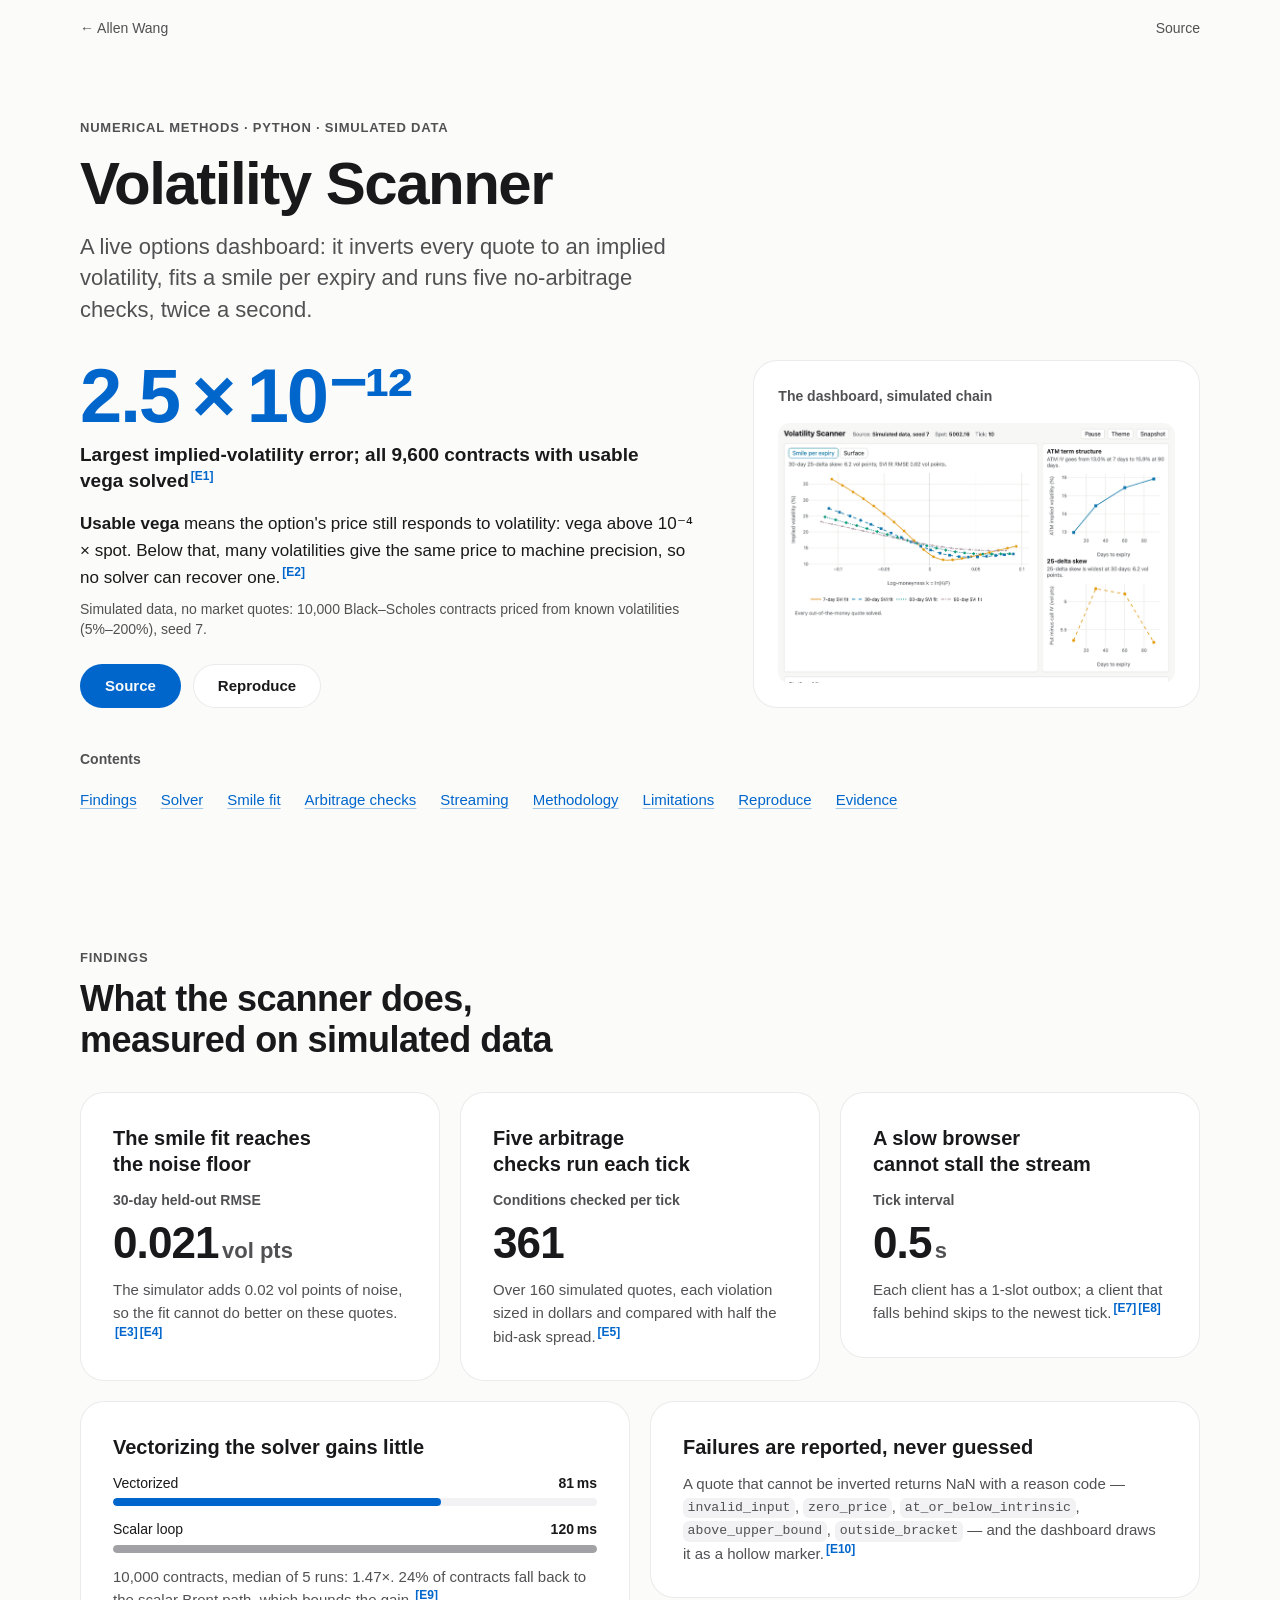
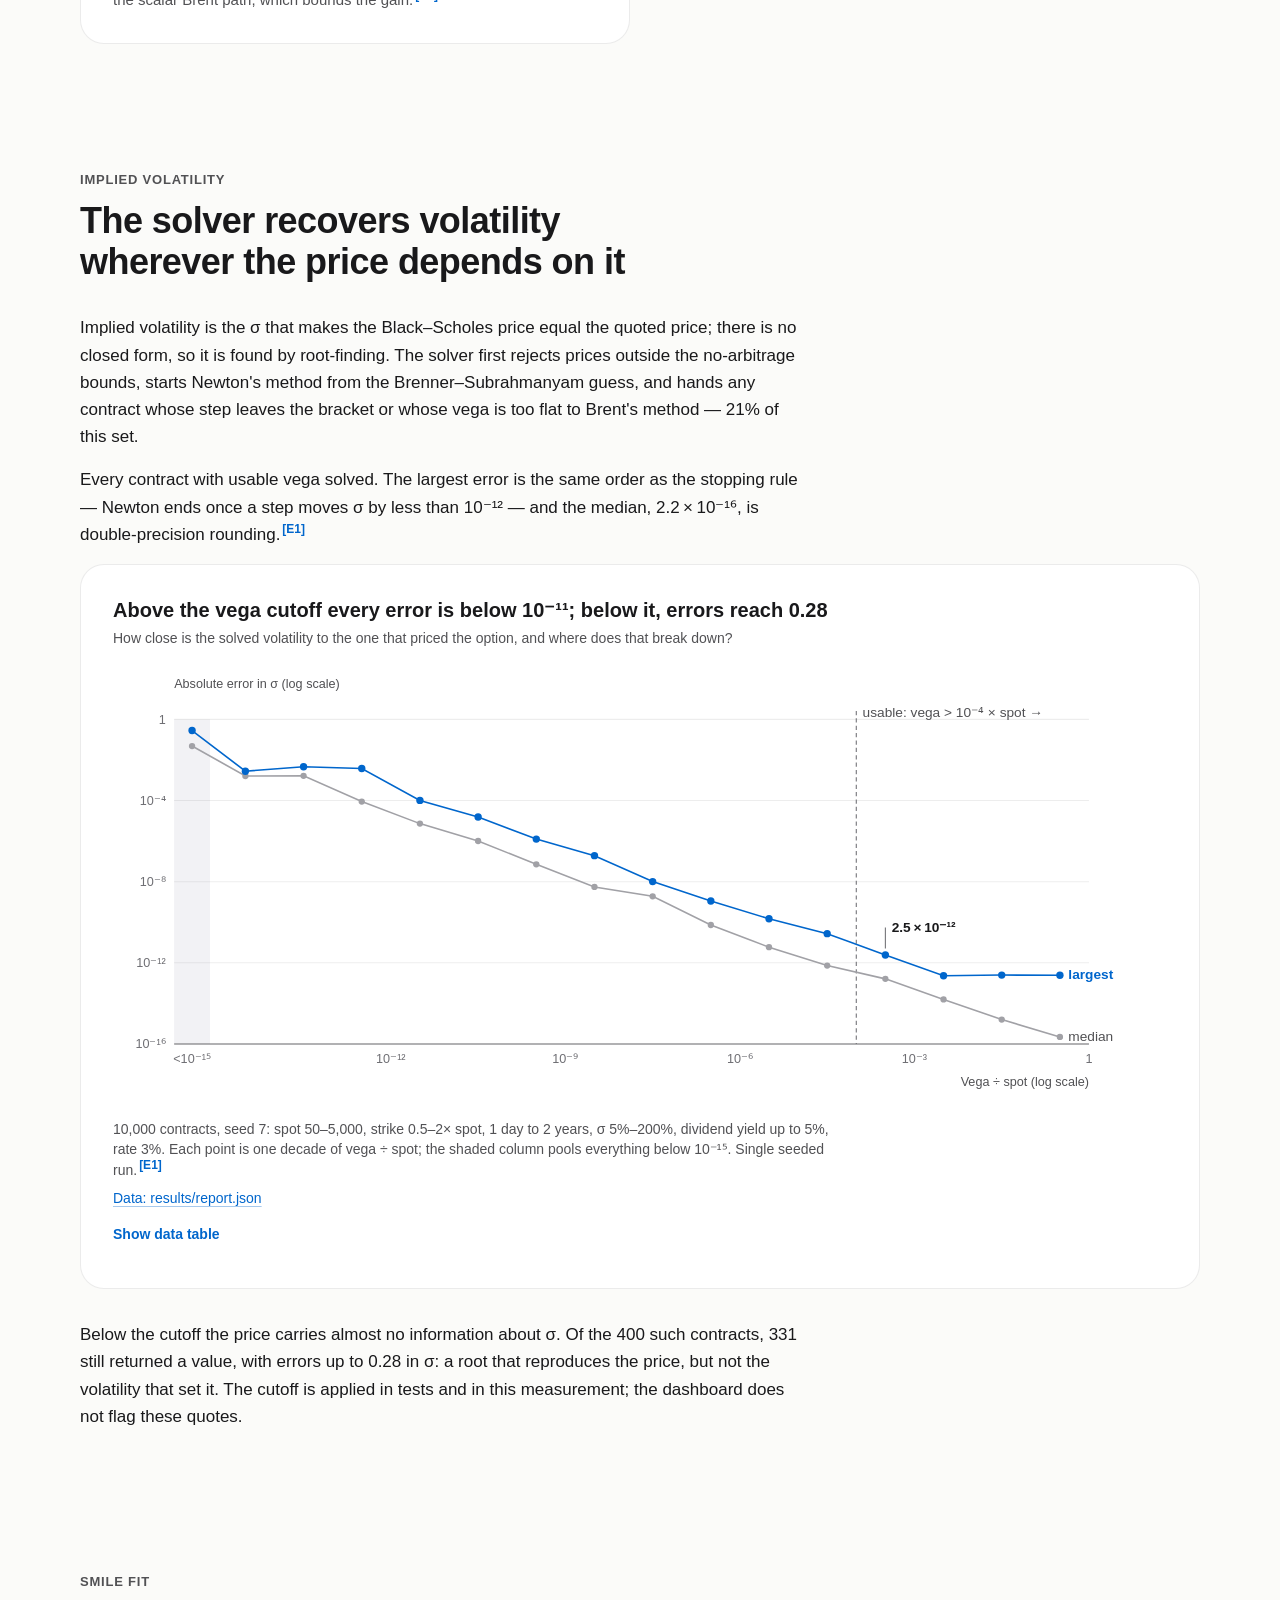
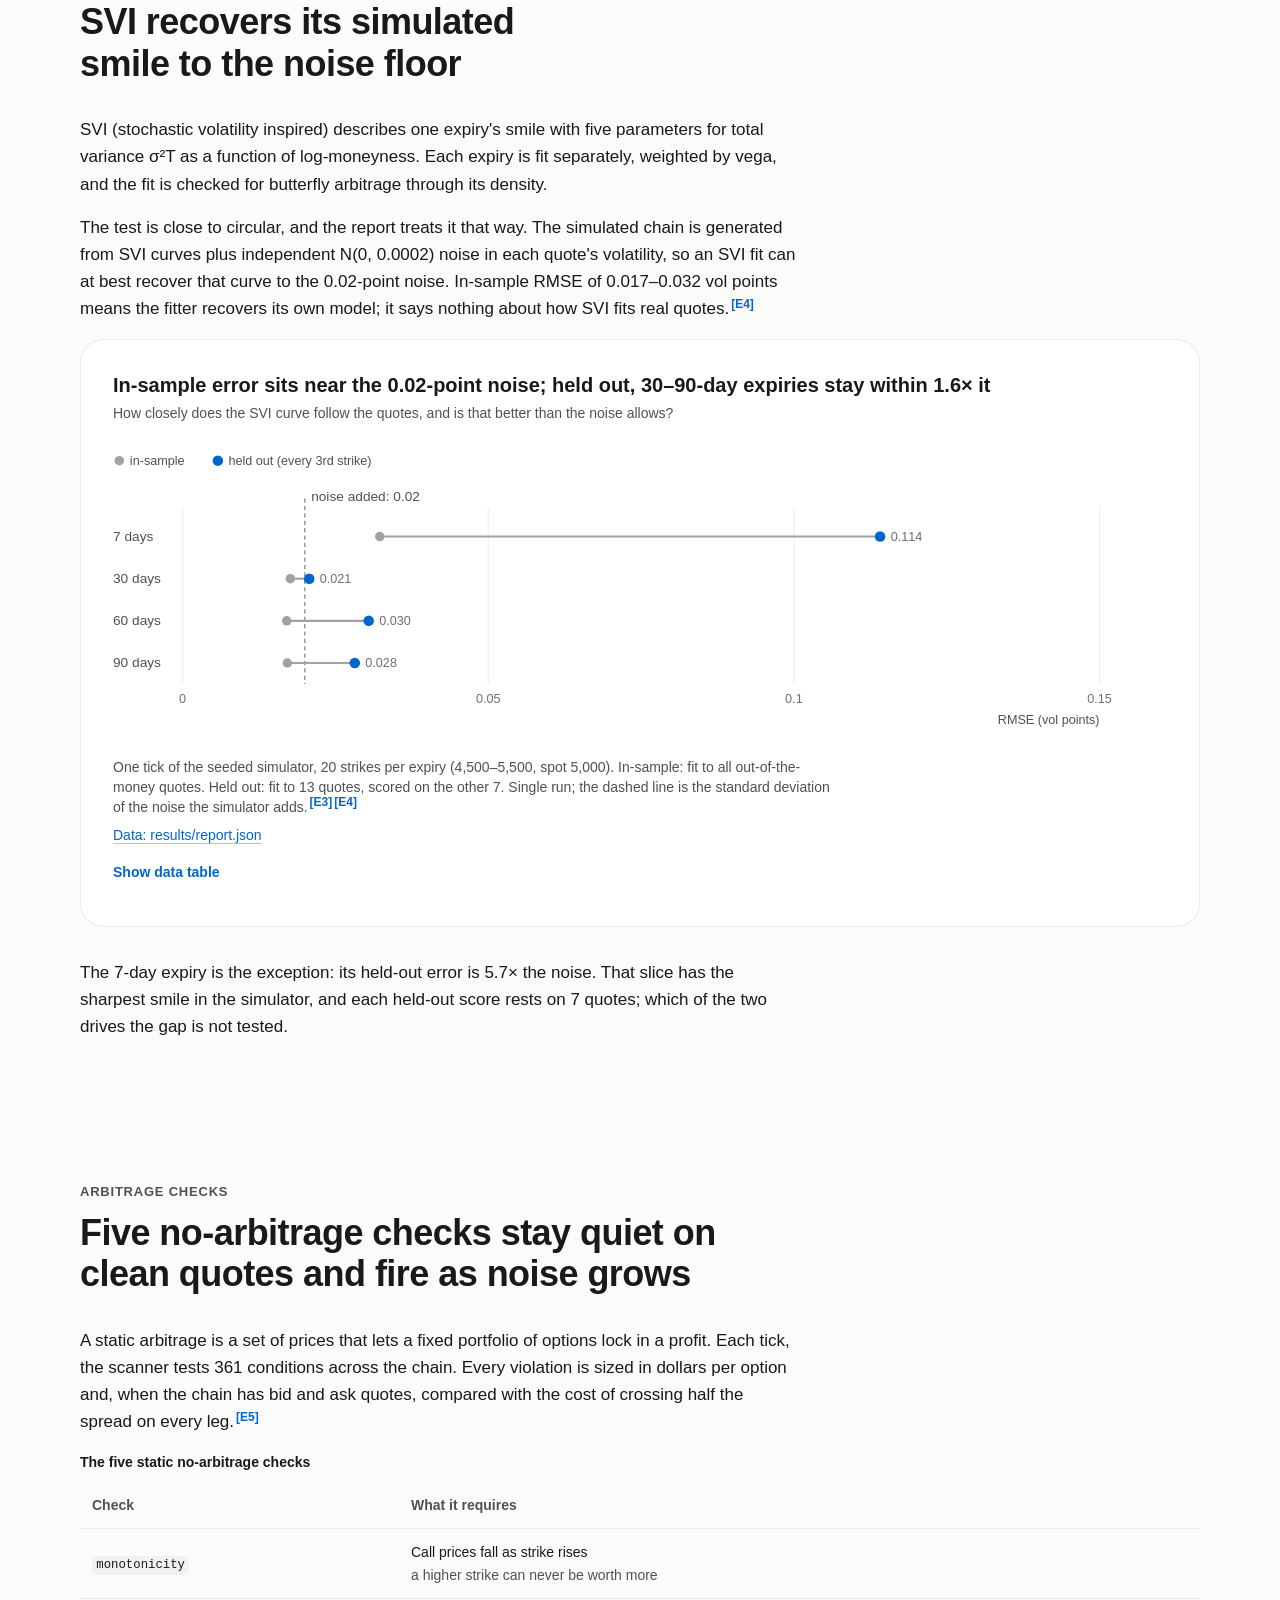
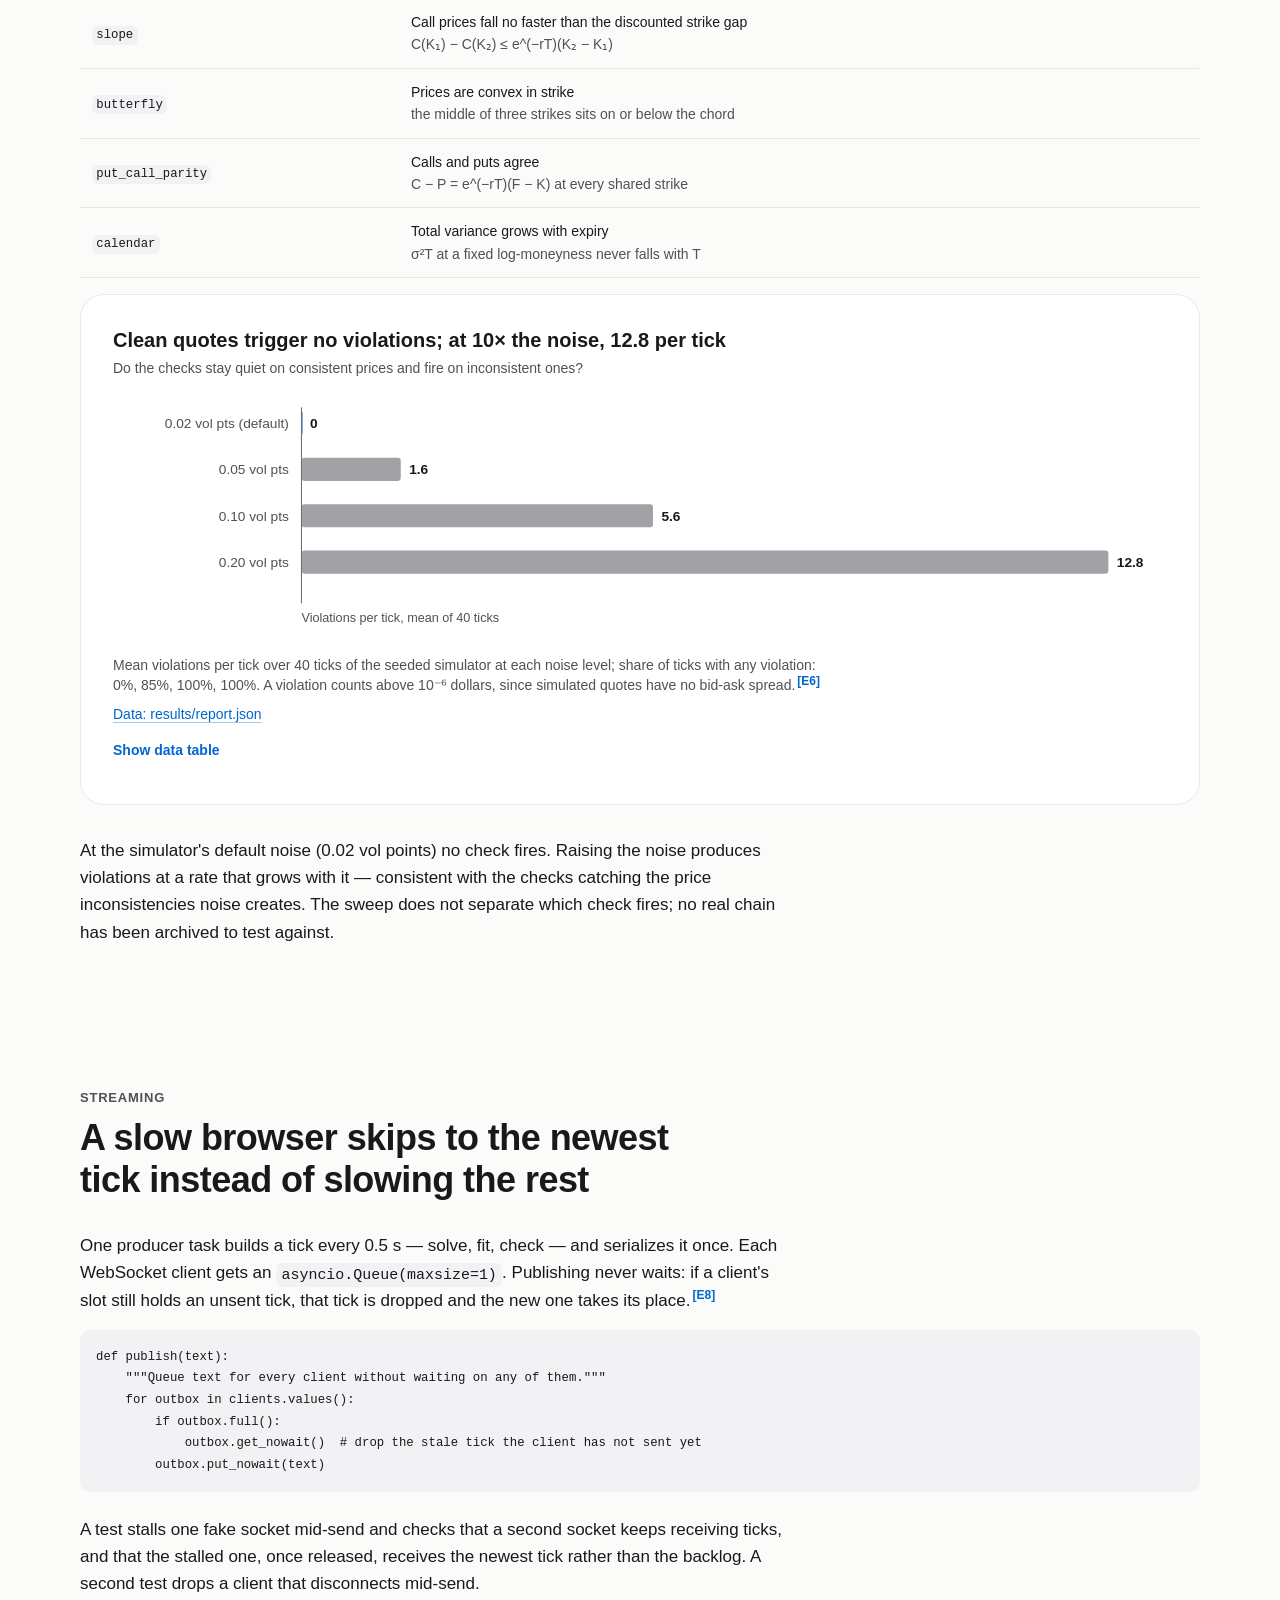
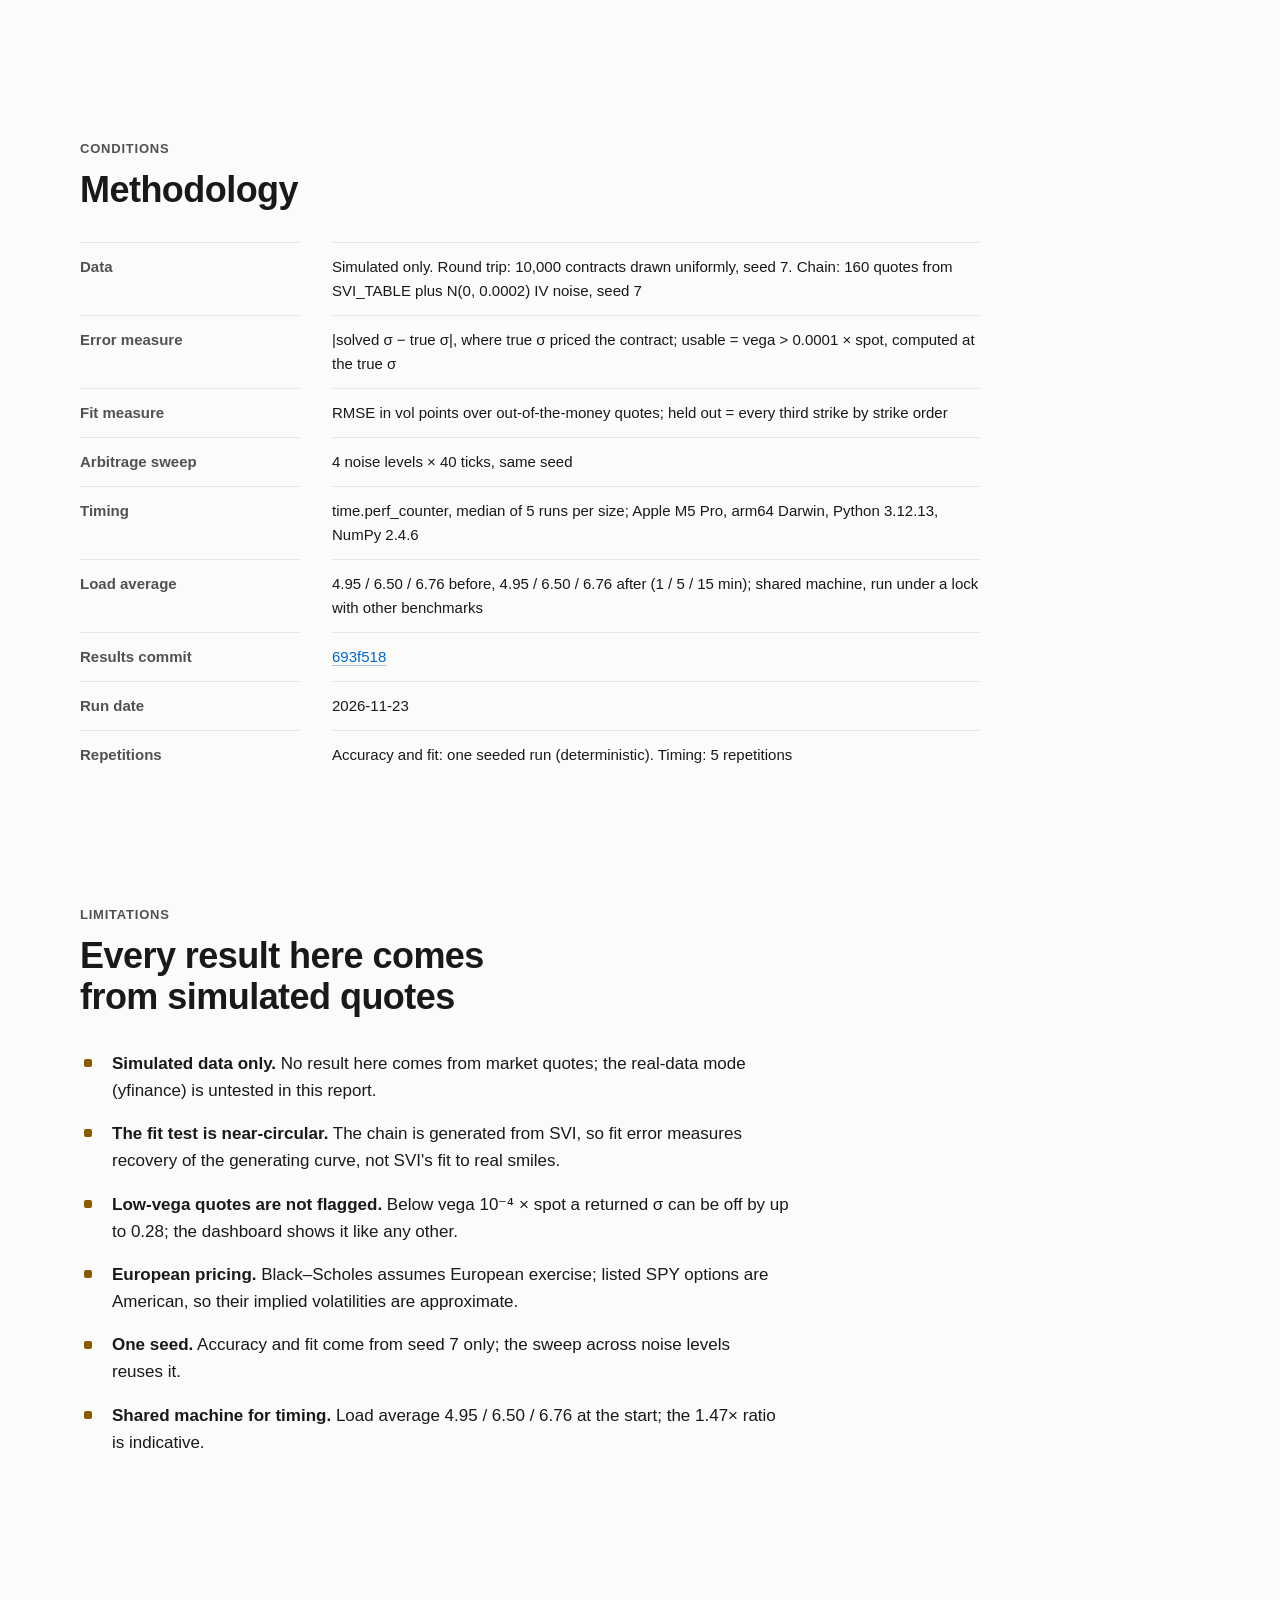
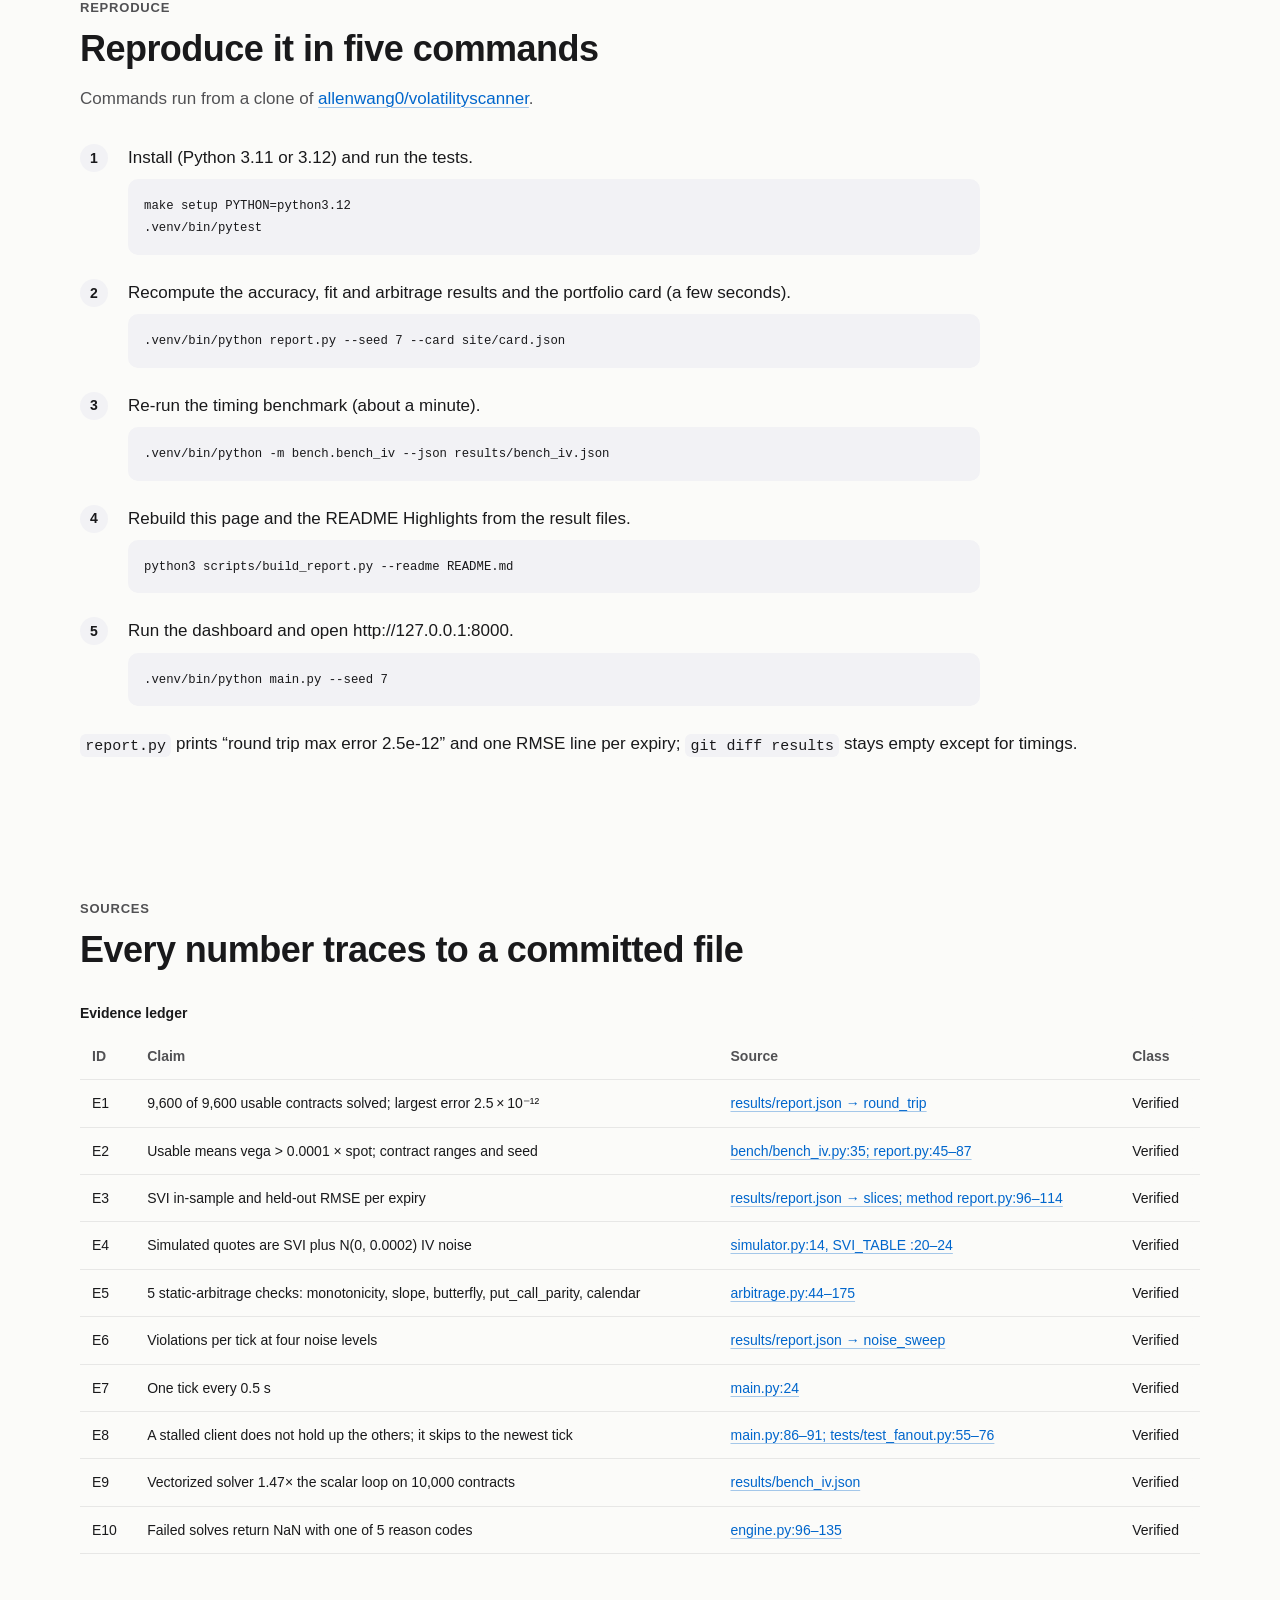
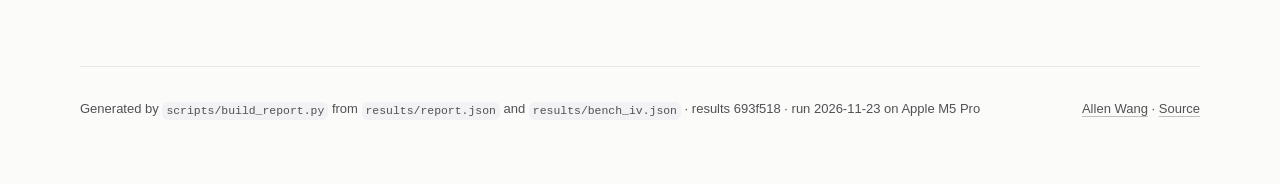
==== docs/index.html @ d030a3c9 "report: rebuild the report on report-kit from committed results scripts/build_report.py renders docs" ====
<!doctype html>
<html lang="en">
<head>
<meta charset="utf-8">
<meta name="viewport" content="width=device-width, initial-scale=1">
<title>Volatility Scanner · Allen Wang</title>
<meta name="description" content="An options dashboard whose implied-volatility solver recovers σ to 2.5 × 10⁻¹² on all 9,600 simulated contracts with usable vega; SVI fits and 5 no-arbitrage checks.">
<link rel="canonical" href="https://allenwang0.github.io/volatilityscanner/">
<meta name="color-scheme" content="light dark">
<meta property="og:type" content="article">
<meta property="og:title" content="Volatility Scanner · Allen Wang">
<meta property="og:description" content="An options dashboard whose implied-volatility solver recovers σ to 2.5 × 10⁻¹² on all 9,600 simulated contracts with usable vega; SVI fits and 5 no-arbitrage checks.">
<meta property="og:url" content="https://allenwang0.github.io/volatilityscanner/">
<meta property="og:site_name" content="Allen Wang">
<script>try{var t=localStorage.getItem("theme");if(t==="light"||t==="dark")document.documentElement.setAttribute("data-theme",t)}catch(e){}addEventListener("beforeprint",function(){document.querySelectorAll("details").forEach(function(d){d.open=true})});</script>
<style>
/* report-kit v1 — shared tokens and components for project reports. Inlined by report_kit.py. */
:root {
  --space-1: 4px; --space-2: 8px; --space-3: 12px; --space-4: 16px; --space-5: 24px;
  --space-6: 32px; --space-7: 48px; --space-8: 64px; --space-9: 96px; --space-10: 128px;
  --page-max: 1120px; --measure: 720px; --gutter: 48px; --section-gap: 112px;
  --card-gap: 20px; --card-pad: 32px; --radius-card: 24px; --radius-sm: 10px; --nav-h: 44px;
  --font: -apple-system, BlinkMacSystemFont, "SF Pro Text", "Inter", "Segoe UI", Roboto, sans-serif;
  --mono: ui-monospace, "SF Mono", "JetBrains Mono", Menlo, Consolas, monospace;
  --fs-eyebrow: 13px; --fs-hero: clamp(36px, 5.2vw, 60px); --fs-hero-metric: clamp(44px, 7vw, 76px);
  --fs-h2: clamp(26px, 3.2vw, 36px); --fs-h3: 21px; --fs-card-h: clamp(17px, 1.6vw, 20px);
  --fs-card-metric: clamp(32px, 4vw, 44px); --fs-body: 17px; --fs-small: 14px; --fs-chart: 13px; --fs-code: 14px;
  --ease: cubic-bezier(.2, 0, 0, 1); --ease-out: cubic-bezier(.16, 1, .3, 1);
  --t-fast: 150ms; --t-mid: 220ms; --t-reveal: 320ms;
  --canvas: #FBFBF9; --surface: #FFFFFF; --surface-sunk: #F2F2F5;
  --text: #19191B; --text-2: #515154; --text-3: #6E6E73;
  --border: rgba(0, 0, 0, .08); --grid: rgba(0, 0, 0, .07);
  --accent: #0066CC; --focus-ring: 0 0 0 3px rgba(0, 102, 204, .45); --data-muted: #A1A1A6;
  --data-1: #0066CC; --data-2: #E07A00; --data-3: #2A9D8F; --data-4: #8E5BD0; --data-5: #C2410C; --data-6: #5F6B7A;
  --good: #1F7A4D; --bad: #B3261E; --caution: #8A5A00;
  color-scheme: light;
}
@media (prefers-color-scheme: dark) {
  :root:not([data-theme="light"]) {
    --canvas: #0B0B0B; --surface: #161618; --surface-sunk: #1F1F22;
    --text: #F5F5F7; --text-2: #A1A1A6; --text-3: #8A8A8E;
    --border: rgba(255, 255, 255, .10); --grid: rgba(255, 255, 255, .08);
    --accent: #3D9BFF; --focus-ring: 0 0 0 3px rgba(61, 155, 255, .55); --data-muted: #636366;
    --data-1: #3D9BFF; --data-2: #FF9A2E; --data-3: #45C2B3; --data-4: #AC82E6; --data-5: #EE6A33; --data-6: #8896A8;
    --good: #4CC38A; --bad: #F2726A; --caution: #E0B04A;
    color-scheme: dark;
  }
}
:root[data-theme="dark"] {
  --canvas: #0B0B0B; --surface: #161618; --surface-sunk: #1F1F22;
  --text: #F5F5F7; --text-2: #A1A1A6; --text-3: #8A8A8E;
  --border: rgba(255, 255, 255, .10); --grid: rgba(255, 255, 255, .08);
  --accent: #3D9BFF; --focus-ring: 0 0 0 3px rgba(61, 155, 255, .55); --data-muted: #636366;
  --data-1: #3D9BFF; --data-2: #FF9A2E; --data-3: #45C2B3; --data-4: #AC82E6; --data-5: #EE6A33; --data-6: #8896A8;
  --good: #4CC38A; --bad: #F2726A; --caution: #E0B04A;
  color-scheme: dark;
}
@media (max-width: 1067px) {
  :root { --measure: 680px; --gutter: 32px; --section-gap: 88px; --card-gap: 16px; --card-pad: 28px; }
}
@media (max-width: 734px) {
  :root { --measure: 100%; --gutter: 20px; --section-gap: 64px; --card-gap: 12px; --card-pad: 20px;
    --radius-card: 20px; --radius-sm: 8px; --fs-body: 16px; --fs-chart: 12px; }
}

/* Base */
*, *::before, *::after { box-sizing: border-box; }
html { scroll-behavior: smooth; -webkit-text-size-adjust: 100%; }
body { margin: 0; background: var(--canvas); color: var(--text); font: 400 var(--fs-body)/1.6 var(--font);
  -webkit-font-smoothing: antialiased; text-rendering: optimizeLegibility; }
h1, h2, h3, h4 { margin: 0; text-wrap: balance; }
p, li { text-wrap: pretty; }
p { margin: 0 0 var(--space-4); }
a { color: var(--accent); text-decoration: underline; text-decoration-thickness: 1px; text-underline-offset: 3px;
  text-decoration-color: color-mix(in srgb, currentColor 35%, transparent); transition: text-decoration-color var(--t-fast) var(--ease); }
a:hover { text-decoration-color: currentColor; }
:focus-visible { outline: 2px solid var(--accent); outline-offset: 2px; box-shadow: var(--focus-ring); border-radius: 4px; }
[id] { scroll-margin-top: calc(var(--nav-h) + var(--space-5)); }
code, pre, kbd { font-family: var(--mono); font-size: .88em; }
.num, table, .tabular, svg text { font-variant-numeric: tabular-nums; }
.sr-only { position: absolute; width: 1px; height: 1px; overflow: hidden; clip: rect(0 0 0 0); white-space: nowrap; }
.skip { position: absolute; left: var(--space-4); top: -60px; padding: var(--space-3) var(--space-4); background: var(--surface);
  border-radius: var(--radius-sm); z-index: 10; }
.skip:focus { top: var(--space-3); }
.wrap { max-width: calc(var(--page-max) + 2 * var(--gutter)); margin: 0 auto; padding: 0 var(--gutter); }
.prose { max-width: var(--measure); }
.muted { color: var(--text-2); }

/* Report header (identity row) */
.report-header { display: flex; justify-content: space-between; align-items: center; gap: var(--space-4);
  min-height: 56px; font-size: var(--fs-small); }
.report-header a { color: var(--text-2); text-decoration: none; padding: var(--space-3) 0; }
.report-header a:hover { color: var(--text); }

/* Hero */
.hero { padding-block: var(--space-8); }
.hero-grid { display: grid; grid-template-columns: 7fr 5fr; gap: var(--space-7); align-items: end; }
.eyebrow { font-size: var(--fs-eyebrow); font-weight: 600; line-height: 1.2; letter-spacing: .06em; text-transform: uppercase;
  color: var(--text-2); margin: 0 0 var(--space-4); }
.hero-title { font-size: var(--fs-hero); font-weight: 700; line-height: 1.05; letter-spacing: -.025em; }
.hero-sub { font-size: clamp(19px, 1.9vw, 22px); line-height: 1.45; color: var(--text-2); margin: var(--space-4) 0 var(--space-6); max-width: 34em; }
.hero-metric { margin: 0 0 var(--space-4); }
.hero-metric .value { display: block; font-size: var(--fs-hero-metric); font-weight: 700; line-height: 1; letter-spacing: -.03em;
  color: var(--accent); font-variant-numeric: tabular-nums; }
.hero-metric .label { display: block; margin-top: var(--space-2); font-size: 19px; font-weight: 600; line-height: 1.35; }
.hero-support { font-size: var(--fs-body); margin: 0 0 var(--space-2); }
.hero-context { font-size: var(--fs-small); line-height: 1.45; color: var(--text-2); margin: 0 0 var(--space-5); }
.actions { display: flex; flex-wrap: wrap; gap: var(--space-3); }
.btn { display: inline-flex; align-items: center; min-height: 44px; padding: 0 var(--space-5); border-radius: 999px;
  font-size: 15px; font-weight: 600; text-decoration: none; border: 1px solid var(--border); color: var(--text); background: var(--surface);
  transition: background var(--t-fast) var(--ease), transform var(--t-fast) var(--ease); }
.btn:hover { background: var(--surface-sunk); }
.btn:active { transform: scale(.98); }
.btn-primary { background: var(--accent); border-color: transparent; color: var(--canvas); }
.btn-primary:hover { background: color-mix(in srgb, var(--accent) 88%, #000); }
.hero-figure { margin: 0; background: var(--surface); border: 1px solid var(--border); border-radius: var(--radius-card); padding: var(--space-5); }
.hero-figure .card-label { margin-bottom: var(--space-4); }

/* Sticky section nav */
.report-nav { position: sticky; top: 0; z-index: 5; background: color-mix(in srgb, var(--canvas) 86%, transparent);
  -webkit-backdrop-filter: saturate(1.8) blur(16px); backdrop-filter: saturate(1.8) blur(16px); border-bottom: 1px solid var(--border); }
.report-nav ul { display: flex; gap: var(--space-5); margin: 0 auto; padding: 0 var(--gutter); max-width: calc(var(--page-max) + 2 * var(--gutter));
  list-style: none; overflow-x: auto; scrollbar-width: none; }
.report-nav a { display: flex; align-items: center; min-height: var(--nav-h); white-space: nowrap; font-size: var(--fs-small);
  color: var(--text-2); text-decoration: none; }
.report-nav a:hover { color: var(--text); }

/* Sections */
.section { padding-top: var(--section-gap); }
.section-head { margin: 0 0 var(--space-6); max-width: var(--measure); }
.section-head h2 { font-size: var(--fs-h2); font-weight: 650; line-height: 1.15; letter-spacing: -.015em; }
.section-head .eyebrow { margin-bottom: var(--space-3); }
.section-head p { margin: var(--space-4) 0 0; color: var(--text-2); }
h3.sub { font-size: var(--fs-h3); font-weight: 600; line-height: 1.25; letter-spacing: -.01em; margin: var(--space-6) 0 var(--space-3); }
.anchor { margin-left: .3em; color: var(--text-3); text-decoration: none; opacity: 0; transition: opacity var(--t-fast) var(--ease); }
h2:hover .anchor, .anchor:focus-visible { opacity: 1; }

/* Bento grid: 12 / 6 / 1 columns */
.bento { display: grid; grid-template-columns: repeat(12, minmax(0, 1fr)); gap: var(--card-gap); align-items: start; }
.span-12 { grid-column: span 12; } .span-8 { grid-column: span 8; } .span-6 { grid-column: span 6; } .span-4 { grid-column: span 4; }
@media (max-width: 1067px) {
  .bento { grid-template-columns: repeat(6, minmax(0, 1fr)); }
  .span-12, .span-8, .span-4 { grid-column: span 6; } .span-6 { grid-column: span 3; }
  .hero-grid { grid-template-columns: 1fr; gap: var(--space-6); }
}
@media (max-width: 734px) {
  .bento { grid-template-columns: minmax(0, 1fr); }
  .bento > * { grid-column: 1 / -1; order: var(--p, 0); }
  .hero { padding-block: var(--space-6) var(--space-7); }
}

/* Cards */
.card { background: var(--surface); border: 1px solid var(--border); border-radius: var(--radius-card); padding: var(--card-pad); min-width: 0; }
a.card { display: block; color: inherit; text-decoration: none; transition: box-shadow var(--t-fast) var(--ease), transform var(--t-fast) var(--ease); }
a.card:hover { box-shadow: 0 6px 24px rgba(0, 0, 0, .06); transform: translateY(-2px); }
.card-heading { font-size: var(--fs-card-h); font-weight: 600; line-height: 1.3; margin: 0 0 var(--space-3); }
.card p { font-size: 15px; line-height: 1.55; color: var(--text-2); margin: 0 0 var(--space-3); }
.card p:last-child { margin-bottom: 0; }
.card-label { font-size: var(--fs-small); font-weight: 600; color: var(--text-2); margin: 0 0 var(--space-2); }
.metric { margin: 0 0 var(--space-3); }
.metric dt { font-size: var(--fs-small); font-weight: 600; color: var(--text-2); margin-bottom: var(--space-2); }
.metric dd { margin: 0; font-size: var(--fs-card-metric); font-weight: 650; line-height: 1.05; letter-spacing: -.02em; font-variant-numeric: tabular-nums; }
.metric .unit { font-size: .5em; font-weight: 600; letter-spacing: 0; color: var(--text-2); margin-left: .15em; }
.reported { display: inline-block; font-size: 12px; font-weight: 600; color: var(--caution); margin-left: var(--space-2); }

/* Comparison bars (HTML, inside cards) */
.cmp { display: grid; gap: var(--space-3); margin: var(--space-3) 0; }
.cmp-row { display: grid; grid-template-columns: minmax(0, 1fr); gap: var(--space-1); font-size: var(--fs-small); }
.cmp-head { display: flex; justify-content: space-between; gap: var(--space-3); }
.cmp-head b { font-weight: 600; font-variant-numeric: tabular-nums; }
.cmp-track { height: 8px; border-radius: 4px; background: var(--surface-sunk); overflow: hidden; }
.cmp-fill { display: block; height: 100%; border-radius: 4px; background: var(--data-muted); }
.cmp-fill.is-accent { background: var(--accent); }

/* Figure panel */
.figure { margin: 0; background: var(--surface); border: 1px solid var(--border); border-radius: var(--radius-card); padding: var(--card-pad); }
.figure + .figure, .figure + p, p + .figure, .note + .figure, .figure + .note { margin-top: var(--space-6); }
.fig-takeaway { font-size: var(--fs-card-h); font-weight: 600; line-height: 1.3; margin: 0 0 var(--space-1); }
.fig-question { font-size: var(--fs-small); color: var(--text-2); margin: 0 0 var(--space-5); }
svg[role=img] { max-width: 100%; height: auto; }
.fig-chart svg { display: block; width: 100%; overflow: visible; }
.v-t, .v-p { display: none; }
@media (max-width: 1067px) { .v-d { display: none; } .v-t { display: block; } }
@media (max-width: 734px) { .v-t { display: none; } .v-p { display: block; } }
.figure figcaption { font-size: var(--fs-small); line-height: 1.45; color: var(--text-2); margin-top: var(--space-5); max-width: var(--measure); }
.figure figcaption p { margin: 0 0 var(--space-2); }
details.data { margin-top: var(--space-1); font-size: var(--fs-small); }
details.data summary { cursor: pointer; color: var(--accent); font-weight: 600; min-height: 44px; display: inline-flex; align-items: center; }
details.data summary::marker { color: var(--text-3); }

/* SVG chart grammar */
.c-axis { stroke: var(--text-3); stroke-width: 1; fill: none; }
.c-grid { stroke: var(--grid); stroke-width: 1; fill: none; }
.c-floor { stroke: var(--text-3); stroke-width: 1; stroke-dasharray: 4 3; fill: none; }
.c-band { fill: var(--surface-sunk); }
.c-muted { fill: var(--data-muted); } .c-accent { fill: var(--accent); }
.c-stroke-muted { stroke: var(--data-muted); fill: none; } .c-stroke-accent { stroke: var(--accent); fill: none; }
.c-whisker { stroke: var(--text); stroke-width: 1.5; fill: none; }
.c-label { fill: var(--text-2); font: 500 var(--fs-chart)/1.3 var(--font); }
.c-value { fill: var(--text); font: 600 var(--fs-chart)/1.3 var(--font); }
.c-tick { fill: var(--text-3); font: 500 12px/1 var(--font); }
.c-title { fill: var(--text-2); font: 500 12px/1 var(--font); }
.c-hi { fill: var(--accent); font-weight: 600; }
.c-node { fill: var(--surface); stroke: var(--text-3); stroke-width: 1; }
.c-node-sunk { fill: var(--surface-sunk); stroke: none; }
.c-free { fill: none; stroke: var(--text-3); stroke-width: 1; stroke-dasharray: 3 2; }
.c-line { stroke: var(--text-3); stroke-width: 1; fill: none; }
.c-line-accent { stroke: var(--accent); stroke-width: 1.5; fill: none; }

/* Technical note, code */
.note { background: var(--surface-sunk); border-radius: var(--radius-card); padding: var(--space-5); }
.note > h3 { font-size: var(--fs-card-h); font-weight: 600; margin: 0 0 var(--space-3); }
.note p:last-child { margin-bottom: 0; }
pre.code { margin: 0 0 var(--space-4); padding: var(--space-4); background: var(--surface-sunk); border-radius: var(--radius-sm);
  overflow-x: auto; font-size: var(--fs-code); line-height: 1.55; tab-size: 4; }
.note pre.code { background: var(--surface); }
:not(pre) > code { padding: .1em .35em; border-radius: 6px; background: var(--surface-sunk); }
/* short inline code never breaks inside a token; a pathological long one is clipped, never overflows */
:not(pre) > code, .nowrap { white-space: nowrap; }
:not(pre) > code { display: inline-block; max-width: 100%; overflow: hidden; text-overflow: ellipsis; vertical-align: bottom; line-height: 1.35; }
.note :not(pre) > code { background: var(--surface); }

/* Benchmark table */
.table-wrap { overflow-x: auto; margin: 0 0 var(--space-4);
  background: linear-gradient(to right, var(--tw-bg, var(--canvas)) 30%, transparent) left / 24px 100% no-repeat local,
    linear-gradient(to left, var(--tw-bg, var(--canvas)) 30%, transparent) right / 24px 100% no-repeat local,
    linear-gradient(to right, var(--grid), transparent) left / 8px 100% no-repeat scroll,
    linear-gradient(to left, var(--grid), transparent) right / 8px 100% no-repeat scroll; }
.card, .figure { --tw-bg: var(--surface); }
table.bench { border-collapse: collapse; width: 100%; font-size: var(--fs-small); }
table.bench caption { text-align: left; font-weight: 600; color: var(--text); padding: 0 0 var(--space-2); }
table.bench th, table.bench td { padding: var(--space-3) var(--space-3); height: 44px; text-align: left; border-bottom: 1px solid var(--border); white-space: nowrap; }
table.bench thead th { font-weight: 600; color: var(--text-2); }
table.bench tbody th { font-weight: 500; }
table.bench .num { text-align: right; }

/* Methodology */
dl.method { display: grid; grid-template-columns: minmax(140px, 220px) minmax(0, 1fr); gap: 0 var(--space-6); margin: 0; max-width: 900px; font-size: 15px; }
dl.method dt, dl.method dd { padding: var(--space-3) 0; border-top: 1px solid var(--border); margin: 0; }
dl.method dt { font-weight: 600; color: var(--text-2); }
@media (max-width: 734px) { dl.method { grid-template-columns: minmax(0, 1fr); } dl.method dd { border-top: 0; padding-top: 0; } }

/* Lists: limitations, reproduce, sources */
ul.limits { list-style: none; padding: 0; margin: 0; max-width: var(--measure); }
ul.limits li { position: relative; padding: 0 0 var(--space-4) var(--space-6); }
ul.limits li::before { content: ""; position: absolute; left: 4px; top: .55em; width: 8px; height: 8px; border-radius: 2px; background: var(--caution); }
ul.limits b { font-weight: 600; }
ol.steps { padding: 0; margin: 0; max-width: 900px; list-style: none; counter-reset: step; }
ol.steps > li { counter-increment: step; position: relative; padding-left: var(--space-7); margin-bottom: var(--space-5); }
ol.steps > li::before { content: counter(step); position: absolute; left: 0; top: 0; width: 28px; height: 28px; border-radius: 50%;
  background: var(--surface-sunk); font-size: var(--fs-small); font-weight: 600; display: grid; place-items: center; }
ol.steps p { margin: 0 0 var(--space-2); }
.ref { font-size: 12px; font-weight: 600; text-decoration: none; vertical-align: super; line-height: 0; margin-left: 2px; white-space: nowrap; }
.ref:hover { text-decoration: underline; }
table.bench td.wrap-ok { white-space: normal; min-width: 220px; }

/* Footer */
.report-footer { margin-top: var(--section-gap); padding: var(--space-6) 0 var(--space-8); border-top: 1px solid var(--border);
  font-size: 13px; color: var(--text-2); display: flex; flex-wrap: wrap; justify-content: space-between; gap: var(--space-3); }
.report-footer a { color: var(--text-2); }

@media (prefers-reduced-motion: reduce) {
  html { scroll-behavior: auto; }
  *, *::before, *::after { transition-duration: 0ms !important; animation-duration: 0ms !important; }
}
@media print {
  :root:not(#print) { --canvas: #fff; --surface: #fff; --surface-sunk: #F2F2F5; --text: #19191B; --text-2: #515154; --text-3: #6E6E73;
    --accent: #0066CC; --data-muted: #A1A1A6; --border: rgba(0, 0, 0, .15); --grid: rgba(0, 0, 0, .1);
    --caution: #8A5A00; color-scheme: light; }
  .report-nav, .skip, .actions, .anchor { display: none !important; }
  .section { padding-top: var(--space-7); }
  .figure, .card, .note, pre, table { break-inside: avoid; }
  .v-d { display: block !important; } .v-t, .v-p { display: none !important; }
  a.src[href^="http"]::after { content: " (" attr(href) ")"; font-size: 11px; color: var(--text-2); word-break: break-all; }
  details.data > *:not(summary) { display: block; }
}
</style>
</head>
<body>
<a class="skip" href="#main">Skip to content</a>
<header class="wrap"><nav class="report-header" aria-label="Site"><a href="https://allenwang0.github.io/">← Allen Wang</a><span><a href="https://github.com/allenwang0/volatilityscanner">Source</a></span></nav></header>
<main id="main">
<section class="hero wrap" aria-labelledby="title"><div class="hero-grid"><div><p class="eyebrow">Numerical methods · Python · Simulated data</p><h1 class="hero-title" id="title">Volatility Scanner</h1><p class="hero-sub">A live options dashboard: it inverts every quote to an implied volatility, fits a smile per expiry and runs five no-arbitrage checks, twice a second.</p><p class="hero-metric"><span class="value">2.5 × 10⁻¹²</span><span class="label">Largest implied-volatility error; all 9,600 contracts with usable vega solved<a class="ref" href="#evidence-e1" aria-label="Evidence E1">[E1]</a></span></p><p class="hero-support"><b>Usable vega</b> means the option's price still responds to volatility: vega above 10⁻⁴ × spot. Below that, many volatilities give the same price to machine precision, so no solver can recover one.<a class="ref" href="#evidence-e2" aria-label="Evidence E2">[E2]</a></p><p class="hero-context">Simulated data, no market quotes: 10,000 Black–Scholes contracts priced from known volatilities (5%–200%), seed 7.</p><div class="actions"><a href="https://github.com/allenwang0/volatilityscanner" class="btn btn-primary">Source</a><a href="#reproduce" class="btn">Reproduce</a></div></div><div class="hero-figure"><p class="card-label">The dashboard, simulated chain</p><a href="assets/live.gif" aria-label="Open the dashboard recording full size" style="display:block;border-radius:12px;overflow:hidden"><picture><source srcset="assets/live-still.png" media="(prefers-reduced-motion: reduce)"><img src="assets/live.gif" width="825" height="540" style="display:block;width:100%;height:auto" alt="Recording of the dashboard on simulated data: four implied-volatility smiles with SVI fits, the at-the-money term structure and 25-delta skew, updating each tick."></picture></a></div></div></section><nav class="wrap" aria-label="Contents" style="margin-top:-24px"><p class="card-label">Contents</p><ol style="display:flex;flex-wrap:wrap;gap:4px 24px;margin:0;padding:0;list-style:none;font-size:15px"><li><a href="#findings" style="display:inline-block;padding:10px 0">Findings</a></li><li><a href="#solver" style="display:inline-block;padding:10px 0">Solver</a></li><li><a href="#smile" style="display:inline-block;padding:10px 0">Smile fit</a></li><li><a href="#arbitrage" style="display:inline-block;padding:10px 0">Arbitrage checks</a></li><li><a href="#streaming" style="display:inline-block;padding:10px 0">Streaming</a></li><li><a href="#methodology" style="display:inline-block;padding:10px 0">Methodology</a></li><li><a href="#limitations" style="display:inline-block;padding:10px 0">Limitations</a></li><li><a href="#reproduce" style="display:inline-block;padding:10px 0">Reproduce</a></li><li><a href="#evidence" style="display:inline-block;padding:10px 0">Evidence</a></li></ol></nav><section class="section wrap" aria-labelledby="findings"><div class="section-head"><p class="eyebrow">Findings</p><h2 id="findings">What the scanner does, measured on simulated data<a class="anchor" href="#findings" aria-label="Link to this section">#</a></h2></div><div class="bento"><div class="card span-4" style="--p:1"><h3 class="card-heading">The smile fit reaches the noise floor</h3><dl class="metric"><dt>30-day held-out RMSE</dt><dd>0.021<span class="unit">vol pts</span></dd></dl><p>The simulator adds 0.02 vol points of noise, so the fit cannot do better on these quotes.<a class="ref" href="#evidence-e3" aria-label="Evidence E3">[E3]</a><a class="ref" href="#evidence-e4" aria-label="Evidence E4">[E4]</a></p></div><div class="card span-4" style="--p:2"><h3 class="card-heading">Five arbitrage checks run each tick</h3><dl class="metric"><dt>Conditions checked per tick</dt><dd>361</dd></dl><p>Over 160 simulated quotes, each violation sized in dollars and compared with half the bid-ask spread.<a class="ref" href="#evidence-e5" aria-label="Evidence E5">[E5]</a></p></div><div class="card span-4" style="--p:3"><h3 class="card-heading">A slow browser cannot stall the stream</h3><dl class="metric"><dt>Tick interval</dt><dd>0.5<span class="unit">s</span></dd></dl><p>Each client has a 1-slot outbox; a client that falls behind skips to the newest tick.<a class="ref" href="#evidence-e7" aria-label="Evidence E7">[E7]</a><a class="ref" href="#evidence-e8" aria-label="Evidence E8">[E8]</a></p></div><div class="card span-6" style="--p:4"><h3 class="card-heading">Vectorizing the solver gains little</h3><div class="cmp"><div class="cmp-row"><div class="cmp-head"><span>Vectorized</span><b>81 ms</b></div><div class="cmp-track" aria-hidden="true"><span class="cmp-fill is-accent" style="width:67.8%"></span></div></div><div class="cmp-row"><div class="cmp-head"><span>Scalar loop</span><b>120 ms</b></div><div class="cmp-track" aria-hidden="true"><span class="cmp-fill" style="width:100.0%"></span></div></div></div><p>10,000 contracts, median of 5 runs: 1.47×. 24% of contracts fall back to the scalar Brent path, which bounds the gain.<a class="ref" href="#evidence-e9" aria-label="Evidence E9">[E9]</a></p></div><div class="card span-6" style="--p:5"><h3 class="card-heading">Failures are reported, never guessed</h3><p>A quote that cannot be inverted returns NaN with a reason code — <code>invalid_input</code>, <code>zero_price</code>, <code>at_or_below_intrinsic</code>, <code>above_upper_bound</code>, <code>outside_bracket</code> — and the dashboard draws it as a hollow marker.<a class="ref" href="#evidence-e10" aria-label="Evidence E10">[E10]</a></p></div></div></section><section class="section wrap" aria-labelledby="solver"><div class="section-head"><p class="eyebrow">Implied volatility</p><h2 id="solver">The solver recovers volatility wherever the price depends on it<a class="anchor" href="#solver" aria-label="Link to this section">#</a></h2></div><div class="prose"><p>Implied volatility is the σ that makes the Black–Scholes price equal the quoted price; there is no closed form, so it is found by root-finding. The solver first rejects prices outside the no-arbitrage bounds, starts Newton's method from the Brenner–Subrahmanyam guess, and hands any contract whose step leaves the bracket or whose vega is too flat to Brent's method — 21% of this set.</p><p>Every contract with usable vega solved. The largest error is the same order as the stopping rule — Newton ends once a step moves σ by less than 10⁻¹² — and the median, 2.2 × 10⁻¹⁶, is double-precision rounding.<a class="ref" href="#evidence-e1" aria-label="Evidence E1">[E1]</a></p></div><figure class="figure" id="fig-iv-error" aria-labelledby="fig-iv-error-t"><h3 class="fig-takeaway" id="fig-iv-error-t">Above the vega cutoff every error is below 10⁻¹¹; below it, errors reach 0.28</h3><p class="fig-question">How close is the solved volatility to the one that priced the option, and where does that break down?</p><div class="fig-chart"><div class="v-d"><svg xmlns="http://www.w3.org/2000/svg" viewBox="0 0 1000 400" width="1000" height="400" role="img" aria-labelledby="err-d-title err-d-desc"><title id="err-d-title">IV error stays near machine precision wherever vega is usable</title><desc id="err-d-desc">Largest and median absolute implied-volatility error per decade of vega divided by spot, 10,000 contracts. Above the cutoff of 0.0001 the largest error is 2.5e-12; below it errors rise to 0.28.</desc><rect class="c-band" x="58" y="44" width="34" height="308"/><path class="c-grid" d="M58 352H926"/><text x="50" y="356" class="c-tick" text-anchor="end">10⁻¹⁶</text><path class="c-grid" d="M58 275H926"/><text x="50" y="279" class="c-tick" text-anchor="end">10⁻¹²</text><path class="c-grid" d="M58 198H926"/><text x="50" y="202" class="c-tick" text-anchor="end">10⁻⁸</text><path class="c-grid" d="M58 121H926"/><text x="50" y="125" class="c-tick" text-anchor="end">10⁻⁴</text><path class="c-grid" d="M58 44H926"/><text x="50" y="48" class="c-tick" text-anchor="end">1</text><text x="263.6" y="370" class="c-tick" text-anchor="middle">10⁻¹²</text><text x="429.2" y="370" class="c-tick" text-anchor="middle">10⁻⁹</text><text x="594.8" y="370" class="c-tick" text-anchor="middle">10⁻⁶</text><text x="760.4" y="370" class="c-tick" text-anchor="middle">10⁻³</text><text x="926" y="370" class="c-tick" text-anchor="middle">1</text><text x="75" y="370" class="c-tick" text-anchor="middle">&lt;10⁻¹⁵</text><path class="c-axis" d="M58 352H926"/><path class="c-floor" d="M705.2 36V352"/><text x="711.2" y="42" class="c-label">usable: vega &gt; 10⁻⁴ × spot →</text><path class="c-stroke-muted" stroke-width="1.5" fill="none" d="M75 69.3L125.6 97.7L180.8 97.6L236 122L291.2 142.9L346.4 159.4L401.6 181.5L456.8 203L512 211.9L567.2 239.1L622.4 260.1L677.6 277.6L732.8 290.2L788 309.7L843.2 328.8L898.4 345.3"/><circle cx="75" cy="69.3" r="3" class="c-muted"/><circle cx="125.6" cy="97.7" r="3" class="c-muted"/><circle cx="180.8" cy="97.6" r="3" class="c-muted"/><circle cx="236" cy="122" r="3" class="c-muted"/><circle cx="291.2" cy="142.9" r="3" class="c-muted"/><circle cx="346.4" cy="159.4" r="3" class="c-muted"/><circle cx="401.6" cy="181.5" r="3" class="c-muted"/><circle cx="456.8" cy="203" r="3" class="c-muted"/><circle cx="512" cy="211.9" r="3" class="c-muted"/><circle cx="567.2" cy="239.1" r="3" class="c-muted"/><circle cx="622.4" cy="260.1" r="3" class="c-muted"/><circle cx="677.6" cy="277.6" r="3" class="c-muted"/><circle cx="732.8" cy="290.2" r="3" class="c-muted"/><circle cx="788" cy="309.7" r="3" class="c-muted"/><circle cx="843.2" cy="328.8" r="3" class="c-muted"/><circle cx="898.4" cy="345.3" r="3" class="c-muted"/><text x="906.4" y="349.3" class="c-label">median</text><path class="c-line-accent" stroke-width="2" fill="none" d="M75 54.6L125.6 93.2L180.8 88.9L236 90.6L291.2 120.9L346.4 136.6L401.6 157.6L456.8 173.3L512 197.9L567.2 216.3L622.4 233.2L677.6 247.3L732.8 267.5L788 287.2L843.2 286.6L898.4 286.8"/><circle cx="75" cy="54.6" r="3.5" class="c-accent"/><circle cx="125.6" cy="93.2" r="3.5" class="c-accent"/><circle cx="180.8" cy="88.9" r="3.5" class="c-accent"/><circle cx="236" cy="90.6" r="3.5" class="c-accent"/><circle cx="291.2" cy="120.9" r="3.5" class="c-accent"/><circle cx="346.4" cy="136.6" r="3.5" class="c-accent"/><circle cx="401.6" cy="157.6" r="3.5" class="c-accent"/><circle cx="456.8" cy="173.3" r="3.5" class="c-accent"/><circle cx="512" cy="197.9" r="3.5" class="c-accent"/><circle cx="567.2" cy="216.3" r="3.5" class="c-accent"/><circle cx="622.4" cy="233.2" r="3.5" class="c-accent"/><circle cx="677.6" cy="247.3" r="3.5" class="c-accent"/><circle cx="732.8" cy="267.5" r="3.5" class="c-accent"/><circle cx="788" cy="287.2" r="3.5" class="c-accent"/><circle cx="843.2" cy="286.6" r="3.5" class="c-accent"/><circle cx="898.4" cy="286.8" r="3.5" class="c-accent"/><text x="906.4" y="290.8" class="c-label c-hi">largest</text><path class="c-axis" d="M732.8 261.5V241.5"/><text x="738.8" y="245.5" class="c-value">2.5 × 10⁻¹²</text><text x="58" y="14" class="c-title">Absolute error in σ (log scale)</text><text x="926" y="392" class="c-title" text-anchor="end">Vega ÷ spot (log scale)</text></svg></div><div class="v-t"><svg xmlns="http://www.w3.org/2000/svg" viewBox="0 0 640 360" width="640" height="360" role="img" aria-labelledby="err-t-title err-t-desc"><title id="err-t-title">IV error stays near machine precision wherever vega is usable</title><desc id="err-t-desc">Largest and median absolute implied-volatility error per decade of vega divided by spot, 10,000 contracts. Above the cutoff of 0.0001 the largest error is 2.5e-12; below it errors rise to 0.28.</desc><rect class="c-band" x="58" y="44" width="34" height="268"/><path class="c-grid" d="M58 312H566"/><text x="50" y="316" class="c-tick" text-anchor="end">10⁻¹⁶</text><path class="c-grid" d="M58 245H566"/><text x="50" y="249" class="c-tick" text-anchor="end">10⁻¹²</text><path class="c-grid" d="M58 178H566"/><text x="50" y="182" class="c-tick" text-anchor="end">10⁻⁸</text><path class="c-grid" d="M58 111H566"/><text x="50" y="115" class="c-tick" text-anchor="end">10⁻⁴</text><path class="c-grid" d="M58 44H566"/><text x="50" y="48" class="c-tick" text-anchor="end">1</text><text x="191.6" y="330" class="c-tick" text-anchor="middle">10⁻¹²</text><text x="285.2" y="330" class="c-tick" text-anchor="middle">10⁻⁹</text><text x="378.8" y="330" class="c-tick" text-anchor="middle">10⁻⁶</text><text x="472.4" y="330" class="c-tick" text-anchor="middle">10⁻³</text><text x="566" y="330" class="c-tick" text-anchor="middle">1</text><text x="75" y="330" class="c-tick" text-anchor="middle">&lt;10⁻¹⁵</text><path class="c-axis" d="M58 312H566"/><path class="c-floor" d="M441.2 36V312"/><text x="435.2" y="42" class="c-label" text-anchor="end">usable: vega &gt; 10⁻⁴ × spot →</text><path class="c-stroke-muted" stroke-width="1.5" fill="none" d="M75 66L113.6 90.7L144.8 90.6L176 111.9L207.2 130L238.4 144.4L269.6 163.6L300.8 182.4L332 190.1L363.2 213.8L394.4 232.1L425.6 247.3L456.8 258.2L488 275.2L519.2 291.8L550.4 306.2"/><circle cx="75" cy="66" r="3" class="c-muted"/><circle cx="113.6" cy="90.7" r="3" class="c-muted"/><circle cx="144.8" cy="90.6" r="3" class="c-muted"/><circle cx="176" cy="111.9" r="3" class="c-muted"/><circle cx="207.2" cy="130" r="3" class="c-muted"/><circle cx="238.4" cy="144.4" r="3" class="c-muted"/><circle cx="269.6" cy="163.6" r="3" class="c-muted"/><circle cx="300.8" cy="182.4" r="3" class="c-muted"/><circle cx="332" cy="190.1" r="3" class="c-muted"/><circle cx="363.2" cy="213.8" r="3" class="c-muted"/><circle cx="394.4" cy="232.1" r="3" class="c-muted"/><circle cx="425.6" cy="247.3" r="3" class="c-muted"/><circle cx="456.8" cy="258.2" r="3" class="c-muted"/><circle cx="488" cy="275.2" r="3" class="c-muted"/><circle cx="519.2" cy="291.8" r="3" class="c-muted"/><circle cx="550.4" cy="306.2" r="3" class="c-muted"/><text x="558.4" y="310.2" class="c-label">median</text><path class="c-line-accent" stroke-width="2" fill="none" d="M75 53.2L113.6 86.8L144.8 83.1L176 84.5L207.2 111L238.4 124.6L269.6 142.8L300.8 156.5L332 177.9L363.2 193.9L394.4 208.6L425.6 220.9L456.8 238.5L488 255.6L519.2 255.1L550.4 255.3"/><circle cx="75" cy="53.2" r="3.5" class="c-accent"/><circle cx="113.6" cy="86.8" r="3.5" class="c-accent"/><circle cx="144.8" cy="83.1" r="3.5" class="c-accent"/><circle cx="176" cy="84.5" r="3.5" class="c-accent"/><circle cx="207.2" cy="111" r="3.5" class="c-accent"/><circle cx="238.4" cy="124.6" r="3.5" class="c-accent"/><circle cx="269.6" cy="142.8" r="3.5" class="c-accent"/><circle cx="300.8" cy="156.5" r="3.5" class="c-accent"/><circle cx="332" cy="177.9" r="3.5" class="c-accent"/><circle cx="363.2" cy="193.9" r="3.5" class="c-accent"/><circle cx="394.4" cy="208.6" r="3.5" class="c-accent"/><circle cx="425.6" cy="220.9" r="3.5" class="c-accent"/><circle cx="456.8" cy="238.5" r="3.5" class="c-accent"/><circle cx="488" cy="255.6" r="3.5" class="c-accent"/><circle cx="519.2" cy="255.1" r="3.5" class="c-accent"/><circle cx="550.4" cy="255.3" r="3.5" class="c-accent"/><text x="558.4" y="259.3" class="c-label c-hi">largest</text><path class="c-axis" d="M456.8 232.5V212.5"/><text x="462.8" y="216.5" class="c-value">2.5 × 10⁻¹²</text><text x="58" y="14" class="c-title">Absolute error in σ (log scale)</text><text x="566" y="352" class="c-title" text-anchor="end">Vega ÷ spot (log scale)</text></svg></div><div class="v-p"><svg xmlns="http://www.w3.org/2000/svg" viewBox="0 0 320 300" width="320" height="300" role="img" aria-labelledby="err-p-title err-p-desc"><title id="err-p-title">IV error stays near machine precision wherever vega is usable</title><desc id="err-p-desc">Largest and median absolute implied-volatility error per decade of vega divided by spot, 10,000 contracts. Above the cutoff of 0.0001 the largest error is 2.5e-12; below it errors rise to 0.28.</desc><rect class="c-band" x="46" y="44" width="24" height="208"/><path class="c-grid" d="M46 252H262"/><text x="38" y="256" class="c-tick" text-anchor="end">10⁻¹⁶</text><path class="c-grid" d="M46 200H262"/><text x="38" y="204" class="c-tick" text-anchor="end">10⁻¹²</text><path class="c-grid" d="M46 148H262"/><text x="38" y="152" class="c-tick" text-anchor="end">10⁻⁸</text><path class="c-grid" d="M46 96H262"/><text x="38" y="100" class="c-tick" text-anchor="end">10⁻⁴</text><path class="c-grid" d="M46 44H262"/><text x="38" y="48" class="c-tick" text-anchor="end">1</text><text x="138" y="270" class="c-tick" text-anchor="middle">10⁻¹⁰</text><text x="200" y="270" class="c-tick" text-anchor="middle">10⁻⁵</text><text x="262" y="270" class="c-tick" text-anchor="middle">1</text><text x="58" y="270" class="c-tick" text-anchor="middle">&lt;10⁻¹⁵</text><path class="c-axis" d="M46 252H262"/><path class="c-floor" d="M212.4 36V252"/><text x="206.4" y="42" class="c-label" text-anchor="end">usable vega →</text><path class="c-stroke-muted" stroke-width="1.5" fill="none" d="M58 61.1L82.2 80.3L94.6 80.2L107 96.7L119.4 110.8L131.8 121.9L144.2 136.9L156.6 151.4L169 157.4L181.4 175.8L193.8 190L206.2 201.8L218.6 210.2L231 223.4L243.4 236.3L255.8 247.5"/><circle cx="58" cy="61.1" r="3" class="c-muted"/><circle cx="82.2" cy="80.3" r="3" class="c-muted"/><circle cx="94.6" cy="80.2" r="3" class="c-muted"/><circle cx="107" cy="96.7" r="3" class="c-muted"/><circle cx="119.4" cy="110.8" r="3" class="c-muted"/><circle cx="131.8" cy="121.9" r="3" class="c-muted"/><circle cx="144.2" cy="136.9" r="3" class="c-muted"/><circle cx="156.6" cy="151.4" r="3" class="c-muted"/><circle cx="169" cy="157.4" r="3" class="c-muted"/><circle cx="181.4" cy="175.8" r="3" class="c-muted"/><circle cx="193.8" cy="190" r="3" class="c-muted"/><circle cx="206.2" cy="201.8" r="3" class="c-muted"/><circle cx="218.6" cy="210.2" r="3" class="c-muted"/><circle cx="231" cy="223.4" r="3" class="c-muted"/><circle cx="243.4" cy="236.3" r="3" class="c-muted"/><circle cx="255.8" cy="247.5" r="3" class="c-muted"/><text x="263.8" y="251.5" class="c-label">median</text><path class="c-line-accent" stroke-width="2" fill="none" d="M58 51.2L82.2 77.2L94.6 74.3L107 75.5L119.4 96L131.8 106.6L144.2 120.7L156.6 131.3L169 147.9L181.4 160.4L193.8 171.8L206.2 181.3L218.6 194.9L231 208.3L243.4 207.9L255.8 208"/><circle cx="58" cy="51.2" r="3.5" class="c-accent"/><circle cx="82.2" cy="77.2" r="3.5" class="c-accent"/><circle cx="94.6" cy="74.3" r="3.5" class="c-accent"/><circle cx="107" cy="75.5" r="3.5" class="c-accent"/><circle cx="119.4" cy="96" r="3.5" class="c-accent"/><circle cx="131.8" cy="106.6" r="3.5" class="c-accent"/><circle cx="144.2" cy="120.7" r="3.5" class="c-accent"/><circle cx="156.6" cy="131.3" r="3.5" class="c-accent"/><circle cx="169" cy="147.9" r="3.5" class="c-accent"/><circle cx="181.4" cy="160.4" r="3.5" class="c-accent"/><circle cx="193.8" cy="171.8" r="3.5" class="c-accent"/><circle cx="206.2" cy="181.3" r="3.5" class="c-accent"/><circle cx="218.6" cy="194.9" r="3.5" class="c-accent"/><circle cx="231" cy="208.3" r="3.5" class="c-accent"/><circle cx="243.4" cy="207.9" r="3.5" class="c-accent"/><circle cx="255.8" cy="208" r="3.5" class="c-accent"/><text x="263.8" y="212" class="c-label c-hi">largest</text><path class="c-axis" d="M218.6 188.9V168.9"/><text x="224.6" y="172.9" class="c-value">2.5 × 10⁻¹²</text><text x="46" y="14" class="c-title">Absolute error in σ (log scale)</text><text x="262" y="292" class="c-title" text-anchor="end">Vega ÷ spot (log scale)</text></svg></div></div><figcaption><p>10,000 contracts, seed 7: spot 50–5,000, strike 0.5–2× spot, 1 day to 2 years, σ 5%–200%, dividend yield up to 5%, rate 3%. Each point is one decade of vega ÷ spot; the shaded column pools everything below 10⁻¹⁵. Single seeded run.<a class="ref" href="#evidence-e1" aria-label="Evidence E1">[E1]</a></p> <a class="src" href="https://github.com/allenwang0/volatilityscanner/blob/693f51896b24d31c83b6c70354c13865424b729c/results/report.json">Data: results/report.json</a></figcaption><details class="data"><summary>Show data table</summary><div class="table-wrap" tabindex="0" role="region" aria-label="IV error by vega decade"><table class="bench"><caption>IV error by vega decade</caption><thead><tr><th scope="col">Vega ÷ spot</th><th scope="col" class="num">Contracts</th><th scope="col" class="num">Returned a value</th><th scope="col" class="num">Largest error</th><th scope="col" class="num">Median error</th></tr></thead><tbody><tr><th scope="row">below 10⁻¹⁵</th><td class="num">113</td><td class="num">50</td><td class="num">2.8e-01</td><td class="num">4.9e-02</td></tr><tr><th scope="row">10⁻¹⁵–10⁻¹⁴</th><td class="num">9</td><td class="num">6</td><td class="num">2.8e-03</td><td class="num">1.6e-03</td></tr><tr><th scope="row">10⁻¹⁴–10⁻¹³</th><td class="num">13</td><td class="num">10</td><td class="num">4.7e-03</td><td class="num">1.6e-03</td></tr><tr><th scope="row">10⁻¹³–10⁻¹²</th><td class="num">13</td><td class="num">13</td><td class="num">3.8e-03</td><td class="num">8.9e-05</td></tr><tr><th scope="row">10⁻¹²–10⁻¹¹</th><td class="num">12</td><td class="num">12</td><td class="num">1.0e-04</td><td class="num">7.3e-06</td></tr><tr><th scope="row">10⁻¹¹–10⁻¹⁰</th><td class="num">25</td><td class="num">25</td><td class="num">1.5e-05</td><td class="num">1.0e-06</td></tr><tr><th scope="row">10⁻¹⁰–10⁻⁹</th><td class="num">17</td><td class="num">17</td><td class="num">1.3e-06</td><td class="num">7.2e-08</td></tr><tr><th scope="row">10⁻⁹–10⁻⁸</th><td class="num">19</td><td class="num">19</td><td class="num">1.9e-07</td><td class="num">5.5e-09</td></tr><tr><th scope="row">10⁻⁸–10⁻⁷</th><td class="num">23</td><td class="num">23</td><td class="num">1.0e-08</td><td class="num">1.9e-09</td></tr><tr><th scope="row">10⁻⁷–10⁻⁶</th><td class="num">30</td><td class="num">30</td><td class="num">1.1e-09</td><td class="num">7.3e-11</td></tr><tr><th scope="row">10⁻⁶–10⁻⁵</th><td class="num">50</td><td class="num">50</td><td class="num">1.5e-10</td><td class="num">5.9e-12</td></tr><tr><th scope="row">10⁻⁵–10⁻⁴</th><td class="num">76</td><td class="num">76</td><td class="num">2.8e-11</td><td class="num">7.3e-13</td></tr><tr><th scope="row">10⁻⁴–10⁻³</th><td class="num">113</td><td class="num">113</td><td class="num">2.5e-12</td><td class="num">1.6e-13</td></tr><tr><th scope="row">10⁻³–10⁻²</th><td class="num">219</td><td class="num">219</td><td class="num">2.3e-13</td><td class="num">1.6e-14</td></tr><tr><th scope="row">10⁻²–10⁻¹</th><td class="num">853</td><td class="num">853</td><td class="num">2.5e-13</td><td class="num">1.6e-15</td></tr><tr><th scope="row">10⁻¹–1</th><td class="num">8,415</td><td class="num">8,415</td><td class="num">2.4e-13</td><td class="num">2.2e-16</td></tr></tbody></table></div></details></figure><div class="prose" style="margin-top:32px"><p>Below the cutoff the price carries almost no information about σ. Of the 400 such contracts, 331 still returned a value, with errors up to 0.28 in σ: a root that reproduces the price, but not the volatility that set it. The cutoff is applied in tests and in this measurement; the dashboard does not flag these quotes.</p></div></section><section class="section wrap" aria-labelledby="smile"><div class="section-head"><p class="eyebrow">Smile fit</p><h2 id="smile">SVI recovers its simulated smile to the noise floor<a class="anchor" href="#smile" aria-label="Link to this section">#</a></h2></div><div class="prose"><p>SVI (stochastic volatility inspired) describes one expiry's smile with five parameters for total variance σ²T as a function of log-moneyness. Each expiry is fit separately, weighted by vega, and the fit is checked for butterfly arbitrage through its density.</p><p>The test is close to circular, and the report treats it that way. The simulated chain is generated from SVI curves plus independent N(0, 0.0002) noise in each quote's volatility, so an SVI fit can at best recover that curve to the 0.02-point noise. In-sample RMSE of 0.017–0.032 vol points means the fitter recovers its own model; it says nothing about how SVI fits real quotes.<a class="ref" href="#evidence-e4" aria-label="Evidence E4">[E4]</a></p></div><figure class="figure" id="fig-svi" aria-labelledby="fig-svi-t"><h3 class="fig-takeaway" id="fig-svi-t">In-sample error sits near the 0.02-point noise; held out, 30–90-day expiries stay within 1.6× it</h3><p class="fig-question">How closely does the SVI curve follow the quotes, and is that better than the noise allows?</p><div class="fig-chart"><div class="v-d"><svg xmlns="http://www.w3.org/2000/svg" viewBox="0 0 1000 270" width="1000" height="270" role="img" aria-labelledby="fit-d-title fit-d-desc"><title id="fit-d-title">SVI error sits at the simulated noise level</title><desc id="fit-d-desc">7 days: in-sample 0.032, held out 0.114; 30 days: in-sample 0.018, held out 0.021; 60 days: in-sample 0.017, held out 0.030; 90 days: in-sample 0.017, held out 0.028 vol points. Noise added to the simulated quotes: 0.02 vol points.</desc><path class="c-grid" d="M66 56V224"/><text x="66" y="242" class="c-tick" text-anchor="middle">0</text><path class="c-grid" d="M356 56V224"/><text x="356" y="242" class="c-tick" text-anchor="middle">0.05</text><path class="c-grid" d="M646 56V224"/><text x="646" y="242" class="c-tick" text-anchor="middle">0.1</text><path class="c-grid" d="M936 56V224"/><text x="936" y="242" class="c-tick" text-anchor="middle">0.15</text><path class="c-floor" d="M182 48V224"/><text x="188" y="50" class="c-label">noise added: 0.02</text><circle cx="6" cy="12" r="4.5" class="c-muted"/><text x="16" y="16" class="c-title">in-sample</text><circle cx="99.5" cy="12" r="5" class="c-accent"/><text x="109.5" y="16" class="c-title">held out (every 3rd strike)</text><text x="0" y="88" class="c-label">7 days</text><path class="c-stroke-muted" stroke-width="2" d="M253.1 84H727.8"/><circle cx="253.1" cy="84" r="4.5" class="c-muted"/><circle cx="727.8" cy="84" r="5" class="c-accent"/><text x="737.8" y="88" class="c-tick">0.114</text><text x="0" y="128" class="c-label">30 days</text><path class="c-stroke-muted" stroke-width="2" d="M168.3 124H186.2"/><circle cx="168.3" cy="124" r="4.5" class="c-muted"/><circle cx="186.2" cy="124" r="5" class="c-accent"/><text x="196.2" y="128" class="c-tick">0.021</text><text x="0" y="168" class="c-label">60 days</text><path class="c-stroke-muted" stroke-width="2" d="M164.8 164H242.6"/><circle cx="164.8" cy="164" r="4.5" class="c-muted"/><circle cx="242.6" cy="164" r="5" class="c-accent"/><text x="252.6" y="168" class="c-tick">0.030</text><text x="0" y="208" class="c-label">90 days</text><path class="c-stroke-muted" stroke-width="2" d="M165.4 204H229.4"/><circle cx="165.4" cy="204" r="4.5" class="c-muted"/><circle cx="229.4" cy="204" r="5" class="c-accent"/><text x="239.4" y="208" class="c-tick">0.028</text><text x="936" y="262" class="c-title" text-anchor="end">RMSE (vol points)</text></svg></div><div class="v-t"><svg xmlns="http://www.w3.org/2000/svg" viewBox="0 0 640 270" width="640" height="270" role="img" aria-labelledby="fit-t-title fit-t-desc"><title id="fit-t-title">SVI error sits at the simulated noise level</title><desc id="fit-t-desc">7 days: in-sample 0.032, held out 0.114; 30 days: in-sample 0.018, held out 0.021; 60 days: in-sample 0.017, held out 0.030; 90 days: in-sample 0.017, held out 0.028 vol points. Noise added to the simulated quotes: 0.02 vol points.</desc><path class="c-grid" d="M66 56V224"/><text x="66" y="242" class="c-tick" text-anchor="middle">0</text><path class="c-grid" d="M236 56V224"/><text x="236" y="242" class="c-tick" text-anchor="middle">0.05</text><path class="c-grid" d="M406 56V224"/><text x="406" y="242" class="c-tick" text-anchor="middle">0.1</text><path class="c-grid" d="M576 56V224"/><text x="576" y="242" class="c-tick" text-anchor="middle">0.15</text><path class="c-floor" d="M134 48V224"/><text x="140" y="50" class="c-label">noise added: 0.02</text><circle cx="6" cy="12" r="4.5" class="c-muted"/><text x="16" y="16" class="c-title">in-sample</text><circle cx="99.5" cy="12" r="5" class="c-accent"/><text x="109.5" y="16" class="c-title">held out (every 3rd strike)</text><text x="0" y="88" class="c-label">7 days</text><path class="c-stroke-muted" stroke-width="2" d="M175.7 84H453.9"/><circle cx="175.7" cy="84" r="4.5" class="c-muted"/><circle cx="453.9" cy="84" r="5" class="c-accent"/><text x="463.9" y="88" class="c-tick">0.114</text><text x="0" y="128" class="c-label">30 days</text><path class="c-stroke-muted" stroke-width="2" d="M126 124H136.5"/><circle cx="126" cy="124" r="4.5" class="c-muted"/><circle cx="136.5" cy="124" r="5" class="c-accent"/><text x="146.5" y="128" class="c-tick">0.021</text><text x="0" y="168" class="c-label">60 days</text><path class="c-stroke-muted" stroke-width="2" d="M123.9 164H169.5"/><circle cx="123.9" cy="164" r="4.5" class="c-muted"/><circle cx="169.5" cy="164" r="5" class="c-accent"/><text x="179.5" y="168" class="c-tick">0.030</text><text x="0" y="208" class="c-label">90 days</text><path class="c-stroke-muted" stroke-width="2" d="M124.3 204H161.8"/><circle cx="124.3" cy="204" r="4.5" class="c-muted"/><circle cx="161.8" cy="204" r="5" class="c-accent"/><text x="171.8" y="208" class="c-tick">0.028</text><text x="576" y="262" class="c-title" text-anchor="end">RMSE (vol points)</text></svg></div><div class="v-p"><svg xmlns="http://www.w3.org/2000/svg" viewBox="0 0 320 270" width="320" height="270" role="img" aria-labelledby="fit-p-title fit-p-desc"><title id="fit-p-title">SVI error sits at the simulated noise level</title><desc id="fit-p-desc">7 days: in-sample 0.032, held out 0.114; 30 days: in-sample 0.018, held out 0.021; 60 days: in-sample 0.017, held out 0.030; 90 days: in-sample 0.017, held out 0.028 vol points. Noise added to the simulated quotes: 0.02 vol points.</desc><path class="c-grid" d="M66 56V224"/><text x="66" y="242" class="c-tick" text-anchor="middle">0</text><path class="c-grid" d="M132.7 56V224"/><text x="132.7" y="242" class="c-tick" text-anchor="middle">0.05</text><path class="c-grid" d="M199.3 56V224"/><text x="199.3" y="242" class="c-tick" text-anchor="middle">0.1</text><path class="c-grid" d="M266 56V224"/><text x="266" y="242" class="c-tick" text-anchor="middle">0.15</text><path class="c-floor" d="M92.7 48V224"/><text x="98.7" y="50" class="c-label">noise added: 0.02</text><circle cx="6" cy="12" r="4.5" class="c-muted"/><text x="16" y="16" class="c-title">in-sample</text><circle cx="99.5" cy="12" r="5" class="c-accent"/><text x="109.5" y="16" class="c-title">held out</text><text x="0" y="88" class="c-label">7 days</text><path class="c-stroke-muted" stroke-width="2" d="M109 84H218.1"/><circle cx="109" cy="84" r="4.5" class="c-muted"/><circle cx="218.1" cy="84" r="5" class="c-accent"/><text x="228.1" y="88" class="c-tick">0.114</text><text x="0" y="128" class="c-label">30 days</text><path class="c-stroke-muted" stroke-width="2" d="M89.5 124H93.6"/><circle cx="89.5" cy="124" r="4.5" class="c-muted"/><circle cx="93.6" cy="124" r="5" class="c-accent"/><text x="103.6" y="128" class="c-tick">0.021</text><text x="0" y="168" class="c-label">60 days</text><path class="c-stroke-muted" stroke-width="2" d="M88.7 164H106.6"/><circle cx="88.7" cy="164" r="4.5" class="c-muted"/><circle cx="106.6" cy="164" r="5" class="c-accent"/><text x="116.6" y="168" class="c-tick">0.030</text><text x="0" y="208" class="c-label">90 days</text><path class="c-stroke-muted" stroke-width="2" d="M88.9 204H103.6"/><circle cx="88.9" cy="204" r="4.5" class="c-muted"/><circle cx="103.6" cy="204" r="5" class="c-accent"/><text x="113.6" y="208" class="c-tick">0.028</text><text x="266" y="262" class="c-title" text-anchor="end">RMSE (vol points)</text></svg></div></div><figcaption><p>One tick of the seeded simulator, 20 strikes per expiry (4,500–5,500, spot 5,000). In-sample: fit to all out-of-the-money quotes. Held out: fit to 13 quotes, scored on the other 7. Single run; the dashed line is the standard deviation of the noise the simulator adds.<a class="ref" href="#evidence-e3" aria-label="Evidence E3">[E3]</a><a class="ref" href="#evidence-e4" aria-label="Evidence E4">[E4]</a></p> <a class="src" href="https://github.com/allenwang0/volatilityscanner/blob/693f51896b24d31c83b6c70354c13865424b729c/results/report.json">Data: results/report.json</a></figcaption><details class="data"><summary>Show data table</summary><div class="table-wrap" tabindex="0" role="region" aria-label="SVI fit per expiry"><table class="bench"><caption>SVI fit per expiry</caption><thead><tr><th scope="col">Expiry</th><th scope="col" class="num">ATM IV</th><th scope="col" class="num">25-delta skew</th><th scope="col" class="num">In-sample RMSE</th><th scope="col" class="num">Held-out RMSE</th><th scope="col" class="num">Held-out quotes</th></tr></thead><tbody><tr><th scope="row">7 days</th><td class="num">13.0%</td><td class="num">5.36 vol pts</td><td class="num">0.032</td><td class="num">0.114</td><td class="num">7</td></tr><tr><th scope="row">30 days</th><td class="num">14.5%</td><td class="num">6.26 vol pts</td><td class="num">0.018</td><td class="num">0.021</td><td class="num">7</td></tr><tr><th scope="row">60 days</th><td class="num">15.5%</td><td class="num">6.20 vol pts</td><td class="num">0.017</td><td class="num">0.030</td><td class="num">7</td></tr><tr><th scope="row">90 days</th><td class="num">16.0%</td><td class="num">5.30 vol pts</td><td class="num">0.017</td><td class="num">0.028</td><td class="num">7</td></tr></tbody></table></div></details></figure><div class="prose" style="margin-top:32px"><p>The 7-day expiry is the exception: its held-out error is 5.7× the noise. That slice has the sharpest smile in the simulator, and each held-out score rests on 7 quotes; which of the two drives the gap is not tested.</p></div></section><section class="section wrap" aria-labelledby="arbitrage"><div class="section-head"><p class="eyebrow">Arbitrage checks</p><h2 id="arbitrage">Five no-arbitrage checks stay quiet on clean quotes and fire as noise grows<a class="anchor" href="#arbitrage" aria-label="Link to this section">#</a></h2></div><div class="prose"><p>A static arbitrage is a set of prices that lets a fixed portfolio of options lock in a profit. Each tick, the scanner tests 361 conditions across the chain. Every violation is sized in dollars per option and, when the chain has bid and ask quotes, compared with the cost of crossing half the spread on every leg.<a class="ref" href="#evidence-e5" aria-label="Evidence E5">[E5]</a></p></div><div class="table-wrap" tabindex="0" role="region" aria-label="The five static no-arbitrage checks"><table class="bench"><caption>The five static no-arbitrage checks</caption><thead><tr><th scope="col">Check</th><th scope="col">What it requires</th></tr></thead><tbody><tr><th scope="row"><code>monotonicity</code></th><td class="wrap-ok">Call prices fall as strike rises<br><span class="muted">a higher strike can never be worth more</span></td></tr><tr><th scope="row"><code>slope</code></th><td class="wrap-ok">Call prices fall no faster than the discounted strike gap<br><span class="muted">C(K₁) − C(K₂) ≤ e^(−rT)(K₂ − K₁)</span></td></tr><tr><th scope="row"><code>butterfly</code></th><td class="wrap-ok">Prices are convex in strike<br><span class="muted">the middle of three strikes sits on or below the chord</span></td></tr><tr><th scope="row"><code>put_call_parity</code></th><td class="wrap-ok">Calls and puts agree<br><span class="muted">C − P = e^(−rT)(F − K) at every shared strike</span></td></tr><tr><th scope="row"><code>calendar</code></th><td class="wrap-ok">Total variance grows with expiry<br><span class="muted">σ²T at a fixed log-moneyness never falls with T</span></td></tr></tbody></table></div><figure class="figure" id="fig-noise" aria-labelledby="fig-noise-t"><h3 class="fig-takeaway" id="fig-noise-t">Clean quotes trigger no violations; at 10× the noise, 12.8 per tick</h3><p class="fig-question">Do the checks stay quiet on consistent prices and fire on inconsistent ones?</p><div class="fig-chart"><div class="v-d"><svg xmlns="http://www.w3.org/2000/svg" viewBox="0 0 1000 216" width="1000" height="216" role="img" aria-labelledby="nz-d-title nz-d-desc"><title id="nz-d-title">Violations rise with quote noise</title><desc id="nz-d-desc">Mean static-arbitrage violations per tick by IV noise level: 0.02 vol pts (default): 0.00; 0.05 vol pts: 1.57; 0.10 vol pts: 5.58; 0.20 vol pts: 12.80.</desc><text x="166.8" y="23.5" class="c-label" text-anchor="end">0.02 vol pts (default)</text><rect x="178.8" y="8" width="1" height="22" rx="3" class="c-accent"/><text x="186.8" y="23.5" class="c-value">0</text><text x="166.8" y="67.5" class="c-label" text-anchor="end">0.05 vol pts</text><rect x="178.8" y="52" width="94.2" height="22" rx="3" class="c-muted"/><text x="281" y="67.5" class="c-value">1.6</text><text x="166.8" y="111.5" class="c-label" text-anchor="end">0.10 vol pts</text><rect x="178.8" y="96" width="333.5" height="22" rx="3" class="c-muted"/><text x="520.3" y="111.5" class="c-value">5.6</text><text x="166.8" y="155.5" class="c-label" text-anchor="end">0.20 vol pts</text><rect x="178.8" y="140" width="765.6" height="22" rx="3" class="c-muted"/><text x="952.4" y="155.5" class="c-value">12.8</text><path class="c-axis" d="M178.8 4V190"/><text x="178.8" y="208" class="c-title">Violations per tick, mean of 40 ticks</text></svg></div><div class="v-t"><svg xmlns="http://www.w3.org/2000/svg" viewBox="0 0 640 216" width="640" height="216" role="img" aria-labelledby="nz-t-title nz-t-desc"><title id="nz-t-title">Violations rise with quote noise</title><desc id="nz-t-desc">Mean static-arbitrage violations per tick by IV noise level: 0.02 vol pts (default): 0.00; 0.05 vol pts: 1.57; 0.10 vol pts: 5.58; 0.20 vol pts: 12.80.</desc><text x="166.8" y="23.5" class="c-label" text-anchor="end">0.02 vol pts (default)</text><rect x="178.8" y="8" width="1" height="22" rx="3" class="c-accent"/><text x="186.8" y="23.5" class="c-value">0</text><text x="166.8" y="67.5" class="c-label" text-anchor="end">0.05 vol pts</text><rect x="178.8" y="52" width="49.9" height="22" rx="3" class="c-muted"/><text x="236.7" y="67.5" class="c-value">1.6</text><text x="166.8" y="111.5" class="c-label" text-anchor="end">0.10 vol pts</text><rect x="178.8" y="96" width="176.7" height="22" rx="3" class="c-muted"/><text x="363.5" y="111.5" class="c-value">5.6</text><text x="166.8" y="155.5" class="c-label" text-anchor="end">0.20 vol pts</text><rect x="178.8" y="140" width="405.6" height="22" rx="3" class="c-muted"/><text x="592.4" y="155.5" class="c-value">12.8</text><path class="c-axis" d="M178.8 4V190"/><text x="178.8" y="208" class="c-title">Violations per tick, mean of 40 ticks</text></svg></div><div class="v-p"><svg xmlns="http://www.w3.org/2000/svg" viewBox="0 0 320 290" width="320" height="290" role="img" aria-labelledby="nz-p-title nz-p-desc"><title id="nz-p-title">Violations rise with quote noise</title><desc id="nz-p-desc">Mean static-arbitrage violations per tick by IV noise level: 0.02 vol pts (default): 0.00; 0.05 vol pts: 1.57; 0.10 vol pts: 5.58; 0.20 vol pts: 12.80.</desc><text x="0" y="21" class="c-label c-hi">0.02 vol pts (default)</text><rect x="0" y="28" width="1" height="22" rx="3" class="c-accent"/><text x="8" y="43.5" class="c-value">0</text><text x="0" y="83" class="c-label">0.05 vol pts</text><rect x="0" y="90" width="32.5" height="22" rx="3" class="c-muted"/><text x="40.5" y="105.5" class="c-value">1.6</text><text x="0" y="145" class="c-label">0.10 vol pts</text><rect x="0" y="152" width="115.2" height="22" rx="3" class="c-muted"/><text x="123.2" y="167.5" class="c-value">5.6</text><text x="0" y="207" class="c-label">0.20 vol pts</text><rect x="0" y="214" width="264.4" height="22" rx="3" class="c-muted"/><text x="272.4" y="229.5" class="c-value">12.8</text><path class="c-axis" d="M0 4V264"/><text x="0" y="282" class="c-title">Violations per tick, mean of 40 ticks</text></svg></div></div><figcaption><p>Mean violations per tick over 40 ticks of the seeded simulator at each noise level; share of ticks with any violation: 0%, 85%, 100%, 100%. A violation counts above 10⁻⁶ dollars, since simulated quotes have no bid-ask spread.<a class="ref" href="#evidence-e6" aria-label="Evidence E6">[E6]</a></p> <a class="src" href="https://github.com/allenwang0/volatilityscanner/blob/693f51896b24d31c83b6c70354c13865424b729c/results/report.json">Data: results/report.json</a></figcaption><details class="data"><summary>Show data table</summary><div class="table-wrap" tabindex="0" role="region" aria-label="Violations by noise level"><table class="bench"><caption>Violations by noise level</caption><thead><tr><th scope="col" class="num">IV noise (vol pts)</th><th scope="col" class="num">Violations per tick</th><th scope="col" class="num">Ticks with a violation</th></tr></thead><tbody><tr><th scope="row" class="num">0.02</th><td class="num">0.00</td><td class="num">0%</td></tr><tr><th scope="row" class="num">0.05</th><td class="num">1.57</td><td class="num">85%</td></tr><tr><th scope="row" class="num">0.10</th><td class="num">5.58</td><td class="num">100%</td></tr><tr><th scope="row" class="num">0.20</th><td class="num">12.80</td><td class="num">100%</td></tr></tbody></table></div></details></figure><div class="prose" style="margin-top:32px"><p>At the simulator's default noise (0.02 vol points) no check fires. Raising the noise produces violations at a rate that grows with it — consistent with the checks catching the price inconsistencies noise creates. The sweep does not separate which check fires; no real chain has been archived to test against.</p></div></section><section class="section wrap" aria-labelledby="streaming"><div class="section-head"><p class="eyebrow">Streaming</p><h2 id="streaming">A slow browser skips to the newest tick instead of slowing the rest<a class="anchor" href="#streaming" aria-label="Link to this section">#</a></h2></div><div class="prose"><p>One producer task builds a tick every 0.5 s — solve, fit, check — and serializes it once. Each WebSocket client gets an <code>asyncio.Queue(maxsize=1)</code>. Publishing never waits: if a client's slot still holds an unsent tick, that tick is dropped and the new one takes its place.<a class="ref" href="#evidence-e8" aria-label="Evidence E8">[E8]</a></p></div><pre class="code" tabindex="0" aria-label="main.py publish()"><code>def publish(text):
    &quot;&quot;&quot;Queue text for every client without waiting on any of them.&quot;&quot;&quot;
    for outbox in clients.values():
        if outbox.full():
            outbox.get_nowait()  # drop the stale tick the client has not sent yet
        outbox.put_nowait(text)</code></pre><div class="prose" style="margin-top:24px"><p>A test stalls one fake socket mid-send and checks that a second socket keeps receiving ticks, and that the stalled one, once released, receives the newest tick rather than the backlog. A second test drops a client that disconnects mid-send.</p></div></section><section class="section wrap" aria-labelledby="methodology"><div class="section-head"><p class="eyebrow">Conditions</p><h2 id="methodology">Methodology<a class="anchor" href="#methodology" aria-label="Link to this section">#</a></h2></div><dl class="method"><dt>Data</dt><dd>Simulated only. Round trip: 10,000 contracts drawn uniformly, seed 7. Chain: 160 quotes from SVI_TABLE plus N(0, 0.0002) IV noise, seed 7</dd><dt>Error measure</dt><dd>|solved σ − true σ|, where true σ priced the contract; usable = vega &gt; 0.0001 × spot, computed at the true σ</dd><dt>Fit measure</dt><dd>RMSE in vol points over out-of-the-money quotes; held out = every third strike by strike order</dd><dt>Arbitrage sweep</dt><dd>4 noise levels × 40 ticks, same seed</dd><dt>Timing</dt><dd>time.perf_counter, median of 5 runs per size; Apple M5 Pro, arm64 Darwin, Python 3.12.13, NumPy 2.4.6</dd><dt>Load average</dt><dd>4.95 / 6.50 / 6.76 before, 4.95 / 6.50 / 6.76 after (1 / 5 / 15 min); shared machine, run under a lock with other benchmarks</dd><dt>Results commit</dt><dd><a class="src" href="https://github.com/allenwang0/volatilityscanner/tree/693f51896b24d31c83b6c70354c13865424b729c">693f518</a></dd><dt>Run date</dt><dd>2026-11-23</dd><dt>Repetitions</dt><dd>Accuracy and fit: one seeded run (deterministic). Timing: 5 repetitions</dd></dl></section><section class="section wrap" aria-labelledby="limitations"><div class="section-head"><p class="eyebrow">Limitations</p><h2 id="limitations">Every result here comes from simulated quotes<a class="anchor" href="#limitations" aria-label="Link to this section">#</a></h2></div><ul class="limits"><li><b>Simulated data only.</b> No result here comes from market quotes; the real-data mode (yfinance) is untested in this report.</li><li><b>The fit test is near-circular.</b> The chain is generated from SVI, so fit error measures recovery of the generating curve, not SVI&#x27;s fit to real smiles.</li><li><b>Low-vega quotes are not flagged.</b> Below vega 10⁻⁴ × spot a returned σ can be off by up to 0.28; the dashboard shows it like any other.</li><li><b>European pricing.</b> Black–Scholes assumes European exercise; listed SPY options are American, so their implied volatilities are approximate.</li><li><b>One seed.</b> Accuracy and fit come from seed 7 only; the sweep across noise levels reuses it.</li><li><b>Shared machine for timing.</b> Load average 4.95 / 6.50 / 6.76 at the start; the 1.47× ratio is indicative.</li></ul></section><section class="section wrap" aria-labelledby="reproduce"><div class="section-head"><p class="eyebrow">Reproduce</p><h2 id="reproduce">Reproduce it in five commands<a class="anchor" href="#reproduce" aria-label="Link to this section">#</a></h2><p>Commands run from a clone of <a class="src" href="https://github.com/allenwang0/volatilityscanner">allenwang0/volatilityscanner</a>.</p></div><ol class="steps"><li><p>Install (Python 3.11 or 3.12) and run the tests.</p><pre class="code" tabindex="0"><code>make setup PYTHON=python3.12
.venv/bin/pytest</code></pre></li><li><p>Recompute the accuracy, fit and arbitrage results and the portfolio card (a few seconds).</p><pre class="code" tabindex="0"><code>.venv/bin/python report.py --seed 7 --card site/card.json</code></pre></li><li><p>Re-run the timing benchmark (about a minute).</p><pre class="code" tabindex="0"><code>.venv/bin/python -m bench.bench_iv --json results/bench_iv.json</code></pre></li><li><p>Rebuild this page and the README Highlights from the result files.</p><pre class="code" tabindex="0"><code>python3 scripts/build_report.py --readme README.md</code></pre></li><li><p>Run the dashboard and open http://127.0.0.1:8000.</p><pre class="code" tabindex="0"><code>.venv/bin/python main.py --seed 7</code></pre></li></ol><p><code>report.py</code> prints “round trip max error 2.5e-12” and one RMSE line per expiry; <code>git diff results</code> stays empty except for timings.</p></section><section class="section wrap" aria-labelledby="evidence"><div class="section-head"><p class="eyebrow">Sources</p><h2 id="evidence">Every number traces to a committed file<a class="anchor" href="#evidence" aria-label="Link to this section">#</a></h2></div><div class="table-wrap" tabindex="0" role="region" aria-label="Evidence ledger"><table class="bench"><caption>Evidence ledger</caption><thead><tr><th scope="col">ID</th><th scope="col">Claim</th><th scope="col">Source</th><th scope="col">Class</th></tr></thead><tbody><tr><th scope="row"><span id="evidence-e1">E1</span></th><td class="wrap-ok">9,600 of 9,600 usable contracts solved; largest error 2.5 × 10⁻¹²</td><td class="wrap-ok"><a class="src" href="https://github.com/allenwang0/volatilityscanner/blob/693f51896b24d31c83b6c70354c13865424b729c/results/report.json">results/report.json → round_trip</a></td><td>Verified</td></tr><tr><th scope="row"><span id="evidence-e2">E2</span></th><td class="wrap-ok">Usable means vega &gt; 0.0001 × spot; contract ranges and seed</td><td class="wrap-ok"><a class="src" href="https://github.com/allenwang0/volatilityscanner/blob/693f51896b24d31c83b6c70354c13865424b729c/report.py#L45-L87">bench/bench_iv.py:35; report.py:45–87</a></td><td>Verified</td></tr><tr><th scope="row"><span id="evidence-e3">E3</span></th><td class="wrap-ok">SVI in-sample and held-out RMSE per expiry</td><td class="wrap-ok"><a class="src" href="https://github.com/allenwang0/volatilityscanner/blob/693f51896b24d31c83b6c70354c13865424b729c/results/report.json">results/report.json → slices; method report.py:96–114</a></td><td>Verified</td></tr><tr><th scope="row"><span id="evidence-e4">E4</span></th><td class="wrap-ok">Simulated quotes are SVI plus N(0, 0.0002) IV noise</td><td class="wrap-ok"><a class="src" href="https://github.com/allenwang0/volatilityscanner/blob/45d7e4e6ada57669526e81fdd4490fd5c39aabe7/simulator.py#L14-L24">simulator.py:14, SVI_TABLE :20–24</a></td><td>Verified</td></tr><tr><th scope="row"><span id="evidence-e5">E5</span></th><td class="wrap-ok">5 static-arbitrage checks: monotonicity, slope, butterfly, put_call_parity, calendar</td><td class="wrap-ok"><a class="src" href="https://github.com/allenwang0/volatilityscanner/blob/45d7e4e6ada57669526e81fdd4490fd5c39aabe7/arbitrage.py#L44-L175">arbitrage.py:44–175</a></td><td>Verified</td></tr><tr><th scope="row"><span id="evidence-e6">E6</span></th><td class="wrap-ok">Violations per tick at four noise levels</td><td class="wrap-ok"><a class="src" href="https://github.com/allenwang0/volatilityscanner/blob/693f51896b24d31c83b6c70354c13865424b729c/results/report.json">results/report.json → noise_sweep</a></td><td>Verified</td></tr><tr><th scope="row"><span id="evidence-e7">E7</span></th><td class="wrap-ok">One tick every 0.5 s</td><td class="wrap-ok"><a class="src" href="https://github.com/allenwang0/volatilityscanner/blob/9422fc4b7fc3d168b6cc0fba4bc12d385a47d5a1/main.py#L24">main.py:24</a></td><td>Verified</td></tr><tr><th scope="row"><span id="evidence-e8">E8</span></th><td class="wrap-ok">A stalled client does not hold up the others; it skips to the newest tick</td><td class="wrap-ok"><a class="src" href="https://github.com/allenwang0/volatilityscanner/blob/45d7e4e6ada57669526e81fdd4490fd5c39aabe7/tests/test_fanout.py#L55-L76">main.py:86–91; tests/test_fanout.py:55–76</a></td><td>Verified</td></tr><tr><th scope="row"><span id="evidence-e9">E9</span></th><td class="wrap-ok">Vectorized solver 1.47× the scalar loop on 10,000 contracts</td><td class="wrap-ok"><a class="src" href="https://github.com/allenwang0/volatilityscanner/blob/693f51896b24d31c83b6c70354c13865424b729c/results/bench_iv.json">results/bench_iv.json</a></td><td>Verified</td></tr><tr><th scope="row"><span id="evidence-e10">E10</span></th><td class="wrap-ok">Failed solves return NaN with one of 5 reason codes</td><td class="wrap-ok"><a class="src" href="https://github.com/allenwang0/volatilityscanner/blob/45d7e4e6ada57669526e81fdd4490fd5c39aabe7/engine.py#L96-L135">engine.py:96–135</a></td><td>Verified</td></tr></tbody></table></div></section>
</main>
<footer class="wrap"><div class="report-footer"><span>Generated by <code>scripts/build_report.py</code> from <code>results/report.json</code> and <code>results/bench_iv.json</code> · results 693f518 · run 2026-11-23 on Apple M5 Pro</span><span><a href="https://allenwang0.github.io/">Allen Wang</a> · <a href="https://github.com/allenwang0/volatilityscanner">Source</a></span></div></footer>
</body>
</html>
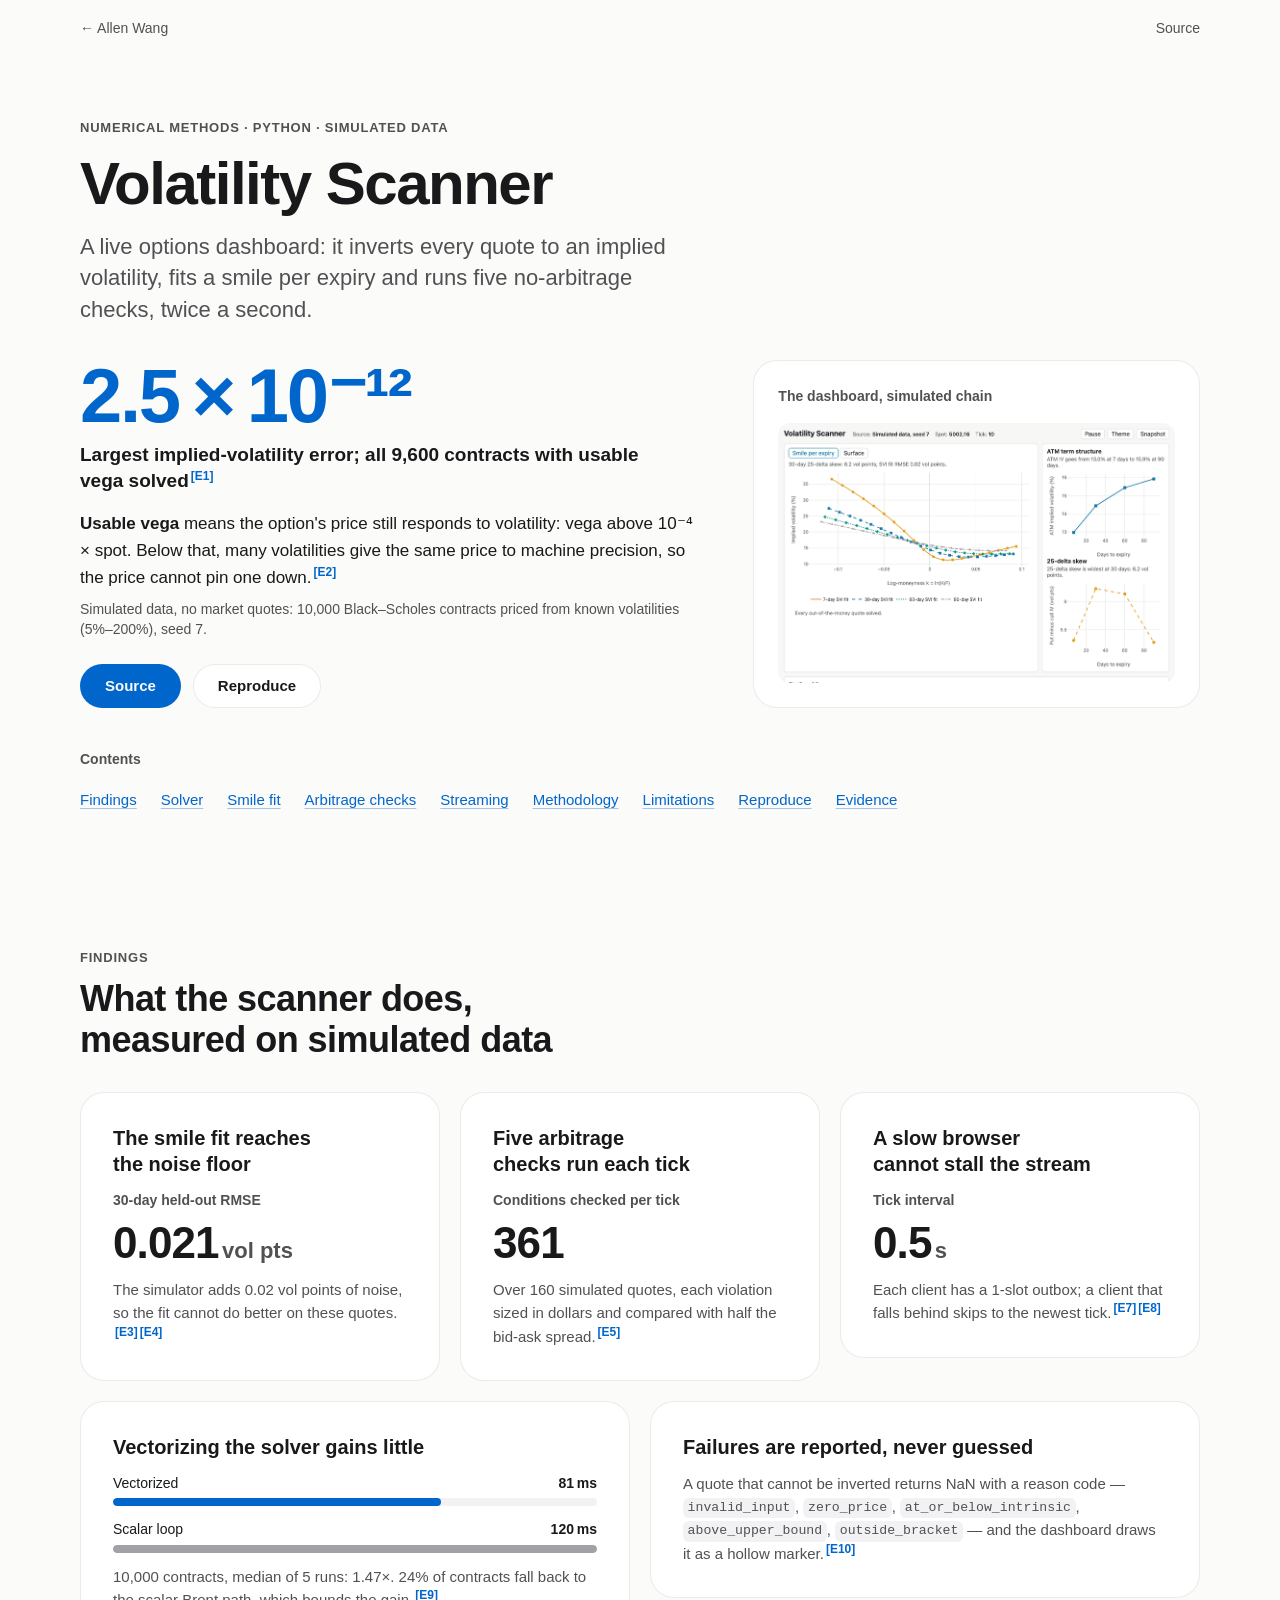
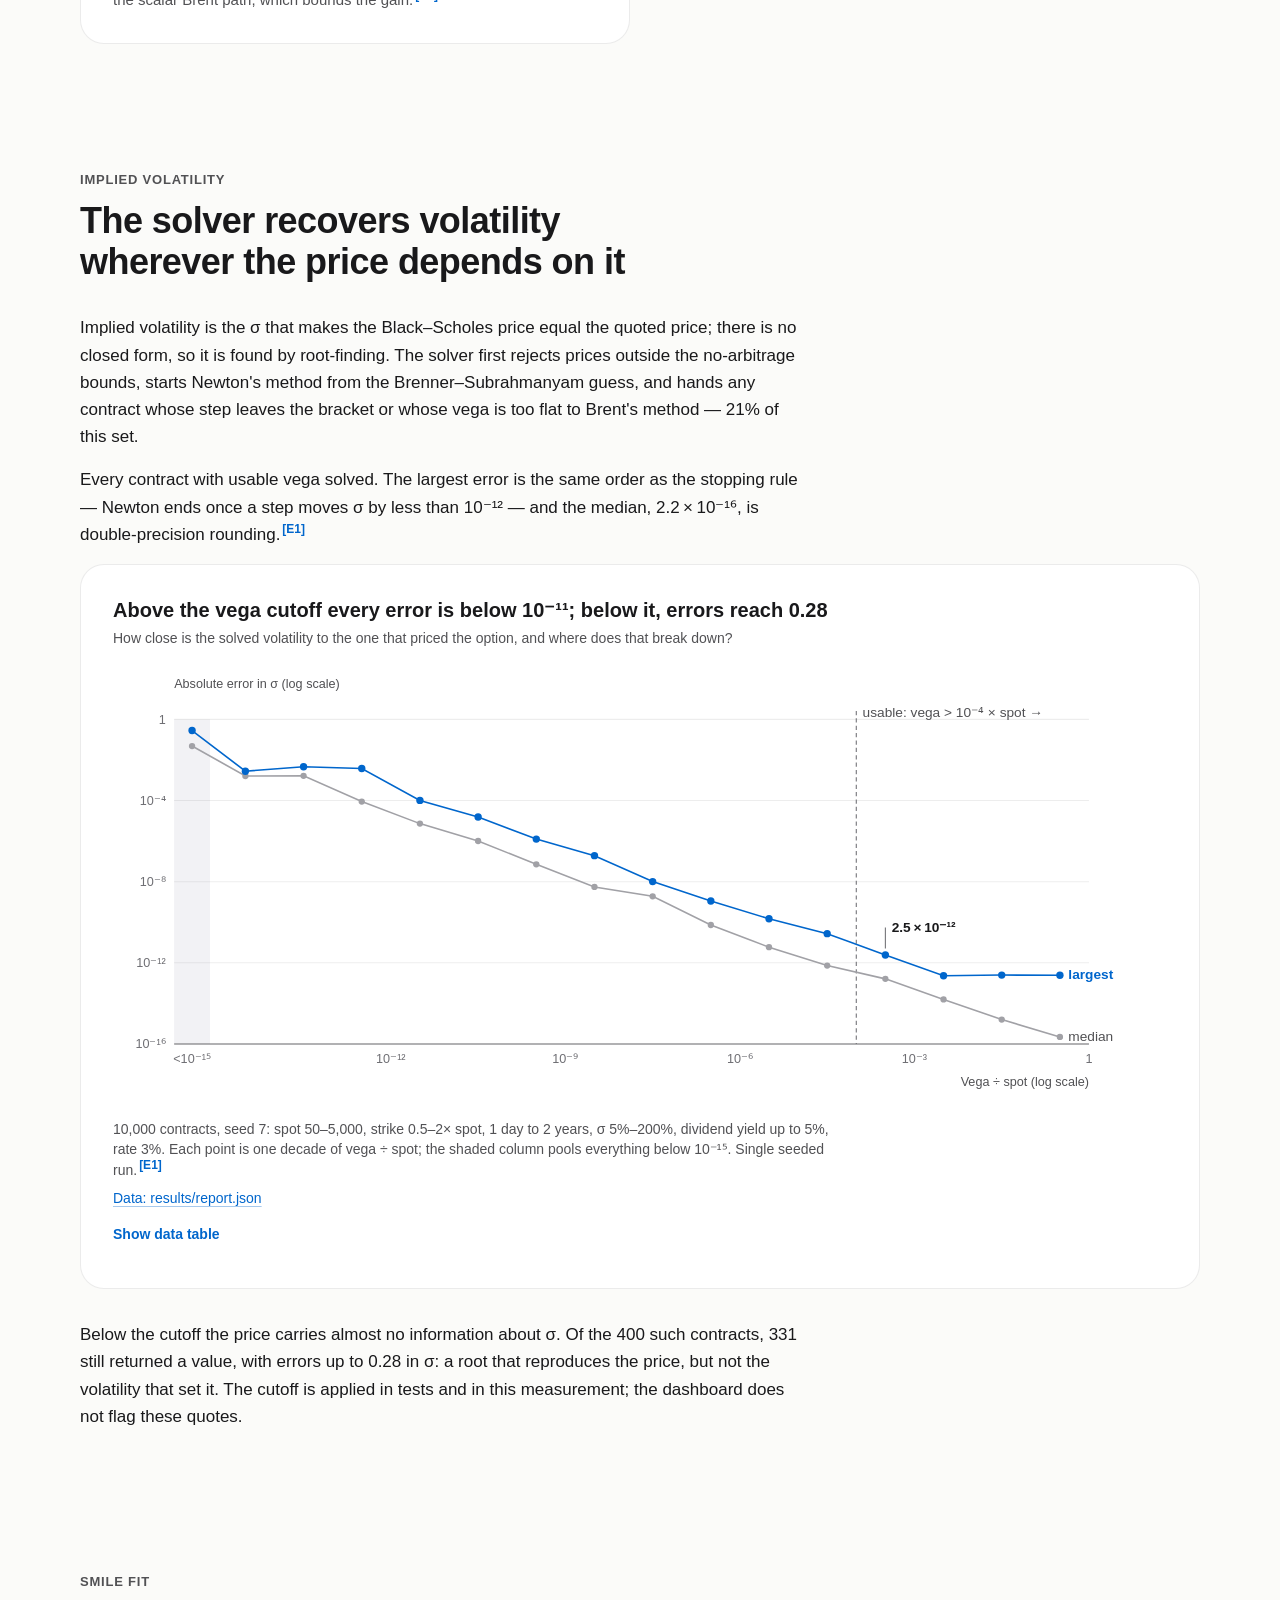
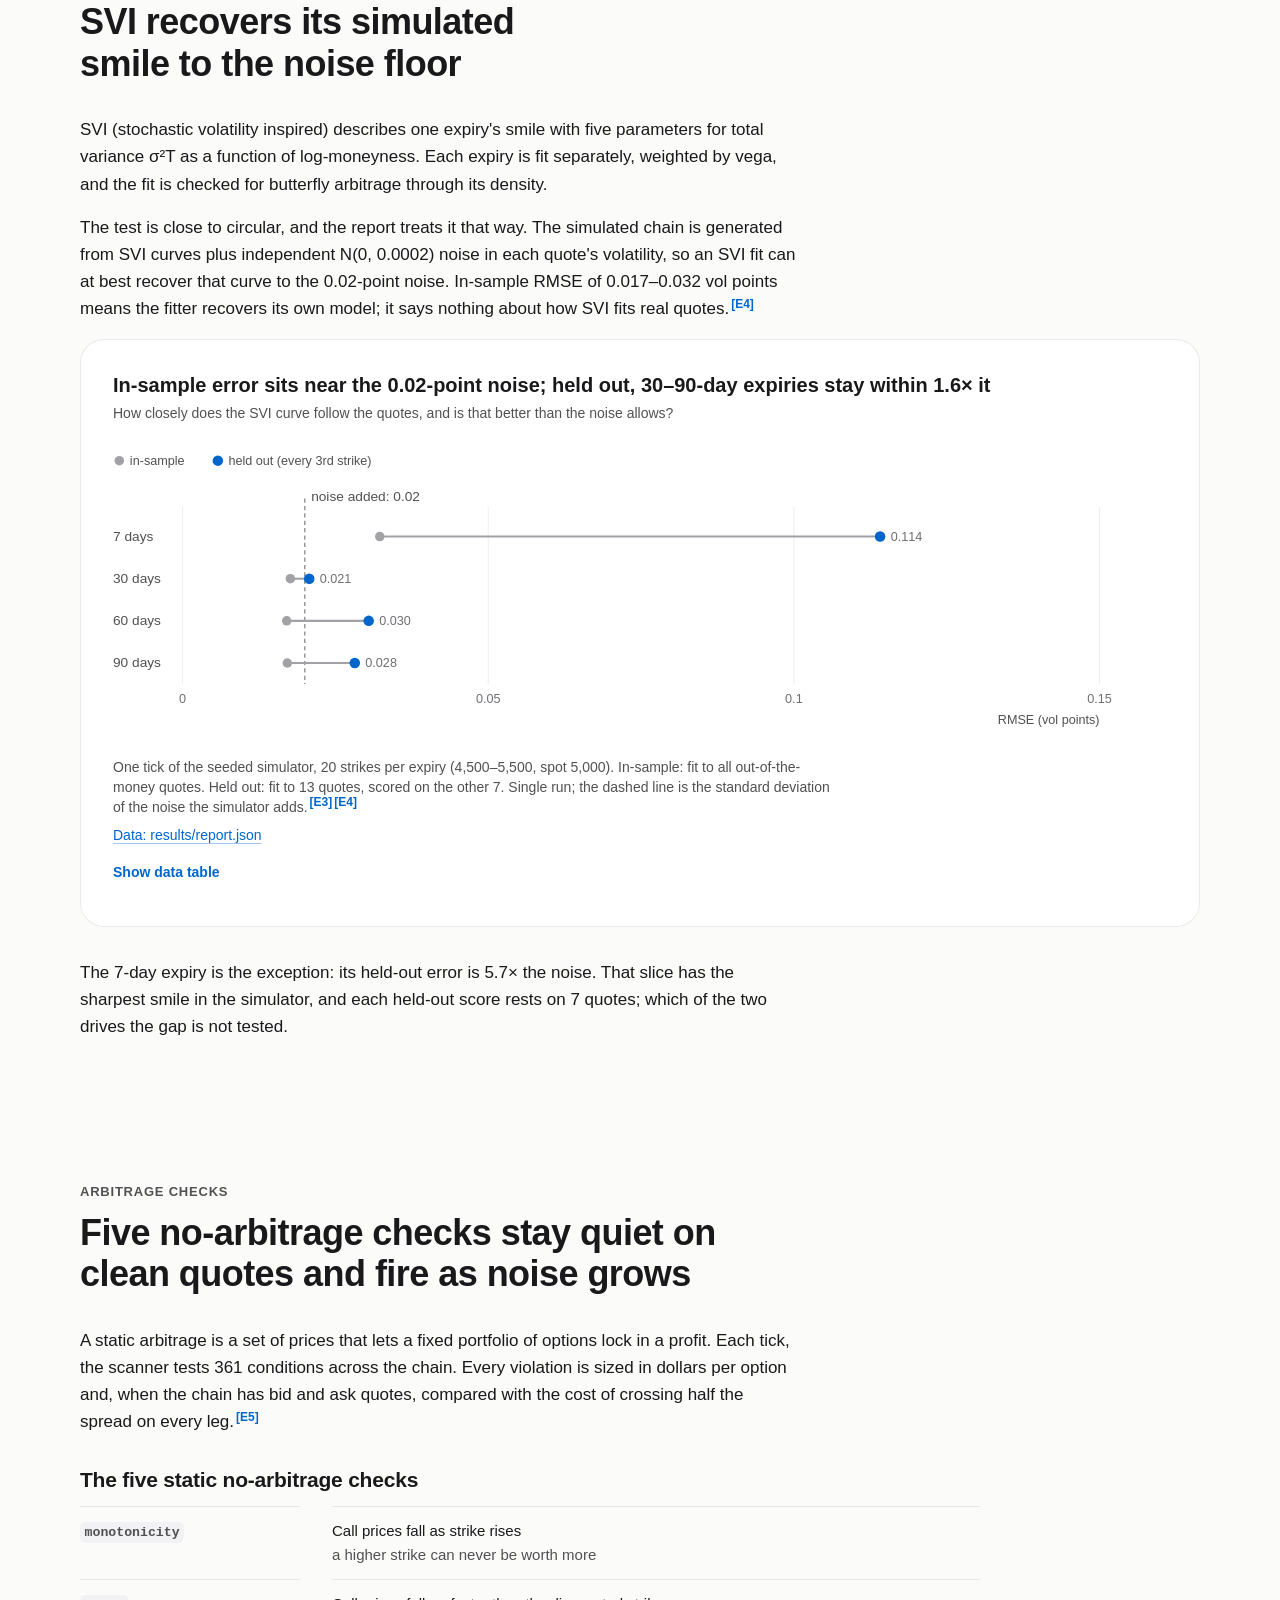
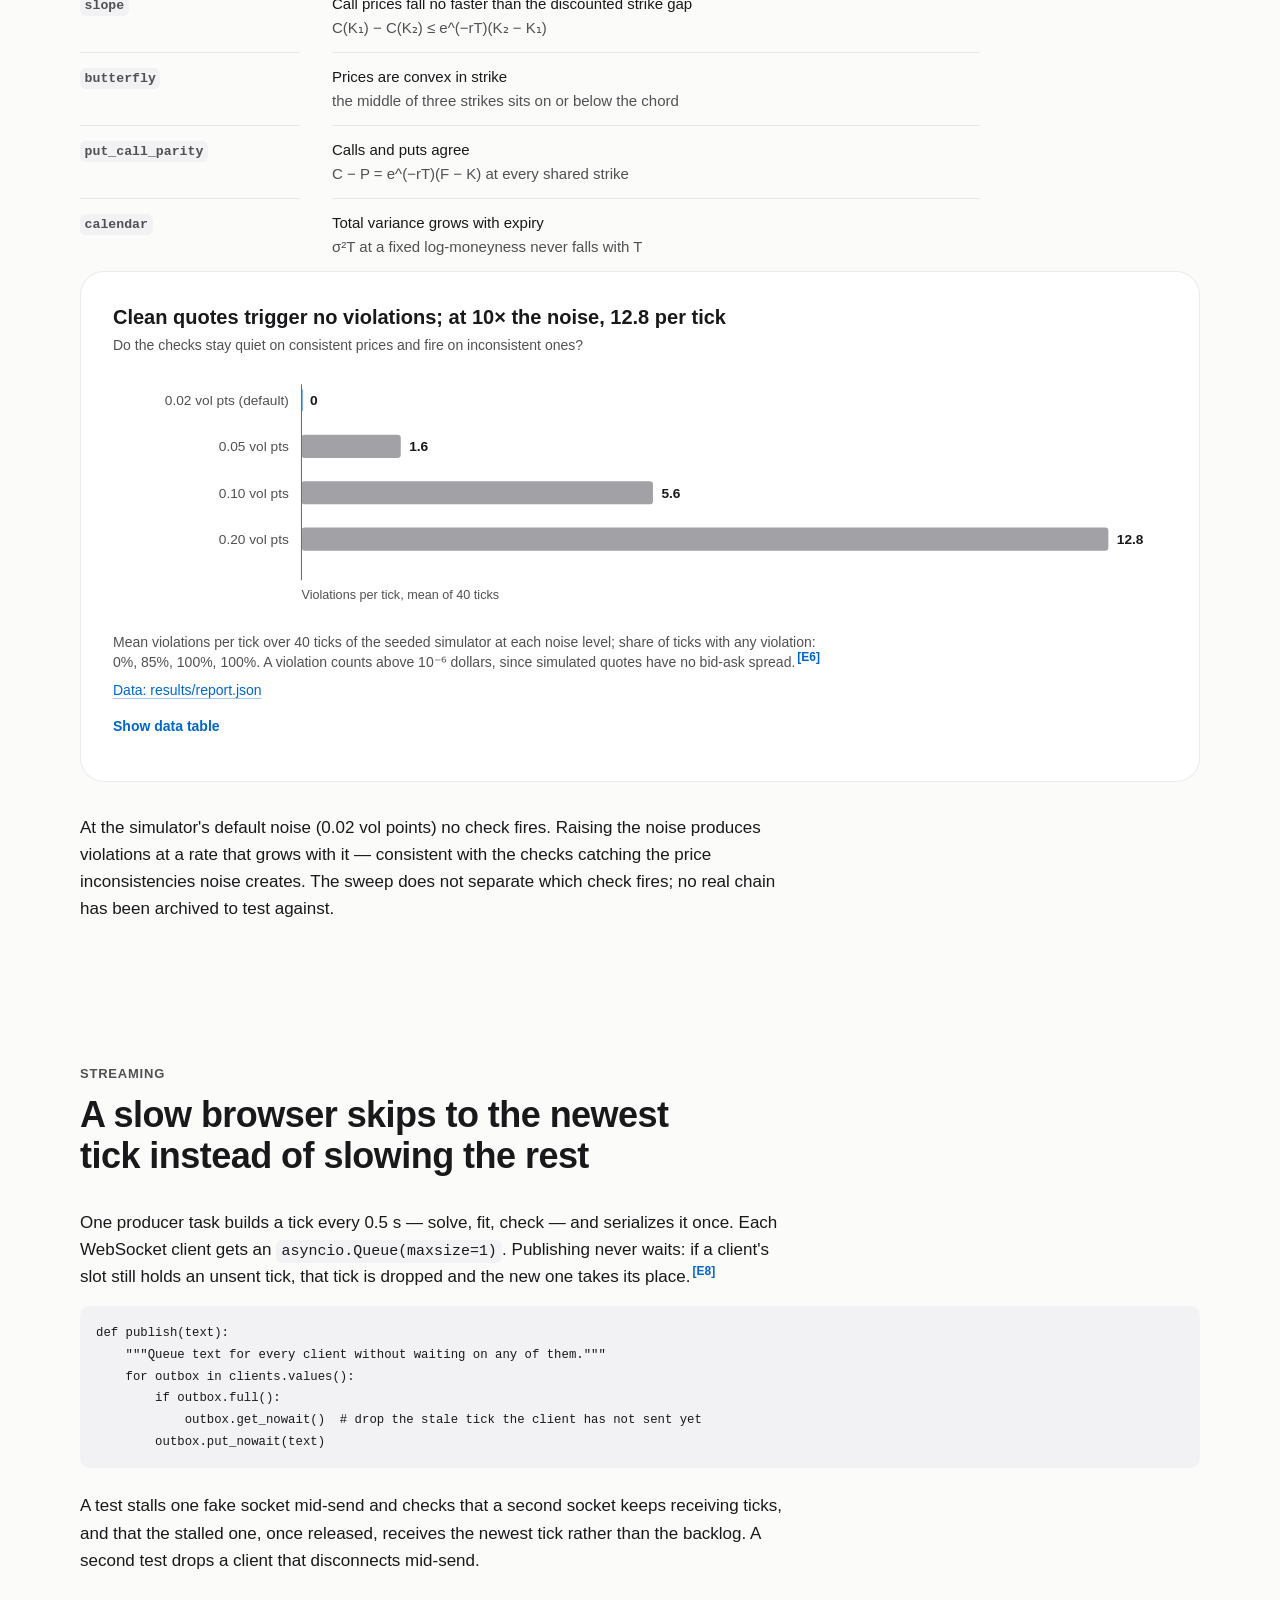
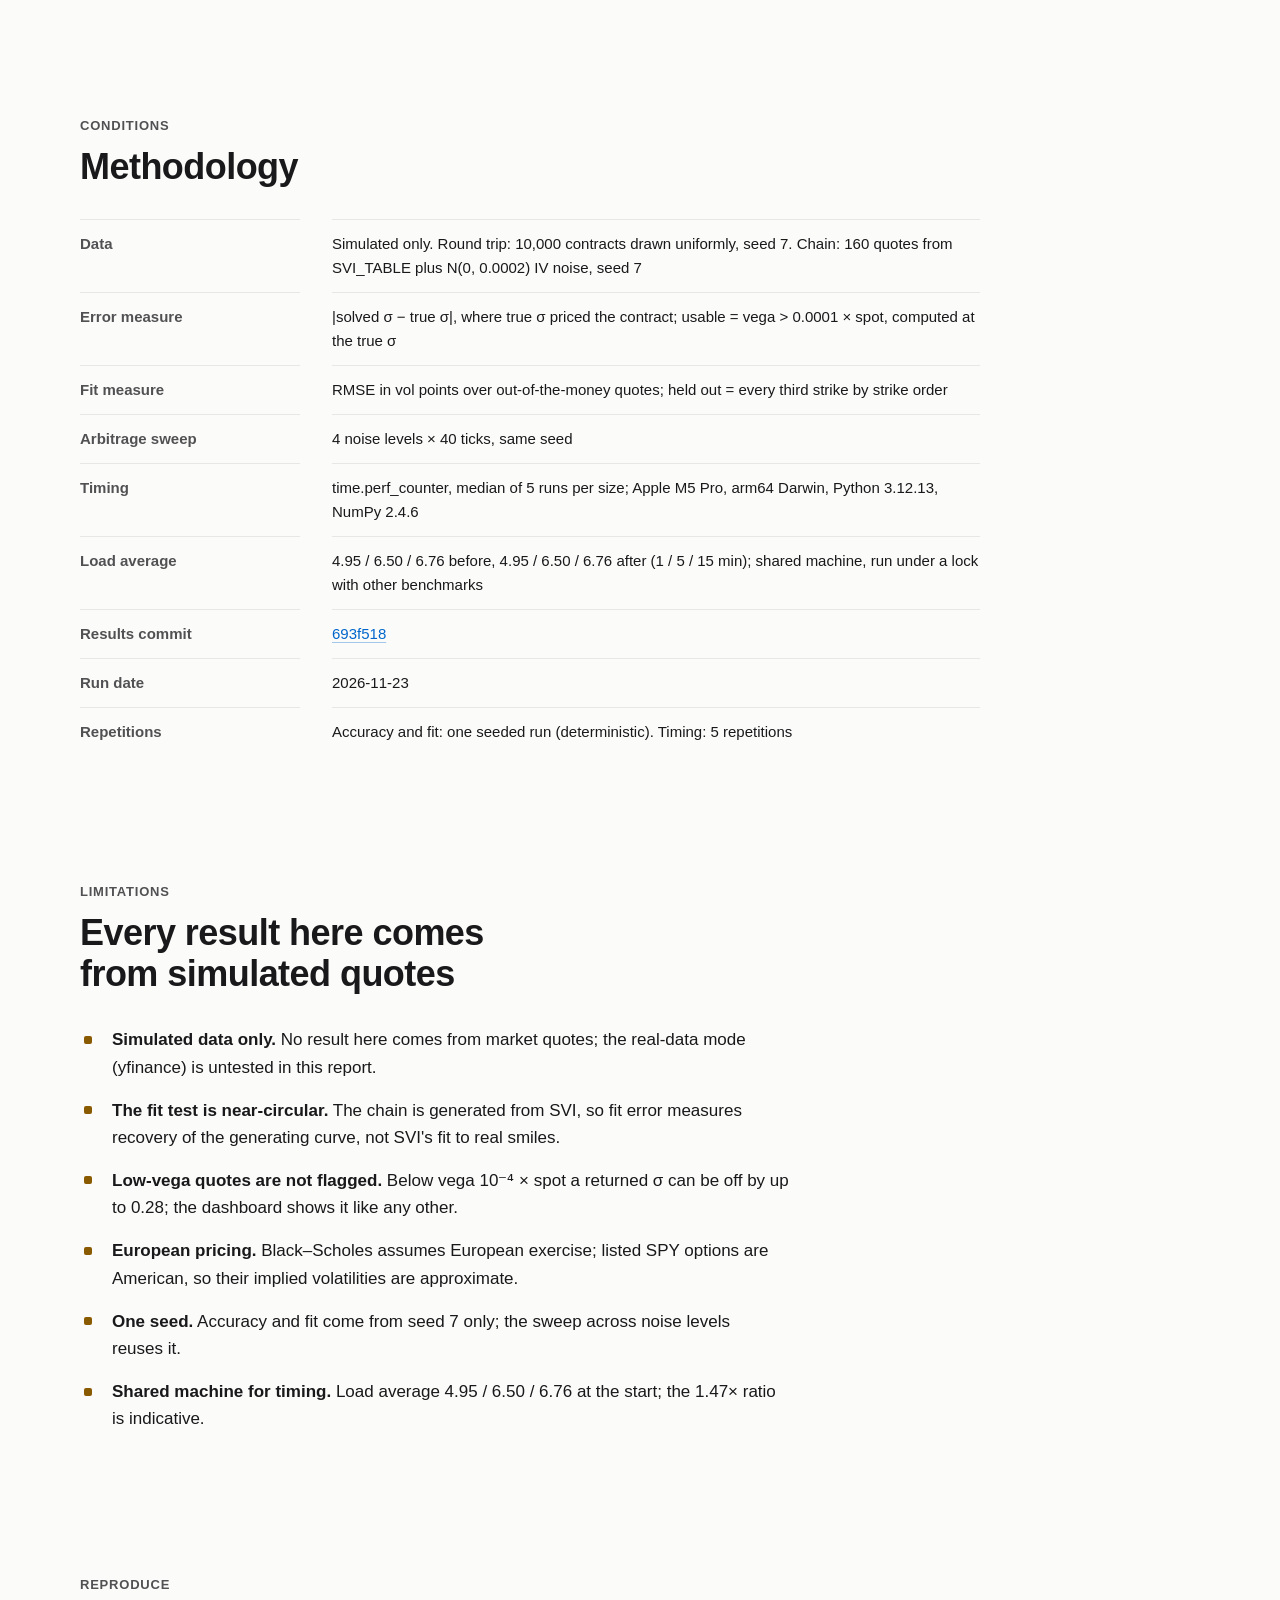
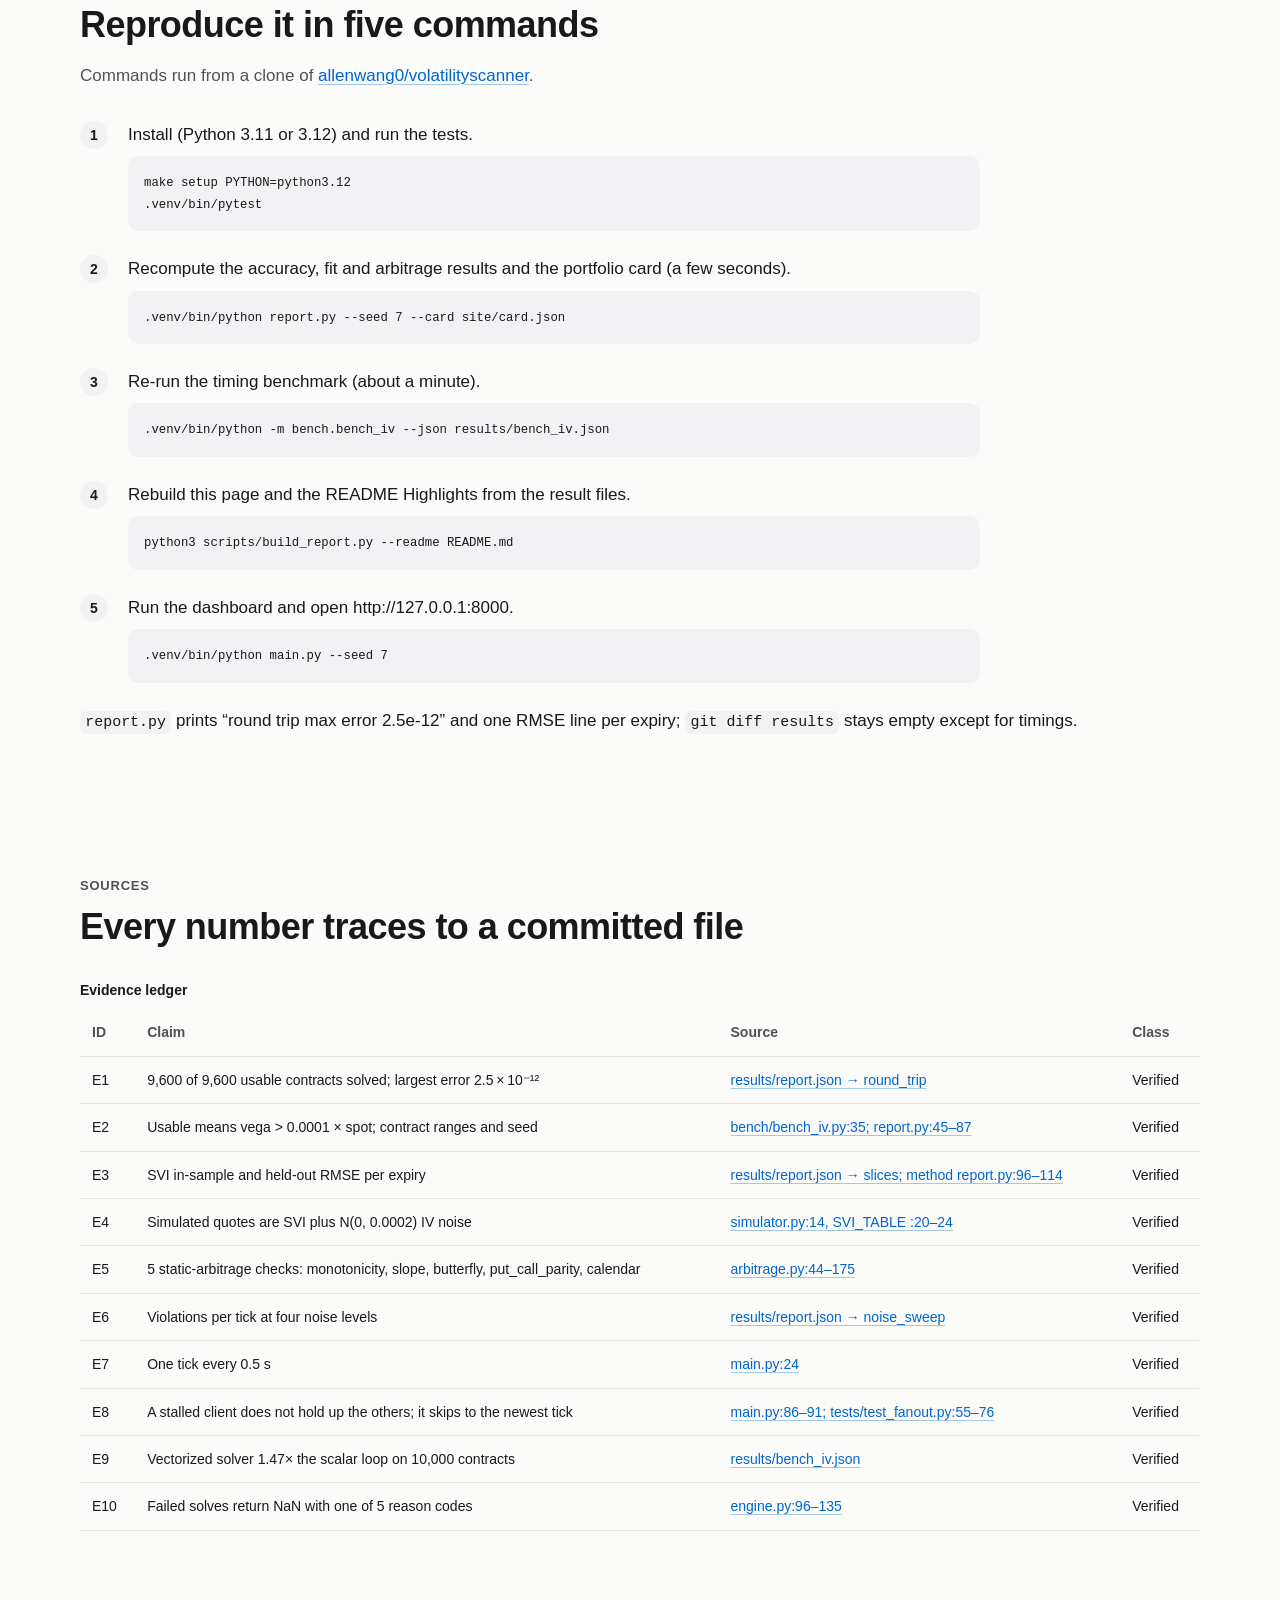
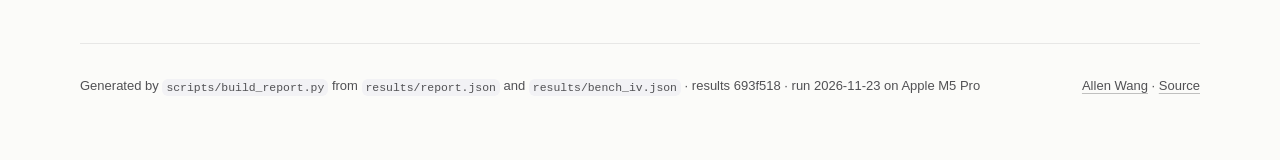
==== commit a582d160: "fix(report): QA fixes for phone layout, chart labels and sourced constants" ====
--- a/docs/index.html
+++ b/docs/index.html
@@ -280,7 +280,7 @@
 <a class="skip" href="#main">Skip to content</a>
 <header class="wrap"><nav class="report-header" aria-label="Site"><a href="https://allenwang0.github.io/">← Allen Wang</a><span><a href="https://github.com/allenwang0/volatilityscanner">Source</a></span></nav></header>
 <main id="main">
-<section class="hero wrap" aria-labelledby="title"><div class="hero-grid"><div><p class="eyebrow">Numerical methods · Python · Simulated data</p><h1 class="hero-title" id="title">Volatility Scanner</h1><p class="hero-sub">A live options dashboard: it inverts every quote to an implied volatility, fits a smile per expiry and runs five no-arbitrage checks, twice a second.</p><p class="hero-metric"><span class="value">2.5 × 10⁻¹²</span><span class="label">Largest implied-volatility error; all 9,600 contracts with usable vega solved<a class="ref" href="#evidence-e1" aria-label="Evidence E1">[E1]</a></span></p><p class="hero-support"><b>Usable vega</b> means the option's price still responds to volatility: vega above 10⁻⁴ × spot. Below that, many volatilities give the same price to machine precision, so no solver can recover one.<a class="ref" href="#evidence-e2" aria-label="Evidence E2">[E2]</a></p><p class="hero-context">Simulated data, no market quotes: 10,000 Black–Scholes contracts priced from known volatilities (5%–200%), seed 7.</p><div class="actions"><a href="https://github.com/allenwang0/volatilityscanner" class="btn btn-primary">Source</a><a href="#reproduce" class="btn">Reproduce</a></div></div><div class="hero-figure"><p class="card-label">The dashboard, simulated chain</p><a href="assets/live.gif" aria-label="Open the dashboard recording full size" style="display:block;border-radius:12px;overflow:hidden"><picture><source srcset="assets/live-still.png" media="(prefers-reduced-motion: reduce)"><img src="assets/live.gif" width="825" height="540" style="display:block;width:100%;height:auto" alt="Recording of the dashboard on simulated data: four implied-volatility smiles with SVI fits, the at-the-money term structure and 25-delta skew, updating each tick."></picture></a></div></div></section><nav class="wrap" aria-label="Contents" style="margin-top:-24px"><p class="card-label">Contents</p><ol style="display:flex;flex-wrap:wrap;gap:4px 24px;margin:0;padding:0;list-style:none;font-size:15px"><li><a href="#findings" style="display:inline-block;padding:10px 0">Findings</a></li><li><a href="#solver" style="display:inline-block;padding:10px 0">Solver</a></li><li><a href="#smile" style="display:inline-block;padding:10px 0">Smile fit</a></li><li><a href="#arbitrage" style="display:inline-block;padding:10px 0">Arbitrage checks</a></li><li><a href="#streaming" style="display:inline-block;padding:10px 0">Streaming</a></li><li><a href="#methodology" style="display:inline-block;padding:10px 0">Methodology</a></li><li><a href="#limitations" style="display:inline-block;padding:10px 0">Limitations</a></li><li><a href="#reproduce" style="display:inline-block;padding:10px 0">Reproduce</a></li><li><a href="#evidence" style="display:inline-block;padding:10px 0">Evidence</a></li></ol></nav><section class="section wrap" aria-labelledby="findings"><div class="section-head"><p class="eyebrow">Findings</p><h2 id="findings">What the scanner does, measured on simulated data<a class="anchor" href="#findings" aria-label="Link to this section">#</a></h2></div><div class="bento"><div class="card span-4" style="--p:1"><h3 class="card-heading">The smile fit reaches the noise floor</h3><dl class="metric"><dt>30-day held-out RMSE</dt><dd>0.021<span class="unit">vol pts</span></dd></dl><p>The simulator adds 0.02 vol points of noise, so the fit cannot do better on these quotes.<a class="ref" href="#evidence-e3" aria-label="Evidence E3">[E3]</a><a class="ref" href="#evidence-e4" aria-label="Evidence E4">[E4]</a></p></div><div class="card span-4" style="--p:2"><h3 class="card-heading">Five arbitrage checks run each tick</h3><dl class="metric"><dt>Conditions checked per tick</dt><dd>361</dd></dl><p>Over 160 simulated quotes, each violation sized in dollars and compared with half the bid-ask spread.<a class="ref" href="#evidence-e5" aria-label="Evidence E5">[E5]</a></p></div><div class="card span-4" style="--p:3"><h3 class="card-heading">A slow browser cannot stall the stream</h3><dl class="metric"><dt>Tick interval</dt><dd>0.5<span class="unit">s</span></dd></dl><p>Each client has a 1-slot outbox; a client that falls behind skips to the newest tick.<a class="ref" href="#evidence-e7" aria-label="Evidence E7">[E7]</a><a class="ref" href="#evidence-e8" aria-label="Evidence E8">[E8]</a></p></div><div class="card span-6" style="--p:4"><h3 class="card-heading">Vectorizing the solver gains little</h3><div class="cmp"><div class="cmp-row"><div class="cmp-head"><span>Vectorized</span><b>81 ms</b></div><div class="cmp-track" aria-hidden="true"><span class="cmp-fill is-accent" style="width:67.8%"></span></div></div><div class="cmp-row"><div class="cmp-head"><span>Scalar loop</span><b>120 ms</b></div><div class="cmp-track" aria-hidden="true"><span class="cmp-fill" style="width:100.0%"></span></div></div></div><p>10,000 contracts, median of 5 runs: 1.47×. 24% of contracts fall back to the scalar Brent path, which bounds the gain.<a class="ref" href="#evidence-e9" aria-label="Evidence E9">[E9]</a></p></div><div class="card span-6" style="--p:5"><h3 class="card-heading">Failures are reported, never guessed</h3><p>A quote that cannot be inverted returns NaN with a reason code — <code>invalid_input</code>, <code>zero_price</code>, <code>at_or_below_intrinsic</code>, <code>above_upper_bound</code>, <code>outside_bracket</code> — and the dashboard draws it as a hollow marker.<a class="ref" href="#evidence-e10" aria-label="Evidence E10">[E10]</a></p></div></div></section><section class="section wrap" aria-labelledby="solver"><div class="section-head"><p class="eyebrow">Implied volatility</p><h2 id="solver">The solver recovers volatility wherever the price depends on it<a class="anchor" href="#solver" aria-label="Link to this section">#</a></h2></div><div class="prose"><p>Implied volatility is the σ that makes the Black–Scholes price equal the quoted price; there is no closed form, so it is found by root-finding. The solver first rejects prices outside the no-arbitrage bounds, starts Newton's method from the Brenner–Subrahmanyam guess, and hands any contract whose step leaves the bracket or whose vega is too flat to Brent's method — 21% of this set.</p><p>Every contract with usable vega solved. The largest error is the same order as the stopping rule — Newton ends once a step moves σ by less than 10⁻¹² — and the median, 2.2 × 10⁻¹⁶, is double-precision rounding.<a class="ref" href="#evidence-e1" aria-label="Evidence E1">[E1]</a></p></div><figure class="figure" id="fig-iv-error" aria-labelledby="fig-iv-error-t"><h3 class="fig-takeaway" id="fig-iv-error-t">Above the vega cutoff every error is below 10⁻¹¹; below it, errors reach 0.28</h3><p class="fig-question">How close is the solved volatility to the one that priced the option, and where does that break down?</p><div class="fig-chart"><div class="v-d"><svg xmlns="http://www.w3.org/2000/svg" viewBox="0 0 1000 400" width="1000" height="400" role="img" aria-labelledby="err-d-title err-d-desc"><title id="err-d-title">IV error stays near machine precision wherever vega is usable</title><desc id="err-d-desc">Largest and median absolute implied-volatility error per decade of vega divided by spot, 10,000 contracts. Above the cutoff of 0.0001 the largest error is 2.5e-12; below it errors rise to 0.28.</desc><rect class="c-band" x="58" y="44" width="34" height="308"/><path class="c-grid" d="M58 352H926"/><text x="50" y="356" class="c-tick" text-anchor="end">10⁻¹⁶</text><path class="c-grid" d="M58 275H926"/><text x="50" y="279" class="c-tick" text-anchor="end">10⁻¹²</text><path class="c-grid" d="M58 198H926"/><text x="50" y="202" class="c-tick" text-anchor="end">10⁻⁸</text><path class="c-grid" d="M58 121H926"/><text x="50" y="125" class="c-tick" text-anchor="end">10⁻⁴</text><path class="c-grid" d="M58 44H926"/><text x="50" y="48" class="c-tick" text-anchor="end">1</text><text x="263.6" y="370" class="c-tick" text-anchor="middle">10⁻¹²</text><text x="429.2" y="370" class="c-tick" text-anchor="middle">10⁻⁹</text><text x="594.8" y="370" class="c-tick" text-anchor="middle">10⁻⁶</text><text x="760.4" y="370" class="c-tick" text-anchor="middle">10⁻³</text><text x="926" y="370" class="c-tick" text-anchor="middle">1</text><text x="75" y="370" class="c-tick" text-anchor="middle">&lt;10⁻¹⁵</text><path class="c-axis" d="M58 352H926"/><path class="c-floor" d="M705.2 36V352"/><text x="711.2" y="42" class="c-label">usable: vega &gt; 10⁻⁴ × spot →</text><path class="c-stroke-muted" stroke-width="1.5" fill="none" d="M75 69.3L125.6 97.7L180.8 97.6L236 122L291.2 142.9L346.4 159.4L401.6 181.5L456.8 203L512 211.9L567.2 239.1L622.4 260.1L677.6 277.6L732.8 290.2L788 309.7L843.2 328.8L898.4 345.3"/><circle cx="75" cy="69.3" r="3" class="c-muted"/><circle cx="125.6" cy="97.7" r="3" class="c-muted"/><circle cx="180.8" cy="97.6" r="3" class="c-muted"/><circle cx="236" cy="122" r="3" class="c-muted"/><circle cx="291.2" cy="142.9" r="3" class="c-muted"/><circle cx="346.4" cy="159.4" r="3" class="c-muted"/><circle cx="401.6" cy="181.5" r="3" class="c-muted"/><circle cx="456.8" cy="203" r="3" class="c-muted"/><circle cx="512" cy="211.9" r="3" class="c-muted"/><circle cx="567.2" cy="239.1" r="3" class="c-muted"/><circle cx="622.4" cy="260.1" r="3" class="c-muted"/><circle cx="677.6" cy="277.6" r="3" class="c-muted"/><circle cx="732.8" cy="290.2" r="3" class="c-muted"/><circle cx="788" cy="309.7" r="3" class="c-muted"/><circle cx="843.2" cy="328.8" r="3" class="c-muted"/><circle cx="898.4" cy="345.3" r="3" class="c-muted"/><text x="906.4" y="349.3" class="c-label">median</text><path class="c-line-accent" stroke-width="2" fill="none" d="M75 54.6L125.6 93.2L180.8 88.9L236 90.6L291.2 120.9L346.4 136.6L401.6 157.6L456.8 173.3L512 197.9L567.2 216.3L622.4 233.2L677.6 247.3L732.8 267.5L788 287.2L843.2 286.6L898.4 286.8"/><circle cx="75" cy="54.6" r="3.5" class="c-accent"/><circle cx="125.6" cy="93.2" r="3.5" class="c-accent"/><circle cx="180.8" cy="88.9" r="3.5" class="c-accent"/><circle cx="236" cy="90.6" r="3.5" class="c-accent"/><circle cx="291.2" cy="120.9" r="3.5" class="c-accent"/><circle cx="346.4" cy="136.6" r="3.5" class="c-accent"/><circle cx="401.6" cy="157.6" r="3.5" class="c-accent"/><circle cx="456.8" cy="173.3" r="3.5" class="c-accent"/><circle cx="512" cy="197.9" r="3.5" class="c-accent"/><circle cx="567.2" cy="216.3" r="3.5" class="c-accent"/><circle cx="622.4" cy="233.2" r="3.5" class="c-accent"/><circle cx="677.6" cy="247.3" r="3.5" class="c-accent"/><circle cx="732.8" cy="267.5" r="3.5" class="c-accent"/><circle cx="788" cy="287.2" r="3.5" class="c-accent"/><circle cx="843.2" cy="286.6" r="3.5" class="c-accent"/><circle cx="898.4" cy="286.8" r="3.5" class="c-accent"/><text x="906.4" y="290.8" class="c-label c-hi">largest</text><path class="c-axis" d="M732.8 261.5V241.5"/><text x="738.8" y="245.5" class="c-value">2.5 × 10⁻¹²</text><text x="58" y="14" class="c-title">Absolute error in σ (log scale)</text><text x="926" y="392" class="c-title" text-anchor="end">Vega ÷ spot (log scale)</text></svg></div><div class="v-t"><svg xmlns="http://www.w3.org/2000/svg" viewBox="0 0 640 360" width="640" height="360" role="img" aria-labelledby="err-t-title err-t-desc"><title id="err-t-title">IV error stays near machine precision wherever vega is usable</title><desc id="err-t-desc">Largest and median absolute implied-volatility error per decade of vega divided by spot, 10,000 contracts. Above the cutoff of 0.0001 the largest error is 2.5e-12; below it errors rise to 0.28.</desc><rect class="c-band" x="58" y="44" width="34" height="268"/><path class="c-grid" d="M58 312H566"/><text x="50" y="316" class="c-tick" text-anchor="end">10⁻¹⁶</text><path class="c-grid" d="M58 245H566"/><text x="50" y="249" class="c-tick" text-anchor="end">10⁻¹²</text><path class="c-grid" d="M58 178H566"/><text x="50" y="182" class="c-tick" text-anchor="end">10⁻⁸</text><path class="c-grid" d="M58 111H566"/><text x="50" y="115" class="c-tick" text-anchor="end">10⁻⁴</text><path class="c-grid" d="M58 44H566"/><text x="50" y="48" class="c-tick" text-anchor="end">1</text><text x="191.6" y="330" class="c-tick" text-anchor="middle">10⁻¹²</text><text x="285.2" y="330" class="c-tick" text-anchor="middle">10⁻⁹</text><text x="378.8" y="330" class="c-tick" text-anchor="middle">10⁻⁶</text><text x="472.4" y="330" class="c-tick" text-anchor="middle">10⁻³</text><text x="566" y="330" class="c-tick" text-anchor="middle">1</text><text x="75" y="330" class="c-tick" text-anchor="middle">&lt;10⁻¹⁵</text><path class="c-axis" d="M58 312H566"/><path class="c-floor" d="M441.2 36V312"/><text x="435.2" y="42" class="c-label" text-anchor="end">usable: vega &gt; 10⁻⁴ × spot →</text><path class="c-stroke-muted" stroke-width="1.5" fill="none" d="M75 66L113.6 90.7L144.8 90.6L176 111.9L207.2 130L238.4 144.4L269.6 163.6L300.8 182.4L332 190.1L363.2 213.8L394.4 232.1L425.6 247.3L456.8 258.2L488 275.2L519.2 291.8L550.4 306.2"/><circle cx="75" cy="66" r="3" class="c-muted"/><circle cx="113.6" cy="90.7" r="3" class="c-muted"/><circle cx="144.8" cy="90.6" r="3" class="c-muted"/><circle cx="176" cy="111.9" r="3" class="c-muted"/><circle cx="207.2" cy="130" r="3" class="c-muted"/><circle cx="238.4" cy="144.4" r="3" class="c-muted"/><circle cx="269.6" cy="163.6" r="3" class="c-muted"/><circle cx="300.8" cy="182.4" r="3" class="c-muted"/><circle cx="332" cy="190.1" r="3" class="c-muted"/><circle cx="363.2" cy="213.8" r="3" class="c-muted"/><circle cx="394.4" cy="232.1" r="3" class="c-muted"/><circle cx="425.6" cy="247.3" r="3" class="c-muted"/><circle cx="456.8" cy="258.2" r="3" class="c-muted"/><circle cx="488" cy="275.2" r="3" class="c-muted"/><circle cx="519.2" cy="291.8" r="3" class="c-muted"/><circle cx="550.4" cy="306.2" r="3" class="c-muted"/><text x="558.4" y="310.2" class="c-label">median</text><path class="c-line-accent" stroke-width="2" fill="none" d="M75 53.2L113.6 86.8L144.8 83.1L176 84.5L207.2 111L238.4 124.6L269.6 142.8L300.8 156.5L332 177.9L363.2 193.9L394.4 208.6L425.6 220.9L456.8 238.5L488 255.6L519.2 255.1L550.4 255.3"/><circle cx="75" cy="53.2" r="3.5" class="c-accent"/><circle cx="113.6" cy="86.8" r="3.5" class="c-accent"/><circle cx="144.8" cy="83.1" r="3.5" class="c-accent"/><circle cx="176" cy="84.5" r="3.5" class="c-accent"/><circle cx="207.2" cy="111" r="3.5" class="c-accent"/><circle cx="238.4" cy="124.6" r="3.5" class="c-accent"/><circle cx="269.6" cy="142.8" r="3.5" class="c-accent"/><circle cx="300.8" cy="156.5" r="3.5" class="c-accent"/><circle cx="332" cy="177.9" r="3.5" class="c-accent"/><circle cx="363.2" cy="193.9" r="3.5" class="c-accent"/><circle cx="394.4" cy="208.6" r="3.5" class="c-accent"/><circle cx="425.6" cy="220.9" r="3.5" class="c-accent"/><circle cx="456.8" cy="238.5" r="3.5" class="c-accent"/><circle cx="488" cy="255.6" r="3.5" class="c-accent"/><circle cx="519.2" cy="255.1" r="3.5" class="c-accent"/><circle cx="550.4" cy="255.3" r="3.5" class="c-accent"/><text x="558.4" y="259.3" class="c-label c-hi">largest</text><path class="c-axis" d="M456.8 232.5V212.5"/><text x="462.8" y="216.5" class="c-value">2.5 × 10⁻¹²</text><text x="58" y="14" class="c-title">Absolute error in σ (log scale)</text><text x="566" y="352" class="c-title" text-anchor="end">Vega ÷ spot (log scale)</text></svg></div><div class="v-p"><svg xmlns="http://www.w3.org/2000/svg" viewBox="0 0 320 300" width="320" height="300" role="img" aria-labelledby="err-p-title err-p-desc"><title id="err-p-title">IV error stays near machine precision wherever vega is usable</title><desc id="err-p-desc">Largest and median absolute implied-volatility error per decade of vega divided by spot, 10,000 contracts. Above the cutoff of 0.0001 the largest error is 2.5e-12; below it errors rise to 0.28.</desc><rect class="c-band" x="46" y="44" width="24" height="208"/><path class="c-grid" d="M46 252H262"/><text x="38" y="256" class="c-tick" text-anchor="end">10⁻¹⁶</text><path class="c-grid" d="M46 200H262"/><text x="38" y="204" class="c-tick" text-anchor="end">10⁻¹²</text><path class="c-grid" d="M46 148H262"/><text x="38" y="152" class="c-tick" text-anchor="end">10⁻⁸</text><path class="c-grid" d="M46 96H262"/><text x="38" y="100" class="c-tick" text-anchor="end">10⁻⁴</text><path class="c-grid" d="M46 44H262"/><text x="38" y="48" class="c-tick" text-anchor="end">1</text><text x="138" y="270" class="c-tick" text-anchor="middle">10⁻¹⁰</text><text x="200" y="270" class="c-tick" text-anchor="middle">10⁻⁵</text><text x="262" y="270" class="c-tick" text-anchor="middle">1</text><text x="58" y="270" class="c-tick" text-anchor="middle">&lt;10⁻¹⁵</text><path class="c-axis" d="M46 252H262"/><path class="c-floor" d="M212.4 36V252"/><text x="206.4" y="42" class="c-label" text-anchor="end">usable vega →</text><path class="c-stroke-muted" stroke-width="1.5" fill="none" d="M58 61.1L82.2 80.3L94.6 80.2L107 96.7L119.4 110.8L131.8 121.9L144.2 136.9L156.6 151.4L169 157.4L181.4 175.8L193.8 190L206.2 201.8L218.6 210.2L231 223.4L243.4 236.3L255.8 247.5"/><circle cx="58" cy="61.1" r="3" class="c-muted"/><circle cx="82.2" cy="80.3" r="3" class="c-muted"/><circle cx="94.6" cy="80.2" r="3" class="c-muted"/><circle cx="107" cy="96.7" r="3" class="c-muted"/><circle cx="119.4" cy="110.8" r="3" class="c-muted"/><circle cx="131.8" cy="121.9" r="3" class="c-muted"/><circle cx="144.2" cy="136.9" r="3" class="c-muted"/><circle cx="156.6" cy="151.4" r="3" class="c-muted"/><circle cx="169" cy="157.4" r="3" class="c-muted"/><circle cx="181.4" cy="175.8" r="3" class="c-muted"/><circle cx="193.8" cy="190" r="3" class="c-muted"/><circle cx="206.2" cy="201.8" r="3" class="c-muted"/><circle cx="218.6" cy="210.2" r="3" class="c-muted"/><circle cx="231" cy="223.4" r="3" class="c-muted"/><circle cx="243.4" cy="236.3" r="3" class="c-muted"/><circle cx="255.8" cy="247.5" r="3" class="c-muted"/><text x="263.8" y="251.5" class="c-label">median</text><path class="c-line-accent" stroke-width="2" fill="none" d="M58 51.2L82.2 77.2L94.6 74.3L107 75.5L119.4 96L131.8 106.6L144.2 120.7L156.6 131.3L169 147.9L181.4 160.4L193.8 171.8L206.2 181.3L218.6 194.9L231 208.3L243.4 207.9L255.8 208"/><circle cx="58" cy="51.2" r="3.5" class="c-accent"/><circle cx="82.2" cy="77.2" r="3.5" class="c-accent"/><circle cx="94.6" cy="74.3" r="3.5" class="c-accent"/><circle cx="107" cy="75.5" r="3.5" class="c-accent"/><circle cx="119.4" cy="96" r="3.5" class="c-accent"/><circle cx="131.8" cy="106.6" r="3.5" class="c-accent"/><circle cx="144.2" cy="120.7" r="3.5" class="c-accent"/><circle cx="156.6" cy="131.3" r="3.5" class="c-accent"/><circle cx="169" cy="147.9" r="3.5" class="c-accent"/><circle cx="181.4" cy="160.4" r="3.5" class="c-accent"/><circle cx="193.8" cy="171.8" r="3.5" class="c-accent"/><circle cx="206.2" cy="181.3" r="3.5" class="c-accent"/><circle cx="218.6" cy="194.9" r="3.5" class="c-accent"/><circle cx="231" cy="208.3" r="3.5" class="c-accent"/><circle cx="243.4" cy="207.9" r="3.5" class="c-accent"/><circle cx="255.8" cy="208" r="3.5" class="c-accent"/><text x="263.8" y="212" class="c-label c-hi">largest</text><path class="c-axis" d="M218.6 188.9V168.9"/><text x="224.6" y="172.9" class="c-value">2.5 × 10⁻¹²</text><text x="46" y="14" class="c-title">Absolute error in σ (log scale)</text><text x="262" y="292" class="c-title" text-anchor="end">Vega ÷ spot (log scale)</text></svg></div></div><figcaption><p>10,000 contracts, seed 7: spot 50–5,000, strike 0.5–2× spot, 1 day to 2 years, σ 5%–200%, dividend yield up to 5%, rate 3%. Each point is one decade of vega ÷ spot; the shaded column pools everything below 10⁻¹⁵. Single seeded run.<a class="ref" href="#evidence-e1" aria-label="Evidence E1">[E1]</a></p> <a class="src" href="https://github.com/allenwang0/volatilityscanner/blob/693f51896b24d31c83b6c70354c13865424b729c/results/report.json">Data: results/report.json</a></figcaption><details class="data"><summary>Show data table</summary><div class="table-wrap" tabindex="0" role="region" aria-label="IV error by vega decade"><table class="bench"><caption>IV error by vega decade</caption><thead><tr><th scope="col">Vega ÷ spot</th><th scope="col" class="num">Contracts</th><th scope="col" class="num">Returned a value</th><th scope="col" class="num">Largest error</th><th scope="col" class="num">Median error</th></tr></thead><tbody><tr><th scope="row">below 10⁻¹⁵</th><td class="num">113</td><td class="num">50</td><td class="num">2.8e-01</td><td class="num">4.9e-02</td></tr><tr><th scope="row">10⁻¹⁵–10⁻¹⁴</th><td class="num">9</td><td class="num">6</td><td class="num">2.8e-03</td><td class="num">1.6e-03</td></tr><tr><th scope="row">10⁻¹⁴–10⁻¹³</th><td class="num">13</td><td class="num">10</td><td class="num">4.7e-03</td><td class="num">1.6e-03</td></tr><tr><th scope="row">10⁻¹³–10⁻¹²</th><td class="num">13</td><td class="num">13</td><td class="num">3.8e-03</td><td class="num">8.9e-05</td></tr><tr><th scope="row">10⁻¹²–10⁻¹¹</th><td class="num">12</td><td class="num">12</td><td class="num">1.0e-04</td><td class="num">7.3e-06</td></tr><tr><th scope="row">10⁻¹¹–10⁻¹⁰</th><td class="num">25</td><td class="num">25</td><td class="num">1.5e-05</td><td class="num">1.0e-06</td></tr><tr><th scope="row">10⁻¹⁰–10⁻⁹</th><td class="num">17</td><td class="num">17</td><td class="num">1.3e-06</td><td class="num">7.2e-08</td></tr><tr><th scope="row">10⁻⁹–10⁻⁸</th><td class="num">19</td><td class="num">19</td><td class="num">1.9e-07</td><td class="num">5.5e-09</td></tr><tr><th scope="row">10⁻⁸–10⁻⁷</th><td class="num">23</td><td class="num">23</td><td class="num">1.0e-08</td><td class="num">1.9e-09</td></tr><tr><th scope="row">10⁻⁷–10⁻⁶</th><td class="num">30</td><td class="num">30</td><td class="num">1.1e-09</td><td class="num">7.3e-11</td></tr><tr><th scope="row">10⁻⁶–10⁻⁵</th><td class="num">50</td><td class="num">50</td><td class="num">1.5e-10</td><td class="num">5.9e-12</td></tr><tr><th scope="row">10⁻⁵–10⁻⁴</th><td class="num">76</td><td class="num">76</td><td class="num">2.8e-11</td><td class="num">7.3e-13</td></tr><tr><th scope="row">10⁻⁴–10⁻³</th><td class="num">113</td><td class="num">113</td><td class="num">2.5e-12</td><td class="num">1.6e-13</td></tr><tr><th scope="row">10⁻³–10⁻²</th><td class="num">219</td><td class="num">219</td><td class="num">2.3e-13</td><td class="num">1.6e-14</td></tr><tr><th scope="row">10⁻²–10⁻¹</th><td class="num">853</td><td class="num">853</td><td class="num">2.5e-13</td><td class="num">1.6e-15</td></tr><tr><th scope="row">10⁻¹–1</th><td class="num">8,415</td><td class="num">8,415</td><td class="num">2.4e-13</td><td class="num">2.2e-16</td></tr></tbody></table></div></details></figure><div class="prose" style="margin-top:32px"><p>Below the cutoff the price carries almost no information about σ. Of the 400 such contracts, 331 still returned a value, with errors up to 0.28 in σ: a root that reproduces the price, but not the volatility that set it. The cutoff is applied in tests and in this measurement; the dashboard does not flag these quotes.</p></div></section><section class="section wrap" aria-labelledby="smile"><div class="section-head"><p class="eyebrow">Smile fit</p><h2 id="smile">SVI recovers its simulated smile to the noise floor<a class="anchor" href="#smile" aria-label="Link to this section">#</a></h2></div><div class="prose"><p>SVI (stochastic volatility inspired) describes one expiry's smile with five parameters for total variance σ²T as a function of log-moneyness. Each expiry is fit separately, weighted by vega, and the fit is checked for butterfly arbitrage through its density.</p><p>The test is close to circular, and the report treats it that way. The simulated chain is generated from SVI curves plus independent N(0, 0.0002) noise in each quote's volatility, so an SVI fit can at best recover that curve to the 0.02-point noise. In-sample RMSE of 0.017–0.032 vol points means the fitter recovers its own model; it says nothing about how SVI fits real quotes.<a class="ref" href="#evidence-e4" aria-label="Evidence E4">[E4]</a></p></div><figure class="figure" id="fig-svi" aria-labelledby="fig-svi-t"><h3 class="fig-takeaway" id="fig-svi-t">In-sample error sits near the 0.02-point noise; held out, 30–90-day expiries stay within 1.6× it</h3><p class="fig-question">How closely does the SVI curve follow the quotes, and is that better than the noise allows?</p><div class="fig-chart"><div class="v-d"><svg xmlns="http://www.w3.org/2000/svg" viewBox="0 0 1000 270" width="1000" height="270" role="img" aria-labelledby="fit-d-title fit-d-desc"><title id="fit-d-title">SVI error sits at the simulated noise level</title><desc id="fit-d-desc">7 days: in-sample 0.032, held out 0.114; 30 days: in-sample 0.018, held out 0.021; 60 days: in-sample 0.017, held out 0.030; 90 days: in-sample 0.017, held out 0.028 vol points. Noise added to the simulated quotes: 0.02 vol points.</desc><path class="c-grid" d="M66 56V224"/><text x="66" y="242" class="c-tick" text-anchor="middle">0</text><path class="c-grid" d="M356 56V224"/><text x="356" y="242" class="c-tick" text-anchor="middle">0.05</text><path class="c-grid" d="M646 56V224"/><text x="646" y="242" class="c-tick" text-anchor="middle">0.1</text><path class="c-grid" d="M936 56V224"/><text x="936" y="242" class="c-tick" text-anchor="middle">0.15</text><path class="c-floor" d="M182 48V224"/><text x="188" y="50" class="c-label">noise added: 0.02</text><circle cx="6" cy="12" r="4.5" class="c-muted"/><text x="16" y="16" class="c-title">in-sample</text><circle cx="99.5" cy="12" r="5" class="c-accent"/><text x="109.5" y="16" class="c-title">held out (every 3rd strike)</text><text x="0" y="88" class="c-label">7 days</text><path class="c-stroke-muted" stroke-width="2" d="M253.1 84H727.8"/><circle cx="253.1" cy="84" r="4.5" class="c-muted"/><circle cx="727.8" cy="84" r="5" class="c-accent"/><text x="737.8" y="88" class="c-tick">0.114</text><text x="0" y="128" class="c-label">30 days</text><path class="c-stroke-muted" stroke-width="2" d="M168.3 124H186.2"/><circle cx="168.3" cy="124" r="4.5" class="c-muted"/><circle cx="186.2" cy="124" r="5" class="c-accent"/><text x="196.2" y="128" class="c-tick">0.021</text><text x="0" y="168" class="c-label">60 days</text><path class="c-stroke-muted" stroke-width="2" d="M164.8 164H242.6"/><circle cx="164.8" cy="164" r="4.5" class="c-muted"/><circle cx="242.6" cy="164" r="5" class="c-accent"/><text x="252.6" y="168" class="c-tick">0.030</text><text x="0" y="208" class="c-label">90 days</text><path class="c-stroke-muted" stroke-width="2" d="M165.4 204H229.4"/><circle cx="165.4" cy="204" r="4.5" class="c-muted"/><circle cx="229.4" cy="204" r="5" class="c-accent"/><text x="239.4" y="208" class="c-tick">0.028</text><text x="936" y="262" class="c-title" text-anchor="end">RMSE (vol points)</text></svg></div><div class="v-t"><svg xmlns="http://www.w3.org/2000/svg" viewBox="0 0 640 270" width="640" height="270" role="img" aria-labelledby="fit-t-title fit-t-desc"><title id="fit-t-title">SVI error sits at the simulated noise level</title><desc id="fit-t-desc">7 days: in-sample 0.032, held out 0.114; 30 days: in-sample 0.018, held out 0.021; 60 days: in-sample 0.017, held out 0.030; 90 days: in-sample 0.017, held out 0.028 vol points. Noise added to the simulated quotes: 0.02 vol points.</desc><path class="c-grid" d="M66 56V224"/><text x="66" y="242" class="c-tick" text-anchor="middle">0</text><path class="c-grid" d="M236 56V224"/><text x="236" y="242" class="c-tick" text-anchor="middle">0.05</text><path class="c-grid" d="M406 56V224"/><text x="406" y="242" class="c-tick" text-anchor="middle">0.1</text><path class="c-grid" d="M576 56V224"/><text x="576" y="242" class="c-tick" text-anchor="middle">0.15</text><path class="c-floor" d="M134 48V224"/><text x="140" y="50" class="c-label">noise added: 0.02</text><circle cx="6" cy="12" r="4.5" class="c-muted"/><text x="16" y="16" class="c-title">in-sample</text><circle cx="99.5" cy="12" r="5" class="c-accent"/><text x="109.5" y="16" class="c-title">held out (every 3rd strike)</text><text x="0" y="88" class="c-label">7 days</text><path class="c-stroke-muted" stroke-width="2" d="M175.7 84H453.9"/><circle cx="175.7" cy="84" r="4.5" class="c-muted"/><circle cx="453.9" cy="84" r="5" class="c-accent"/><text x="463.9" y="88" class="c-tick">0.114</text><text x="0" y="128" class="c-label">30 days</text><path class="c-stroke-muted" stroke-width="2" d="M126 124H136.5"/><circle cx="126" cy="124" r="4.5" class="c-muted"/><circle cx="136.5" cy="124" r="5" class="c-accent"/><text x="146.5" y="128" class="c-tick">0.021</text><text x="0" y="168" class="c-label">60 days</text><path class="c-stroke-muted" stroke-width="2" d="M123.9 164H169.5"/><circle cx="123.9" cy="164" r="4.5" class="c-muted"/><circle cx="169.5" cy="164" r="5" class="c-accent"/><text x="179.5" y="168" class="c-tick">0.030</text><text x="0" y="208" class="c-label">90 days</text><path class="c-stroke-muted" stroke-width="2" d="M124.3 204H161.8"/><circle cx="124.3" cy="204" r="4.5" class="c-muted"/><circle cx="161.8" cy="204" r="5" class="c-accent"/><text x="171.8" y="208" class="c-tick">0.028</text><text x="576" y="262" class="c-title" text-anchor="end">RMSE (vol points)</text></svg></div><div class="v-p"><svg xmlns="http://www.w3.org/2000/svg" viewBox="0 0 320 270" width="320" height="270" role="img" aria-labelledby="fit-p-title fit-p-desc"><title id="fit-p-title">SVI error sits at the simulated noise level</title><desc id="fit-p-desc">7 days: in-sample 0.032, held out 0.114; 30 days: in-sample 0.018, held out 0.021; 60 days: in-sample 0.017, held out 0.030; 90 days: in-sample 0.017, held out 0.028 vol points. Noise added to the simulated quotes: 0.02 vol points.</desc><path class="c-grid" d="M66 56V224"/><text x="66" y="242" class="c-tick" text-anchor="middle">0</text><path class="c-grid" d="M132.7 56V224"/><text x="132.7" y="242" class="c-tick" text-anchor="middle">0.05</text><path class="c-grid" d="M199.3 56V224"/><text x="199.3" y="242" class="c-tick" text-anchor="middle">0.1</text><path class="c-grid" d="M266 56V224"/><text x="266" y="242" class="c-tick" text-anchor="middle">0.15</text><path class="c-floor" d="M92.7 48V224"/><text x="98.7" y="50" class="c-label">noise added: 0.02</text><circle cx="6" cy="12" r="4.5" class="c-muted"/><text x="16" y="16" class="c-title">in-sample</text><circle cx="99.5" cy="12" r="5" class="c-accent"/><text x="109.5" y="16" class="c-title">held out</text><text x="0" y="88" class="c-label">7 days</text><path class="c-stroke-muted" stroke-width="2" d="M109 84H218.1"/><circle cx="109" cy="84" r="4.5" class="c-muted"/><circle cx="218.1" cy="84" r="5" class="c-accent"/><text x="228.1" y="88" class="c-tick">0.114</text><text x="0" y="128" class="c-label">30 days</text><path class="c-stroke-muted" stroke-width="2" d="M89.5 124H93.6"/><circle cx="89.5" cy="124" r="4.5" class="c-muted"/><circle cx="93.6" cy="124" r="5" class="c-accent"/><text x="103.6" y="128" class="c-tick">0.021</text><text x="0" y="168" class="c-label">60 days</text><path class="c-stroke-muted" stroke-width="2" d="M88.7 164H106.6"/><circle cx="88.7" cy="164" r="4.5" class="c-muted"/><circle cx="106.6" cy="164" r="5" class="c-accent"/><text x="116.6" y="168" class="c-tick">0.030</text><text x="0" y="208" class="c-label">90 days</text><path class="c-stroke-muted" stroke-width="2" d="M88.9 204H103.6"/><circle cx="88.9" cy="204" r="4.5" class="c-muted"/><circle cx="103.6" cy="204" r="5" class="c-accent"/><text x="113.6" y="208" class="c-tick">0.028</text><text x="266" y="262" class="c-title" text-anchor="end">RMSE (vol points)</text></svg></div></div><figcaption><p>One tick of the seeded simulator, 20 strikes per expiry (4,500–5,500, spot 5,000). In-sample: fit to all out-of-the-money quotes. Held out: fit to 13 quotes, scored on the other 7. Single run; the dashed line is the standard deviation of the noise the simulator adds.<a class="ref" href="#evidence-e3" aria-label="Evidence E3">[E3]</a><a class="ref" href="#evidence-e4" aria-label="Evidence E4">[E4]</a></p> <a class="src" href="https://github.com/allenwang0/volatilityscanner/blob/693f51896b24d31c83b6c70354c13865424b729c/results/report.json">Data: results/report.json</a></figcaption><details class="data"><summary>Show data table</summary><div class="table-wrap" tabindex="0" role="region" aria-label="SVI fit per expiry"><table class="bench"><caption>SVI fit per expiry</caption><thead><tr><th scope="col">Expiry</th><th scope="col" class="num">ATM IV</th><th scope="col" class="num">25-delta skew</th><th scope="col" class="num">In-sample RMSE</th><th scope="col" class="num">Held-out RMSE</th><th scope="col" class="num">Held-out quotes</th></tr></thead><tbody><tr><th scope="row">7 days</th><td class="num">13.0%</td><td class="num">5.36 vol pts</td><td class="num">0.032</td><td class="num">0.114</td><td class="num">7</td></tr><tr><th scope="row">30 days</th><td class="num">14.5%</td><td class="num">6.26 vol pts</td><td class="num">0.018</td><td class="num">0.021</td><td class="num">7</td></tr><tr><th scope="row">60 days</th><td class="num">15.5%</td><td class="num">6.20 vol pts</td><td class="num">0.017</td><td class="num">0.030</td><td class="num">7</td></tr><tr><th scope="row">90 days</th><td class="num">16.0%</td><td class="num">5.30 vol pts</td><td class="num">0.017</td><td class="num">0.028</td><td class="num">7</td></tr></tbody></table></div></details></figure><div class="prose" style="margin-top:32px"><p>The 7-day expiry is the exception: its held-out error is 5.7× the noise. That slice has the sharpest smile in the simulator, and each held-out score rests on 7 quotes; which of the two drives the gap is not tested.</p></div></section><section class="section wrap" aria-labelledby="arbitrage"><div class="section-head"><p class="eyebrow">Arbitrage checks</p><h2 id="arbitrage">Five no-arbitrage checks stay quiet on clean quotes and fire as noise grows<a class="anchor" href="#arbitrage" aria-label="Link to this section">#</a></h2></div><div class="prose"><p>A static arbitrage is a set of prices that lets a fixed portfolio of options lock in a profit. Each tick, the scanner tests 361 conditions across the chain. Every violation is sized in dollars per option and, when the chain has bid and ask quotes, compared with the cost of crossing half the spread on every leg.<a class="ref" href="#evidence-e5" aria-label="Evidence E5">[E5]</a></p></div><div class="table-wrap" tabindex="0" role="region" aria-label="The five static no-arbitrage checks"><table class="bench"><caption>The five static no-arbitrage checks</caption><thead><tr><th scope="col">Check</th><th scope="col">What it requires</th></tr></thead><tbody><tr><th scope="row"><code>monotonicity</code></th><td class="wrap-ok">Call prices fall as strike rises<br><span class="muted">a higher strike can never be worth more</span></td></tr><tr><th scope="row"><code>slope</code></th><td class="wrap-ok">Call prices fall no faster than the discounted strike gap<br><span class="muted">C(K₁) − C(K₂) ≤ e^(−rT)(K₂ − K₁)</span></td></tr><tr><th scope="row"><code>butterfly</code></th><td class="wrap-ok">Prices are convex in strike<br><span class="muted">the middle of three strikes sits on or below the chord</span></td></tr><tr><th scope="row"><code>put_call_parity</code></th><td class="wrap-ok">Calls and puts agree<br><span class="muted">C − P = e^(−rT)(F − K) at every shared strike</span></td></tr><tr><th scope="row"><code>calendar</code></th><td class="wrap-ok">Total variance grows with expiry<br><span class="muted">σ²T at a fixed log-moneyness never falls with T</span></td></tr></tbody></table></div><figure class="figure" id="fig-noise" aria-labelledby="fig-noise-t"><h3 class="fig-takeaway" id="fig-noise-t">Clean quotes trigger no violations; at 10× the noise, 12.8 per tick</h3><p class="fig-question">Do the checks stay quiet on consistent prices and fire on inconsistent ones?</p><div class="fig-chart"><div class="v-d"><svg xmlns="http://www.w3.org/2000/svg" viewBox="0 0 1000 216" width="1000" height="216" role="img" aria-labelledby="nz-d-title nz-d-desc"><title id="nz-d-title">Violations rise with quote noise</title><desc id="nz-d-desc">Mean static-arbitrage violations per tick by IV noise level: 0.02 vol pts (default): 0.00; 0.05 vol pts: 1.57; 0.10 vol pts: 5.58; 0.20 vol pts: 12.80.</desc><text x="166.8" y="23.5" class="c-label" text-anchor="end">0.02 vol pts (default)</text><rect x="178.8" y="8" width="1" height="22" rx="3" class="c-accent"/><text x="186.8" y="23.5" class="c-value">0</text><text x="166.8" y="67.5" class="c-label" text-anchor="end">0.05 vol pts</text><rect x="178.8" y="52" width="94.2" height="22" rx="3" class="c-muted"/><text x="281" y="67.5" class="c-value">1.6</text><text x="166.8" y="111.5" class="c-label" text-anchor="end">0.10 vol pts</text><rect x="178.8" y="96" width="333.5" height="22" rx="3" class="c-muted"/><text x="520.3" y="111.5" class="c-value">5.6</text><text x="166.8" y="155.5" class="c-label" text-anchor="end">0.20 vol pts</text><rect x="178.8" y="140" width="765.6" height="22" rx="3" class="c-muted"/><text x="952.4" y="155.5" class="c-value">12.8</text><path class="c-axis" d="M178.8 4V190"/><text x="178.8" y="208" class="c-title">Violations per tick, mean of 40 ticks</text></svg></div><div class="v-t"><svg xmlns="http://www.w3.org/2000/svg" viewBox="0 0 640 216" width="640" height="216" role="img" aria-labelledby="nz-t-title nz-t-desc"><title id="nz-t-title">Violations rise with quote noise</title><desc id="nz-t-desc">Mean static-arbitrage violations per tick by IV noise level: 0.02 vol pts (default): 0.00; 0.05 vol pts: 1.57; 0.10 vol pts: 5.58; 0.20 vol pts: 12.80.</desc><text x="166.8" y="23.5" class="c-label" text-anchor="end">0.02 vol pts (default)</text><rect x="178.8" y="8" width="1" height="22" rx="3" class="c-accent"/><text x="186.8" y="23.5" class="c-value">0</text><text x="166.8" y="67.5" class="c-label" text-anchor="end">0.05 vol pts</text><rect x="178.8" y="52" width="49.9" height="22" rx="3" class="c-muted"/><text x="236.7" y="67.5" class="c-value">1.6</text><text x="166.8" y="111.5" class="c-label" text-anchor="end">0.10 vol pts</text><rect x="178.8" y="96" width="176.7" height="22" rx="3" class="c-muted"/><text x="363.5" y="111.5" class="c-value">5.6</text><text x="166.8" y="155.5" class="c-label" text-anchor="end">0.20 vol pts</text><rect x="178.8" y="140" width="405.6" height="22" rx="3" class="c-muted"/><text x="592.4" y="155.5" class="c-value">12.8</text><path class="c-axis" d="M178.8 4V190"/><text x="178.8" y="208" class="c-title">Violations per tick, mean of 40 ticks</text></svg></div><div class="v-p"><svg xmlns="http://www.w3.org/2000/svg" viewBox="0 0 320 290" width="320" height="290" role="img" aria-labelledby="nz-p-title nz-p-desc"><title id="nz-p-title">Violations rise with quote noise</title><desc id="nz-p-desc">Mean static-arbitrage violations per tick by IV noise level: 0.02 vol pts (default): 0.00; 0.05 vol pts: 1.57; 0.10 vol pts: 5.58; 0.20 vol pts: 12.80.</desc><text x="0" y="21" class="c-label c-hi">0.02 vol pts (default)</text><rect x="0" y="28" width="1" height="22" rx="3" class="c-accent"/><text x="8" y="43.5" class="c-value">0</text><text x="0" y="83" class="c-label">0.05 vol pts</text><rect x="0" y="90" width="32.5" height="22" rx="3" class="c-muted"/><text x="40.5" y="105.5" class="c-value">1.6</text><text x="0" y="145" class="c-label">0.10 vol pts</text><rect x="0" y="152" width="115.2" height="22" rx="3" class="c-muted"/><text x="123.2" y="167.5" class="c-value">5.6</text><text x="0" y="207" class="c-label">0.20 vol pts</text><rect x="0" y="214" width="264.4" height="22" rx="3" class="c-muted"/><text x="272.4" y="229.5" class="c-value">12.8</text><path class="c-axis" d="M0 4V264"/><text x="0" y="282" class="c-title">Violations per tick, mean of 40 ticks</text></svg></div></div><figcaption><p>Mean violations per tick over 40 ticks of the seeded simulator at each noise level; share of ticks with any violation: 0%, 85%, 100%, 100%. A violation counts above 10⁻⁶ dollars, since simulated quotes have no bid-ask spread.<a class="ref" href="#evidence-e6" aria-label="Evidence E6">[E6]</a></p> <a class="src" href="https://github.com/allenwang0/volatilityscanner/blob/693f51896b24d31c83b6c70354c13865424b729c/results/report.json">Data: results/report.json</a></figcaption><details class="data"><summary>Show data table</summary><div class="table-wrap" tabindex="0" role="region" aria-label="Violations by noise level"><table class="bench"><caption>Violations by noise level</caption><thead><tr><th scope="col" class="num">IV noise (vol pts)</th><th scope="col" class="num">Violations per tick</th><th scope="col" class="num">Ticks with a violation</th></tr></thead><tbody><tr><th scope="row" class="num">0.02</th><td class="num">0.00</td><td class="num">0%</td></tr><tr><th scope="row" class="num">0.05</th><td class="num">1.57</td><td class="num">85%</td></tr><tr><th scope="row" class="num">0.10</th><td class="num">5.58</td><td class="num">100%</td></tr><tr><th scope="row" class="num">0.20</th><td class="num">12.80</td><td class="num">100%</td></tr></tbody></table></div></details></figure><div class="prose" style="margin-top:32px"><p>At the simulator's default noise (0.02 vol points) no check fires. Raising the noise produces violations at a rate that grows with it — consistent with the checks catching the price inconsistencies noise creates. The sweep does not separate which check fires; no real chain has been archived to test against.</p></div></section><section class="section wrap" aria-labelledby="streaming"><div class="section-head"><p class="eyebrow">Streaming</p><h2 id="streaming">A slow browser skips to the newest tick instead of slowing the rest<a class="anchor" href="#streaming" aria-label="Link to this section">#</a></h2></div><div class="prose"><p>One producer task builds a tick every 0.5 s — solve, fit, check — and serializes it once. Each WebSocket client gets an <code>asyncio.Queue(maxsize=1)</code>. Publishing never waits: if a client's slot still holds an unsent tick, that tick is dropped and the new one takes its place.<a class="ref" href="#evidence-e8" aria-label="Evidence E8">[E8]</a></p></div><pre class="code" tabindex="0" aria-label="main.py publish()"><code>def publish(text):
+<section class="hero wrap" aria-labelledby="title"><div class="hero-grid"><div><p class="eyebrow">Numerical methods · Python · Simulated data</p><h1 class="hero-title" id="title">Volatility Scanner</h1><p class="hero-sub">A live options dashboard: it inverts every quote to an implied volatility, fits a smile per expiry and runs five no-arbitrage checks, twice a second.</p><p class="hero-metric"><span class="value">2.5 × 10⁻¹²</span><span class="label">Largest implied-volatility error; all 9,600 contracts with usable vega solved<a class="ref" href="#evidence-e1" aria-label="Evidence E1">[E1]</a></span></p><p class="hero-support"><b>Usable vega</b> means the option's price still responds to volatility: vega above 10⁻⁴ × spot. Below that, many volatilities give the same price to machine precision, so the price cannot pin one down.<a class="ref" href="#evidence-e2" aria-label="Evidence E2">[E2]</a></p><p class="hero-context">Simulated data, no market quotes: 10,000 Black–Scholes contracts priced from known volatilities (5%–200%), seed 7.</p><div class="actions"><a href="https://github.com/allenwang0/volatilityscanner" class="btn btn-primary">Source</a><a href="#reproduce" class="btn">Reproduce</a></div></div><div class="hero-figure"><p class="card-label">The dashboard, simulated chain</p><a href="assets/live.gif" aria-label="Open the dashboard recording full size" style="display:block;border-radius:12px;overflow:hidden"><picture><source srcset="assets/live-still.png" media="(prefers-reduced-motion: reduce)"><img src="assets/live.gif" width="825" height="540" style="display:block;width:100%;height:auto" alt="Recording of the dashboard on simulated data: four implied-volatility smiles with SVI fits, the at-the-money term structure and 25-delta skew, updating each tick."></picture></a></div></div></section><nav class="wrap" aria-label="Contents" style="margin-top:-24px"><p class="card-label">Contents</p><ol style="display:flex;flex-wrap:wrap;gap:4px 24px;margin:0;padding:0;list-style:none;font-size:15px"><li><a href="#findings" style="display:inline-block;padding:10px 0">Findings</a></li><li><a href="#solver" style="display:inline-block;padding:10px 0">Solver</a></li><li><a href="#smile" style="display:inline-block;padding:10px 0">Smile fit</a></li><li><a href="#arbitrage" style="display:inline-block;padding:10px 0">Arbitrage checks</a></li><li><a href="#streaming" style="display:inline-block;padding:10px 0">Streaming</a></li><li><a href="#methodology" style="display:inline-block;padding:10px 0">Methodology</a></li><li><a href="#limitations" style="display:inline-block;padding:10px 0">Limitations</a></li><li><a href="#reproduce" style="display:inline-block;padding:10px 0">Reproduce</a></li><li><a href="#evidence" style="display:inline-block;padding:10px 0">Evidence</a></li></ol></nav><section class="section wrap" aria-labelledby="findings"><div class="section-head"><p class="eyebrow">Findings</p><h2 id="findings">What the scanner does, measured on simulated data<a class="anchor" href="#findings" aria-label="Link to this section">#</a></h2></div><div class="bento"><div class="card span-4" style="--p:1"><h3 class="card-heading">The smile fit reaches the noise floor</h3><dl class="metric"><dt>30-day held-out RMSE</dt><dd>0.021<span class="unit">vol pts</span></dd></dl><p>The simulator adds 0.02 vol points of noise, so the fit cannot do better on these quotes.<a class="ref" href="#evidence-e3" aria-label="Evidence E3">[E3]</a><a class="ref" href="#evidence-e4" aria-label="Evidence E4">[E4]</a></p></div><div class="card span-4" style="--p:2"><h3 class="card-heading">Five arbitrage checks run each tick</h3><dl class="metric"><dt>Conditions checked per tick</dt><dd>361</dd></dl><p>Over 160 simulated quotes, each violation sized in dollars and compared with half the bid-ask spread.<a class="ref" href="#evidence-e5" aria-label="Evidence E5">[E5]</a></p></div><div class="card span-4" style="--p:3"><h3 class="card-heading">A slow browser cannot stall the stream</h3><dl class="metric"><dt>Tick interval</dt><dd>0.5<span class="unit">s</span></dd></dl><p>Each client has a 1-slot outbox; a client that falls behind skips to the newest tick.<a class="ref" href="#evidence-e7" aria-label="Evidence E7">[E7]</a><a class="ref" href="#evidence-e8" aria-label="Evidence E8">[E8]</a></p></div><div class="card span-6" style="--p:4"><h3 class="card-heading">Vectorizing the solver gains little</h3><div class="cmp"><div class="cmp-row"><div class="cmp-head"><span>Vectorized</span><b>81 ms</b></div><div class="cmp-track" aria-hidden="true"><span class="cmp-fill is-accent" style="width:67.8%"></span></div></div><div class="cmp-row"><div class="cmp-head"><span>Scalar loop</span><b>120 ms</b></div><div class="cmp-track" aria-hidden="true"><span class="cmp-fill" style="width:100.0%"></span></div></div></div><p>10,000 contracts, median of 5 runs: 1.47×. 24% of contracts fall back to the scalar Brent path, which bounds the gain.<a class="ref" href="#evidence-e9" aria-label="Evidence E9">[E9]</a></p></div><div class="card span-6" style="--p:5"><h3 class="card-heading">Failures are reported, never guessed</h3><p>A quote that cannot be inverted returns NaN with a reason code — <code>invalid_input</code>, <code>zero_price</code>, <code>at_or_below_intrinsic</code>, <code>above_upper_bound</code>, <code>outside_bracket</code> — and the dashboard draws it as a hollow marker.<a class="ref" href="#evidence-e10" aria-label="Evidence E10">[E10]</a></p></div></div></section><section class="section wrap" aria-labelledby="solver"><div class="section-head"><p class="eyebrow">Implied volatility</p><h2 id="solver">The solver recovers volatility wherever the price depends on it<a class="anchor" href="#solver" aria-label="Link to this section">#</a></h2></div><div class="prose"><p>Implied volatility is the σ that makes the Black–Scholes price equal the quoted price; there is no closed form, so it is found by root-finding. The solver first rejects prices outside the no-arbitrage bounds, starts Newton's method from the Brenner–Subrahmanyam guess, and hands any contract whose step leaves the bracket or whose vega is too flat to Brent's method — 21% of this set.</p><p>Every contract with usable vega solved. The largest error is the same order as the stopping rule — Newton ends once a step moves σ by less than 10⁻¹² — and the median, 2.2 × 10⁻¹⁶, is double-precision rounding.<a class="ref" href="#evidence-e1" aria-label="Evidence E1">[E1]</a></p></div><figure class="figure" id="fig-iv-error" aria-labelledby="fig-iv-error-t"><h3 class="fig-takeaway" id="fig-iv-error-t">Above the vega cutoff every error is below 10⁻¹¹; below it, errors reach 0.28</h3><p class="fig-question">How close is the solved volatility to the one that priced the option, and where does that break down?</p><div class="fig-chart"><div class="v-d"><svg xmlns="http://www.w3.org/2000/svg" viewBox="0 0 1000 400" width="1000" height="400" role="img" aria-labelledby="err-d-title err-d-desc"><title id="err-d-title">IV error stays near machine precision wherever vega is usable</title><desc id="err-d-desc">Largest and median absolute implied-volatility error per decade of vega divided by spot, 10,000 contracts. Above the cutoff of 0.0001 the largest error is 2.5e-12; below it errors rise to 0.28.</desc><rect class="c-band" x="58" y="44" width="34" height="308"/><path class="c-grid" d="M58 352H926"/><text x="50" y="356" class="c-tick" text-anchor="end">10⁻¹⁶</text><path class="c-grid" d="M58 275H926"/><text x="50" y="279" class="c-tick" text-anchor="end">10⁻¹²</text><path class="c-grid" d="M58 198H926"/><text x="50" y="202" class="c-tick" text-anchor="end">10⁻⁸</text><path class="c-grid" d="M58 121H926"/><text x="50" y="125" class="c-tick" text-anchor="end">10⁻⁴</text><path class="c-grid" d="M58 44H926"/><text x="50" y="48" class="c-tick" text-anchor="end">1</text><text x="263.6" y="370" class="c-tick" text-anchor="middle">10⁻¹²</text><text x="429.2" y="370" class="c-tick" text-anchor="middle">10⁻⁹</text><text x="594.8" y="370" class="c-tick" text-anchor="middle">10⁻⁶</text><text x="760.4" y="370" class="c-tick" text-anchor="middle">10⁻³</text><text x="926" y="370" class="c-tick" text-anchor="middle">1</text><text x="75" y="370" class="c-tick" text-anchor="middle">&lt;10⁻¹⁵</text><path class="c-axis" d="M58 352H926"/><path class="c-floor" d="M705.2 36V352"/><text x="711.2" y="42" class="c-label">usable: vega &gt; 10⁻⁴ × spot →</text><path class="c-stroke-muted" stroke-width="1.5" fill="none" d="M75 69.3L125.6 97.7L180.8 97.6L236 122L291.2 142.9L346.4 159.4L401.6 181.5L456.8 203L512 211.9L567.2 239.1L622.4 260.1L677.6 277.6L732.8 290.2L788 309.7L843.2 328.8L898.4 345.3"/><circle cx="75" cy="69.3" r="3" class="c-muted"/><circle cx="125.6" cy="97.7" r="3" class="c-muted"/><circle cx="180.8" cy="97.6" r="3" class="c-muted"/><circle cx="236" cy="122" r="3" class="c-muted"/><circle cx="291.2" cy="142.9" r="3" class="c-muted"/><circle cx="346.4" cy="159.4" r="3" class="c-muted"/><circle cx="401.6" cy="181.5" r="3" class="c-muted"/><circle cx="456.8" cy="203" r="3" class="c-muted"/><circle cx="512" cy="211.9" r="3" class="c-muted"/><circle cx="567.2" cy="239.1" r="3" class="c-muted"/><circle cx="622.4" cy="260.1" r="3" class="c-muted"/><circle cx="677.6" cy="277.6" r="3" class="c-muted"/><circle cx="732.8" cy="290.2" r="3" class="c-muted"/><circle cx="788" cy="309.7" r="3" class="c-muted"/><circle cx="843.2" cy="328.8" r="3" class="c-muted"/><circle cx="898.4" cy="345.3" r="3" class="c-muted"/><text x="906.4" y="349.3" class="c-label">median</text><path class="c-line-accent" stroke-width="2" fill="none" d="M75 54.6L125.6 93.2L180.8 88.9L236 90.6L291.2 120.9L346.4 136.6L401.6 157.6L456.8 173.3L512 197.9L567.2 216.3L622.4 233.2L677.6 247.3L732.8 267.5L788 287.2L843.2 286.6L898.4 286.8"/><circle cx="75" cy="54.6" r="3.5" class="c-accent"/><circle cx="125.6" cy="93.2" r="3.5" class="c-accent"/><circle cx="180.8" cy="88.9" r="3.5" class="c-accent"/><circle cx="236" cy="90.6" r="3.5" class="c-accent"/><circle cx="291.2" cy="120.9" r="3.5" class="c-accent"/><circle cx="346.4" cy="136.6" r="3.5" class="c-accent"/><circle cx="401.6" cy="157.6" r="3.5" class="c-accent"/><circle cx="456.8" cy="173.3" r="3.5" class="c-accent"/><circle cx="512" cy="197.9" r="3.5" class="c-accent"/><circle cx="567.2" cy="216.3" r="3.5" class="c-accent"/><circle cx="622.4" cy="233.2" r="3.5" class="c-accent"/><circle cx="677.6" cy="247.3" r="3.5" class="c-accent"/><circle cx="732.8" cy="267.5" r="3.5" class="c-accent"/><circle cx="788" cy="287.2" r="3.5" class="c-accent"/><circle cx="843.2" cy="286.6" r="3.5" class="c-accent"/><circle cx="898.4" cy="286.8" r="3.5" class="c-accent"/><text x="906.4" y="290.8" class="c-label c-hi">largest</text><path class="c-axis" d="M732.8 261.5V241.5"/><text x="738.8" y="245.5" class="c-value">2.5 × 10⁻¹²</text><text x="58" y="14" class="c-title">Absolute error in σ (log scale)</text><text x="926" y="392" class="c-title" text-anchor="end">Vega ÷ spot (log scale)</text></svg></div><div class="v-t"><svg xmlns="http://www.w3.org/2000/svg" viewBox="0 0 640 360" width="640" height="360" role="img" aria-labelledby="err-t-title err-t-desc"><title id="err-t-title">IV error stays near machine precision wherever vega is usable</title><desc id="err-t-desc">Largest and median absolute implied-volatility error per decade of vega divided by spot, 10,000 contracts. Above the cutoff of 0.0001 the largest error is 2.5e-12; below it errors rise to 0.28.</desc><rect class="c-band" x="58" y="44" width="34" height="268"/><path class="c-grid" d="M58 312H566"/><text x="50" y="316" class="c-tick" text-anchor="end">10⁻¹⁶</text><path class="c-grid" d="M58 245H566"/><text x="50" y="249" class="c-tick" text-anchor="end">10⁻¹²</text><path class="c-grid" d="M58 178H566"/><text x="50" y="182" class="c-tick" text-anchor="end">10⁻⁸</text><path class="c-grid" d="M58 111H566"/><text x="50" y="115" class="c-tick" text-anchor="end">10⁻⁴</text><path class="c-grid" d="M58 44H566"/><text x="50" y="48" class="c-tick" text-anchor="end">1</text><text x="191.6" y="330" class="c-tick" text-anchor="middle">10⁻¹²</text><text x="285.2" y="330" class="c-tick" text-anchor="middle">10⁻⁹</text><text x="378.8" y="330" class="c-tick" text-anchor="middle">10⁻⁶</text><text x="472.4" y="330" class="c-tick" text-anchor="middle">10⁻³</text><text x="566" y="330" class="c-tick" text-anchor="middle">1</text><text x="75" y="330" class="c-tick" text-anchor="middle">&lt;10⁻¹⁵</text><path class="c-axis" d="M58 312H566"/><path class="c-floor" d="M441.2 36V312"/><text x="435.2" y="42" class="c-label" text-anchor="end">usable: vega &gt; 10⁻⁴ × spot →</text><path class="c-stroke-muted" stroke-width="1.5" fill="none" d="M75 66L113.6 90.7L144.8 90.6L176 111.9L207.2 130L238.4 144.4L269.6 163.6L300.8 182.4L332 190.1L363.2 213.8L394.4 232.1L425.6 247.3L456.8 258.2L488 275.2L519.2 291.8L550.4 306.2"/><circle cx="75" cy="66" r="3" class="c-muted"/><circle cx="113.6" cy="90.7" r="3" class="c-muted"/><circle cx="144.8" cy="90.6" r="3" class="c-muted"/><circle cx="176" cy="111.9" r="3" class="c-muted"/><circle cx="207.2" cy="130" r="3" class="c-muted"/><circle cx="238.4" cy="144.4" r="3" class="c-muted"/><circle cx="269.6" cy="163.6" r="3" class="c-muted"/><circle cx="300.8" cy="182.4" r="3" class="c-muted"/><circle cx="332" cy="190.1" r="3" class="c-muted"/><circle cx="363.2" cy="213.8" r="3" class="c-muted"/><circle cx="394.4" cy="232.1" r="3" class="c-muted"/><circle cx="425.6" cy="247.3" r="3" class="c-muted"/><circle cx="456.8" cy="258.2" r="3" class="c-muted"/><circle cx="488" cy="275.2" r="3" class="c-muted"/><circle cx="519.2" cy="291.8" r="3" class="c-muted"/><circle cx="550.4" cy="306.2" r="3" class="c-muted"/><text x="558.4" y="310.2" class="c-label">median</text><path class="c-line-accent" stroke-width="2" fill="none" d="M75 53.2L113.6 86.8L144.8 83.1L176 84.5L207.2 111L238.4 124.6L269.6 142.8L300.8 156.5L332 177.9L363.2 193.9L394.4 208.6L425.6 220.9L456.8 238.5L488 255.6L519.2 255.1L550.4 255.3"/><circle cx="75" cy="53.2" r="3.5" class="c-accent"/><circle cx="113.6" cy="86.8" r="3.5" class="c-accent"/><circle cx="144.8" cy="83.1" r="3.5" class="c-accent"/><circle cx="176" cy="84.5" r="3.5" class="c-accent"/><circle cx="207.2" cy="111" r="3.5" class="c-accent"/><circle cx="238.4" cy="124.6" r="3.5" class="c-accent"/><circle cx="269.6" cy="142.8" r="3.5" class="c-accent"/><circle cx="300.8" cy="156.5" r="3.5" class="c-accent"/><circle cx="332" cy="177.9" r="3.5" class="c-accent"/><circle cx="363.2" cy="193.9" r="3.5" class="c-accent"/><circle cx="394.4" cy="208.6" r="3.5" class="c-accent"/><circle cx="425.6" cy="220.9" r="3.5" class="c-accent"/><circle cx="456.8" cy="238.5" r="3.5" class="c-accent"/><circle cx="488" cy="255.6" r="3.5" class="c-accent"/><circle cx="519.2" cy="255.1" r="3.5" class="c-accent"/><circle cx="550.4" cy="255.3" r="3.5" class="c-accent"/><text x="558.4" y="259.3" class="c-label c-hi">largest</text><path class="c-axis" d="M456.8 232.5V212.5"/><text x="462.8" y="216.5" class="c-value">2.5 × 10⁻¹²</text><text x="58" y="14" class="c-title">Absolute error in σ (log scale)</text><text x="566" y="352" class="c-title" text-anchor="end">Vega ÷ spot (log scale)</text></svg></div><div class="v-p"><svg xmlns="http://www.w3.org/2000/svg" viewBox="0 0 320 300" width="320" height="300" role="img" aria-labelledby="err-p-title err-p-desc"><title id="err-p-title">IV error stays near machine precision wherever vega is usable</title><desc id="err-p-desc">Largest and median absolute implied-volatility error per decade of vega divided by spot, 10,000 contracts. Above the cutoff of 0.0001 the largest error is 2.5e-12; below it errors rise to 0.28.</desc><rect class="c-band" x="46" y="44" width="24" height="208"/><path class="c-grid" d="M46 252H262"/><text x="38" y="256" class="c-tick" text-anchor="end">10⁻¹⁶</text><path class="c-grid" d="M46 200H262"/><text x="38" y="204" class="c-tick" text-anchor="end">10⁻¹²</text><path class="c-grid" d="M46 148H262"/><text x="38" y="152" class="c-tick" text-anchor="end">10⁻⁸</text><path class="c-grid" d="M46 96H262"/><text x="38" y="100" class="c-tick" text-anchor="end">10⁻⁴</text><path class="c-grid" d="M46 44H262"/><text x="38" y="48" class="c-tick" text-anchor="end">1</text><text x="138" y="270" class="c-tick" text-anchor="middle">10⁻¹⁰</text><text x="200" y="270" class="c-tick" text-anchor="middle">10⁻⁵</text><text x="262" y="270" class="c-tick" text-anchor="middle">1</text><text x="58" y="270" class="c-tick" text-anchor="middle">&lt;10⁻¹⁵</text><path class="c-axis" d="M46 252H262"/><path class="c-floor" d="M212.4 36V252"/><text x="206.4" y="42" class="c-label" text-anchor="end">usable vega →</text><path class="c-stroke-muted" stroke-width="1.5" fill="none" d="M58 61.1L82.2 80.3L94.6 80.2L107 96.7L119.4 110.8L131.8 121.9L144.2 136.9L156.6 151.4L169 157.4L181.4 175.8L193.8 190L206.2 201.8L218.6 210.2L231 223.4L243.4 236.3L255.8 247.5"/><circle cx="58" cy="61.1" r="3" class="c-muted"/><circle cx="82.2" cy="80.3" r="3" class="c-muted"/><circle cx="94.6" cy="80.2" r="3" class="c-muted"/><circle cx="107" cy="96.7" r="3" class="c-muted"/><circle cx="119.4" cy="110.8" r="3" class="c-muted"/><circle cx="131.8" cy="121.9" r="3" class="c-muted"/><circle cx="144.2" cy="136.9" r="3" class="c-muted"/><circle cx="156.6" cy="151.4" r="3" class="c-muted"/><circle cx="169" cy="157.4" r="3" class="c-muted"/><circle cx="181.4" cy="175.8" r="3" class="c-muted"/><circle cx="193.8" cy="190" r="3" class="c-muted"/><circle cx="206.2" cy="201.8" r="3" class="c-muted"/><circle cx="218.6" cy="210.2" r="3" class="c-muted"/><circle cx="231" cy="223.4" r="3" class="c-muted"/><circle cx="243.4" cy="236.3" r="3" class="c-muted"/><circle cx="255.8" cy="247.5" r="3" class="c-muted"/><text x="263.8" y="251.5" class="c-label">median</text><path class="c-line-accent" stroke-width="2" fill="none" d="M58 51.2L82.2 77.2L94.6 74.3L107 75.5L119.4 96L131.8 106.6L144.2 120.7L156.6 131.3L169 147.9L181.4 160.4L193.8 171.8L206.2 181.3L218.6 194.9L231 208.3L243.4 207.9L255.8 208"/><circle cx="58" cy="51.2" r="3.5" class="c-accent"/><circle cx="82.2" cy="77.2" r="3.5" class="c-accent"/><circle cx="94.6" cy="74.3" r="3.5" class="c-accent"/><circle cx="107" cy="75.5" r="3.5" class="c-accent"/><circle cx="119.4" cy="96" r="3.5" class="c-accent"/><circle cx="131.8" cy="106.6" r="3.5" class="c-accent"/><circle cx="144.2" cy="120.7" r="3.5" class="c-accent"/><circle cx="156.6" cy="131.3" r="3.5" class="c-accent"/><circle cx="169" cy="147.9" r="3.5" class="c-accent"/><circle cx="181.4" cy="160.4" r="3.5" class="c-accent"/><circle cx="193.8" cy="171.8" r="3.5" class="c-accent"/><circle cx="206.2" cy="181.3" r="3.5" class="c-accent"/><circle cx="218.6" cy="194.9" r="3.5" class="c-accent"/><circle cx="231" cy="208.3" r="3.5" class="c-accent"/><circle cx="243.4" cy="207.9" r="3.5" class="c-accent"/><circle cx="255.8" cy="208" r="3.5" class="c-accent"/><text x="263.8" y="212" class="c-label c-hi">largest</text><path class="c-axis" d="M218.6 188.9V168.9"/><text x="224.6" y="172.9" class="c-value">2.5 × 10⁻¹²</text><text x="46" y="14" class="c-title">Absolute error in σ (log scale)</text><text x="262" y="292" class="c-title" text-anchor="end">Vega ÷ spot (log scale)</text></svg></div></div><figcaption><p>10,000 contracts, seed 7: spot 50–5,000, strike 0.5–2× spot, 1 day to 2 years, σ 5%–200%, dividend yield up to 5%, rate 3%. Each point is one decade of vega ÷ spot; the shaded column pools everything below 10⁻¹⁵. Single seeded run.<a class="ref" href="#evidence-e1" aria-label="Evidence E1">[E1]</a></p> <a class="src" href="https://github.com/allenwang0/volatilityscanner/blob/693f51896b24d31c83b6c70354c13865424b729c/results/report.json">Data: results/report.json</a></figcaption><details class="data"><summary>Show data table</summary><div class="table-wrap" tabindex="0" role="region" aria-label="IV error by vega decade"><table class="bench"><caption>IV error by vega decade</caption><thead><tr><th scope="col">Vega ÷ spot</th><th scope="col" class="num">Contracts</th><th scope="col" class="num">Returned a value</th><th scope="col" class="num">Largest error</th><th scope="col" class="num">Median error</th></tr></thead><tbody><tr><th scope="row">below 10⁻¹⁵</th><td class="num">113</td><td class="num">50</td><td class="num">2.8e-01</td><td class="num">4.9e-02</td></tr><tr><th scope="row">10⁻¹⁵–10⁻¹⁴</th><td class="num">9</td><td class="num">6</td><td class="num">2.8e-03</td><td class="num">1.6e-03</td></tr><tr><th scope="row">10⁻¹⁴–10⁻¹³</th><td class="num">13</td><td class="num">10</td><td class="num">4.7e-03</td><td class="num">1.6e-03</td></tr><tr><th scope="row">10⁻¹³–10⁻¹²</th><td class="num">13</td><td class="num">13</td><td class="num">3.8e-03</td><td class="num">8.9e-05</td></tr><tr><th scope="row">10⁻¹²–10⁻¹¹</th><td class="num">12</td><td class="num">12</td><td class="num">1.0e-04</td><td class="num">7.3e-06</td></tr><tr><th scope="row">10⁻¹¹–10⁻¹⁰</th><td class="num">25</td><td class="num">25</td><td class="num">1.5e-05</td><td class="num">1.0e-06</td></tr><tr><th scope="row">10⁻¹⁰–10⁻⁹</th><td class="num">17</td><td class="num">17</td><td class="num">1.3e-06</td><td class="num">7.2e-08</td></tr><tr><th scope="row">10⁻⁹–10⁻⁸</th><td class="num">19</td><td class="num">19</td><td class="num">1.9e-07</td><td class="num">5.5e-09</td></tr><tr><th scope="row">10⁻⁸–10⁻⁷</th><td class="num">23</td><td class="num">23</td><td class="num">1.0e-08</td><td class="num">1.9e-09</td></tr><tr><th scope="row">10⁻⁷–10⁻⁶</th><td class="num">30</td><td class="num">30</td><td class="num">1.1e-09</td><td class="num">7.3e-11</td></tr><tr><th scope="row">10⁻⁶–10⁻⁵</th><td class="num">50</td><td class="num">50</td><td class="num">1.5e-10</td><td class="num">5.9e-12</td></tr><tr><th scope="row">10⁻⁵–10⁻⁴</th><td class="num">76</td><td class="num">76</td><td class="num">2.8e-11</td><td class="num">7.3e-13</td></tr><tr><th scope="row">10⁻⁴–10⁻³</th><td class="num">113</td><td class="num">113</td><td class="num">2.5e-12</td><td class="num">1.6e-13</td></tr><tr><th scope="row">10⁻³–10⁻²</th><td class="num">219</td><td class="num">219</td><td class="num">2.3e-13</td><td class="num">1.6e-14</td></tr><tr><th scope="row">10⁻²–10⁻¹</th><td class="num">853</td><td class="num">853</td><td class="num">2.5e-13</td><td class="num">1.6e-15</td></tr><tr><th scope="row">10⁻¹–1</th><td class="num">8,415</td><td class="num">8,415</td><td class="num">2.4e-13</td><td class="num">2.2e-16</td></tr></tbody></table></div></details></figure><div class="prose" style="margin-top:32px"><p>Below the cutoff the price carries almost no information about σ. Of the 400 such contracts, 331 still returned a value, with errors up to 0.28 in σ: a root that reproduces the price, but not the volatility that set it. The cutoff is applied in tests and in this measurement; the dashboard does not flag these quotes.</p></div></section><section class="section wrap" aria-labelledby="smile"><div class="section-head"><p class="eyebrow">Smile fit</p><h2 id="smile">SVI recovers its simulated smile to the noise floor<a class="anchor" href="#smile" aria-label="Link to this section">#</a></h2></div><div class="prose"><p>SVI (stochastic volatility inspired) describes one expiry's smile with five parameters for total variance σ²T as a function of log-moneyness. Each expiry is fit separately, weighted by vega, and the fit is checked for butterfly arbitrage through its density.</p><p>The test is close to circular, and the report treats it that way. The simulated chain is generated from SVI curves plus independent N(0, 0.0002) noise in each quote's volatility, so an SVI fit can at best recover that curve to the 0.02-point noise. In-sample RMSE of 0.017–0.032 vol points means the fitter recovers its own model; it says nothing about how SVI fits real quotes.<a class="ref" href="#evidence-e4" aria-label="Evidence E4">[E4]</a></p></div><figure class="figure" id="fig-svi" aria-labelledby="fig-svi-t"><h3 class="fig-takeaway" id="fig-svi-t">In-sample error sits near the 0.02-point noise; held out, 30–90-day expiries stay within 1.6× it</h3><p class="fig-question">How closely does the SVI curve follow the quotes, and is that better than the noise allows?</p><div class="fig-chart"><div class="v-d"><svg xmlns="http://www.w3.org/2000/svg" viewBox="0 0 1000 270" width="1000" height="270" role="img" aria-labelledby="fit-d-title fit-d-desc"><title id="fit-d-title">SVI error sits at the simulated noise level</title><desc id="fit-d-desc">7 days: in-sample 0.032, held out 0.114; 30 days: in-sample 0.018, held out 0.021; 60 days: in-sample 0.017, held out 0.030; 90 days: in-sample 0.017, held out 0.028 vol points. Noise added to the simulated quotes: 0.02 vol points.</desc><path class="c-grid" d="M66 56V224"/><text x="66" y="242" class="c-tick" text-anchor="middle">0</text><path class="c-grid" d="M356 56V224"/><text x="356" y="242" class="c-tick" text-anchor="middle">0.05</text><path class="c-grid" d="M646 56V224"/><text x="646" y="242" class="c-tick" text-anchor="middle">0.1</text><path class="c-grid" d="M936 56V224"/><text x="936" y="242" class="c-tick" text-anchor="middle">0.15</text><path class="c-floor" d="M182 48V224"/><text x="188" y="50" class="c-label">noise added: 0.02</text><circle cx="6" cy="12" r="4.5" class="c-muted"/><text x="16" y="16" class="c-title">in-sample</text><circle cx="99.5" cy="12" r="5" class="c-accent"/><text x="109.5" y="16" class="c-title">held out (every 3rd strike)</text><text x="0" y="88" class="c-label">7 days</text><path class="c-stroke-muted" stroke-width="2" d="M253.1 84H727.8"/><circle cx="253.1" cy="84" r="4.5" class="c-muted"/><circle cx="727.8" cy="84" r="5" class="c-accent"/><text x="737.8" y="88" class="c-tick">0.114</text><text x="0" y="128" class="c-label">30 days</text><path class="c-stroke-muted" stroke-width="2" d="M168.3 124H186.2"/><circle cx="168.3" cy="124" r="4.5" class="c-muted"/><circle cx="186.2" cy="124" r="5" class="c-accent"/><text x="196.2" y="128" class="c-tick">0.021</text><text x="0" y="168" class="c-label">60 days</text><path class="c-stroke-muted" stroke-width="2" d="M164.8 164H242.6"/><circle cx="164.8" cy="164" r="4.5" class="c-muted"/><circle cx="242.6" cy="164" r="5" class="c-accent"/><text x="252.6" y="168" class="c-tick">0.030</text><text x="0" y="208" class="c-label">90 days</text><path class="c-stroke-muted" stroke-width="2" d="M165.4 204H229.4"/><circle cx="165.4" cy="204" r="4.5" class="c-muted"/><circle cx="229.4" cy="204" r="5" class="c-accent"/><text x="239.4" y="208" class="c-tick">0.028</text><text x="936" y="262" class="c-title" text-anchor="end">RMSE (vol points)</text></svg></div><div class="v-t"><svg xmlns="http://www.w3.org/2000/svg" viewBox="0 0 640 270" width="640" height="270" role="img" aria-labelledby="fit-t-title fit-t-desc"><title id="fit-t-title">SVI error sits at the simulated noise level</title><desc id="fit-t-desc">7 days: in-sample 0.032, held out 0.114; 30 days: in-sample 0.018, held out 0.021; 60 days: in-sample 0.017, held out 0.030; 90 days: in-sample 0.017, held out 0.028 vol points. Noise added to the simulated quotes: 0.02 vol points.</desc><path class="c-grid" d="M66 56V224"/><text x="66" y="242" class="c-tick" text-anchor="middle">0</text><path class="c-grid" d="M236 56V224"/><text x="236" y="242" class="c-tick" text-anchor="middle">0.05</text><path class="c-grid" d="M406 56V224"/><text x="406" y="242" class="c-tick" text-anchor="middle">0.1</text><path class="c-grid" d="M576 56V224"/><text x="576" y="242" class="c-tick" text-anchor="middle">0.15</text><path class="c-floor" d="M134 48V224"/><text x="140" y="50" class="c-label">noise added: 0.02</text><circle cx="6" cy="12" r="4.5" class="c-muted"/><text x="16" y="16" class="c-title">in-sample</text><circle cx="99.5" cy="12" r="5" class="c-accent"/><text x="109.5" y="16" class="c-title">held out (every 3rd strike)</text><text x="0" y="88" class="c-label">7 days</text><path class="c-stroke-muted" stroke-width="2" d="M175.7 84H453.9"/><circle cx="175.7" cy="84" r="4.5" class="c-muted"/><circle cx="453.9" cy="84" r="5" class="c-accent"/><text x="463.9" y="88" class="c-tick">0.114</text><text x="0" y="128" class="c-label">30 days</text><path class="c-stroke-muted" stroke-width="2" d="M126 124H136.5"/><circle cx="126" cy="124" r="4.5" class="c-muted"/><circle cx="136.5" cy="124" r="5" class="c-accent"/><text x="146.5" y="128" class="c-tick">0.021</text><text x="0" y="168" class="c-label">60 days</text><path class="c-stroke-muted" stroke-width="2" d="M123.9 164H169.5"/><circle cx="123.9" cy="164" r="4.5" class="c-muted"/><circle cx="169.5" cy="164" r="5" class="c-accent"/><text x="179.5" y="168" class="c-tick">0.030</text><text x="0" y="208" class="c-label">90 days</text><path class="c-stroke-muted" stroke-width="2" d="M124.3 204H161.8"/><circle cx="124.3" cy="204" r="4.5" class="c-muted"/><circle cx="161.8" cy="204" r="5" class="c-accent"/><text x="171.8" y="208" class="c-tick">0.028</text><text x="576" y="262" class="c-title" text-anchor="end">RMSE (vol points)</text></svg></div><div class="v-p"><svg xmlns="http://www.w3.org/2000/svg" viewBox="0 0 320 270" width="320" height="270" role="img" aria-labelledby="fit-p-title fit-p-desc"><title id="fit-p-title">SVI error sits at the simulated noise level</title><desc id="fit-p-desc">7 days: in-sample 0.032, held out 0.114; 30 days: in-sample 0.018, held out 0.021; 60 days: in-sample 0.017, held out 0.030; 90 days: in-sample 0.017, held out 0.028 vol points. Noise added to the simulated quotes: 0.02 vol points.</desc><path class="c-grid" d="M66 56V224"/><text x="66" y="242" class="c-tick" text-anchor="middle">0</text><path class="c-grid" d="M132.7 56V224"/><text x="132.7" y="242" class="c-tick" text-anchor="middle">0.05</text><path class="c-grid" d="M199.3 56V224"/><text x="199.3" y="242" class="c-tick" text-anchor="middle">0.1</text><path class="c-grid" d="M266 56V224"/><text x="266" y="242" class="c-tick" text-anchor="middle">0.15</text><path class="c-floor" d="M92.7 48V224"/><text x="98.7" y="50" class="c-label">noise added: 0.02</text><circle cx="6" cy="12" r="4.5" class="c-muted"/><text x="16" y="16" class="c-title">in-sample</text><circle cx="99.5" cy="12" r="5" class="c-accent"/><text x="109.5" y="16" class="c-title">held out</text><text x="0" y="88" class="c-label">7 days</text><path class="c-stroke-muted" stroke-width="2" d="M109 84H218.1"/><circle cx="109" cy="84" r="4.5" class="c-muted"/><circle cx="218.1" cy="84" r="5" class="c-accent"/><text x="228.1" y="88" class="c-tick">0.114</text><text x="0" y="128" class="c-label">30 days</text><path class="c-stroke-muted" stroke-width="2" d="M89.5 124H93.6"/><circle cx="89.5" cy="124" r="4.5" class="c-muted"/><circle cx="93.6" cy="124" r="5" class="c-accent"/><text x="103.6" y="128" class="c-tick">0.021</text><text x="0" y="168" class="c-label">60 days</text><path class="c-stroke-muted" stroke-width="2" d="M88.7 164H106.6"/><circle cx="88.7" cy="164" r="4.5" class="c-muted"/><circle cx="106.6" cy="164" r="5" class="c-accent"/><text x="116.6" y="168" class="c-tick">0.030</text><text x="0" y="208" class="c-label">90 days</text><path class="c-stroke-muted" stroke-width="2" d="M88.9 204H103.6"/><circle cx="88.9" cy="204" r="4.5" class="c-muted"/><circle cx="103.6" cy="204" r="5" class="c-accent"/><text x="113.6" y="208" class="c-tick">0.028</text><text x="266" y="262" class="c-title" text-anchor="end">RMSE (vol points)</text></svg></div></div><figcaption><p>One tick of the seeded simulator, 20 strikes per expiry (4,500–5,500, spot 5,000). In-sample: fit to all out-of-the-money quotes. Held out: fit to 13 quotes, scored on the other 7. Single run; the dashed line is the standard deviation of the noise the simulator adds.<a class="ref" href="#evidence-e3" aria-label="Evidence E3">[E3]</a><a class="ref" href="#evidence-e4" aria-label="Evidence E4">[E4]</a></p> <a class="src" href="https://github.com/allenwang0/volatilityscanner/blob/693f51896b24d31c83b6c70354c13865424b729c/results/report.json">Data: results/report.json</a></figcaption><details class="data"><summary>Show data table</summary><div class="table-wrap" tabindex="0" role="region" aria-label="SVI fit per expiry"><table class="bench"><caption>SVI fit per expiry</caption><thead><tr><th scope="col">Expiry</th><th scope="col" class="num">ATM IV</th><th scope="col" class="num">25-delta skew</th><th scope="col" class="num">In-sample RMSE</th><th scope="col" class="num">Held-out RMSE</th><th scope="col" class="num">Held-out quotes</th></tr></thead><tbody><tr><th scope="row">7 days</th><td class="num">13.0%</td><td class="num">5.36 vol pts</td><td class="num">0.032</td><td class="num">0.114</td><td class="num">7</td></tr><tr><th scope="row">30 days</th><td class="num">14.5%</td><td class="num">6.26 vol pts</td><td class="num">0.018</td><td class="num">0.021</td><td class="num">7</td></tr><tr><th scope="row">60 days</th><td class="num">15.5%</td><td class="num">6.20 vol pts</td><td class="num">0.017</td><td class="num">0.030</td><td class="num">7</td></tr><tr><th scope="row">90 days</th><td class="num">16.0%</td><td class="num">5.30 vol pts</td><td class="num">0.017</td><td class="num">0.028</td><td class="num">7</td></tr></tbody></table></div></details></figure><div class="prose" style="margin-top:32px"><p>The 7-day expiry is the exception: its held-out error is 5.7× the noise. That slice has the sharpest smile in the simulator, and each held-out score rests on 7 quotes; which of the two drives the gap is not tested.</p></div></section><section class="section wrap" aria-labelledby="arbitrage"><div class="section-head"><p class="eyebrow">Arbitrage checks</p><h2 id="arbitrage">Five no-arbitrage checks stay quiet on clean quotes and fire as noise grows<a class="anchor" href="#arbitrage" aria-label="Link to this section">#</a></h2></div><div class="prose"><p>A static arbitrage is a set of prices that lets a fixed portfolio of options lock in a profit. Each tick, the scanner tests 361 conditions across the chain. Every violation is sized in dollars per option and, when the chain has bid and ask quotes, compared with the cost of crossing half the spread on every leg.<a class="ref" href="#evidence-e5" aria-label="Evidence E5">[E5]</a></p></div><h3 class="sub">The five static no-arbitrage checks</h3><dl class="method"><dt><code>monotonicity</code></dt><dd>Call prices fall as strike rises<br><span class="muted">a higher strike can never be worth more</span></dd><dt><code>slope</code></dt><dd>Call prices fall no faster than the discounted strike gap<br><span class="muted">C(K₁) − C(K₂) ≤ e^(−rT)(K₂ − K₁)</span></dd><dt><code>butterfly</code></dt><dd>Prices are convex in strike<br><span class="muted">the middle of three strikes sits on or below the chord</span></dd><dt><code>put_call_parity</code></dt><dd>Calls and puts agree<br><span class="muted">C − P = e^(−rT)(F − K) at every shared strike</span></dd><dt><code>calendar</code></dt><dd>Total variance grows with expiry<br><span class="muted">σ²T at a fixed log-moneyness never falls with T</span></dd></dl><figure class="figure" id="fig-noise" aria-labelledby="fig-noise-t"><h3 class="fig-takeaway" id="fig-noise-t">Clean quotes trigger no violations; at 10× the noise, 12.8 per tick</h3><p class="fig-question">Do the checks stay quiet on consistent prices and fire on inconsistent ones?</p><div class="fig-chart"><div class="v-d"><svg xmlns="http://www.w3.org/2000/svg" viewBox="0 0 1000 216" width="1000" height="216" role="img" aria-labelledby="nz-d-title nz-d-desc"><title id="nz-d-title">Violations rise with quote noise</title><desc id="nz-d-desc">Mean static-arbitrage violations per tick by IV noise level: 0.02 vol pts (default): 0.00; 0.05 vol pts: 1.57; 0.10 vol pts: 5.58; 0.20 vol pts: 12.80.</desc><text x="166.8" y="23.5" class="c-label" text-anchor="end">0.02 vol pts (default)</text><rect x="178.8" y="8" width="1" height="22" rx="3" class="c-accent"/><text x="186.8" y="23.5" class="c-value">0</text><text x="166.8" y="67.5" class="c-label" text-anchor="end">0.05 vol pts</text><rect x="178.8" y="52" width="94.2" height="22" rx="3" class="c-muted"/><text x="281" y="67.5" class="c-value">1.6</text><text x="166.8" y="111.5" class="c-label" text-anchor="end">0.10 vol pts</text><rect x="178.8" y="96" width="333.5" height="22" rx="3" class="c-muted"/><text x="520.3" y="111.5" class="c-value">5.6</text><text x="166.8" y="155.5" class="c-label" text-anchor="end">0.20 vol pts</text><rect x="178.8" y="140" width="765.6" height="22" rx="3" class="c-muted"/><text x="952.4" y="155.5" class="c-value">12.8</text><path class="c-axis" d="M178.8 4V190"/><text x="178.8" y="208" class="c-title">Violations per tick, mean of 40 ticks</text></svg></div><div class="v-t"><svg xmlns="http://www.w3.org/2000/svg" viewBox="0 0 640 216" width="640" height="216" role="img" aria-labelledby="nz-t-title nz-t-desc"><title id="nz-t-title">Violations rise with quote noise</title><desc id="nz-t-desc">Mean static-arbitrage violations per tick by IV noise level: 0.02 vol pts (default): 0.00; 0.05 vol pts: 1.57; 0.10 vol pts: 5.58; 0.20 vol pts: 12.80.</desc><text x="166.8" y="23.5" class="c-label" text-anchor="end">0.02 vol pts (default)</text><rect x="178.8" y="8" width="1" height="22" rx="3" class="c-accent"/><text x="186.8" y="23.5" class="c-value">0</text><text x="166.8" y="67.5" class="c-label" text-anchor="end">0.05 vol pts</text><rect x="178.8" y="52" width="49.9" height="22" rx="3" class="c-muted"/><text x="236.7" y="67.5" class="c-value">1.6</text><text x="166.8" y="111.5" class="c-label" text-anchor="end">0.10 vol pts</text><rect x="178.8" y="96" width="176.7" height="22" rx="3" class="c-muted"/><text x="363.5" y="111.5" class="c-value">5.6</text><text x="166.8" y="155.5" class="c-label" text-anchor="end">0.20 vol pts</text><rect x="178.8" y="140" width="405.6" height="22" rx="3" class="c-muted"/><text x="592.4" y="155.5" class="c-value">12.8</text><path class="c-axis" d="M178.8 4V190"/><text x="178.8" y="208" class="c-title">Violations per tick, mean of 40 ticks</text></svg></div><div class="v-p"><svg xmlns="http://www.w3.org/2000/svg" viewBox="0 0 320 290" width="320" height="290" role="img" aria-labelledby="nz-p-title nz-p-desc"><title id="nz-p-title">Violations rise with quote noise</title><desc id="nz-p-desc">Mean static-arbitrage violations per tick by IV noise level: 0.02 vol pts (default): 0.00; 0.05 vol pts: 1.57; 0.10 vol pts: 5.58; 0.20 vol pts: 12.80.</desc><text x="0" y="21" class="c-label c-hi">0.02 vol pts (default)</text><rect x="0" y="28" width="1" height="22" rx="3" class="c-accent"/><text x="8" y="43.5" class="c-value">0</text><text x="0" y="83" class="c-label">0.05 vol pts</text><rect x="0" y="90" width="32.5" height="22" rx="3" class="c-muted"/><text x="40.5" y="105.5" class="c-value">1.6</text><text x="0" y="145" class="c-label">0.10 vol pts</text><rect x="0" y="152" width="115.2" height="22" rx="3" class="c-muted"/><text x="123.2" y="167.5" class="c-value">5.6</text><text x="0" y="207" class="c-label">0.20 vol pts</text><rect x="0" y="214" width="264.4" height="22" rx="3" class="c-muted"/><text x="272.4" y="229.5" class="c-value">12.8</text><path class="c-axis" d="M0 4V264"/><text x="0" y="282" class="c-title">Violations per tick, mean of 40 ticks</text></svg></div></div><figcaption><p>Mean violations per tick over 40 ticks of the seeded simulator at each noise level; share of ticks with any violation: 0%, 85%, 100%, 100%. A violation counts above 10⁻⁶ dollars, since simulated quotes have no bid-ask spread.<a class="ref" href="#evidence-e6" aria-label="Evidence E6">[E6]</a></p> <a class="src" href="https://github.com/allenwang0/volatilityscanner/blob/693f51896b24d31c83b6c70354c13865424b729c/results/report.json">Data: results/report.json</a></figcaption><details class="data"><summary>Show data table</summary><div class="table-wrap" tabindex="0" role="region" aria-label="Violations by noise level"><table class="bench"><caption>Violations by noise level</caption><thead><tr><th scope="col" class="num">IV noise (vol pts)</th><th scope="col" class="num">Violations per tick</th><th scope="col" class="num">Ticks with a violation</th></tr></thead><tbody><tr><th scope="row" class="num">0.02</th><td class="num">0.00</td><td class="num">0%</td></tr><tr><th scope="row" class="num">0.05</th><td class="num">1.57</td><td class="num">85%</td></tr><tr><th scope="row" class="num">0.10</th><td class="num">5.58</td><td class="num">100%</td></tr><tr><th scope="row" class="num">0.20</th><td class="num">12.80</td><td class="num">100%</td></tr></tbody></table></div></details></figure><div class="prose" style="margin-top:32px"><p>At the simulator's default noise (0.02 vol points) no check fires. Raising the noise produces violations at a rate that grows with it — consistent with the checks catching the price inconsistencies noise creates. The sweep does not separate which check fires; no real chain has been archived to test against.</p></div></section><section class="section wrap" aria-labelledby="streaming"><div class="section-head"><p class="eyebrow">Streaming</p><h2 id="streaming">A slow browser skips to the newest tick instead of slowing the rest<a class="anchor" href="#streaming" aria-label="Link to this section">#</a></h2></div><div class="prose"><p>One producer task builds a tick every 0.5 s — solve, fit, check — and serializes it once. Each WebSocket client gets an <code>asyncio.Queue(maxsize=1)</code>. Publishing never waits: if a client's slot still holds an unsent tick, that tick is dropped and the new one takes its place.<a class="ref" href="#evidence-e8" aria-label="Evidence E8">[E8]</a></p></div><pre class="code" tabindex="0" aria-label="main.py publish()"><code>def publish(text):
     &quot;&quot;&quot;Queue text for every client without waiting on any of them.&quot;&quot;&quot;
     for outbox in clients.values():
         if outbox.full():
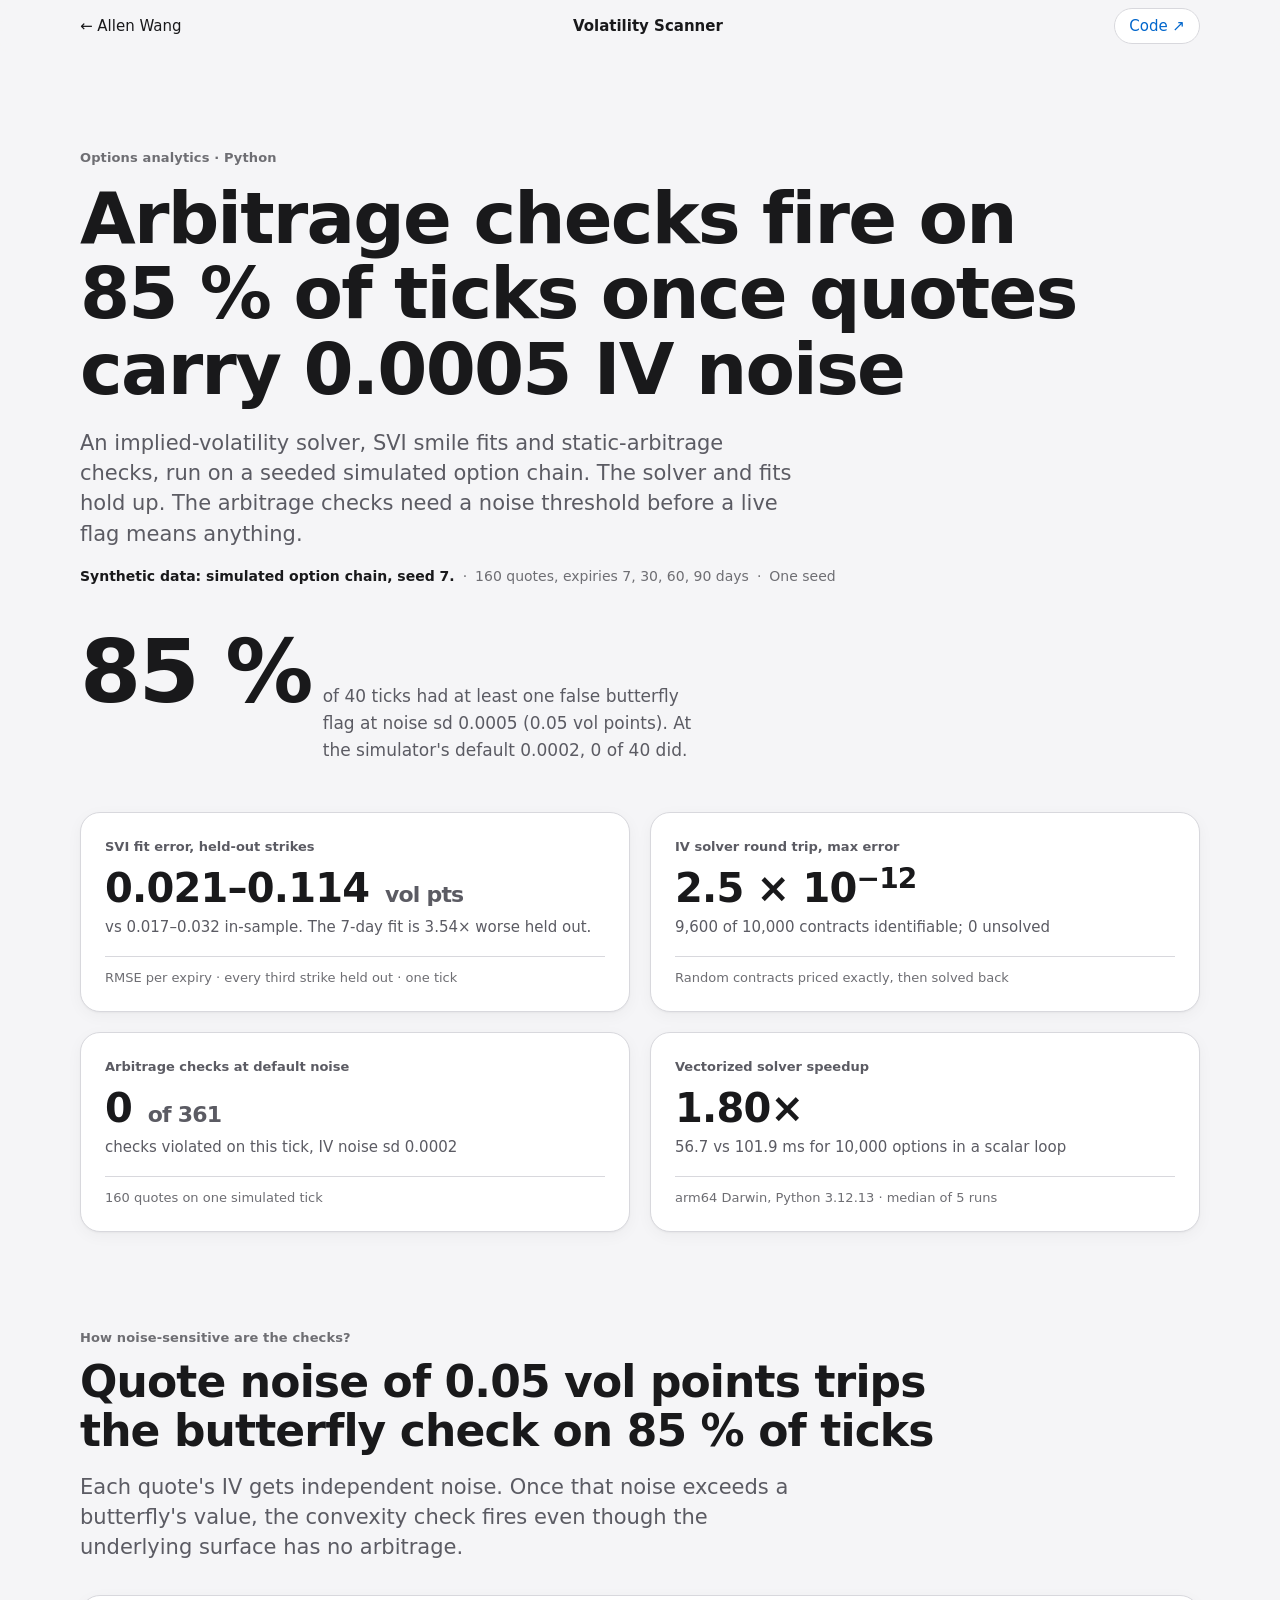
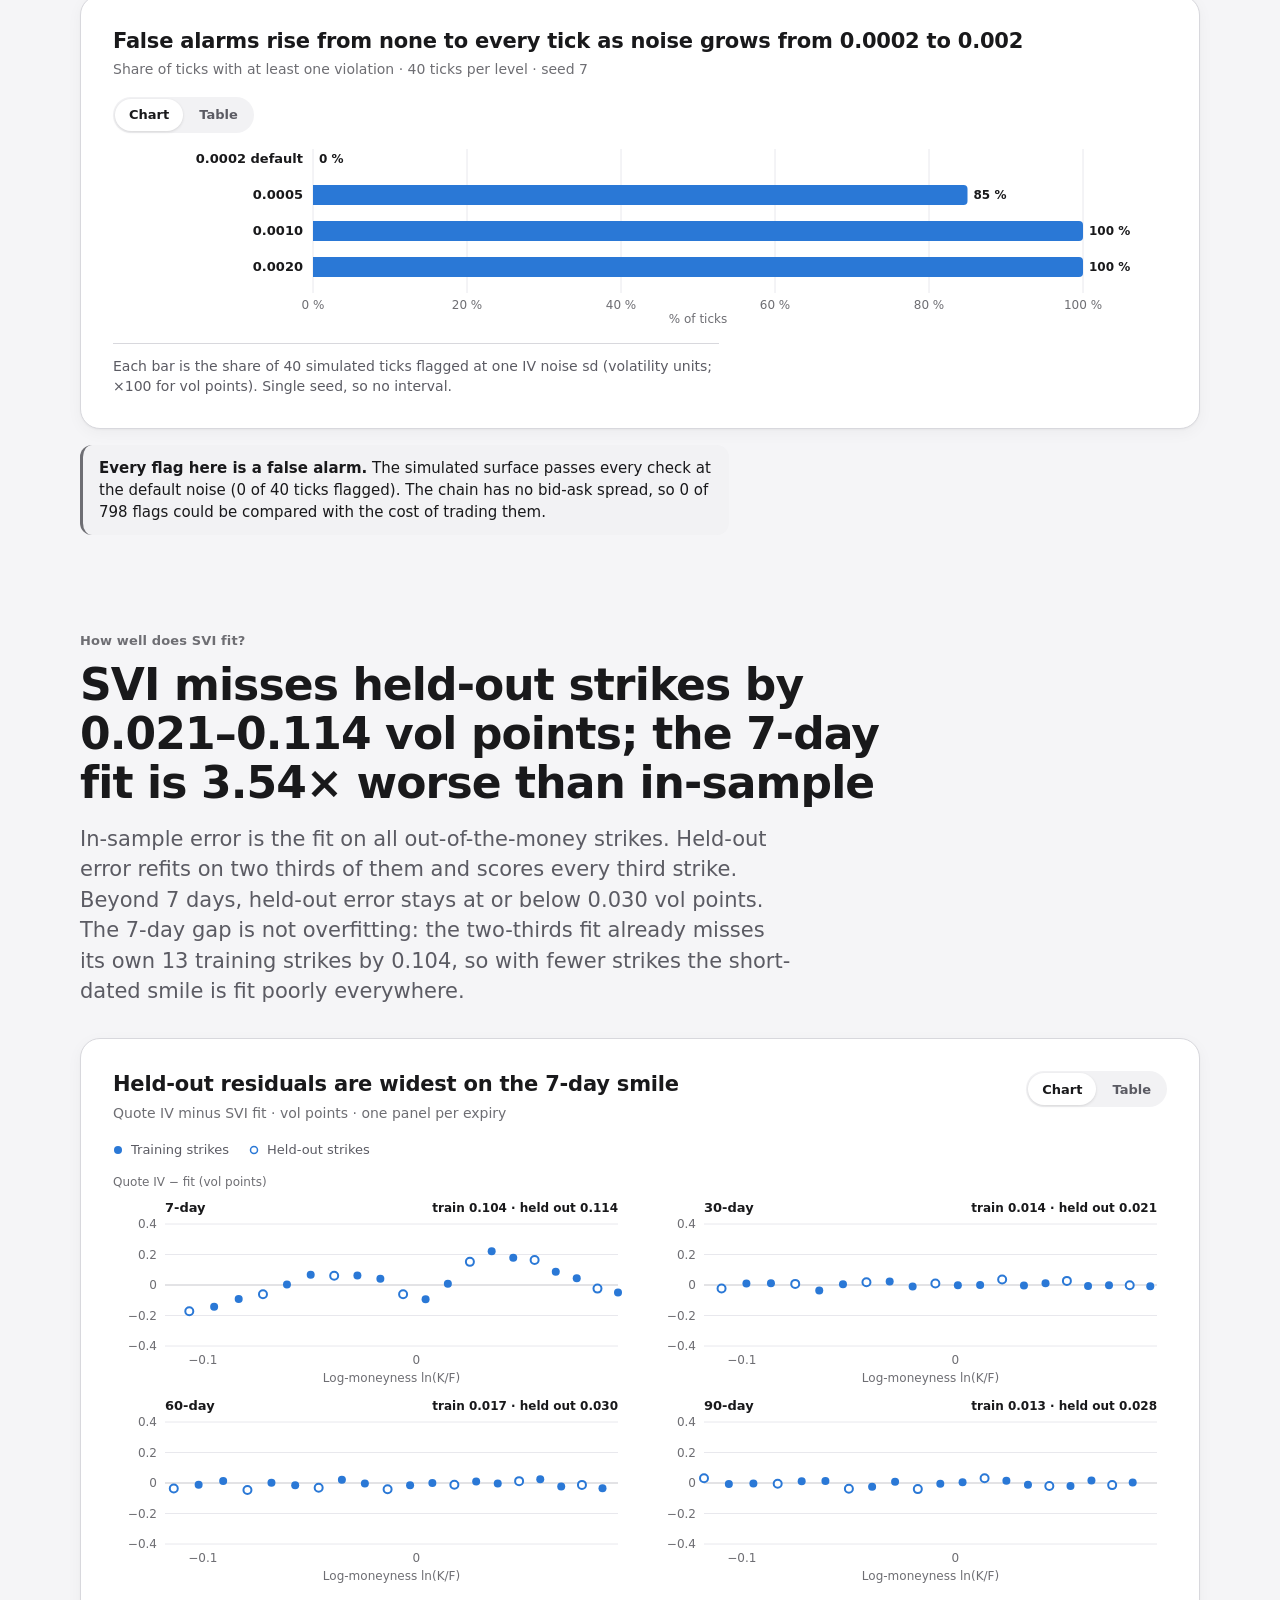
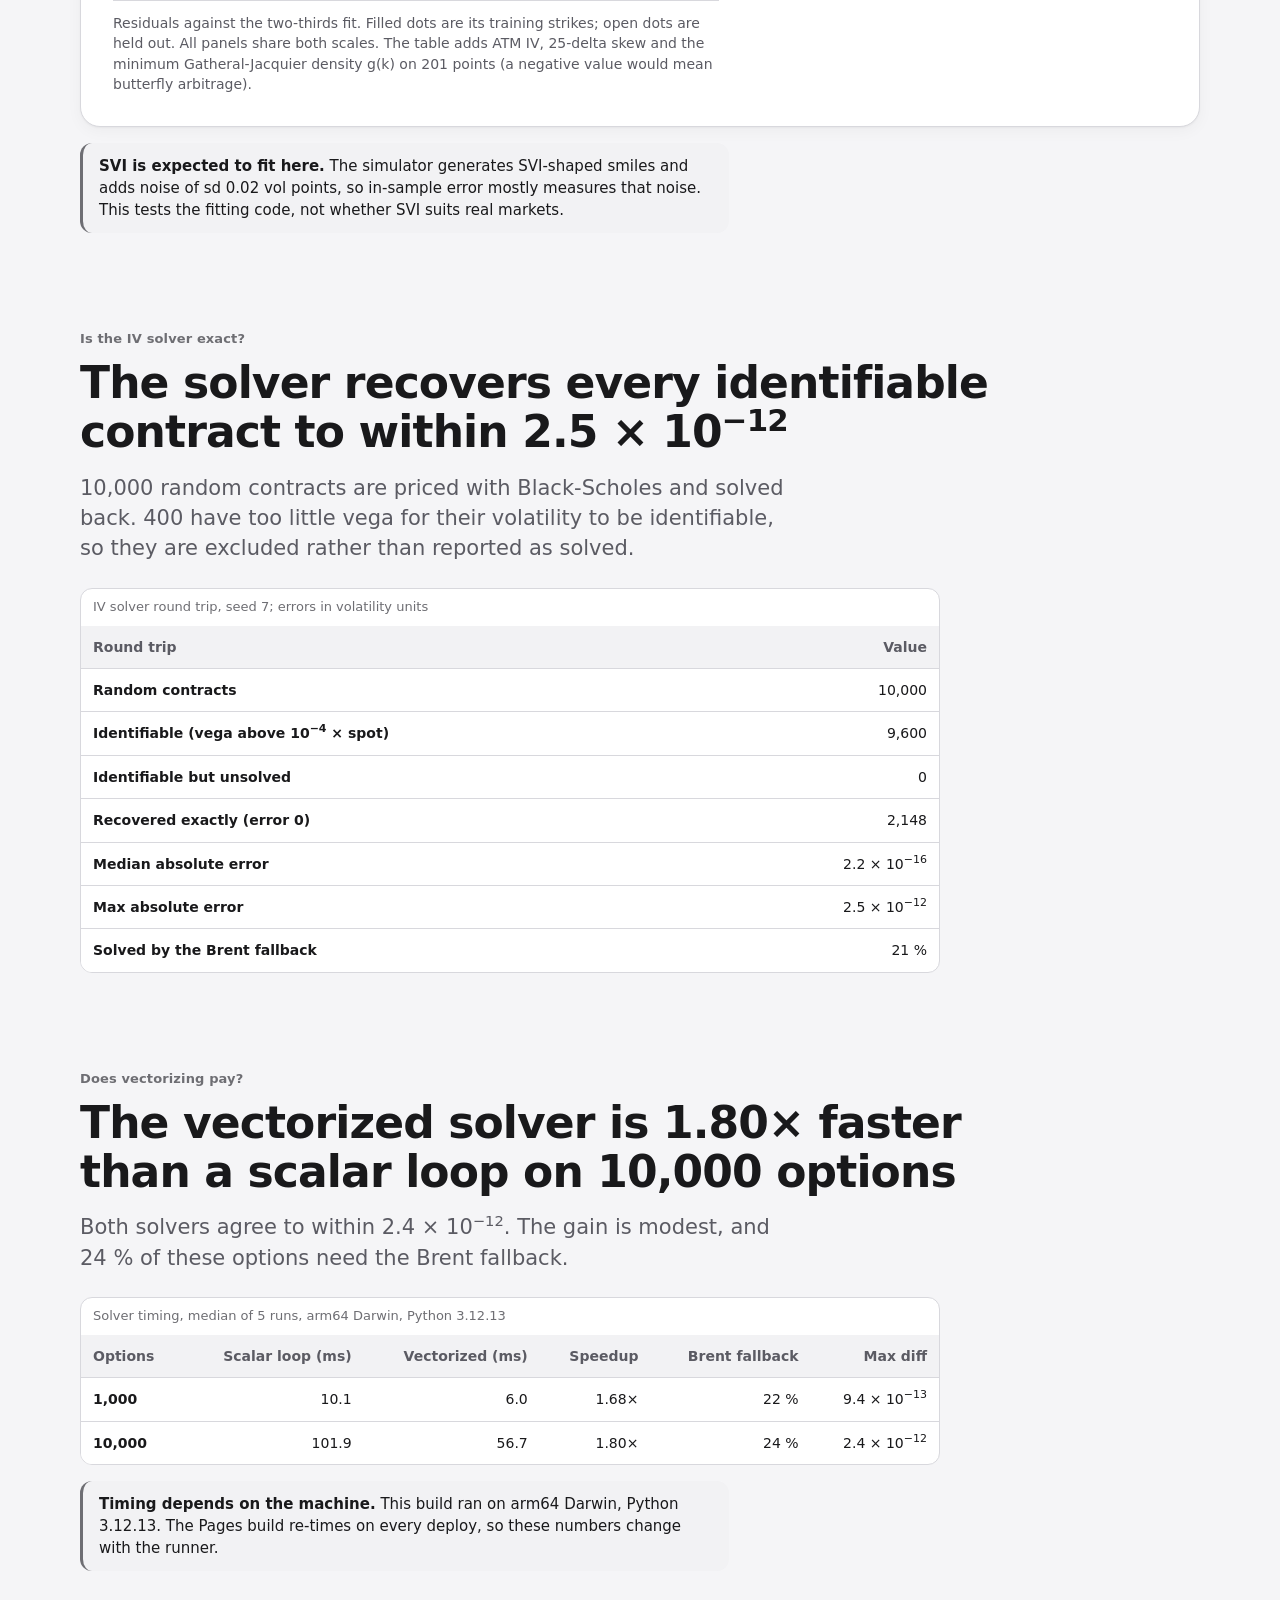
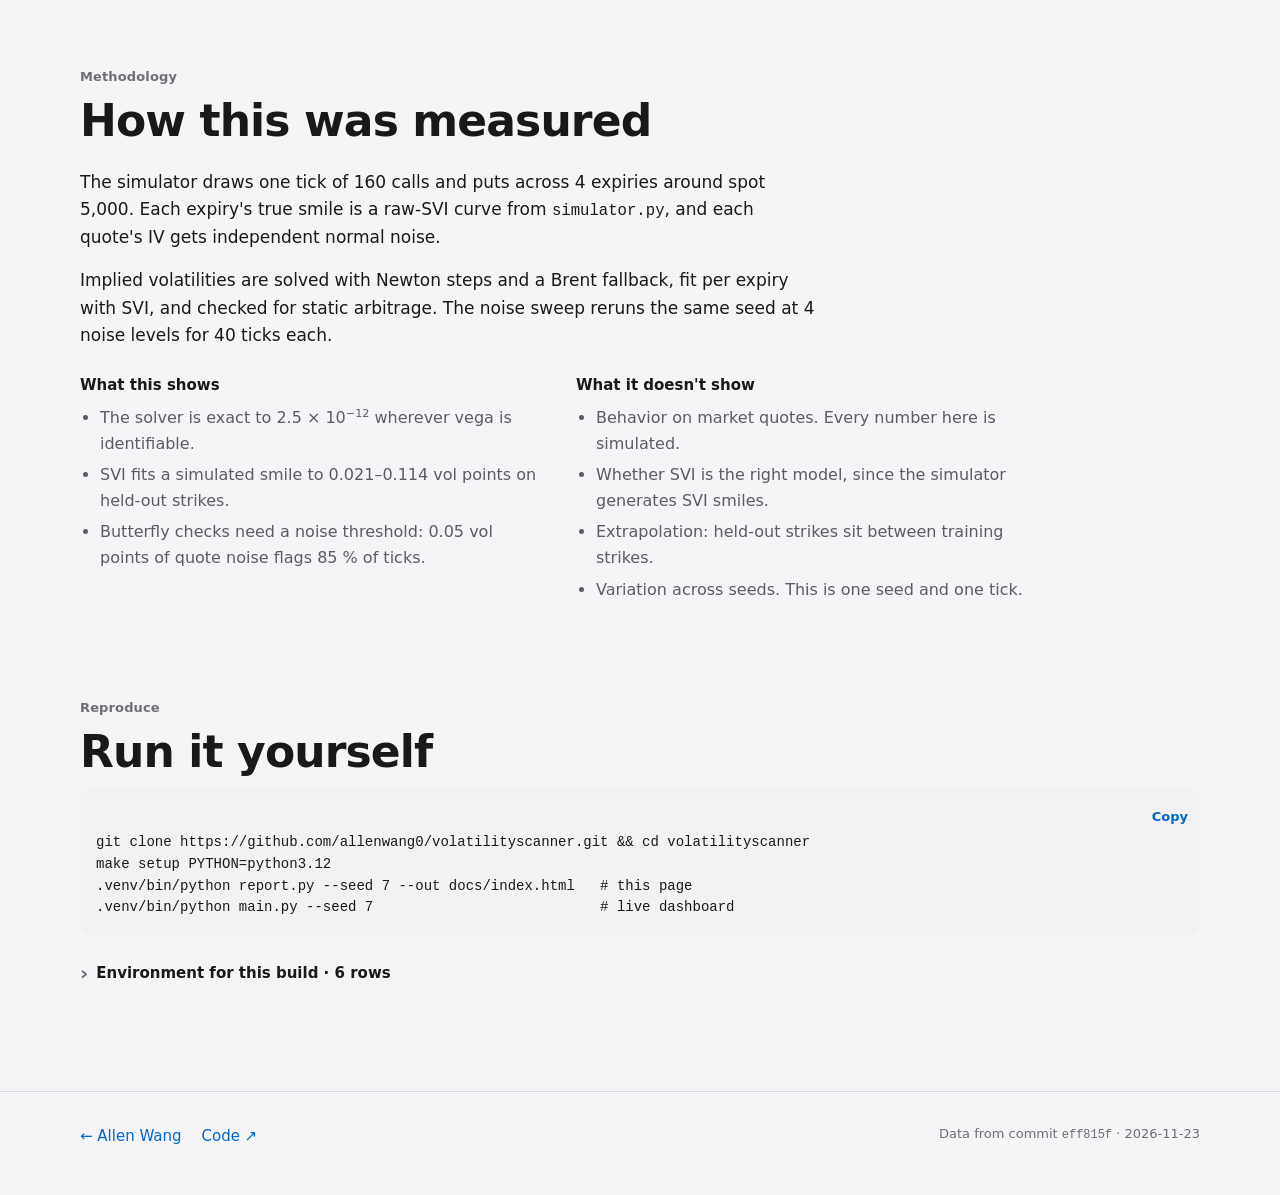
==== commit 7a113379: "Report: sync report-kit v1.0.6 and consistency pass" ====
--- a/docs/index.html
+++ b/docs/index.html
@@ -2,292 +2,143 @@
 <html lang="en">
 <head>
 <meta charset="utf-8">
-<meta name="viewport" content="width=device-width, initial-scale=1">
+<meta name="viewport" content="width=device-width, initial-scale=1, viewport-fit=cover">
 <title>Volatility Scanner · Allen Wang</title>
-<meta name="description" content="An options dashboard whose implied-volatility solver recovers σ to 2.5 × 10⁻¹² on all 9,600 simulated contracts with usable vega; SVI fits and 5 no-arbitrage checks.">
-<link rel="canonical" href="https://allenwang0.github.io/volatilityscanner/">
-<meta name="color-scheme" content="light dark">
-<meta property="og:type" content="article">
-<meta property="og:title" content="Volatility Scanner · Allen Wang">
-<meta property="og:description" content="An options dashboard whose implied-volatility solver recovers σ to 2.5 × 10⁻¹² on all 9,600 simulated contracts with usable vega; SVI fits and 5 no-arbitrage checks.">
-<meta property="og:url" content="https://allenwang0.github.io/volatilityscanner/">
-<meta property="og:site_name" content="Allen Wang">
-<script>try{var t=localStorage.getItem("theme");if(t==="light"||t==="dark")document.documentElement.setAttribute("data-theme",t)}catch(e){}addEventListener("beforeprint",function(){document.querySelectorAll("details").forEach(function(d){d.open=true})});</script>
-<style>
-/* report-kit v1 — shared tokens and components for project reports. Inlined by report_kit.py. */
-:root {
-  --space-1: 4px; --space-2: 8px; --space-3: 12px; --space-4: 16px; --space-5: 24px;
-  --space-6: 32px; --space-7: 48px; --space-8: 64px; --space-9: 96px; --space-10: 128px;
-  --page-max: 1120px; --measure: 720px; --gutter: 48px; --section-gap: 112px;
-  --card-gap: 20px; --card-pad: 32px; --radius-card: 24px; --radius-sm: 10px; --nav-h: 44px;
-  --font: -apple-system, BlinkMacSystemFont, "SF Pro Text", "Inter", "Segoe UI", Roboto, sans-serif;
-  --mono: ui-monospace, "SF Mono", "JetBrains Mono", Menlo, Consolas, monospace;
-  --fs-eyebrow: 13px; --fs-hero: clamp(36px, 5.2vw, 60px); --fs-hero-metric: clamp(44px, 7vw, 76px);
-  --fs-h2: clamp(26px, 3.2vw, 36px); --fs-h3: 21px; --fs-card-h: clamp(17px, 1.6vw, 20px);
-  --fs-card-metric: clamp(32px, 4vw, 44px); --fs-body: 17px; --fs-small: 14px; --fs-chart: 13px; --fs-code: 14px;
-  --ease: cubic-bezier(.2, 0, 0, 1); --ease-out: cubic-bezier(.16, 1, .3, 1);
-  --t-fast: 150ms; --t-mid: 220ms; --t-reveal: 320ms;
-  --canvas: #FBFBF9; --surface: #FFFFFF; --surface-sunk: #F2F2F5;
-  --text: #19191B; --text-2: #515154; --text-3: #6E6E73;
-  --border: rgba(0, 0, 0, .08); --grid: rgba(0, 0, 0, .07);
-  --accent: #0066CC; --focus-ring: 0 0 0 3px rgba(0, 102, 204, .45); --data-muted: #A1A1A6;
-  --data-1: #0066CC; --data-2: #E07A00; --data-3: #2A9D8F; --data-4: #8E5BD0; --data-5: #C2410C; --data-6: #5F6B7A;
-  --good: #1F7A4D; --bad: #B3261E; --caution: #8A5A00;
-  color-scheme: light;
-}
-@media (prefers-color-scheme: dark) {
-  :root:not([data-theme="light"]) {
-    --canvas: #0B0B0B; --surface: #161618; --surface-sunk: #1F1F22;
-    --text: #F5F5F7; --text-2: #A1A1A6; --text-3: #8A8A8E;
-    --border: rgba(255, 255, 255, .10); --grid: rgba(255, 255, 255, .08);
-    --accent: #3D9BFF; --focus-ring: 0 0 0 3px rgba(61, 155, 255, .55); --data-muted: #636366;
-    --data-1: #3D9BFF; --data-2: #FF9A2E; --data-3: #45C2B3; --data-4: #AC82E6; --data-5: #EE6A33; --data-6: #8896A8;
-    --good: #4CC38A; --bad: #F2726A; --caution: #E0B04A;
-    color-scheme: dark;
-  }
-}
-:root[data-theme="dark"] {
-  --canvas: #0B0B0B; --surface: #161618; --surface-sunk: #1F1F22;
-  --text: #F5F5F7; --text-2: #A1A1A6; --text-3: #8A8A8E;
-  --border: rgba(255, 255, 255, .10); --grid: rgba(255, 255, 255, .08);
-  --accent: #3D9BFF; --focus-ring: 0 0 0 3px rgba(61, 155, 255, .55); --data-muted: #636366;
-  --data-1: #3D9BFF; --data-2: #FF9A2E; --data-3: #45C2B3; --data-4: #AC82E6; --data-5: #EE6A33; --data-6: #8896A8;
-  --good: #4CC38A; --bad: #F2726A; --caution: #E0B04A;
-  color-scheme: dark;
-}
-@media (max-width: 1067px) {
-  :root { --measure: 680px; --gutter: 32px; --section-gap: 88px; --card-gap: 16px; --card-pad: 28px; }
-}
-@media (max-width: 734px) {
-  :root { --measure: 100%; --gutter: 20px; --section-gap: 64px; --card-gap: 12px; --card-pad: 20px;
-    --radius-card: 20px; --radius-sm: 8px; --fs-body: 16px; --fs-chart: 12px; }
-}
-
-/* Base */
-*, *::before, *::after { box-sizing: border-box; }
-html { scroll-behavior: smooth; -webkit-text-size-adjust: 100%; }
-body { margin: 0; background: var(--canvas); color: var(--text); font: 400 var(--fs-body)/1.6 var(--font);
-  -webkit-font-smoothing: antialiased; text-rendering: optimizeLegibility; }
-h1, h2, h3, h4 { margin: 0; text-wrap: balance; }
-p, li { text-wrap: pretty; }
-p { margin: 0 0 var(--space-4); }
-a { color: var(--accent); text-decoration: underline; text-decoration-thickness: 1px; text-underline-offset: 3px;
-  text-decoration-color: color-mix(in srgb, currentColor 35%, transparent); transition: text-decoration-color var(--t-fast) var(--ease); }
-a:hover { text-decoration-color: currentColor; }
-:focus-visible { outline: 2px solid var(--accent); outline-offset: 2px; box-shadow: var(--focus-ring); border-radius: 4px; }
-[id] { scroll-margin-top: calc(var(--nav-h) + var(--space-5)); }
-code, pre, kbd { font-family: var(--mono); font-size: .88em; }
-.num, table, .tabular, svg text { font-variant-numeric: tabular-nums; }
-.sr-only { position: absolute; width: 1px; height: 1px; overflow: hidden; clip: rect(0 0 0 0); white-space: nowrap; }
-.skip { position: absolute; left: var(--space-4); top: -60px; padding: var(--space-3) var(--space-4); background: var(--surface);
-  border-radius: var(--radius-sm); z-index: 10; }
-.skip:focus { top: var(--space-3); }
-.wrap { max-width: calc(var(--page-max) + 2 * var(--gutter)); margin: 0 auto; padding: 0 var(--gutter); }
-.prose { max-width: var(--measure); }
-.muted { color: var(--text-2); }
-
-/* Report header (identity row) */
-.report-header { display: flex; justify-content: space-between; align-items: center; gap: var(--space-4);
-  min-height: 56px; font-size: var(--fs-small); }
-.report-header a { color: var(--text-2); text-decoration: none; padding: var(--space-3) 0; }
-.report-header a:hover { color: var(--text); }
-
-/* Hero */
-.hero { padding-block: var(--space-8); }
-.hero-grid { display: grid; grid-template-columns: 7fr 5fr; gap: var(--space-7); align-items: end; }
-.eyebrow { font-size: var(--fs-eyebrow); font-weight: 600; line-height: 1.2; letter-spacing: .06em; text-transform: uppercase;
-  color: var(--text-2); margin: 0 0 var(--space-4); }
-.hero-title { font-size: var(--fs-hero); font-weight: 700; line-height: 1.05; letter-spacing: -.025em; }
-.hero-sub { font-size: clamp(19px, 1.9vw, 22px); line-height: 1.45; color: var(--text-2); margin: var(--space-4) 0 var(--space-6); max-width: 34em; }
-.hero-metric { margin: 0 0 var(--space-4); }
-.hero-metric .value { display: block; font-size: var(--fs-hero-metric); font-weight: 700; line-height: 1; letter-spacing: -.03em;
-  color: var(--accent); font-variant-numeric: tabular-nums; }
-.hero-metric .label { display: block; margin-top: var(--space-2); font-size: 19px; font-weight: 600; line-height: 1.35; }
-.hero-support { font-size: var(--fs-body); margin: 0 0 var(--space-2); }
-.hero-context { font-size: var(--fs-small); line-height: 1.45; color: var(--text-2); margin: 0 0 var(--space-5); }
-.actions { display: flex; flex-wrap: wrap; gap: var(--space-3); }
-.btn { display: inline-flex; align-items: center; min-height: 44px; padding: 0 var(--space-5); border-radius: 999px;
-  font-size: 15px; font-weight: 600; text-decoration: none; border: 1px solid var(--border); color: var(--text); background: var(--surface);
-  transition: background var(--t-fast) var(--ease), transform var(--t-fast) var(--ease); }
-.btn:hover { background: var(--surface-sunk); }
-.btn:active { transform: scale(.98); }
-.btn-primary { background: var(--accent); border-color: transparent; color: var(--canvas); }
-.btn-primary:hover { background: color-mix(in srgb, var(--accent) 88%, #000); }
-.hero-figure { margin: 0; background: var(--surface); border: 1px solid var(--border); border-radius: var(--radius-card); padding: var(--space-5); }
-.hero-figure .card-label { margin-bottom: var(--space-4); }
-
-/* Sticky section nav */
-.report-nav { position: sticky; top: 0; z-index: 5; background: color-mix(in srgb, var(--canvas) 86%, transparent);
-  -webkit-backdrop-filter: saturate(1.8) blur(16px); backdrop-filter: saturate(1.8) blur(16px); border-bottom: 1px solid var(--border); }
-.report-nav ul { display: flex; gap: var(--space-5); margin: 0 auto; padding: 0 var(--gutter); max-width: calc(var(--page-max) + 2 * var(--gutter));
-  list-style: none; overflow-x: auto; scrollbar-width: none; }
-.report-nav a { display: flex; align-items: center; min-height: var(--nav-h); white-space: nowrap; font-size: var(--fs-small);
-  color: var(--text-2); text-decoration: none; }
-.report-nav a:hover { color: var(--text); }
-
-/* Sections */
-.section { padding-top: var(--section-gap); }
-.section-head { margin: 0 0 var(--space-6); max-width: var(--measure); }
-.section-head h2 { font-size: var(--fs-h2); font-weight: 650; line-height: 1.15; letter-spacing: -.015em; }
-.section-head .eyebrow { margin-bottom: var(--space-3); }
-.section-head p { margin: var(--space-4) 0 0; color: var(--text-2); }
-h3.sub { font-size: var(--fs-h3); font-weight: 600; line-height: 1.25; letter-spacing: -.01em; margin: var(--space-6) 0 var(--space-3); }
-.anchor { margin-left: .3em; color: var(--text-3); text-decoration: none; opacity: 0; transition: opacity var(--t-fast) var(--ease); }
-h2:hover .anchor, .anchor:focus-visible { opacity: 1; }
-
-/* Bento grid: 12 / 6 / 1 columns */
-.bento { display: grid; grid-template-columns: repeat(12, minmax(0, 1fr)); gap: var(--card-gap); align-items: start; }
-.span-12 { grid-column: span 12; } .span-8 { grid-column: span 8; } .span-6 { grid-column: span 6; } .span-4 { grid-column: span 4; }
-@media (max-width: 1067px) {
-  .bento { grid-template-columns: repeat(6, minmax(0, 1fr)); }
-  .span-12, .span-8, .span-4 { grid-column: span 6; } .span-6 { grid-column: span 3; }
-  .hero-grid { grid-template-columns: 1fr; gap: var(--space-6); }
-}
-@media (max-width: 734px) {
-  .bento { grid-template-columns: minmax(0, 1fr); }
-  .bento > * { grid-column: 1 / -1; order: var(--p, 0); }
-  .hero { padding-block: var(--space-6) var(--space-7); }
-}
-
-/* Cards */
-.card { background: var(--surface); border: 1px solid var(--border); border-radius: var(--radius-card); padding: var(--card-pad); min-width: 0; }
-a.card { display: block; color: inherit; text-decoration: none; transition: box-shadow var(--t-fast) var(--ease), transform var(--t-fast) var(--ease); }
-a.card:hover { box-shadow: 0 6px 24px rgba(0, 0, 0, .06); transform: translateY(-2px); }
-.card-heading { font-size: var(--fs-card-h); font-weight: 600; line-height: 1.3; margin: 0 0 var(--space-3); }
-.card p { font-size: 15px; line-height: 1.55; color: var(--text-2); margin: 0 0 var(--space-3); }
-.card p:last-child { margin-bottom: 0; }
-.card-label { font-size: var(--fs-small); font-weight: 600; color: var(--text-2); margin: 0 0 var(--space-2); }
-.metric { margin: 0 0 var(--space-3); }
-.metric dt { font-size: var(--fs-small); font-weight: 600; color: var(--text-2); margin-bottom: var(--space-2); }
-.metric dd { margin: 0; font-size: var(--fs-card-metric); font-weight: 650; line-height: 1.05; letter-spacing: -.02em; font-variant-numeric: tabular-nums; }
-.metric .unit { font-size: .5em; font-weight: 600; letter-spacing: 0; color: var(--text-2); margin-left: .15em; }
-.reported { display: inline-block; font-size: 12px; font-weight: 600; color: var(--caution); margin-left: var(--space-2); }
-
-/* Comparison bars (HTML, inside cards) */
-.cmp { display: grid; gap: var(--space-3); margin: var(--space-3) 0; }
-.cmp-row { display: grid; grid-template-columns: minmax(0, 1fr); gap: var(--space-1); font-size: var(--fs-small); }
-.cmp-head { display: flex; justify-content: space-between; gap: var(--space-3); }
-.cmp-head b { font-weight: 600; font-variant-numeric: tabular-nums; }
-.cmp-track { height: 8px; border-radius: 4px; background: var(--surface-sunk); overflow: hidden; }
-.cmp-fill { display: block; height: 100%; border-radius: 4px; background: var(--data-muted); }
-.cmp-fill.is-accent { background: var(--accent); }
-
-/* Figure panel */
-.figure { margin: 0; background: var(--surface); border: 1px solid var(--border); border-radius: var(--radius-card); padding: var(--card-pad); }
-.figure + .figure, .figure + p, p + .figure, .note + .figure, .figure + .note { margin-top: var(--space-6); }
-.fig-takeaway { font-size: var(--fs-card-h); font-weight: 600; line-height: 1.3; margin: 0 0 var(--space-1); }
-.fig-question { font-size: var(--fs-small); color: var(--text-2); margin: 0 0 var(--space-5); }
-svg[role=img] { max-width: 100%; height: auto; }
-.fig-chart svg { display: block; width: 100%; overflow: visible; }
-.v-t, .v-p { display: none; }
-@media (max-width: 1067px) { .v-d { display: none; } .v-t { display: block; } }
-@media (max-width: 734px) { .v-t { display: none; } .v-p { display: block; } }
-.figure figcaption { font-size: var(--fs-small); line-height: 1.45; color: var(--text-2); margin-top: var(--space-5); max-width: var(--measure); }
-.figure figcaption p { margin: 0 0 var(--space-2); }
-details.data { margin-top: var(--space-1); font-size: var(--fs-small); }
-details.data summary { cursor: pointer; color: var(--accent); font-weight: 600; min-height: 44px; display: inline-flex; align-items: center; }
-details.data summary::marker { color: var(--text-3); }
-
-/* SVG chart grammar */
-.c-axis { stroke: var(--text-3); stroke-width: 1; fill: none; }
-.c-grid { stroke: var(--grid); stroke-width: 1; fill: none; }
-.c-floor { stroke: var(--text-3); stroke-width: 1; stroke-dasharray: 4 3; fill: none; }
-.c-band { fill: var(--surface-sunk); }
-.c-muted { fill: var(--data-muted); } .c-accent { fill: var(--accent); }
-.c-stroke-muted { stroke: var(--data-muted); fill: none; } .c-stroke-accent { stroke: var(--accent); fill: none; }
-.c-whisker { stroke: var(--text); stroke-width: 1.5; fill: none; }
-.c-label { fill: var(--text-2); font: 500 var(--fs-chart)/1.3 var(--font); }
-.c-value { fill: var(--text); font: 600 var(--fs-chart)/1.3 var(--font); }
-.c-tick { fill: var(--text-3); font: 500 12px/1 var(--font); }
-.c-title { fill: var(--text-2); font: 500 12px/1 var(--font); }
-.c-hi { fill: var(--accent); font-weight: 600; }
-.c-node { fill: var(--surface); stroke: var(--text-3); stroke-width: 1; }
-.c-node-sunk { fill: var(--surface-sunk); stroke: none; }
-.c-free { fill: none; stroke: var(--text-3); stroke-width: 1; stroke-dasharray: 3 2; }
-.c-line { stroke: var(--text-3); stroke-width: 1; fill: none; }
-.c-line-accent { stroke: var(--accent); stroke-width: 1.5; fill: none; }
-
-/* Technical note, code */
-.note { background: var(--surface-sunk); border-radius: var(--radius-card); padding: var(--space-5); }
-.note > h3 { font-size: var(--fs-card-h); font-weight: 600; margin: 0 0 var(--space-3); }
-.note p:last-child { margin-bottom: 0; }
-pre.code { margin: 0 0 var(--space-4); padding: var(--space-4); background: var(--surface-sunk); border-radius: var(--radius-sm);
-  overflow-x: auto; font-size: var(--fs-code); line-height: 1.55; tab-size: 4; }
-.note pre.code { background: var(--surface); }
-:not(pre) > code { padding: .1em .35em; border-radius: 6px; background: var(--surface-sunk); }
-/* short inline code never breaks inside a token; a pathological long one is clipped, never overflows */
-:not(pre) > code, .nowrap { white-space: nowrap; }
-:not(pre) > code { display: inline-block; max-width: 100%; overflow: hidden; text-overflow: ellipsis; vertical-align: bottom; line-height: 1.35; }
-.note :not(pre) > code { background: var(--surface); }
-
-/* Benchmark table */
-.table-wrap { overflow-x: auto; margin: 0 0 var(--space-4);
-  background: linear-gradient(to right, var(--tw-bg, var(--canvas)) 30%, transparent) left / 24px 100% no-repeat local,
-    linear-gradient(to left, var(--tw-bg, var(--canvas)) 30%, transparent) right / 24px 100% no-repeat local,
-    linear-gradient(to right, var(--grid), transparent) left / 8px 100% no-repeat scroll,
-    linear-gradient(to left, var(--grid), transparent) right / 8px 100% no-repeat scroll; }
-.card, .figure { --tw-bg: var(--surface); }
-table.bench { border-collapse: collapse; width: 100%; font-size: var(--fs-small); }
-table.bench caption { text-align: left; font-weight: 600; color: var(--text); padding: 0 0 var(--space-2); }
-table.bench th, table.bench td { padding: var(--space-3) var(--space-3); height: 44px; text-align: left; border-bottom: 1px solid var(--border); white-space: nowrap; }
-table.bench thead th { font-weight: 600; color: var(--text-2); }
-table.bench tbody th { font-weight: 500; }
-table.bench .num { text-align: right; }
-
-/* Methodology */
-dl.method { display: grid; grid-template-columns: minmax(140px, 220px) minmax(0, 1fr); gap: 0 var(--space-6); margin: 0; max-width: 900px; font-size: 15px; }
-dl.method dt, dl.method dd { padding: var(--space-3) 0; border-top: 1px solid var(--border); margin: 0; }
-dl.method dt { font-weight: 600; color: var(--text-2); }
-@media (max-width: 734px) { dl.method { grid-template-columns: minmax(0, 1fr); } dl.method dd { border-top: 0; padding-top: 0; } }
-
-/* Lists: limitations, reproduce, sources */
-ul.limits { list-style: none; padding: 0; margin: 0; max-width: var(--measure); }
-ul.limits li { position: relative; padding: 0 0 var(--space-4) var(--space-6); }
-ul.limits li::before { content: ""; position: absolute; left: 4px; top: .55em; width: 8px; height: 8px; border-radius: 2px; background: var(--caution); }
-ul.limits b { font-weight: 600; }
-ol.steps { padding: 0; margin: 0; max-width: 900px; list-style: none; counter-reset: step; }
-ol.steps > li { counter-increment: step; position: relative; padding-left: var(--space-7); margin-bottom: var(--space-5); }
-ol.steps > li::before { content: counter(step); position: absolute; left: 0; top: 0; width: 28px; height: 28px; border-radius: 50%;
-  background: var(--surface-sunk); font-size: var(--fs-small); font-weight: 600; display: grid; place-items: center; }
-ol.steps p { margin: 0 0 var(--space-2); }
-.ref { font-size: 12px; font-weight: 600; text-decoration: none; vertical-align: super; line-height: 0; margin-left: 2px; white-space: nowrap; }
-.ref:hover { text-decoration: underline; }
-table.bench td.wrap-ok { white-space: normal; min-width: 220px; }
-
-/* Footer */
-.report-footer { margin-top: var(--section-gap); padding: var(--space-6) 0 var(--space-8); border-top: 1px solid var(--border);
-  font-size: 13px; color: var(--text-2); display: flex; flex-wrap: wrap; justify-content: space-between; gap: var(--space-3); }
-.report-footer a { color: var(--text-2); }
-
-@media (prefers-reduced-motion: reduce) {
-  html { scroll-behavior: auto; }
-  *, *::before, *::after { transition-duration: 0ms !important; animation-duration: 0ms !important; }
-}
-@media print {
-  :root:not(#print) { --canvas: #fff; --surface: #fff; --surface-sunk: #F2F2F5; --text: #19191B; --text-2: #515154; --text-3: #6E6E73;
-    --accent: #0066CC; --data-muted: #A1A1A6; --border: rgba(0, 0, 0, .15); --grid: rgba(0, 0, 0, .1);
-    --caution: #8A5A00; color-scheme: light; }
-  .report-nav, .skip, .actions, .anchor { display: none !important; }
-  .section { padding-top: var(--space-7); }
-  .figure, .card, .note, pre, table { break-inside: avoid; }
-  .v-d { display: block !important; } .v-t, .v-p { display: none !important; }
-  a.src[href^="http"]::after { content: " (" attr(href) ")"; font-size: 11px; color: var(--text-2); word-break: break-all; }
-  details.data > *:not(summary) { display: block; }
-}
-</style>
+<meta name="description" content="An implied-volatility solver, SVI smile fits and static-arbitrage checks, run on a seeded simulated option chain (seed 7).">
+<meta name="theme-color" content="#f5f5f7" media="(prefers-color-scheme: light)">
+<meta name="theme-color" content="#0b0b0b" media="(prefers-color-scheme: dark)">
+<script>try{var t=localStorage.getItem("theme");if(t==="light"||t==="dark")document.documentElement.setAttribute("data-theme",t)}catch(e){}</script>
+<link rel="icon" href="data:,">
+<link rel="stylesheet" href="kit/report.css">
+<link rel="stylesheet" href="report.local.css">
+<script src="kit/report.js" defer></script>
+<script src="kit/charts.js" defer></script>
+<script src="report.local.js" defer></script>
 </head>
 <body>
 <a class="skip" href="#main">Skip to content</a>
-<header class="wrap"><nav class="report-header" aria-label="Site"><a href="https://allenwang0.github.io/">← Allen Wang</a><span><a href="https://github.com/allenwang0/volatilityscanner">Source</a></span></nav></header>
+<header class="bar">
+  <div class="wrap">
+    <a class="back" href="https://allenwang0.github.io/">← Allen Wang</a>
+    <span class="title" aria-hidden="true">Volatility Scanner</span>
+    <a class="pill" href="https://github.com/allenwang0/volatilityscanner">Code ↗</a>
+  </div>
+</header>
 <main id="main">
-<section class="hero wrap" aria-labelledby="title"><div class="hero-grid"><div><p class="eyebrow">Numerical methods · Python · Simulated data</p><h1 class="hero-title" id="title">Volatility Scanner</h1><p class="hero-sub">A live options dashboard: it inverts every quote to an implied volatility, fits a smile per expiry and runs five no-arbitrage checks, twice a second.</p><p class="hero-metric"><span class="value">2.5 × 10⁻¹²</span><span class="label">Largest implied-volatility error; all 9,600 contracts with usable vega solved<a class="ref" href="#evidence-e1" aria-label="Evidence E1">[E1]</a></span></p><p class="hero-support"><b>Usable vega</b> means the option's price still responds to volatility: vega above 10⁻⁴ × spot. Below that, many volatilities give the same price to machine precision, so the price cannot pin one down.<a class="ref" href="#evidence-e2" aria-label="Evidence E2">[E2]</a></p><p class="hero-context">Simulated data, no market quotes: 10,000 Black–Scholes contracts priced from known volatilities (5%–200%), seed 7.</p><div class="actions"><a href="https://github.com/allenwang0/volatilityscanner" class="btn btn-primary">Source</a><a href="#reproduce" class="btn">Reproduce</a></div></div><div class="hero-figure"><p class="card-label">The dashboard, simulated chain</p><a href="assets/live.gif" aria-label="Open the dashboard recording full size" style="display:block;border-radius:12px;overflow:hidden"><picture><source srcset="assets/live-still.png" media="(prefers-reduced-motion: reduce)"><img src="assets/live.gif" width="825" height="540" style="display:block;width:100%;height:auto" alt="Recording of the dashboard on simulated data: four implied-volatility smiles with SVI fits, the at-the-money term structure and 25-delta skew, updating each tick."></picture></a></div></div></section><nav class="wrap" aria-label="Contents" style="margin-top:-24px"><p class="card-label">Contents</p><ol style="display:flex;flex-wrap:wrap;gap:4px 24px;margin:0;padding:0;list-style:none;font-size:15px"><li><a href="#findings" style="display:inline-block;padding:10px 0">Findings</a></li><li><a href="#solver" style="display:inline-block;padding:10px 0">Solver</a></li><li><a href="#smile" style="display:inline-block;padding:10px 0">Smile fit</a></li><li><a href="#arbitrage" style="display:inline-block;padding:10px 0">Arbitrage checks</a></li><li><a href="#streaming" style="display:inline-block;padding:10px 0">Streaming</a></li><li><a href="#methodology" style="display:inline-block;padding:10px 0">Methodology</a></li><li><a href="#limitations" style="display:inline-block;padding:10px 0">Limitations</a></li><li><a href="#reproduce" style="display:inline-block;padding:10px 0">Reproduce</a></li><li><a href="#evidence" style="display:inline-block;padding:10px 0">Evidence</a></li></ol></nav><section class="section wrap" aria-labelledby="findings"><div class="section-head"><p class="eyebrow">Findings</p><h2 id="findings">What the scanner does, measured on simulated data<a class="anchor" href="#findings" aria-label="Link to this section">#</a></h2></div><div class="bento"><div class="card span-4" style="--p:1"><h3 class="card-heading">The smile fit reaches the noise floor</h3><dl class="metric"><dt>30-day held-out RMSE</dt><dd>0.021<span class="unit">vol pts</span></dd></dl><p>The simulator adds 0.02 vol points of noise, so the fit cannot do better on these quotes.<a class="ref" href="#evidence-e3" aria-label="Evidence E3">[E3]</a><a class="ref" href="#evidence-e4" aria-label="Evidence E4">[E4]</a></p></div><div class="card span-4" style="--p:2"><h3 class="card-heading">Five arbitrage checks run each tick</h3><dl class="metric"><dt>Conditions checked per tick</dt><dd>361</dd></dl><p>Over 160 simulated quotes, each violation sized in dollars and compared with half the bid-ask spread.<a class="ref" href="#evidence-e5" aria-label="Evidence E5">[E5]</a></p></div><div class="card span-4" style="--p:3"><h3 class="card-heading">A slow browser cannot stall the stream</h3><dl class="metric"><dt>Tick interval</dt><dd>0.5<span class="unit">s</span></dd></dl><p>Each client has a 1-slot outbox; a client that falls behind skips to the newest tick.<a class="ref" href="#evidence-e7" aria-label="Evidence E7">[E7]</a><a class="ref" href="#evidence-e8" aria-label="Evidence E8">[E8]</a></p></div><div class="card span-6" style="--p:4"><h3 class="card-heading">Vectorizing the solver gains little</h3><div class="cmp"><div class="cmp-row"><div class="cmp-head"><span>Vectorized</span><b>81 ms</b></div><div class="cmp-track" aria-hidden="true"><span class="cmp-fill is-accent" style="width:67.8%"></span></div></div><div class="cmp-row"><div class="cmp-head"><span>Scalar loop</span><b>120 ms</b></div><div class="cmp-track" aria-hidden="true"><span class="cmp-fill" style="width:100.0%"></span></div></div></div><p>10,000 contracts, median of 5 runs: 1.47×. 24% of contracts fall back to the scalar Brent path, which bounds the gain.<a class="ref" href="#evidence-e9" aria-label="Evidence E9">[E9]</a></p></div><div class="card span-6" style="--p:5"><h3 class="card-heading">Failures are reported, never guessed</h3><p>A quote that cannot be inverted returns NaN with a reason code — <code>invalid_input</code>, <code>zero_price</code>, <code>at_or_below_intrinsic</code>, <code>above_upper_bound</code>, <code>outside_bracket</code> — and the dashboard draws it as a hollow marker.<a class="ref" href="#evidence-e10" aria-label="Evidence E10">[E10]</a></p></div></div></section><section class="section wrap" aria-labelledby="solver"><div class="section-head"><p class="eyebrow">Implied volatility</p><h2 id="solver">The solver recovers volatility wherever the price depends on it<a class="anchor" href="#solver" aria-label="Link to this section">#</a></h2></div><div class="prose"><p>Implied volatility is the σ that makes the Black–Scholes price equal the quoted price; there is no closed form, so it is found by root-finding. The solver first rejects prices outside the no-arbitrage bounds, starts Newton's method from the Brenner–Subrahmanyam guess, and hands any contract whose step leaves the bracket or whose vega is too flat to Brent's method — 21% of this set.</p><p>Every contract with usable vega solved. The largest error is the same order as the stopping rule — Newton ends once a step moves σ by less than 10⁻¹² — and the median, 2.2 × 10⁻¹⁶, is double-precision rounding.<a class="ref" href="#evidence-e1" aria-label="Evidence E1">[E1]</a></p></div><figure class="figure" id="fig-iv-error" aria-labelledby="fig-iv-error-t"><h3 class="fig-takeaway" id="fig-iv-error-t">Above the vega cutoff every error is below 10⁻¹¹; below it, errors reach 0.28</h3><p class="fig-question">How close is the solved volatility to the one that priced the option, and where does that break down?</p><div class="fig-chart"><div class="v-d"><svg xmlns="http://www.w3.org/2000/svg" viewBox="0 0 1000 400" width="1000" height="400" role="img" aria-labelledby="err-d-title err-d-desc"><title id="err-d-title">IV error stays near machine precision wherever vega is usable</title><desc id="err-d-desc">Largest and median absolute implied-volatility error per decade of vega divided by spot, 10,000 contracts. Above the cutoff of 0.0001 the largest error is 2.5e-12; below it errors rise to 0.28.</desc><rect class="c-band" x="58" y="44" width="34" height="308"/><path class="c-grid" d="M58 352H926"/><text x="50" y="356" class="c-tick" text-anchor="end">10⁻¹⁶</text><path class="c-grid" d="M58 275H926"/><text x="50" y="279" class="c-tick" text-anchor="end">10⁻¹²</text><path class="c-grid" d="M58 198H926"/><text x="50" y="202" class="c-tick" text-anchor="end">10⁻⁸</text><path class="c-grid" d="M58 121H926"/><text x="50" y="125" class="c-tick" text-anchor="end">10⁻⁴</text><path class="c-grid" d="M58 44H926"/><text x="50" y="48" class="c-tick" text-anchor="end">1</text><text x="263.6" y="370" class="c-tick" text-anchor="middle">10⁻¹²</text><text x="429.2" y="370" class="c-tick" text-anchor="middle">10⁻⁹</text><text x="594.8" y="370" class="c-tick" text-anchor="middle">10⁻⁶</text><text x="760.4" y="370" class="c-tick" text-anchor="middle">10⁻³</text><text x="926" y="370" class="c-tick" text-anchor="middle">1</text><text x="75" y="370" class="c-tick" text-anchor="middle">&lt;10⁻¹⁵</text><path class="c-axis" d="M58 352H926"/><path class="c-floor" d="M705.2 36V352"/><text x="711.2" y="42" class="c-label">usable: vega &gt; 10⁻⁴ × spot →</text><path class="c-stroke-muted" stroke-width="1.5" fill="none" d="M75 69.3L125.6 97.7L180.8 97.6L236 122L291.2 142.9L346.4 159.4L401.6 181.5L456.8 203L512 211.9L567.2 239.1L622.4 260.1L677.6 277.6L732.8 290.2L788 309.7L843.2 328.8L898.4 345.3"/><circle cx="75" cy="69.3" r="3" class="c-muted"/><circle cx="125.6" cy="97.7" r="3" class="c-muted"/><circle cx="180.8" cy="97.6" r="3" class="c-muted"/><circle cx="236" cy="122" r="3" class="c-muted"/><circle cx="291.2" cy="142.9" r="3" class="c-muted"/><circle cx="346.4" cy="159.4" r="3" class="c-muted"/><circle cx="401.6" cy="181.5" r="3" class="c-muted"/><circle cx="456.8" cy="203" r="3" class="c-muted"/><circle cx="512" cy="211.9" r="3" class="c-muted"/><circle cx="567.2" cy="239.1" r="3" class="c-muted"/><circle cx="622.4" cy="260.1" r="3" class="c-muted"/><circle cx="677.6" cy="277.6" r="3" class="c-muted"/><circle cx="732.8" cy="290.2" r="3" class="c-muted"/><circle cx="788" cy="309.7" r="3" class="c-muted"/><circle cx="843.2" cy="328.8" r="3" class="c-muted"/><circle cx="898.4" cy="345.3" r="3" class="c-muted"/><text x="906.4" y="349.3" class="c-label">median</text><path class="c-line-accent" stroke-width="2" fill="none" d="M75 54.6L125.6 93.2L180.8 88.9L236 90.6L291.2 120.9L346.4 136.6L401.6 157.6L456.8 173.3L512 197.9L567.2 216.3L622.4 233.2L677.6 247.3L732.8 267.5L788 287.2L843.2 286.6L898.4 286.8"/><circle cx="75" cy="54.6" r="3.5" class="c-accent"/><circle cx="125.6" cy="93.2" r="3.5" class="c-accent"/><circle cx="180.8" cy="88.9" r="3.5" class="c-accent"/><circle cx="236" cy="90.6" r="3.5" class="c-accent"/><circle cx="291.2" cy="120.9" r="3.5" class="c-accent"/><circle cx="346.4" cy="136.6" r="3.5" class="c-accent"/><circle cx="401.6" cy="157.6" r="3.5" class="c-accent"/><circle cx="456.8" cy="173.3" r="3.5" class="c-accent"/><circle cx="512" cy="197.9" r="3.5" class="c-accent"/><circle cx="567.2" cy="216.3" r="3.5" class="c-accent"/><circle cx="622.4" cy="233.2" r="3.5" class="c-accent"/><circle cx="677.6" cy="247.3" r="3.5" class="c-accent"/><circle cx="732.8" cy="267.5" r="3.5" class="c-accent"/><circle cx="788" cy="287.2" r="3.5" class="c-accent"/><circle cx="843.2" cy="286.6" r="3.5" class="c-accent"/><circle cx="898.4" cy="286.8" r="3.5" class="c-accent"/><text x="906.4" y="290.8" class="c-label c-hi">largest</text><path class="c-axis" d="M732.8 261.5V241.5"/><text x="738.8" y="245.5" class="c-value">2.5 × 10⁻¹²</text><text x="58" y="14" class="c-title">Absolute error in σ (log scale)</text><text x="926" y="392" class="c-title" text-anchor="end">Vega ÷ spot (log scale)</text></svg></div><div class="v-t"><svg xmlns="http://www.w3.org/2000/svg" viewBox="0 0 640 360" width="640" height="360" role="img" aria-labelledby="err-t-title err-t-desc"><title id="err-t-title">IV error stays near machine precision wherever vega is usable</title><desc id="err-t-desc">Largest and median absolute implied-volatility error per decade of vega divided by spot, 10,000 contracts. Above the cutoff of 0.0001 the largest error is 2.5e-12; below it errors rise to 0.28.</desc><rect class="c-band" x="58" y="44" width="34" height="268"/><path class="c-grid" d="M58 312H566"/><text x="50" y="316" class="c-tick" text-anchor="end">10⁻¹⁶</text><path class="c-grid" d="M58 245H566"/><text x="50" y="249" class="c-tick" text-anchor="end">10⁻¹²</text><path class="c-grid" d="M58 178H566"/><text x="50" y="182" class="c-tick" text-anchor="end">10⁻⁸</text><path class="c-grid" d="M58 111H566"/><text x="50" y="115" class="c-tick" text-anchor="end">10⁻⁴</text><path class="c-grid" d="M58 44H566"/><text x="50" y="48" class="c-tick" text-anchor="end">1</text><text x="191.6" y="330" class="c-tick" text-anchor="middle">10⁻¹²</text><text x="285.2" y="330" class="c-tick" text-anchor="middle">10⁻⁹</text><text x="378.8" y="330" class="c-tick" text-anchor="middle">10⁻⁶</text><text x="472.4" y="330" class="c-tick" text-anchor="middle">10⁻³</text><text x="566" y="330" class="c-tick" text-anchor="middle">1</text><text x="75" y="330" class="c-tick" text-anchor="middle">&lt;10⁻¹⁵</text><path class="c-axis" d="M58 312H566"/><path class="c-floor" d="M441.2 36V312"/><text x="435.2" y="42" class="c-label" text-anchor="end">usable: vega &gt; 10⁻⁴ × spot →</text><path class="c-stroke-muted" stroke-width="1.5" fill="none" d="M75 66L113.6 90.7L144.8 90.6L176 111.9L207.2 130L238.4 144.4L269.6 163.6L300.8 182.4L332 190.1L363.2 213.8L394.4 232.1L425.6 247.3L456.8 258.2L488 275.2L519.2 291.8L550.4 306.2"/><circle cx="75" cy="66" r="3" class="c-muted"/><circle cx="113.6" cy="90.7" r="3" class="c-muted"/><circle cx="144.8" cy="90.6" r="3" class="c-muted"/><circle cx="176" cy="111.9" r="3" class="c-muted"/><circle cx="207.2" cy="130" r="3" class="c-muted"/><circle cx="238.4" cy="144.4" r="3" class="c-muted"/><circle cx="269.6" cy="163.6" r="3" class="c-muted"/><circle cx="300.8" cy="182.4" r="3" class="c-muted"/><circle cx="332" cy="190.1" r="3" class="c-muted"/><circle cx="363.2" cy="213.8" r="3" class="c-muted"/><circle cx="394.4" cy="232.1" r="3" class="c-muted"/><circle cx="425.6" cy="247.3" r="3" class="c-muted"/><circle cx="456.8" cy="258.2" r="3" class="c-muted"/><circle cx="488" cy="275.2" r="3" class="c-muted"/><circle cx="519.2" cy="291.8" r="3" class="c-muted"/><circle cx="550.4" cy="306.2" r="3" class="c-muted"/><text x="558.4" y="310.2" class="c-label">median</text><path class="c-line-accent" stroke-width="2" fill="none" d="M75 53.2L113.6 86.8L144.8 83.1L176 84.5L207.2 111L238.4 124.6L269.6 142.8L300.8 156.5L332 177.9L363.2 193.9L394.4 208.6L425.6 220.9L456.8 238.5L488 255.6L519.2 255.1L550.4 255.3"/><circle cx="75" cy="53.2" r="3.5" class="c-accent"/><circle cx="113.6" cy="86.8" r="3.5" class="c-accent"/><circle cx="144.8" cy="83.1" r="3.5" class="c-accent"/><circle cx="176" cy="84.5" r="3.5" class="c-accent"/><circle cx="207.2" cy="111" r="3.5" class="c-accent"/><circle cx="238.4" cy="124.6" r="3.5" class="c-accent"/><circle cx="269.6" cy="142.8" r="3.5" class="c-accent"/><circle cx="300.8" cy="156.5" r="3.5" class="c-accent"/><circle cx="332" cy="177.9" r="3.5" class="c-accent"/><circle cx="363.2" cy="193.9" r="3.5" class="c-accent"/><circle cx="394.4" cy="208.6" r="3.5" class="c-accent"/><circle cx="425.6" cy="220.9" r="3.5" class="c-accent"/><circle cx="456.8" cy="238.5" r="3.5" class="c-accent"/><circle cx="488" cy="255.6" r="3.5" class="c-accent"/><circle cx="519.2" cy="255.1" r="3.5" class="c-accent"/><circle cx="550.4" cy="255.3" r="3.5" class="c-accent"/><text x="558.4" y="259.3" class="c-label c-hi">largest</text><path class="c-axis" d="M456.8 232.5V212.5"/><text x="462.8" y="216.5" class="c-value">2.5 × 10⁻¹²</text><text x="58" y="14" class="c-title">Absolute error in σ (log scale)</text><text x="566" y="352" class="c-title" text-anchor="end">Vega ÷ spot (log scale)</text></svg></div><div class="v-p"><svg xmlns="http://www.w3.org/2000/svg" viewBox="0 0 320 300" width="320" height="300" role="img" aria-labelledby="err-p-title err-p-desc"><title id="err-p-title">IV error stays near machine precision wherever vega is usable</title><desc id="err-p-desc">Largest and median absolute implied-volatility error per decade of vega divided by spot, 10,000 contracts. Above the cutoff of 0.0001 the largest error is 2.5e-12; below it errors rise to 0.28.</desc><rect class="c-band" x="46" y="44" width="24" height="208"/><path class="c-grid" d="M46 252H262"/><text x="38" y="256" class="c-tick" text-anchor="end">10⁻¹⁶</text><path class="c-grid" d="M46 200H262"/><text x="38" y="204" class="c-tick" text-anchor="end">10⁻¹²</text><path class="c-grid" d="M46 148H262"/><text x="38" y="152" class="c-tick" text-anchor="end">10⁻⁸</text><path class="c-grid" d="M46 96H262"/><text x="38" y="100" class="c-tick" text-anchor="end">10⁻⁴</text><path class="c-grid" d="M46 44H262"/><text x="38" y="48" class="c-tick" text-anchor="end">1</text><text x="138" y="270" class="c-tick" text-anchor="middle">10⁻¹⁰</text><text x="200" y="270" class="c-tick" text-anchor="middle">10⁻⁵</text><text x="262" y="270" class="c-tick" text-anchor="middle">1</text><text x="58" y="270" class="c-tick" text-anchor="middle">&lt;10⁻¹⁵</text><path class="c-axis" d="M46 252H262"/><path class="c-floor" d="M212.4 36V252"/><text x="206.4" y="42" class="c-label" text-anchor="end">usable vega →</text><path class="c-stroke-muted" stroke-width="1.5" fill="none" d="M58 61.1L82.2 80.3L94.6 80.2L107 96.7L119.4 110.8L131.8 121.9L144.2 136.9L156.6 151.4L169 157.4L181.4 175.8L193.8 190L206.2 201.8L218.6 210.2L231 223.4L243.4 236.3L255.8 247.5"/><circle cx="58" cy="61.1" r="3" class="c-muted"/><circle cx="82.2" cy="80.3" r="3" class="c-muted"/><circle cx="94.6" cy="80.2" r="3" class="c-muted"/><circle cx="107" cy="96.7" r="3" class="c-muted"/><circle cx="119.4" cy="110.8" r="3" class="c-muted"/><circle cx="131.8" cy="121.9" r="3" class="c-muted"/><circle cx="144.2" cy="136.9" r="3" class="c-muted"/><circle cx="156.6" cy="151.4" r="3" class="c-muted"/><circle cx="169" cy="157.4" r="3" class="c-muted"/><circle cx="181.4" cy="175.8" r="3" class="c-muted"/><circle cx="193.8" cy="190" r="3" class="c-muted"/><circle cx="206.2" cy="201.8" r="3" class="c-muted"/><circle cx="218.6" cy="210.2" r="3" class="c-muted"/><circle cx="231" cy="223.4" r="3" class="c-muted"/><circle cx="243.4" cy="236.3" r="3" class="c-muted"/><circle cx="255.8" cy="247.5" r="3" class="c-muted"/><text x="263.8" y="251.5" class="c-label">median</text><path class="c-line-accent" stroke-width="2" fill="none" d="M58 51.2L82.2 77.2L94.6 74.3L107 75.5L119.4 96L131.8 106.6L144.2 120.7L156.6 131.3L169 147.9L181.4 160.4L193.8 171.8L206.2 181.3L218.6 194.9L231 208.3L243.4 207.9L255.8 208"/><circle cx="58" cy="51.2" r="3.5" class="c-accent"/><circle cx="82.2" cy="77.2" r="3.5" class="c-accent"/><circle cx="94.6" cy="74.3" r="3.5" class="c-accent"/><circle cx="107" cy="75.5" r="3.5" class="c-accent"/><circle cx="119.4" cy="96" r="3.5" class="c-accent"/><circle cx="131.8" cy="106.6" r="3.5" class="c-accent"/><circle cx="144.2" cy="120.7" r="3.5" class="c-accent"/><circle cx="156.6" cy="131.3" r="3.5" class="c-accent"/><circle cx="169" cy="147.9" r="3.5" class="c-accent"/><circle cx="181.4" cy="160.4" r="3.5" class="c-accent"/><circle cx="193.8" cy="171.8" r="3.5" class="c-accent"/><circle cx="206.2" cy="181.3" r="3.5" class="c-accent"/><circle cx="218.6" cy="194.9" r="3.5" class="c-accent"/><circle cx="231" cy="208.3" r="3.5" class="c-accent"/><circle cx="243.4" cy="207.9" r="3.5" class="c-accent"/><circle cx="255.8" cy="208" r="3.5" class="c-accent"/><text x="263.8" y="212" class="c-label c-hi">largest</text><path class="c-axis" d="M218.6 188.9V168.9"/><text x="224.6" y="172.9" class="c-value">2.5 × 10⁻¹²</text><text x="46" y="14" class="c-title">Absolute error in σ (log scale)</text><text x="262" y="292" class="c-title" text-anchor="end">Vega ÷ spot (log scale)</text></svg></div></div><figcaption><p>10,000 contracts, seed 7: spot 50–5,000, strike 0.5–2× spot, 1 day to 2 years, σ 5%–200%, dividend yield up to 5%, rate 3%. Each point is one decade of vega ÷ spot; the shaded column pools everything below 10⁻¹⁵. Single seeded run.<a class="ref" href="#evidence-e1" aria-label="Evidence E1">[E1]</a></p> <a class="src" href="https://github.com/allenwang0/volatilityscanner/blob/693f51896b24d31c83b6c70354c13865424b729c/results/report.json">Data: results/report.json</a></figcaption><details class="data"><summary>Show data table</summary><div class="table-wrap" tabindex="0" role="region" aria-label="IV error by vega decade"><table class="bench"><caption>IV error by vega decade</caption><thead><tr><th scope="col">Vega ÷ spot</th><th scope="col" class="num">Contracts</th><th scope="col" class="num">Returned a value</th><th scope="col" class="num">Largest error</th><th scope="col" class="num">Median error</th></tr></thead><tbody><tr><th scope="row">below 10⁻¹⁵</th><td class="num">113</td><td class="num">50</td><td class="num">2.8e-01</td><td class="num">4.9e-02</td></tr><tr><th scope="row">10⁻¹⁵–10⁻¹⁴</th><td class="num">9</td><td class="num">6</td><td class="num">2.8e-03</td><td class="num">1.6e-03</td></tr><tr><th scope="row">10⁻¹⁴–10⁻¹³</th><td class="num">13</td><td class="num">10</td><td class="num">4.7e-03</td><td class="num">1.6e-03</td></tr><tr><th scope="row">10⁻¹³–10⁻¹²</th><td class="num">13</td><td class="num">13</td><td class="num">3.8e-03</td><td class="num">8.9e-05</td></tr><tr><th scope="row">10⁻¹²–10⁻¹¹</th><td class="num">12</td><td class="num">12</td><td class="num">1.0e-04</td><td class="num">7.3e-06</td></tr><tr><th scope="row">10⁻¹¹–10⁻¹⁰</th><td class="num">25</td><td class="num">25</td><td class="num">1.5e-05</td><td class="num">1.0e-06</td></tr><tr><th scope="row">10⁻¹⁰–10⁻⁹</th><td class="num">17</td><td class="num">17</td><td class="num">1.3e-06</td><td class="num">7.2e-08</td></tr><tr><th scope="row">10⁻⁹–10⁻⁸</th><td class="num">19</td><td class="num">19</td><td class="num">1.9e-07</td><td class="num">5.5e-09</td></tr><tr><th scope="row">10⁻⁸–10⁻⁷</th><td class="num">23</td><td class="num">23</td><td class="num">1.0e-08</td><td class="num">1.9e-09</td></tr><tr><th scope="row">10⁻⁷–10⁻⁶</th><td class="num">30</td><td class="num">30</td><td class="num">1.1e-09</td><td class="num">7.3e-11</td></tr><tr><th scope="row">10⁻⁶–10⁻⁵</th><td class="num">50</td><td class="num">50</td><td class="num">1.5e-10</td><td class="num">5.9e-12</td></tr><tr><th scope="row">10⁻⁵–10⁻⁴</th><td class="num">76</td><td class="num">76</td><td class="num">2.8e-11</td><td class="num">7.3e-13</td></tr><tr><th scope="row">10⁻⁴–10⁻³</th><td class="num">113</td><td class="num">113</td><td class="num">2.5e-12</td><td class="num">1.6e-13</td></tr><tr><th scope="row">10⁻³–10⁻²</th><td class="num">219</td><td class="num">219</td><td class="num">2.3e-13</td><td class="num">1.6e-14</td></tr><tr><th scope="row">10⁻²–10⁻¹</th><td class="num">853</td><td class="num">853</td><td class="num">2.5e-13</td><td class="num">1.6e-15</td></tr><tr><th scope="row">10⁻¹–1</th><td class="num">8,415</td><td class="num">8,415</td><td class="num">2.4e-13</td><td class="num">2.2e-16</td></tr></tbody></table></div></details></figure><div class="prose" style="margin-top:32px"><p>Below the cutoff the price carries almost no information about σ. Of the 400 such contracts, 331 still returned a value, with errors up to 0.28 in σ: a root that reproduces the price, but not the volatility that set it. The cutoff is applied in tests and in this measurement; the dashboard does not flag these quotes.</p></div></section><section class="section wrap" aria-labelledby="smile"><div class="section-head"><p class="eyebrow">Smile fit</p><h2 id="smile">SVI recovers its simulated smile to the noise floor<a class="anchor" href="#smile" aria-label="Link to this section">#</a></h2></div><div class="prose"><p>SVI (stochastic volatility inspired) describes one expiry's smile with five parameters for total variance σ²T as a function of log-moneyness. Each expiry is fit separately, weighted by vega, and the fit is checked for butterfly arbitrage through its density.</p><p>The test is close to circular, and the report treats it that way. The simulated chain is generated from SVI curves plus independent N(0, 0.0002) noise in each quote's volatility, so an SVI fit can at best recover that curve to the 0.02-point noise. In-sample RMSE of 0.017–0.032 vol points means the fitter recovers its own model; it says nothing about how SVI fits real quotes.<a class="ref" href="#evidence-e4" aria-label="Evidence E4">[E4]</a></p></div><figure class="figure" id="fig-svi" aria-labelledby="fig-svi-t"><h3 class="fig-takeaway" id="fig-svi-t">In-sample error sits near the 0.02-point noise; held out, 30–90-day expiries stay within 1.6× it</h3><p class="fig-question">How closely does the SVI curve follow the quotes, and is that better than the noise allows?</p><div class="fig-chart"><div class="v-d"><svg xmlns="http://www.w3.org/2000/svg" viewBox="0 0 1000 270" width="1000" height="270" role="img" aria-labelledby="fit-d-title fit-d-desc"><title id="fit-d-title">SVI error sits at the simulated noise level</title><desc id="fit-d-desc">7 days: in-sample 0.032, held out 0.114; 30 days: in-sample 0.018, held out 0.021; 60 days: in-sample 0.017, held out 0.030; 90 days: in-sample 0.017, held out 0.028 vol points. Noise added to the simulated quotes: 0.02 vol points.</desc><path class="c-grid" d="M66 56V224"/><text x="66" y="242" class="c-tick" text-anchor="middle">0</text><path class="c-grid" d="M356 56V224"/><text x="356" y="242" class="c-tick" text-anchor="middle">0.05</text><path class="c-grid" d="M646 56V224"/><text x="646" y="242" class="c-tick" text-anchor="middle">0.1</text><path class="c-grid" d="M936 56V224"/><text x="936" y="242" class="c-tick" text-anchor="middle">0.15</text><path class="c-floor" d="M182 48V224"/><text x="188" y="50" class="c-label">noise added: 0.02</text><circle cx="6" cy="12" r="4.5" class="c-muted"/><text x="16" y="16" class="c-title">in-sample</text><circle cx="99.5" cy="12" r="5" class="c-accent"/><text x="109.5" y="16" class="c-title">held out (every 3rd strike)</text><text x="0" y="88" class="c-label">7 days</text><path class="c-stroke-muted" stroke-width="2" d="M253.1 84H727.8"/><circle cx="253.1" cy="84" r="4.5" class="c-muted"/><circle cx="727.8" cy="84" r="5" class="c-accent"/><text x="737.8" y="88" class="c-tick">0.114</text><text x="0" y="128" class="c-label">30 days</text><path class="c-stroke-muted" stroke-width="2" d="M168.3 124H186.2"/><circle cx="168.3" cy="124" r="4.5" class="c-muted"/><circle cx="186.2" cy="124" r="5" class="c-accent"/><text x="196.2" y="128" class="c-tick">0.021</text><text x="0" y="168" class="c-label">60 days</text><path class="c-stroke-muted" stroke-width="2" d="M164.8 164H242.6"/><circle cx="164.8" cy="164" r="4.5" class="c-muted"/><circle cx="242.6" cy="164" r="5" class="c-accent"/><text x="252.6" y="168" class="c-tick">0.030</text><text x="0" y="208" class="c-label">90 days</text><path class="c-stroke-muted" stroke-width="2" d="M165.4 204H229.4"/><circle cx="165.4" cy="204" r="4.5" class="c-muted"/><circle cx="229.4" cy="204" r="5" class="c-accent"/><text x="239.4" y="208" class="c-tick">0.028</text><text x="936" y="262" class="c-title" text-anchor="end">RMSE (vol points)</text></svg></div><div class="v-t"><svg xmlns="http://www.w3.org/2000/svg" viewBox="0 0 640 270" width="640" height="270" role="img" aria-labelledby="fit-t-title fit-t-desc"><title id="fit-t-title">SVI error sits at the simulated noise level</title><desc id="fit-t-desc">7 days: in-sample 0.032, held out 0.114; 30 days: in-sample 0.018, held out 0.021; 60 days: in-sample 0.017, held out 0.030; 90 days: in-sample 0.017, held out 0.028 vol points. Noise added to the simulated quotes: 0.02 vol points.</desc><path class="c-grid" d="M66 56V224"/><text x="66" y="242" class="c-tick" text-anchor="middle">0</text><path class="c-grid" d="M236 56V224"/><text x="236" y="242" class="c-tick" text-anchor="middle">0.05</text><path class="c-grid" d="M406 56V224"/><text x="406" y="242" class="c-tick" text-anchor="middle">0.1</text><path class="c-grid" d="M576 56V224"/><text x="576" y="242" class="c-tick" text-anchor="middle">0.15</text><path class="c-floor" d="M134 48V224"/><text x="140" y="50" class="c-label">noise added: 0.02</text><circle cx="6" cy="12" r="4.5" class="c-muted"/><text x="16" y="16" class="c-title">in-sample</text><circle cx="99.5" cy="12" r="5" class="c-accent"/><text x="109.5" y="16" class="c-title">held out (every 3rd strike)</text><text x="0" y="88" class="c-label">7 days</text><path class="c-stroke-muted" stroke-width="2" d="M175.7 84H453.9"/><circle cx="175.7" cy="84" r="4.5" class="c-muted"/><circle cx="453.9" cy="84" r="5" class="c-accent"/><text x="463.9" y="88" class="c-tick">0.114</text><text x="0" y="128" class="c-label">30 days</text><path class="c-stroke-muted" stroke-width="2" d="M126 124H136.5"/><circle cx="126" cy="124" r="4.5" class="c-muted"/><circle cx="136.5" cy="124" r="5" class="c-accent"/><text x="146.5" y="128" class="c-tick">0.021</text><text x="0" y="168" class="c-label">60 days</text><path class="c-stroke-muted" stroke-width="2" d="M123.9 164H169.5"/><circle cx="123.9" cy="164" r="4.5" class="c-muted"/><circle cx="169.5" cy="164" r="5" class="c-accent"/><text x="179.5" y="168" class="c-tick">0.030</text><text x="0" y="208" class="c-label">90 days</text><path class="c-stroke-muted" stroke-width="2" d="M124.3 204H161.8"/><circle cx="124.3" cy="204" r="4.5" class="c-muted"/><circle cx="161.8" cy="204" r="5" class="c-accent"/><text x="171.8" y="208" class="c-tick">0.028</text><text x="576" y="262" class="c-title" text-anchor="end">RMSE (vol points)</text></svg></div><div class="v-p"><svg xmlns="http://www.w3.org/2000/svg" viewBox="0 0 320 270" width="320" height="270" role="img" aria-labelledby="fit-p-title fit-p-desc"><title id="fit-p-title">SVI error sits at the simulated noise level</title><desc id="fit-p-desc">7 days: in-sample 0.032, held out 0.114; 30 days: in-sample 0.018, held out 0.021; 60 days: in-sample 0.017, held out 0.030; 90 days: in-sample 0.017, held out 0.028 vol points. Noise added to the simulated quotes: 0.02 vol points.</desc><path class="c-grid" d="M66 56V224"/><text x="66" y="242" class="c-tick" text-anchor="middle">0</text><path class="c-grid" d="M132.7 56V224"/><text x="132.7" y="242" class="c-tick" text-anchor="middle">0.05</text><path class="c-grid" d="M199.3 56V224"/><text x="199.3" y="242" class="c-tick" text-anchor="middle">0.1</text><path class="c-grid" d="M266 56V224"/><text x="266" y="242" class="c-tick" text-anchor="middle">0.15</text><path class="c-floor" d="M92.7 48V224"/><text x="98.7" y="50" class="c-label">noise added: 0.02</text><circle cx="6" cy="12" r="4.5" class="c-muted"/><text x="16" y="16" class="c-title">in-sample</text><circle cx="99.5" cy="12" r="5" class="c-accent"/><text x="109.5" y="16" class="c-title">held out</text><text x="0" y="88" class="c-label">7 days</text><path class="c-stroke-muted" stroke-width="2" d="M109 84H218.1"/><circle cx="109" cy="84" r="4.5" class="c-muted"/><circle cx="218.1" cy="84" r="5" class="c-accent"/><text x="228.1" y="88" class="c-tick">0.114</text><text x="0" y="128" class="c-label">30 days</text><path class="c-stroke-muted" stroke-width="2" d="M89.5 124H93.6"/><circle cx="89.5" cy="124" r="4.5" class="c-muted"/><circle cx="93.6" cy="124" r="5" class="c-accent"/><text x="103.6" y="128" class="c-tick">0.021</text><text x="0" y="168" class="c-label">60 days</text><path class="c-stroke-muted" stroke-width="2" d="M88.7 164H106.6"/><circle cx="88.7" cy="164" r="4.5" class="c-muted"/><circle cx="106.6" cy="164" r="5" class="c-accent"/><text x="116.6" y="168" class="c-tick">0.030</text><text x="0" y="208" class="c-label">90 days</text><path class="c-stroke-muted" stroke-width="2" d="M88.9 204H103.6"/><circle cx="88.9" cy="204" r="4.5" class="c-muted"/><circle cx="103.6" cy="204" r="5" class="c-accent"/><text x="113.6" y="208" class="c-tick">0.028</text><text x="266" y="262" class="c-title" text-anchor="end">RMSE (vol points)</text></svg></div></div><figcaption><p>One tick of the seeded simulator, 20 strikes per expiry (4,500–5,500, spot 5,000). In-sample: fit to all out-of-the-money quotes. Held out: fit to 13 quotes, scored on the other 7. Single run; the dashed line is the standard deviation of the noise the simulator adds.<a class="ref" href="#evidence-e3" aria-label="Evidence E3">[E3]</a><a class="ref" href="#evidence-e4" aria-label="Evidence E4">[E4]</a></p> <a class="src" href="https://github.com/allenwang0/volatilityscanner/blob/693f51896b24d31c83b6c70354c13865424b729c/results/report.json">Data: results/report.json</a></figcaption><details class="data"><summary>Show data table</summary><div class="table-wrap" tabindex="0" role="region" aria-label="SVI fit per expiry"><table class="bench"><caption>SVI fit per expiry</caption><thead><tr><th scope="col">Expiry</th><th scope="col" class="num">ATM IV</th><th scope="col" class="num">25-delta skew</th><th scope="col" class="num">In-sample RMSE</th><th scope="col" class="num">Held-out RMSE</th><th scope="col" class="num">Held-out quotes</th></tr></thead><tbody><tr><th scope="row">7 days</th><td class="num">13.0%</td><td class="num">5.36 vol pts</td><td class="num">0.032</td><td class="num">0.114</td><td class="num">7</td></tr><tr><th scope="row">30 days</th><td class="num">14.5%</td><td class="num">6.26 vol pts</td><td class="num">0.018</td><td class="num">0.021</td><td class="num">7</td></tr><tr><th scope="row">60 days</th><td class="num">15.5%</td><td class="num">6.20 vol pts</td><td class="num">0.017</td><td class="num">0.030</td><td class="num">7</td></tr><tr><th scope="row">90 days</th><td class="num">16.0%</td><td class="num">5.30 vol pts</td><td class="num">0.017</td><td class="num">0.028</td><td class="num">7</td></tr></tbody></table></div></details></figure><div class="prose" style="margin-top:32px"><p>The 7-day expiry is the exception: its held-out error is 5.7× the noise. That slice has the sharpest smile in the simulator, and each held-out score rests on 7 quotes; which of the two drives the gap is not tested.</p></div></section><section class="section wrap" aria-labelledby="arbitrage"><div class="section-head"><p class="eyebrow">Arbitrage checks</p><h2 id="arbitrage">Five no-arbitrage checks stay quiet on clean quotes and fire as noise grows<a class="anchor" href="#arbitrage" aria-label="Link to this section">#</a></h2></div><div class="prose"><p>A static arbitrage is a set of prices that lets a fixed portfolio of options lock in a profit. Each tick, the scanner tests 361 conditions across the chain. Every violation is sized in dollars per option and, when the chain has bid and ask quotes, compared with the cost of crossing half the spread on every leg.<a class="ref" href="#evidence-e5" aria-label="Evidence E5">[E5]</a></p></div><h3 class="sub">The five static no-arbitrage checks</h3><dl class="method"><dt><code>monotonicity</code></dt><dd>Call prices fall as strike rises<br><span class="muted">a higher strike can never be worth more</span></dd><dt><code>slope</code></dt><dd>Call prices fall no faster than the discounted strike gap<br><span class="muted">C(K₁) − C(K₂) ≤ e^(−rT)(K₂ − K₁)</span></dd><dt><code>butterfly</code></dt><dd>Prices are convex in strike<br><span class="muted">the middle of three strikes sits on or below the chord</span></dd><dt><code>put_call_parity</code></dt><dd>Calls and puts agree<br><span class="muted">C − P = e^(−rT)(F − K) at every shared strike</span></dd><dt><code>calendar</code></dt><dd>Total variance grows with expiry<br><span class="muted">σ²T at a fixed log-moneyness never falls with T</span></dd></dl><figure class="figure" id="fig-noise" aria-labelledby="fig-noise-t"><h3 class="fig-takeaway" id="fig-noise-t">Clean quotes trigger no violations; at 10× the noise, 12.8 per tick</h3><p class="fig-question">Do the checks stay quiet on consistent prices and fire on inconsistent ones?</p><div class="fig-chart"><div class="v-d"><svg xmlns="http://www.w3.org/2000/svg" viewBox="0 0 1000 216" width="1000" height="216" role="img" aria-labelledby="nz-d-title nz-d-desc"><title id="nz-d-title">Violations rise with quote noise</title><desc id="nz-d-desc">Mean static-arbitrage violations per tick by IV noise level: 0.02 vol pts (default): 0.00; 0.05 vol pts: 1.57; 0.10 vol pts: 5.58; 0.20 vol pts: 12.80.</desc><text x="166.8" y="23.5" class="c-label" text-anchor="end">0.02 vol pts (default)</text><rect x="178.8" y="8" width="1" height="22" rx="3" class="c-accent"/><text x="186.8" y="23.5" class="c-value">0</text><text x="166.8" y="67.5" class="c-label" text-anchor="end">0.05 vol pts</text><rect x="178.8" y="52" width="94.2" height="22" rx="3" class="c-muted"/><text x="281" y="67.5" class="c-value">1.6</text><text x="166.8" y="111.5" class="c-label" text-anchor="end">0.10 vol pts</text><rect x="178.8" y="96" width="333.5" height="22" rx="3" class="c-muted"/><text x="520.3" y="111.5" class="c-value">5.6</text><text x="166.8" y="155.5" class="c-label" text-anchor="end">0.20 vol pts</text><rect x="178.8" y="140" width="765.6" height="22" rx="3" class="c-muted"/><text x="952.4" y="155.5" class="c-value">12.8</text><path class="c-axis" d="M178.8 4V190"/><text x="178.8" y="208" class="c-title">Violations per tick, mean of 40 ticks</text></svg></div><div class="v-t"><svg xmlns="http://www.w3.org/2000/svg" viewBox="0 0 640 216" width="640" height="216" role="img" aria-labelledby="nz-t-title nz-t-desc"><title id="nz-t-title">Violations rise with quote noise</title><desc id="nz-t-desc">Mean static-arbitrage violations per tick by IV noise level: 0.02 vol pts (default): 0.00; 0.05 vol pts: 1.57; 0.10 vol pts: 5.58; 0.20 vol pts: 12.80.</desc><text x="166.8" y="23.5" class="c-label" text-anchor="end">0.02 vol pts (default)</text><rect x="178.8" y="8" width="1" height="22" rx="3" class="c-accent"/><text x="186.8" y="23.5" class="c-value">0</text><text x="166.8" y="67.5" class="c-label" text-anchor="end">0.05 vol pts</text><rect x="178.8" y="52" width="49.9" height="22" rx="3" class="c-muted"/><text x="236.7" y="67.5" class="c-value">1.6</text><text x="166.8" y="111.5" class="c-label" text-anchor="end">0.10 vol pts</text><rect x="178.8" y="96" width="176.7" height="22" rx="3" class="c-muted"/><text x="363.5" y="111.5" class="c-value">5.6</text><text x="166.8" y="155.5" class="c-label" text-anchor="end">0.20 vol pts</text><rect x="178.8" y="140" width="405.6" height="22" rx="3" class="c-muted"/><text x="592.4" y="155.5" class="c-value">12.8</text><path class="c-axis" d="M178.8 4V190"/><text x="178.8" y="208" class="c-title">Violations per tick, mean of 40 ticks</text></svg></div><div class="v-p"><svg xmlns="http://www.w3.org/2000/svg" viewBox="0 0 320 290" width="320" height="290" role="img" aria-labelledby="nz-p-title nz-p-desc"><title id="nz-p-title">Violations rise with quote noise</title><desc id="nz-p-desc">Mean static-arbitrage violations per tick by IV noise level: 0.02 vol pts (default): 0.00; 0.05 vol pts: 1.57; 0.10 vol pts: 5.58; 0.20 vol pts: 12.80.</desc><text x="0" y="21" class="c-label c-hi">0.02 vol pts (default)</text><rect x="0" y="28" width="1" height="22" rx="3" class="c-accent"/><text x="8" y="43.5" class="c-value">0</text><text x="0" y="83" class="c-label">0.05 vol pts</text><rect x="0" y="90" width="32.5" height="22" rx="3" class="c-muted"/><text x="40.5" y="105.5" class="c-value">1.6</text><text x="0" y="145" class="c-label">0.10 vol pts</text><rect x="0" y="152" width="115.2" height="22" rx="3" class="c-muted"/><text x="123.2" y="167.5" class="c-value">5.6</text><text x="0" y="207" class="c-label">0.20 vol pts</text><rect x="0" y="214" width="264.4" height="22" rx="3" class="c-muted"/><text x="272.4" y="229.5" class="c-value">12.8</text><path class="c-axis" d="M0 4V264"/><text x="0" y="282" class="c-title">Violations per tick, mean of 40 ticks</text></svg></div></div><figcaption><p>Mean violations per tick over 40 ticks of the seeded simulator at each noise level; share of ticks with any violation: 0%, 85%, 100%, 100%. A violation counts above 10⁻⁶ dollars, since simulated quotes have no bid-ask spread.<a class="ref" href="#evidence-e6" aria-label="Evidence E6">[E6]</a></p> <a class="src" href="https://github.com/allenwang0/volatilityscanner/blob/693f51896b24d31c83b6c70354c13865424b729c/results/report.json">Data: results/report.json</a></figcaption><details class="data"><summary>Show data table</summary><div class="table-wrap" tabindex="0" role="region" aria-label="Violations by noise level"><table class="bench"><caption>Violations by noise level</caption><thead><tr><th scope="col" class="num">IV noise (vol pts)</th><th scope="col" class="num">Violations per tick</th><th scope="col" class="num">Ticks with a violation</th></tr></thead><tbody><tr><th scope="row" class="num">0.02</th><td class="num">0.00</td><td class="num">0%</td></tr><tr><th scope="row" class="num">0.05</th><td class="num">1.57</td><td class="num">85%</td></tr><tr><th scope="row" class="num">0.10</th><td class="num">5.58</td><td class="num">100%</td></tr><tr><th scope="row" class="num">0.20</th><td class="num">12.80</td><td class="num">100%</td></tr></tbody></table></div></details></figure><div class="prose" style="margin-top:32px"><p>At the simulator's default noise (0.02 vol points) no check fires. Raising the noise produces violations at a rate that grows with it — consistent with the checks catching the price inconsistencies noise creates. The sweep does not separate which check fires; no real chain has been archived to test against.</p></div></section><section class="section wrap" aria-labelledby="streaming"><div class="section-head"><p class="eyebrow">Streaming</p><h2 id="streaming">A slow browser skips to the newest tick instead of slowing the rest<a class="anchor" href="#streaming" aria-label="Link to this section">#</a></h2></div><div class="prose"><p>One producer task builds a tick every 0.5 s — solve, fit, check — and serializes it once. Each WebSocket client gets an <code>asyncio.Queue(maxsize=1)</code>. Publishing never waits: if a client's slot still holds an unsent tick, that tick is dropped and the new one takes its place.<a class="ref" href="#evidence-e8" aria-label="Evidence E8">[E8]</a></p></div><pre class="code" tabindex="0" aria-label="main.py publish()"><code>def publish(text):
-    &quot;&quot;&quot;Queue text for every client without waiting on any of them.&quot;&quot;&quot;
-    for outbox in clients.values():
-        if outbox.full():
-            outbox.get_nowait()  # drop the stale tick the client has not sent yet
-        outbox.put_nowait(text)</code></pre><div class="prose" style="margin-top:24px"><p>A test stalls one fake socket mid-send and checks that a second socket keeps receiving ticks, and that the stalled one, once released, receives the newest tick rather than the backlog. A second test drops a client that disconnects mid-send.</p></div></section><section class="section wrap" aria-labelledby="methodology"><div class="section-head"><p class="eyebrow">Conditions</p><h2 id="methodology">Methodology<a class="anchor" href="#methodology" aria-label="Link to this section">#</a></h2></div><dl class="method"><dt>Data</dt><dd>Simulated only. Round trip: 10,000 contracts drawn uniformly, seed 7. Chain: 160 quotes from SVI_TABLE plus N(0, 0.0002) IV noise, seed 7</dd><dt>Error measure</dt><dd>|solved σ − true σ|, where true σ priced the contract; usable = vega &gt; 0.0001 × spot, computed at the true σ</dd><dt>Fit measure</dt><dd>RMSE in vol points over out-of-the-money quotes; held out = every third strike by strike order</dd><dt>Arbitrage sweep</dt><dd>4 noise levels × 40 ticks, same seed</dd><dt>Timing</dt><dd>time.perf_counter, median of 5 runs per size; Apple M5 Pro, arm64 Darwin, Python 3.12.13, NumPy 2.4.6</dd><dt>Load average</dt><dd>4.95 / 6.50 / 6.76 before, 4.95 / 6.50 / 6.76 after (1 / 5 / 15 min); shared machine, run under a lock with other benchmarks</dd><dt>Results commit</dt><dd><a class="src" href="https://github.com/allenwang0/volatilityscanner/tree/693f51896b24d31c83b6c70354c13865424b729c">693f518</a></dd><dt>Run date</dt><dd>2026-11-23</dd><dt>Repetitions</dt><dd>Accuracy and fit: one seeded run (deterministic). Timing: 5 repetitions</dd></dl></section><section class="section wrap" aria-labelledby="limitations"><div class="section-head"><p class="eyebrow">Limitations</p><h2 id="limitations">Every result here comes from simulated quotes<a class="anchor" href="#limitations" aria-label="Link to this section">#</a></h2></div><ul class="limits"><li><b>Simulated data only.</b> No result here comes from market quotes; the real-data mode (yfinance) is untested in this report.</li><li><b>The fit test is near-circular.</b> The chain is generated from SVI, so fit error measures recovery of the generating curve, not SVI&#x27;s fit to real smiles.</li><li><b>Low-vega quotes are not flagged.</b> Below vega 10⁻⁴ × spot a returned σ can be off by up to 0.28; the dashboard shows it like any other.</li><li><b>European pricing.</b> Black–Scholes assumes European exercise; listed SPY options are American, so their implied volatilities are approximate.</li><li><b>One seed.</b> Accuracy and fit come from seed 7 only; the sweep across noise levels reuses it.</li><li><b>Shared machine for timing.</b> Load average 4.95 / 6.50 / 6.76 at the start; the 1.47× ratio is indicative.</li></ul></section><section class="section wrap" aria-labelledby="reproduce"><div class="section-head"><p class="eyebrow">Reproduce</p><h2 id="reproduce">Reproduce it in five commands<a class="anchor" href="#reproduce" aria-label="Link to this section">#</a></h2><p>Commands run from a clone of <a class="src" href="https://github.com/allenwang0/volatilityscanner">allenwang0/volatilityscanner</a>.</p></div><ol class="steps"><li><p>Install (Python 3.11 or 3.12) and run the tests.</p><pre class="code" tabindex="0"><code>make setup PYTHON=python3.12
-.venv/bin/pytest</code></pre></li><li><p>Recompute the accuracy, fit and arbitrage results and the portfolio card (a few seconds).</p><pre class="code" tabindex="0"><code>.venv/bin/python report.py --seed 7 --card site/card.json</code></pre></li><li><p>Re-run the timing benchmark (about a minute).</p><pre class="code" tabindex="0"><code>.venv/bin/python -m bench.bench_iv --json results/bench_iv.json</code></pre></li><li><p>Rebuild this page and the README Highlights from the result files.</p><pre class="code" tabindex="0"><code>python3 scripts/build_report.py --readme README.md</code></pre></li><li><p>Run the dashboard and open http://127.0.0.1:8000.</p><pre class="code" tabindex="0"><code>.venv/bin/python main.py --seed 7</code></pre></li></ol><p><code>report.py</code> prints “round trip max error 2.5e-12” and one RMSE line per expiry; <code>git diff results</code> stays empty except for timings.</p></section><section class="section wrap" aria-labelledby="evidence"><div class="section-head"><p class="eyebrow">Sources</p><h2 id="evidence">Every number traces to a committed file<a class="anchor" href="#evidence" aria-label="Link to this section">#</a></h2></div><div class="table-wrap" tabindex="0" role="region" aria-label="Evidence ledger"><table class="bench"><caption>Evidence ledger</caption><thead><tr><th scope="col">ID</th><th scope="col">Claim</th><th scope="col">Source</th><th scope="col">Class</th></tr></thead><tbody><tr><th scope="row"><span id="evidence-e1">E1</span></th><td class="wrap-ok">9,600 of 9,600 usable contracts solved; largest error 2.5 × 10⁻¹²</td><td class="wrap-ok"><a class="src" href="https://github.com/allenwang0/volatilityscanner/blob/693f51896b24d31c83b6c70354c13865424b729c/results/report.json">results/report.json → round_trip</a></td><td>Verified</td></tr><tr><th scope="row"><span id="evidence-e2">E2</span></th><td class="wrap-ok">Usable means vega &gt; 0.0001 × spot; contract ranges and seed</td><td class="wrap-ok"><a class="src" href="https://github.com/allenwang0/volatilityscanner/blob/693f51896b24d31c83b6c70354c13865424b729c/report.py#L45-L87">bench/bench_iv.py:35; report.py:45–87</a></td><td>Verified</td></tr><tr><th scope="row"><span id="evidence-e3">E3</span></th><td class="wrap-ok">SVI in-sample and held-out RMSE per expiry</td><td class="wrap-ok"><a class="src" href="https://github.com/allenwang0/volatilityscanner/blob/693f51896b24d31c83b6c70354c13865424b729c/results/report.json">results/report.json → slices; method report.py:96–114</a></td><td>Verified</td></tr><tr><th scope="row"><span id="evidence-e4">E4</span></th><td class="wrap-ok">Simulated quotes are SVI plus N(0, 0.0002) IV noise</td><td class="wrap-ok"><a class="src" href="https://github.com/allenwang0/volatilityscanner/blob/45d7e4e6ada57669526e81fdd4490fd5c39aabe7/simulator.py#L14-L24">simulator.py:14, SVI_TABLE :20–24</a></td><td>Verified</td></tr><tr><th scope="row"><span id="evidence-e5">E5</span></th><td class="wrap-ok">5 static-arbitrage checks: monotonicity, slope, butterfly, put_call_parity, calendar</td><td class="wrap-ok"><a class="src" href="https://github.com/allenwang0/volatilityscanner/blob/45d7e4e6ada57669526e81fdd4490fd5c39aabe7/arbitrage.py#L44-L175">arbitrage.py:44–175</a></td><td>Verified</td></tr><tr><th scope="row"><span id="evidence-e6">E6</span></th><td class="wrap-ok">Violations per tick at four noise levels</td><td class="wrap-ok"><a class="src" href="https://github.com/allenwang0/volatilityscanner/blob/693f51896b24d31c83b6c70354c13865424b729c/results/report.json">results/report.json → noise_sweep</a></td><td>Verified</td></tr><tr><th scope="row"><span id="evidence-e7">E7</span></th><td class="wrap-ok">One tick every 0.5 s</td><td class="wrap-ok"><a class="src" href="https://github.com/allenwang0/volatilityscanner/blob/9422fc4b7fc3d168b6cc0fba4bc12d385a47d5a1/main.py#L24">main.py:24</a></td><td>Verified</td></tr><tr><th scope="row"><span id="evidence-e8">E8</span></th><td class="wrap-ok">A stalled client does not hold up the others; it skips to the newest tick</td><td class="wrap-ok"><a class="src" href="https://github.com/allenwang0/volatilityscanner/blob/45d7e4e6ada57669526e81fdd4490fd5c39aabe7/tests/test_fanout.py#L55-L76">main.py:86–91; tests/test_fanout.py:55–76</a></td><td>Verified</td></tr><tr><th scope="row"><span id="evidence-e9">E9</span></th><td class="wrap-ok">Vectorized solver 1.47× the scalar loop on 10,000 contracts</td><td class="wrap-ok"><a class="src" href="https://github.com/allenwang0/volatilityscanner/blob/693f51896b24d31c83b6c70354c13865424b729c/results/bench_iv.json">results/bench_iv.json</a></td><td>Verified</td></tr><tr><th scope="row"><span id="evidence-e10">E10</span></th><td class="wrap-ok">Failed solves return NaN with one of 5 reason codes</td><td class="wrap-ok"><a class="src" href="https://github.com/allenwang0/volatilityscanner/blob/45d7e4e6ada57669526e81fdd4490fd5c39aabe7/engine.py#L96-L135">engine.py:96–135</a></td><td>Verified</td></tr></tbody></table></div></section>
+  <section class="hero wrap" aria-labelledby="h1">
+    <p class="eyebrow">Options analytics · Python</p>
+    <h1 id="h1">Arbitrage checks fire on 85 % of ticks once quotes carry 0.0005 IV noise</h1>
+    <p class="lede">An implied-volatility solver, SVI smile fits and static-arbitrage checks, run
+    on a seeded simulated option chain. The solver and fits hold up. The arbitrage checks need a
+    noise threshold before a live flag means anything.</p>
+    <p class="conditions" id="data-label"><span class="key">Synthetic data: simulated option chain, seed 7.</span><span>160 quotes, expiries 7, 30, 60, 90 days</span><span>One seed</span></p>
+    <div class="ratio"><span class="fig">85 %</span><span class="cap">of 40 ticks
+    had at least one false butterfly flag at noise sd 0.0005
+    (0.05 vol points). At the simulator's default 0.0002,
+    0 of 40 did.</span></div>
+  </section>
+
+  <section class="wrap" aria-label="Key results">
+    <div class="bento">
+      <div class="card span-6"><span class="label">SVI fit error, held-out strikes</span><span class="metric">0.021–0.114 <span class="unit">vol pts</span></span><span class="cmp">vs 0.017–0.032 in-sample. The 7-day fit is 3.54× worse held out.</span><span class="foot">RMSE per expiry · every third strike held out · one tick</span></div>
+      <div class="card span-6"><span class="label">IV solver round trip, max error</span><span class="metric">2.5 × 10<sup>−12</sup></span><span class="cmp">9,600 of 10,000 contracts identifiable; 0 unsolved</span><span class="foot">Random contracts priced exactly, then solved back</span></div>
+      <div class="card span-6"><span class="label">Arbitrage checks at default noise</span><span class="metric">0 <span class="unit">of 361</span></span><span class="cmp">checks violated on this tick, IV noise sd 0.0002</span><span class="foot">160 quotes on one simulated tick</span></div>
+      <div class="card span-6"><span class="label">Vectorized solver speedup</span><span class="metric">1.80×</span><span class="cmp">56.7 vs 101.9 ms for 10,000 options in a scalar loop</span><span class="foot">arm64 Darwin, Python 3.12.13 · median of 5 runs</span></div>
+    </div>
+  </section>
+
+  <section class="s wrap" id="noise" aria-labelledby="h-noise">
+    <p class="eyebrow">How noise-sensitive are the checks?</p>
+    <h2 id="h-noise">Quote noise of 0.05 vol points trips the butterfly check on 85 % of ticks</h2>
+    <p class="lede">Each quote's IV gets independent noise. Once that noise exceeds a butterfly's
+    value, the convexity check fires even though the underlying surface has no arbitrage.</p>
+    <figure class="figure" aria-labelledby="f-noise">
+      <div class="fig-head"><div><h3 id="f-noise">False alarms rise from none to every tick as noise grows from 0.0002 to 0.002</h3><p class="sub">Share of ticks with at least one violation · 40 ticks per level · seed 7</p></div>
+        <div class="seg" role="radiogroup" aria-label="View" data-view-toggle><button role="radio" aria-checked="true" data-value="chart">Chart</button><button role="radio" aria-checked="false" data-value="table">Table</button></div></div>
+      <div id="c-noise"></div><div id="t-noise" class="rk-table"><div class='tablewrap' tabindex='0' role='region' aria-label='Static-arbitrage violations by quote noise, 40 ticks per level, seed 7'><table><caption>Static-arbitrage violations by quote noise, 40 ticks per level, seed 7</caption><thead><tr><th scope='col'>IV noise sd</th><th scope='col'>Vol points</th><th scope='col'>Ticks flagged</th><th scope='col'>Share</th><th scope='col'>Violations per tick</th><th scope='col'>Butterfly</th></tr></thead><tbody><tr><th scope='row'>0.0002 (default)</th><td>0.02</td><td>0 of 40</td><td>0 %</td><td>0.00</td><td>0 of 0</td></tr><tr><th scope='row'>0.0005</th><td>0.05</td><td>34 of 40</td><td>85 %</td><td>1.57</td><td>63 of 63</td></tr><tr><th scope='row'>0.0010</th><td>0.1</td><td>40 of 40</td><td>100 %</td><td>5.58</td><td>223 of 223</td></tr><tr><th scope='row'>0.0020</th><td>0.2</td><td>40 of 40</td><td>100 %</td><td>12.80</td><td>512 of 512</td></tr></tbody></table></div></div>
+      <figcaption>Each bar is the share of 40 simulated ticks flagged at one IV noise
+      sd (volatility units; ×100 for vol points). Single seed, so no interval.</figcaption>
+    </figure>
+    <p class="caveat"><b>Every flag here is a false alarm.</b> The simulated surface passes every
+    check at the default noise (0 of 40 ticks flagged). The
+    chain has no bid-ask spread, so 0 of 798 flags could be compared with
+    the cost of trading them.</p>
+  </section>
+
+  <section class="s wrap" id="fits" aria-labelledby="h-fits">
+    <p class="eyebrow">How well does SVI fit?</p>
+    <h2 id="h-fits">SVI misses held-out strikes by 0.021–0.114 vol points; the 7-day fit is 3.54× worse than in-sample</h2>
+    <p class="lede">In-sample error is the fit on all out-of-the-money strikes. Held-out error
+    refits on two thirds of them and scores every third strike. Beyond 7 days,
+    held-out error stays at or below 0.030 vol points. The 7-day gap is
+    not overfitting: the two-thirds fit already misses its own 13 training strikes by
+    0.104, so with fewer strikes the short-dated smile is
+    fit poorly everywhere.</p>
+    <figure class="figure" aria-labelledby="f-fits">
+      <div class="fig-head"><div><h3 id="f-fits">Held-out residuals are widest on the 7-day smile</h3><p class="sub">Quote IV minus SVI fit · vol points · one panel per expiry</p></div>
+        <div class="seg" role="radiogroup" aria-label="View" data-view-toggle><button role="radio" aria-checked="true" data-value="chart">Chart</button><button role="radio" aria-checked="false" data-value="table">Table</button></div></div>
+      <div id="c-fits" role="img" aria-label="Residuals per expiry. Held-out RMSE in vol points: 7 days 0.114, 30 days 0.021, 60 days 0.030, 90 days 0.028."></div><div id="t-fits" class="rk-table"><div class='tablewrap' tabindex='0' role='region' aria-label='SVI fit quality per expiry; RMSE and skew in vol points'><table><caption>SVI fit quality per expiry; RMSE and skew in vol points</caption><thead><tr><th scope='col'>Expiry</th><th scope='col'>In-sample RMSE</th><th scope='col'>⅔-fit train RMSE</th><th scope='col'>Held-out RMSE</th><th scope='col'>Held-out ÷ in-sample</th><th scope='col'>ATM IV</th><th scope='col'>25-delta skew</th><th scope='col'>min g(k)</th></tr></thead><tbody><tr><th scope='row'>7 days</th><td>0.032</td><td>0.104</td><td>0.114</td><td>3.54×</td><td>13.0 %</td><td>5.36</td><td>0.215</td></tr><tr><th scope='row'>30 days</th><td>0.018</td><td>0.014</td><td>0.021</td><td>1.17×</td><td>14.5 %</td><td>6.26</td><td>0.280</td></tr><tr><th scope='row'>60 days</th><td>0.017</td><td>0.017</td><td>0.030</td><td>1.79×</td><td>15.5 %</td><td>6.20</td><td>0.360</td></tr><tr><th scope='row'>90 days</th><td>0.017</td><td>0.013</td><td>0.028</td><td>1.64×</td><td>16.0 %</td><td>5.30</td><td>0.422</td></tr></tbody></table></div></div>
+      <figcaption>Residuals against the two-thirds fit. Filled dots are its training strikes; open
+      dots are held out. All panels share both scales. The table adds ATM IV, 25-delta skew and the minimum
+      Gatheral-Jacquier density g(k) on 201 points (a negative value would mean butterfly
+      arbitrage).</figcaption>
+    </figure>
+    <p class="caveat"><b>SVI is expected to fit here.</b> The simulator generates SVI-shaped smiles
+    and adds noise of sd 0.02 vol points, so in-sample error mostly measures that
+    noise. This tests the fitting code, not whether SVI suits real markets.</p>
+  </section>
+
+  <section class="s wrap" id="solver" aria-labelledby="h-solver">
+    <p class="eyebrow">Is the IV solver exact?</p>
+    <h2 id="h-solver">The solver recovers every identifiable contract to within 2.5 × 10<sup>−12</sup></h2>
+    <p class="lede">10,000 random contracts are priced with Black-Scholes and solved
+    back. 400 have too little vega for their volatility to be
+    identifiable, so they are excluded rather than reported as solved.</p>
+    <div class='tablewrap' tabindex='0' role='region' aria-label='IV solver round trip, seed 7; errors in volatility units'><table><caption>IV solver round trip, seed 7; errors in volatility units</caption><thead><tr><th scope='col'>Round trip</th><th scope='col'>Value</th></tr></thead><tbody><tr><th scope='row'>Random contracts</th><td>10,000</td></tr><tr><th scope='row'>Identifiable (vega above 10<sup>−4</sup> × spot)</th><td>9,600</td></tr><tr><th scope='row'>Identifiable but unsolved</th><td>0</td></tr><tr><th scope='row'>Recovered exactly (error 0)</th><td>2,148</td></tr><tr><th scope='row'>Median absolute error</th><td>2.2 × 10<sup>−16</sup></td></tr><tr><th scope='row'>Max absolute error</th><td>2.5 × 10<sup>−12</sup></td></tr><tr><th scope='row'>Solved by the Brent fallback</th><td>21 %</td></tr></tbody></table></div>
+  </section>
+
+  <section class="s wrap" id="speed" aria-labelledby="h-speed">
+    <p class="eyebrow">Does vectorizing pay?</p>
+    <h2 id="h-speed">The vectorized solver is 1.80× faster than a scalar loop on 10,000 options</h2>
+    <p class="lede">Both solvers agree to within 2.4 × 10<sup>−12</sup>. The gain is modest, and
+    24 % of these options need the Brent fallback.</p>
+    <div class='tablewrap' tabindex='0' role='region' aria-label='Solver timing, median of 5 runs, arm64 Darwin, Python 3.12.13'><table><caption>Solver timing, median of 5 runs, arm64 Darwin, Python 3.12.13</caption><thead><tr><th scope='col'>Options</th><th scope='col'>Scalar loop (ms)</th><th scope='col'>Vectorized (ms)</th><th scope='col'>Speedup</th><th scope='col'>Brent fallback</th><th scope='col'>Max diff</th></tr></thead><tbody><tr><th scope='row'>1,000</th><td>10.1</td><td>6.0</td><td>1.68×</td><td>22 %</td><td>9.4 × 10<sup>−13</sup></td></tr><tr><th scope='row'>10,000</th><td>101.9</td><td>56.7</td><td>1.80×</td><td>24 %</td><td>2.4 × 10<sup>−12</sup></td></tr></tbody></table></div>
+    <p class="caveat"><b>Timing depends on the machine.</b> This build ran on arm64 Darwin, Python 3.12.13. The
+    Pages build re-times on every deploy, so these numbers change with the runner.</p>
+  </section>
+
+  <section class="s wrap" id="method" aria-labelledby="h-method">
+    <p class="eyebrow">Methodology</p>
+    <h2 id="h-method">How this was measured</h2>
+    <div class="prose" style="margin-top:24px">
+      <p>The simulator draws one tick of 160 calls and puts across 4
+      expiries around spot 5,000. Each expiry's true smile is a raw-SVI curve from
+      <span class="mono">simulator.py</span>, and each quote's IV gets independent normal noise.</p>
+      <p>Implied volatilities are solved with Newton steps and a Brent fallback, fit per expiry
+      with SVI, and checked for static arbitrage. The noise sweep reruns the same seed at
+      4 noise levels for 40 ticks each.</p>
+    </div>
+    <div class="two">
+      <div><h3>What this shows</h3><ul><li>The solver is exact to 2.5 × 10<sup>−12</sup> wherever vega is identifiable.</li><li>SVI fits a simulated smile to 0.021–0.114 vol points on held-out strikes.</li><li>Butterfly checks need a noise threshold: 0.05 vol points of quote noise flags 85 % of ticks.</li></ul></div>
+      <div><h3>What it doesn't show</h3><ul><li>Behavior on market quotes. Every number here is simulated.</li><li>Whether SVI is the right model, since the simulator generates SVI smiles.</li><li>Extrapolation: held-out strikes sit between training strikes.</li><li>Variation across seeds. This is one seed and one tick.</li></ul></div>
+    </div>
+  </section>
+
+  <section class="s wrap" id="reproduce" aria-labelledby="h-repro">
+    <p class="eyebrow">Reproduce</p>
+    <h2 id="h-repro">Run it yourself</h2>
+    <div class="codewrap"><pre><code>git clone https://github.com/allenwang0/volatilityscanner.git && cd volatilityscanner
+make setup PYTHON=python3.12
+.venv/bin/python report.py --seed 7 --out docs/index.html   # this page
+.venv/bin/python main.py --seed 7                           # live dashboard</code></pre></div>
+    <details>
+      <summary>Environment for this build · 6 rows</summary>
+      <div class='tablewrap' tabindex='0' role='region' aria-label='Build environment'><table><caption>Build environment</caption><thead><tr><th scope='col'>Field</th><th scope='col'>Value</th></tr></thead><tbody><tr><th scope='row'>Machine</th><td>arm64 Darwin, Python 3.12.13</td></tr><tr><th scope='row'>NumPy</th><td>2.4.6</td></tr><tr><th scope='row'>SciPy</th><td>1.17.1</td></tr><tr><th scope='row'>Seed</th><td>7</td></tr><tr><th scope='row'>Commit</th><td><span class='mono'>eff815f</span></td></tr><tr><th scope='row'>Built</th><td>2026-11-23</td></tr></tbody></table></div>
+    </details>
+  </section>
 </main>
-<footer class="wrap"><div class="report-footer"><span>Generated by <code>scripts/build_report.py</code> from <code>results/report.json</code> and <code>results/bench_iv.json</code> · results 693f518 · run 2026-11-23 on Apple M5 Pro</span><span><a href="https://allenwang0.github.io/">Allen Wang</a> · <a href="https://github.com/allenwang0/volatilityscanner">Source</a></span></div></footer>
+<footer><div class="wrap"><span><a href="https://allenwang0.github.io/">← Allen Wang</a><a href="https://github.com/allenwang0/volatilityscanner">Code ↗</a></span><span>Data from commit <span class="mono">eff815f</span> · 2026-11-23</span></div></footer>
+<script type="application/json" id="report-data">{"seed": 7, "sha": "eff815fa14bafbff6663fb4748d1119406cb38f7", "date": "2026-11-23", "default_noise_sd": 0.0002, "repeats": 5, "versions": {"numpy": "2.4.6", "scipy": "1.17.1"}, "label": "Simulated data, seed 7", "payload": {"tick": 1, "source": "Simulated data, seed 7", "spot": 5000.0030753833935, "k": [-0.10632003484390493, -0.09469234366965512, -0.08319830313757147, -0.0718348757224051, -0.060597003383210654, -0.04948611809188638, -0.038497329215532304, -0.02762798248447944, -0.016875509251479345, -0.0062374228481272345, 0.004290674396049387, 0.014707115692901515, 0.025016172345366145, 0.03522003586857605, 0.04532083136779654, 0.055320620194855535, 0.06522327439433691, 0.0750269731575257, 0.0847354917738348, 0.09435066061824635, -0.10632003484390493, -0.09469234366965512, -0.08319830313757147, -0.0718348757224051, -0.060597003383210654, -0.04948611809188638, -0.038497329215532304, -0.02762798248447944, -0.016875509251479345, -0.0062374228481272345, 0.004290674396049387, 0.014707115692901515, 0.025016172345366145, 0.03522003586857605, 0.04532083136779654, 0.055320620194855535, 0.06522327439433691, 0.0750269731575257, 0.0847354917738348, 0.09435066061824635, -0.10947071977541163, -0.09784302860116185, -0.08634898806907824, -0.0749855606539119, -0.06374768831471742, -0.05263680302339317, -0.041648014147039, -0.030778667415986175, -0.020026194182986106, -0.009388107779633914, 0.0011399894645425274, 0.011556430761394846, 0.021865487413859446, 0.03206935093706932, 0.04217014643628979, 0.05216993526334875, 0.062072589462830174, 0.07187628822601892, 0.081584806842328, 0.09119997568673953, -0.10947071977541163, -0.09784302860116185, -0.08634898806907824, -0.0749855606539119, -0.06374768831471742, -0.05263680302339317, -0.041648014147039, -0.030778667415986175, -0.020026194182986106, -0.009388107779633914, 0.0011399894645425274, 0.011556430761394846, 0.021865487413859446, 0.03206935093706932, 0.04217014643628979, 0.05216993526334875, 0.062072589462830174, 0.07187628822601892, 0.081584806842328, 0.09119997568673953, -0.11358030881650778, -0.10195261764225802, -0.0904585771101743, -0.07909514969500799, -0.06785727735581343, -0.05674639206448933, -0.04575760318813518, -0.034888256457082364, -0.0241357832240822, -0.013497696820730027, -0.00296959957655353, 0.007446841720298661, 0.017755898372763354, 0.027959761895973108, 0.038060557395193664, 0.04806034622225271, 0.05796300042173387, 0.06776669918492292, 0.07747521780123187, 0.08709038664564349, -0.11358030881650778, -0.10195261764225802, -0.0904585771101743, -0.07909514969500799, -0.06785727735581343, -0.05674639206448933, -0.04575760318813518, -0.034888256457082364, -0.0241357832240822, -0.013497696820730027, -0.00296959957655353, 0.007446841720298661, 0.017755898372763354, 0.027959761895973108, 0.038060557395193664, 0.04806034622225271, 0.05796300042173387, 0.06776669918492292, 0.07747521780123187, 0.08709038664564349, -0.1176898978576034, -0.10606220668335362, -0.09456816615126996, -0.08320473873610362, -0.07196686639690908, -0.06085598110558493, -0.04986719222923074, -0.038997845498178, -0.0282453722651778, -0.017607285861825705, -0.0070791886176492114, 0.003337252679203017, 0.013646309331667748, 0.023850172854877536, 0.033950968354098124, 0.043950757181157, 0.05385341138063826, 0.06365711014382734, 0.07336562876013633, 0.08298079760454777, -0.1176898978576034, -0.10606220668335362, -0.09456816615126996, -0.08320473873610362, -0.07196686639690908, -0.06085598110558493, -0.04986719222923074, -0.038997845498178, -0.0282453722651778, -0.017607285861825705, -0.0070791886176492114, 0.003337252679203017, 0.013646309331667748, 0.023850172854877536, 0.033950968354098124, 0.043950757181157, 0.05385341138063826, 0.06365711014382734, 0.07336562876013633, 0.08298079760454777], "strike": [4500.0, 4552.63, 4605.26, 4657.89, 4710.53, 4763.16, 4815.79, 4868.42, 4921.05, 4973.68, 5026.32, 5078.95, 5131.58, 5184.21, 5236.84, 5289.47, 5342.11, 5394.74, 5447.37, 5500.0, 4500.0, 4552.63, 4605.26, 4657.89, 4710.53, 4763.16, 4815.79, 4868.42, 4921.05, 4973.68, 5026.32, 5078.95, 5131.58, 5184.21, 5236.84, 5289.47, 5342.11, 5394.74, 5447.37, 5500.0, 4500.0, 4552.63, 4605.26, 4657.89, 4710.53, 4763.16, 4815.79, 4868.42, 4921.05, 4973.68, 5026.32, 5078.95, 5131.58, 5184.21, 5236.84, 5289.47, 5342.11, 5394.74, 5447.37, 5500.0, 4500.0, 4552.63, 4605.26, 4657.89, 4710.53, 4763.16, 4815.79, 4868.42, 4921.05, 4973.68, 5026.32, 5078.95, 5131.58, 5184.21, 5236.84, 5289.47, 5342.11, 5394.74, 5447.37, 5500.0, 4500.0, 4552.63, 4605.26, 4657.89, 4710.53, 4763.16, 4815.79, 4868.42, 4921.05, 4973.68, 5026.32, 5078.95, 5131.58, 5184.21, 5236.84, 5289.47, 5342.11, 5394.74, 5447.37, 5500.0, 4500.0, 4552.63, 4605.26, 4657.89, 4710.53, 4763.16, 4815.79, 4868.42, 4921.05, 4973.68, 5026.32, 5078.95, 5131.58, 5184.21, 5236.84, 5289.47, 5342.11, 5394.74, 5447.37, 5500.0, 4500.0, 4552.63, 4605.26, 4657.89, 4710.53, 4763.16, 4815.79, 4868.42, 4921.05, 4973.68, 5026.32, 5078.95, 5131.58, 5184.21, 5236.84, 5289.47, 5342.11, 5394.74, 5447.37, 5500.0, 4500.0, 4552.63, 4605.26, 4657.89, 4710.53, 4763.16, 4815.79, 4868.42, 4921.05, 4973.68, 5026.32, 5078.95, 5131.58, 5184.21, 5236.84, 5289.47, 5342.11, 5394.74, 5447.37, 5500.0], "expiry_days": [7.0, 7.0, 7.0, 7.0, 7.0, 7.0, 7.0, 7.0, 7.0, 7.0, 7.0, 7.0, 7.0, 7.0, 7.0, 7.0, 7.0, 7.0, 7.0, 7.0, 7.0, 7.0, 7.0, 7.0, 7.0, 7.0, 7.0, 7.0, 7.0, 7.0, 7.0, 7.0, 7.0, 7.0, 7.0, 7.0, 7.0, 7.0, 7.0, 7.0, 30.0, 30.0, 30.0, 30.0, 30.0, 30.0, 30.0, 30.0, 30.0, 30.0, 30.0, 30.0, 30.0, 30.0, 30.0, 30.0, 30.0, 30.0, 30.0, 30.0, 30.0, 30.0, 30.0, 30.0, 30.0, 30.0, 30.0, 30.0, 30.0, 30.0, 30.0, 30.0, 30.0, 30.0, 30.0, 30.0, 30.0, 30.0, 30.0, 30.0, 60.0, 60.0, 60.0, 60.0, 60.0, 60.0, 60.0, 60.0, 60.0, 60.0, 60.0, 60.0, 60.0, 60.0, 60.0, 60.0, 60.0, 60.0, 60.0, 60.0, 60.0, 60.0, 60.0, 60.0, 60.0, 60.0, 60.0, 60.0, 60.0, 60.0, 60.0, 60.0, 60.0, 60.0, 60.0, 60.0, 60.0, 60.0, 60.0, 60.0, 90.0, 90.0, 90.0, 90.0, 90.0, 90.0, 90.0, 90.0, 90.0, 90.0, 90.0, 90.0, 90.0, 90.0, 90.0, 90.0, 90.0, 90.0, 90.0, 90.0, 90.0, 90.0, 90.0, 90.0, 90.0, 90.0, 90.0, 90.0, 90.0, 90.0, 90.0, 90.0, 90.0, 90.0, 90.0, 90.0, 90.0, 90.0, 90.0, 90.0], "type": ["call", "call", "call", "call", "call", "call", "call", "call", "call", "call", "call", "call", "call", "call", "call", "call", "call", "call", "call", "call", "put", "put", "put", "put", "put", "put", "put", "put", "put", "put", "put", "put", "put", "put", "put", "put", "put", "put", "put", "put", "call", "call", "call", "call", "call", "call", "call", "call", "call", "call", "call", "call", "call", "call", "call", "call", "call", "call", "call", "call", "put", "put", "put", "put", "put", "put", "put", "put", "put", "put", "put", "put", "put", "put", "put", "put", "put", "put", "put", "put", "call", "call", "call", "call", "call", "call", "call", "call", "call", "call", "call", "call", "call", "call", "call", "call", "call", "call", "call", "call", "put", "put", "put", "put", "put", "put", "put", "put", "put", "put", "put", "put", "put", "put", "put", "put", "put", "put", "put", "put", "call", "call", "call", "call", "call", "call", "call", "call", "call", "call", "call", "call", "call", "call", "call", "call", "call", "call", "call", "call", "put", "put", "put", "put", "put", "put", "put", "put", "put", "put", "put", "put", "put", "put", "put", "put", "put", "put", "put", "put"], "price": [505.8978592587646, 453.82911588414026, 401.9338994452619, 350.25006746982035, 298.87714749010047, 247.94102707490674, 197.5363386984427, 148.1122525913829, 100.52484477605913, 57.161172471782265, 24.319554914121454, 7.473909478844007, 1.9105744086299978, 0.4638670385331096, 0.10966248835635284, 0.027902804586419805, 0.007036937248394937, 0.001913464717058888, 0.0005217119634340628, 0.000154823973288927, 1.581783589552856, 2.092597280474095, 2.7769379071427807, 3.672662997247926, 4.889290498628384, 6.532727148978836, 8.707595838062389, 11.863066796548878, 16.855216046771147, 26.07110080803909, 45.81903073147987, 81.55294236174814, 128.5691643570808, 179.7020140525301, 231.9273665679002, 284.42516394967606, 336.9938455634374, 389.5682791564532, 442.1464444692456, 494.72563464680206, 532.3772664855983, 482.4036545068734, 432.78565326090984, 383.67315304580416, 335.06289557513855, 287.5866350811575, 241.1291124857371, 196.18848974286902, 153.2878733268003, 113.97584276379939, 79.37400432001505, 51.478306733333284, 31.353396630359157, 17.920677912782025, 10.036289711330028, 5.570106992185799, 3.0367816220631028, 1.6925236191907942, 0.9515189466679317, 0.5396106586027045, 13.918988041124464, 16.35953220970964, 19.155687111056864, 22.457343043261176, 26.271200708342008, 31.209096361671072, 37.16572991356111, 44.63926331800303, 54.15280304924454, 67.25492863355385, 85.07720532551684, 109.59566388614485, 141.88490993048208, 180.86634736021324, 225.39611530607272, 273.34408873423763, 323.23487849986213, 374.30477664430146, 425.9779281190886, 477.9801759783322, 567.3662602310387, 519.28840701952, 471.80090645404744, 424.5741045389518, 378.7099265159941, 333.50791669876617, 289.52615662899507, 247.5715070410347, 207.05931048462799, 168.94773361822854, 134.54230730134532, 103.96400994518672, 77.76094958215253, 56.722557809941236, 40.24450563883033, 28.204495923549075, 19.58814416868836, 13.345663560008916, 9.235797889438857, 6.348709424293759, 30.52846639660129, 34.649810689065475, 39.36150762757529, 44.33390321646266, 50.67884084255684, 57.676028529311, 65.89346596352289, 76.13801387954527, 87.82501482712132, 101.91263546470464, 119.71632479687378, 141.33722494469748, 167.33336208564697, 198.49416781741775, 234.21531315028915, 274.3745009389904, 317.9672648331825, 363.92398172848516, 412.01331356189803, 461.3254226007357, 598.9131807590743, 551.8395747601503, 505.6412260924226, 460.1862101234842, 415.73730629978263, 372.2580412831453, 329.61543729602, 289.0081711291432, 250.44921703430919, 213.36804254076105, 179.72259533079387, 148.92033070923935, 121.71812768333712, 97.76437978263289, 77.40875092331157, 60.761093423546754, 47.339177231957365, 36.92112561589306, 28.316725570537756, 21.86848538737968, 43.77124879882615, 48.68276323953728, 54.4695350114456, 60.999639482143266, 68.54573356728383, 77.05158899028243, 86.39410544279235, 97.77195971555193, 111.19812606035362, 126.1020720064405, 144.4516227053159, 165.63447852339823, 190.41739593713055, 218.44876847606247, 250.07826005637617, 285.41572299624795, 323.9888047135005, 365.5558735370719, 408.93659393135204, 454.473474187831], "iv": [0.3666061640596832, 0.34668754597156926, 0.3260938957040955, 0.3042623663343138, 0.2815040361304943, 0.25731460294274416, 0.23075111939860718, 0.20257958953594493, 0.17304602504365862, 0.14414591271618188, 0.12279445835942841, 0.11366472477849493, 0.11380222532654294, 0.11809936918359232, 0.12356389121409396, 0.1302456469449683, 0.13661842083591613, 0.14334377243256702, 0.14968392752804496, 0.1562633356364699, 0.36660616405969504, 0.34668754597182, 0.32609389570412767, 0.30426236633415693, 0.2815040361304988, 0.25731460294273356, 0.23075111939859436, 0.20257958953595892, 0.1730460250436583, 0.14414591271618105, 0.1227944583594313, 0.11366472477849142, 0.11380222532655507, 0.11809936918359039, 0.12356389121419051, 0.13024564694496502, 0.13661842083520678, 0.1433437724348574, 0.14968392752961798, 0.1562633356582199, 0.274476540682992, 0.2627502583301879, 0.2503616812994988, 0.237571323655459, 0.22400850362669847, 0.21093828893002278, 0.19723906361006915, 0.18326069711863127, 0.16897262923415385, 0.15578406364889785, 0.14365783598526097, 0.1340103357781632, 0.1277018862955522, 0.12361706281333262, 0.12247007277450121, 0.12306872049201524, 0.1243313419561594, 0.126711718304587, 0.12949812940570882, 0.13250781173835927, 0.27447654068299326, 0.2627502583301892, 0.2503616812995017, 0.23757132365546152, 0.22400850362670172, 0.2109382889300239, 0.19723906361006804, 0.1832606971186311, 0.16897262923415368, 0.1557840636488982, 0.14365783598526075, 0.13401033577816274, 0.12770188629555182, 0.12361706281346717, 0.12247007277449681, 0.12306872049201523, 0.12433134195615446, 0.1267117183044035, 0.1294981294057279, 0.13250781173832685, 0.2475592734783592, 0.2389437498081309, 0.23019267132584312, 0.22047734285751433, 0.21171017671264097, 0.20223028703011078, 0.19270906239037025, 0.18390969788634, 0.1744971222986285, 0.16527946077534672, 0.1572837040207462, 0.14999200123164946, 0.14357872845075456, 0.13882227805152725, 0.135132209216116, 0.13304863716315138, 0.13210478579608798, 0.13150242512452967, 0.13221123047535088, 0.13314796947319985, 0.24755927347835902, 0.23894374980813185, 0.2301926713258438, 0.2204773428575135, 0.21171017671263936, 0.2022302870301105, 0.19270906239037067, 0.18390969788633912, 0.1744971222986291, 0.16527946077534722, 0.15728370402074657, 0.1499920012316487, 0.14357872845075512, 0.13882227805152683, 0.1351322092161172, 0.13304863716315343, 0.1321047857960386, 0.13150242512464594, 0.1322112304753474, 0.13314796947320243, 0.2327195611159218, 0.2252709428362756, 0.2181752780535577, 0.2110200121649197, 0.20401575605244557, 0.19688813740190925, 0.1893106375126522, 0.1824903201809703, 0.17609335319860026, 0.16922312023786965, 0.16364560461123645, 0.1584190796977959, 0.15408448792249033, 0.15014221172978826, 0.14692506499973593, 0.14470689688341468, 0.14327061583962825, 0.14283340787716206, 0.14222324423954374, 0.14250432872785568, 0.23271956111592026, 0.22527094283618623, 0.2181752780536275, 0.211020012164919, 0.20401575605244576, 0.19688813740190883, 0.18931063751265298, 0.1824903201809703, 0.1760933531986006, 0.16922312023787006, 0.16364560461123615, 0.15841907969779623, 0.15408448792248988, 0.15014221172978823, 0.1469250649997359, 0.1447068968834146, 0.14327061583962775, 0.14283340787716192, 0.14222324423976862, 0.14250432872785745], "reason": ["ok", "ok", "ok", "ok", "ok", "ok", "ok", "ok", "ok", "ok", "ok", "ok", "ok", "ok", "ok", "ok", "ok", "ok", "ok", "ok", "ok", "ok", "ok", "ok", "ok", "ok", "ok", "ok", "ok", "ok", "ok", "ok", "ok", "ok", "ok", "ok", "ok", "ok", "ok", "ok", "ok", "ok", "ok", "ok", "ok", "ok", "ok", "ok", "ok", "ok", "ok", "ok", "ok", "ok", "ok", "ok", "ok", "ok", "ok", "ok", "ok", "ok", "ok", "ok", "ok", "ok", "ok", "ok", "ok", "ok", "ok", "ok", "ok", "ok", "ok", "ok", "ok", "ok", "ok", "ok", "ok", "ok", "ok", "ok", "ok", "ok", "ok", "ok", "ok", "ok", "ok", "ok", "ok", "ok", "ok", "ok", "ok", "ok", "ok", "ok", "ok", "ok", "ok", "ok", "ok", "ok", "ok", "ok", "ok", "ok", "ok", "ok", "ok", "ok", "ok", "ok", "ok", "ok", "ok", "ok", "ok", "ok", "ok", "ok", "ok", "ok", "ok", "ok", "ok", "ok", "ok", "ok", "ok", "ok", "ok", "ok", "ok", "ok", "ok", "ok", "ok", "ok", "ok", "ok", "ok", "ok", "ok", "ok", "ok", "ok", "ok", "ok", "ok", "ok", "ok", "ok", "ok", "ok", "ok", "ok"], "iterations": [9, 8, 8, 7, 7, 7, 6, 6, 5, 4, 4, 13, 20, 21, 21, 22, 22, 20, 26, 20, 16, 16, 18, 17, 17, 18, 16, 13, 6, 4, 4, 6, 7, 9, 10, 12, 13, 14, 15, 18, 7, 7, 6, 6, 6, 6, 5, 5, 5, 4, 3, 4, 6, 12, 16, 20, 19, 20, 21, 20, 18, 17, 16, 15, 13, 11, 6, 6, 5, 4, 3, 4, 5, 6, 6, 7, 8, 8, 9, 9, 6, 6, 6, 6, 5, 5, 5, 5, 4, 4, 3, 4, 4, 5, 6, 12, 14, 17, 20, 20, 15, 14, 13, 11, 8, 6, 6, 5, 5, 4, 3, 4, 4, 5, 5, 6, 6, 6, 7, 7, 6, 6, 6, 5, 5, 5, 5, 5, 4, 4, 3, 3, 4, 4, 5, 6, 6, 11, 13, 15, 13, 12, 11, 11, 6, 6, 5, 5, 5, 4, 4, 3, 4, 4, 5, 5, 5, 6, 6, 6], "violations": [], "conditions_checked": 361, "quotes_checked": 160, "slices": [{"days": 7.0, "forward": 5004.799898359413, "svi": {"a": 3.216946443631736e-05, "b": 0.0139893097455358, "rho": -0.691725867679088, "m": 0.00014835226296771854, "s": 0.02087536437087828}, "rmse_vol_points": 0.03225711537281659, "min_density_g": 0.21534515339902868, "atm_iv": 0.13030743139384185, "skew_25d": 5.356066288197342, "curve_k": [-0.10632003484390493, -0.10431332788928341, -0.1023066209346619, -0.10029991398004039, -0.09829320702541888, -0.09628650007079737, -0.09427979311617585, -0.09227308616155434, -0.09026637920693283, -0.08825967225231132, -0.0862529652976898, -0.08424625834306829, -0.08223955138844677, -0.08023284443382526, -0.07822613747920375, -0.07621943052458224, -0.07421272356996073, -0.07220601661533921, -0.0701993096607177, -0.06819260270609619, -0.06618589575147468, -0.06417918879685316, -0.06217248184223165, -0.060165774887610136, -0.058159067932988626, -0.056152360978367115, -0.054145654023745604, -0.052138947069124086, -0.050132240114502576, -0.048125533159881065, -0.04611882620525955, -0.044112119250638036, -0.042105412296016526, -0.04009870534139501, -0.038091998386773504, -0.036085291432151986, -0.03407858447753048, -0.032071877522908965, -0.030065170568287447, -0.028058463613665943, -0.026051756659044426, -0.024045049704422908, -0.022038342749801404, -0.020031635795179886, -0.01802492884055837, -0.016018221885936865, -0.014011514931315347, -0.012004807976693843, -0.009998101022072325, -0.007991394067450808, -0.005984687112829304, -0.003977980158207786, -0.0019712732035862823, 3.5433751035235383e-05, 0.002042140705656753, 0.004048847660278257, 0.006055554614899775, 0.008062261569521292, 0.010068968524142796, 0.012075675478764314, 0.014082382433385832, 0.016089089388007335, 0.018095796342628853, 0.020102503297250357, 0.022109210251871875, 0.024115917206493392, 0.02612262416111491, 0.0281293311157364, 0.030136038070357918, 0.032142745024979436, 0.03414945197960095, 0.03615615893422247, 0.03816286588884396, 0.04016957284346548, 0.042176279798086996, 0.044182986752708514, 0.04618969370733003, 0.04819640066195155, 0.05020310761657304, 0.05220981457119456, 0.054216521525816075, 0.05622322848043759, 0.05822993543505911, 0.0602366423896806, 0.06224334934430212, 0.06425005629892364, 0.06625676325354515, 0.06826347020816667, 0.07027017716278819, 0.07227688411740968, 0.0742835910720312, 0.07629029802665271, 0.07829700498127423, 0.08030371193589575, 0.08231041889051724, 0.08431712584513876, 0.08632383279976028, 0.08833053975438179, 0.09033724670900331, 0.0923439536636248, 0.09435066061824635], "curve_iv": [0.36679686542427203, 0.3634439312087938, 0.3600612462039295, 0.3566480492981213, 0.3532035488505644, 0.3497269211571999, 0.34621730884107305, 0.3426738191666865, 0.3390955222791394, 0.33548144937038366, 0.33183059077696275, 0.32814189401626465, 0.32441426177179006, 0.32064654984243796, 0.3168375650766291, 0.3129860633196002, 0.3090907474118755, 0.3051502652893852, 0.301163208251744, 0.29712810948585994, 0.29304344295866447, 0.28890762282707444, 0.28471900355761093, 0.2804758810053614, 0.276176494776093, 0.27181903229136783, 0.2674016351011479, 0.26292240815028495, 0.25837943291580484, 0.253770785605726, 0.24909456196626648, 0.2443489107068986, 0.2395320781522216, 0.23464246750328696, 0.22967871708267834, 0.22463980319544666, 0.2195251748078152, 0.2143349291565301, 0.2090700396370956, 0.20373264976192804, 0.19832644931666332, 0.19285715040598952, 0.18733308059963769, 0.18176590565438838, 0.17617148177323702, 0.17057081203325483, 0.16499103745768368, 0.15946632553100448, 0.15403842983966656, 0.14875660210781505, 0.14367648644861677, 0.13885768553483652, 0.13435992810589265, 0.13023818937995968, 0.12653759121748695, 0.12328919044410426, 0.12050763462625927, 0.1181911275504495, 0.1163234616446249, 0.11487737505384465, 0.11381835201937167, 0.1131081540997865, 0.1127076730425256, 0.11257897809693496, 0.11268661730944471, 0.11299832025369956, 0.11348526777950187, 0.11412207534639907, 0.11488660402103817, 0.11575968052186589, 0.11672478046030463, 0.11776770848931688, 0.11887629476891559, 0.1200401176814331, 0.1212502567526716, 0.12249907616236103, 0.123780037237268, 0.1250875373335414, 0.1264167721398079, 0.12776361841296502, 0.12912453433179796, 0.13049647491908248, 0.1318768202808903, 0.1332633147083664, 0.13465401496430382, 0.136047246326118, 0.13744156517574083, 0.13883572711609096, 0.14022865975536383, 0.14161943943736016, 0.14300727131155347, 0.14439147223360718, 0.14577145606834901, 0.14714672103524323, 0.14851683879329683, 0.14988144500991407, 0.15124023119801305, 0.15259293763903403, 0.153939347237384, 0.15527928017528278, 0.15661258925664637], "held_out_rmse_vol_points": 0.1140979855233276, "held_out_train_rmse_vol_points": 0.10416783463368078, "residuals": [[-0.10632, -0.172, 1], [-0.09469, -0.14342, 0], [-0.0832, -0.09251, 0], [-0.07183, -0.06028, 1], [-0.0606, 0.00323, 0], [-0.04949, 0.06788, 0], [-0.0385, 0.06031, 1], [-0.02763, 0.06264, 0], [-0.01688, 0.04038, 0], [-0.00624, -0.06067, 1], [0.00429, -0.09408, 0], [0.01471, 0.00835, 0], [0.02502, 0.15176, 1], [0.03522, 0.22083, 0], [0.04532, 0.17896, 0], [0.05532, 0.16432, 1], [0.06522, 0.08748, 0], [0.07503, 0.04478, 0], [0.08474, -0.02361, 1], [0.09435, -0.04888, 0]]}, {"days": 30.0, "forward": 5020.593312956217, "svi": {"a": 0.00033241505667593746, "b": 0.02891815077159058, "rho": -0.6416518702792032, "m": 0.01007859290518722, "s": 0.04053675628174231}, "rmse_vol_points": 0.017645069045790385, "min_density_g": 0.2800046587462963, "atm_iv": 0.14496986241494914, "skew_25d": 6.256329716902445, "curve_k": [-0.10947071977541163, -0.10746401282079011, -0.10545730586616861, -0.10345059891154709, -0.10144389195692559, -0.09943718500230407, -0.09743047804768257, -0.09542377109306105, -0.09341706413843953, -0.09141035718381803, -0.08940365022919652, -0.087396943274575, -0.08539023631995349, -0.08338352936533198, -0.08137682241071047, -0.07937011545608896, -0.07736340850146745, -0.07535670154684593, -0.07334999459222442, -0.07134328763760292, -0.0693365806829814, -0.06732987372835988, -0.06532316677373837, -0.06331645981911686, -0.06130975286449535, -0.05930304590987384, -0.05729633895525233, -0.05528963200063082, -0.0532829250460093, -0.05127621809138779, -0.04926951113676628, -0.04726280418214477, -0.04525609722752326, -0.04324939027290174, -0.04124268331828024, -0.03923597636365872, -0.037229269409037216, -0.0352225624544157, -0.033215855499794195, -0.031209148545172677, -0.029202441590551173, -0.027195734635929655, -0.025189027681308138, -0.023182320726686634, -0.021175613772065116, -0.019168906817443612, -0.017162199862822095, -0.01515549290820059, -0.013148785953579073, -0.011142078998957555, -0.009135372044336051, -0.007128665089714534, -0.00512195813509303, -0.003115251180471512, -0.0011085442258500083, 0.0008981627287715094, 0.002904869683393027, 0.004911576638014531, 0.006918283592636049, 0.008924990547257552, 0.01093169750187907, 0.012938404456500574, 0.014945111411122092, 0.016951818365743596, 0.018958525320365113, 0.02096523227498663, 0.02297193922960815, 0.02497864618422964, 0.026985353138851156, 0.028992060093472674, 0.030998767048094192, 0.03300547400271568, 0.0350121809573372, 0.03701888791195872, 0.039025594866580235, 0.04103230182120175, 0.04303900877582324, 0.04504571573044476, 0.04705242268506628, 0.049059129639687796, 0.051065836594309286, 0.0530725435489308, 0.05507925050355232, 0.05708595745817384, 0.05909266441279536, 0.061099371367416846, 0.06310607832203836, 0.06511278527665988, 0.0671194922312814, 0.06912619918590292, 0.07113290614052441, 0.07313961309514593, 0.07514632004976744, 0.07715302700438896, 0.07915973395901045, 0.08116644091363197, 0.08317314786825349, 0.085179854822875, 0.08718656177749652, 0.08919326873211801, 0.09119997568673953], "curve_iv": [0.2746774386854528, 0.2726290750436666, 0.27056744310285347, 0.26849234363102664, 0.2664035757944364, 0.2643009374963836, 0.26218422577443007, 0.26005323726414825, 0.2579077687386742, 0.2557476177346061, 0.25357258327624643, 0.2513824667118478, 0.24917707267741165, 0.24695621020574235, 0.2447196940009074, 0.2424673459010402, 0.24019899655557742, 0.23791448734660686, 0.23561367258804827, 0.23329642204095746, 0.23096262378837984, 0.2286121875189289, 0.22624504827467468, 0.2238611707260216, 0.22146055404405213, 0.2190432374492906, 0.216609306524944, 0.2141589003922784, 0.21169221985568484, 0.20920953663484113, 0.2067112038106941, 0.20419766762005237, 0.2016694807393836, 0.1991273172005748, 0.196571989078075, 0.19400446507554786, 0.1914258911177516, 0.1888376130158251, 0.1862412012165722, 0.18363847756279797, 0.181031543875517, 0.1784228120125766, 0.17581503485462158, 0.17321133741213413, 0.17061524693302751, 0.1680307205205825, 0.16546216835633287, 0.16291447018393887, 0.1603929822864937, 0.15790353183915196, 0.1554523953204641, 0.1530462577163865, 0.150692149656132, 0.14839736047491267, 0.1461693265652948, 0.14401549624838483, 0.14194317466208983, 0.13995935460449455, 0.1380705415575568, 0.13628258285835518, 0.13460051180461555, 0.13302841710995542, 0.13156934648820282, 0.13022525040902325, 0.12899696861128948, 0.12788425830579989, 0.12688585968263164, 0.1259995917970711, 0.12522247039488507, 0.1245508387970066, 0.12398050345986243, 0.1235068670091444, 0.12312505311860049, 0.12283001929883751, 0.12261665526174283, 0.12247986589668669, 0.12241463896911378, 0.12241609842064423, 0.12247954464001551, 0.12260048333379377, 0.12277464470899153, 0.12299799463835628, 0.12326673935761512, 0.12357732507759438, 0.12392643370890113, 0.12431097571069061, 0.12472808089934244, 0.12517508789408033, 0.12564953273761628, 0.12614913711134357, 0.12667179646552051, 0.12721556830354058, 0.12777866079363473, 0.12835942182898916, 0.128956328616139, 0.12956797783967489, 0.1301930764270496, 0.13083043291912141, 0.13147894943877161, 0.1321376142404556, 0.13280549481704385], "held_out_rmse_vol_points": 0.020722724990666262, "held_out_train_rmse_vol_points": 0.013674122406184047, "residuals": [[-0.10947, -0.02322, 1], [-0.09784, 0.01047, 0], [-0.08635, 0.01113, 0], [-0.07499, 0.0072, 1], [-0.06375, -0.03653, 0], [-0.05264, 0.00569, 0], [-0.04165, 0.01774, 1], [-0.03078, 0.02252, 0], [-0.02003, -0.00987, 0], [-0.00939, 0.01032, 1], [0.00114, -0.00165, 0], [0.01156, -0.00035, 0], [0.02187, 0.0356, 1], [0.03207, -0.00283, 0], [0.04217, 0.01112, 0], [0.05217, 0.02692, 1], [0.06207, -0.00599, 0], [0.07188, -0.00088, 0], [0.08158, -0.0013, 1], [0.0912, -0.00739, 0]]}, {"days": 60.0, "forward": 5041.26834205355, "svi": {"a": 0.0011148014203838557, "b": 0.03927231264657603, "rho": -0.6341940083164114, "m": 0.018955418133601392, "s": 0.0571888446444049}, "rmse_vol_points": 0.01703668624785084, "min_density_g": 0.36021766169118874, "atm_iv": 0.1550723888976614, "skew_25d": 6.202834193892001, "curve_k": [-0.11358030881650778, -0.11157360186188627, -0.10956689490726476, -0.10756018795264324, -0.10555348099802173, -0.10354677404340022, -0.1015400670887787, -0.0995333601341572, -0.09752665317953568, -0.09551994622491417, -0.09351323927029266, -0.09150653231567114, -0.08949982536104964, -0.08749311840642812, -0.0854864114518066, -0.08347970449718509, -0.08147299754256358, -0.07946629058794208, -0.07745958363332056, -0.07545287667869904, -0.07344616972407753, -0.07143946276945602, -0.0694327558148345, -0.067426048860213, -0.06541934190559148, -0.06341263495096996, -0.06140592799634846, -0.05939922104172694, -0.05739251408710543, -0.05538580713248392, -0.053379100177862404, -0.05137239322324089, -0.04936568626861938, -0.047358979313997865, -0.04535227235937636, -0.04334556540475484, -0.04133885845013334, -0.03933215149551182, -0.037325444540890304, -0.0353187375862688, -0.03331203063164728, -0.031305323677025765, -0.02929861672240426, -0.027291909767782743, -0.025285202813161226, -0.02327849585853972, -0.021271788903918204, -0.0192650819492967, -0.017258374994675182, -0.015251668040053665, -0.013244961085432161, -0.011238254130810643, -0.00923154717618914, -0.007224840221567622, -0.005218133266946104, -0.0032114263123246, -0.0012047193577030824, 0.0008019875969184354, 0.002808694551539939, 0.004815401506161457, 0.006822108460782975, 0.008828815415404478, 0.010835522370025996, 0.0128422293246475, 0.014848936279269018, 0.016855643233890535, 0.018862350188512053, 0.020869057143133543, 0.02287576409775506, 0.02488247105237658, 0.026889178006998096, 0.028895884961619614, 0.030902591916241104, 0.03290929887086262, 0.03491600582548414, 0.03692271278010566, 0.038929419734727175, 0.04093612668934869, 0.04294283364397018, 0.0449495405985917, 0.04695624755321322, 0.048962954507834736, 0.05096966146245625, 0.05297636841707774, 0.05498307537169926, 0.05698978232632078, 0.058996489280942296, 0.061003196235563814, 0.06300990319018533, 0.06501661014480682, 0.06702331709942834, 0.06903002405404986, 0.07103673100867137, 0.07304343796329289, 0.07505014491791438, 0.0770568518725359, 0.07906355882715742, 0.08107026578177894, 0.08307697273640045, 0.08508367969102194, 0.08709038664564349], "curve_iv": [0.24768577524206803, 0.24617990579926863, 0.24466699030228614, 0.24314698591745224, 0.2416198526464266, 0.240085553679414, 0.23854405578195298, 0.23699532971837362, 0.2354393507152964, 0.23387609896884923, 0.23230556019959916, 0.23072772625954646, 0.22914259579589996, 0.22755017497674979, 0.22595047828417458, 0.22434352938076563, 0.22272936205601487, 0.2211080212594974, 0.21947956422827689, 0.217844061716464, 0.21620159933536157, 0.21455227901311721, 0.21289622058326368, 0.2112335635119394, 0.2095644687739189, 0.20788912088781994, 0.20620773012094537, 0.20452053487412522, 0.20282780425658092, 0.20112984086017988, 0.19942698374139423, 0.19771961161773066, 0.19600814628324129, 0.1942930562448304, 0.19257486057728465, 0.1908541329901134, 0.18913150609320326, 0.18740767584077664, 0.1856834061239959, 0.1839595334715811, 0.1822369718048364, 0.1805167171783776, 0.17879985242055635, 0.17708755156813374, 0.1753810839683482, 0.17368181789854722, 0.17199122352964308, 0.17031087503576958, 0.16864245162997293, 0.16698773728629468, 0.1653486188943386, 0.16372708258589347, 0.16212520797725766, 0.16054516008856523, 0.1589891787355418, 0.15745956524216512, 0.15595866639625022, 0.1544888556642587, 0.1530525117950663, 0.15165199507123092, 0.15028962160428425, 0.1489676362091762, 0.14768818452176646, 0.14645328513060601, 0.14526480256869004, 0.14412442204239165, 0.14303362675635195, 0.14199367862186862, 0.1410056030144412, 0.14007017808088335, 0.13918792889959872, 0.1383591265842737, 0.13758379220785152, 0.13686170522619642, 0.13619241591298917, 0.1355752611890598, 0.1350093831460271, 0.13449374952667933, 0.13402717542982986, 0.13360834554912784, 0.13323583632524372, 0.13290813747993024, 0.13262367249986182, 0.13238081774005261, 0.13217791991469638, 0.13201331183278922, 0.13188532631388483, 0.13179230828425667, 0.13173262510529385, 0.1317046752247206, 0.13170689526841076, 0.1317377657077188, 0.13179581524606845, 0.13187962407071546, 0.13198782611270396, 0.1321191104514595, 0.13227222199138863, 0.13244596152725685, 0.13263918530376187, 0.13285080416318898, 0.13307978236376264], "held_out_rmse_vol_points": 0.03045288434741563, "held_out_train_rmse_vol_points": 0.016713020177679366, "residuals": [[-0.11358, -0.03598, 1], [-0.10195, -0.011, 0], [-0.09046, 0.01355, 0], [-0.0791, -0.04571, 1], [-0.06786, 0.00128, 0], [-0.05675, -0.01459, 0], [-0.04576, -0.03072, 1], [-0.03489, 0.02154, 0], [-0.02414, -0.00321, 0], [-0.0135, -0.04154, 1], [-0.00297, -0.01397, 0], [0.00745, -0.0006, 0], [0.01776, -0.01176, 1], [0.02796, 0.00966, 0], [0.03806, -0.00276, 0], [0.04806, 0.0121, 1], [0.05796, 0.02491, 0], [0.06777, -0.02261, 0], [0.07748, -0.01243, 1], [0.08709, -0.03477, 0]]}, {"days": 90.0, "forward": 5062.028511850701, "svi": {"a": 0.002010378143633234, "b": 0.048007174305878385, "rho": -0.592700797618583, "m": 0.017727253918722347, "s": 0.07712457661902081}, "rmse_vol_points": 0.017143347888812444, "min_density_g": 0.42208254146510177, "atm_iv": 0.16001950479554009, "skew_25d": 5.300169557287443, "curve_k": [-0.1176898978576034, -0.11568319090298189, -0.11367648394836039, -0.11166977699373887, -0.10966307003911736, -0.10765636308449585, -0.10564965612987434, -0.10364294917525282, -0.1016362422206313, -0.0996295352660098, -0.0976228283113883, -0.09561612135676678, -0.09360941440214526, -0.09160270744752376, -0.08959600049290224, -0.08758929353828074, -0.08558258658365922, -0.0835758796290377, -0.0815691726744162, -0.0795624657197947, -0.07755575876517318, -0.07554905181055166, -0.07354234485593014, -0.07153563790130864, -0.06952893094668713, -0.06752222399206562, -0.0655155170374441, -0.0635088100828226, -0.06150210312820108, -0.059495396173579566, -0.057488689218958056, -0.055481982264336545, -0.053475275309715034, -0.051468568355093516, -0.04946186140047201, -0.047455154445850495, -0.04544844749122899, -0.04344174053660747, -0.04143503358198597, -0.03942832662736445, -0.03742161967274295, -0.03541491271812143, -0.03340820576349991, -0.03140149880887841, -0.02939479185425689, -0.027388084899635387, -0.02538137794501387, -0.023374670990392366, -0.021367964035770848, -0.01936125708114933, -0.017354550126527826, -0.015347843171906309, -0.013341136217284805, -0.011334429262663287, -0.009327722308041783, -0.0073210153534202654, -0.005314308398798748, -0.003307601444177244, -0.0013008944895557262, 0.0007058124650657777, 0.0027125194196872954, 0.004719226374308799, 0.006725933328930317, 0.00873264028355182, 0.010739347238173338, 0.012746054192794856, 0.014752761147416374, 0.016759468102037864, 0.01876617505665938, 0.0207728820112809, 0.022779588965902417, 0.024786295920523907, 0.026793002875145425, 0.028799709829766942, 0.03080641678438846, 0.03281312373900998, 0.03481983069363147, 0.036826537648252985, 0.0388332446028745, 0.04083995155749602, 0.04284665851211751, 0.04485336546673903, 0.046860072421360546, 0.048866779375982064, 0.05087348633060358, 0.05288019328522507, 0.05488690023984659, 0.05689360719446811, 0.058900314149089625, 0.06090702110371114, 0.06291372805833263, 0.06492043501295415, 0.06692714196757567, 0.06893384892219719, 0.07094055587681868, 0.0729472628314402, 0.07495396978606171, 0.07696067674068323, 0.07896738369530475, 0.08097409064992624, 0.08298079760454777], "curve_iv": [0.23263956684478188, 0.23141030093659515, 0.23017723878832252, 0.2289404151866471, 0.22769986958404767, 0.2264556464269899, 0.22520779550513217, 0.22395637232272336, 0.22270143849340573, 0.22144306215966547, 0.22018131843819497, 0.21891628989244674, 0.21764806703365958, 0.21637674885162939, 0.21510244337646917, 0.21382526827255824, 0.2125453514658101, 0.21126283180529365, 0.20997785976011218, 0.20869059815227914, 0.20740122292611873, 0.20610992395445893, 0.2048169058815653, 0.20352238900237934, 0.20222661017716545, 0.20092982378012636, 0.19963230267990945, 0.19833433924918498, 0.19703624639962034, 0.19573835863759634, 0.19444103313489677, 0.19314465080734977, 0.19184961739299658, 0.19055636451981145, 0.18926535075129325, 0.18797706259639865, 0.18669201546830425, 0.1854107545743832, 0.18413385571759222, 0.18286192598722545, 0.18159560431475102, 0.1803355618682713, 0.1790825022571176, 0.17783716151630036, 0.17660030783909794, 0.17537274102511216, 0.17415529161078114, 0.17294881964977932, 0.1717542131120995, 0.1705723858730615, 0.16940427526716753, 0.16825083918674735, 0.16711305271179186, 0.16599190426529997, 0.16488839129783617, 0.16380351551571098, 0.16273827767906815, 0.1616936720089056, 0.16067068025529754, 0.15967026549234922, 0.15869336571816517, 0.1577408873497414, 0.15681369871258513, 0.15591262363241135, 0.1550384352409149, 0.15419185010892014, 0.15337352281785901, 0.1525840410743922, 0.1518239214631307, 0.1510936059191138, 0.15039345898542072, 0.14972376590268865, 0.14908473155715765, 0.14847648029302535, 0.14789905657426894, 0.1473524264615296, 0.14683647985193132, 0.14635103341445932, 0.14589583414122456, 0.1454705634258835, 0.1450748415747681, 0.14470823265384392, 0.1443702495752277, 0.14406035933032676, 0.14377798828227115, 0.14352252743773153, 0.14329333762694585, 0.14308975453034517, 0.14291109350012204, 0.14275665413504263, 0.1426257245764318, 0.14251758550230975, 0.14243151380493563, 0.1423667859443953, 0.1423226809772904, 0.14229848326501973, 0.14229348487061994, 0.14230698765668884, 0.14233830509963327, 0.14238676383744037, 0.14245170496946305], "held_out_rmse_vol_points": 0.02816885522116905, "held_out_train_rmse_vol_points": 0.012942340579218245, "residuals": [[-0.11769, 0.03167, 1], [-0.10606, -0.00607, 0], [-0.09457, -0.00387, 0], [-0.0832, -0.00434, 1], [-0.07197, 0.01157, 0], [-0.06086, 0.01296, 0], [-0.04987, -0.0373, 1], [-0.039, -0.025, 0], [-0.02825, 0.0077, 0], [-0.01761, -0.04003, 1], [-0.00708, -0.00473, 0], [0.00334, 0.00516, 0], [0.01365, 0.03132, 1], [0.02385, 0.01539, 0], [0.03395, -0.01178, 0], [0.04395, -0.01918, 1], [0.05385, -0.02031, 0], [0.06366, 0.01694, 0], [0.07337, -0.01379, 1], [0.08298, 0.00384, 0]]}], "surface": {"k": [-0.10632003484390493, -0.10158751403269362, -0.09685499322148229, -0.09212247241027097, -0.08738995159905966, -0.08265743078784835, -0.07792490997663702, -0.0731923891654257, -0.06845986835421439, -0.06372734754300308, -0.05899482673179175, -0.054262305920580435, -0.04952978510936912, -0.0447972642981578, -0.04006474348694648, -0.03533222267573516, -0.03059970186452385, -0.025867181053312538, -0.021134660242101214, -0.01640213943088989, -0.011669618619678579, -0.0069370978084672685, -0.0022045769972559442, 0.00252794381395538, 0.0072604646251666904, 0.011992985436378, 0.016725506247589325, 0.02145802705880065, 0.02619054787001196, 0.03092306868122327, 0.03565558949243461, 0.04038811030364592, 0.04512063111485723, 0.04985315192606854, 0.05458567273727985, 0.05931819354849119, 0.0640507143597025, 0.06878323517091381, 0.07351575598212515, 0.07824827679333646, 0.08298079760454777], "days": [7.0, 30.0, 60.0, 90.0], "iv": [[36.679686542427206, 35.884166963016, 35.07151484923773, 34.24064694547714, 33.39037194252958, 32.51937744091277, 31.626215797565955, 30.709289298025183, 29.766835626480365, 28.79691557331427, 27.797406677735896, 26.766009705726574, 25.700280730250828, 24.59771239971212, 23.455908031999776, 22.272929285338222, 21.047965736708385, 19.78259160904898, 18.48305025379776, 17.164162657984228, 15.855170148458091, 14.605870543985484, 13.486451029579024, 12.5708863103871, 11.90616721056709, 11.49290638915706, 11.294944854015778, 11.26278298951886, 11.350450571270695, 11.521705636061382, 11.750096295393368, 12.016980587450512, 12.30939726689191, 12.61835868081484, 12.937617018324518, 13.262809823733953, 13.590877506299778, 13.919667361304322, 14.247663306341362, 14.573800041393165, 14.897334091986854], [27.14554242776558, 26.655352948386923, 26.157456838846834, 25.651587861278713, 25.137480941410477, 24.61487752096071, 24.0835330462571, 23.543227358934924, 22.993779027064626, 22.435065020291773, 21.86704761502493, 21.289811037542087, 20.703611121422004, 20.108942135605268, 19.506625796155472, 18.89792796868305, 18.284707973801538, 17.669602350722922, 17.056237126345618, 16.4494469413004, 15.855453047514828, 15.28191666338167, 14.737752279232907, 14.232588016544884, 13.775837871484914, 13.37551575440307, 13.037104648834097, 12.762855775843585, 12.551743478849122, 12.4000233096353, 12.302124971201438, 12.251574059547918, 12.241738174219876, 12.26632627078077, 12.31966249367174, 12.39679390945088, 12.493493473181069, 12.606206077513496, 12.731969626793177, 12.868330132077041, 13.013260912156039], [24.2204055201261, 23.85805865631284, 23.491692912954914, 23.121280392446426, 22.74681102252871, 22.36829744030152, 21.985781014972087, 21.5993392600401, 21.209094931236034, 20.815227153271675, 20.417984960465343, 20.017703662920013, 19.6148244430831, 19.209917518162648, 18.803709027811717, 18.397111460490958, 17.99125683281082, 17.587530888231015, 17.187605201501, 16.793462247810144, 16.407406370527173, 16.032051606891887, 15.670276372518579, 15.32513632287138, 14.999731602166005, 14.697033685075795, 14.419688817057509, 14.169826006578354, 13.948902566416868, 13.757615558994177, 13.595893498458278, 13.462964320103978, 13.357480015779732, 13.27767057058333, 13.221500772208847, 13.186810343880598, 13.171426706742578, 13.17324742401, 13.19029460046465, 13.220746160681818, 13.262949654521133], [22.56250641169474, 22.26709222575884, 21.96976582459161, 21.67063290958823, 21.369824455952674, 21.067500833405052, 20.763856493457585, 20.45912526130376, 20.153586253147783, 19.847570411268773, 19.541467605174486, 19.23573418306222, 18.930900768354338, 18.62757997669916, 18.326473576922865, 18.028378436810595, 17.734190390971932, 17.44490496517896, 17.161613727434425, 16.885494966933898, 16.617797499693303, 16.3598167391961, 16.112862807706456, 15.878221402022142, 15.657109282945411, 15.45062744300554, 15.259715949381667, 15.08511486794617, 14.927335343265286, 14.786643812370444, 14.66306066181668, 14.556372764894807, 14.466157676081764, 14.391816140932745, 14.332609147637958, 14.287695953089475, 14.256170176462915, 14.237091932317536, 14.2295148643038, 14.232507698613976, 14.245170496946304]]}, "fitted_calendar_crossings": []}, "benchmark": [{"n": 1000, "scalar_ms": 10.060291038826108, "vectorized_ms": 5.979624926112592, "brent_share": 0.22, "max_abs_diff": 9.412748358528233e-13}, {"n": 10000, "scalar_ms": 101.86475003138185, "vectorized_ms": 56.65737495291978, "brent_share": 0.239, "max_abs_diff": 2.40556186081875e-12}], "machine": "arm64 Darwin, Python 3.12.13", "round_trip": {"contracts": 10000, "identifiable": 9600, "exact": 2148, "unsolved_identifiable": 0, "max_error": 2.459810133359497e-12, "median_error": 2.220446049250313e-16, "brent_share": 0.2062}, "noise_sweep": [{"noise_sd": 0.0002, "ticks": 40, "per_tick": 0.0, "share_of_ticks": 0.0, "ticks_flagged": 0, "violations": 0, "butterfly": 0, "spread_checked": 0}, {"noise_sd": 0.0005, "ticks": 40, "per_tick": 1.575, "share_of_ticks": 0.85, "ticks_flagged": 34, "violations": 63, "butterfly": 63, "spread_checked": 0}, {"noise_sd": 0.001, "ticks": 40, "per_tick": 5.575, "share_of_ticks": 1.0, "ticks_flagged": 40, "violations": 223, "butterfly": 223, "spread_checked": 0}, {"noise_sd": 0.002, "ticks": 40, "per_tick": 12.8, "share_of_ticks": 1.0, "ticks_flagged": 40, "violations": 512, "butterfly": 512, "spread_checked": 0}]}</script>
+<script type="application/json" id="chart-data">{"noise": [{"label": "0.0002 default", "share": 0.0}, {"label": "0.0005", "share": 85.0}, {"label": "0.0010", "share": 100.0}, {"label": "0.0020", "share": 100.0}], "residuals": [{"days": 7.0, "train": 0.104, "held_out": 0.114, "points": [[-0.10632, -0.172, 1], [-0.09469, -0.14342, 0], [-0.0832, -0.09251, 0], [-0.07183, -0.06028, 1], [-0.0606, 0.00323, 0], [-0.04949, 0.06788, 0], [-0.0385, 0.06031, 1], [-0.02763, 0.06264, 0], [-0.01688, 0.04038, 0], [-0.00624, -0.06067, 1], [0.00429, -0.09408, 0], [0.01471, 0.00835, 0], [0.02502, 0.15176, 1], [0.03522, 0.22083, 0], [0.04532, 0.17896, 0], [0.05532, 0.16432, 1], [0.06522, 0.08748, 0], [0.07503, 0.04478, 0], [0.08474, -0.02361, 1], [0.09435, -0.04888, 0]]}, {"days": 30.0, "train": 0.014, "held_out": 0.021, "points": [[-0.10947, -0.02322, 1], [-0.09784, 0.01047, 0], [-0.08635, 0.01113, 0], [-0.07499, 0.0072, 1], [-0.06375, -0.03653, 0], [-0.05264, 0.00569, 0], [-0.04165, 0.01774, 1], [-0.03078, 0.02252, 0], [-0.02003, -0.00987, 0], [-0.00939, 0.01032, 1], [0.00114, -0.00165, 0], [0.01156, -0.00035, 0], [0.02187, 0.0356, 1], [0.03207, -0.00283, 0], [0.04217, 0.01112, 0], [0.05217, 0.02692, 1], [0.06207, -0.00599, 0], [0.07188, -0.00088, 0], [0.08158, -0.0013, 1], [0.0912, -0.00739, 0]]}, {"days": 60.0, "train": 0.017, "held_out": 0.03, "points": [[-0.11358, -0.03598, 1], [-0.10195, -0.011, 0], [-0.09046, 0.01355, 0], [-0.0791, -0.04571, 1], [-0.06786, 0.00128, 0], [-0.05675, -0.01459, 0], [-0.04576, -0.03072, 1], [-0.03489, 0.02154, 0], [-0.02414, -0.00321, 0], [-0.0135, -0.04154, 1], [-0.00297, -0.01397, 0], [0.00745, -0.0006, 0], [0.01776, -0.01176, 1], [0.02796, 0.00966, 0], [0.03806, -0.00276, 0], [0.04806, 0.0121, 1], [0.05796, 0.02491, 0], [0.06777, -0.02261, 0], [0.07748, -0.01243, 1], [0.08709, -0.03477, 0]]}, {"days": 90.0, "train": 0.013, "held_out": 0.028, "points": [[-0.11769, 0.03167, 1], [-0.10606, -0.00607, 0], [-0.09457, -0.00387, 0], [-0.0832, -0.00434, 1], [-0.07197, 0.01157, 0], [-0.06086, 0.01296, 0], [-0.04987, -0.0373, 1], [-0.039, -0.025, 0], [-0.02825, 0.0077, 0], [-0.01761, -0.04003, 1], [-0.00708, -0.00473, 0], [0.00334, 0.00516, 0], [0.01365, 0.03132, 1], [0.02385, 0.01539, 0], [0.03395, -0.01178, 0], [0.04395, -0.01918, 1], [0.05385, -0.02031, 0], [0.06366, 0.01694, 0], [0.07337, -0.01379, 1], [0.08298, 0.00384, 0]]}]}</script>
 </body>
 </html>
--- a/docs/kit/report.css
+++ b/docs/kit/report.css
@@ -0,0 +1,172 @@
+/* report-kit v1.0.6 — canonical: /Users/allenwang/Desktop/report-design-system/kit/report.css. Do not edit vendored copies; edit canonical and re-sync. Spec: UNIVERSAL_REPORT_DESIGN_SPEC.md */
+:root{color-scheme:light;
+--font-sans:-apple-system,BlinkMacSystemFont,"SF Pro Text","SF Pro Display","Inter",system-ui,"Segoe UI",Roboto,"Helvetica Neue",Arial,sans-serif;
+--font-mono:ui-monospace,"SF Mono",SFMono-Regular,Menlo,Consolas,monospace;
+--fs-display:clamp(40px,5.2vw + 12px,72px);--fs-hero-figure:clamp(48px,6vw + 16px,88px);--fs-h2:clamp(28px,2.6vw + 14px,44px);
+--fs-h3:21px;--fs-metric:40px;--fs-lede:21px;--fs-body:17px;--fs-small:14px;--fs-label:13px;--fs-tick:12px;--fs-code:14px;--measure:68ch;
+--page-gutter:40px;--content-max:1120px;--section-gap:96px;--grid-gap:20px;--card-pad:24px;--card-pad-xl:32px;--bar-h:52px;
+--radius-card:20px;--radius-inner:12px;--radius-control:980px;--target-min:44px;
+--bg:#f5f5f7;--surface-1:#fff;--surface-2:#f2f2f4;--surface-bar:rgba(245,245,247,.8);
+--ink-1:#19191b;--ink-2:#5b5b63;--ink-3:#6e6e73;--hairline:#d8d8dd;--accent:#0066cc;--grid:#e8e8ed;--axis:#c7c7cc;
+--series-1:#2a78d6;--series-2:#eb6834;--series-3:#1baf7a;--series-4:#eda100;--series-neutral:#8e8e93;--domain-up:#1baf7a;--domain-down:#e34948;--status-good:#0ca30c;--status-bad:#d03b3b;--status-warn:#b07800;
+--shadow-card:0 1px 2px rgba(0,0,0,.04),0 4px 16px rgba(0,0,0,.04);--shadow-hover:0 2px 4px rgba(0,0,0,.05),0 10px 28px rgba(0,0,0,.08);
+--dur-fast:120ms;--dur-base:240ms;--dur-slow:400ms;--ease-out:cubic-bezier(.2,.8,.2,1)}
+@media (prefers-color-scheme:dark){:root:not([data-theme="light"]){color-scheme:dark;
+--bg:#0b0b0b;--surface-1:#1c1c1e;--surface-2:#2c2c2e;--surface-bar:rgba(11,11,11,.72);
+--ink-1:#f5f5f7;--ink-2:#a1a1a6;--ink-3:#98989d;--hairline:#2c2c2e;--accent:#2997ff;--grid:#2c2c2e;--axis:#48484a;
+--series-1:#3987e5;--series-2:#d95926;--series-3:#199e70;--series-4:#c98500;--domain-up:#199e70;--domain-down:#e66767;--status-warn:#fab219;--shadow-card:none;--shadow-hover:0 0 0 1px rgba(255,255,255,.14)}}
+:root[data-theme="dark"]{color-scheme:dark;
+--bg:#0b0b0b;--surface-1:#1c1c1e;--surface-2:#2c2c2e;--surface-bar:rgba(11,11,11,.72);
+--ink-1:#f5f5f7;--ink-2:#a1a1a6;--ink-3:#98989d;--hairline:#2c2c2e;--accent:#2997ff;--grid:#2c2c2e;--axis:#48484a;
+--series-1:#3987e5;--series-2:#d95926;--series-3:#199e70;--series-4:#c98500;--domain-up:#199e70;--domain-down:#e66767;--status-warn:#fab219;--shadow-card:none;--shadow-hover:0 0 0 1px rgba(255,255,255,.14)}
+@media (max-width:1023px){:root{--page-gutter:24px;--grid-gap:16px;--section-gap:80px}}
+@media (max-width:599px){:root{--page-gutter:16px;--grid-gap:12px;--section-gap:64px;--card-pad:20px;--card-pad-xl:20px;--fs-h3:19px;--fs-metric:34px;--fs-lede:18px;--fs-tick:11px;--fs-code:13px}}
+@media (prefers-reduced-motion:reduce){:root{--dur-fast:0ms;--dur-base:0ms;--dur-slow:0ms}}
+
+*,*::before,*::after{box-sizing:border-box}
+html{-webkit-text-size-adjust:100%;scroll-padding-top:calc(var(--bar-h) + 16px)}
+body{margin:0;font:400 var(--fs-body)/1.6 var(--font-sans);color:var(--ink-1);background:var(--bg);-webkit-font-smoothing:antialiased}
+a{color:var(--accent);text-decoration:none}a:hover{text-decoration:underline;text-underline-offset:3px}
+:focus-visible{outline:2px solid var(--accent);outline-offset:2px;border-radius:6px}
+h1,h2,h3,p,dl,dd,figure{margin:0}
+.skip{position:absolute;left:-9999px}.skip:focus{left:16px;top:8px;z-index:99;background:var(--surface-1);padding:8px 12px;border-radius:8px}
+.vh{position:absolute;width:1px;height:1px;overflow:hidden;clip:rect(0 0 0 0);white-space:nowrap}
+.wrap{max-width:calc(var(--content-max) + 2*var(--page-gutter));margin-inline:auto;padding-inline:max(var(--page-gutter),env(safe-area-inset-left)) max(var(--page-gutter),env(safe-area-inset-right))}
+.num{font-variant-numeric:tabular-nums}
+
+/* Report bar */
+.bar{position:sticky;top:0;z-index:50;height:var(--bar-h);background:var(--surface-bar);-webkit-backdrop-filter:saturate(180%) blur(20px);backdrop-filter:saturate(180%) blur(20px);border-bottom:1px solid transparent;transition:border-color var(--dur-base)}
+.bar.scrolled{border-bottom-color:var(--hairline)}
+.bar .wrap{height:100%;display:flex;align-items:center;justify-content:space-between;gap:16px}
+.bar a.back{color:var(--ink-1);font-size:15px;font-weight:500;min-height:44px;display:inline-flex;align-items:center}
+.bar .title{font-size:15px;font-weight:600;opacity:0;transition:opacity var(--dur-base);white-space:nowrap;overflow:hidden;text-overflow:ellipsis}
+.bar.past-hero .title{opacity:1}
+.pill{display:inline-flex;align-items:center;min-height:36px;padding:0 14px;border:1px solid var(--hairline);border-radius:var(--radius-control);font-size:15px;font-weight:500;color:var(--accent);background:var(--surface-1)}
+.pill:hover{text-decoration:none;box-shadow:var(--shadow-hover)}
+@media (max-width:767px){.bar .title{display:none}}
+
+/* Hero */
+.hero{padding-top:96px}
+.eyebrow{font-size:var(--fs-label);font-weight:600;letter-spacing:.01em;color:var(--ink-3)}
+h1{font-size:var(--fs-display);line-height:1.05;letter-spacing:-.025em;font-weight:700;max-width:16em;text-wrap:balance;margin-top:12px}
+.lede{font-size:var(--fs-lede);line-height:1.45;color:var(--ink-2);max-width:34em;text-wrap:pretty;margin-top:20px}
+.conditions{margin-top:16px;font-size:var(--fs-small);color:var(--ink-3);display:flex;flex-wrap:wrap;gap:4px 0}
+.conditions span+span::before{content:"·";margin:0 8px}
+.conditions .key{color:var(--ink-1);font-weight:600}
+.paired{margin-top:40px;display:grid;grid-template-columns:auto 1fr;gap:12px 20px;align-items:center;max-width:720px}
+.paired .who{font-size:15px;font-weight:600}
+.paired .who small{display:block;font-weight:400;color:var(--ink-3);font-size:13px}
+.track{display:flex;align-items:center;gap:12px}
+.track .b{height:12px;border-radius:0 4px 4px 0;transition:width var(--dur-slow) var(--ease-out)}
+.track .v{font-size:17px;font-weight:600;white-space:nowrap}
+.ratio{display:flex;align-items:baseline;gap:12px;margin-top:40px}
+.ratio .fig{font-size:var(--fs-hero-figure);line-height:1;font-weight:600;letter-spacing:-.03em}
+.ratio .cap{font-size:17px;color:var(--ink-2);max-width:22em}
+
+/* Sections */
+section.s{margin-top:var(--section-gap)}
+h2{font-size:var(--fs-h2);line-height:1.12;letter-spacing:-.02em;font-weight:700;max-width:22em;text-wrap:balance;margin-top:8px}
+.s .lede{margin-top:16px}
+.prose{max-width:var(--measure)}
+.prose p+p{margin-top:16px}
+
+/* Bento */
+.bento{display:grid;grid-template-columns:repeat(12,minmax(0,1fr));gap:var(--grid-gap);margin-top:48px}
+.span-12{grid-column:span 12}.span-8{grid-column:span 8}.span-6{grid-column:span 6}.span-4{grid-column:span 4}
+@media (max-width:1023px){.bento{grid-template-columns:repeat(6,minmax(0,1fr))}.span-12,.span-8{grid-column:span 6}.span-6,.span-4{grid-column:span 3}}
+@media (max-width:599px){.bento{grid-template-columns:1fr}.bento>*{grid-column:1/-1}}
+.card{background:var(--surface-1);border:1px solid var(--hairline);border-radius:var(--radius-card);padding:var(--card-pad);box-shadow:var(--shadow-card);display:flex;flex-direction:column;min-height:200px}
+.card .label{font-size:var(--fs-label);font-weight:600;color:var(--ink-2)}
+.card .metric{font-size:var(--fs-metric);line-height:1.1;font-weight:600;letter-spacing:-.02em;margin-top:8px}
+.card .metric .unit{font-size:.55em;color:var(--ink-2);margin-left:.12em}
+.card .cmp{font-size:15px;line-height:22px;color:var(--ink-2);margin-top:6px}
+.card .foot{margin-top:auto;padding-top:12px;border-top:1px solid var(--hairline);font-size:13px;line-height:18px;color:var(--ink-3)}
+.card .body{margin-top:16px;margin-bottom:16px}
+a.card{color:inherit;transition:box-shadow var(--dur-fast),transform var(--dur-fast)}
+a.card:hover{text-decoration:none;box-shadow:var(--shadow-hover);transform:translateY(-2px)}
+@media (prefers-reduced-motion:reduce){a.card:hover{transform:none}}
+dl.kv{display:grid;grid-template-columns:auto 1fr;gap:6px 16px;font-size:14px;margin:12px 0 16px}
+dl.kv dt{color:var(--ink-3)}dl.kv dd{font-weight:500;overflow-wrap:anywhere}
+.mono{font-family:var(--font-mono);font-size:.92em}
+
+/* Figure */
+.figure{background:var(--surface-1);border:1px solid var(--hairline);border-radius:var(--radius-card);padding:var(--card-pad-xl);box-shadow:var(--shadow-card);margin-top:32px}
+.fig-head{display:flex;flex-wrap:wrap;justify-content:space-between;align-items:flex-start;gap:16px}
+.fig-head h3{font-size:var(--fs-h3);line-height:1.25;font-weight:600;letter-spacing:-.01em}
+.fig-head .sub{font-size:var(--fs-small);color:var(--ink-3);margin-top:4px}
+.legend{display:flex;flex-wrap:wrap;gap:8px 20px;margin-top:16px;font-size:13px;font-weight:500;color:var(--ink-2)}
+.legend span{display:inline-flex;align-items:center;gap:8px}
+.legend svg{flex:none}
+.plot{margin-top:12px;width:100%}
+.plot svg.chart{display:block;width:100%;height:auto;overflow:visible}
+.legend svg{display:inline-block;width:auto;height:auto}
+.plot text{font-family:var(--font-sans);fill:var(--ink-3);font-size:var(--fs-tick);font-variant-numeric:tabular-nums}
+.plot text.op{fill:var(--ink-1);font-size:13px;font-weight:600}
+.toolbar{display:flex;justify-content:flex-end;margin-top:16px}
+figcaption{font-size:var(--fs-small);line-height:1.45;color:var(--ink-2);max-width:var(--measure);margin-top:16px}
+.figure figcaption{padding-top:12px;border-top:1px solid var(--hairline)}
+
+/* Segmented control */
+.seg{display:inline-flex;background:var(--surface-2);border-radius:var(--radius-control);padding:2px;gap:2px}
+.seg button{position:relative;appearance:none;border:0;background:transparent;color:var(--ink-2);font:600 13px/1 var(--font-sans);height:32px;padding:0 14px;border-radius:var(--radius-control);cursor:pointer;transition:background var(--dur-base),color var(--dur-base)}
+.seg button::before{content:"";position:absolute;inset:-6px 0}
+.seg button[aria-checked="true"]{background:var(--surface-1);color:var(--ink-1);box-shadow:0 1px 3px rgba(0,0,0,.12)}
+
+/* Caveat */
+.caveat{margin-top:16px;max-width:var(--measure);background:var(--surface-2);border-left:3px solid var(--ink-3);border-radius:var(--radius-inner);padding:12px 16px;font-size:15px;line-height:22px}
+.caveat b{font-weight:600}
+
+/* Table */
+.tablewrap{overflow-x:auto;margin-top:12px;border-radius:var(--radius-inner);border:1px solid var(--hairline)}
+table{border-collapse:collapse;width:100%;font-size:14px;font-variant-numeric:tabular-nums}
+caption{text-align:left;font-size:13px;color:var(--ink-3);padding:8px 12px}
+th,td{padding:10px 12px;border-top:1px solid var(--hairline);text-align:right;white-space:nowrap}
+th:first-child,td:first-child{text-align:left;position:sticky;left:0;background:var(--surface-1)}
+thead th{background:var(--surface-2);font-weight:600;color:var(--ink-2);border-top:0}
+thead th:first-child{background:var(--surface-2)}
+
+/* Mechanism diagram */
+.mech{display:grid;grid-template-columns:1fr 1fr;gap:var(--grid-gap);margin-top:32px}
+@media (max-width:767px){.mech{grid-template-columns:1fr}}
+.mech .card{min-height:0}
+.mech h3{font-size:var(--fs-h3);font-weight:600;letter-spacing:-.01em;margin-top:6px}
+.mech p{font-size:15px;line-height:22px;color:var(--ink-2);margin-top:8px}
+.mech svg{margin-top:16px;width:100%;height:auto}
+.mech svg text{font-family:var(--font-mono);font-size:11px;fill:var(--ink-2)}
+.swatch{display:inline-block;width:10px;height:10px;border-radius:3px;vertical-align:middle}
+
+/* Shows / doesn't */
+.two{display:grid;grid-template-columns:1fr 1fr;gap:32px;margin-top:24px;max-width:960px}
+@media (max-width:767px){.two{grid-template-columns:1fr;gap:16px}}
+.two h3{font-size:15px;font-weight:600}
+.two ul{margin:8px 0 0;padding-left:20px;color:var(--ink-2);font-size:16px}
+.two li+li{margin-top:6px}
+
+details{margin-top:16px;max-width:var(--measure)}
+summary{cursor:pointer;min-height:44px;display:flex;align-items:center;font-size:15px;font-weight:600;list-style:none;gap:8px}
+summary::-webkit-details-marker{display:none}
+summary::before{content:"›";display:inline-block;font-size:20px;line-height:1;transition:transform var(--dur-base);color:var(--ink-3)}
+details[open] summary::before{transform:rotate(90deg)}
+pre{background:var(--surface-2);border-radius:var(--radius-inner);padding:16px;overflow-x:auto;font:var(--fs-code)/1.55 var(--font-mono);margin:12px 0 0;tab-size:2}
+
+footer{margin-top:var(--section-gap);border-top:1px solid var(--hairline);padding:32px 0 calc(48px + env(safe-area-inset-bottom))}
+footer .wrap{display:flex;flex-wrap:wrap;justify-content:space-between;gap:12px;font-size:13px;color:var(--ink-3)}
+footer a{font-size:15px;font-weight:500;margin-right:20px}
+@media print{.bar{position:static}.seg,.toolbar{display:none}details{display:block}details>*{display:block}.card,.figure{box-shadow:none}}
+
+/* ---- additions beyond the reference page ---- */
+.card.text .cmp{font-size:16px;line-height:24px;color:var(--ink-1)}
+.card.chart .plot{margin-top:12px}
+.badge{display:inline-flex;align-items:center;gap:6px;font-size:13px;font-weight:600;padding:4px 10px;border-radius:var(--radius-control);background:var(--surface-2);color:var(--ink-1)}
+.caveat.warn{border-left-color:var(--status-warn)}
+.figure img{display:block;width:100%;height:auto;border-radius:var(--radius-inner);margin-top:12px}
+.figure.plain{background:none;border:0;box-shadow:none;padding:0}
+.plot-tip{position:absolute;pointer-events:none;background:var(--surface-1);color:var(--ink-1);border:1px solid var(--hairline);border-radius:10px;padding:8px 10px;font-size:13px;line-height:18px;box-shadow:var(--shadow-hover);z-index:20;max-width:240px}
+.plot{position:relative}
+.plot text.lbl{fill:var(--ink-2);font-size:12px;font-weight:500}
+.plot text.val{fill:var(--ink-1);font-size:12px;font-weight:600}
+.copy{position:absolute;top:6px;right:6px;min-height:44px;min-width:44px;border:0;background:transparent;color:var(--accent);font:600 13px var(--font-sans);cursor:pointer}
+.codewrap{position:relative}
+.related{display:grid;gap:8px;margin-top:16px}
+@media (forced-colors:active){.card,.figure{border-color:CanvasText}:focus-visible{outline-color:Highlight}}
+.codewrap pre{padding-top:44px}
--- a/docs/report.local.css
+++ b/docs/report.local.css
@@ -0,0 +1,9 @@
+/* volatilityscanner report: page-specific layout only. Tokens come from kit/report.css. */
+.sm{display:grid;gap:8px 24px;margin-top:4px}
+.sm svg{display:block;width:100%;height:auto}
+.plot .yl{font-size:12px;color:var(--ink-3);margin-top:12px}
+.s > .tablewrap{max-width:860px;margin-top:24px}
+sup{font-size:max(11px,.7em);line-height:0}
+/* Kit workaround: charts.js draws at least 260px wide; at 320px the figure's content box is
+   ~246px, so the SVG scaled down and tick text fell under 11px. Narrow the padding there. */
+.s > .tablewrap{background:var(--surface-1)}
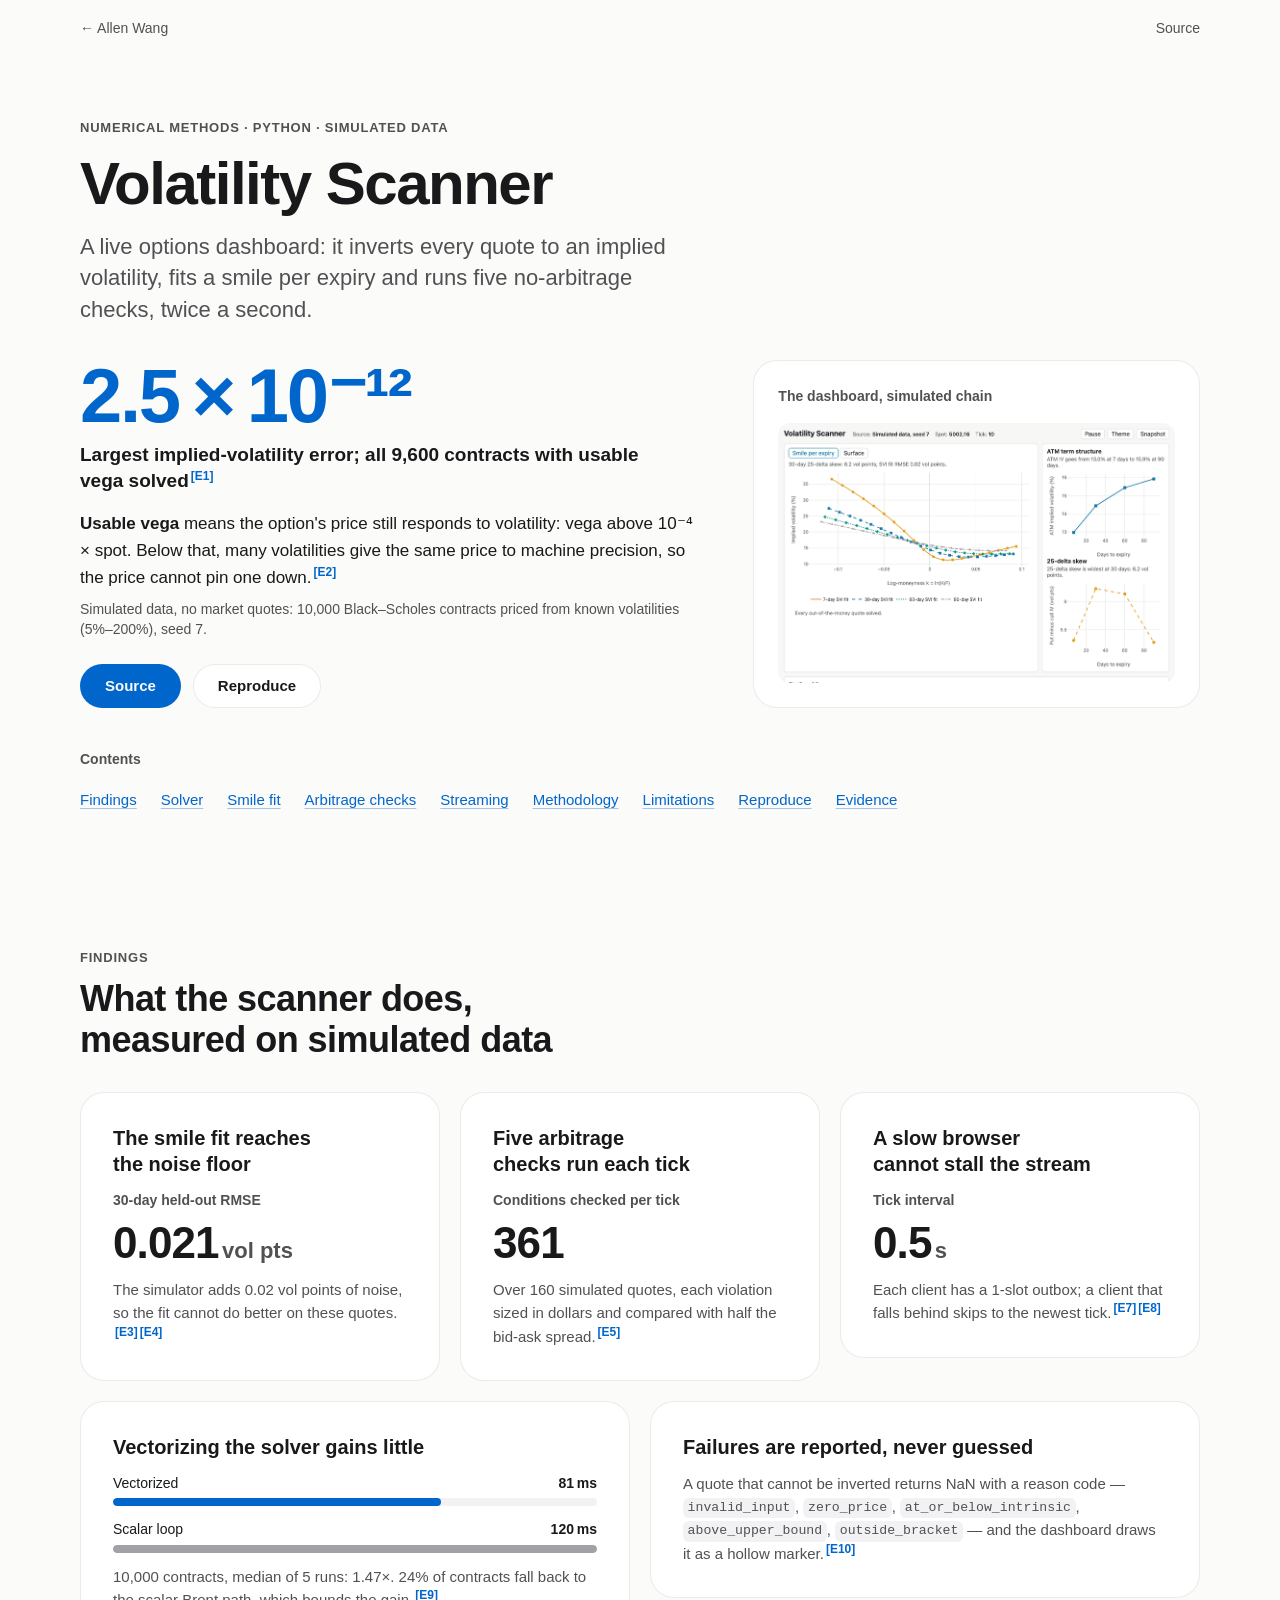
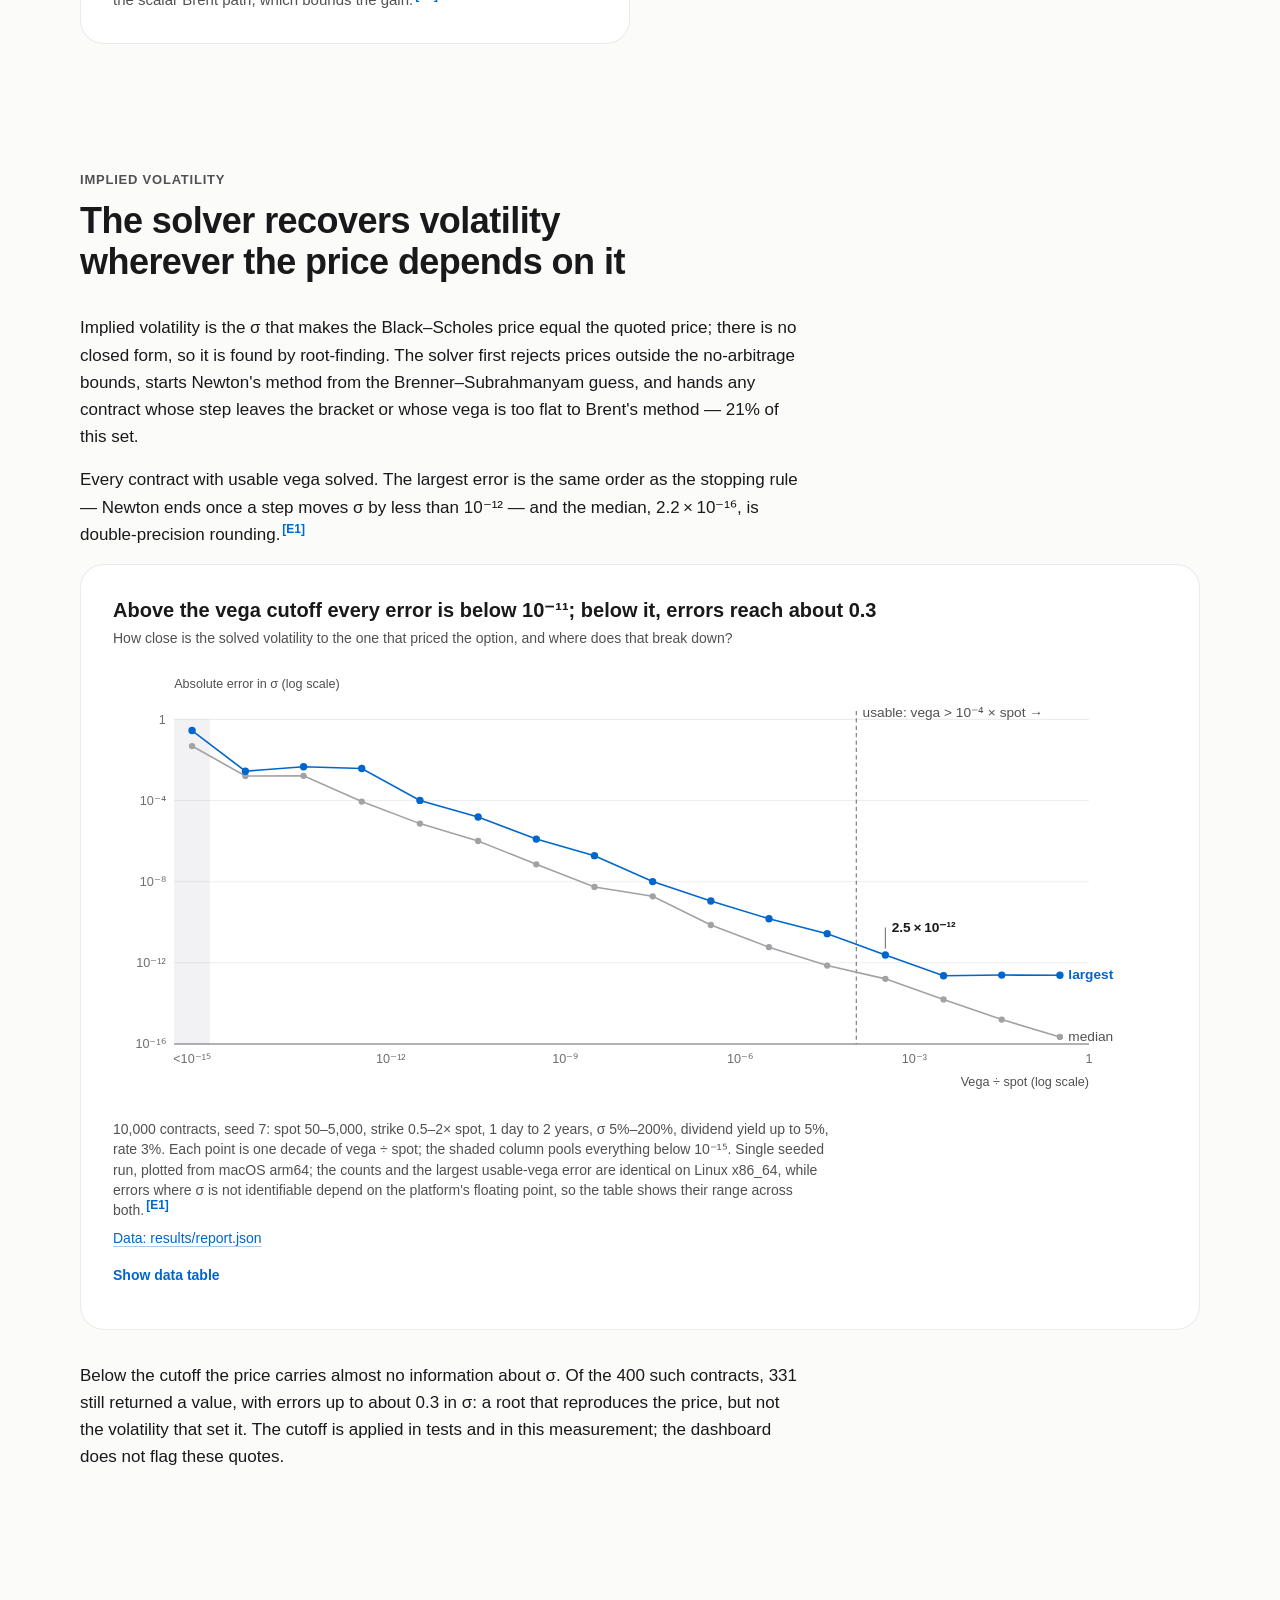
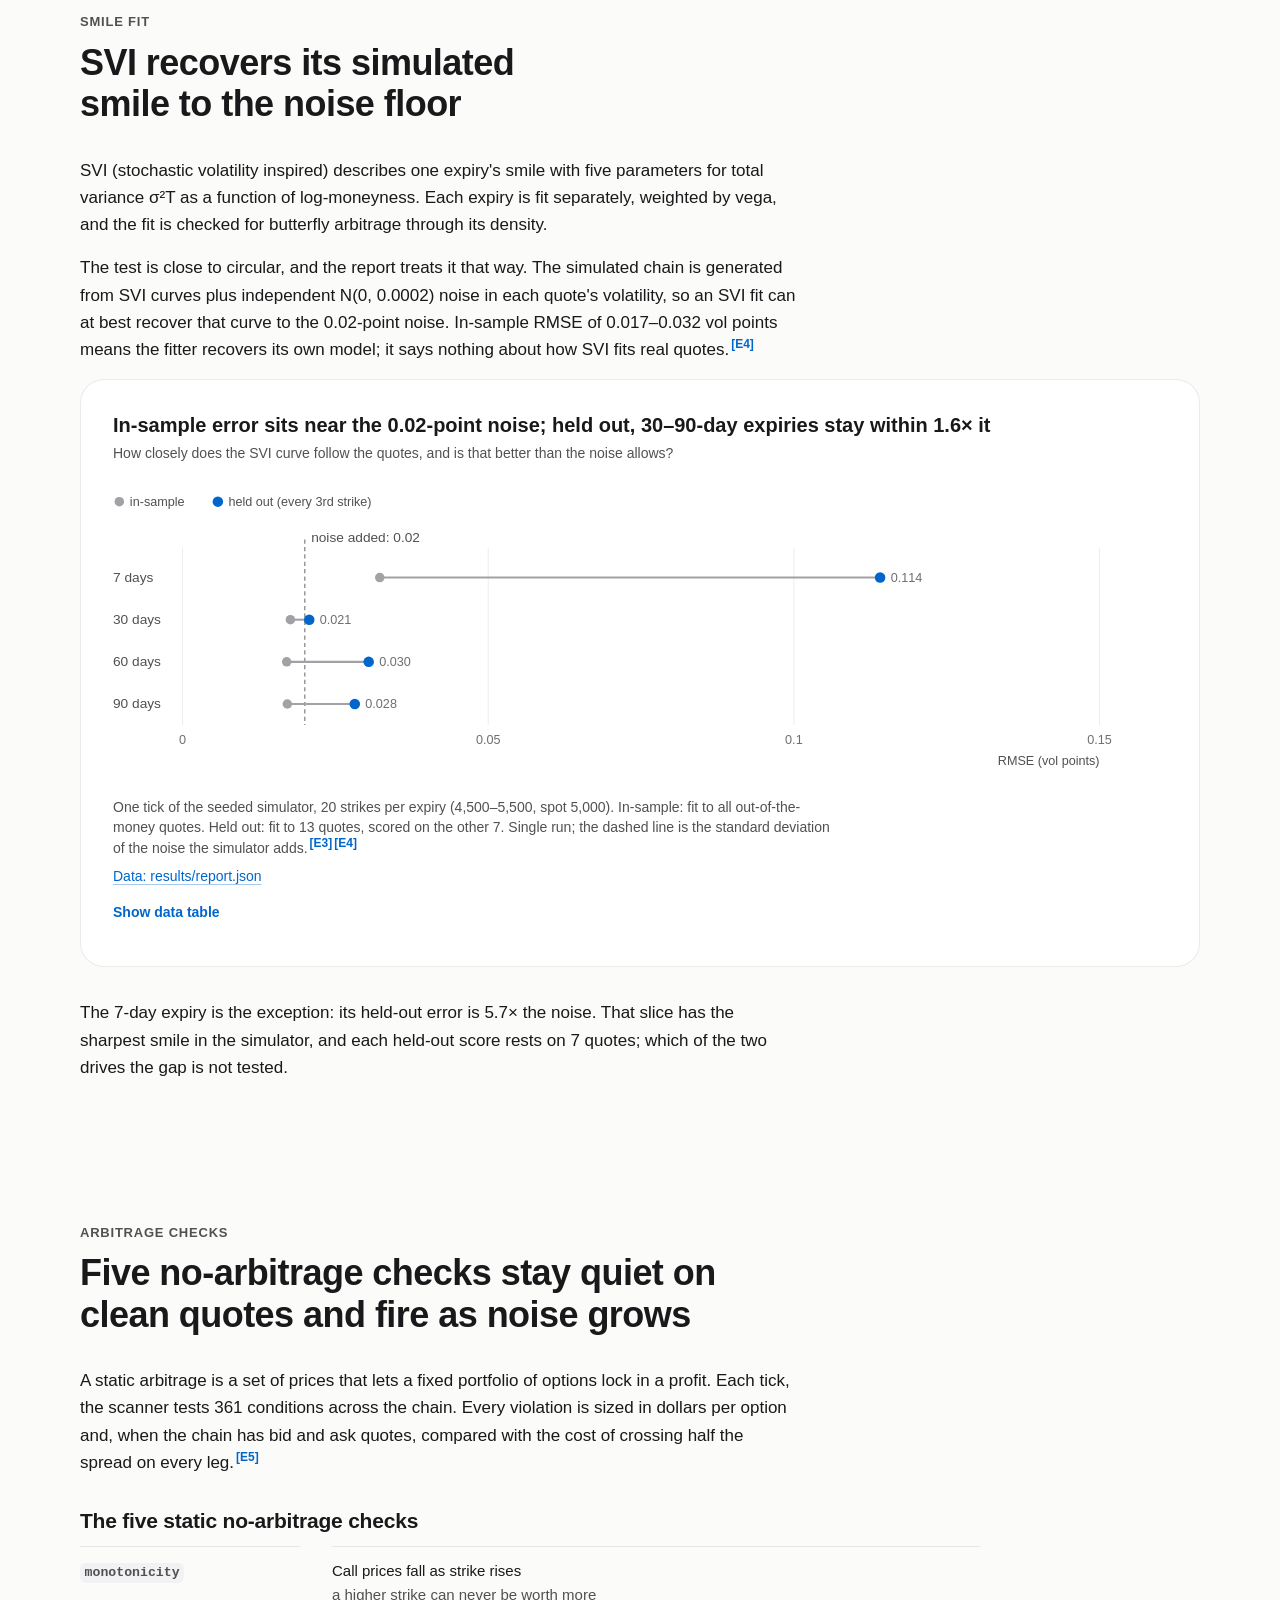
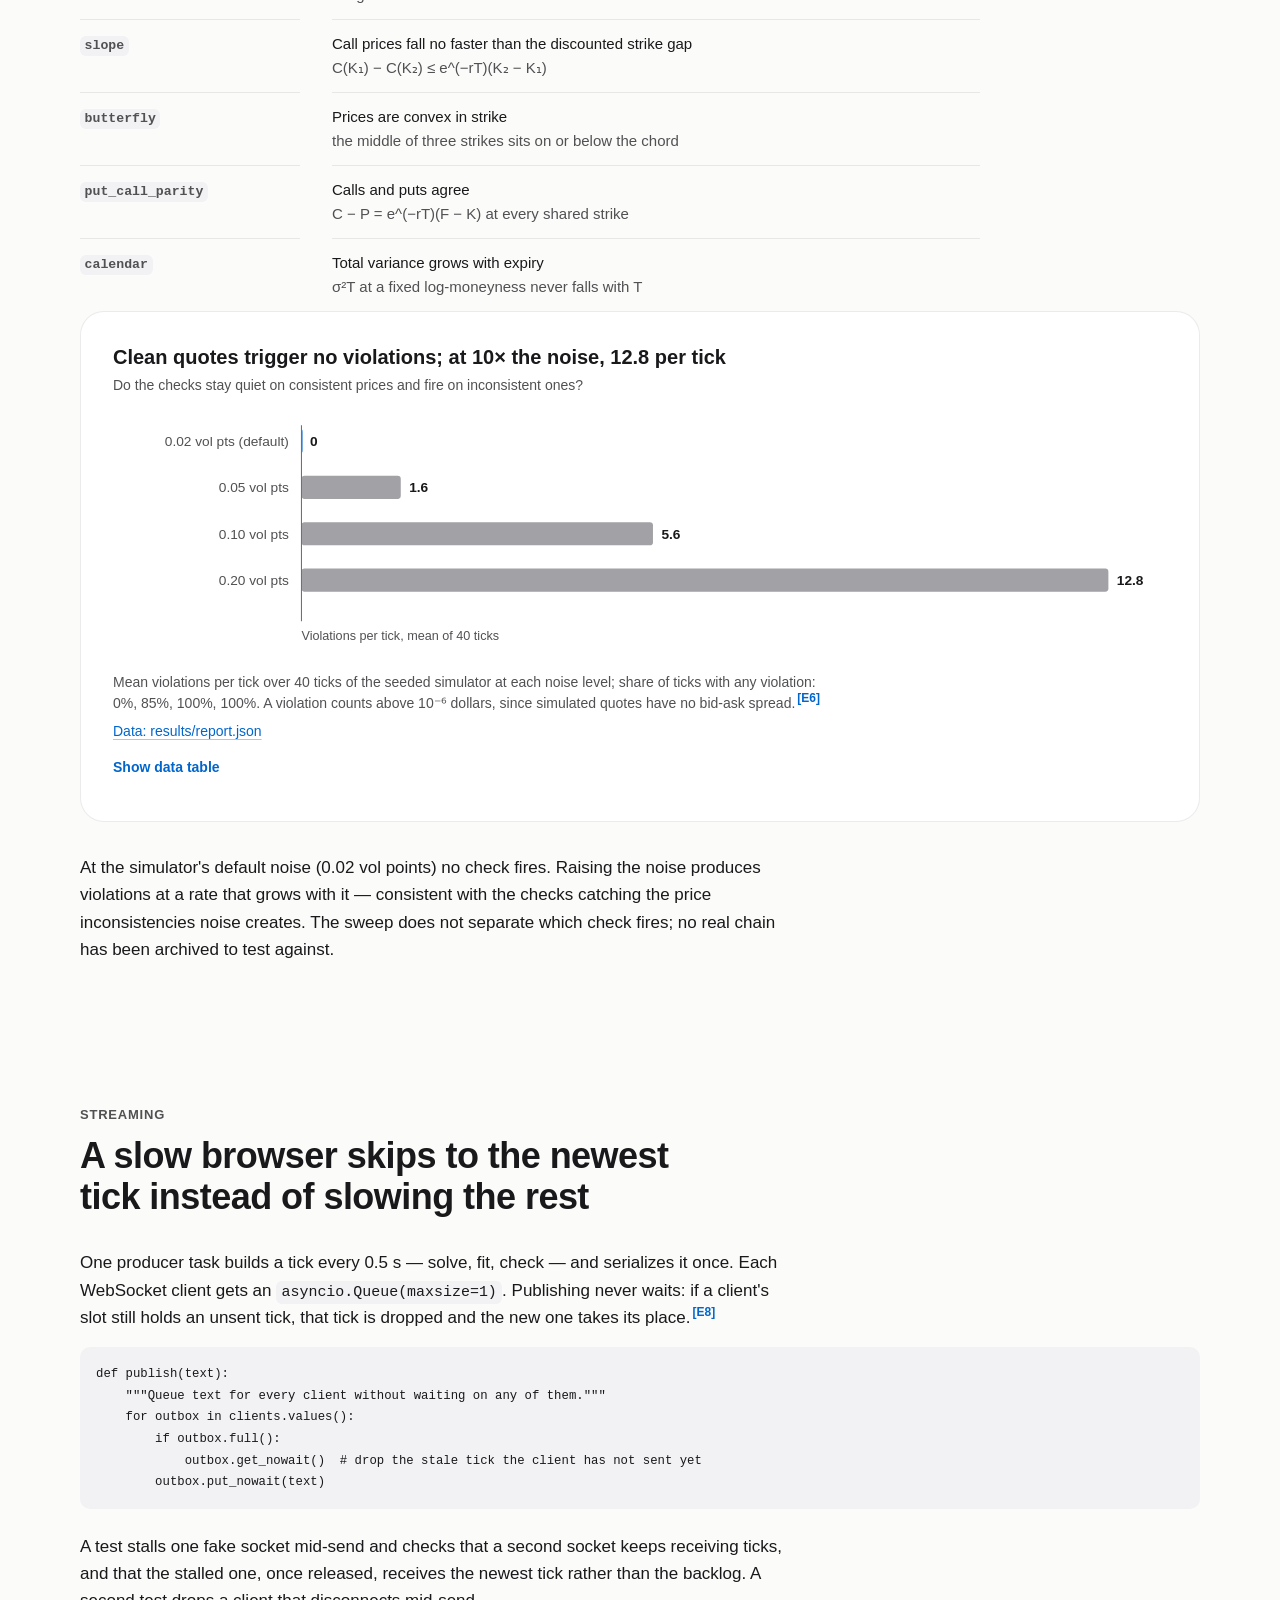
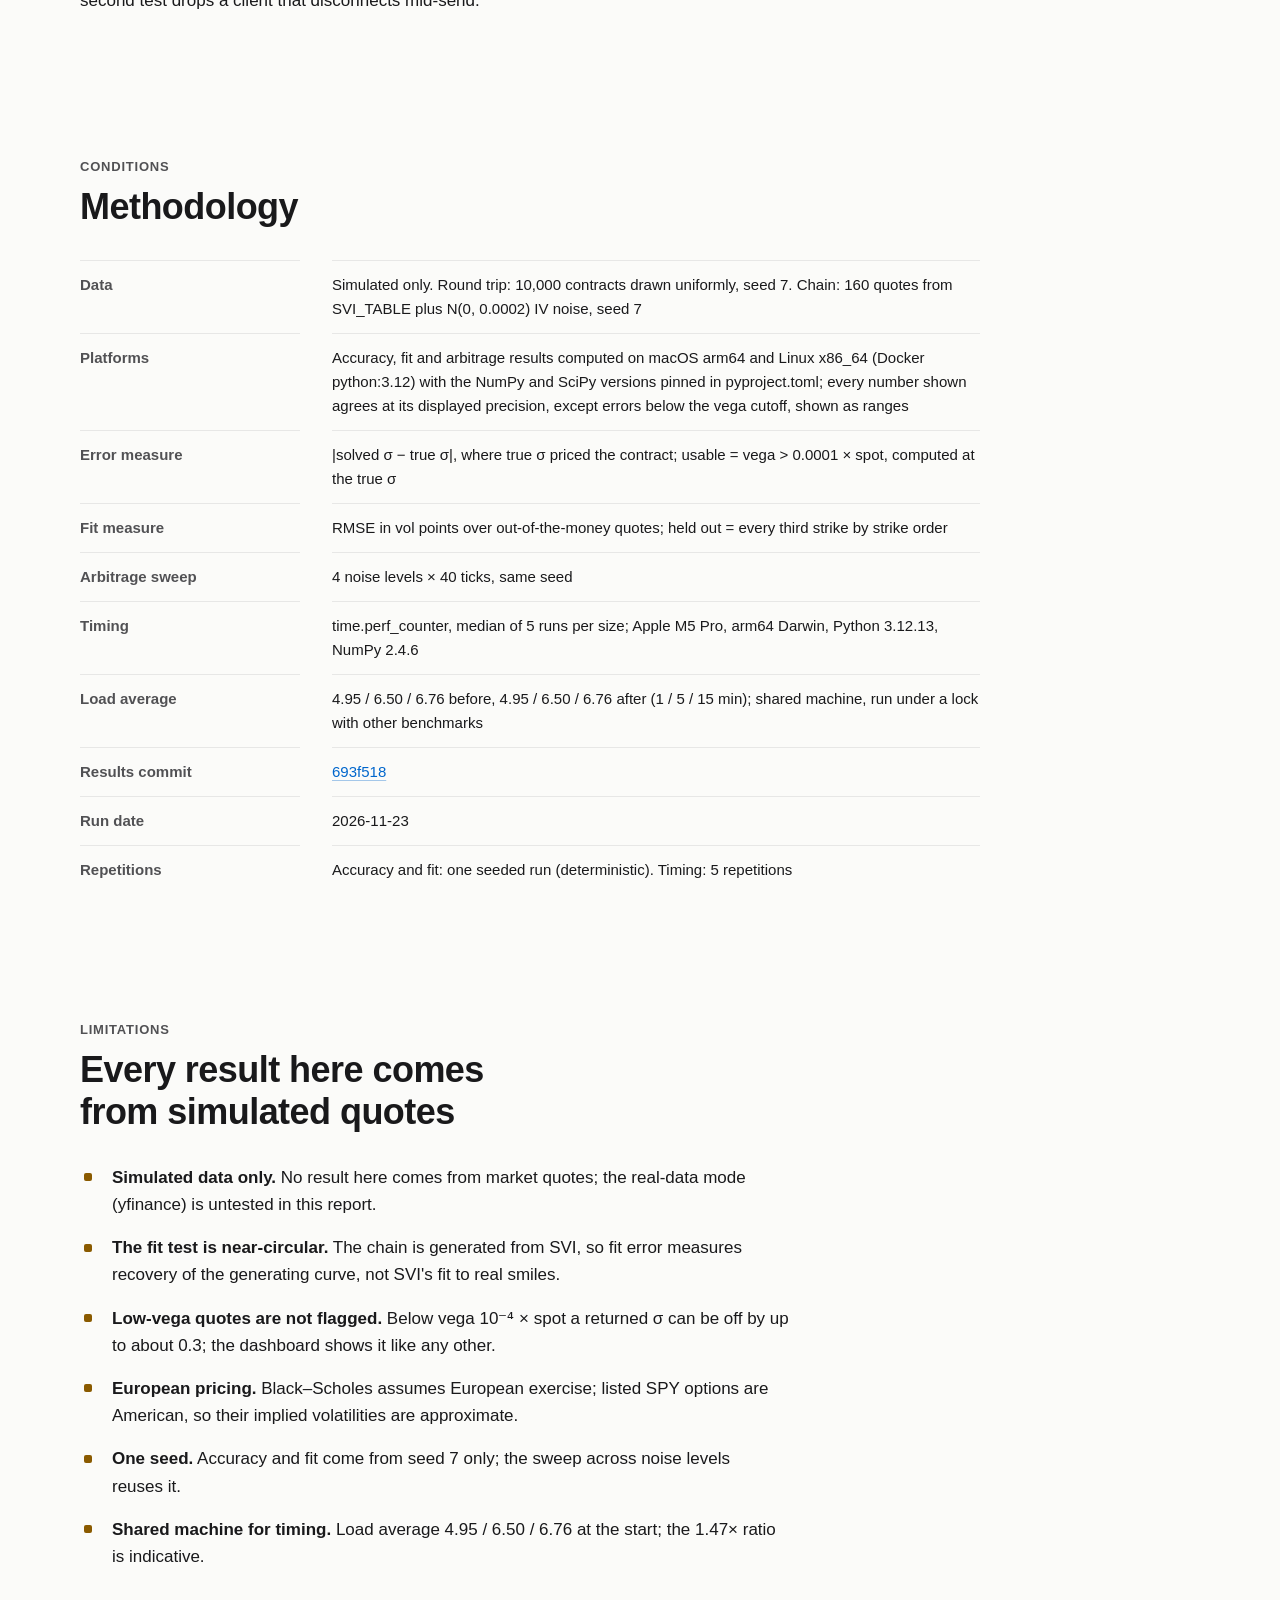
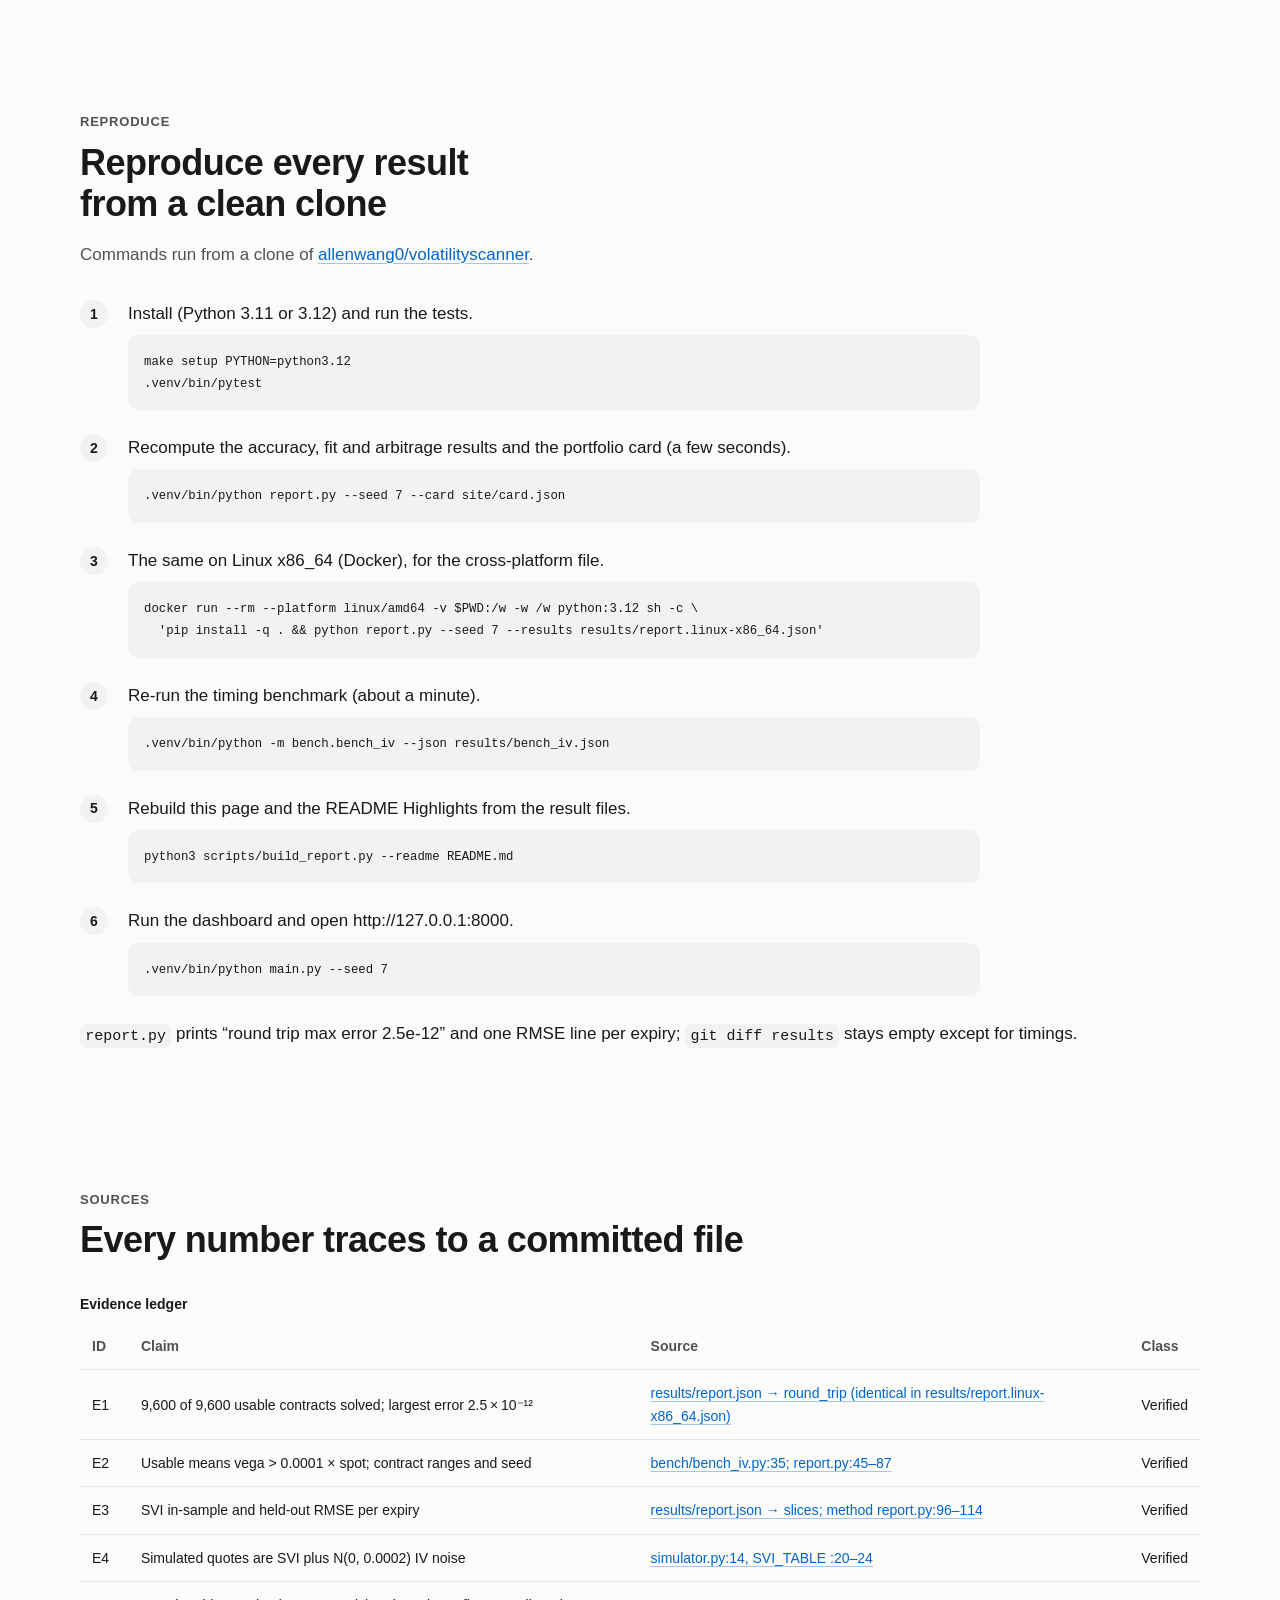
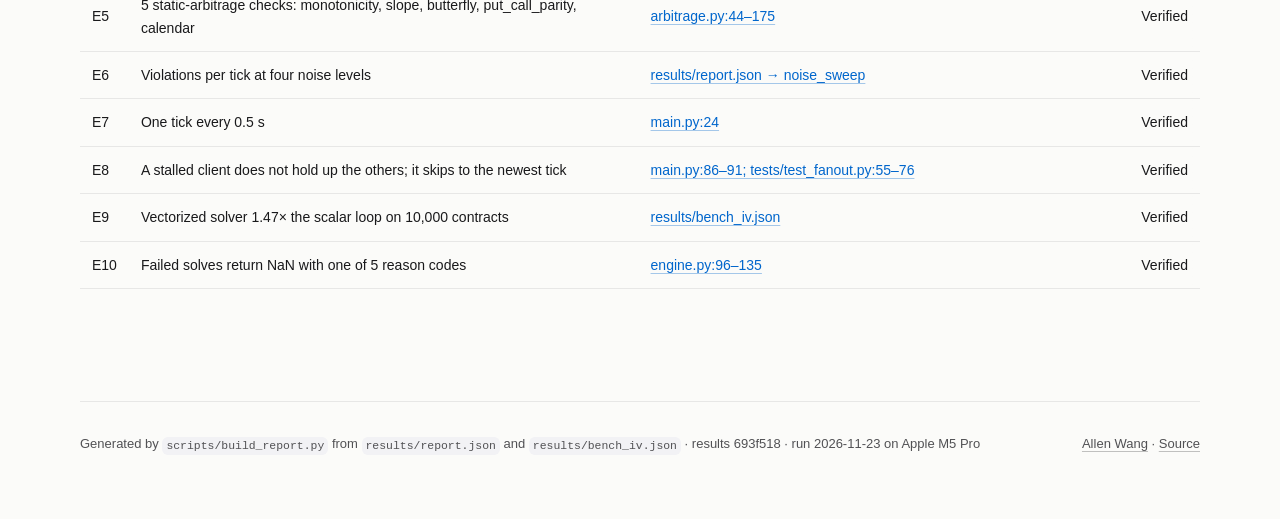
==== commit 96ae7533: "fix(report): show platform-dependent below-cutoff errors as cross-platform ranges The generator refu" ====
--- a/docs/index.html
+++ b/docs/index.html
@@ -2,143 +2,293 @@
 <html lang="en">
 <head>
 <meta charset="utf-8">
-<meta name="viewport" content="width=device-width, initial-scale=1, viewport-fit=cover">
+<meta name="viewport" content="width=device-width, initial-scale=1">
 <title>Volatility Scanner · Allen Wang</title>
-<meta name="description" content="An implied-volatility solver, SVI smile fits and static-arbitrage checks, run on a seeded simulated option chain (seed 7).">
-<meta name="theme-color" content="#f5f5f7" media="(prefers-color-scheme: light)">
-<meta name="theme-color" content="#0b0b0b" media="(prefers-color-scheme: dark)">
-<script>try{var t=localStorage.getItem("theme");if(t==="light"||t==="dark")document.documentElement.setAttribute("data-theme",t)}catch(e){}</script>
-<link rel="icon" href="data:,">
-<link rel="stylesheet" href="kit/report.css">
-<link rel="stylesheet" href="report.local.css">
-<script src="kit/report.js" defer></script>
-<script src="kit/charts.js" defer></script>
-<script src="report.local.js" defer></script>
+<meta name="description" content="An options dashboard whose implied-volatility solver recovers σ to 2.5 × 10⁻¹² on all 9,600 simulated contracts with usable vega; SVI fits and 5 no-arbitrage checks.">
+<link rel="canonical" href="https://allenwang0.github.io/volatilityscanner/">
+<meta name="color-scheme" content="light dark">
+<meta property="og:type" content="article">
+<meta property="og:title" content="Volatility Scanner · Allen Wang">
+<meta property="og:description" content="An options dashboard whose implied-volatility solver recovers σ to 2.5 × 10⁻¹² on all 9,600 simulated contracts with usable vega; SVI fits and 5 no-arbitrage checks.">
+<meta property="og:url" content="https://allenwang0.github.io/volatilityscanner/">
+<meta property="og:site_name" content="Allen Wang">
+<script>try{var t=localStorage.getItem("theme");if(t==="light"||t==="dark")document.documentElement.setAttribute("data-theme",t)}catch(e){}addEventListener("beforeprint",function(){document.querySelectorAll("details").forEach(function(d){d.open=true})});</script>
+<style>
+/* report-kit v1 — shared tokens and components for project reports. Inlined by report_kit.py. */
+:root {
+  --space-1: 4px; --space-2: 8px; --space-3: 12px; --space-4: 16px; --space-5: 24px;
+  --space-6: 32px; --space-7: 48px; --space-8: 64px; --space-9: 96px; --space-10: 128px;
+  --page-max: 1120px; --measure: 720px; --gutter: 48px; --section-gap: 112px;
+  --card-gap: 20px; --card-pad: 32px; --radius-card: 24px; --radius-sm: 10px; --nav-h: 44px;
+  --font: -apple-system, BlinkMacSystemFont, "SF Pro Text", "Inter", "Segoe UI", Roboto, sans-serif;
+  --mono: ui-monospace, "SF Mono", "JetBrains Mono", Menlo, Consolas, monospace;
+  --fs-eyebrow: 13px; --fs-hero: clamp(36px, 5.2vw, 60px); --fs-hero-metric: clamp(44px, 7vw, 76px);
+  --fs-h2: clamp(26px, 3.2vw, 36px); --fs-h3: 21px; --fs-card-h: clamp(17px, 1.6vw, 20px);
+  --fs-card-metric: clamp(32px, 4vw, 44px); --fs-body: 17px; --fs-small: 14px; --fs-chart: 13px; --fs-code: 14px;
+  --ease: cubic-bezier(.2, 0, 0, 1); --ease-out: cubic-bezier(.16, 1, .3, 1);
+  --t-fast: 150ms; --t-mid: 220ms; --t-reveal: 320ms;
+  --canvas: #FBFBF9; --surface: #FFFFFF; --surface-sunk: #F2F2F5;
+  --text: #19191B; --text-2: #515154; --text-3: #6E6E73;
+  --border: rgba(0, 0, 0, .08); --grid: rgba(0, 0, 0, .07);
+  --accent: #0066CC; --focus-ring: 0 0 0 3px rgba(0, 102, 204, .45); --data-muted: #A1A1A6;
+  --data-1: #0066CC; --data-2: #E07A00; --data-3: #2A9D8F; --data-4: #8E5BD0; --data-5: #C2410C; --data-6: #5F6B7A;
+  --good: #1F7A4D; --bad: #B3261E; --caution: #8A5A00;
+  color-scheme: light;
+}
+@media (prefers-color-scheme: dark) {
+  :root:not([data-theme="light"]) {
+    --canvas: #0B0B0B; --surface: #161618; --surface-sunk: #1F1F22;
+    --text: #F5F5F7; --text-2: #A1A1A6; --text-3: #8A8A8E;
+    --border: rgba(255, 255, 255, .10); --grid: rgba(255, 255, 255, .08);
+    --accent: #3D9BFF; --focus-ring: 0 0 0 3px rgba(61, 155, 255, .55); --data-muted: #636366;
+    --data-1: #3D9BFF; --data-2: #FF9A2E; --data-3: #45C2B3; --data-4: #AC82E6; --data-5: #EE6A33; --data-6: #8896A8;
+    --good: #4CC38A; --bad: #F2726A; --caution: #E0B04A;
+    color-scheme: dark;
+  }
+}
+:root[data-theme="dark"] {
+  --canvas: #0B0B0B; --surface: #161618; --surface-sunk: #1F1F22;
+  --text: #F5F5F7; --text-2: #A1A1A6; --text-3: #8A8A8E;
+  --border: rgba(255, 255, 255, .10); --grid: rgba(255, 255, 255, .08);
+  --accent: #3D9BFF; --focus-ring: 0 0 0 3px rgba(61, 155, 255, .55); --data-muted: #636366;
+  --data-1: #3D9BFF; --data-2: #FF9A2E; --data-3: #45C2B3; --data-4: #AC82E6; --data-5: #EE6A33; --data-6: #8896A8;
+  --good: #4CC38A; --bad: #F2726A; --caution: #E0B04A;
+  color-scheme: dark;
+}
+@media (max-width: 1067px) {
+  :root { --measure: 680px; --gutter: 32px; --section-gap: 88px; --card-gap: 16px; --card-pad: 28px; }
+}
+@media (max-width: 734px) {
+  :root { --measure: 100%; --gutter: 20px; --section-gap: 64px; --card-gap: 12px; --card-pad: 20px;
+    --radius-card: 20px; --radius-sm: 8px; --fs-body: 16px; --fs-chart: 12px; }
+}
+
+/* Base */
+*, *::before, *::after { box-sizing: border-box; }
+html { scroll-behavior: smooth; -webkit-text-size-adjust: 100%; }
+body { margin: 0; background: var(--canvas); color: var(--text); font: 400 var(--fs-body)/1.6 var(--font);
+  -webkit-font-smoothing: antialiased; text-rendering: optimizeLegibility; }
+h1, h2, h3, h4 { margin: 0; text-wrap: balance; }
+p, li { text-wrap: pretty; }
+p { margin: 0 0 var(--space-4); }
+a { color: var(--accent); text-decoration: underline; text-decoration-thickness: 1px; text-underline-offset: 3px;
+  text-decoration-color: color-mix(in srgb, currentColor 35%, transparent); transition: text-decoration-color var(--t-fast) var(--ease); }
+a:hover { text-decoration-color: currentColor; }
+:focus-visible { outline: 2px solid var(--accent); outline-offset: 2px; box-shadow: var(--focus-ring); border-radius: 4px; }
+[id] { scroll-margin-top: calc(var(--nav-h) + var(--space-5)); }
+code, pre, kbd { font-family: var(--mono); font-size: .88em; }
+.num, table, .tabular, svg text { font-variant-numeric: tabular-nums; }
+.sr-only { position: absolute; width: 1px; height: 1px; overflow: hidden; clip: rect(0 0 0 0); white-space: nowrap; }
+.skip { position: absolute; left: var(--space-4); top: -60px; padding: var(--space-3) var(--space-4); background: var(--surface);
+  border-radius: var(--radius-sm); z-index: 10; }
+.skip:focus { top: var(--space-3); }
+.wrap { max-width: calc(var(--page-max) + 2 * var(--gutter)); margin: 0 auto; padding: 0 var(--gutter); }
+.prose { max-width: var(--measure); }
+.muted { color: var(--text-2); }
+
+/* Report header (identity row) */
+.report-header { display: flex; justify-content: space-between; align-items: center; gap: var(--space-4);
+  min-height: 56px; font-size: var(--fs-small); }
+.report-header a { color: var(--text-2); text-decoration: none; padding: var(--space-3) 0; }
+.report-header a:hover { color: var(--text); }
+
+/* Hero */
+.hero { padding-block: var(--space-8); }
+.hero-grid { display: grid; grid-template-columns: 7fr 5fr; gap: var(--space-7); align-items: end; }
+.eyebrow { font-size: var(--fs-eyebrow); font-weight: 600; line-height: 1.2; letter-spacing: .06em; text-transform: uppercase;
+  color: var(--text-2); margin: 0 0 var(--space-4); }
+.hero-title { font-size: var(--fs-hero); font-weight: 700; line-height: 1.05; letter-spacing: -.025em; }
+.hero-sub { font-size: clamp(19px, 1.9vw, 22px); line-height: 1.45; color: var(--text-2); margin: var(--space-4) 0 var(--space-6); max-width: 34em; }
+.hero-metric { margin: 0 0 var(--space-4); }
+.hero-metric .value { display: block; font-size: var(--fs-hero-metric); font-weight: 700; line-height: 1; letter-spacing: -.03em;
+  color: var(--accent); font-variant-numeric: tabular-nums; }
+.hero-metric .label { display: block; margin-top: var(--space-2); font-size: 19px; font-weight: 600; line-height: 1.35; }
+.hero-support { font-size: var(--fs-body); margin: 0 0 var(--space-2); }
+.hero-context { font-size: var(--fs-small); line-height: 1.45; color: var(--text-2); margin: 0 0 var(--space-5); }
+.actions { display: flex; flex-wrap: wrap; gap: var(--space-3); }
+.btn { display: inline-flex; align-items: center; min-height: 44px; padding: 0 var(--space-5); border-radius: 999px;
+  font-size: 15px; font-weight: 600; text-decoration: none; border: 1px solid var(--border); color: var(--text); background: var(--surface);
+  transition: background var(--t-fast) var(--ease), transform var(--t-fast) var(--ease); }
+.btn:hover { background: var(--surface-sunk); }
+.btn:active { transform: scale(.98); }
+.btn-primary { background: var(--accent); border-color: transparent; color: var(--canvas); }
+.btn-primary:hover { background: color-mix(in srgb, var(--accent) 88%, #000); }
+.hero-figure { margin: 0; background: var(--surface); border: 1px solid var(--border); border-radius: var(--radius-card); padding: var(--space-5); }
+.hero-figure .card-label { margin-bottom: var(--space-4); }
+
+/* Sticky section nav */
+.report-nav { position: sticky; top: 0; z-index: 5; background: color-mix(in srgb, var(--canvas) 86%, transparent);
+  -webkit-backdrop-filter: saturate(1.8) blur(16px); backdrop-filter: saturate(1.8) blur(16px); border-bottom: 1px solid var(--border); }
+.report-nav ul { display: flex; gap: var(--space-5); margin: 0 auto; padding: 0 var(--gutter); max-width: calc(var(--page-max) + 2 * var(--gutter));
+  list-style: none; overflow-x: auto; scrollbar-width: none; }
+.report-nav a { display: flex; align-items: center; min-height: var(--nav-h); white-space: nowrap; font-size: var(--fs-small);
+  color: var(--text-2); text-decoration: none; }
+.report-nav a:hover { color: var(--text); }
+
+/* Sections */
+.section { padding-top: var(--section-gap); }
+.section-head { margin: 0 0 var(--space-6); max-width: var(--measure); }
+.section-head h2 { font-size: var(--fs-h2); font-weight: 650; line-height: 1.15; letter-spacing: -.015em; }
+.section-head .eyebrow { margin-bottom: var(--space-3); }
+.section-head p { margin: var(--space-4) 0 0; color: var(--text-2); }
+h3.sub { font-size: var(--fs-h3); font-weight: 600; line-height: 1.25; letter-spacing: -.01em; margin: var(--space-6) 0 var(--space-3); }
+.anchor { margin-left: .3em; color: var(--text-3); text-decoration: none; opacity: 0; transition: opacity var(--t-fast) var(--ease); }
+h2:hover .anchor, .anchor:focus-visible { opacity: 1; }
+
+/* Bento grid: 12 / 6 / 1 columns */
+.bento { display: grid; grid-template-columns: repeat(12, minmax(0, 1fr)); gap: var(--card-gap); align-items: start; }
+.span-12 { grid-column: span 12; } .span-8 { grid-column: span 8; } .span-6 { grid-column: span 6; } .span-4 { grid-column: span 4; }
+@media (max-width: 1067px) {
+  .bento { grid-template-columns: repeat(6, minmax(0, 1fr)); }
+  .span-12, .span-8, .span-4 { grid-column: span 6; } .span-6 { grid-column: span 3; }
+  .hero-grid { grid-template-columns: 1fr; gap: var(--space-6); }
+}
+@media (max-width: 734px) {
+  .bento { grid-template-columns: minmax(0, 1fr); }
+  .bento > * { grid-column: 1 / -1; order: var(--p, 0); }
+  .hero { padding-block: var(--space-6) var(--space-7); }
+}
+
+/* Cards */
+.card { background: var(--surface); border: 1px solid var(--border); border-radius: var(--radius-card); padding: var(--card-pad); min-width: 0; }
+a.card { display: block; color: inherit; text-decoration: none; transition: box-shadow var(--t-fast) var(--ease), transform var(--t-fast) var(--ease); }
+a.card:hover { box-shadow: 0 6px 24px rgba(0, 0, 0, .06); transform: translateY(-2px); }
+.card-heading { font-size: var(--fs-card-h); font-weight: 600; line-height: 1.3; margin: 0 0 var(--space-3); }
+.card p { font-size: 15px; line-height: 1.55; color: var(--text-2); margin: 0 0 var(--space-3); }
+.card p:last-child { margin-bottom: 0; }
+.card-label { font-size: var(--fs-small); font-weight: 600; color: var(--text-2); margin: 0 0 var(--space-2); }
+.metric { margin: 0 0 var(--space-3); }
+.metric dt { font-size: var(--fs-small); font-weight: 600; color: var(--text-2); margin-bottom: var(--space-2); }
+.metric dd { margin: 0; font-size: var(--fs-card-metric); font-weight: 650; line-height: 1.05; letter-spacing: -.02em; font-variant-numeric: tabular-nums; }
+.metric .unit { font-size: .5em; font-weight: 600; letter-spacing: 0; color: var(--text-2); margin-left: .15em; }
+.reported { display: inline-block; font-size: 12px; font-weight: 600; color: var(--caution); margin-left: var(--space-2); }
+
+/* Comparison bars (HTML, inside cards) */
+.cmp { display: grid; gap: var(--space-3); margin: var(--space-3) 0; }
+.cmp-row { display: grid; grid-template-columns: minmax(0, 1fr); gap: var(--space-1); font-size: var(--fs-small); }
+.cmp-head { display: flex; justify-content: space-between; gap: var(--space-3); }
+.cmp-head b { font-weight: 600; font-variant-numeric: tabular-nums; }
+.cmp-track { height: 8px; border-radius: 4px; background: var(--surface-sunk); overflow: hidden; }
+.cmp-fill { display: block; height: 100%; border-radius: 4px; background: var(--data-muted); }
+.cmp-fill.is-accent { background: var(--accent); }
+
+/* Figure panel */
+.figure { margin: 0; background: var(--surface); border: 1px solid var(--border); border-radius: var(--radius-card); padding: var(--card-pad); }
+.figure + .figure, .figure + p, p + .figure, .note + .figure, .figure + .note { margin-top: var(--space-6); }
+.fig-takeaway { font-size: var(--fs-card-h); font-weight: 600; line-height: 1.3; margin: 0 0 var(--space-1); }
+.fig-question { font-size: var(--fs-small); color: var(--text-2); margin: 0 0 var(--space-5); }
+svg[role=img] { max-width: 100%; height: auto; }
+.fig-chart svg { display: block; width: 100%; overflow: visible; }
+.v-t, .v-p { display: none; }
+@media (max-width: 1067px) { .v-d { display: none; } .v-t { display: block; } }
+@media (max-width: 734px) { .v-t { display: none; } .v-p { display: block; } }
+.figure figcaption { font-size: var(--fs-small); line-height: 1.45; color: var(--text-2); margin-top: var(--space-5); max-width: var(--measure); }
+.figure figcaption p { margin: 0 0 var(--space-2); }
+details.data { margin-top: var(--space-1); font-size: var(--fs-small); }
+details.data summary { cursor: pointer; color: var(--accent); font-weight: 600; min-height: 44px; display: inline-flex; align-items: center; }
+details.data summary::marker { color: var(--text-3); }
+
+/* SVG chart grammar */
+.c-axis { stroke: var(--text-3); stroke-width: 1; fill: none; }
+.c-grid { stroke: var(--grid); stroke-width: 1; fill: none; }
+.c-floor { stroke: var(--text-3); stroke-width: 1; stroke-dasharray: 4 3; fill: none; }
+.c-band { fill: var(--surface-sunk); }
+.c-muted { fill: var(--data-muted); } .c-accent { fill: var(--accent); }
+.c-stroke-muted { stroke: var(--data-muted); fill: none; } .c-stroke-accent { stroke: var(--accent); fill: none; }
+.c-whisker { stroke: var(--text); stroke-width: 1.5; fill: none; }
+.c-label { fill: var(--text-2); font: 500 var(--fs-chart)/1.3 var(--font); }
+.c-value { fill: var(--text); font: 600 var(--fs-chart)/1.3 var(--font); }
+.c-tick { fill: var(--text-3); font: 500 12px/1 var(--font); }
+.c-title { fill: var(--text-2); font: 500 12px/1 var(--font); }
+.c-hi { fill: var(--accent); font-weight: 600; }
+.c-node { fill: var(--surface); stroke: var(--text-3); stroke-width: 1; }
+.c-node-sunk { fill: var(--surface-sunk); stroke: none; }
+.c-free { fill: none; stroke: var(--text-3); stroke-width: 1; stroke-dasharray: 3 2; }
+.c-line { stroke: var(--text-3); stroke-width: 1; fill: none; }
+.c-line-accent { stroke: var(--accent); stroke-width: 1.5; fill: none; }
+
+/* Technical note, code */
+.note { background: var(--surface-sunk); border-radius: var(--radius-card); padding: var(--space-5); }
+.note > h3 { font-size: var(--fs-card-h); font-weight: 600; margin: 0 0 var(--space-3); }
+.note p:last-child { margin-bottom: 0; }
+pre.code { margin: 0 0 var(--space-4); padding: var(--space-4); background: var(--surface-sunk); border-radius: var(--radius-sm);
+  overflow-x: auto; font-size: var(--fs-code); line-height: 1.55; tab-size: 4; }
+.note pre.code { background: var(--surface); }
+:not(pre) > code { padding: .1em .35em; border-radius: 6px; background: var(--surface-sunk); }
+/* short inline code never breaks inside a token; a pathological long one is clipped, never overflows */
+:not(pre) > code, .nowrap { white-space: nowrap; }
+:not(pre) > code { display: inline-block; max-width: 100%; overflow: hidden; text-overflow: ellipsis; vertical-align: bottom; line-height: 1.35; }
+.note :not(pre) > code { background: var(--surface); }
+
+/* Benchmark table */
+.table-wrap { overflow-x: auto; margin: 0 0 var(--space-4);
+  background: linear-gradient(to right, var(--tw-bg, var(--canvas)) 30%, transparent) left / 24px 100% no-repeat local,
+    linear-gradient(to left, var(--tw-bg, var(--canvas)) 30%, transparent) right / 24px 100% no-repeat local,
+    linear-gradient(to right, var(--grid), transparent) left / 8px 100% no-repeat scroll,
+    linear-gradient(to left, var(--grid), transparent) right / 8px 100% no-repeat scroll; }
+.card, .figure { --tw-bg: var(--surface); }
+table.bench { border-collapse: collapse; width: 100%; font-size: var(--fs-small); }
+table.bench caption { text-align: left; font-weight: 600; color: var(--text); padding: 0 0 var(--space-2); }
+table.bench th, table.bench td { padding: var(--space-3) var(--space-3); height: 44px; text-align: left; border-bottom: 1px solid var(--border); white-space: nowrap; }
+table.bench thead th { font-weight: 600; color: var(--text-2); }
+table.bench tbody th { font-weight: 500; }
+table.bench .num { text-align: right; }
+
+/* Methodology */
+dl.method { display: grid; grid-template-columns: minmax(140px, 220px) minmax(0, 1fr); gap: 0 var(--space-6); margin: 0; max-width: 900px; font-size: 15px; }
+dl.method dt, dl.method dd { padding: var(--space-3) 0; border-top: 1px solid var(--border); margin: 0; }
+dl.method dt { font-weight: 600; color: var(--text-2); }
+@media (max-width: 734px) { dl.method { grid-template-columns: minmax(0, 1fr); } dl.method dd { border-top: 0; padding-top: 0; } }
+
+/* Lists: limitations, reproduce, sources */
+ul.limits { list-style: none; padding: 0; margin: 0; max-width: var(--measure); }
+ul.limits li { position: relative; padding: 0 0 var(--space-4) var(--space-6); }
+ul.limits li::before { content: ""; position: absolute; left: 4px; top: .55em; width: 8px; height: 8px; border-radius: 2px; background: var(--caution); }
+ul.limits b { font-weight: 600; }
+ol.steps { padding: 0; margin: 0; max-width: 900px; list-style: none; counter-reset: step; }
+ol.steps > li { counter-increment: step; position: relative; padding-left: var(--space-7); margin-bottom: var(--space-5); }
+ol.steps > li::before { content: counter(step); position: absolute; left: 0; top: 0; width: 28px; height: 28px; border-radius: 50%;
+  background: var(--surface-sunk); font-size: var(--fs-small); font-weight: 600; display: grid; place-items: center; }
+ol.steps p { margin: 0 0 var(--space-2); }
+.ref { font-size: 12px; font-weight: 600; text-decoration: none; vertical-align: super; line-height: 0; margin-left: 2px; white-space: nowrap; }
+.ref:hover { text-decoration: underline; }
+table.bench td.wrap-ok { white-space: normal; min-width: 220px; }
+
+/* Footer */
+.report-footer { margin-top: var(--section-gap); padding: var(--space-6) 0 var(--space-8); border-top: 1px solid var(--border);
+  font-size: 13px; color: var(--text-2); display: flex; flex-wrap: wrap; justify-content: space-between; gap: var(--space-3); }
+.report-footer a { color: var(--text-2); }
+
+@media (prefers-reduced-motion: reduce) {
+  html { scroll-behavior: auto; }
+  *, *::before, *::after { transition-duration: 0ms !important; animation-duration: 0ms !important; }
+}
+@media print {
+  :root:not(#print) { --canvas: #fff; --surface: #fff; --surface-sunk: #F2F2F5; --text: #19191B; --text-2: #515154; --text-3: #6E6E73;
+    --accent: #0066CC; --data-muted: #A1A1A6; --border: rgba(0, 0, 0, .15); --grid: rgba(0, 0, 0, .1);
+    --caution: #8A5A00; color-scheme: light; }
+  .report-nav, .skip, .actions, .anchor { display: none !important; }
+  .section { padding-top: var(--space-7); }
+  .figure, .card, .note, pre, table { break-inside: avoid; }
+  .v-d { display: block !important; } .v-t, .v-p { display: none !important; }
+  a.src[href^="http"]::after { content: " (" attr(href) ")"; font-size: 11px; color: var(--text-2); word-break: break-all; }
+  details.data > *:not(summary) { display: block; }
+}
+</style>
 </head>
 <body>
 <a class="skip" href="#main">Skip to content</a>
-<header class="bar">
-  <div class="wrap">
-    <a class="back" href="https://allenwang0.github.io/">← Allen Wang</a>
-    <span class="title" aria-hidden="true">Volatility Scanner</span>
-    <a class="pill" href="https://github.com/allenwang0/volatilityscanner">Code ↗</a>
-  </div>
-</header>
+<header class="wrap"><nav class="report-header" aria-label="Site"><a href="https://allenwang0.github.io/">← Allen Wang</a><span><a href="https://github.com/allenwang0/volatilityscanner">Source</a></span></nav></header>
 <main id="main">
-  <section class="hero wrap" aria-labelledby="h1">
-    <p class="eyebrow">Options analytics · Python</p>
-    <h1 id="h1">Arbitrage checks fire on 85 % of ticks once quotes carry 0.0005 IV noise</h1>
-    <p class="lede">An implied-volatility solver, SVI smile fits and static-arbitrage checks, run
-    on a seeded simulated option chain. The solver and fits hold up. The arbitrage checks need a
-    noise threshold before a live flag means anything.</p>
-    <p class="conditions" id="data-label"><span class="key">Synthetic data: simulated option chain, seed 7.</span><span>160 quotes, expiries 7, 30, 60, 90 days</span><span>One seed</span></p>
-    <div class="ratio"><span class="fig">85 %</span><span class="cap">of 40 ticks
-    had at least one false butterfly flag at noise sd 0.0005
-    (0.05 vol points). At the simulator's default 0.0002,
-    0 of 40 did.</span></div>
-  </section>
-
-  <section class="wrap" aria-label="Key results">
-    <div class="bento">
-      <div class="card span-6"><span class="label">SVI fit error, held-out strikes</span><span class="metric">0.021–0.114 <span class="unit">vol pts</span></span><span class="cmp">vs 0.017–0.032 in-sample. The 7-day fit is 3.54× worse held out.</span><span class="foot">RMSE per expiry · every third strike held out · one tick</span></div>
-      <div class="card span-6"><span class="label">IV solver round trip, max error</span><span class="metric">2.5 × 10<sup>−12</sup></span><span class="cmp">9,600 of 10,000 contracts identifiable; 0 unsolved</span><span class="foot">Random contracts priced exactly, then solved back</span></div>
-      <div class="card span-6"><span class="label">Arbitrage checks at default noise</span><span class="metric">0 <span class="unit">of 361</span></span><span class="cmp">checks violated on this tick, IV noise sd 0.0002</span><span class="foot">160 quotes on one simulated tick</span></div>
-      <div class="card span-6"><span class="label">Vectorized solver speedup</span><span class="metric">1.80×</span><span class="cmp">56.7 vs 101.9 ms for 10,000 options in a scalar loop</span><span class="foot">arm64 Darwin, Python 3.12.13 · median of 5 runs</span></div>
-    </div>
-  </section>
-
-  <section class="s wrap" id="noise" aria-labelledby="h-noise">
-    <p class="eyebrow">How noise-sensitive are the checks?</p>
-    <h2 id="h-noise">Quote noise of 0.05 vol points trips the butterfly check on 85 % of ticks</h2>
-    <p class="lede">Each quote's IV gets independent noise. Once that noise exceeds a butterfly's
-    value, the convexity check fires even though the underlying surface has no arbitrage.</p>
-    <figure class="figure" aria-labelledby="f-noise">
-      <div class="fig-head"><div><h3 id="f-noise">False alarms rise from none to every tick as noise grows from 0.0002 to 0.002</h3><p class="sub">Share of ticks with at least one violation · 40 ticks per level · seed 7</p></div>
-        <div class="seg" role="radiogroup" aria-label="View" data-view-toggle><button role="radio" aria-checked="true" data-value="chart">Chart</button><button role="radio" aria-checked="false" data-value="table">Table</button></div></div>
-      <div id="c-noise"></div><div id="t-noise" class="rk-table"><div class='tablewrap' tabindex='0' role='region' aria-label='Static-arbitrage violations by quote noise, 40 ticks per level, seed 7'><table><caption>Static-arbitrage violations by quote noise, 40 ticks per level, seed 7</caption><thead><tr><th scope='col'>IV noise sd</th><th scope='col'>Vol points</th><th scope='col'>Ticks flagged</th><th scope='col'>Share</th><th scope='col'>Violations per tick</th><th scope='col'>Butterfly</th></tr></thead><tbody><tr><th scope='row'>0.0002 (default)</th><td>0.02</td><td>0 of 40</td><td>0 %</td><td>0.00</td><td>0 of 0</td></tr><tr><th scope='row'>0.0005</th><td>0.05</td><td>34 of 40</td><td>85 %</td><td>1.57</td><td>63 of 63</td></tr><tr><th scope='row'>0.0010</th><td>0.1</td><td>40 of 40</td><td>100 %</td><td>5.58</td><td>223 of 223</td></tr><tr><th scope='row'>0.0020</th><td>0.2</td><td>40 of 40</td><td>100 %</td><td>12.80</td><td>512 of 512</td></tr></tbody></table></div></div>
-      <figcaption>Each bar is the share of 40 simulated ticks flagged at one IV noise
-      sd (volatility units; ×100 for vol points). Single seed, so no interval.</figcaption>
-    </figure>
-    <p class="caveat"><b>Every flag here is a false alarm.</b> The simulated surface passes every
-    check at the default noise (0 of 40 ticks flagged). The
-    chain has no bid-ask spread, so 0 of 798 flags could be compared with
-    the cost of trading them.</p>
-  </section>
-
-  <section class="s wrap" id="fits" aria-labelledby="h-fits">
-    <p class="eyebrow">How well does SVI fit?</p>
-    <h2 id="h-fits">SVI misses held-out strikes by 0.021–0.114 vol points; the 7-day fit is 3.54× worse than in-sample</h2>
-    <p class="lede">In-sample error is the fit on all out-of-the-money strikes. Held-out error
-    refits on two thirds of them and scores every third strike. Beyond 7 days,
-    held-out error stays at or below 0.030 vol points. The 7-day gap is
-    not overfitting: the two-thirds fit already misses its own 13 training strikes by
-    0.104, so with fewer strikes the short-dated smile is
-    fit poorly everywhere.</p>
-    <figure class="figure" aria-labelledby="f-fits">
-      <div class="fig-head"><div><h3 id="f-fits">Held-out residuals are widest on the 7-day smile</h3><p class="sub">Quote IV minus SVI fit · vol points · one panel per expiry</p></div>
-        <div class="seg" role="radiogroup" aria-label="View" data-view-toggle><button role="radio" aria-checked="true" data-value="chart">Chart</button><button role="radio" aria-checked="false" data-value="table">Table</button></div></div>
-      <div id="c-fits" role="img" aria-label="Residuals per expiry. Held-out RMSE in vol points: 7 days 0.114, 30 days 0.021, 60 days 0.030, 90 days 0.028."></div><div id="t-fits" class="rk-table"><div class='tablewrap' tabindex='0' role='region' aria-label='SVI fit quality per expiry; RMSE and skew in vol points'><table><caption>SVI fit quality per expiry; RMSE and skew in vol points</caption><thead><tr><th scope='col'>Expiry</th><th scope='col'>In-sample RMSE</th><th scope='col'>⅔-fit train RMSE</th><th scope='col'>Held-out RMSE</th><th scope='col'>Held-out ÷ in-sample</th><th scope='col'>ATM IV</th><th scope='col'>25-delta skew</th><th scope='col'>min g(k)</th></tr></thead><tbody><tr><th scope='row'>7 days</th><td>0.032</td><td>0.104</td><td>0.114</td><td>3.54×</td><td>13.0 %</td><td>5.36</td><td>0.215</td></tr><tr><th scope='row'>30 days</th><td>0.018</td><td>0.014</td><td>0.021</td><td>1.17×</td><td>14.5 %</td><td>6.26</td><td>0.280</td></tr><tr><th scope='row'>60 days</th><td>0.017</td><td>0.017</td><td>0.030</td><td>1.79×</td><td>15.5 %</td><td>6.20</td><td>0.360</td></tr><tr><th scope='row'>90 days</th><td>0.017</td><td>0.013</td><td>0.028</td><td>1.64×</td><td>16.0 %</td><td>5.30</td><td>0.422</td></tr></tbody></table></div></div>
-      <figcaption>Residuals against the two-thirds fit. Filled dots are its training strikes; open
-      dots are held out. All panels share both scales. The table adds ATM IV, 25-delta skew and the minimum
-      Gatheral-Jacquier density g(k) on 201 points (a negative value would mean butterfly
-      arbitrage).</figcaption>
-    </figure>
-    <p class="caveat"><b>SVI is expected to fit here.</b> The simulator generates SVI-shaped smiles
-    and adds noise of sd 0.02 vol points, so in-sample error mostly measures that
-    noise. This tests the fitting code, not whether SVI suits real markets.</p>
-  </section>
-
-  <section class="s wrap" id="solver" aria-labelledby="h-solver">
-    <p class="eyebrow">Is the IV solver exact?</p>
-    <h2 id="h-solver">The solver recovers every identifiable contract to within 2.5 × 10<sup>−12</sup></h2>
-    <p class="lede">10,000 random contracts are priced with Black-Scholes and solved
-    back. 400 have too little vega for their volatility to be
-    identifiable, so they are excluded rather than reported as solved.</p>
-    <div class='tablewrap' tabindex='0' role='region' aria-label='IV solver round trip, seed 7; errors in volatility units'><table><caption>IV solver round trip, seed 7; errors in volatility units</caption><thead><tr><th scope='col'>Round trip</th><th scope='col'>Value</th></tr></thead><tbody><tr><th scope='row'>Random contracts</th><td>10,000</td></tr><tr><th scope='row'>Identifiable (vega above 10<sup>−4</sup> × spot)</th><td>9,600</td></tr><tr><th scope='row'>Identifiable but unsolved</th><td>0</td></tr><tr><th scope='row'>Recovered exactly (error 0)</th><td>2,148</td></tr><tr><th scope='row'>Median absolute error</th><td>2.2 × 10<sup>−16</sup></td></tr><tr><th scope='row'>Max absolute error</th><td>2.5 × 10<sup>−12</sup></td></tr><tr><th scope='row'>Solved by the Brent fallback</th><td>21 %</td></tr></tbody></table></div>
-  </section>
-
-  <section class="s wrap" id="speed" aria-labelledby="h-speed">
-    <p class="eyebrow">Does vectorizing pay?</p>
-    <h2 id="h-speed">The vectorized solver is 1.80× faster than a scalar loop on 10,000 options</h2>
-    <p class="lede">Both solvers agree to within 2.4 × 10<sup>−12</sup>. The gain is modest, and
-    24 % of these options need the Brent fallback.</p>
-    <div class='tablewrap' tabindex='0' role='region' aria-label='Solver timing, median of 5 runs, arm64 Darwin, Python 3.12.13'><table><caption>Solver timing, median of 5 runs, arm64 Darwin, Python 3.12.13</caption><thead><tr><th scope='col'>Options</th><th scope='col'>Scalar loop (ms)</th><th scope='col'>Vectorized (ms)</th><th scope='col'>Speedup</th><th scope='col'>Brent fallback</th><th scope='col'>Max diff</th></tr></thead><tbody><tr><th scope='row'>1,000</th><td>10.1</td><td>6.0</td><td>1.68×</td><td>22 %</td><td>9.4 × 10<sup>−13</sup></td></tr><tr><th scope='row'>10,000</th><td>101.9</td><td>56.7</td><td>1.80×</td><td>24 %</td><td>2.4 × 10<sup>−12</sup></td></tr></tbody></table></div>
-    <p class="caveat"><b>Timing depends on the machine.</b> This build ran on arm64 Darwin, Python 3.12.13. The
-    Pages build re-times on every deploy, so these numbers change with the runner.</p>
-  </section>
-
-  <section class="s wrap" id="method" aria-labelledby="h-method">
-    <p class="eyebrow">Methodology</p>
-    <h2 id="h-method">How this was measured</h2>
-    <div class="prose" style="margin-top:24px">
-      <p>The simulator draws one tick of 160 calls and puts across 4
-      expiries around spot 5,000. Each expiry's true smile is a raw-SVI curve from
-      <span class="mono">simulator.py</span>, and each quote's IV gets independent normal noise.</p>
-      <p>Implied volatilities are solved with Newton steps and a Brent fallback, fit per expiry
-      with SVI, and checked for static arbitrage. The noise sweep reruns the same seed at
-      4 noise levels for 40 ticks each.</p>
-    </div>
-    <div class="two">
-      <div><h3>What this shows</h3><ul><li>The solver is exact to 2.5 × 10<sup>−12</sup> wherever vega is identifiable.</li><li>SVI fits a simulated smile to 0.021–0.114 vol points on held-out strikes.</li><li>Butterfly checks need a noise threshold: 0.05 vol points of quote noise flags 85 % of ticks.</li></ul></div>
-      <div><h3>What it doesn't show</h3><ul><li>Behavior on market quotes. Every number here is simulated.</li><li>Whether SVI is the right model, since the simulator generates SVI smiles.</li><li>Extrapolation: held-out strikes sit between training strikes.</li><li>Variation across seeds. This is one seed and one tick.</li></ul></div>
-    </div>
-  </section>
-
-  <section class="s wrap" id="reproduce" aria-labelledby="h-repro">
-    <p class="eyebrow">Reproduce</p>
-    <h2 id="h-repro">Run it yourself</h2>
-    <div class="codewrap"><pre><code>git clone https://github.com/allenwang0/volatilityscanner.git && cd volatilityscanner
-make setup PYTHON=python3.12
-.venv/bin/python report.py --seed 7 --out docs/index.html   # this page
-.venv/bin/python main.py --seed 7                           # live dashboard</code></pre></div>
-    <details>
-      <summary>Environment for this build · 6 rows</summary>
-      <div class='tablewrap' tabindex='0' role='region' aria-label='Build environment'><table><caption>Build environment</caption><thead><tr><th scope='col'>Field</th><th scope='col'>Value</th></tr></thead><tbody><tr><th scope='row'>Machine</th><td>arm64 Darwin, Python 3.12.13</td></tr><tr><th scope='row'>NumPy</th><td>2.4.6</td></tr><tr><th scope='row'>SciPy</th><td>1.17.1</td></tr><tr><th scope='row'>Seed</th><td>7</td></tr><tr><th scope='row'>Commit</th><td><span class='mono'>eff815f</span></td></tr><tr><th scope='row'>Built</th><td>2026-11-23</td></tr></tbody></table></div>
-    </details>
-  </section>
+<section class="hero wrap" aria-labelledby="title"><div class="hero-grid"><div><p class="eyebrow">Numerical methods · Python · Simulated data</p><h1 class="hero-title" id="title">Volatility Scanner</h1><p class="hero-sub">A live options dashboard: it inverts every quote to an implied volatility, fits a smile per expiry and runs five no-arbitrage checks, twice a second.</p><p class="hero-metric"><span class="value">2.5 × 10⁻¹²</span><span class="label">Largest implied-volatility error; all 9,600 contracts with usable vega solved<a class="ref" href="#evidence-e1" aria-label="Evidence E1">[E1]</a></span></p><p class="hero-support"><b>Usable vega</b> means the option's price still responds to volatility: vega above 10⁻⁴ × spot. Below that, many volatilities give the same price to machine precision, so the price cannot pin one down.<a class="ref" href="#evidence-e2" aria-label="Evidence E2">[E2]</a></p><p class="hero-context">Simulated data, no market quotes: 10,000 Black–Scholes contracts priced from known volatilities (5%–200%), seed 7.</p><div class="actions"><a href="https://github.com/allenwang0/volatilityscanner" class="btn btn-primary">Source</a><a href="#reproduce" class="btn">Reproduce</a></div></div><div class="hero-figure"><p class="card-label">The dashboard, simulated chain</p><a href="assets/live.gif" aria-label="Open the dashboard recording full size" style="display:block;border-radius:12px;overflow:hidden"><picture><source srcset="assets/live-still.png" media="(prefers-reduced-motion: reduce)"><img src="assets/live.gif" width="825" height="540" style="display:block;width:100%;height:auto" alt="Recording of the dashboard on simulated data: four implied-volatility smiles with SVI fits, the at-the-money term structure and 25-delta skew, updating each tick."></picture></a></div></div></section><nav class="wrap" aria-label="Contents" style="margin-top:-24px"><p class="card-label">Contents</p><ol style="display:flex;flex-wrap:wrap;gap:4px 24px;margin:0;padding:0;list-style:none;font-size:15px"><li><a href="#findings" style="display:inline-block;padding:10px 0">Findings</a></li><li><a href="#solver" style="display:inline-block;padding:10px 0">Solver</a></li><li><a href="#smile" style="display:inline-block;padding:10px 0">Smile fit</a></li><li><a href="#arbitrage" style="display:inline-block;padding:10px 0">Arbitrage checks</a></li><li><a href="#streaming" style="display:inline-block;padding:10px 0">Streaming</a></li><li><a href="#methodology" style="display:inline-block;padding:10px 0">Methodology</a></li><li><a href="#limitations" style="display:inline-block;padding:10px 0">Limitations</a></li><li><a href="#reproduce" style="display:inline-block;padding:10px 0">Reproduce</a></li><li><a href="#evidence" style="display:inline-block;padding:10px 0">Evidence</a></li></ol></nav><section class="section wrap" aria-labelledby="findings"><div class="section-head"><p class="eyebrow">Findings</p><h2 id="findings">What the scanner does, measured on simulated data<a class="anchor" href="#findings" aria-label="Link to this section">#</a></h2></div><div class="bento"><div class="card span-4" style="--p:1"><h3 class="card-heading">The smile fit reaches the noise floor</h3><dl class="metric"><dt>30-day held-out RMSE</dt><dd>0.021<span class="unit">vol pts</span></dd></dl><p>The simulator adds 0.02 vol points of noise, so the fit cannot do better on these quotes.<a class="ref" href="#evidence-e3" aria-label="Evidence E3">[E3]</a><a class="ref" href="#evidence-e4" aria-label="Evidence E4">[E4]</a></p></div><div class="card span-4" style="--p:2"><h3 class="card-heading">Five arbitrage checks run each tick</h3><dl class="metric"><dt>Conditions checked per tick</dt><dd>361</dd></dl><p>Over 160 simulated quotes, each violation sized in dollars and compared with half the bid-ask spread.<a class="ref" href="#evidence-e5" aria-label="Evidence E5">[E5]</a></p></div><div class="card span-4" style="--p:3"><h3 class="card-heading">A slow browser cannot stall the stream</h3><dl class="metric"><dt>Tick interval</dt><dd>0.5<span class="unit">s</span></dd></dl><p>Each client has a 1-slot outbox; a client that falls behind skips to the newest tick.<a class="ref" href="#evidence-e7" aria-label="Evidence E7">[E7]</a><a class="ref" href="#evidence-e8" aria-label="Evidence E8">[E8]</a></p></div><div class="card span-6" style="--p:4"><h3 class="card-heading">Vectorizing the solver gains little</h3><div class="cmp"><div class="cmp-row"><div class="cmp-head"><span>Vectorized</span><b>81 ms</b></div><div class="cmp-track" aria-hidden="true"><span class="cmp-fill is-accent" style="width:67.8%"></span></div></div><div class="cmp-row"><div class="cmp-head"><span>Scalar loop</span><b>120 ms</b></div><div class="cmp-track" aria-hidden="true"><span class="cmp-fill" style="width:100.0%"></span></div></div></div><p>10,000 contracts, median of 5 runs: 1.47×. 24% of contracts fall back to the scalar Brent path, which bounds the gain.<a class="ref" href="#evidence-e9" aria-label="Evidence E9">[E9]</a></p></div><div class="card span-6" style="--p:5"><h3 class="card-heading">Failures are reported, never guessed</h3><p>A quote that cannot be inverted returns NaN with a reason code — <code>invalid_input</code>, <code>zero_price</code>, <code>at_or_below_intrinsic</code>, <code>above_upper_bound</code>, <code>outside_bracket</code> — and the dashboard draws it as a hollow marker.<a class="ref" href="#evidence-e10" aria-label="Evidence E10">[E10]</a></p></div></div></section><section class="section wrap" aria-labelledby="solver"><div class="section-head"><p class="eyebrow">Implied volatility</p><h2 id="solver">The solver recovers volatility wherever the price depends on it<a class="anchor" href="#solver" aria-label="Link to this section">#</a></h2></div><div class="prose"><p>Implied volatility is the σ that makes the Black–Scholes price equal the quoted price; there is no closed form, so it is found by root-finding. The solver first rejects prices outside the no-arbitrage bounds, starts Newton's method from the Brenner–Subrahmanyam guess, and hands any contract whose step leaves the bracket or whose vega is too flat to Brent's method — 21% of this set.</p><p>Every contract with usable vega solved. The largest error is the same order as the stopping rule — Newton ends once a step moves σ by less than 10⁻¹² — and the median, 2.2 × 10⁻¹⁶, is double-precision rounding.<a class="ref" href="#evidence-e1" aria-label="Evidence E1">[E1]</a></p></div><figure class="figure" id="fig-iv-error" aria-labelledby="fig-iv-error-t"><h3 class="fig-takeaway" id="fig-iv-error-t">Above the vega cutoff every error is below 10⁻¹¹; below it, errors reach about 0.3</h3><p class="fig-question">How close is the solved volatility to the one that priced the option, and where does that break down?</p><div class="fig-chart"><div class="v-d"><svg xmlns="http://www.w3.org/2000/svg" viewBox="0 0 1000 400" width="1000" height="400" role="img" aria-labelledby="err-d-title err-d-desc"><title id="err-d-title">IV error stays near machine precision wherever vega is usable</title><desc id="err-d-desc">Largest and median absolute implied-volatility error per decade of vega divided by spot, 10,000 contracts. Above the cutoff of 0.0001 the largest error is 2.5e-12; below it errors rise to 0.28.</desc><rect class="c-band" x="58" y="44" width="34" height="308"/><path class="c-grid" d="M58 352H926"/><text x="50" y="356" class="c-tick" text-anchor="end">10⁻¹⁶</text><path class="c-grid" d="M58 275H926"/><text x="50" y="279" class="c-tick" text-anchor="end">10⁻¹²</text><path class="c-grid" d="M58 198H926"/><text x="50" y="202" class="c-tick" text-anchor="end">10⁻⁸</text><path class="c-grid" d="M58 121H926"/><text x="50" y="125" class="c-tick" text-anchor="end">10⁻⁴</text><path class="c-grid" d="M58 44H926"/><text x="50" y="48" class="c-tick" text-anchor="end">1</text><text x="263.6" y="370" class="c-tick" text-anchor="middle">10⁻¹²</text><text x="429.2" y="370" class="c-tick" text-anchor="middle">10⁻⁹</text><text x="594.8" y="370" class="c-tick" text-anchor="middle">10⁻⁶</text><text x="760.4" y="370" class="c-tick" text-anchor="middle">10⁻³</text><text x="926" y="370" class="c-tick" text-anchor="middle">1</text><text x="75" y="370" class="c-tick" text-anchor="middle">&lt;10⁻¹⁵</text><path class="c-axis" d="M58 352H926"/><path class="c-floor" d="M705.2 36V352"/><text x="711.2" y="42" class="c-label">usable: vega &gt; 10⁻⁴ × spot →</text><path class="c-stroke-muted" stroke-width="1.5" fill="none" d="M75 69.3L125.6 97.7L180.8 97.6L236 122L291.2 142.9L346.4 159.4L401.6 181.5L456.8 203L512 211.9L567.2 239.1L622.4 260.1L677.6 277.6L732.8 290.2L788 309.7L843.2 328.8L898.4 345.3"/><circle cx="75" cy="69.3" r="3" class="c-muted"/><circle cx="125.6" cy="97.7" r="3" class="c-muted"/><circle cx="180.8" cy="97.6" r="3" class="c-muted"/><circle cx="236" cy="122" r="3" class="c-muted"/><circle cx="291.2" cy="142.9" r="3" class="c-muted"/><circle cx="346.4" cy="159.4" r="3" class="c-muted"/><circle cx="401.6" cy="181.5" r="3" class="c-muted"/><circle cx="456.8" cy="203" r="3" class="c-muted"/><circle cx="512" cy="211.9" r="3" class="c-muted"/><circle cx="567.2" cy="239.1" r="3" class="c-muted"/><circle cx="622.4" cy="260.1" r="3" class="c-muted"/><circle cx="677.6" cy="277.6" r="3" class="c-muted"/><circle cx="732.8" cy="290.2" r="3" class="c-muted"/><circle cx="788" cy="309.7" r="3" class="c-muted"/><circle cx="843.2" cy="328.8" r="3" class="c-muted"/><circle cx="898.4" cy="345.3" r="3" class="c-muted"/><text x="906.4" y="349.3" class="c-label">median</text><path class="c-line-accent" stroke-width="2" fill="none" d="M75 54.6L125.6 93.2L180.8 88.9L236 90.6L291.2 120.9L346.4 136.6L401.6 157.6L456.8 173.3L512 197.9L567.2 216.3L622.4 233.2L677.6 247.3L732.8 267.5L788 287.2L843.2 286.6L898.4 286.8"/><circle cx="75" cy="54.6" r="3.5" class="c-accent"/><circle cx="125.6" cy="93.2" r="3.5" class="c-accent"/><circle cx="180.8" cy="88.9" r="3.5" class="c-accent"/><circle cx="236" cy="90.6" r="3.5" class="c-accent"/><circle cx="291.2" cy="120.9" r="3.5" class="c-accent"/><circle cx="346.4" cy="136.6" r="3.5" class="c-accent"/><circle cx="401.6" cy="157.6" r="3.5" class="c-accent"/><circle cx="456.8" cy="173.3" r="3.5" class="c-accent"/><circle cx="512" cy="197.9" r="3.5" class="c-accent"/><circle cx="567.2" cy="216.3" r="3.5" class="c-accent"/><circle cx="622.4" cy="233.2" r="3.5" class="c-accent"/><circle cx="677.6" cy="247.3" r="3.5" class="c-accent"/><circle cx="732.8" cy="267.5" r="3.5" class="c-accent"/><circle cx="788" cy="287.2" r="3.5" class="c-accent"/><circle cx="843.2" cy="286.6" r="3.5" class="c-accent"/><circle cx="898.4" cy="286.8" r="3.5" class="c-accent"/><text x="906.4" y="290.8" class="c-label c-hi">largest</text><path class="c-axis" d="M732.8 261.5V241.5"/><text x="738.8" y="245.5" class="c-value">2.5 × 10⁻¹²</text><text x="58" y="14" class="c-title">Absolute error in σ (log scale)</text><text x="926" y="392" class="c-title" text-anchor="end">Vega ÷ spot (log scale)</text></svg></div><div class="v-t"><svg xmlns="http://www.w3.org/2000/svg" viewBox="0 0 640 360" width="640" height="360" role="img" aria-labelledby="err-t-title err-t-desc"><title id="err-t-title">IV error stays near machine precision wherever vega is usable</title><desc id="err-t-desc">Largest and median absolute implied-volatility error per decade of vega divided by spot, 10,000 contracts. Above the cutoff of 0.0001 the largest error is 2.5e-12; below it errors rise to 0.28.</desc><rect class="c-band" x="58" y="44" width="34" height="268"/><path class="c-grid" d="M58 312H566"/><text x="50" y="316" class="c-tick" text-anchor="end">10⁻¹⁶</text><path class="c-grid" d="M58 245H566"/><text x="50" y="249" class="c-tick" text-anchor="end">10⁻¹²</text><path class="c-grid" d="M58 178H566"/><text x="50" y="182" class="c-tick" text-anchor="end">10⁻⁸</text><path class="c-grid" d="M58 111H566"/><text x="50" y="115" class="c-tick" text-anchor="end">10⁻⁴</text><path class="c-grid" d="M58 44H566"/><text x="50" y="48" class="c-tick" text-anchor="end">1</text><text x="191.6" y="330" class="c-tick" text-anchor="middle">10⁻¹²</text><text x="285.2" y="330" class="c-tick" text-anchor="middle">10⁻⁹</text><text x="378.8" y="330" class="c-tick" text-anchor="middle">10⁻⁶</text><text x="472.4" y="330" class="c-tick" text-anchor="middle">10⁻³</text><text x="566" y="330" class="c-tick" text-anchor="middle">1</text><text x="75" y="330" class="c-tick" text-anchor="middle">&lt;10⁻¹⁵</text><path class="c-axis" d="M58 312H566"/><path class="c-floor" d="M441.2 36V312"/><text x="435.2" y="42" class="c-label" text-anchor="end">usable: vega &gt; 10⁻⁴ × spot →</text><path class="c-stroke-muted" stroke-width="1.5" fill="none" d="M75 66L113.6 90.7L144.8 90.6L176 111.9L207.2 130L238.4 144.4L269.6 163.6L300.8 182.4L332 190.1L363.2 213.8L394.4 232.1L425.6 247.3L456.8 258.2L488 275.2L519.2 291.8L550.4 306.2"/><circle cx="75" cy="66" r="3" class="c-muted"/><circle cx="113.6" cy="90.7" r="3" class="c-muted"/><circle cx="144.8" cy="90.6" r="3" class="c-muted"/><circle cx="176" cy="111.9" r="3" class="c-muted"/><circle cx="207.2" cy="130" r="3" class="c-muted"/><circle cx="238.4" cy="144.4" r="3" class="c-muted"/><circle cx="269.6" cy="163.6" r="3" class="c-muted"/><circle cx="300.8" cy="182.4" r="3" class="c-muted"/><circle cx="332" cy="190.1" r="3" class="c-muted"/><circle cx="363.2" cy="213.8" r="3" class="c-muted"/><circle cx="394.4" cy="232.1" r="3" class="c-muted"/><circle cx="425.6" cy="247.3" r="3" class="c-muted"/><circle cx="456.8" cy="258.2" r="3" class="c-muted"/><circle cx="488" cy="275.2" r="3" class="c-muted"/><circle cx="519.2" cy="291.8" r="3" class="c-muted"/><circle cx="550.4" cy="306.2" r="3" class="c-muted"/><text x="558.4" y="310.2" class="c-label">median</text><path class="c-line-accent" stroke-width="2" fill="none" d="M75 53.2L113.6 86.8L144.8 83.1L176 84.5L207.2 111L238.4 124.6L269.6 142.8L300.8 156.5L332 177.9L363.2 193.9L394.4 208.6L425.6 220.9L456.8 238.5L488 255.6L519.2 255.1L550.4 255.3"/><circle cx="75" cy="53.2" r="3.5" class="c-accent"/><circle cx="113.6" cy="86.8" r="3.5" class="c-accent"/><circle cx="144.8" cy="83.1" r="3.5" class="c-accent"/><circle cx="176" cy="84.5" r="3.5" class="c-accent"/><circle cx="207.2" cy="111" r="3.5" class="c-accent"/><circle cx="238.4" cy="124.6" r="3.5" class="c-accent"/><circle cx="269.6" cy="142.8" r="3.5" class="c-accent"/><circle cx="300.8" cy="156.5" r="3.5" class="c-accent"/><circle cx="332" cy="177.9" r="3.5" class="c-accent"/><circle cx="363.2" cy="193.9" r="3.5" class="c-accent"/><circle cx="394.4" cy="208.6" r="3.5" class="c-accent"/><circle cx="425.6" cy="220.9" r="3.5" class="c-accent"/><circle cx="456.8" cy="238.5" r="3.5" class="c-accent"/><circle cx="488" cy="255.6" r="3.5" class="c-accent"/><circle cx="519.2" cy="255.1" r="3.5" class="c-accent"/><circle cx="550.4" cy="255.3" r="3.5" class="c-accent"/><text x="558.4" y="259.3" class="c-label c-hi">largest</text><path class="c-axis" d="M456.8 232.5V212.5"/><text x="462.8" y="216.5" class="c-value">2.5 × 10⁻¹²</text><text x="58" y="14" class="c-title">Absolute error in σ (log scale)</text><text x="566" y="352" class="c-title" text-anchor="end">Vega ÷ spot (log scale)</text></svg></div><div class="v-p"><svg xmlns="http://www.w3.org/2000/svg" viewBox="0 0 320 300" width="320" height="300" role="img" aria-labelledby="err-p-title err-p-desc"><title id="err-p-title">IV error stays near machine precision wherever vega is usable</title><desc id="err-p-desc">Largest and median absolute implied-volatility error per decade of vega divided by spot, 10,000 contracts. Above the cutoff of 0.0001 the largest error is 2.5e-12; below it errors rise to 0.28.</desc><rect class="c-band" x="46" y="44" width="24" height="208"/><path class="c-grid" d="M46 252H262"/><text x="38" y="256" class="c-tick" text-anchor="end">10⁻¹⁶</text><path class="c-grid" d="M46 200H262"/><text x="38" y="204" class="c-tick" text-anchor="end">10⁻¹²</text><path class="c-grid" d="M46 148H262"/><text x="38" y="152" class="c-tick" text-anchor="end">10⁻⁸</text><path class="c-grid" d="M46 96H262"/><text x="38" y="100" class="c-tick" text-anchor="end">10⁻⁴</text><path class="c-grid" d="M46 44H262"/><text x="38" y="48" class="c-tick" text-anchor="end">1</text><text x="138" y="270" class="c-tick" text-anchor="middle">10⁻¹⁰</text><text x="200" y="270" class="c-tick" text-anchor="middle">10⁻⁵</text><text x="262" y="270" class="c-tick" text-anchor="middle">1</text><text x="58" y="270" class="c-tick" text-anchor="middle">&lt;10⁻¹⁵</text><path class="c-axis" d="M46 252H262"/><path class="c-floor" d="M212.4 36V252"/><text x="206.4" y="42" class="c-label" text-anchor="end">usable vega →</text><path class="c-stroke-muted" stroke-width="1.5" fill="none" d="M58 61.1L82.2 80.3L94.6 80.2L107 96.7L119.4 110.8L131.8 121.9L144.2 136.9L156.6 151.4L169 157.4L181.4 175.8L193.8 190L206.2 201.8L218.6 210.2L231 223.4L243.4 236.3L255.8 247.5"/><circle cx="58" cy="61.1" r="3" class="c-muted"/><circle cx="82.2" cy="80.3" r="3" class="c-muted"/><circle cx="94.6" cy="80.2" r="3" class="c-muted"/><circle cx="107" cy="96.7" r="3" class="c-muted"/><circle cx="119.4" cy="110.8" r="3" class="c-muted"/><circle cx="131.8" cy="121.9" r="3" class="c-muted"/><circle cx="144.2" cy="136.9" r="3" class="c-muted"/><circle cx="156.6" cy="151.4" r="3" class="c-muted"/><circle cx="169" cy="157.4" r="3" class="c-muted"/><circle cx="181.4" cy="175.8" r="3" class="c-muted"/><circle cx="193.8" cy="190" r="3" class="c-muted"/><circle cx="206.2" cy="201.8" r="3" class="c-muted"/><circle cx="218.6" cy="210.2" r="3" class="c-muted"/><circle cx="231" cy="223.4" r="3" class="c-muted"/><circle cx="243.4" cy="236.3" r="3" class="c-muted"/><circle cx="255.8" cy="247.5" r="3" class="c-muted"/><text x="263.8" y="251.5" class="c-label">median</text><path class="c-line-accent" stroke-width="2" fill="none" d="M58 51.2L82.2 77.2L94.6 74.3L107 75.5L119.4 96L131.8 106.6L144.2 120.7L156.6 131.3L169 147.9L181.4 160.4L193.8 171.8L206.2 181.3L218.6 194.9L231 208.3L243.4 207.9L255.8 208"/><circle cx="58" cy="51.2" r="3.5" class="c-accent"/><circle cx="82.2" cy="77.2" r="3.5" class="c-accent"/><circle cx="94.6" cy="74.3" r="3.5" class="c-accent"/><circle cx="107" cy="75.5" r="3.5" class="c-accent"/><circle cx="119.4" cy="96" r="3.5" class="c-accent"/><circle cx="131.8" cy="106.6" r="3.5" class="c-accent"/><circle cx="144.2" cy="120.7" r="3.5" class="c-accent"/><circle cx="156.6" cy="131.3" r="3.5" class="c-accent"/><circle cx="169" cy="147.9" r="3.5" class="c-accent"/><circle cx="181.4" cy="160.4" r="3.5" class="c-accent"/><circle cx="193.8" cy="171.8" r="3.5" class="c-accent"/><circle cx="206.2" cy="181.3" r="3.5" class="c-accent"/><circle cx="218.6" cy="194.9" r="3.5" class="c-accent"/><circle cx="231" cy="208.3" r="3.5" class="c-accent"/><circle cx="243.4" cy="207.9" r="3.5" class="c-accent"/><circle cx="255.8" cy="208" r="3.5" class="c-accent"/><text x="263.8" y="212" class="c-label c-hi">largest</text><path class="c-axis" d="M218.6 188.9V168.9"/><text x="224.6" y="172.9" class="c-value">2.5 × 10⁻¹²</text><text x="46" y="14" class="c-title">Absolute error in σ (log scale)</text><text x="262" y="292" class="c-title" text-anchor="end">Vega ÷ spot (log scale)</text></svg></div></div><figcaption><p>10,000 contracts, seed 7: spot 50–5,000, strike 0.5–2× spot, 1 day to 2 years, σ 5%–200%, dividend yield up to 5%, rate 3%. Each point is one decade of vega ÷ spot; the shaded column pools everything below 10⁻¹⁵. Single seeded run, plotted from macOS arm64; the counts and the largest usable-vega error are identical on Linux x86_64, while errors where σ is not identifiable depend on the platform's floating point, so the table shows their range across both.<a class="ref" href="#evidence-e1" aria-label="Evidence E1">[E1]</a></p> <a class="src" href="https://github.com/allenwang0/volatilityscanner/blob/693f51896b24d31c83b6c70354c13865424b729c/results/report.json">Data: results/report.json</a></figcaption><details class="data"><summary>Show data table</summary><div class="table-wrap" tabindex="0" role="region" aria-label="IV error by vega decade"><table class="bench"><caption>IV error by vega decade</caption><thead><tr><th scope="col">Vega ÷ spot</th><th scope="col" class="num">Contracts</th><th scope="col" class="num">Returned a value</th><th scope="col" class="num">Largest error</th><th scope="col" class="num">Median error</th></tr></thead><tbody><tr><th scope="row">below 10⁻¹⁵</th><td class="num">113</td><td class="num">50</td><td class="num">3 × 10⁻¹</td><td class="num">5 × 10⁻²</td></tr><tr><th scope="row">10⁻¹⁵–10⁻¹⁴</th><td class="num">9</td><td class="num">6</td><td class="num">3 × 10⁻³ to 4 × 10⁻³</td><td class="num">2 × 10⁻³</td></tr><tr><th scope="row">10⁻¹⁴–10⁻¹³</th><td class="num">13</td><td class="num">10</td><td class="num">5 × 10⁻³</td><td class="num">5 × 10⁻⁴ to 2 × 10⁻³</td></tr><tr><th scope="row">10⁻¹³–10⁻¹²</th><td class="num">13</td><td class="num">13</td><td class="num">4 × 10⁻³</td><td class="num">8 × 10⁻⁵ to 9 × 10⁻⁵</td></tr><tr><th scope="row">10⁻¹²–10⁻¹¹</th><td class="num">12</td><td class="num">12</td><td class="num">1 × 10⁻⁴</td><td class="num">7 × 10⁻⁶ to 9 × 10⁻⁶</td></tr><tr><th scope="row">10⁻¹¹–10⁻¹⁰</th><td class="num">25</td><td class="num">25</td><td class="num">2 × 10⁻⁵</td><td class="num">6 × 10⁻⁷ to 1 × 10⁻⁶</td></tr><tr><th scope="row">10⁻¹⁰–10⁻⁹</th><td class="num">17</td><td class="num">17</td><td class="num">1 × 10⁻⁶ to 2 × 10⁻⁶</td><td class="num">7 × 10⁻⁸</td></tr><tr><th scope="row">10⁻⁹–10⁻⁸</th><td class="num">19</td><td class="num">19</td><td class="num">2 × 10⁻⁷</td><td class="num">5 × 10⁻⁹</td></tr><tr><th scope="row">10⁻⁸–10⁻⁷</th><td class="num">23</td><td class="num">23</td><td class="num">9 × 10⁻⁹ to 1 × 10⁻⁸</td><td class="num">8 × 10⁻¹⁰ to 2 × 10⁻⁹</td></tr><tr><th scope="row">10⁻⁷–10⁻⁶</th><td class="num">30</td><td class="num">30</td><td class="num">7 × 10⁻¹⁰ to 1 × 10⁻⁹</td><td class="num">7 × 10⁻¹¹ to 1 × 10⁻¹⁰</td></tr><tr><th scope="row">10⁻⁶–10⁻⁵</th><td class="num">50</td><td class="num">50</td><td class="num">1 × 10⁻¹⁰</td><td class="num">6 × 10⁻¹² to 7 × 10⁻¹²</td></tr><tr><th scope="row">10⁻⁵–10⁻⁴</th><td class="num">76</td><td class="num">76</td><td class="num">1 × 10⁻¹¹ to 3 × 10⁻¹¹</td><td class="num">5 × 10⁻¹³ to 7 × 10⁻¹³</td></tr><tr><th scope="row">10⁻⁴–10⁻³</th><td class="num">113</td><td class="num">113</td><td class="num">2 × 10⁻¹²</td><td class="num">2 × 10⁻¹³</td></tr><tr><th scope="row">10⁻³–10⁻²</th><td class="num">219</td><td class="num">219</td><td class="num">2 × 10⁻¹³</td><td class="num">2 × 10⁻¹⁴</td></tr><tr><th scope="row">10⁻²–10⁻¹</th><td class="num">853</td><td class="num">853</td><td class="num">2 × 10⁻¹³</td><td class="num">2 × 10⁻¹⁵</td></tr><tr><th scope="row">10⁻¹–1</th><td class="num">8,415</td><td class="num">8,415</td><td class="num">2 × 10⁻¹³</td><td class="num">2 × 10⁻¹⁶</td></tr></tbody></table></div></details></figure><div class="prose" style="margin-top:32px"><p>Below the cutoff the price carries almost no information about σ. Of the 400 such contracts, 331 still returned a value, with errors up to about 0.3 in σ: a root that reproduces the price, but not the volatility that set it. The cutoff is applied in tests and in this measurement; the dashboard does not flag these quotes.</p></div></section><section class="section wrap" aria-labelledby="smile"><div class="section-head"><p class="eyebrow">Smile fit</p><h2 id="smile">SVI recovers its simulated smile to the noise floor<a class="anchor" href="#smile" aria-label="Link to this section">#</a></h2></div><div class="prose"><p>SVI (stochastic volatility inspired) describes one expiry's smile with five parameters for total variance σ²T as a function of log-moneyness. Each expiry is fit separately, weighted by vega, and the fit is checked for butterfly arbitrage through its density.</p><p>The test is close to circular, and the report treats it that way. The simulated chain is generated from SVI curves plus independent N(0, 0.0002) noise in each quote's volatility, so an SVI fit can at best recover that curve to the 0.02-point noise. In-sample RMSE of 0.017–0.032 vol points means the fitter recovers its own model; it says nothing about how SVI fits real quotes.<a class="ref" href="#evidence-e4" aria-label="Evidence E4">[E4]</a></p></div><figure class="figure" id="fig-svi" aria-labelledby="fig-svi-t"><h3 class="fig-takeaway" id="fig-svi-t">In-sample error sits near the 0.02-point noise; held out, 30–90-day expiries stay within 1.6× it</h3><p class="fig-question">How closely does the SVI curve follow the quotes, and is that better than the noise allows?</p><div class="fig-chart"><div class="v-d"><svg xmlns="http://www.w3.org/2000/svg" viewBox="0 0 1000 270" width="1000" height="270" role="img" aria-labelledby="fit-d-title fit-d-desc"><title id="fit-d-title">SVI error sits at the simulated noise level</title><desc id="fit-d-desc">7 days: in-sample 0.032, held out 0.114; 30 days: in-sample 0.018, held out 0.021; 60 days: in-sample 0.017, held out 0.030; 90 days: in-sample 0.017, held out 0.028 vol points. Noise added to the simulated quotes: 0.02 vol points.</desc><path class="c-grid" d="M66 56V224"/><text x="66" y="242" class="c-tick" text-anchor="middle">0</text><path class="c-grid" d="M356 56V224"/><text x="356" y="242" class="c-tick" text-anchor="middle">0.05</text><path class="c-grid" d="M646 56V224"/><text x="646" y="242" class="c-tick" text-anchor="middle">0.1</text><path class="c-grid" d="M936 56V224"/><text x="936" y="242" class="c-tick" text-anchor="middle">0.15</text><path class="c-floor" d="M182 48V224"/><text x="188" y="50" class="c-label">noise added: 0.02</text><circle cx="6" cy="12" r="4.5" class="c-muted"/><text x="16" y="16" class="c-title">in-sample</text><circle cx="99.5" cy="12" r="5" class="c-accent"/><text x="109.5" y="16" class="c-title">held out (every 3rd strike)</text><text x="0" y="88" class="c-label">7 days</text><path class="c-stroke-muted" stroke-width="2" d="M253.1 84H727.8"/><circle cx="253.1" cy="84" r="4.5" class="c-muted"/><circle cx="727.8" cy="84" r="5" class="c-accent"/><text x="737.8" y="88" class="c-tick">0.114</text><text x="0" y="128" class="c-label">30 days</text><path class="c-stroke-muted" stroke-width="2" d="M168.3 124H186.2"/><circle cx="168.3" cy="124" r="4.5" class="c-muted"/><circle cx="186.2" cy="124" r="5" class="c-accent"/><text x="196.2" y="128" class="c-tick">0.021</text><text x="0" y="168" class="c-label">60 days</text><path class="c-stroke-muted" stroke-width="2" d="M164.8 164H242.6"/><circle cx="164.8" cy="164" r="4.5" class="c-muted"/><circle cx="242.6" cy="164" r="5" class="c-accent"/><text x="252.6" y="168" class="c-tick">0.030</text><text x="0" y="208" class="c-label">90 days</text><path class="c-stroke-muted" stroke-width="2" d="M165.4 204H229.4"/><circle cx="165.4" cy="204" r="4.5" class="c-muted"/><circle cx="229.4" cy="204" r="5" class="c-accent"/><text x="239.4" y="208" class="c-tick">0.028</text><text x="936" y="262" class="c-title" text-anchor="end">RMSE (vol points)</text></svg></div><div class="v-t"><svg xmlns="http://www.w3.org/2000/svg" viewBox="0 0 640 270" width="640" height="270" role="img" aria-labelledby="fit-t-title fit-t-desc"><title id="fit-t-title">SVI error sits at the simulated noise level</title><desc id="fit-t-desc">7 days: in-sample 0.032, held out 0.114; 30 days: in-sample 0.018, held out 0.021; 60 days: in-sample 0.017, held out 0.030; 90 days: in-sample 0.017, held out 0.028 vol points. Noise added to the simulated quotes: 0.02 vol points.</desc><path class="c-grid" d="M66 56V224"/><text x="66" y="242" class="c-tick" text-anchor="middle">0</text><path class="c-grid" d="M236 56V224"/><text x="236" y="242" class="c-tick" text-anchor="middle">0.05</text><path class="c-grid" d="M406 56V224"/><text x="406" y="242" class="c-tick" text-anchor="middle">0.1</text><path class="c-grid" d="M576 56V224"/><text x="576" y="242" class="c-tick" text-anchor="middle">0.15</text><path class="c-floor" d="M134 48V224"/><text x="140" y="50" class="c-label">noise added: 0.02</text><circle cx="6" cy="12" r="4.5" class="c-muted"/><text x="16" y="16" class="c-title">in-sample</text><circle cx="99.5" cy="12" r="5" class="c-accent"/><text x="109.5" y="16" class="c-title">held out (every 3rd strike)</text><text x="0" y="88" class="c-label">7 days</text><path class="c-stroke-muted" stroke-width="2" d="M175.7 84H453.9"/><circle cx="175.7" cy="84" r="4.5" class="c-muted"/><circle cx="453.9" cy="84" r="5" class="c-accent"/><text x="463.9" y="88" class="c-tick">0.114</text><text x="0" y="128" class="c-label">30 days</text><path class="c-stroke-muted" stroke-width="2" d="M126 124H136.5"/><circle cx="126" cy="124" r="4.5" class="c-muted"/><circle cx="136.5" cy="124" r="5" class="c-accent"/><text x="146.5" y="128" class="c-tick">0.021</text><text x="0" y="168" class="c-label">60 days</text><path class="c-stroke-muted" stroke-width="2" d="M123.9 164H169.5"/><circle cx="123.9" cy="164" r="4.5" class="c-muted"/><circle cx="169.5" cy="164" r="5" class="c-accent"/><text x="179.5" y="168" class="c-tick">0.030</text><text x="0" y="208" class="c-label">90 days</text><path class="c-stroke-muted" stroke-width="2" d="M124.3 204H161.8"/><circle cx="124.3" cy="204" r="4.5" class="c-muted"/><circle cx="161.8" cy="204" r="5" class="c-accent"/><text x="171.8" y="208" class="c-tick">0.028</text><text x="576" y="262" class="c-title" text-anchor="end">RMSE (vol points)</text></svg></div><div class="v-p"><svg xmlns="http://www.w3.org/2000/svg" viewBox="0 0 320 270" width="320" height="270" role="img" aria-labelledby="fit-p-title fit-p-desc"><title id="fit-p-title">SVI error sits at the simulated noise level</title><desc id="fit-p-desc">7 days: in-sample 0.032, held out 0.114; 30 days: in-sample 0.018, held out 0.021; 60 days: in-sample 0.017, held out 0.030; 90 days: in-sample 0.017, held out 0.028 vol points. Noise added to the simulated quotes: 0.02 vol points.</desc><path class="c-grid" d="M66 56V224"/><text x="66" y="242" class="c-tick" text-anchor="middle">0</text><path class="c-grid" d="M132.7 56V224"/><text x="132.7" y="242" class="c-tick" text-anchor="middle">0.05</text><path class="c-grid" d="M199.3 56V224"/><text x="199.3" y="242" class="c-tick" text-anchor="middle">0.1</text><path class="c-grid" d="M266 56V224"/><text x="266" y="242" class="c-tick" text-anchor="middle">0.15</text><path class="c-floor" d="M92.7 48V224"/><text x="98.7" y="50" class="c-label">noise added: 0.02</text><circle cx="6" cy="12" r="4.5" class="c-muted"/><text x="16" y="16" class="c-title">in-sample</text><circle cx="99.5" cy="12" r="5" class="c-accent"/><text x="109.5" y="16" class="c-title">held out</text><text x="0" y="88" class="c-label">7 days</text><path class="c-stroke-muted" stroke-width="2" d="M109 84H218.1"/><circle cx="109" cy="84" r="4.5" class="c-muted"/><circle cx="218.1" cy="84" r="5" class="c-accent"/><text x="228.1" y="88" class="c-tick">0.114</text><text x="0" y="128" class="c-label">30 days</text><path class="c-stroke-muted" stroke-width="2" d="M89.5 124H93.6"/><circle cx="89.5" cy="124" r="4.5" class="c-muted"/><circle cx="93.6" cy="124" r="5" class="c-accent"/><text x="103.6" y="128" class="c-tick">0.021</text><text x="0" y="168" class="c-label">60 days</text><path class="c-stroke-muted" stroke-width="2" d="M88.7 164H106.6"/><circle cx="88.7" cy="164" r="4.5" class="c-muted"/><circle cx="106.6" cy="164" r="5" class="c-accent"/><text x="116.6" y="168" class="c-tick">0.030</text><text x="0" y="208" class="c-label">90 days</text><path class="c-stroke-muted" stroke-width="2" d="M88.9 204H103.6"/><circle cx="88.9" cy="204" r="4.5" class="c-muted"/><circle cx="103.6" cy="204" r="5" class="c-accent"/><text x="113.6" y="208" class="c-tick">0.028</text><text x="266" y="262" class="c-title" text-anchor="end">RMSE (vol points)</text></svg></div></div><figcaption><p>One tick of the seeded simulator, 20 strikes per expiry (4,500–5,500, spot 5,000). In-sample: fit to all out-of-the-money quotes. Held out: fit to 13 quotes, scored on the other 7. Single run; the dashed line is the standard deviation of the noise the simulator adds.<a class="ref" href="#evidence-e3" aria-label="Evidence E3">[E3]</a><a class="ref" href="#evidence-e4" aria-label="Evidence E4">[E4]</a></p> <a class="src" href="https://github.com/allenwang0/volatilityscanner/blob/693f51896b24d31c83b6c70354c13865424b729c/results/report.json">Data: results/report.json</a></figcaption><details class="data"><summary>Show data table</summary><div class="table-wrap" tabindex="0" role="region" aria-label="SVI fit per expiry"><table class="bench"><caption>SVI fit per expiry</caption><thead><tr><th scope="col">Expiry</th><th scope="col" class="num">ATM IV</th><th scope="col" class="num">25-delta skew</th><th scope="col" class="num">In-sample RMSE</th><th scope="col" class="num">Held-out RMSE</th><th scope="col" class="num">Held-out quotes</th></tr></thead><tbody><tr><th scope="row">7 days</th><td class="num">13.0%</td><td class="num">5.36 vol pts</td><td class="num">0.032</td><td class="num">0.114</td><td class="num">7</td></tr><tr><th scope="row">30 days</th><td class="num">14.5%</td><td class="num">6.26 vol pts</td><td class="num">0.018</td><td class="num">0.021</td><td class="num">7</td></tr><tr><th scope="row">60 days</th><td class="num">15.5%</td><td class="num">6.20 vol pts</td><td class="num">0.017</td><td class="num">0.030</td><td class="num">7</td></tr><tr><th scope="row">90 days</th><td class="num">16.0%</td><td class="num">5.30 vol pts</td><td class="num">0.017</td><td class="num">0.028</td><td class="num">7</td></tr></tbody></table></div></details></figure><div class="prose" style="margin-top:32px"><p>The 7-day expiry is the exception: its held-out error is 5.7× the noise. That slice has the sharpest smile in the simulator, and each held-out score rests on 7 quotes; which of the two drives the gap is not tested.</p></div></section><section class="section wrap" aria-labelledby="arbitrage"><div class="section-head"><p class="eyebrow">Arbitrage checks</p><h2 id="arbitrage">Five no-arbitrage checks stay quiet on clean quotes and fire as noise grows<a class="anchor" href="#arbitrage" aria-label="Link to this section">#</a></h2></div><div class="prose"><p>A static arbitrage is a set of prices that lets a fixed portfolio of options lock in a profit. Each tick, the scanner tests 361 conditions across the chain. Every violation is sized in dollars per option and, when the chain has bid and ask quotes, compared with the cost of crossing half the spread on every leg.<a class="ref" href="#evidence-e5" aria-label="Evidence E5">[E5]</a></p></div><h3 class="sub">The five static no-arbitrage checks</h3><dl class="method"><dt><code>monotonicity</code></dt><dd>Call prices fall as strike rises<br><span class="muted">a higher strike can never be worth more</span></dd><dt><code>slope</code></dt><dd>Call prices fall no faster than the discounted strike gap<br><span class="muted">C(K₁) − C(K₂) ≤ e^(−rT)(K₂ − K₁)</span></dd><dt><code>butterfly</code></dt><dd>Prices are convex in strike<br><span class="muted">the middle of three strikes sits on or below the chord</span></dd><dt><code>put_call_parity</code></dt><dd>Calls and puts agree<br><span class="muted">C − P = e^(−rT)(F − K) at every shared strike</span></dd><dt><code>calendar</code></dt><dd>Total variance grows with expiry<br><span class="muted">σ²T at a fixed log-moneyness never falls with T</span></dd></dl><figure class="figure" id="fig-noise" aria-labelledby="fig-noise-t"><h3 class="fig-takeaway" id="fig-noise-t">Clean quotes trigger no violations; at 10× the noise, 12.8 per tick</h3><p class="fig-question">Do the checks stay quiet on consistent prices and fire on inconsistent ones?</p><div class="fig-chart"><div class="v-d"><svg xmlns="http://www.w3.org/2000/svg" viewBox="0 0 1000 216" width="1000" height="216" role="img" aria-labelledby="nz-d-title nz-d-desc"><title id="nz-d-title">Violations rise with quote noise</title><desc id="nz-d-desc">Mean static-arbitrage violations per tick by IV noise level: 0.02 vol pts (default): 0.00; 0.05 vol pts: 1.57; 0.10 vol pts: 5.58; 0.20 vol pts: 12.80.</desc><text x="166.8" y="23.5" class="c-label" text-anchor="end">0.02 vol pts (default)</text><rect x="178.8" y="8" width="1" height="22" rx="3" class="c-accent"/><text x="186.8" y="23.5" class="c-value">0</text><text x="166.8" y="67.5" class="c-label" text-anchor="end">0.05 vol pts</text><rect x="178.8" y="52" width="94.2" height="22" rx="3" class="c-muted"/><text x="281" y="67.5" class="c-value">1.6</text><text x="166.8" y="111.5" class="c-label" text-anchor="end">0.10 vol pts</text><rect x="178.8" y="96" width="333.5" height="22" rx="3" class="c-muted"/><text x="520.3" y="111.5" class="c-value">5.6</text><text x="166.8" y="155.5" class="c-label" text-anchor="end">0.20 vol pts</text><rect x="178.8" y="140" width="765.6" height="22" rx="3" class="c-muted"/><text x="952.4" y="155.5" class="c-value">12.8</text><path class="c-axis" d="M178.8 4V190"/><text x="178.8" y="208" class="c-title">Violations per tick, mean of 40 ticks</text></svg></div><div class="v-t"><svg xmlns="http://www.w3.org/2000/svg" viewBox="0 0 640 216" width="640" height="216" role="img" aria-labelledby="nz-t-title nz-t-desc"><title id="nz-t-title">Violations rise with quote noise</title><desc id="nz-t-desc">Mean static-arbitrage violations per tick by IV noise level: 0.02 vol pts (default): 0.00; 0.05 vol pts: 1.57; 0.10 vol pts: 5.58; 0.20 vol pts: 12.80.</desc><text x="166.8" y="23.5" class="c-label" text-anchor="end">0.02 vol pts (default)</text><rect x="178.8" y="8" width="1" height="22" rx="3" class="c-accent"/><text x="186.8" y="23.5" class="c-value">0</text><text x="166.8" y="67.5" class="c-label" text-anchor="end">0.05 vol pts</text><rect x="178.8" y="52" width="49.9" height="22" rx="3" class="c-muted"/><text x="236.7" y="67.5" class="c-value">1.6</text><text x="166.8" y="111.5" class="c-label" text-anchor="end">0.10 vol pts</text><rect x="178.8" y="96" width="176.7" height="22" rx="3" class="c-muted"/><text x="363.5" y="111.5" class="c-value">5.6</text><text x="166.8" y="155.5" class="c-label" text-anchor="end">0.20 vol pts</text><rect x="178.8" y="140" width="405.6" height="22" rx="3" class="c-muted"/><text x="592.4" y="155.5" class="c-value">12.8</text><path class="c-axis" d="M178.8 4V190"/><text x="178.8" y="208" class="c-title">Violations per tick, mean of 40 ticks</text></svg></div><div class="v-p"><svg xmlns="http://www.w3.org/2000/svg" viewBox="0 0 320 290" width="320" height="290" role="img" aria-labelledby="nz-p-title nz-p-desc"><title id="nz-p-title">Violations rise with quote noise</title><desc id="nz-p-desc">Mean static-arbitrage violations per tick by IV noise level: 0.02 vol pts (default): 0.00; 0.05 vol pts: 1.57; 0.10 vol pts: 5.58; 0.20 vol pts: 12.80.</desc><text x="0" y="21" class="c-label c-hi">0.02 vol pts (default)</text><rect x="0" y="28" width="1" height="22" rx="3" class="c-accent"/><text x="8" y="43.5" class="c-value">0</text><text x="0" y="83" class="c-label">0.05 vol pts</text><rect x="0" y="90" width="32.5" height="22" rx="3" class="c-muted"/><text x="40.5" y="105.5" class="c-value">1.6</text><text x="0" y="145" class="c-label">0.10 vol pts</text><rect x="0" y="152" width="115.2" height="22" rx="3" class="c-muted"/><text x="123.2" y="167.5" class="c-value">5.6</text><text x="0" y="207" class="c-label">0.20 vol pts</text><rect x="0" y="214" width="264.4" height="22" rx="3" class="c-muted"/><text x="272.4" y="229.5" class="c-value">12.8</text><path class="c-axis" d="M0 4V264"/><text x="0" y="282" class="c-title">Violations per tick, mean of 40 ticks</text></svg></div></div><figcaption><p>Mean violations per tick over 40 ticks of the seeded simulator at each noise level; share of ticks with any violation: 0%, 85%, 100%, 100%. A violation counts above 10⁻⁶ dollars, since simulated quotes have no bid-ask spread.<a class="ref" href="#evidence-e6" aria-label="Evidence E6">[E6]</a></p> <a class="src" href="https://github.com/allenwang0/volatilityscanner/blob/693f51896b24d31c83b6c70354c13865424b729c/results/report.json">Data: results/report.json</a></figcaption><details class="data"><summary>Show data table</summary><div class="table-wrap" tabindex="0" role="region" aria-label="Violations by noise level"><table class="bench"><caption>Violations by noise level</caption><thead><tr><th scope="col" class="num">IV noise (vol pts)</th><th scope="col" class="num">Violations per tick</th><th scope="col" class="num">Ticks with a violation</th></tr></thead><tbody><tr><th scope="row" class="num">0.02</th><td class="num">0.00</td><td class="num">0%</td></tr><tr><th scope="row" class="num">0.05</th><td class="num">1.57</td><td class="num">85%</td></tr><tr><th scope="row" class="num">0.10</th><td class="num">5.58</td><td class="num">100%</td></tr><tr><th scope="row" class="num">0.20</th><td class="num">12.80</td><td class="num">100%</td></tr></tbody></table></div></details></figure><div class="prose" style="margin-top:32px"><p>At the simulator's default noise (0.02 vol points) no check fires. Raising the noise produces violations at a rate that grows with it — consistent with the checks catching the price inconsistencies noise creates. The sweep does not separate which check fires; no real chain has been archived to test against.</p></div></section><section class="section wrap" aria-labelledby="streaming"><div class="section-head"><p class="eyebrow">Streaming</p><h2 id="streaming">A slow browser skips to the newest tick instead of slowing the rest<a class="anchor" href="#streaming" aria-label="Link to this section">#</a></h2></div><div class="prose"><p>One producer task builds a tick every 0.5 s — solve, fit, check — and serializes it once. Each WebSocket client gets an <code>asyncio.Queue(maxsize=1)</code>. Publishing never waits: if a client's slot still holds an unsent tick, that tick is dropped and the new one takes its place.<a class="ref" href="#evidence-e8" aria-label="Evidence E8">[E8]</a></p></div><pre class="code" tabindex="0" aria-label="main.py publish()"><code>def publish(text):
+    &quot;&quot;&quot;Queue text for every client without waiting on any of them.&quot;&quot;&quot;
+    for outbox in clients.values():
+        if outbox.full():
+            outbox.get_nowait()  # drop the stale tick the client has not sent yet
+        outbox.put_nowait(text)</code></pre><div class="prose" style="margin-top:24px"><p>A test stalls one fake socket mid-send and checks that a second socket keeps receiving ticks, and that the stalled one, once released, receives the newest tick rather than the backlog. A second test drops a client that disconnects mid-send.</p></div></section><section class="section wrap" aria-labelledby="methodology"><div class="section-head"><p class="eyebrow">Conditions</p><h2 id="methodology">Methodology<a class="anchor" href="#methodology" aria-label="Link to this section">#</a></h2></div><dl class="method"><dt>Data</dt><dd>Simulated only. Round trip: 10,000 contracts drawn uniformly, seed 7. Chain: 160 quotes from SVI_TABLE plus N(0, 0.0002) IV noise, seed 7</dd><dt>Platforms</dt><dd>Accuracy, fit and arbitrage results computed on macOS arm64 and Linux x86_64 (Docker python:3.12) with the NumPy and SciPy versions pinned in pyproject.toml; every number shown agrees at its displayed precision, except errors below the vega cutoff, shown as ranges</dd><dt>Error measure</dt><dd>|solved σ − true σ|, where true σ priced the contract; usable = vega &gt; 0.0001 × spot, computed at the true σ</dd><dt>Fit measure</dt><dd>RMSE in vol points over out-of-the-money quotes; held out = every third strike by strike order</dd><dt>Arbitrage sweep</dt><dd>4 noise levels × 40 ticks, same seed</dd><dt>Timing</dt><dd>time.perf_counter, median of 5 runs per size; Apple M5 Pro, arm64 Darwin, Python 3.12.13, NumPy 2.4.6</dd><dt>Load average</dt><dd>4.95 / 6.50 / 6.76 before, 4.95 / 6.50 / 6.76 after (1 / 5 / 15 min); shared machine, run under a lock with other benchmarks</dd><dt>Results commit</dt><dd><a class="src" href="https://github.com/allenwang0/volatilityscanner/tree/693f51896b24d31c83b6c70354c13865424b729c">693f518</a></dd><dt>Run date</dt><dd>2026-11-23</dd><dt>Repetitions</dt><dd>Accuracy and fit: one seeded run (deterministic). Timing: 5 repetitions</dd></dl></section><section class="section wrap" aria-labelledby="limitations"><div class="section-head"><p class="eyebrow">Limitations</p><h2 id="limitations">Every result here comes from simulated quotes<a class="anchor" href="#limitations" aria-label="Link to this section">#</a></h2></div><ul class="limits"><li><b>Simulated data only.</b> No result here comes from market quotes; the real-data mode (yfinance) is untested in this report.</li><li><b>The fit test is near-circular.</b> The chain is generated from SVI, so fit error measures recovery of the generating curve, not SVI&#x27;s fit to real smiles.</li><li><b>Low-vega quotes are not flagged.</b> Below vega 10⁻⁴ × spot a returned σ can be off by up to about 0.3; the dashboard shows it like any other.</li><li><b>European pricing.</b> Black–Scholes assumes European exercise; listed SPY options are American, so their implied volatilities are approximate.</li><li><b>One seed.</b> Accuracy and fit come from seed 7 only; the sweep across noise levels reuses it.</li><li><b>Shared machine for timing.</b> Load average 4.95 / 6.50 / 6.76 at the start; the 1.47× ratio is indicative.</li></ul></section><section class="section wrap" aria-labelledby="reproduce"><div class="section-head"><p class="eyebrow">Reproduce</p><h2 id="reproduce">Reproduce every result from a clean clone<a class="anchor" href="#reproduce" aria-label="Link to this section">#</a></h2><p>Commands run from a clone of <a class="src" href="https://github.com/allenwang0/volatilityscanner">allenwang0/volatilityscanner</a>.</p></div><ol class="steps"><li><p>Install (Python 3.11 or 3.12) and run the tests.</p><pre class="code" tabindex="0"><code>make setup PYTHON=python3.12
+.venv/bin/pytest</code></pre></li><li><p>Recompute the accuracy, fit and arbitrage results and the portfolio card (a few seconds).</p><pre class="code" tabindex="0"><code>.venv/bin/python report.py --seed 7 --card site/card.json</code></pre></li><li><p>The same on Linux x86_64 (Docker), for the cross-platform file.</p><pre class="code" tabindex="0"><code>docker run --rm --platform linux/amd64 -v $PWD:/w -w /w python:3.12 sh -c \
+  &#x27;pip install -q . &amp;&amp; python report.py --seed 7 --results results/report.linux-x86_64.json&#x27;</code></pre></li><li><p>Re-run the timing benchmark (about a minute).</p><pre class="code" tabindex="0"><code>.venv/bin/python -m bench.bench_iv --json results/bench_iv.json</code></pre></li><li><p>Rebuild this page and the README Highlights from the result files.</p><pre class="code" tabindex="0"><code>python3 scripts/build_report.py --readme README.md</code></pre></li><li><p>Run the dashboard and open http://127.0.0.1:8000.</p><pre class="code" tabindex="0"><code>.venv/bin/python main.py --seed 7</code></pre></li></ol><p><code>report.py</code> prints “round trip max error 2.5e-12” and one RMSE line per expiry; <code>git diff results</code> stays empty except for timings.</p></section><section class="section wrap" aria-labelledby="evidence"><div class="section-head"><p class="eyebrow">Sources</p><h2 id="evidence">Every number traces to a committed file<a class="anchor" href="#evidence" aria-label="Link to this section">#</a></h2></div><div class="table-wrap" tabindex="0" role="region" aria-label="Evidence ledger"><table class="bench"><caption>Evidence ledger</caption><thead><tr><th scope="col">ID</th><th scope="col">Claim</th><th scope="col">Source</th><th scope="col">Class</th></tr></thead><tbody><tr><th scope="row"><span id="evidence-e1">E1</span></th><td class="wrap-ok">9,600 of 9,600 usable contracts solved; largest error 2.5 × 10⁻¹²</td><td class="wrap-ok"><a class="src" href="https://github.com/allenwang0/volatilityscanner/blob/693f51896b24d31c83b6c70354c13865424b729c/results/report.json">results/report.json → round_trip (identical in results/report.linux-x86_64.json)</a></td><td>Verified</td></tr><tr><th scope="row"><span id="evidence-e2">E2</span></th><td class="wrap-ok">Usable means vega &gt; 0.0001 × spot; contract ranges and seed</td><td class="wrap-ok"><a class="src" href="https://github.com/allenwang0/volatilityscanner/blob/693f51896b24d31c83b6c70354c13865424b729c/report.py#L45-L87">bench/bench_iv.py:35; report.py:45–87</a></td><td>Verified</td></tr><tr><th scope="row"><span id="evidence-e3">E3</span></th><td class="wrap-ok">SVI in-sample and held-out RMSE per expiry</td><td class="wrap-ok"><a class="src" href="https://github.com/allenwang0/volatilityscanner/blob/693f51896b24d31c83b6c70354c13865424b729c/results/report.json">results/report.json → slices; method report.py:96–114</a></td><td>Verified</td></tr><tr><th scope="row"><span id="evidence-e4">E4</span></th><td class="wrap-ok">Simulated quotes are SVI plus N(0, 0.0002) IV noise</td><td class="wrap-ok"><a class="src" href="https://github.com/allenwang0/volatilityscanner/blob/45d7e4e6ada57669526e81fdd4490fd5c39aabe7/simulator.py#L14-L24">simulator.py:14, SVI_TABLE :20–24</a></td><td>Verified</td></tr><tr><th scope="row"><span id="evidence-e5">E5</span></th><td class="wrap-ok">5 static-arbitrage checks: monotonicity, slope, butterfly, put_call_parity, calendar</td><td class="wrap-ok"><a class="src" href="https://github.com/allenwang0/volatilityscanner/blob/45d7e4e6ada57669526e81fdd4490fd5c39aabe7/arbitrage.py#L44-L175">arbitrage.py:44–175</a></td><td>Verified</td></tr><tr><th scope="row"><span id="evidence-e6">E6</span></th><td class="wrap-ok">Violations per tick at four noise levels</td><td class="wrap-ok"><a class="src" href="https://github.com/allenwang0/volatilityscanner/blob/693f51896b24d31c83b6c70354c13865424b729c/results/report.json">results/report.json → noise_sweep</a></td><td>Verified</td></tr><tr><th scope="row"><span id="evidence-e7">E7</span></th><td class="wrap-ok">One tick every 0.5 s</td><td class="wrap-ok"><a class="src" href="https://github.com/allenwang0/volatilityscanner/blob/9422fc4b7fc3d168b6cc0fba4bc12d385a47d5a1/main.py#L24">main.py:24</a></td><td>Verified</td></tr><tr><th scope="row"><span id="evidence-e8">E8</span></th><td class="wrap-ok">A stalled client does not hold up the others; it skips to the newest tick</td><td class="wrap-ok"><a class="src" href="https://github.com/allenwang0/volatilityscanner/blob/45d7e4e6ada57669526e81fdd4490fd5c39aabe7/tests/test_fanout.py#L55-L76">main.py:86–91; tests/test_fanout.py:55–76</a></td><td>Verified</td></tr><tr><th scope="row"><span id="evidence-e9">E9</span></th><td class="wrap-ok">Vectorized solver 1.47× the scalar loop on 10,000 contracts</td><td class="wrap-ok"><a class="src" href="https://github.com/allenwang0/volatilityscanner/blob/693f51896b24d31c83b6c70354c13865424b729c/results/bench_iv.json">results/bench_iv.json</a></td><td>Verified</td></tr><tr><th scope="row"><span id="evidence-e10">E10</span></th><td class="wrap-ok">Failed solves return NaN with one of 5 reason codes</td><td class="wrap-ok"><a class="src" href="https://github.com/allenwang0/volatilityscanner/blob/45d7e4e6ada57669526e81fdd4490fd5c39aabe7/engine.py#L96-L135">engine.py:96–135</a></td><td>Verified</td></tr></tbody></table></div></section>
 </main>
-<footer><div class="wrap"><span><a href="https://allenwang0.github.io/">← Allen Wang</a><a href="https://github.com/allenwang0/volatilityscanner">Code ↗</a></span><span>Data from commit <span class="mono">eff815f</span> · 2026-11-23</span></div></footer>
-<script type="application/json" id="report-data">{"seed": 7, "sha": "eff815fa14bafbff6663fb4748d1119406cb38f7", "date": "2026-11-23", "default_noise_sd": 0.0002, "repeats": 5, "versions": {"numpy": "2.4.6", "scipy": "1.17.1"}, "label": "Simulated data, seed 7", "payload": {"tick": 1, "source": "Simulated data, seed 7", "spot": 5000.0030753833935, "k": [-0.10632003484390493, -0.09469234366965512, -0.08319830313757147, -0.0718348757224051, -0.060597003383210654, -0.04948611809188638, -0.038497329215532304, -0.02762798248447944, -0.016875509251479345, -0.0062374228481272345, 0.004290674396049387, 0.014707115692901515, 0.025016172345366145, 0.03522003586857605, 0.04532083136779654, 0.055320620194855535, 0.06522327439433691, 0.0750269731575257, 0.0847354917738348, 0.09435066061824635, -0.10632003484390493, -0.09469234366965512, -0.08319830313757147, -0.0718348757224051, -0.060597003383210654, -0.04948611809188638, -0.038497329215532304, -0.02762798248447944, -0.016875509251479345, -0.0062374228481272345, 0.004290674396049387, 0.014707115692901515, 0.025016172345366145, 0.03522003586857605, 0.04532083136779654, 0.055320620194855535, 0.06522327439433691, 0.0750269731575257, 0.0847354917738348, 0.09435066061824635, -0.10947071977541163, -0.09784302860116185, -0.08634898806907824, -0.0749855606539119, -0.06374768831471742, -0.05263680302339317, -0.041648014147039, -0.030778667415986175, -0.020026194182986106, -0.009388107779633914, 0.0011399894645425274, 0.011556430761394846, 0.021865487413859446, 0.03206935093706932, 0.04217014643628979, 0.05216993526334875, 0.062072589462830174, 0.07187628822601892, 0.081584806842328, 0.09119997568673953, -0.10947071977541163, -0.09784302860116185, -0.08634898806907824, -0.0749855606539119, -0.06374768831471742, -0.05263680302339317, -0.041648014147039, -0.030778667415986175, -0.020026194182986106, -0.009388107779633914, 0.0011399894645425274, 0.011556430761394846, 0.021865487413859446, 0.03206935093706932, 0.04217014643628979, 0.05216993526334875, 0.062072589462830174, 0.07187628822601892, 0.081584806842328, 0.09119997568673953, -0.11358030881650778, -0.10195261764225802, -0.0904585771101743, -0.07909514969500799, -0.06785727735581343, -0.05674639206448933, -0.04575760318813518, -0.034888256457082364, -0.0241357832240822, -0.013497696820730027, -0.00296959957655353, 0.007446841720298661, 0.017755898372763354, 0.027959761895973108, 0.038060557395193664, 0.04806034622225271, 0.05796300042173387, 0.06776669918492292, 0.07747521780123187, 0.08709038664564349, -0.11358030881650778, -0.10195261764225802, -0.0904585771101743, -0.07909514969500799, -0.06785727735581343, -0.05674639206448933, -0.04575760318813518, -0.034888256457082364, -0.0241357832240822, -0.013497696820730027, -0.00296959957655353, 0.007446841720298661, 0.017755898372763354, 0.027959761895973108, 0.038060557395193664, 0.04806034622225271, 0.05796300042173387, 0.06776669918492292, 0.07747521780123187, 0.08709038664564349, -0.1176898978576034, -0.10606220668335362, -0.09456816615126996, -0.08320473873610362, -0.07196686639690908, -0.06085598110558493, -0.04986719222923074, -0.038997845498178, -0.0282453722651778, -0.017607285861825705, -0.0070791886176492114, 0.003337252679203017, 0.013646309331667748, 0.023850172854877536, 0.033950968354098124, 0.043950757181157, 0.05385341138063826, 0.06365711014382734, 0.07336562876013633, 0.08298079760454777, -0.1176898978576034, -0.10606220668335362, -0.09456816615126996, -0.08320473873610362, -0.07196686639690908, -0.06085598110558493, -0.04986719222923074, -0.038997845498178, -0.0282453722651778, -0.017607285861825705, -0.0070791886176492114, 0.003337252679203017, 0.013646309331667748, 0.023850172854877536, 0.033950968354098124, 0.043950757181157, 0.05385341138063826, 0.06365711014382734, 0.07336562876013633, 0.08298079760454777], "strike": [4500.0, 4552.63, 4605.26, 4657.89, 4710.53, 4763.16, 4815.79, 4868.42, 4921.05, 4973.68, 5026.32, 5078.95, 5131.58, 5184.21, 5236.84, 5289.47, 5342.11, 5394.74, 5447.37, 5500.0, 4500.0, 4552.63, 4605.26, 4657.89, 4710.53, 4763.16, 4815.79, 4868.42, 4921.05, 4973.68, 5026.32, 5078.95, 5131.58, 5184.21, 5236.84, 5289.47, 5342.11, 5394.74, 5447.37, 5500.0, 4500.0, 4552.63, 4605.26, 4657.89, 4710.53, 4763.16, 4815.79, 4868.42, 4921.05, 4973.68, 5026.32, 5078.95, 5131.58, 5184.21, 5236.84, 5289.47, 5342.11, 5394.74, 5447.37, 5500.0, 4500.0, 4552.63, 4605.26, 4657.89, 4710.53, 4763.16, 4815.79, 4868.42, 4921.05, 4973.68, 5026.32, 5078.95, 5131.58, 5184.21, 5236.84, 5289.47, 5342.11, 5394.74, 5447.37, 5500.0, 4500.0, 4552.63, 4605.26, 4657.89, 4710.53, 4763.16, 4815.79, 4868.42, 4921.05, 4973.68, 5026.32, 5078.95, 5131.58, 5184.21, 5236.84, 5289.47, 5342.11, 5394.74, 5447.37, 5500.0, 4500.0, 4552.63, 4605.26, 4657.89, 4710.53, 4763.16, 4815.79, 4868.42, 4921.05, 4973.68, 5026.32, 5078.95, 5131.58, 5184.21, 5236.84, 5289.47, 5342.11, 5394.74, 5447.37, 5500.0, 4500.0, 4552.63, 4605.26, 4657.89, 4710.53, 4763.16, 4815.79, 4868.42, 4921.05, 4973.68, 5026.32, 5078.95, 5131.58, 5184.21, 5236.84, 5289.47, 5342.11, 5394.74, 5447.37, 5500.0, 4500.0, 4552.63, 4605.26, 4657.89, 4710.53, 4763.16, 4815.79, 4868.42, 4921.05, 4973.68, 5026.32, 5078.95, 5131.58, 5184.21, 5236.84, 5289.47, 5342.11, 5394.74, 5447.37, 5500.0], "expiry_days": [7.0, 7.0, 7.0, 7.0, 7.0, 7.0, 7.0, 7.0, 7.0, 7.0, 7.0, 7.0, 7.0, 7.0, 7.0, 7.0, 7.0, 7.0, 7.0, 7.0, 7.0, 7.0, 7.0, 7.0, 7.0, 7.0, 7.0, 7.0, 7.0, 7.0, 7.0, 7.0, 7.0, 7.0, 7.0, 7.0, 7.0, 7.0, 7.0, 7.0, 30.0, 30.0, 30.0, 30.0, 30.0, 30.0, 30.0, 30.0, 30.0, 30.0, 30.0, 30.0, 30.0, 30.0, 30.0, 30.0, 30.0, 30.0, 30.0, 30.0, 30.0, 30.0, 30.0, 30.0, 30.0, 30.0, 30.0, 30.0, 30.0, 30.0, 30.0, 30.0, 30.0, 30.0, 30.0, 30.0, 30.0, 30.0, 30.0, 30.0, 60.0, 60.0, 60.0, 60.0, 60.0, 60.0, 60.0, 60.0, 60.0, 60.0, 60.0, 60.0, 60.0, 60.0, 60.0, 60.0, 60.0, 60.0, 60.0, 60.0, 60.0, 60.0, 60.0, 60.0, 60.0, 60.0, 60.0, 60.0, 60.0, 60.0, 60.0, 60.0, 60.0, 60.0, 60.0, 60.0, 60.0, 60.0, 60.0, 60.0, 90.0, 90.0, 90.0, 90.0, 90.0, 90.0, 90.0, 90.0, 90.0, 90.0, 90.0, 90.0, 90.0, 90.0, 90.0, 90.0, 90.0, 90.0, 90.0, 90.0, 90.0, 90.0, 90.0, 90.0, 90.0, 90.0, 90.0, 90.0, 90.0, 90.0, 90.0, 90.0, 90.0, 90.0, 90.0, 90.0, 90.0, 90.0, 90.0, 90.0], "type": ["call", "call", "call", "call", "call", "call", "call", "call", "call", "call", "call", "call", "call", "call", "call", "call", "call", "call", "call", "call", "put", "put", "put", "put", "put", "put", "put", "put", "put", "put", "put", "put", "put", "put", "put", "put", "put", "put", "put", "put", "call", "call", "call", "call", "call", "call", "call", "call", "call", "call", "call", "call", "call", "call", "call", "call", "call", "call", "call", "call", "put", "put", "put", "put", "put", "put", "put", "put", "put", "put", "put", "put", "put", "put", "put", "put", "put", "put", "put", "put", "call", "call", "call", "call", "call", "call", "call", "call", "call", "call", "call", "call", "call", "call", "call", "call", "call", "call", "call", "call", "put", "put", "put", "put", "put", "put", "put", "put", "put", "put", "put", "put", "put", "put", "put", "put", "put", "put", "put", "put", "call", "call", "call", "call", "call", "call", "call", "call", "call", "call", "call", "call", "call", "call", "call", "call", "call", "call", "call", "call", "put", "put", "put", "put", "put", "put", "put", "put", "put", "put", "put", "put", "put", "put", "put", "put", "put", "put", "put", "put"], "price": [505.8978592587646, 453.82911588414026, 401.9338994452619, 350.25006746982035, 298.87714749010047, 247.94102707490674, 197.5363386984427, 148.1122525913829, 100.52484477605913, 57.161172471782265, 24.319554914121454, 7.473909478844007, 1.9105744086299978, 0.4638670385331096, 0.10966248835635284, 0.027902804586419805, 0.007036937248394937, 0.001913464717058888, 0.0005217119634340628, 0.000154823973288927, 1.581783589552856, 2.092597280474095, 2.7769379071427807, 3.672662997247926, 4.889290498628384, 6.532727148978836, 8.707595838062389, 11.863066796548878, 16.855216046771147, 26.07110080803909, 45.81903073147987, 81.55294236174814, 128.5691643570808, 179.7020140525301, 231.9273665679002, 284.42516394967606, 336.9938455634374, 389.5682791564532, 442.1464444692456, 494.72563464680206, 532.3772664855983, 482.4036545068734, 432.78565326090984, 383.67315304580416, 335.06289557513855, 287.5866350811575, 241.1291124857371, 196.18848974286902, 153.2878733268003, 113.97584276379939, 79.37400432001505, 51.478306733333284, 31.353396630359157, 17.920677912782025, 10.036289711330028, 5.570106992185799, 3.0367816220631028, 1.6925236191907942, 0.9515189466679317, 0.5396106586027045, 13.918988041124464, 16.35953220970964, 19.155687111056864, 22.457343043261176, 26.271200708342008, 31.209096361671072, 37.16572991356111, 44.63926331800303, 54.15280304924454, 67.25492863355385, 85.07720532551684, 109.59566388614485, 141.88490993048208, 180.86634736021324, 225.39611530607272, 273.34408873423763, 323.23487849986213, 374.30477664430146, 425.9779281190886, 477.9801759783322, 567.3662602310387, 519.28840701952, 471.80090645404744, 424.5741045389518, 378.7099265159941, 333.50791669876617, 289.52615662899507, 247.5715070410347, 207.05931048462799, 168.94773361822854, 134.54230730134532, 103.96400994518672, 77.76094958215253, 56.722557809941236, 40.24450563883033, 28.204495923549075, 19.58814416868836, 13.345663560008916, 9.235797889438857, 6.348709424293759, 30.52846639660129, 34.649810689065475, 39.36150762757529, 44.33390321646266, 50.67884084255684, 57.676028529311, 65.89346596352289, 76.13801387954527, 87.82501482712132, 101.91263546470464, 119.71632479687378, 141.33722494469748, 167.33336208564697, 198.49416781741775, 234.21531315028915, 274.3745009389904, 317.9672648331825, 363.92398172848516, 412.01331356189803, 461.3254226007357, 598.9131807590743, 551.8395747601503, 505.6412260924226, 460.1862101234842, 415.73730629978263, 372.2580412831453, 329.61543729602, 289.0081711291432, 250.44921703430919, 213.36804254076105, 179.72259533079387, 148.92033070923935, 121.71812768333712, 97.76437978263289, 77.40875092331157, 60.761093423546754, 47.339177231957365, 36.92112561589306, 28.316725570537756, 21.86848538737968, 43.77124879882615, 48.68276323953728, 54.4695350114456, 60.999639482143266, 68.54573356728383, 77.05158899028243, 86.39410544279235, 97.77195971555193, 111.19812606035362, 126.1020720064405, 144.4516227053159, 165.63447852339823, 190.41739593713055, 218.44876847606247, 250.07826005637617, 285.41572299624795, 323.9888047135005, 365.5558735370719, 408.93659393135204, 454.473474187831], "iv": [0.3666061640596832, 0.34668754597156926, 0.3260938957040955, 0.3042623663343138, 0.2815040361304943, 0.25731460294274416, 0.23075111939860718, 0.20257958953594493, 0.17304602504365862, 0.14414591271618188, 0.12279445835942841, 0.11366472477849493, 0.11380222532654294, 0.11809936918359232, 0.12356389121409396, 0.1302456469449683, 0.13661842083591613, 0.14334377243256702, 0.14968392752804496, 0.1562633356364699, 0.36660616405969504, 0.34668754597182, 0.32609389570412767, 0.30426236633415693, 0.2815040361304988, 0.25731460294273356, 0.23075111939859436, 0.20257958953595892, 0.1730460250436583, 0.14414591271618105, 0.1227944583594313, 0.11366472477849142, 0.11380222532655507, 0.11809936918359039, 0.12356389121419051, 0.13024564694496502, 0.13661842083520678, 0.1433437724348574, 0.14968392752961798, 0.1562633356582199, 0.274476540682992, 0.2627502583301879, 0.2503616812994988, 0.237571323655459, 0.22400850362669847, 0.21093828893002278, 0.19723906361006915, 0.18326069711863127, 0.16897262923415385, 0.15578406364889785, 0.14365783598526097, 0.1340103357781632, 0.1277018862955522, 0.12361706281333262, 0.12247007277450121, 0.12306872049201524, 0.1243313419561594, 0.126711718304587, 0.12949812940570882, 0.13250781173835927, 0.27447654068299326, 0.2627502583301892, 0.2503616812995017, 0.23757132365546152, 0.22400850362670172, 0.2109382889300239, 0.19723906361006804, 0.1832606971186311, 0.16897262923415368, 0.1557840636488982, 0.14365783598526075, 0.13401033577816274, 0.12770188629555182, 0.12361706281346717, 0.12247007277449681, 0.12306872049201523, 0.12433134195615446, 0.1267117183044035, 0.1294981294057279, 0.13250781173832685, 0.2475592734783592, 0.2389437498081309, 0.23019267132584312, 0.22047734285751433, 0.21171017671264097, 0.20223028703011078, 0.19270906239037025, 0.18390969788634, 0.1744971222986285, 0.16527946077534672, 0.1572837040207462, 0.14999200123164946, 0.14357872845075456, 0.13882227805152725, 0.135132209216116, 0.13304863716315138, 0.13210478579608798, 0.13150242512452967, 0.13221123047535088, 0.13314796947319985, 0.24755927347835902, 0.23894374980813185, 0.2301926713258438, 0.2204773428575135, 0.21171017671263936, 0.2022302870301105, 0.19270906239037067, 0.18390969788633912, 0.1744971222986291, 0.16527946077534722, 0.15728370402074657, 0.1499920012316487, 0.14357872845075512, 0.13882227805152683, 0.1351322092161172, 0.13304863716315343, 0.1321047857960386, 0.13150242512464594, 0.1322112304753474, 0.13314796947320243, 0.2327195611159218, 0.2252709428362756, 0.2181752780535577, 0.2110200121649197, 0.20401575605244557, 0.19688813740190925, 0.1893106375126522, 0.1824903201809703, 0.17609335319860026, 0.16922312023786965, 0.16364560461123645, 0.1584190796977959, 0.15408448792249033, 0.15014221172978826, 0.14692506499973593, 0.14470689688341468, 0.14327061583962825, 0.14283340787716206, 0.14222324423954374, 0.14250432872785568, 0.23271956111592026, 0.22527094283618623, 0.2181752780536275, 0.211020012164919, 0.20401575605244576, 0.19688813740190883, 0.18931063751265298, 0.1824903201809703, 0.1760933531986006, 0.16922312023787006, 0.16364560461123615, 0.15841907969779623, 0.15408448792248988, 0.15014221172978823, 0.1469250649997359, 0.1447068968834146, 0.14327061583962775, 0.14283340787716192, 0.14222324423976862, 0.14250432872785745], "reason": ["ok", "ok", "ok", "ok", "ok", "ok", "ok", "ok", "ok", "ok", "ok", "ok", "ok", "ok", "ok", "ok", "ok", "ok", "ok", "ok", "ok", "ok", "ok", "ok", "ok", "ok", "ok", "ok", "ok", "ok", "ok", "ok", "ok", "ok", "ok", "ok", "ok", "ok", "ok", "ok", "ok", "ok", "ok", "ok", "ok", "ok", "ok", "ok", "ok", "ok", "ok", "ok", "ok", "ok", "ok", "ok", "ok", "ok", "ok", "ok", "ok", "ok", "ok", "ok", "ok", "ok", "ok", "ok", "ok", "ok", "ok", "ok", "ok", "ok", "ok", "ok", "ok", "ok", "ok", "ok", "ok", "ok", "ok", "ok", "ok", "ok", "ok", "ok", "ok", "ok", "ok", "ok", "ok", "ok", "ok", "ok", "ok", "ok", "ok", "ok", "ok", "ok", "ok", "ok", "ok", "ok", "ok", "ok", "ok", "ok", "ok", "ok", "ok", "ok", "ok", "ok", "ok", "ok", "ok", "ok", "ok", "ok", "ok", "ok", "ok", "ok", "ok", "ok", "ok", "ok", "ok", "ok", "ok", "ok", "ok", "ok", "ok", "ok", "ok", "ok", "ok", "ok", "ok", "ok", "ok", "ok", "ok", "ok", "ok", "ok", "ok", "ok", "ok", "ok", "ok", "ok", "ok", "ok", "ok", "ok"], "iterations": [9, 8, 8, 7, 7, 7, 6, 6, 5, 4, 4, 13, 20, 21, 21, 22, 22, 20, 26, 20, 16, 16, 18, 17, 17, 18, 16, 13, 6, 4, 4, 6, 7, 9, 10, 12, 13, 14, 15, 18, 7, 7, 6, 6, 6, 6, 5, 5, 5, 4, 3, 4, 6, 12, 16, 20, 19, 20, 21, 20, 18, 17, 16, 15, 13, 11, 6, 6, 5, 4, 3, 4, 5, 6, 6, 7, 8, 8, 9, 9, 6, 6, 6, 6, 5, 5, 5, 5, 4, 4, 3, 4, 4, 5, 6, 12, 14, 17, 20, 20, 15, 14, 13, 11, 8, 6, 6, 5, 5, 4, 3, 4, 4, 5, 5, 6, 6, 6, 7, 7, 6, 6, 6, 5, 5, 5, 5, 5, 4, 4, 3, 3, 4, 4, 5, 6, 6, 11, 13, 15, 13, 12, 11, 11, 6, 6, 5, 5, 5, 4, 4, 3, 4, 4, 5, 5, 5, 6, 6, 6], "violations": [], "conditions_checked": 361, "quotes_checked": 160, "slices": [{"days": 7.0, "forward": 5004.799898359413, "svi": {"a": 3.216946443631736e-05, "b": 0.0139893097455358, "rho": -0.691725867679088, "m": 0.00014835226296771854, "s": 0.02087536437087828}, "rmse_vol_points": 0.03225711537281659, "min_density_g": 0.21534515339902868, "atm_iv": 0.13030743139384185, "skew_25d": 5.356066288197342, "curve_k": [-0.10632003484390493, -0.10431332788928341, -0.1023066209346619, -0.10029991398004039, -0.09829320702541888, -0.09628650007079737, -0.09427979311617585, -0.09227308616155434, -0.09026637920693283, -0.08825967225231132, -0.0862529652976898, -0.08424625834306829, -0.08223955138844677, -0.08023284443382526, -0.07822613747920375, -0.07621943052458224, -0.07421272356996073, -0.07220601661533921, -0.0701993096607177, -0.06819260270609619, -0.06618589575147468, -0.06417918879685316, -0.06217248184223165, -0.060165774887610136, -0.058159067932988626, -0.056152360978367115, -0.054145654023745604, -0.052138947069124086, -0.050132240114502576, -0.048125533159881065, -0.04611882620525955, -0.044112119250638036, -0.042105412296016526, -0.04009870534139501, -0.038091998386773504, -0.036085291432151986, -0.03407858447753048, -0.032071877522908965, -0.030065170568287447, -0.028058463613665943, -0.026051756659044426, -0.024045049704422908, -0.022038342749801404, -0.020031635795179886, -0.01802492884055837, -0.016018221885936865, -0.014011514931315347, -0.012004807976693843, -0.009998101022072325, -0.007991394067450808, -0.005984687112829304, -0.003977980158207786, -0.0019712732035862823, 3.5433751035235383e-05, 0.002042140705656753, 0.004048847660278257, 0.006055554614899775, 0.008062261569521292, 0.010068968524142796, 0.012075675478764314, 0.014082382433385832, 0.016089089388007335, 0.018095796342628853, 0.020102503297250357, 0.022109210251871875, 0.024115917206493392, 0.02612262416111491, 0.0281293311157364, 0.030136038070357918, 0.032142745024979436, 0.03414945197960095, 0.03615615893422247, 0.03816286588884396, 0.04016957284346548, 0.042176279798086996, 0.044182986752708514, 0.04618969370733003, 0.04819640066195155, 0.05020310761657304, 0.05220981457119456, 0.054216521525816075, 0.05622322848043759, 0.05822993543505911, 0.0602366423896806, 0.06224334934430212, 0.06425005629892364, 0.06625676325354515, 0.06826347020816667, 0.07027017716278819, 0.07227688411740968, 0.0742835910720312, 0.07629029802665271, 0.07829700498127423, 0.08030371193589575, 0.08231041889051724, 0.08431712584513876, 0.08632383279976028, 0.08833053975438179, 0.09033724670900331, 0.0923439536636248, 0.09435066061824635], "curve_iv": [0.36679686542427203, 0.3634439312087938, 0.3600612462039295, 0.3566480492981213, 0.3532035488505644, 0.3497269211571999, 0.34621730884107305, 0.3426738191666865, 0.3390955222791394, 0.33548144937038366, 0.33183059077696275, 0.32814189401626465, 0.32441426177179006, 0.32064654984243796, 0.3168375650766291, 0.3129860633196002, 0.3090907474118755, 0.3051502652893852, 0.301163208251744, 0.29712810948585994, 0.29304344295866447, 0.28890762282707444, 0.28471900355761093, 0.2804758810053614, 0.276176494776093, 0.27181903229136783, 0.2674016351011479, 0.26292240815028495, 0.25837943291580484, 0.253770785605726, 0.24909456196626648, 0.2443489107068986, 0.2395320781522216, 0.23464246750328696, 0.22967871708267834, 0.22463980319544666, 0.2195251748078152, 0.2143349291565301, 0.2090700396370956, 0.20373264976192804, 0.19832644931666332, 0.19285715040598952, 0.18733308059963769, 0.18176590565438838, 0.17617148177323702, 0.17057081203325483, 0.16499103745768368, 0.15946632553100448, 0.15403842983966656, 0.14875660210781505, 0.14367648644861677, 0.13885768553483652, 0.13435992810589265, 0.13023818937995968, 0.12653759121748695, 0.12328919044410426, 0.12050763462625927, 0.1181911275504495, 0.1163234616446249, 0.11487737505384465, 0.11381835201937167, 0.1131081540997865, 0.1127076730425256, 0.11257897809693496, 0.11268661730944471, 0.11299832025369956, 0.11348526777950187, 0.11412207534639907, 0.11488660402103817, 0.11575968052186589, 0.11672478046030463, 0.11776770848931688, 0.11887629476891559, 0.1200401176814331, 0.1212502567526716, 0.12249907616236103, 0.123780037237268, 0.1250875373335414, 0.1264167721398079, 0.12776361841296502, 0.12912453433179796, 0.13049647491908248, 0.1318768202808903, 0.1332633147083664, 0.13465401496430382, 0.136047246326118, 0.13744156517574083, 0.13883572711609096, 0.14022865975536383, 0.14161943943736016, 0.14300727131155347, 0.14439147223360718, 0.14577145606834901, 0.14714672103524323, 0.14851683879329683, 0.14988144500991407, 0.15124023119801305, 0.15259293763903403, 0.153939347237384, 0.15527928017528278, 0.15661258925664637], "held_out_rmse_vol_points": 0.1140979855233276, "held_out_train_rmse_vol_points": 0.10416783463368078, "residuals": [[-0.10632, -0.172, 1], [-0.09469, -0.14342, 0], [-0.0832, -0.09251, 0], [-0.07183, -0.06028, 1], [-0.0606, 0.00323, 0], [-0.04949, 0.06788, 0], [-0.0385, 0.06031, 1], [-0.02763, 0.06264, 0], [-0.01688, 0.04038, 0], [-0.00624, -0.06067, 1], [0.00429, -0.09408, 0], [0.01471, 0.00835, 0], [0.02502, 0.15176, 1], [0.03522, 0.22083, 0], [0.04532, 0.17896, 0], [0.05532, 0.16432, 1], [0.06522, 0.08748, 0], [0.07503, 0.04478, 0], [0.08474, -0.02361, 1], [0.09435, -0.04888, 0]]}, {"days": 30.0, "forward": 5020.593312956217, "svi": {"a": 0.00033241505667593746, "b": 0.02891815077159058, "rho": -0.6416518702792032, "m": 0.01007859290518722, "s": 0.04053675628174231}, "rmse_vol_points": 0.017645069045790385, "min_density_g": 0.2800046587462963, "atm_iv": 0.14496986241494914, "skew_25d": 6.256329716902445, "curve_k": [-0.10947071977541163, -0.10746401282079011, -0.10545730586616861, -0.10345059891154709, -0.10144389195692559, -0.09943718500230407, -0.09743047804768257, -0.09542377109306105, -0.09341706413843953, -0.09141035718381803, -0.08940365022919652, -0.087396943274575, -0.08539023631995349, -0.08338352936533198, -0.08137682241071047, -0.07937011545608896, -0.07736340850146745, -0.07535670154684593, -0.07334999459222442, -0.07134328763760292, -0.0693365806829814, -0.06732987372835988, -0.06532316677373837, -0.06331645981911686, -0.06130975286449535, -0.05930304590987384, -0.05729633895525233, -0.05528963200063082, -0.0532829250460093, -0.05127621809138779, -0.04926951113676628, -0.04726280418214477, -0.04525609722752326, -0.04324939027290174, -0.04124268331828024, -0.03923597636365872, -0.037229269409037216, -0.0352225624544157, -0.033215855499794195, -0.031209148545172677, -0.029202441590551173, -0.027195734635929655, -0.025189027681308138, -0.023182320726686634, -0.021175613772065116, -0.019168906817443612, -0.017162199862822095, -0.01515549290820059, -0.013148785953579073, -0.011142078998957555, -0.009135372044336051, -0.007128665089714534, -0.00512195813509303, -0.003115251180471512, -0.0011085442258500083, 0.0008981627287715094, 0.002904869683393027, 0.004911576638014531, 0.006918283592636049, 0.008924990547257552, 0.01093169750187907, 0.012938404456500574, 0.014945111411122092, 0.016951818365743596, 0.018958525320365113, 0.02096523227498663, 0.02297193922960815, 0.02497864618422964, 0.026985353138851156, 0.028992060093472674, 0.030998767048094192, 0.03300547400271568, 0.0350121809573372, 0.03701888791195872, 0.039025594866580235, 0.04103230182120175, 0.04303900877582324, 0.04504571573044476, 0.04705242268506628, 0.049059129639687796, 0.051065836594309286, 0.0530725435489308, 0.05507925050355232, 0.05708595745817384, 0.05909266441279536, 0.061099371367416846, 0.06310607832203836, 0.06511278527665988, 0.0671194922312814, 0.06912619918590292, 0.07113290614052441, 0.07313961309514593, 0.07514632004976744, 0.07715302700438896, 0.07915973395901045, 0.08116644091363197, 0.08317314786825349, 0.085179854822875, 0.08718656177749652, 0.08919326873211801, 0.09119997568673953], "curve_iv": [0.2746774386854528, 0.2726290750436666, 0.27056744310285347, 0.26849234363102664, 0.2664035757944364, 0.2643009374963836, 0.26218422577443007, 0.26005323726414825, 0.2579077687386742, 0.2557476177346061, 0.25357258327624643, 0.2513824667118478, 0.24917707267741165, 0.24695621020574235, 0.2447196940009074, 0.2424673459010402, 0.24019899655557742, 0.23791448734660686, 0.23561367258804827, 0.23329642204095746, 0.23096262378837984, 0.2286121875189289, 0.22624504827467468, 0.2238611707260216, 0.22146055404405213, 0.2190432374492906, 0.216609306524944, 0.2141589003922784, 0.21169221985568484, 0.20920953663484113, 0.2067112038106941, 0.20419766762005237, 0.2016694807393836, 0.1991273172005748, 0.196571989078075, 0.19400446507554786, 0.1914258911177516, 0.1888376130158251, 0.1862412012165722, 0.18363847756279797, 0.181031543875517, 0.1784228120125766, 0.17581503485462158, 0.17321133741213413, 0.17061524693302751, 0.1680307205205825, 0.16546216835633287, 0.16291447018393887, 0.1603929822864937, 0.15790353183915196, 0.1554523953204641, 0.1530462577163865, 0.150692149656132, 0.14839736047491267, 0.1461693265652948, 0.14401549624838483, 0.14194317466208983, 0.13995935460449455, 0.1380705415575568, 0.13628258285835518, 0.13460051180461555, 0.13302841710995542, 0.13156934648820282, 0.13022525040902325, 0.12899696861128948, 0.12788425830579989, 0.12688585968263164, 0.1259995917970711, 0.12522247039488507, 0.1245508387970066, 0.12398050345986243, 0.1235068670091444, 0.12312505311860049, 0.12283001929883751, 0.12261665526174283, 0.12247986589668669, 0.12241463896911378, 0.12241609842064423, 0.12247954464001551, 0.12260048333379377, 0.12277464470899153, 0.12299799463835628, 0.12326673935761512, 0.12357732507759438, 0.12392643370890113, 0.12431097571069061, 0.12472808089934244, 0.12517508789408033, 0.12564953273761628, 0.12614913711134357, 0.12667179646552051, 0.12721556830354058, 0.12777866079363473, 0.12835942182898916, 0.128956328616139, 0.12956797783967489, 0.1301930764270496, 0.13083043291912141, 0.13147894943877161, 0.1321376142404556, 0.13280549481704385], "held_out_rmse_vol_points": 0.020722724990666262, "held_out_train_rmse_vol_points": 0.013674122406184047, "residuals": [[-0.10947, -0.02322, 1], [-0.09784, 0.01047, 0], [-0.08635, 0.01113, 0], [-0.07499, 0.0072, 1], [-0.06375, -0.03653, 0], [-0.05264, 0.00569, 0], [-0.04165, 0.01774, 1], [-0.03078, 0.02252, 0], [-0.02003, -0.00987, 0], [-0.00939, 0.01032, 1], [0.00114, -0.00165, 0], [0.01156, -0.00035, 0], [0.02187, 0.0356, 1], [0.03207, -0.00283, 0], [0.04217, 0.01112, 0], [0.05217, 0.02692, 1], [0.06207, -0.00599, 0], [0.07188, -0.00088, 0], [0.08158, -0.0013, 1], [0.0912, -0.00739, 0]]}, {"days": 60.0, "forward": 5041.26834205355, "svi": {"a": 0.0011148014203838557, "b": 0.03927231264657603, "rho": -0.6341940083164114, "m": 0.018955418133601392, "s": 0.0571888446444049}, "rmse_vol_points": 0.01703668624785084, "min_density_g": 0.36021766169118874, "atm_iv": 0.1550723888976614, "skew_25d": 6.202834193892001, "curve_k": [-0.11358030881650778, -0.11157360186188627, -0.10956689490726476, -0.10756018795264324, -0.10555348099802173, -0.10354677404340022, -0.1015400670887787, -0.0995333601341572, -0.09752665317953568, -0.09551994622491417, -0.09351323927029266, -0.09150653231567114, -0.08949982536104964, -0.08749311840642812, -0.0854864114518066, -0.08347970449718509, -0.08147299754256358, -0.07946629058794208, -0.07745958363332056, -0.07545287667869904, -0.07344616972407753, -0.07143946276945602, -0.0694327558148345, -0.067426048860213, -0.06541934190559148, -0.06341263495096996, -0.06140592799634846, -0.05939922104172694, -0.05739251408710543, -0.05538580713248392, -0.053379100177862404, -0.05137239322324089, -0.04936568626861938, -0.047358979313997865, -0.04535227235937636, -0.04334556540475484, -0.04133885845013334, -0.03933215149551182, -0.037325444540890304, -0.0353187375862688, -0.03331203063164728, -0.031305323677025765, -0.02929861672240426, -0.027291909767782743, -0.025285202813161226, -0.02327849585853972, -0.021271788903918204, -0.0192650819492967, -0.017258374994675182, -0.015251668040053665, -0.013244961085432161, -0.011238254130810643, -0.00923154717618914, -0.007224840221567622, -0.005218133266946104, -0.0032114263123246, -0.0012047193577030824, 0.0008019875969184354, 0.002808694551539939, 0.004815401506161457, 0.006822108460782975, 0.008828815415404478, 0.010835522370025996, 0.0128422293246475, 0.014848936279269018, 0.016855643233890535, 0.018862350188512053, 0.020869057143133543, 0.02287576409775506, 0.02488247105237658, 0.026889178006998096, 0.028895884961619614, 0.030902591916241104, 0.03290929887086262, 0.03491600582548414, 0.03692271278010566, 0.038929419734727175, 0.04093612668934869, 0.04294283364397018, 0.0449495405985917, 0.04695624755321322, 0.048962954507834736, 0.05096966146245625, 0.05297636841707774, 0.05498307537169926, 0.05698978232632078, 0.058996489280942296, 0.061003196235563814, 0.06300990319018533, 0.06501661014480682, 0.06702331709942834, 0.06903002405404986, 0.07103673100867137, 0.07304343796329289, 0.07505014491791438, 0.0770568518725359, 0.07906355882715742, 0.08107026578177894, 0.08307697273640045, 0.08508367969102194, 0.08709038664564349], "curve_iv": [0.24768577524206803, 0.24617990579926863, 0.24466699030228614, 0.24314698591745224, 0.2416198526464266, 0.240085553679414, 0.23854405578195298, 0.23699532971837362, 0.2354393507152964, 0.23387609896884923, 0.23230556019959916, 0.23072772625954646, 0.22914259579589996, 0.22755017497674979, 0.22595047828417458, 0.22434352938076563, 0.22272936205601487, 0.2211080212594974, 0.21947956422827689, 0.217844061716464, 0.21620159933536157, 0.21455227901311721, 0.21289622058326368, 0.2112335635119394, 0.2095644687739189, 0.20788912088781994, 0.20620773012094537, 0.20452053487412522, 0.20282780425658092, 0.20112984086017988, 0.19942698374139423, 0.19771961161773066, 0.19600814628324129, 0.1942930562448304, 0.19257486057728465, 0.1908541329901134, 0.18913150609320326, 0.18740767584077664, 0.1856834061239959, 0.1839595334715811, 0.1822369718048364, 0.1805167171783776, 0.17879985242055635, 0.17708755156813374, 0.1753810839683482, 0.17368181789854722, 0.17199122352964308, 0.17031087503576958, 0.16864245162997293, 0.16698773728629468, 0.1653486188943386, 0.16372708258589347, 0.16212520797725766, 0.16054516008856523, 0.1589891787355418, 0.15745956524216512, 0.15595866639625022, 0.1544888556642587, 0.1530525117950663, 0.15165199507123092, 0.15028962160428425, 0.1489676362091762, 0.14768818452176646, 0.14645328513060601, 0.14526480256869004, 0.14412442204239165, 0.14303362675635195, 0.14199367862186862, 0.1410056030144412, 0.14007017808088335, 0.13918792889959872, 0.1383591265842737, 0.13758379220785152, 0.13686170522619642, 0.13619241591298917, 0.1355752611890598, 0.1350093831460271, 0.13449374952667933, 0.13402717542982986, 0.13360834554912784, 0.13323583632524372, 0.13290813747993024, 0.13262367249986182, 0.13238081774005261, 0.13217791991469638, 0.13201331183278922, 0.13188532631388483, 0.13179230828425667, 0.13173262510529385, 0.1317046752247206, 0.13170689526841076, 0.1317377657077188, 0.13179581524606845, 0.13187962407071546, 0.13198782611270396, 0.1321191104514595, 0.13227222199138863, 0.13244596152725685, 0.13263918530376187, 0.13285080416318898, 0.13307978236376264], "held_out_rmse_vol_points": 0.03045288434741563, "held_out_train_rmse_vol_points": 0.016713020177679366, "residuals": [[-0.11358, -0.03598, 1], [-0.10195, -0.011, 0], [-0.09046, 0.01355, 0], [-0.0791, -0.04571, 1], [-0.06786, 0.00128, 0], [-0.05675, -0.01459, 0], [-0.04576, -0.03072, 1], [-0.03489, 0.02154, 0], [-0.02414, -0.00321, 0], [-0.0135, -0.04154, 1], [-0.00297, -0.01397, 0], [0.00745, -0.0006, 0], [0.01776, -0.01176, 1], [0.02796, 0.00966, 0], [0.03806, -0.00276, 0], [0.04806, 0.0121, 1], [0.05796, 0.02491, 0], [0.06777, -0.02261, 0], [0.07748, -0.01243, 1], [0.08709, -0.03477, 0]]}, {"days": 90.0, "forward": 5062.028511850701, "svi": {"a": 0.002010378143633234, "b": 0.048007174305878385, "rho": -0.592700797618583, "m": 0.017727253918722347, "s": 0.07712457661902081}, "rmse_vol_points": 0.017143347888812444, "min_density_g": 0.42208254146510177, "atm_iv": 0.16001950479554009, "skew_25d": 5.300169557287443, "curve_k": [-0.1176898978576034, -0.11568319090298189, -0.11367648394836039, -0.11166977699373887, -0.10966307003911736, -0.10765636308449585, -0.10564965612987434, -0.10364294917525282, -0.1016362422206313, -0.0996295352660098, -0.0976228283113883, -0.09561612135676678, -0.09360941440214526, -0.09160270744752376, -0.08959600049290224, -0.08758929353828074, -0.08558258658365922, -0.0835758796290377, -0.0815691726744162, -0.0795624657197947, -0.07755575876517318, -0.07554905181055166, -0.07354234485593014, -0.07153563790130864, -0.06952893094668713, -0.06752222399206562, -0.0655155170374441, -0.0635088100828226, -0.06150210312820108, -0.059495396173579566, -0.057488689218958056, -0.055481982264336545, -0.053475275309715034, -0.051468568355093516, -0.04946186140047201, -0.047455154445850495, -0.04544844749122899, -0.04344174053660747, -0.04143503358198597, -0.03942832662736445, -0.03742161967274295, -0.03541491271812143, -0.03340820576349991, -0.03140149880887841, -0.02939479185425689, -0.027388084899635387, -0.02538137794501387, -0.023374670990392366, -0.021367964035770848, -0.01936125708114933, -0.017354550126527826, -0.015347843171906309, -0.013341136217284805, -0.011334429262663287, -0.009327722308041783, -0.0073210153534202654, -0.005314308398798748, -0.003307601444177244, -0.0013008944895557262, 0.0007058124650657777, 0.0027125194196872954, 0.004719226374308799, 0.006725933328930317, 0.00873264028355182, 0.010739347238173338, 0.012746054192794856, 0.014752761147416374, 0.016759468102037864, 0.01876617505665938, 0.0207728820112809, 0.022779588965902417, 0.024786295920523907, 0.026793002875145425, 0.028799709829766942, 0.03080641678438846, 0.03281312373900998, 0.03481983069363147, 0.036826537648252985, 0.0388332446028745, 0.04083995155749602, 0.04284665851211751, 0.04485336546673903, 0.046860072421360546, 0.048866779375982064, 0.05087348633060358, 0.05288019328522507, 0.05488690023984659, 0.05689360719446811, 0.058900314149089625, 0.06090702110371114, 0.06291372805833263, 0.06492043501295415, 0.06692714196757567, 0.06893384892219719, 0.07094055587681868, 0.0729472628314402, 0.07495396978606171, 0.07696067674068323, 0.07896738369530475, 0.08097409064992624, 0.08298079760454777], "curve_iv": [0.23263956684478188, 0.23141030093659515, 0.23017723878832252, 0.2289404151866471, 0.22769986958404767, 0.2264556464269899, 0.22520779550513217, 0.22395637232272336, 0.22270143849340573, 0.22144306215966547, 0.22018131843819497, 0.21891628989244674, 0.21764806703365958, 0.21637674885162939, 0.21510244337646917, 0.21382526827255824, 0.2125453514658101, 0.21126283180529365, 0.20997785976011218, 0.20869059815227914, 0.20740122292611873, 0.20610992395445893, 0.2048169058815653, 0.20352238900237934, 0.20222661017716545, 0.20092982378012636, 0.19963230267990945, 0.19833433924918498, 0.19703624639962034, 0.19573835863759634, 0.19444103313489677, 0.19314465080734977, 0.19184961739299658, 0.19055636451981145, 0.18926535075129325, 0.18797706259639865, 0.18669201546830425, 0.1854107545743832, 0.18413385571759222, 0.18286192598722545, 0.18159560431475102, 0.1803355618682713, 0.1790825022571176, 0.17783716151630036, 0.17660030783909794, 0.17537274102511216, 0.17415529161078114, 0.17294881964977932, 0.1717542131120995, 0.1705723858730615, 0.16940427526716753, 0.16825083918674735, 0.16711305271179186, 0.16599190426529997, 0.16488839129783617, 0.16380351551571098, 0.16273827767906815, 0.1616936720089056, 0.16067068025529754, 0.15967026549234922, 0.15869336571816517, 0.1577408873497414, 0.15681369871258513, 0.15591262363241135, 0.1550384352409149, 0.15419185010892014, 0.15337352281785901, 0.1525840410743922, 0.1518239214631307, 0.1510936059191138, 0.15039345898542072, 0.14972376590268865, 0.14908473155715765, 0.14847648029302535, 0.14789905657426894, 0.1473524264615296, 0.14683647985193132, 0.14635103341445932, 0.14589583414122456, 0.1454705634258835, 0.1450748415747681, 0.14470823265384392, 0.1443702495752277, 0.14406035933032676, 0.14377798828227115, 0.14352252743773153, 0.14329333762694585, 0.14308975453034517, 0.14291109350012204, 0.14275665413504263, 0.1426257245764318, 0.14251758550230975, 0.14243151380493563, 0.1423667859443953, 0.1423226809772904, 0.14229848326501973, 0.14229348487061994, 0.14230698765668884, 0.14233830509963327, 0.14238676383744037, 0.14245170496946305], "held_out_rmse_vol_points": 0.02816885522116905, "held_out_train_rmse_vol_points": 0.012942340579218245, "residuals": [[-0.11769, 0.03167, 1], [-0.10606, -0.00607, 0], [-0.09457, -0.00387, 0], [-0.0832, -0.00434, 1], [-0.07197, 0.01157, 0], [-0.06086, 0.01296, 0], [-0.04987, -0.0373, 1], [-0.039, -0.025, 0], [-0.02825, 0.0077, 0], [-0.01761, -0.04003, 1], [-0.00708, -0.00473, 0], [0.00334, 0.00516, 0], [0.01365, 0.03132, 1], [0.02385, 0.01539, 0], [0.03395, -0.01178, 0], [0.04395, -0.01918, 1], [0.05385, -0.02031, 0], [0.06366, 0.01694, 0], [0.07337, -0.01379, 1], [0.08298, 0.00384, 0]]}], "surface": {"k": [-0.10632003484390493, -0.10158751403269362, -0.09685499322148229, -0.09212247241027097, -0.08738995159905966, -0.08265743078784835, -0.07792490997663702, -0.0731923891654257, -0.06845986835421439, -0.06372734754300308, -0.05899482673179175, -0.054262305920580435, -0.04952978510936912, -0.0447972642981578, -0.04006474348694648, -0.03533222267573516, -0.03059970186452385, -0.025867181053312538, -0.021134660242101214, -0.01640213943088989, -0.011669618619678579, -0.0069370978084672685, -0.0022045769972559442, 0.00252794381395538, 0.0072604646251666904, 0.011992985436378, 0.016725506247589325, 0.02145802705880065, 0.02619054787001196, 0.03092306868122327, 0.03565558949243461, 0.04038811030364592, 0.04512063111485723, 0.04985315192606854, 0.05458567273727985, 0.05931819354849119, 0.0640507143597025, 0.06878323517091381, 0.07351575598212515, 0.07824827679333646, 0.08298079760454777], "days": [7.0, 30.0, 60.0, 90.0], "iv": [[36.679686542427206, 35.884166963016, 35.07151484923773, 34.24064694547714, 33.39037194252958, 32.51937744091277, 31.626215797565955, 30.709289298025183, 29.766835626480365, 28.79691557331427, 27.797406677735896, 26.766009705726574, 25.700280730250828, 24.59771239971212, 23.455908031999776, 22.272929285338222, 21.047965736708385, 19.78259160904898, 18.48305025379776, 17.164162657984228, 15.855170148458091, 14.605870543985484, 13.486451029579024, 12.5708863103871, 11.90616721056709, 11.49290638915706, 11.294944854015778, 11.26278298951886, 11.350450571270695, 11.521705636061382, 11.750096295393368, 12.016980587450512, 12.30939726689191, 12.61835868081484, 12.937617018324518, 13.262809823733953, 13.590877506299778, 13.919667361304322, 14.247663306341362, 14.573800041393165, 14.897334091986854], [27.14554242776558, 26.655352948386923, 26.157456838846834, 25.651587861278713, 25.137480941410477, 24.61487752096071, 24.0835330462571, 23.543227358934924, 22.993779027064626, 22.435065020291773, 21.86704761502493, 21.289811037542087, 20.703611121422004, 20.108942135605268, 19.506625796155472, 18.89792796868305, 18.284707973801538, 17.669602350722922, 17.056237126345618, 16.4494469413004, 15.855453047514828, 15.28191666338167, 14.737752279232907, 14.232588016544884, 13.775837871484914, 13.37551575440307, 13.037104648834097, 12.762855775843585, 12.551743478849122, 12.4000233096353, 12.302124971201438, 12.251574059547918, 12.241738174219876, 12.26632627078077, 12.31966249367174, 12.39679390945088, 12.493493473181069, 12.606206077513496, 12.731969626793177, 12.868330132077041, 13.013260912156039], [24.2204055201261, 23.85805865631284, 23.491692912954914, 23.121280392446426, 22.74681102252871, 22.36829744030152, 21.985781014972087, 21.5993392600401, 21.209094931236034, 20.815227153271675, 20.417984960465343, 20.017703662920013, 19.6148244430831, 19.209917518162648, 18.803709027811717, 18.397111460490958, 17.99125683281082, 17.587530888231015, 17.187605201501, 16.793462247810144, 16.407406370527173, 16.032051606891887, 15.670276372518579, 15.32513632287138, 14.999731602166005, 14.697033685075795, 14.419688817057509, 14.169826006578354, 13.948902566416868, 13.757615558994177, 13.595893498458278, 13.462964320103978, 13.357480015779732, 13.27767057058333, 13.221500772208847, 13.186810343880598, 13.171426706742578, 13.17324742401, 13.19029460046465, 13.220746160681818, 13.262949654521133], [22.56250641169474, 22.26709222575884, 21.96976582459161, 21.67063290958823, 21.369824455952674, 21.067500833405052, 20.763856493457585, 20.45912526130376, 20.153586253147783, 19.847570411268773, 19.541467605174486, 19.23573418306222, 18.930900768354338, 18.62757997669916, 18.326473576922865, 18.028378436810595, 17.734190390971932, 17.44490496517896, 17.161613727434425, 16.885494966933898, 16.617797499693303, 16.3598167391961, 16.112862807706456, 15.878221402022142, 15.657109282945411, 15.45062744300554, 15.259715949381667, 15.08511486794617, 14.927335343265286, 14.786643812370444, 14.66306066181668, 14.556372764894807, 14.466157676081764, 14.391816140932745, 14.332609147637958, 14.287695953089475, 14.256170176462915, 14.237091932317536, 14.2295148643038, 14.232507698613976, 14.245170496946304]]}, "fitted_calendar_crossings": []}, "benchmark": [{"n": 1000, "scalar_ms": 10.060291038826108, "vectorized_ms": 5.979624926112592, "brent_share": 0.22, "max_abs_diff": 9.412748358528233e-13}, {"n": 10000, "scalar_ms": 101.86475003138185, "vectorized_ms": 56.65737495291978, "brent_share": 0.239, "max_abs_diff": 2.40556186081875e-12}], "machine": "arm64 Darwin, Python 3.12.13", "round_trip": {"contracts": 10000, "identifiable": 9600, "exact": 2148, "unsolved_identifiable": 0, "max_error": 2.459810133359497e-12, "median_error": 2.220446049250313e-16, "brent_share": 0.2062}, "noise_sweep": [{"noise_sd": 0.0002, "ticks": 40, "per_tick": 0.0, "share_of_ticks": 0.0, "ticks_flagged": 0, "violations": 0, "butterfly": 0, "spread_checked": 0}, {"noise_sd": 0.0005, "ticks": 40, "per_tick": 1.575, "share_of_ticks": 0.85, "ticks_flagged": 34, "violations": 63, "butterfly": 63, "spread_checked": 0}, {"noise_sd": 0.001, "ticks": 40, "per_tick": 5.575, "share_of_ticks": 1.0, "ticks_flagged": 40, "violations": 223, "butterfly": 223, "spread_checked": 0}, {"noise_sd": 0.002, "ticks": 40, "per_tick": 12.8, "share_of_ticks": 1.0, "ticks_flagged": 40, "violations": 512, "butterfly": 512, "spread_checked": 0}]}</script>
-<script type="application/json" id="chart-data">{"noise": [{"label": "0.0002 default", "share": 0.0}, {"label": "0.0005", "share": 85.0}, {"label": "0.0010", "share": 100.0}, {"label": "0.0020", "share": 100.0}], "residuals": [{"days": 7.0, "train": 0.104, "held_out": 0.114, "points": [[-0.10632, -0.172, 1], [-0.09469, -0.14342, 0], [-0.0832, -0.09251, 0], [-0.07183, -0.06028, 1], [-0.0606, 0.00323, 0], [-0.04949, 0.06788, 0], [-0.0385, 0.06031, 1], [-0.02763, 0.06264, 0], [-0.01688, 0.04038, 0], [-0.00624, -0.06067, 1], [0.00429, -0.09408, 0], [0.01471, 0.00835, 0], [0.02502, 0.15176, 1], [0.03522, 0.22083, 0], [0.04532, 0.17896, 0], [0.05532, 0.16432, 1], [0.06522, 0.08748, 0], [0.07503, 0.04478, 0], [0.08474, -0.02361, 1], [0.09435, -0.04888, 0]]}, {"days": 30.0, "train": 0.014, "held_out": 0.021, "points": [[-0.10947, -0.02322, 1], [-0.09784, 0.01047, 0], [-0.08635, 0.01113, 0], [-0.07499, 0.0072, 1], [-0.06375, -0.03653, 0], [-0.05264, 0.00569, 0], [-0.04165, 0.01774, 1], [-0.03078, 0.02252, 0], [-0.02003, -0.00987, 0], [-0.00939, 0.01032, 1], [0.00114, -0.00165, 0], [0.01156, -0.00035, 0], [0.02187, 0.0356, 1], [0.03207, -0.00283, 0], [0.04217, 0.01112, 0], [0.05217, 0.02692, 1], [0.06207, -0.00599, 0], [0.07188, -0.00088, 0], [0.08158, -0.0013, 1], [0.0912, -0.00739, 0]]}, {"days": 60.0, "train": 0.017, "held_out": 0.03, "points": [[-0.11358, -0.03598, 1], [-0.10195, -0.011, 0], [-0.09046, 0.01355, 0], [-0.0791, -0.04571, 1], [-0.06786, 0.00128, 0], [-0.05675, -0.01459, 0], [-0.04576, -0.03072, 1], [-0.03489, 0.02154, 0], [-0.02414, -0.00321, 0], [-0.0135, -0.04154, 1], [-0.00297, -0.01397, 0], [0.00745, -0.0006, 0], [0.01776, -0.01176, 1], [0.02796, 0.00966, 0], [0.03806, -0.00276, 0], [0.04806, 0.0121, 1], [0.05796, 0.02491, 0], [0.06777, -0.02261, 0], [0.07748, -0.01243, 1], [0.08709, -0.03477, 0]]}, {"days": 90.0, "train": 0.013, "held_out": 0.028, "points": [[-0.11769, 0.03167, 1], [-0.10606, -0.00607, 0], [-0.09457, -0.00387, 0], [-0.0832, -0.00434, 1], [-0.07197, 0.01157, 0], [-0.06086, 0.01296, 0], [-0.04987, -0.0373, 1], [-0.039, -0.025, 0], [-0.02825, 0.0077, 0], [-0.01761, -0.04003, 1], [-0.00708, -0.00473, 0], [0.00334, 0.00516, 0], [0.01365, 0.03132, 1], [0.02385, 0.01539, 0], [0.03395, -0.01178, 0], [0.04395, -0.01918, 1], [0.05385, -0.02031, 0], [0.06366, 0.01694, 0], [0.07337, -0.01379, 1], [0.08298, 0.00384, 0]]}]}</script>
+<footer class="wrap"><div class="report-footer"><span>Generated by <code>scripts/build_report.py</code> from <code>results/report.json</code> and <code>results/bench_iv.json</code> · results 693f518 · run 2026-11-23 on Apple M5 Pro</span><span><a href="https://allenwang0.github.io/">Allen Wang</a> · <a href="https://github.com/allenwang0/volatilityscanner">Source</a></span></div></footer>
 </body>
 </html>
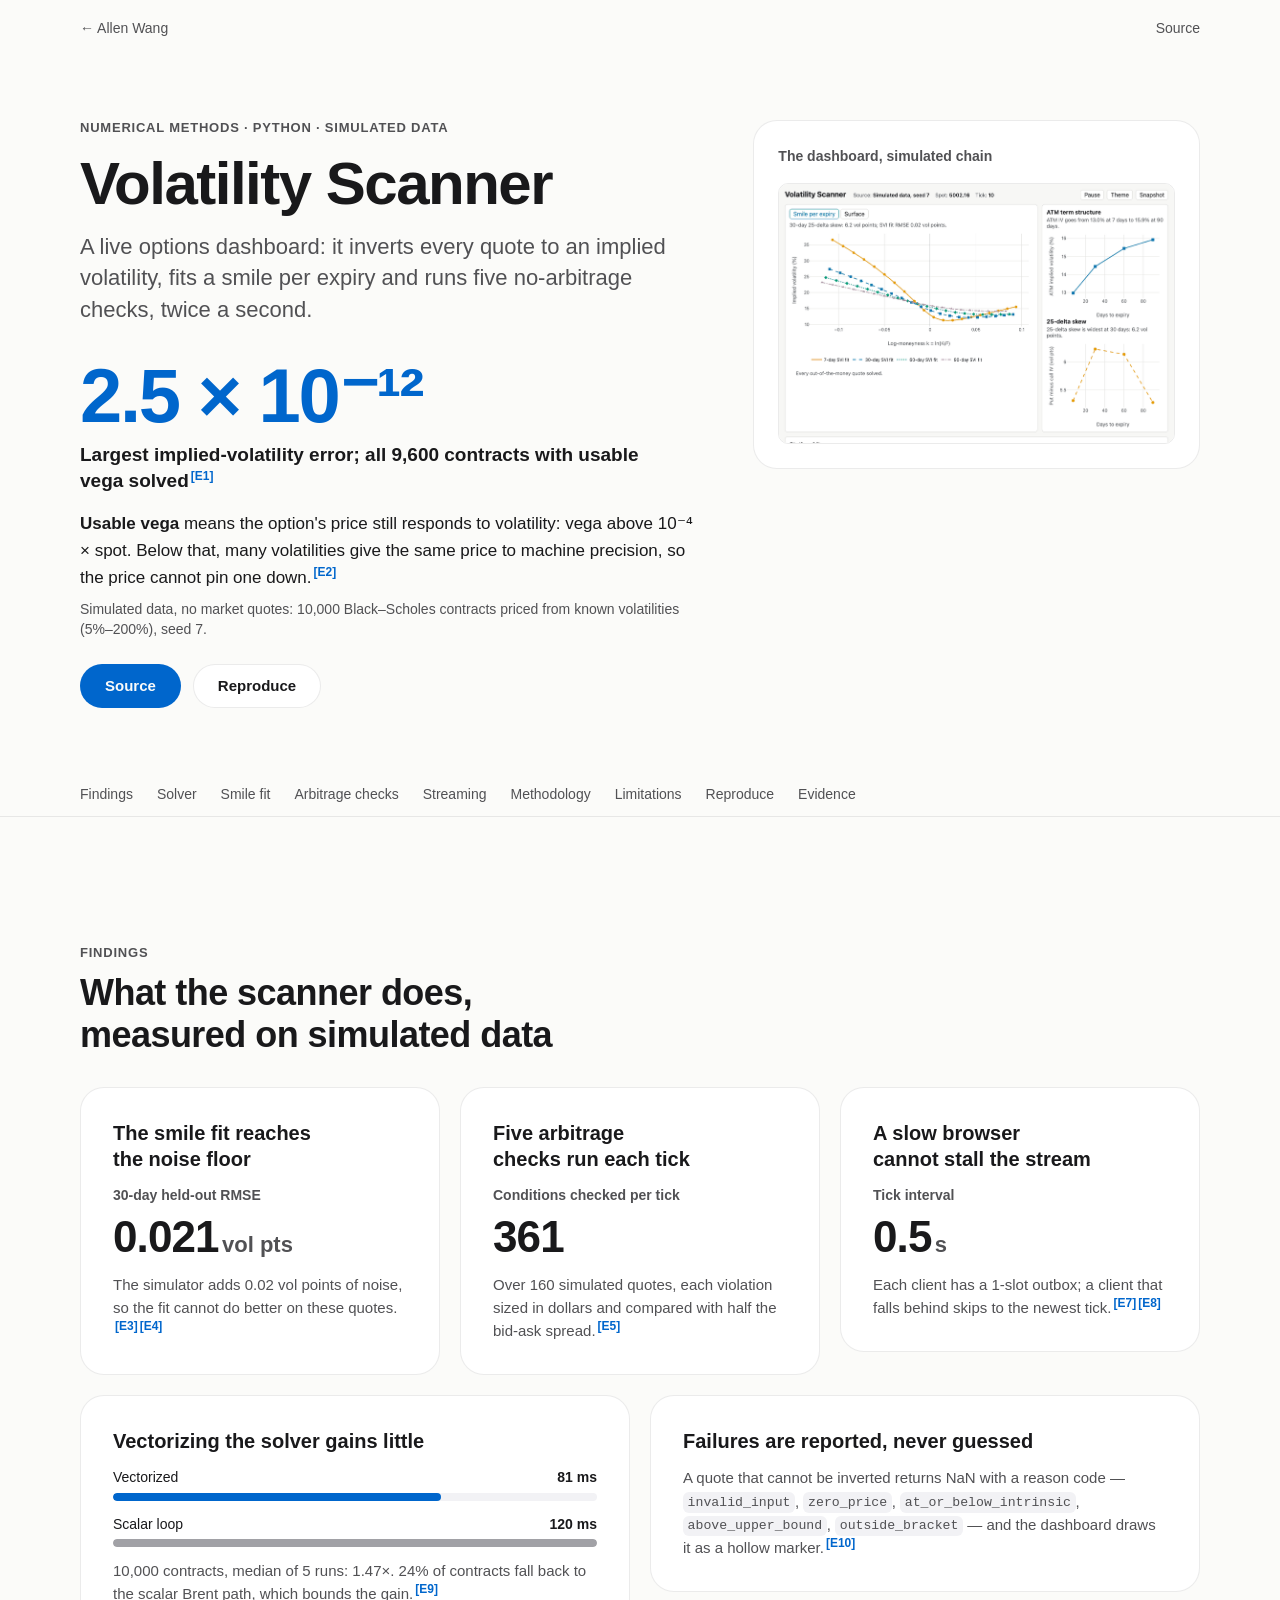
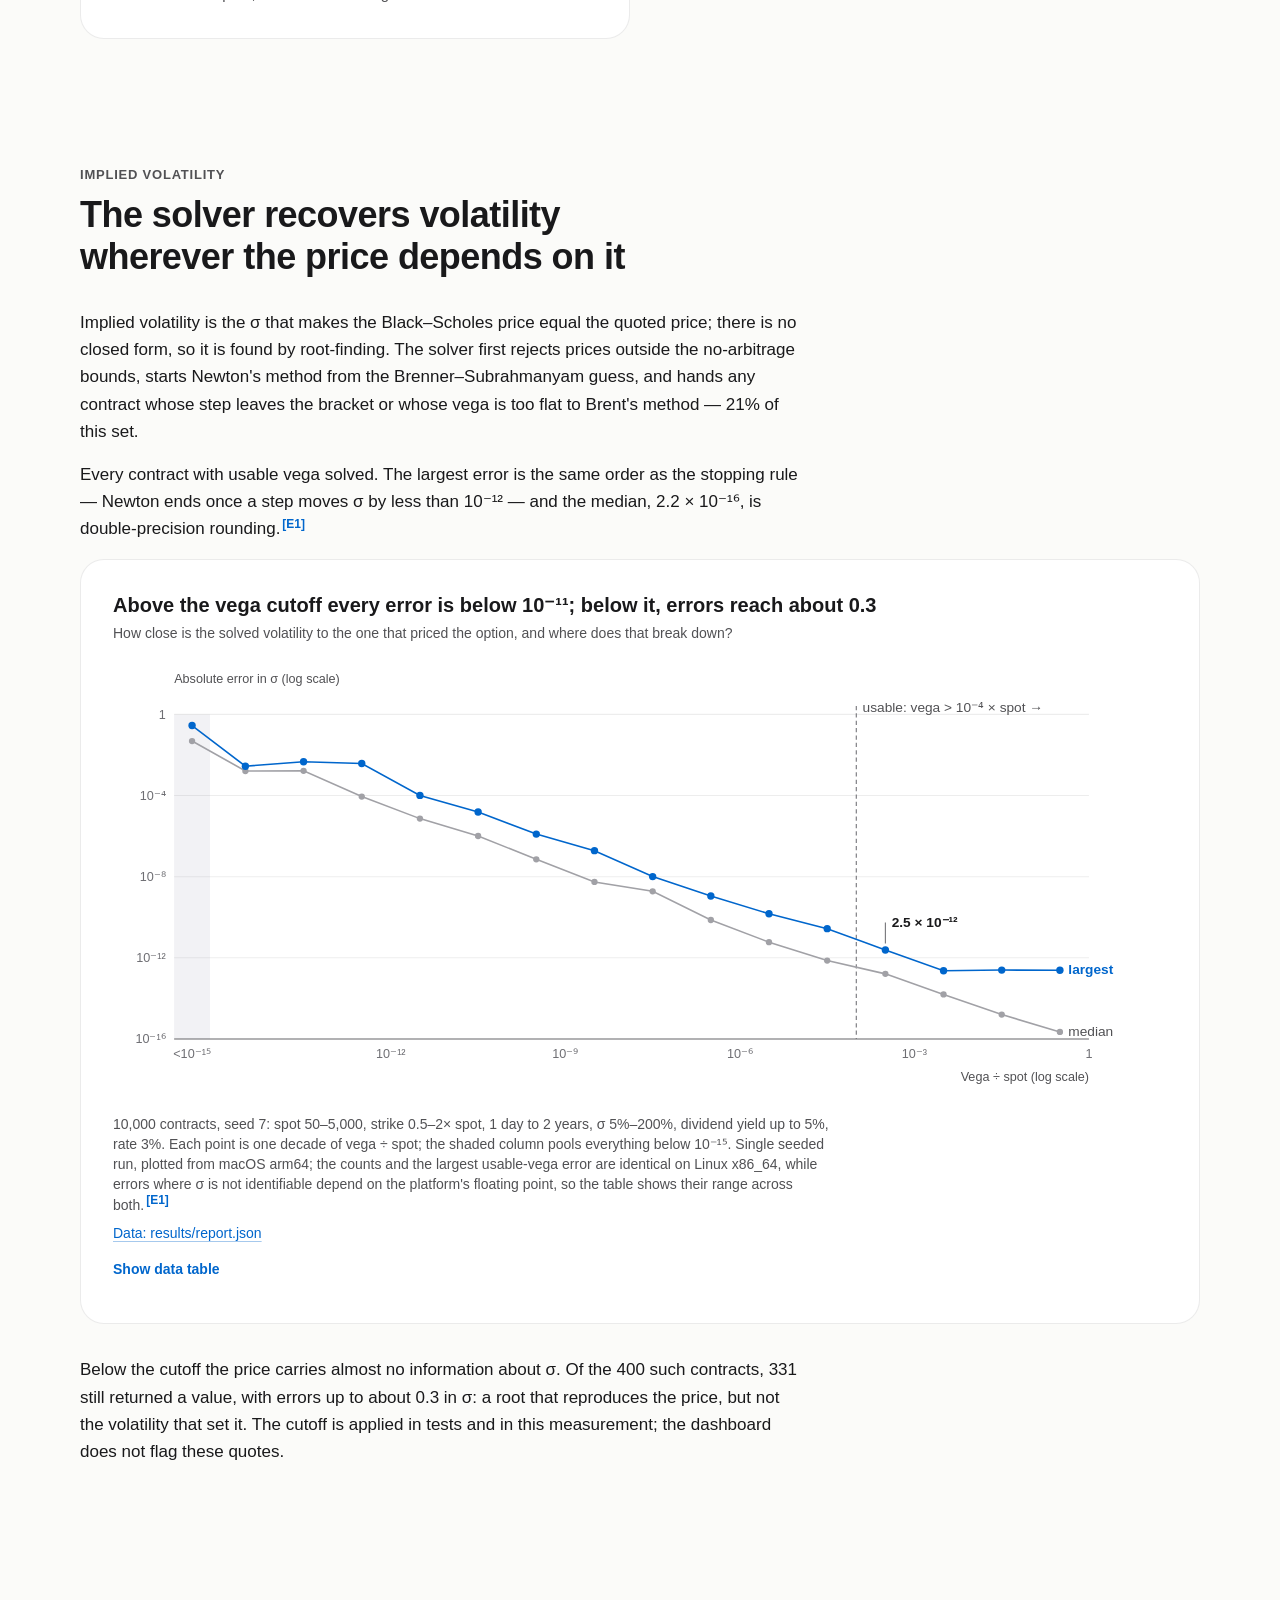
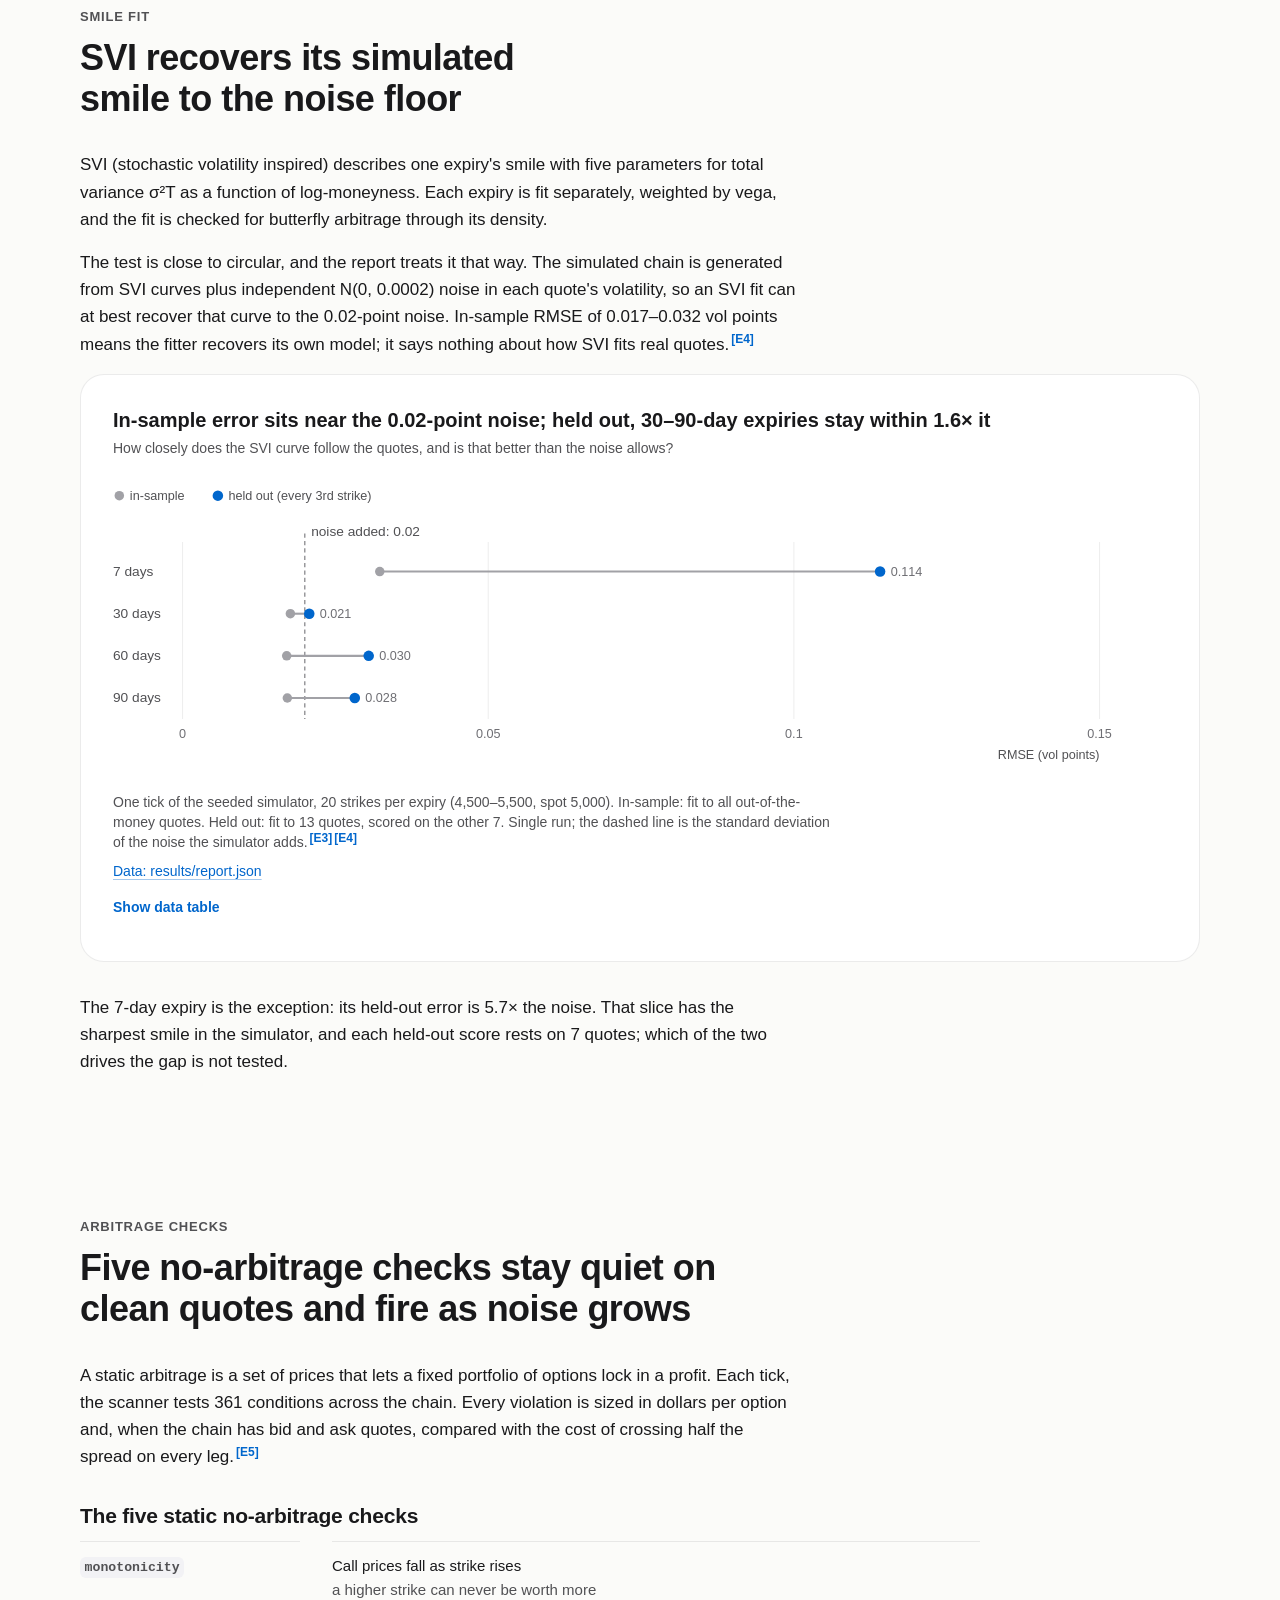
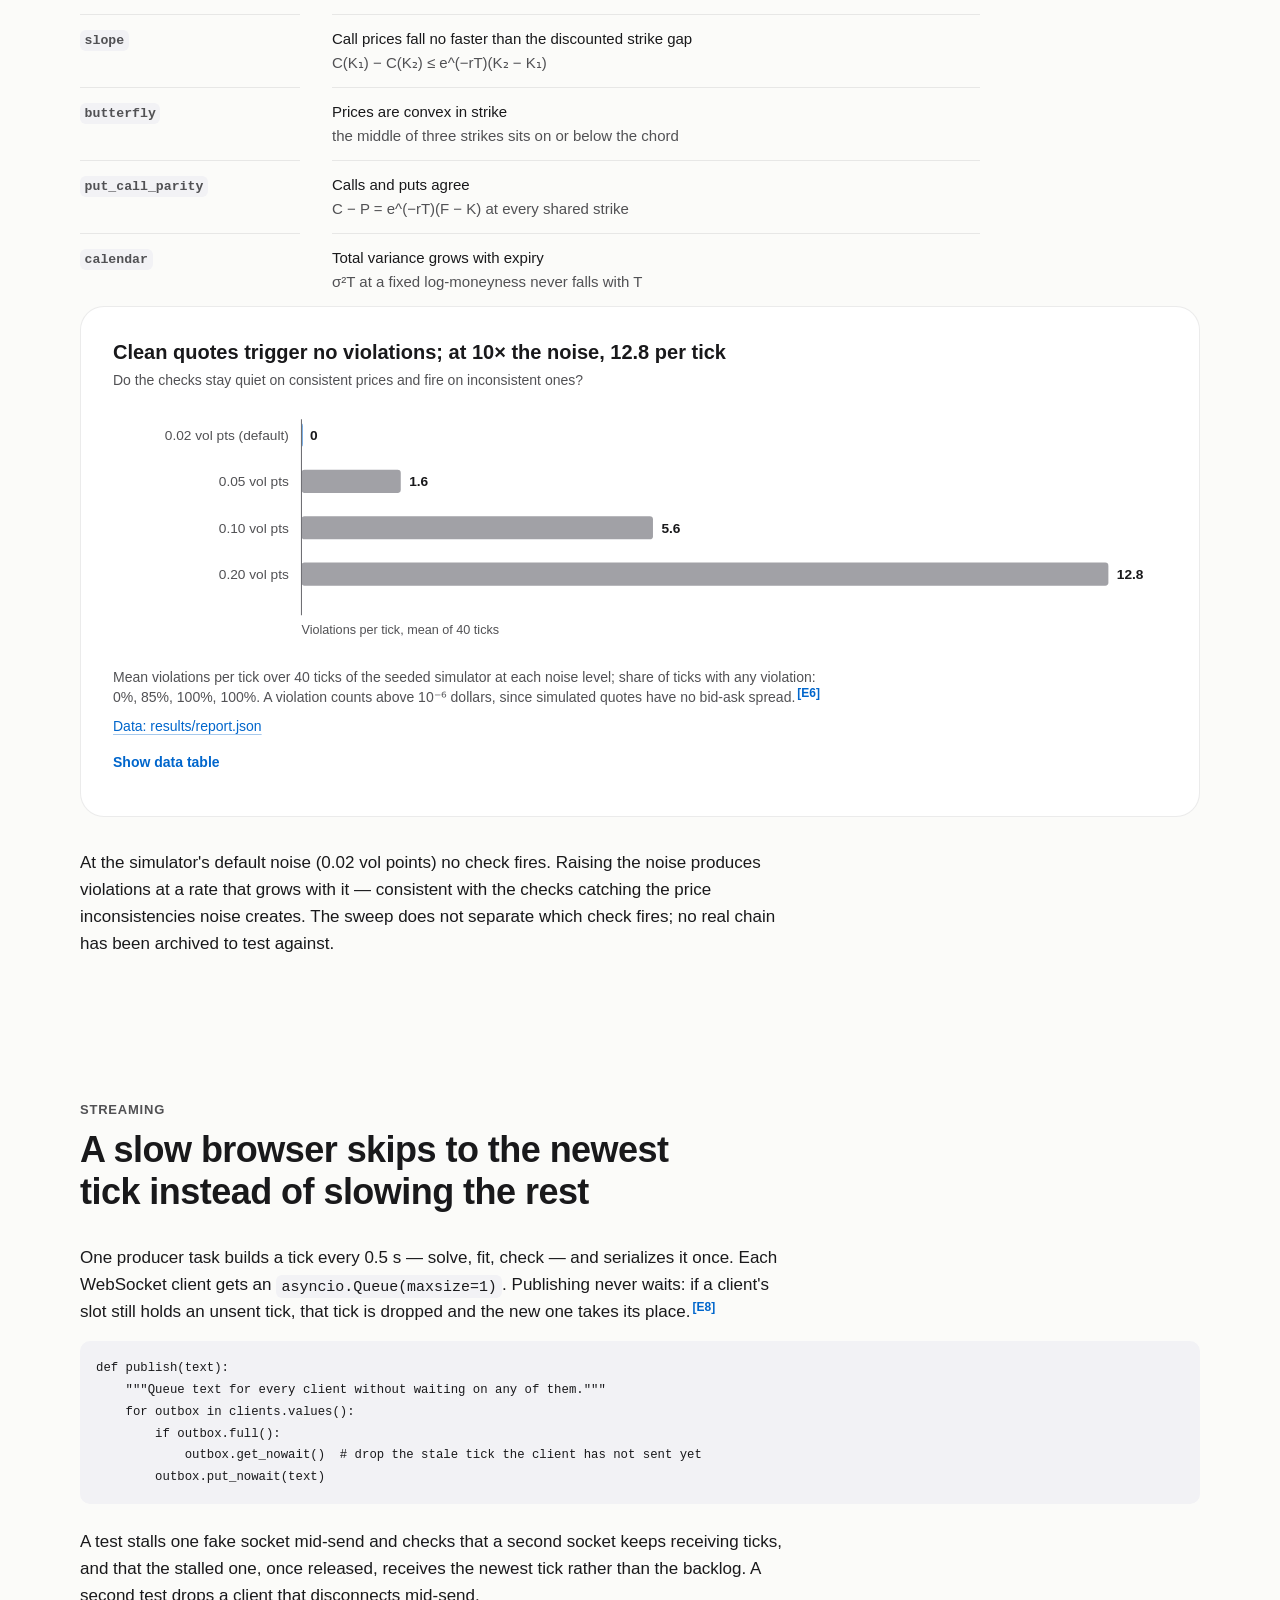
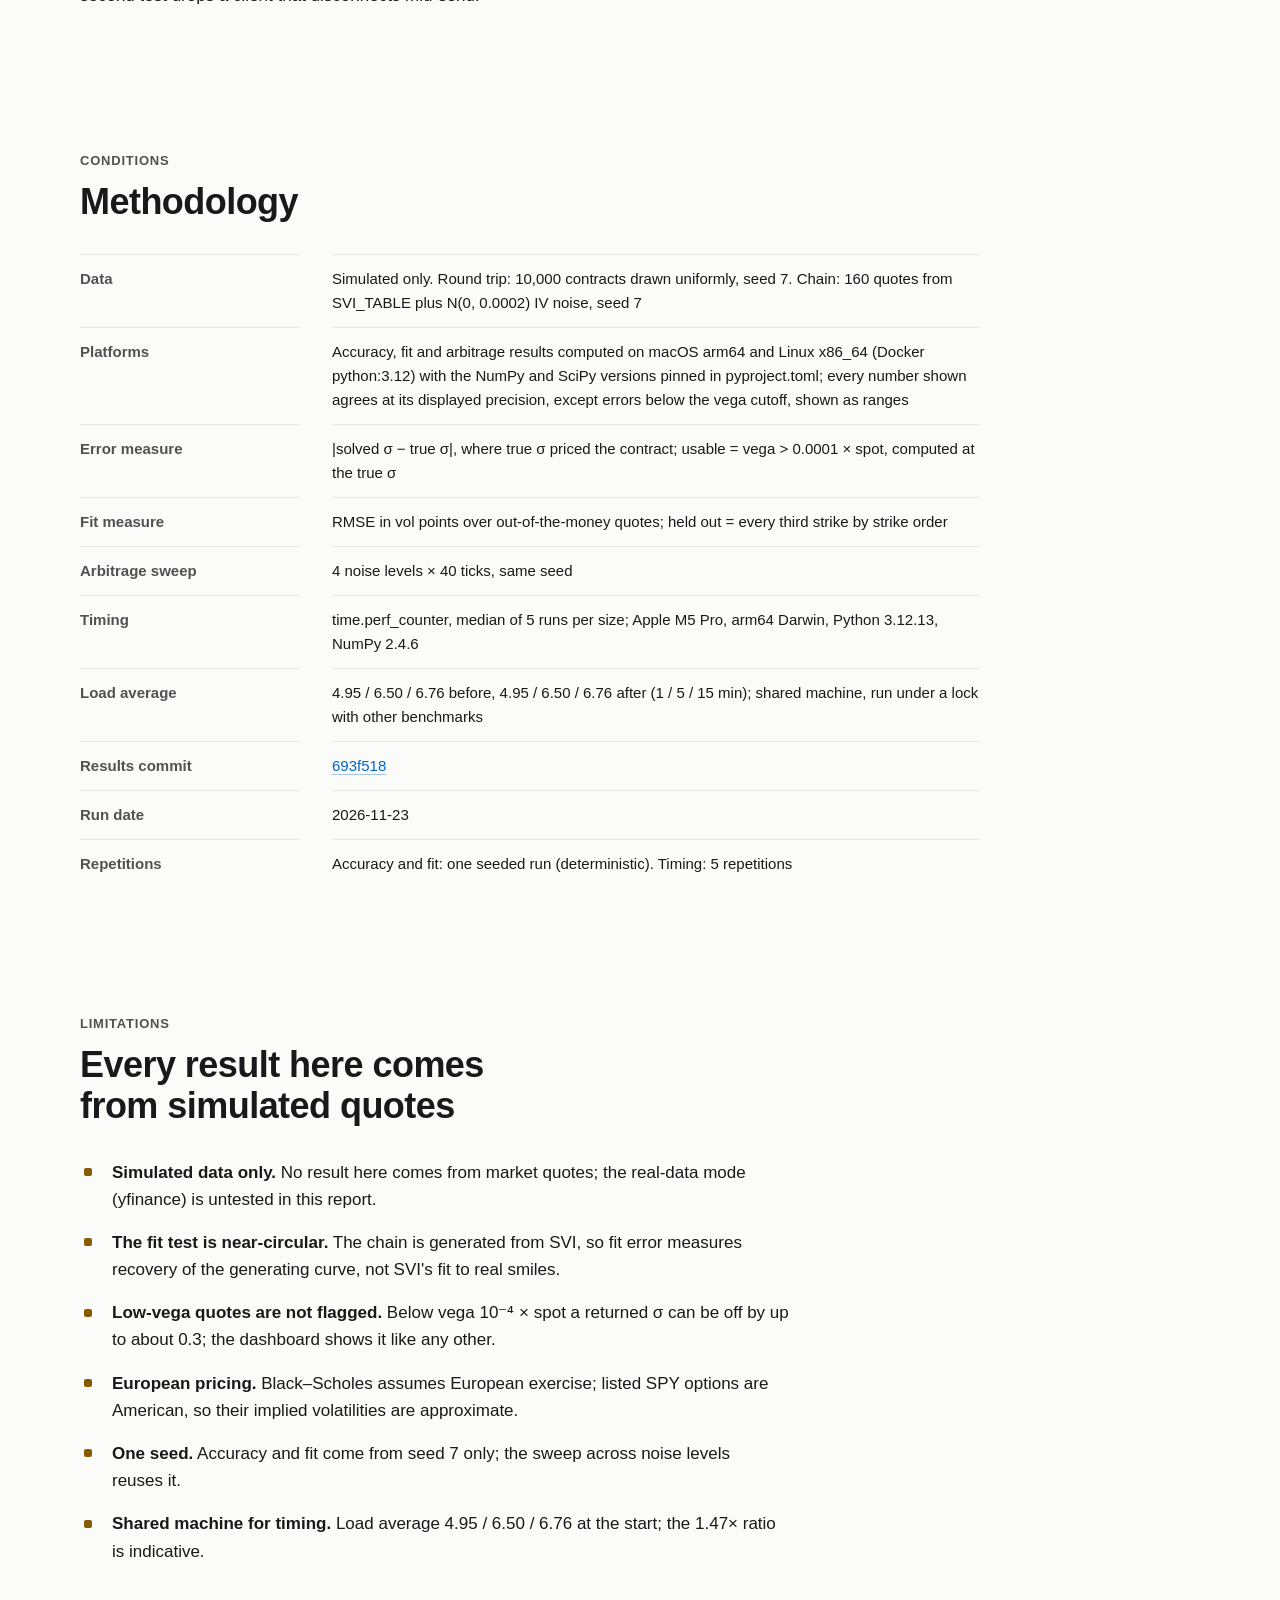
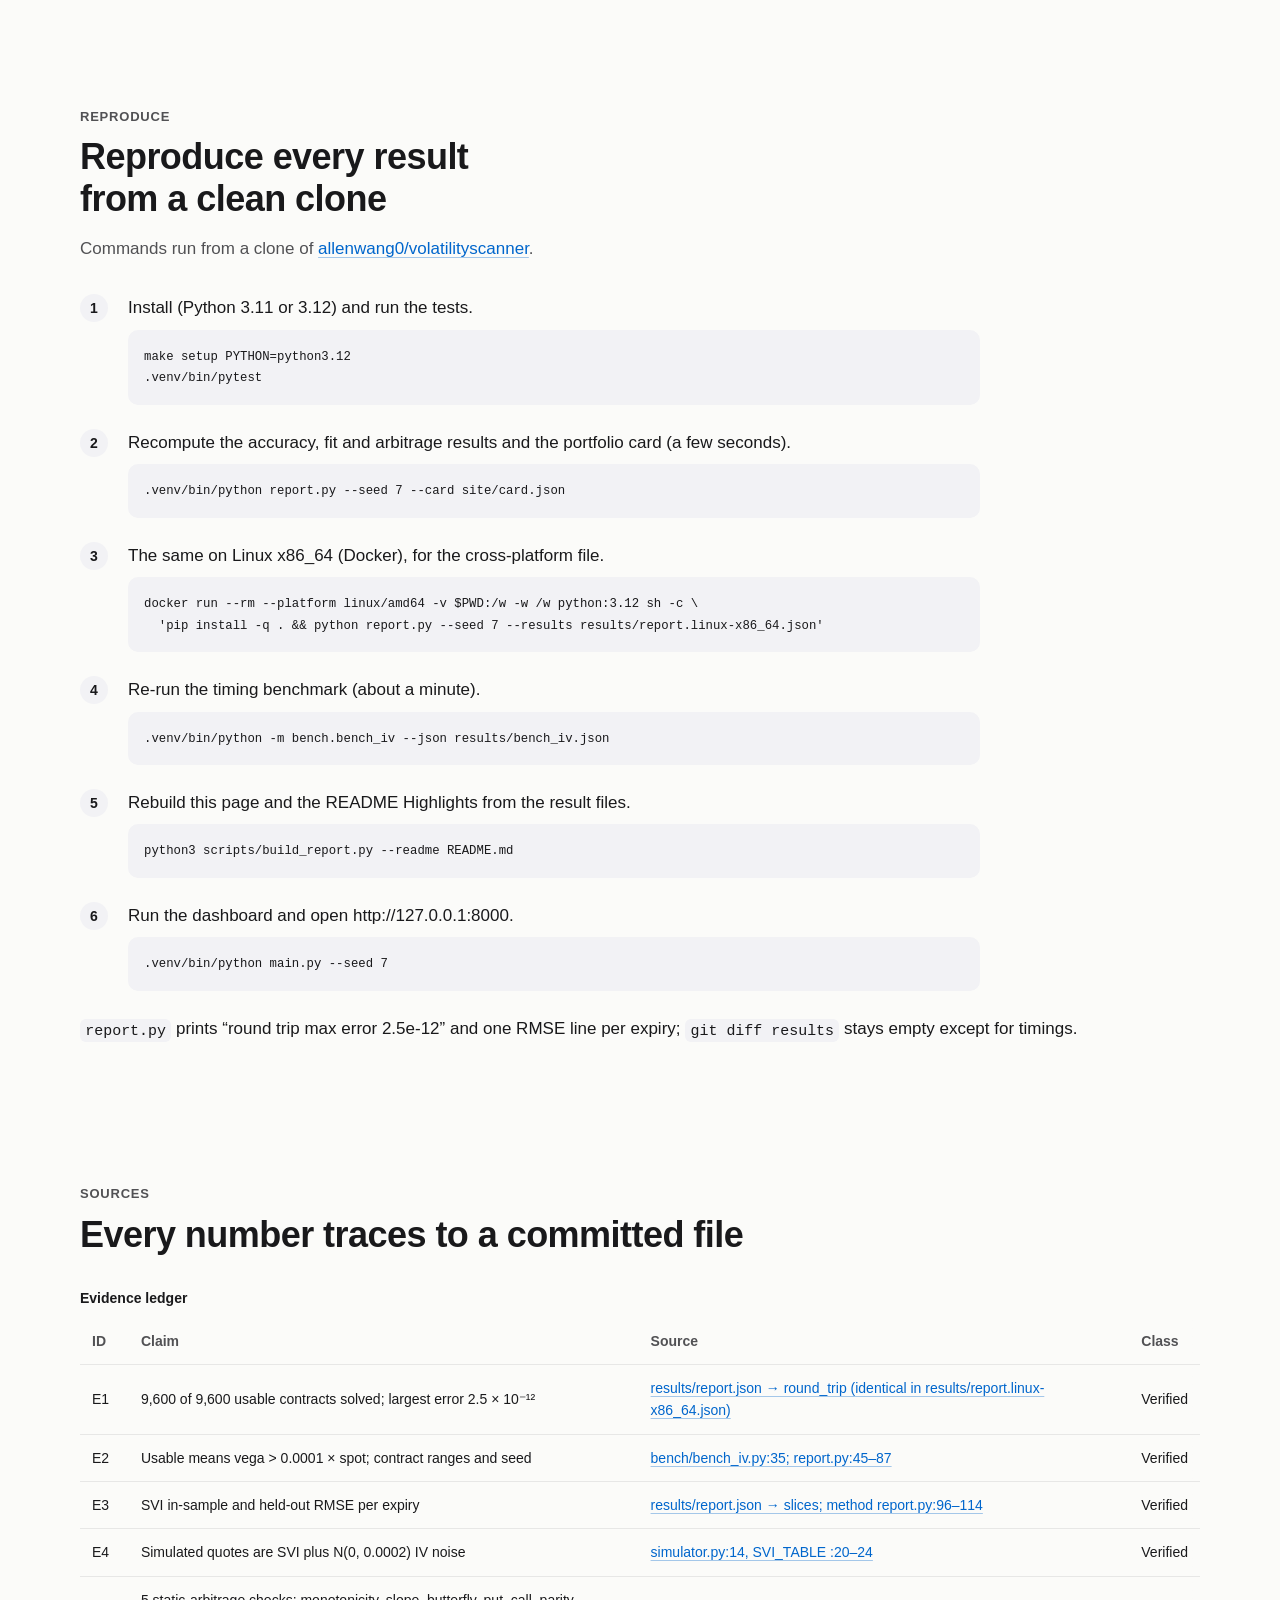
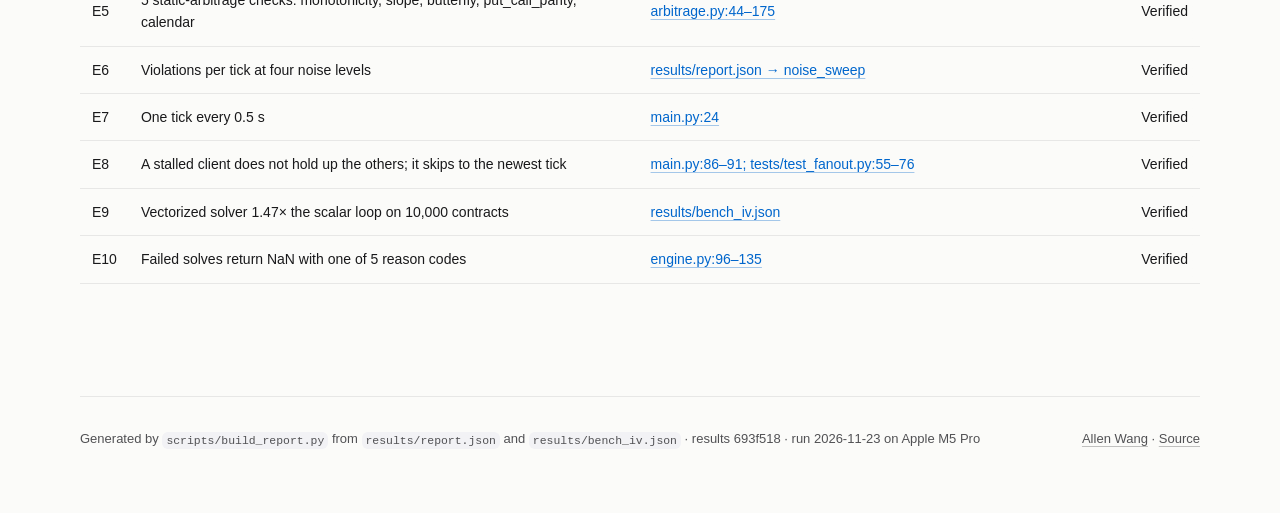
==== commit 499e6785: "refactor(report): kit v1.1 toc, picture hero figure and rk.num units" ====
--- a/docs/index.html
+++ b/docs/index.html
@@ -4,17 +4,17 @@
 <meta charset="utf-8">
 <meta name="viewport" content="width=device-width, initial-scale=1">
 <title>Volatility Scanner · Allen Wang</title>
-<meta name="description" content="An options dashboard whose implied-volatility solver recovers σ to 2.5 × 10⁻¹² on all 9,600 simulated contracts with usable vega; SVI fits and 5 no-arbitrage checks.">
+<meta name="description" content="An options dashboard whose implied-volatility solver recovers σ to 2.5 × 10⁻¹² on all 9,600 simulated contracts with usable vega; SVI fits and 5 no-arbitrage checks.">
 <link rel="canonical" href="https://allenwang0.github.io/volatilityscanner/">
 <meta name="color-scheme" content="light dark">
 <meta property="og:type" content="article">
 <meta property="og:title" content="Volatility Scanner · Allen Wang">
-<meta property="og:description" content="An options dashboard whose implied-volatility solver recovers σ to 2.5 × 10⁻¹² on all 9,600 simulated contracts with usable vega; SVI fits and 5 no-arbitrage checks.">
+<meta property="og:description" content="An options dashboard whose implied-volatility solver recovers σ to 2.5 × 10⁻¹² on all 9,600 simulated contracts with usable vega; SVI fits and 5 no-arbitrage checks.">
 <meta property="og:url" content="https://allenwang0.github.io/volatilityscanner/">
 <meta property="og:site_name" content="Allen Wang">
 <script>try{var t=localStorage.getItem("theme");if(t==="light"||t==="dark")document.documentElement.setAttribute("data-theme",t)}catch(e){}addEventListener("beforeprint",function(){document.querySelectorAll("details").forEach(function(d){d.open=true})});</script>
 <style>
-/* report-kit v1 — shared tokens and components for project reports. Inlined by report_kit.py. */
+/* report-kit v1.1 — shared tokens and components for project reports. Inlined by report_kit.py. */
 :root {
   --space-1: 4px; --space-2: 8px; --space-3: 12px; --space-4: 16px; --space-5: 24px;
   --space-6: 32px; --space-7: 48px; --space-8: 64px; --space-9: 96px; --space-10: 128px;
@@ -94,7 +94,7 @@
 
 /* Hero */
 .hero { padding-block: var(--space-8); }
-.hero-grid { display: grid; grid-template-columns: 7fr 5fr; gap: var(--space-7); align-items: end; }
+.hero-grid { display: grid; grid-template-columns: 7fr 5fr; gap: var(--space-7); align-items: start; }
 .eyebrow { font-size: var(--fs-eyebrow); font-weight: 600; line-height: 1.2; letter-spacing: .06em; text-transform: uppercase;
   color: var(--text-2); margin: 0 0 var(--space-4); }
 .hero-title { font-size: var(--fs-hero); font-weight: 700; line-height: 1.05; letter-spacing: -.025em; }
@@ -119,11 +119,14 @@
 /* Sticky section nav */
 .report-nav { position: sticky; top: 0; z-index: 5; background: color-mix(in srgb, var(--canvas) 86%, transparent);
   -webkit-backdrop-filter: saturate(1.8) blur(16px); backdrop-filter: saturate(1.8) blur(16px); border-bottom: 1px solid var(--border); }
-.report-nav ul { display: flex; gap: var(--space-5); margin: 0 auto; padding: 0 var(--gutter); max-width: calc(var(--page-max) + 2 * var(--gutter));
+.report-nav ul, .report-toc ul { display: flex; gap: 0 var(--space-5); margin: 0 auto; padding: 0 var(--gutter); max-width: calc(var(--page-max) + 2 * var(--gutter));
   list-style: none; overflow-x: auto; scrollbar-width: none; }
-.report-nav a { display: flex; align-items: center; min-height: var(--nav-h); white-space: nowrap; font-size: var(--fs-small);
+.report-nav a, .report-toc a { display: flex; align-items: center; min-height: var(--nav-h); white-space: nowrap; font-size: var(--fs-small);
   color: var(--text-2); text-decoration: none; }
-.report-nav a:hover { color: var(--text); }
+.report-nav a:hover, .report-toc a:hover { color: var(--text); }
+/* Inline contents (Tier B): the nav's type and divider, not sticky, wraps instead of scrolling */
+.report-toc { border-bottom: 1px solid var(--border); }
+.report-toc ul { flex-wrap: wrap; overflow: visible; }
 
 /* Sections */
 .section { padding-top: var(--section-gap); }
@@ -184,6 +187,8 @@
 @media (max-width: 734px) { .v-t { display: none; } .v-p { display: block; } }
 .figure figcaption { font-size: var(--fs-small); line-height: 1.45; color: var(--text-2); margin-top: var(--space-5); max-width: var(--measure); }
 .figure figcaption p { margin: 0 0 var(--space-2); }
+.fig-chart img, .fig-chart picture, .hero-figure img, .hero-figure picture { display: block; max-width: 100%; height: auto; }
+.fig-chart img, .hero-figure img { border-radius: var(--radius-sm); border: 1px solid var(--border); }
 details.data { margin-top: var(--space-1); font-size: var(--fs-small); }
 details.data summary { cursor: pointer; color: var(--accent); font-weight: 600; min-height: 44px; display: inline-flex; align-items: center; }
 details.data summary::marker { color: var(--text-3); }
@@ -228,7 +233,7 @@
     linear-gradient(to left, var(--grid), transparent) right / 8px 100% no-repeat scroll; }
 .card, .figure { --tw-bg: var(--surface); }
 table.bench { border-collapse: collapse; width: 100%; font-size: var(--fs-small); }
-table.bench caption { text-align: left; font-weight: 600; color: var(--text); padding: 0 0 var(--space-2); }
+.table-caption { font-size: var(--fs-small); font-weight: 600; color: var(--text); margin: 0 0 var(--space-2); }
 table.bench th, table.bench td { padding: var(--space-3) var(--space-3); height: 44px; text-align: left; border-bottom: 1px solid var(--border); white-space: nowrap; }
 table.bench thead th { font-weight: 600; color: var(--text-2); }
 table.bench tbody th { font-weight: 500; }
@@ -280,14 +285,14 @@
 <a class="skip" href="#main">Skip to content</a>
 <header class="wrap"><nav class="report-header" aria-label="Site"><a href="https://allenwang0.github.io/">← Allen Wang</a><span><a href="https://github.com/allenwang0/volatilityscanner">Source</a></span></nav></header>
 <main id="main">
-<section class="hero wrap" aria-labelledby="title"><div class="hero-grid"><div><p class="eyebrow">Numerical methods · Python · Simulated data</p><h1 class="hero-title" id="title">Volatility Scanner</h1><p class="hero-sub">A live options dashboard: it inverts every quote to an implied volatility, fits a smile per expiry and runs five no-arbitrage checks, twice a second.</p><p class="hero-metric"><span class="value">2.5 × 10⁻¹²</span><span class="label">Largest implied-volatility error; all 9,600 contracts with usable vega solved<a class="ref" href="#evidence-e1" aria-label="Evidence E1">[E1]</a></span></p><p class="hero-support"><b>Usable vega</b> means the option's price still responds to volatility: vega above 10⁻⁴ × spot. Below that, many volatilities give the same price to machine precision, so the price cannot pin one down.<a class="ref" href="#evidence-e2" aria-label="Evidence E2">[E2]</a></p><p class="hero-context">Simulated data, no market quotes: 10,000 Black–Scholes contracts priced from known volatilities (5%–200%), seed 7.</p><div class="actions"><a href="https://github.com/allenwang0/volatilityscanner" class="btn btn-primary">Source</a><a href="#reproduce" class="btn">Reproduce</a></div></div><div class="hero-figure"><p class="card-label">The dashboard, simulated chain</p><a href="assets/live.gif" aria-label="Open the dashboard recording full size" style="display:block;border-radius:12px;overflow:hidden"><picture><source srcset="assets/live-still.png" media="(prefers-reduced-motion: reduce)"><img src="assets/live.gif" width="825" height="540" style="display:block;width:100%;height:auto" alt="Recording of the dashboard on simulated data: four implied-volatility smiles with SVI fits, the at-the-money term structure and 25-delta skew, updating each tick."></picture></a></div></div></section><nav class="wrap" aria-label="Contents" style="margin-top:-24px"><p class="card-label">Contents</p><ol style="display:flex;flex-wrap:wrap;gap:4px 24px;margin:0;padding:0;list-style:none;font-size:15px"><li><a href="#findings" style="display:inline-block;padding:10px 0">Findings</a></li><li><a href="#solver" style="display:inline-block;padding:10px 0">Solver</a></li><li><a href="#smile" style="display:inline-block;padding:10px 0">Smile fit</a></li><li><a href="#arbitrage" style="display:inline-block;padding:10px 0">Arbitrage checks</a></li><li><a href="#streaming" style="display:inline-block;padding:10px 0">Streaming</a></li><li><a href="#methodology" style="display:inline-block;padding:10px 0">Methodology</a></li><li><a href="#limitations" style="display:inline-block;padding:10px 0">Limitations</a></li><li><a href="#reproduce" style="display:inline-block;padding:10px 0">Reproduce</a></li><li><a href="#evidence" style="display:inline-block;padding:10px 0">Evidence</a></li></ol></nav><section class="section wrap" aria-labelledby="findings"><div class="section-head"><p class="eyebrow">Findings</p><h2 id="findings">What the scanner does, measured on simulated data<a class="anchor" href="#findings" aria-label="Link to this section">#</a></h2></div><div class="bento"><div class="card span-4" style="--p:1"><h3 class="card-heading">The smile fit reaches the noise floor</h3><dl class="metric"><dt>30-day held-out RMSE</dt><dd>0.021<span class="unit">vol pts</span></dd></dl><p>The simulator adds 0.02 vol points of noise, so the fit cannot do better on these quotes.<a class="ref" href="#evidence-e3" aria-label="Evidence E3">[E3]</a><a class="ref" href="#evidence-e4" aria-label="Evidence E4">[E4]</a></p></div><div class="card span-4" style="--p:2"><h3 class="card-heading">Five arbitrage checks run each tick</h3><dl class="metric"><dt>Conditions checked per tick</dt><dd>361</dd></dl><p>Over 160 simulated quotes, each violation sized in dollars and compared with half the bid-ask spread.<a class="ref" href="#evidence-e5" aria-label="Evidence E5">[E5]</a></p></div><div class="card span-4" style="--p:3"><h3 class="card-heading">A slow browser cannot stall the stream</h3><dl class="metric"><dt>Tick interval</dt><dd>0.5<span class="unit">s</span></dd></dl><p>Each client has a 1-slot outbox; a client that falls behind skips to the newest tick.<a class="ref" href="#evidence-e7" aria-label="Evidence E7">[E7]</a><a class="ref" href="#evidence-e8" aria-label="Evidence E8">[E8]</a></p></div><div class="card span-6" style="--p:4"><h3 class="card-heading">Vectorizing the solver gains little</h3><div class="cmp"><div class="cmp-row"><div class="cmp-head"><span>Vectorized</span><b>81 ms</b></div><div class="cmp-track" aria-hidden="true"><span class="cmp-fill is-accent" style="width:67.8%"></span></div></div><div class="cmp-row"><div class="cmp-head"><span>Scalar loop</span><b>120 ms</b></div><div class="cmp-track" aria-hidden="true"><span class="cmp-fill" style="width:100.0%"></span></div></div></div><p>10,000 contracts, median of 5 runs: 1.47×. 24% of contracts fall back to the scalar Brent path, which bounds the gain.<a class="ref" href="#evidence-e9" aria-label="Evidence E9">[E9]</a></p></div><div class="card span-6" style="--p:5"><h3 class="card-heading">Failures are reported, never guessed</h3><p>A quote that cannot be inverted returns NaN with a reason code — <code>invalid_input</code>, <code>zero_price</code>, <code>at_or_below_intrinsic</code>, <code>above_upper_bound</code>, <code>outside_bracket</code> — and the dashboard draws it as a hollow marker.<a class="ref" href="#evidence-e10" aria-label="Evidence E10">[E10]</a></p></div></div></section><section class="section wrap" aria-labelledby="solver"><div class="section-head"><p class="eyebrow">Implied volatility</p><h2 id="solver">The solver recovers volatility wherever the price depends on it<a class="anchor" href="#solver" aria-label="Link to this section">#</a></h2></div><div class="prose"><p>Implied volatility is the σ that makes the Black–Scholes price equal the quoted price; there is no closed form, so it is found by root-finding. The solver first rejects prices outside the no-arbitrage bounds, starts Newton's method from the Brenner–Subrahmanyam guess, and hands any contract whose step leaves the bracket or whose vega is too flat to Brent's method — 21% of this set.</p><p>Every contract with usable vega solved. The largest error is the same order as the stopping rule — Newton ends once a step moves σ by less than 10⁻¹² — and the median, 2.2 × 10⁻¹⁶, is double-precision rounding.<a class="ref" href="#evidence-e1" aria-label="Evidence E1">[E1]</a></p></div><figure class="figure" id="fig-iv-error" aria-labelledby="fig-iv-error-t"><h3 class="fig-takeaway" id="fig-iv-error-t">Above the vega cutoff every error is below 10⁻¹¹; below it, errors reach about 0.3</h3><p class="fig-question">How close is the solved volatility to the one that priced the option, and where does that break down?</p><div class="fig-chart"><div class="v-d"><svg xmlns="http://www.w3.org/2000/svg" viewBox="0 0 1000 400" width="1000" height="400" role="img" aria-labelledby="err-d-title err-d-desc"><title id="err-d-title">IV error stays near machine precision wherever vega is usable</title><desc id="err-d-desc">Largest and median absolute implied-volatility error per decade of vega divided by spot, 10,000 contracts. Above the cutoff of 0.0001 the largest error is 2.5e-12; below it errors rise to 0.28.</desc><rect class="c-band" x="58" y="44" width="34" height="308"/><path class="c-grid" d="M58 352H926"/><text x="50" y="356" class="c-tick" text-anchor="end">10⁻¹⁶</text><path class="c-grid" d="M58 275H926"/><text x="50" y="279" class="c-tick" text-anchor="end">10⁻¹²</text><path class="c-grid" d="M58 198H926"/><text x="50" y="202" class="c-tick" text-anchor="end">10⁻⁸</text><path class="c-grid" d="M58 121H926"/><text x="50" y="125" class="c-tick" text-anchor="end">10⁻⁴</text><path class="c-grid" d="M58 44H926"/><text x="50" y="48" class="c-tick" text-anchor="end">1</text><text x="263.6" y="370" class="c-tick" text-anchor="middle">10⁻¹²</text><text x="429.2" y="370" class="c-tick" text-anchor="middle">10⁻⁹</text><text x="594.8" y="370" class="c-tick" text-anchor="middle">10⁻⁶</text><text x="760.4" y="370" class="c-tick" text-anchor="middle">10⁻³</text><text x="926" y="370" class="c-tick" text-anchor="middle">1</text><text x="75" y="370" class="c-tick" text-anchor="middle">&lt;10⁻¹⁵</text><path class="c-axis" d="M58 352H926"/><path class="c-floor" d="M705.2 36V352"/><text x="711.2" y="42" class="c-label">usable: vega &gt; 10⁻⁴ × spot →</text><path class="c-stroke-muted" stroke-width="1.5" fill="none" d="M75 69.3L125.6 97.7L180.8 97.6L236 122L291.2 142.9L346.4 159.4L401.6 181.5L456.8 203L512 211.9L567.2 239.1L622.4 260.1L677.6 277.6L732.8 290.2L788 309.7L843.2 328.8L898.4 345.3"/><circle cx="75" cy="69.3" r="3" class="c-muted"/><circle cx="125.6" cy="97.7" r="3" class="c-muted"/><circle cx="180.8" cy="97.6" r="3" class="c-muted"/><circle cx="236" cy="122" r="3" class="c-muted"/><circle cx="291.2" cy="142.9" r="3" class="c-muted"/><circle cx="346.4" cy="159.4" r="3" class="c-muted"/><circle cx="401.6" cy="181.5" r="3" class="c-muted"/><circle cx="456.8" cy="203" r="3" class="c-muted"/><circle cx="512" cy="211.9" r="3" class="c-muted"/><circle cx="567.2" cy="239.1" r="3" class="c-muted"/><circle cx="622.4" cy="260.1" r="3" class="c-muted"/><circle cx="677.6" cy="277.6" r="3" class="c-muted"/><circle cx="732.8" cy="290.2" r="3" class="c-muted"/><circle cx="788" cy="309.7" r="3" class="c-muted"/><circle cx="843.2" cy="328.8" r="3" class="c-muted"/><circle cx="898.4" cy="345.3" r="3" class="c-muted"/><text x="906.4" y="349.3" class="c-label">median</text><path class="c-line-accent" stroke-width="2" fill="none" d="M75 54.6L125.6 93.2L180.8 88.9L236 90.6L291.2 120.9L346.4 136.6L401.6 157.6L456.8 173.3L512 197.9L567.2 216.3L622.4 233.2L677.6 247.3L732.8 267.5L788 287.2L843.2 286.6L898.4 286.8"/><circle cx="75" cy="54.6" r="3.5" class="c-accent"/><circle cx="125.6" cy="93.2" r="3.5" class="c-accent"/><circle cx="180.8" cy="88.9" r="3.5" class="c-accent"/><circle cx="236" cy="90.6" r="3.5" class="c-accent"/><circle cx="291.2" cy="120.9" r="3.5" class="c-accent"/><circle cx="346.4" cy="136.6" r="3.5" class="c-accent"/><circle cx="401.6" cy="157.6" r="3.5" class="c-accent"/><circle cx="456.8" cy="173.3" r="3.5" class="c-accent"/><circle cx="512" cy="197.9" r="3.5" class="c-accent"/><circle cx="567.2" cy="216.3" r="3.5" class="c-accent"/><circle cx="622.4" cy="233.2" r="3.5" class="c-accent"/><circle cx="677.6" cy="247.3" r="3.5" class="c-accent"/><circle cx="732.8" cy="267.5" r="3.5" class="c-accent"/><circle cx="788" cy="287.2" r="3.5" class="c-accent"/><circle cx="843.2" cy="286.6" r="3.5" class="c-accent"/><circle cx="898.4" cy="286.8" r="3.5" class="c-accent"/><text x="906.4" y="290.8" class="c-label c-hi">largest</text><path class="c-axis" d="M732.8 261.5V241.5"/><text x="738.8" y="245.5" class="c-value">2.5 × 10⁻¹²</text><text x="58" y="14" class="c-title">Absolute error in σ (log scale)</text><text x="926" y="392" class="c-title" text-anchor="end">Vega ÷ spot (log scale)</text></svg></div><div class="v-t"><svg xmlns="http://www.w3.org/2000/svg" viewBox="0 0 640 360" width="640" height="360" role="img" aria-labelledby="err-t-title err-t-desc"><title id="err-t-title">IV error stays near machine precision wherever vega is usable</title><desc id="err-t-desc">Largest and median absolute implied-volatility error per decade of vega divided by spot, 10,000 contracts. Above the cutoff of 0.0001 the largest error is 2.5e-12; below it errors rise to 0.28.</desc><rect class="c-band" x="58" y="44" width="34" height="268"/><path class="c-grid" d="M58 312H566"/><text x="50" y="316" class="c-tick" text-anchor="end">10⁻¹⁶</text><path class="c-grid" d="M58 245H566"/><text x="50" y="249" class="c-tick" text-anchor="end">10⁻¹²</text><path class="c-grid" d="M58 178H566"/><text x="50" y="182" class="c-tick" text-anchor="end">10⁻⁸</text><path class="c-grid" d="M58 111H566"/><text x="50" y="115" class="c-tick" text-anchor="end">10⁻⁴</text><path class="c-grid" d="M58 44H566"/><text x="50" y="48" class="c-tick" text-anchor="end">1</text><text x="191.6" y="330" class="c-tick" text-anchor="middle">10⁻¹²</text><text x="285.2" y="330" class="c-tick" text-anchor="middle">10⁻⁹</text><text x="378.8" y="330" class="c-tick" text-anchor="middle">10⁻⁶</text><text x="472.4" y="330" class="c-tick" text-anchor="middle">10⁻³</text><text x="566" y="330" class="c-tick" text-anchor="middle">1</text><text x="75" y="330" class="c-tick" text-anchor="middle">&lt;10⁻¹⁵</text><path class="c-axis" d="M58 312H566"/><path class="c-floor" d="M441.2 36V312"/><text x="435.2" y="42" class="c-label" text-anchor="end">usable: vega &gt; 10⁻⁴ × spot →</text><path class="c-stroke-muted" stroke-width="1.5" fill="none" d="M75 66L113.6 90.7L144.8 90.6L176 111.9L207.2 130L238.4 144.4L269.6 163.6L300.8 182.4L332 190.1L363.2 213.8L394.4 232.1L425.6 247.3L456.8 258.2L488 275.2L519.2 291.8L550.4 306.2"/><circle cx="75" cy="66" r="3" class="c-muted"/><circle cx="113.6" cy="90.7" r="3" class="c-muted"/><circle cx="144.8" cy="90.6" r="3" class="c-muted"/><circle cx="176" cy="111.9" r="3" class="c-muted"/><circle cx="207.2" cy="130" r="3" class="c-muted"/><circle cx="238.4" cy="144.4" r="3" class="c-muted"/><circle cx="269.6" cy="163.6" r="3" class="c-muted"/><circle cx="300.8" cy="182.4" r="3" class="c-muted"/><circle cx="332" cy="190.1" r="3" class="c-muted"/><circle cx="363.2" cy="213.8" r="3" class="c-muted"/><circle cx="394.4" cy="232.1" r="3" class="c-muted"/><circle cx="425.6" cy="247.3" r="3" class="c-muted"/><circle cx="456.8" cy="258.2" r="3" class="c-muted"/><circle cx="488" cy="275.2" r="3" class="c-muted"/><circle cx="519.2" cy="291.8" r="3" class="c-muted"/><circle cx="550.4" cy="306.2" r="3" class="c-muted"/><text x="558.4" y="310.2" class="c-label">median</text><path class="c-line-accent" stroke-width="2" fill="none" d="M75 53.2L113.6 86.8L144.8 83.1L176 84.5L207.2 111L238.4 124.6L269.6 142.8L300.8 156.5L332 177.9L363.2 193.9L394.4 208.6L425.6 220.9L456.8 238.5L488 255.6L519.2 255.1L550.4 255.3"/><circle cx="75" cy="53.2" r="3.5" class="c-accent"/><circle cx="113.6" cy="86.8" r="3.5" class="c-accent"/><circle cx="144.8" cy="83.1" r="3.5" class="c-accent"/><circle cx="176" cy="84.5" r="3.5" class="c-accent"/><circle cx="207.2" cy="111" r="3.5" class="c-accent"/><circle cx="238.4" cy="124.6" r="3.5" class="c-accent"/><circle cx="269.6" cy="142.8" r="3.5" class="c-accent"/><circle cx="300.8" cy="156.5" r="3.5" class="c-accent"/><circle cx="332" cy="177.9" r="3.5" class="c-accent"/><circle cx="363.2" cy="193.9" r="3.5" class="c-accent"/><circle cx="394.4" cy="208.6" r="3.5" class="c-accent"/><circle cx="425.6" cy="220.9" r="3.5" class="c-accent"/><circle cx="456.8" cy="238.5" r="3.5" class="c-accent"/><circle cx="488" cy="255.6" r="3.5" class="c-accent"/><circle cx="519.2" cy="255.1" r="3.5" class="c-accent"/><circle cx="550.4" cy="255.3" r="3.5" class="c-accent"/><text x="558.4" y="259.3" class="c-label c-hi">largest</text><path class="c-axis" d="M456.8 232.5V212.5"/><text x="462.8" y="216.5" class="c-value">2.5 × 10⁻¹²</text><text x="58" y="14" class="c-title">Absolute error in σ (log scale)</text><text x="566" y="352" class="c-title" text-anchor="end">Vega ÷ spot (log scale)</text></svg></div><div class="v-p"><svg xmlns="http://www.w3.org/2000/svg" viewBox="0 0 320 300" width="320" height="300" role="img" aria-labelledby="err-p-title err-p-desc"><title id="err-p-title">IV error stays near machine precision wherever vega is usable</title><desc id="err-p-desc">Largest and median absolute implied-volatility error per decade of vega divided by spot, 10,000 contracts. Above the cutoff of 0.0001 the largest error is 2.5e-12; below it errors rise to 0.28.</desc><rect class="c-band" x="46" y="44" width="24" height="208"/><path class="c-grid" d="M46 252H262"/><text x="38" y="256" class="c-tick" text-anchor="end">10⁻¹⁶</text><path class="c-grid" d="M46 200H262"/><text x="38" y="204" class="c-tick" text-anchor="end">10⁻¹²</text><path class="c-grid" d="M46 148H262"/><text x="38" y="152" class="c-tick" text-anchor="end">10⁻⁸</text><path class="c-grid" d="M46 96H262"/><text x="38" y="100" class="c-tick" text-anchor="end">10⁻⁴</text><path class="c-grid" d="M46 44H262"/><text x="38" y="48" class="c-tick" text-anchor="end">1</text><text x="138" y="270" class="c-tick" text-anchor="middle">10⁻¹⁰</text><text x="200" y="270" class="c-tick" text-anchor="middle">10⁻⁵</text><text x="262" y="270" class="c-tick" text-anchor="middle">1</text><text x="58" y="270" class="c-tick" text-anchor="middle">&lt;10⁻¹⁵</text><path class="c-axis" d="M46 252H262"/><path class="c-floor" d="M212.4 36V252"/><text x="206.4" y="42" class="c-label" text-anchor="end">usable vega →</text><path class="c-stroke-muted" stroke-width="1.5" fill="none" d="M58 61.1L82.2 80.3L94.6 80.2L107 96.7L119.4 110.8L131.8 121.9L144.2 136.9L156.6 151.4L169 157.4L181.4 175.8L193.8 190L206.2 201.8L218.6 210.2L231 223.4L243.4 236.3L255.8 247.5"/><circle cx="58" cy="61.1" r="3" class="c-muted"/><circle cx="82.2" cy="80.3" r="3" class="c-muted"/><circle cx="94.6" cy="80.2" r="3" class="c-muted"/><circle cx="107" cy="96.7" r="3" class="c-muted"/><circle cx="119.4" cy="110.8" r="3" class="c-muted"/><circle cx="131.8" cy="121.9" r="3" class="c-muted"/><circle cx="144.2" cy="136.9" r="3" class="c-muted"/><circle cx="156.6" cy="151.4" r="3" class="c-muted"/><circle cx="169" cy="157.4" r="3" class="c-muted"/><circle cx="181.4" cy="175.8" r="3" class="c-muted"/><circle cx="193.8" cy="190" r="3" class="c-muted"/><circle cx="206.2" cy="201.8" r="3" class="c-muted"/><circle cx="218.6" cy="210.2" r="3" class="c-muted"/><circle cx="231" cy="223.4" r="3" class="c-muted"/><circle cx="243.4" cy="236.3" r="3" class="c-muted"/><circle cx="255.8" cy="247.5" r="3" class="c-muted"/><text x="263.8" y="251.5" class="c-label">median</text><path class="c-line-accent" stroke-width="2" fill="none" d="M58 51.2L82.2 77.2L94.6 74.3L107 75.5L119.4 96L131.8 106.6L144.2 120.7L156.6 131.3L169 147.9L181.4 160.4L193.8 171.8L206.2 181.3L218.6 194.9L231 208.3L243.4 207.9L255.8 208"/><circle cx="58" cy="51.2" r="3.5" class="c-accent"/><circle cx="82.2" cy="77.2" r="3.5" class="c-accent"/><circle cx="94.6" cy="74.3" r="3.5" class="c-accent"/><circle cx="107" cy="75.5" r="3.5" class="c-accent"/><circle cx="119.4" cy="96" r="3.5" class="c-accent"/><circle cx="131.8" cy="106.6" r="3.5" class="c-accent"/><circle cx="144.2" cy="120.7" r="3.5" class="c-accent"/><circle cx="156.6" cy="131.3" r="3.5" class="c-accent"/><circle cx="169" cy="147.9" r="3.5" class="c-accent"/><circle cx="181.4" cy="160.4" r="3.5" class="c-accent"/><circle cx="193.8" cy="171.8" r="3.5" class="c-accent"/><circle cx="206.2" cy="181.3" r="3.5" class="c-accent"/><circle cx="218.6" cy="194.9" r="3.5" class="c-accent"/><circle cx="231" cy="208.3" r="3.5" class="c-accent"/><circle cx="243.4" cy="207.9" r="3.5" class="c-accent"/><circle cx="255.8" cy="208" r="3.5" class="c-accent"/><text x="263.8" y="212" class="c-label c-hi">largest</text><path class="c-axis" d="M218.6 188.9V168.9"/><text x="224.6" y="172.9" class="c-value">2.5 × 10⁻¹²</text><text x="46" y="14" class="c-title">Absolute error in σ (log scale)</text><text x="262" y="292" class="c-title" text-anchor="end">Vega ÷ spot (log scale)</text></svg></div></div><figcaption><p>10,000 contracts, seed 7: spot 50–5,000, strike 0.5–2× spot, 1 day to 2 years, σ 5%–200%, dividend yield up to 5%, rate 3%. Each point is one decade of vega ÷ spot; the shaded column pools everything below 10⁻¹⁵. Single seeded run, plotted from macOS arm64; the counts and the largest usable-vega error are identical on Linux x86_64, while errors where σ is not identifiable depend on the platform's floating point, so the table shows their range across both.<a class="ref" href="#evidence-e1" aria-label="Evidence E1">[E1]</a></p> <a class="src" href="https://github.com/allenwang0/volatilityscanner/blob/693f51896b24d31c83b6c70354c13865424b729c/results/report.json">Data: results/report.json</a></figcaption><details class="data"><summary>Show data table</summary><div class="table-wrap" tabindex="0" role="region" aria-label="IV error by vega decade"><table class="bench"><caption>IV error by vega decade</caption><thead><tr><th scope="col">Vega ÷ spot</th><th scope="col" class="num">Contracts</th><th scope="col" class="num">Returned a value</th><th scope="col" class="num">Largest error</th><th scope="col" class="num">Median error</th></tr></thead><tbody><tr><th scope="row">below 10⁻¹⁵</th><td class="num">113</td><td class="num">50</td><td class="num">3 × 10⁻¹</td><td class="num">5 × 10⁻²</td></tr><tr><th scope="row">10⁻¹⁵–10⁻¹⁴</th><td class="num">9</td><td class="num">6</td><td class="num">3 × 10⁻³ to 4 × 10⁻³</td><td class="num">2 × 10⁻³</td></tr><tr><th scope="row">10⁻¹⁴–10⁻¹³</th><td class="num">13</td><td class="num">10</td><td class="num">5 × 10⁻³</td><td class="num">5 × 10⁻⁴ to 2 × 10⁻³</td></tr><tr><th scope="row">10⁻¹³–10⁻¹²</th><td class="num">13</td><td class="num">13</td><td class="num">4 × 10⁻³</td><td class="num">8 × 10⁻⁵ to 9 × 10⁻⁵</td></tr><tr><th scope="row">10⁻¹²–10⁻¹¹</th><td class="num">12</td><td class="num">12</td><td class="num">1 × 10⁻⁴</td><td class="num">7 × 10⁻⁶ to 9 × 10⁻⁶</td></tr><tr><th scope="row">10⁻¹¹–10⁻¹⁰</th><td class="num">25</td><td class="num">25</td><td class="num">2 × 10⁻⁵</td><td class="num">6 × 10⁻⁷ to 1 × 10⁻⁶</td></tr><tr><th scope="row">10⁻¹⁰–10⁻⁹</th><td class="num">17</td><td class="num">17</td><td class="num">1 × 10⁻⁶ to 2 × 10⁻⁶</td><td class="num">7 × 10⁻⁸</td></tr><tr><th scope="row">10⁻⁹–10⁻⁸</th><td class="num">19</td><td class="num">19</td><td class="num">2 × 10⁻⁷</td><td class="num">5 × 10⁻⁹</td></tr><tr><th scope="row">10⁻⁸–10⁻⁷</th><td class="num">23</td><td class="num">23</td><td class="num">9 × 10⁻⁹ to 1 × 10⁻⁸</td><td class="num">8 × 10⁻¹⁰ to 2 × 10⁻⁹</td></tr><tr><th scope="row">10⁻⁷–10⁻⁶</th><td class="num">30</td><td class="num">30</td><td class="num">7 × 10⁻¹⁰ to 1 × 10⁻⁹</td><td class="num">7 × 10⁻¹¹ to 1 × 10⁻¹⁰</td></tr><tr><th scope="row">10⁻⁶–10⁻⁵</th><td class="num">50</td><td class="num">50</td><td class="num">1 × 10⁻¹⁰</td><td class="num">6 × 10⁻¹² to 7 × 10⁻¹²</td></tr><tr><th scope="row">10⁻⁵–10⁻⁴</th><td class="num">76</td><td class="num">76</td><td class="num">1 × 10⁻¹¹ to 3 × 10⁻¹¹</td><td class="num">5 × 10⁻¹³ to 7 × 10⁻¹³</td></tr><tr><th scope="row">10⁻⁴–10⁻³</th><td class="num">113</td><td class="num">113</td><td class="num">2 × 10⁻¹²</td><td class="num">2 × 10⁻¹³</td></tr><tr><th scope="row">10⁻³–10⁻²</th><td class="num">219</td><td class="num">219</td><td class="num">2 × 10⁻¹³</td><td class="num">2 × 10⁻¹⁴</td></tr><tr><th scope="row">10⁻²–10⁻¹</th><td class="num">853</td><td class="num">853</td><td class="num">2 × 10⁻¹³</td><td class="num">2 × 10⁻¹⁵</td></tr><tr><th scope="row">10⁻¹–1</th><td class="num">8,415</td><td class="num">8,415</td><td class="num">2 × 10⁻¹³</td><td class="num">2 × 10⁻¹⁶</td></tr></tbody></table></div></details></figure><div class="prose" style="margin-top:32px"><p>Below the cutoff the price carries almost no information about σ. Of the 400 such contracts, 331 still returned a value, with errors up to about 0.3 in σ: a root that reproduces the price, but not the volatility that set it. The cutoff is applied in tests and in this measurement; the dashboard does not flag these quotes.</p></div></section><section class="section wrap" aria-labelledby="smile"><div class="section-head"><p class="eyebrow">Smile fit</p><h2 id="smile">SVI recovers its simulated smile to the noise floor<a class="anchor" href="#smile" aria-label="Link to this section">#</a></h2></div><div class="prose"><p>SVI (stochastic volatility inspired) describes one expiry's smile with five parameters for total variance σ²T as a function of log-moneyness. Each expiry is fit separately, weighted by vega, and the fit is checked for butterfly arbitrage through its density.</p><p>The test is close to circular, and the report treats it that way. The simulated chain is generated from SVI curves plus independent N(0, 0.0002) noise in each quote's volatility, so an SVI fit can at best recover that curve to the 0.02-point noise. In-sample RMSE of 0.017–0.032 vol points means the fitter recovers its own model; it says nothing about how SVI fits real quotes.<a class="ref" href="#evidence-e4" aria-label="Evidence E4">[E4]</a></p></div><figure class="figure" id="fig-svi" aria-labelledby="fig-svi-t"><h3 class="fig-takeaway" id="fig-svi-t">In-sample error sits near the 0.02-point noise; held out, 30–90-day expiries stay within 1.6× it</h3><p class="fig-question">How closely does the SVI curve follow the quotes, and is that better than the noise allows?</p><div class="fig-chart"><div class="v-d"><svg xmlns="http://www.w3.org/2000/svg" viewBox="0 0 1000 270" width="1000" height="270" role="img" aria-labelledby="fit-d-title fit-d-desc"><title id="fit-d-title">SVI error sits at the simulated noise level</title><desc id="fit-d-desc">7 days: in-sample 0.032, held out 0.114; 30 days: in-sample 0.018, held out 0.021; 60 days: in-sample 0.017, held out 0.030; 90 days: in-sample 0.017, held out 0.028 vol points. Noise added to the simulated quotes: 0.02 vol points.</desc><path class="c-grid" d="M66 56V224"/><text x="66" y="242" class="c-tick" text-anchor="middle">0</text><path class="c-grid" d="M356 56V224"/><text x="356" y="242" class="c-tick" text-anchor="middle">0.05</text><path class="c-grid" d="M646 56V224"/><text x="646" y="242" class="c-tick" text-anchor="middle">0.1</text><path class="c-grid" d="M936 56V224"/><text x="936" y="242" class="c-tick" text-anchor="middle">0.15</text><path class="c-floor" d="M182 48V224"/><text x="188" y="50" class="c-label">noise added: 0.02</text><circle cx="6" cy="12" r="4.5" class="c-muted"/><text x="16" y="16" class="c-title">in-sample</text><circle cx="99.5" cy="12" r="5" class="c-accent"/><text x="109.5" y="16" class="c-title">held out (every 3rd strike)</text><text x="0" y="88" class="c-label">7 days</text><path class="c-stroke-muted" stroke-width="2" d="M253.1 84H727.8"/><circle cx="253.1" cy="84" r="4.5" class="c-muted"/><circle cx="727.8" cy="84" r="5" class="c-accent"/><text x="737.8" y="88" class="c-tick">0.114</text><text x="0" y="128" class="c-label">30 days</text><path class="c-stroke-muted" stroke-width="2" d="M168.3 124H186.2"/><circle cx="168.3" cy="124" r="4.5" class="c-muted"/><circle cx="186.2" cy="124" r="5" class="c-accent"/><text x="196.2" y="128" class="c-tick">0.021</text><text x="0" y="168" class="c-label">60 days</text><path class="c-stroke-muted" stroke-width="2" d="M164.8 164H242.6"/><circle cx="164.8" cy="164" r="4.5" class="c-muted"/><circle cx="242.6" cy="164" r="5" class="c-accent"/><text x="252.6" y="168" class="c-tick">0.030</text><text x="0" y="208" class="c-label">90 days</text><path class="c-stroke-muted" stroke-width="2" d="M165.4 204H229.4"/><circle cx="165.4" cy="204" r="4.5" class="c-muted"/><circle cx="229.4" cy="204" r="5" class="c-accent"/><text x="239.4" y="208" class="c-tick">0.028</text><text x="936" y="262" class="c-title" text-anchor="end">RMSE (vol points)</text></svg></div><div class="v-t"><svg xmlns="http://www.w3.org/2000/svg" viewBox="0 0 640 270" width="640" height="270" role="img" aria-labelledby="fit-t-title fit-t-desc"><title id="fit-t-title">SVI error sits at the simulated noise level</title><desc id="fit-t-desc">7 days: in-sample 0.032, held out 0.114; 30 days: in-sample 0.018, held out 0.021; 60 days: in-sample 0.017, held out 0.030; 90 days: in-sample 0.017, held out 0.028 vol points. Noise added to the simulated quotes: 0.02 vol points.</desc><path class="c-grid" d="M66 56V224"/><text x="66" y="242" class="c-tick" text-anchor="middle">0</text><path class="c-grid" d="M236 56V224"/><text x="236" y="242" class="c-tick" text-anchor="middle">0.05</text><path class="c-grid" d="M406 56V224"/><text x="406" y="242" class="c-tick" text-anchor="middle">0.1</text><path class="c-grid" d="M576 56V224"/><text x="576" y="242" class="c-tick" text-anchor="middle">0.15</text><path class="c-floor" d="M134 48V224"/><text x="140" y="50" class="c-label">noise added: 0.02</text><circle cx="6" cy="12" r="4.5" class="c-muted"/><text x="16" y="16" class="c-title">in-sample</text><circle cx="99.5" cy="12" r="5" class="c-accent"/><text x="109.5" y="16" class="c-title">held out (every 3rd strike)</text><text x="0" y="88" class="c-label">7 days</text><path class="c-stroke-muted" stroke-width="2" d="M175.7 84H453.9"/><circle cx="175.7" cy="84" r="4.5" class="c-muted"/><circle cx="453.9" cy="84" r="5" class="c-accent"/><text x="463.9" y="88" class="c-tick">0.114</text><text x="0" y="128" class="c-label">30 days</text><path class="c-stroke-muted" stroke-width="2" d="M126 124H136.5"/><circle cx="126" cy="124" r="4.5" class="c-muted"/><circle cx="136.5" cy="124" r="5" class="c-accent"/><text x="146.5" y="128" class="c-tick">0.021</text><text x="0" y="168" class="c-label">60 days</text><path class="c-stroke-muted" stroke-width="2" d="M123.9 164H169.5"/><circle cx="123.9" cy="164" r="4.5" class="c-muted"/><circle cx="169.5" cy="164" r="5" class="c-accent"/><text x="179.5" y="168" class="c-tick">0.030</text><text x="0" y="208" class="c-label">90 days</text><path class="c-stroke-muted" stroke-width="2" d="M124.3 204H161.8"/><circle cx="124.3" cy="204" r="4.5" class="c-muted"/><circle cx="161.8" cy="204" r="5" class="c-accent"/><text x="171.8" y="208" class="c-tick">0.028</text><text x="576" y="262" class="c-title" text-anchor="end">RMSE (vol points)</text></svg></div><div class="v-p"><svg xmlns="http://www.w3.org/2000/svg" viewBox="0 0 320 270" width="320" height="270" role="img" aria-labelledby="fit-p-title fit-p-desc"><title id="fit-p-title">SVI error sits at the simulated noise level</title><desc id="fit-p-desc">7 days: in-sample 0.032, held out 0.114; 30 days: in-sample 0.018, held out 0.021; 60 days: in-sample 0.017, held out 0.030; 90 days: in-sample 0.017, held out 0.028 vol points. Noise added to the simulated quotes: 0.02 vol points.</desc><path class="c-grid" d="M66 56V224"/><text x="66" y="242" class="c-tick" text-anchor="middle">0</text><path class="c-grid" d="M132.7 56V224"/><text x="132.7" y="242" class="c-tick" text-anchor="middle">0.05</text><path class="c-grid" d="M199.3 56V224"/><text x="199.3" y="242" class="c-tick" text-anchor="middle">0.1</text><path class="c-grid" d="M266 56V224"/><text x="266" y="242" class="c-tick" text-anchor="middle">0.15</text><path class="c-floor" d="M92.7 48V224"/><text x="98.7" y="50" class="c-label">noise added: 0.02</text><circle cx="6" cy="12" r="4.5" class="c-muted"/><text x="16" y="16" class="c-title">in-sample</text><circle cx="99.5" cy="12" r="5" class="c-accent"/><text x="109.5" y="16" class="c-title">held out</text><text x="0" y="88" class="c-label">7 days</text><path class="c-stroke-muted" stroke-width="2" d="M109 84H218.1"/><circle cx="109" cy="84" r="4.5" class="c-muted"/><circle cx="218.1" cy="84" r="5" class="c-accent"/><text x="228.1" y="88" class="c-tick">0.114</text><text x="0" y="128" class="c-label">30 days</text><path class="c-stroke-muted" stroke-width="2" d="M89.5 124H93.6"/><circle cx="89.5" cy="124" r="4.5" class="c-muted"/><circle cx="93.6" cy="124" r="5" class="c-accent"/><text x="103.6" y="128" class="c-tick">0.021</text><text x="0" y="168" class="c-label">60 days</text><path class="c-stroke-muted" stroke-width="2" d="M88.7 164H106.6"/><circle cx="88.7" cy="164" r="4.5" class="c-muted"/><circle cx="106.6" cy="164" r="5" class="c-accent"/><text x="116.6" y="168" class="c-tick">0.030</text><text x="0" y="208" class="c-label">90 days</text><path class="c-stroke-muted" stroke-width="2" d="M88.9 204H103.6"/><circle cx="88.9" cy="204" r="4.5" class="c-muted"/><circle cx="103.6" cy="204" r="5" class="c-accent"/><text x="113.6" y="208" class="c-tick">0.028</text><text x="266" y="262" class="c-title" text-anchor="end">RMSE (vol points)</text></svg></div></div><figcaption><p>One tick of the seeded simulator, 20 strikes per expiry (4,500–5,500, spot 5,000). In-sample: fit to all out-of-the-money quotes. Held out: fit to 13 quotes, scored on the other 7. Single run; the dashed line is the standard deviation of the noise the simulator adds.<a class="ref" href="#evidence-e3" aria-label="Evidence E3">[E3]</a><a class="ref" href="#evidence-e4" aria-label="Evidence E4">[E4]</a></p> <a class="src" href="https://github.com/allenwang0/volatilityscanner/blob/693f51896b24d31c83b6c70354c13865424b729c/results/report.json">Data: results/report.json</a></figcaption><details class="data"><summary>Show data table</summary><div class="table-wrap" tabindex="0" role="region" aria-label="SVI fit per expiry"><table class="bench"><caption>SVI fit per expiry</caption><thead><tr><th scope="col">Expiry</th><th scope="col" class="num">ATM IV</th><th scope="col" class="num">25-delta skew</th><th scope="col" class="num">In-sample RMSE</th><th scope="col" class="num">Held-out RMSE</th><th scope="col" class="num">Held-out quotes</th></tr></thead><tbody><tr><th scope="row">7 days</th><td class="num">13.0%</td><td class="num">5.36 vol pts</td><td class="num">0.032</td><td class="num">0.114</td><td class="num">7</td></tr><tr><th scope="row">30 days</th><td class="num">14.5%</td><td class="num">6.26 vol pts</td><td class="num">0.018</td><td class="num">0.021</td><td class="num">7</td></tr><tr><th scope="row">60 days</th><td class="num">15.5%</td><td class="num">6.20 vol pts</td><td class="num">0.017</td><td class="num">0.030</td><td class="num">7</td></tr><tr><th scope="row">90 days</th><td class="num">16.0%</td><td class="num">5.30 vol pts</td><td class="num">0.017</td><td class="num">0.028</td><td class="num">7</td></tr></tbody></table></div></details></figure><div class="prose" style="margin-top:32px"><p>The 7-day expiry is the exception: its held-out error is 5.7× the noise. That slice has the sharpest smile in the simulator, and each held-out score rests on 7 quotes; which of the two drives the gap is not tested.</p></div></section><section class="section wrap" aria-labelledby="arbitrage"><div class="section-head"><p class="eyebrow">Arbitrage checks</p><h2 id="arbitrage">Five no-arbitrage checks stay quiet on clean quotes and fire as noise grows<a class="anchor" href="#arbitrage" aria-label="Link to this section">#</a></h2></div><div class="prose"><p>A static arbitrage is a set of prices that lets a fixed portfolio of options lock in a profit. Each tick, the scanner tests 361 conditions across the chain. Every violation is sized in dollars per option and, when the chain has bid and ask quotes, compared with the cost of crossing half the spread on every leg.<a class="ref" href="#evidence-e5" aria-label="Evidence E5">[E5]</a></p></div><h3 class="sub">The five static no-arbitrage checks</h3><dl class="method"><dt><code>monotonicity</code></dt><dd>Call prices fall as strike rises<br><span class="muted">a higher strike can never be worth more</span></dd><dt><code>slope</code></dt><dd>Call prices fall no faster than the discounted strike gap<br><span class="muted">C(K₁) − C(K₂) ≤ e^(−rT)(K₂ − K₁)</span></dd><dt><code>butterfly</code></dt><dd>Prices are convex in strike<br><span class="muted">the middle of three strikes sits on or below the chord</span></dd><dt><code>put_call_parity</code></dt><dd>Calls and puts agree<br><span class="muted">C − P = e^(−rT)(F − K) at every shared strike</span></dd><dt><code>calendar</code></dt><dd>Total variance grows with expiry<br><span class="muted">σ²T at a fixed log-moneyness never falls with T</span></dd></dl><figure class="figure" id="fig-noise" aria-labelledby="fig-noise-t"><h3 class="fig-takeaway" id="fig-noise-t">Clean quotes trigger no violations; at 10× the noise, 12.8 per tick</h3><p class="fig-question">Do the checks stay quiet on consistent prices and fire on inconsistent ones?</p><div class="fig-chart"><div class="v-d"><svg xmlns="http://www.w3.org/2000/svg" viewBox="0 0 1000 216" width="1000" height="216" role="img" aria-labelledby="nz-d-title nz-d-desc"><title id="nz-d-title">Violations rise with quote noise</title><desc id="nz-d-desc">Mean static-arbitrage violations per tick by IV noise level: 0.02 vol pts (default): 0.00; 0.05 vol pts: 1.57; 0.10 vol pts: 5.58; 0.20 vol pts: 12.80.</desc><text x="166.8" y="23.5" class="c-label" text-anchor="end">0.02 vol pts (default)</text><rect x="178.8" y="8" width="1" height="22" rx="3" class="c-accent"/><text x="186.8" y="23.5" class="c-value">0</text><text x="166.8" y="67.5" class="c-label" text-anchor="end">0.05 vol pts</text><rect x="178.8" y="52" width="94.2" height="22" rx="3" class="c-muted"/><text x="281" y="67.5" class="c-value">1.6</text><text x="166.8" y="111.5" class="c-label" text-anchor="end">0.10 vol pts</text><rect x="178.8" y="96" width="333.5" height="22" rx="3" class="c-muted"/><text x="520.3" y="111.5" class="c-value">5.6</text><text x="166.8" y="155.5" class="c-label" text-anchor="end">0.20 vol pts</text><rect x="178.8" y="140" width="765.6" height="22" rx="3" class="c-muted"/><text x="952.4" y="155.5" class="c-value">12.8</text><path class="c-axis" d="M178.8 4V190"/><text x="178.8" y="208" class="c-title">Violations per tick, mean of 40 ticks</text></svg></div><div class="v-t"><svg xmlns="http://www.w3.org/2000/svg" viewBox="0 0 640 216" width="640" height="216" role="img" aria-labelledby="nz-t-title nz-t-desc"><title id="nz-t-title">Violations rise with quote noise</title><desc id="nz-t-desc">Mean static-arbitrage violations per tick by IV noise level: 0.02 vol pts (default): 0.00; 0.05 vol pts: 1.57; 0.10 vol pts: 5.58; 0.20 vol pts: 12.80.</desc><text x="166.8" y="23.5" class="c-label" text-anchor="end">0.02 vol pts (default)</text><rect x="178.8" y="8" width="1" height="22" rx="3" class="c-accent"/><text x="186.8" y="23.5" class="c-value">0</text><text x="166.8" y="67.5" class="c-label" text-anchor="end">0.05 vol pts</text><rect x="178.8" y="52" width="49.9" height="22" rx="3" class="c-muted"/><text x="236.7" y="67.5" class="c-value">1.6</text><text x="166.8" y="111.5" class="c-label" text-anchor="end">0.10 vol pts</text><rect x="178.8" y="96" width="176.7" height="22" rx="3" class="c-muted"/><text x="363.5" y="111.5" class="c-value">5.6</text><text x="166.8" y="155.5" class="c-label" text-anchor="end">0.20 vol pts</text><rect x="178.8" y="140" width="405.6" height="22" rx="3" class="c-muted"/><text x="592.4" y="155.5" class="c-value">12.8</text><path class="c-axis" d="M178.8 4V190"/><text x="178.8" y="208" class="c-title">Violations per tick, mean of 40 ticks</text></svg></div><div class="v-p"><svg xmlns="http://www.w3.org/2000/svg" viewBox="0 0 320 290" width="320" height="290" role="img" aria-labelledby="nz-p-title nz-p-desc"><title id="nz-p-title">Violations rise with quote noise</title><desc id="nz-p-desc">Mean static-arbitrage violations per tick by IV noise level: 0.02 vol pts (default): 0.00; 0.05 vol pts: 1.57; 0.10 vol pts: 5.58; 0.20 vol pts: 12.80.</desc><text x="0" y="21" class="c-label c-hi">0.02 vol pts (default)</text><rect x="0" y="28" width="1" height="22" rx="3" class="c-accent"/><text x="8" y="43.5" class="c-value">0</text><text x="0" y="83" class="c-label">0.05 vol pts</text><rect x="0" y="90" width="32.5" height="22" rx="3" class="c-muted"/><text x="40.5" y="105.5" class="c-value">1.6</text><text x="0" y="145" class="c-label">0.10 vol pts</text><rect x="0" y="152" width="115.2" height="22" rx="3" class="c-muted"/><text x="123.2" y="167.5" class="c-value">5.6</text><text x="0" y="207" class="c-label">0.20 vol pts</text><rect x="0" y="214" width="264.4" height="22" rx="3" class="c-muted"/><text x="272.4" y="229.5" class="c-value">12.8</text><path class="c-axis" d="M0 4V264"/><text x="0" y="282" class="c-title">Violations per tick, mean of 40 ticks</text></svg></div></div><figcaption><p>Mean violations per tick over 40 ticks of the seeded simulator at each noise level; share of ticks with any violation: 0%, 85%, 100%, 100%. A violation counts above 10⁻⁶ dollars, since simulated quotes have no bid-ask spread.<a class="ref" href="#evidence-e6" aria-label="Evidence E6">[E6]</a></p> <a class="src" href="https://github.com/allenwang0/volatilityscanner/blob/693f51896b24d31c83b6c70354c13865424b729c/results/report.json">Data: results/report.json</a></figcaption><details class="data"><summary>Show data table</summary><div class="table-wrap" tabindex="0" role="region" aria-label="Violations by noise level"><table class="bench"><caption>Violations by noise level</caption><thead><tr><th scope="col" class="num">IV noise (vol pts)</th><th scope="col" class="num">Violations per tick</th><th scope="col" class="num">Ticks with a violation</th></tr></thead><tbody><tr><th scope="row" class="num">0.02</th><td class="num">0.00</td><td class="num">0%</td></tr><tr><th scope="row" class="num">0.05</th><td class="num">1.57</td><td class="num">85%</td></tr><tr><th scope="row" class="num">0.10</th><td class="num">5.58</td><td class="num">100%</td></tr><tr><th scope="row" class="num">0.20</th><td class="num">12.80</td><td class="num">100%</td></tr></tbody></table></div></details></figure><div class="prose" style="margin-top:32px"><p>At the simulator's default noise (0.02 vol points) no check fires. Raising the noise produces violations at a rate that grows with it — consistent with the checks catching the price inconsistencies noise creates. The sweep does not separate which check fires; no real chain has been archived to test against.</p></div></section><section class="section wrap" aria-labelledby="streaming"><div class="section-head"><p class="eyebrow">Streaming</p><h2 id="streaming">A slow browser skips to the newest tick instead of slowing the rest<a class="anchor" href="#streaming" aria-label="Link to this section">#</a></h2></div><div class="prose"><p>One producer task builds a tick every 0.5 s — solve, fit, check — and serializes it once. Each WebSocket client gets an <code>asyncio.Queue(maxsize=1)</code>. Publishing never waits: if a client's slot still holds an unsent tick, that tick is dropped and the new one takes its place.<a class="ref" href="#evidence-e8" aria-label="Evidence E8">[E8]</a></p></div><pre class="code" tabindex="0" aria-label="main.py publish()"><code>def publish(text):
+<section class="hero wrap" aria-labelledby="title"><div class="hero-grid"><div><p class="eyebrow">Numerical methods · Python · Simulated data</p><h1 class="hero-title" id="title">Volatility Scanner</h1><p class="hero-sub">A live options dashboard: it inverts every quote to an implied volatility, fits a smile per expiry and runs five no-arbitrage checks, twice a second.</p><p class="hero-metric"><span class="value">2.5 × 10⁻¹²</span><span class="label">Largest implied-volatility error; all 9,600 contracts with usable vega solved<a class="ref" href="#evidence-e1" aria-label="Evidence E1">[E1]</a></span></p><p class="hero-support"><b>Usable vega</b> means the option's price still responds to volatility: vega above 10⁻⁴ × spot. Below that, many volatilities give the same price to machine precision, so the price cannot pin one down.<a class="ref" href="#evidence-e2" aria-label="Evidence E2">[E2]</a></p><p class="hero-context">Simulated data, no market quotes: 10,000 Black–Scholes contracts priced from known volatilities (5%–200%), seed 7.</p><div class="actions"><a href="https://github.com/allenwang0/volatilityscanner" class="btn btn-primary">Source</a><a href="#reproduce" class="btn">Reproduce</a></div></div><div class="hero-figure"><p class="card-label">The dashboard, simulated chain</p><picture><source srcset="assets/live-still.png" media="(prefers-reduced-motion: reduce)"><img src="assets/live.gif" width="825" height="540" alt="Recording of the dashboard on simulated data: four implied-volatility smiles with SVI fits, the at-the-money term structure and 25-delta skew, updating each tick."></picture></div></div></section><nav class="report-toc" aria-label="Contents"><ul><li><a href="#findings">Findings</a></li><li><a href="#solver">Solver</a></li><li><a href="#smile">Smile fit</a></li><li><a href="#arbitrage">Arbitrage checks</a></li><li><a href="#streaming">Streaming</a></li><li><a href="#methodology">Methodology</a></li><li><a href="#limitations">Limitations</a></li><li><a href="#reproduce">Reproduce</a></li><li><a href="#evidence">Evidence</a></li></ul></nav><section class="section wrap" aria-labelledby="findings"><div class="section-head"><p class="eyebrow">Findings</p><h2 id="findings">What the scanner does, measured on simulated data<a class="anchor" href="#findings" aria-label="Link to this section">#</a></h2></div><div class="bento"><div class="card span-4" style="--p:1"><h3 class="card-heading">The smile fit reaches the noise floor</h3><dl class="metric"><dt>30-day held-out RMSE</dt><dd>0.021<span class="unit">vol pts</span></dd></dl><p>The simulator adds 0.02 vol points of noise, so the fit cannot do better on these quotes.<a class="ref" href="#evidence-e3" aria-label="Evidence E3">[E3]</a><a class="ref" href="#evidence-e4" aria-label="Evidence E4">[E4]</a></p></div><div class="card span-4" style="--p:2"><h3 class="card-heading">Five arbitrage checks run each tick</h3><dl class="metric"><dt>Conditions checked per tick</dt><dd>361</dd></dl><p>Over 160 simulated quotes, each violation sized in dollars and compared with half the bid-ask spread.<a class="ref" href="#evidence-e5" aria-label="Evidence E5">[E5]</a></p></div><div class="card span-4" style="--p:3"><h3 class="card-heading">A slow browser cannot stall the stream</h3><dl class="metric"><dt>Tick interval</dt><dd>0.5<span class="unit">s</span></dd></dl><p>Each client has a 1-slot outbox; a client that falls behind skips to the newest tick.<a class="ref" href="#evidence-e7" aria-label="Evidence E7">[E7]</a><a class="ref" href="#evidence-e8" aria-label="Evidence E8">[E8]</a></p></div><div class="card span-6" style="--p:4"><h3 class="card-heading">Vectorizing the solver gains little</h3><div class="cmp"><div class="cmp-row"><div class="cmp-head"><span>Vectorized</span><b>81 ms</b></div><div class="cmp-track" aria-hidden="true"><span class="cmp-fill is-accent" style="width:67.8%"></span></div></div><div class="cmp-row"><div class="cmp-head"><span>Scalar loop</span><b>120 ms</b></div><div class="cmp-track" aria-hidden="true"><span class="cmp-fill" style="width:100.0%"></span></div></div></div><p>10,000 contracts, median of 5 runs: 1.47×. 24% of contracts fall back to the scalar Brent path, which bounds the gain.<a class="ref" href="#evidence-e9" aria-label="Evidence E9">[E9]</a></p></div><div class="card span-6" style="--p:5"><h3 class="card-heading">Failures are reported, never guessed</h3><p>A quote that cannot be inverted returns NaN with a reason code — <code>invalid_input</code>, <code>zero_price</code>, <code>at_or_below_intrinsic</code>, <code>above_upper_bound</code>, <code>outside_bracket</code> — and the dashboard draws it as a hollow marker.<a class="ref" href="#evidence-e10" aria-label="Evidence E10">[E10]</a></p></div></div></section><section class="section wrap" aria-labelledby="solver"><div class="section-head"><p class="eyebrow">Implied volatility</p><h2 id="solver">The solver recovers volatility wherever the price depends on it<a class="anchor" href="#solver" aria-label="Link to this section">#</a></h2></div><div class="prose"><p>Implied volatility is the σ that makes the Black–Scholes price equal the quoted price; there is no closed form, so it is found by root-finding. The solver first rejects prices outside the no-arbitrage bounds, starts Newton's method from the Brenner–Subrahmanyam guess, and hands any contract whose step leaves the bracket or whose vega is too flat to Brent's method — 21% of this set.</p><p>Every contract with usable vega solved. The largest error is the same order as the stopping rule — Newton ends once a step moves σ by less than 10⁻¹² — and the median, 2.2 × 10⁻¹⁶, is double-precision rounding.<a class="ref" href="#evidence-e1" aria-label="Evidence E1">[E1]</a></p></div><figure class="figure" id="fig-iv-error" aria-labelledby="fig-iv-error-t"><h3 class="fig-takeaway" id="fig-iv-error-t">Above the vega cutoff every error is below 10⁻¹¹; below it, errors reach about 0.3</h3><p class="fig-question">How close is the solved volatility to the one that priced the option, and where does that break down?</p><div class="fig-chart"><div class="v-d"><svg xmlns="http://www.w3.org/2000/svg" viewBox="0 0 1000 400" width="1000" height="400" role="img" aria-labelledby="err-d-title err-d-desc"><title id="err-d-title">IV error stays near machine precision wherever vega is usable</title><desc id="err-d-desc">Largest and median absolute implied-volatility error per decade of vega divided by spot, 10,000 contracts. Above the cutoff of 0.0001 the largest error is 2.5e-12; below it errors rise to 0.28.</desc><rect class="c-band" x="58" y="44" width="34" height="308"/><path class="c-grid" d="M58 352H926"/><text x="50" y="356" class="c-tick" text-anchor="end">10⁻¹⁶</text><path class="c-grid" d="M58 275H926"/><text x="50" y="279" class="c-tick" text-anchor="end">10⁻¹²</text><path class="c-grid" d="M58 198H926"/><text x="50" y="202" class="c-tick" text-anchor="end">10⁻⁸</text><path class="c-grid" d="M58 121H926"/><text x="50" y="125" class="c-tick" text-anchor="end">10⁻⁴</text><path class="c-grid" d="M58 44H926"/><text x="50" y="48" class="c-tick" text-anchor="end">1</text><text x="263.6" y="370" class="c-tick" text-anchor="middle">10⁻¹²</text><text x="429.2" y="370" class="c-tick" text-anchor="middle">10⁻⁹</text><text x="594.8" y="370" class="c-tick" text-anchor="middle">10⁻⁶</text><text x="760.4" y="370" class="c-tick" text-anchor="middle">10⁻³</text><text x="926" y="370" class="c-tick" text-anchor="middle">1</text><text x="75" y="370" class="c-tick" text-anchor="middle">&lt;10⁻¹⁵</text><path class="c-axis" d="M58 352H926"/><path class="c-floor" d="M705.2 36V352"/><text x="711.2" y="42" class="c-label">usable: vega &gt; 10⁻⁴ × spot →</text><path class="c-stroke-muted" stroke-width="1.5" fill="none" d="M75 69.3L125.6 97.7L180.8 97.6L236 122L291.2 142.9L346.4 159.4L401.6 181.5L456.8 203L512 211.9L567.2 239.1L622.4 260.1L677.6 277.6L732.8 290.2L788 309.7L843.2 328.8L898.4 345.3"/><circle cx="75" cy="69.3" r="3" class="c-muted"/><circle cx="125.6" cy="97.7" r="3" class="c-muted"/><circle cx="180.8" cy="97.6" r="3" class="c-muted"/><circle cx="236" cy="122" r="3" class="c-muted"/><circle cx="291.2" cy="142.9" r="3" class="c-muted"/><circle cx="346.4" cy="159.4" r="3" class="c-muted"/><circle cx="401.6" cy="181.5" r="3" class="c-muted"/><circle cx="456.8" cy="203" r="3" class="c-muted"/><circle cx="512" cy="211.9" r="3" class="c-muted"/><circle cx="567.2" cy="239.1" r="3" class="c-muted"/><circle cx="622.4" cy="260.1" r="3" class="c-muted"/><circle cx="677.6" cy="277.6" r="3" class="c-muted"/><circle cx="732.8" cy="290.2" r="3" class="c-muted"/><circle cx="788" cy="309.7" r="3" class="c-muted"/><circle cx="843.2" cy="328.8" r="3" class="c-muted"/><circle cx="898.4" cy="345.3" r="3" class="c-muted"/><text x="906.4" y="349.3" class="c-label">median</text><path class="c-line-accent" stroke-width="2" fill="none" d="M75 54.6L125.6 93.2L180.8 88.9L236 90.6L291.2 120.9L346.4 136.6L401.6 157.6L456.8 173.3L512 197.9L567.2 216.3L622.4 233.2L677.6 247.3L732.8 267.5L788 287.2L843.2 286.6L898.4 286.8"/><circle cx="75" cy="54.6" r="3.5" class="c-accent"/><circle cx="125.6" cy="93.2" r="3.5" class="c-accent"/><circle cx="180.8" cy="88.9" r="3.5" class="c-accent"/><circle cx="236" cy="90.6" r="3.5" class="c-accent"/><circle cx="291.2" cy="120.9" r="3.5" class="c-accent"/><circle cx="346.4" cy="136.6" r="3.5" class="c-accent"/><circle cx="401.6" cy="157.6" r="3.5" class="c-accent"/><circle cx="456.8" cy="173.3" r="3.5" class="c-accent"/><circle cx="512" cy="197.9" r="3.5" class="c-accent"/><circle cx="567.2" cy="216.3" r="3.5" class="c-accent"/><circle cx="622.4" cy="233.2" r="3.5" class="c-accent"/><circle cx="677.6" cy="247.3" r="3.5" class="c-accent"/><circle cx="732.8" cy="267.5" r="3.5" class="c-accent"/><circle cx="788" cy="287.2" r="3.5" class="c-accent"/><circle cx="843.2" cy="286.6" r="3.5" class="c-accent"/><circle cx="898.4" cy="286.8" r="3.5" class="c-accent"/><text x="906.4" y="290.8" class="c-label c-hi">largest</text><path class="c-axis" d="M732.8 261.5V241.5"/><text x="738.8" y="245.5" class="c-value">2.5 × 10⁻¹²</text><text x="58" y="14" class="c-title">Absolute error in σ (log scale)</text><text x="926" y="392" class="c-title" text-anchor="end">Vega ÷ spot (log scale)</text></svg></div><div class="v-t"><svg xmlns="http://www.w3.org/2000/svg" viewBox="0 0 640 360" width="640" height="360" role="img" aria-labelledby="err-t-title err-t-desc"><title id="err-t-title">IV error stays near machine precision wherever vega is usable</title><desc id="err-t-desc">Largest and median absolute implied-volatility error per decade of vega divided by spot, 10,000 contracts. Above the cutoff of 0.0001 the largest error is 2.5e-12; below it errors rise to 0.28.</desc><rect class="c-band" x="58" y="44" width="34" height="268"/><path class="c-grid" d="M58 312H566"/><text x="50" y="316" class="c-tick" text-anchor="end">10⁻¹⁶</text><path class="c-grid" d="M58 245H566"/><text x="50" y="249" class="c-tick" text-anchor="end">10⁻¹²</text><path class="c-grid" d="M58 178H566"/><text x="50" y="182" class="c-tick" text-anchor="end">10⁻⁸</text><path class="c-grid" d="M58 111H566"/><text x="50" y="115" class="c-tick" text-anchor="end">10⁻⁴</text><path class="c-grid" d="M58 44H566"/><text x="50" y="48" class="c-tick" text-anchor="end">1</text><text x="191.6" y="330" class="c-tick" text-anchor="middle">10⁻¹²</text><text x="285.2" y="330" class="c-tick" text-anchor="middle">10⁻⁹</text><text x="378.8" y="330" class="c-tick" text-anchor="middle">10⁻⁶</text><text x="472.4" y="330" class="c-tick" text-anchor="middle">10⁻³</text><text x="566" y="330" class="c-tick" text-anchor="middle">1</text><text x="75" y="330" class="c-tick" text-anchor="middle">&lt;10⁻¹⁵</text><path class="c-axis" d="M58 312H566"/><path class="c-floor" d="M441.2 36V312"/><text x="435.2" y="42" class="c-label" text-anchor="end">usable: vega &gt; 10⁻⁴ × spot →</text><path class="c-stroke-muted" stroke-width="1.5" fill="none" d="M75 66L113.6 90.7L144.8 90.6L176 111.9L207.2 130L238.4 144.4L269.6 163.6L300.8 182.4L332 190.1L363.2 213.8L394.4 232.1L425.6 247.3L456.8 258.2L488 275.2L519.2 291.8L550.4 306.2"/><circle cx="75" cy="66" r="3" class="c-muted"/><circle cx="113.6" cy="90.7" r="3" class="c-muted"/><circle cx="144.8" cy="90.6" r="3" class="c-muted"/><circle cx="176" cy="111.9" r="3" class="c-muted"/><circle cx="207.2" cy="130" r="3" class="c-muted"/><circle cx="238.4" cy="144.4" r="3" class="c-muted"/><circle cx="269.6" cy="163.6" r="3" class="c-muted"/><circle cx="300.8" cy="182.4" r="3" class="c-muted"/><circle cx="332" cy="190.1" r="3" class="c-muted"/><circle cx="363.2" cy="213.8" r="3" class="c-muted"/><circle cx="394.4" cy="232.1" r="3" class="c-muted"/><circle cx="425.6" cy="247.3" r="3" class="c-muted"/><circle cx="456.8" cy="258.2" r="3" class="c-muted"/><circle cx="488" cy="275.2" r="3" class="c-muted"/><circle cx="519.2" cy="291.8" r="3" class="c-muted"/><circle cx="550.4" cy="306.2" r="3" class="c-muted"/><text x="558.4" y="310.2" class="c-label">median</text><path class="c-line-accent" stroke-width="2" fill="none" d="M75 53.2L113.6 86.8L144.8 83.1L176 84.5L207.2 111L238.4 124.6L269.6 142.8L300.8 156.5L332 177.9L363.2 193.9L394.4 208.6L425.6 220.9L456.8 238.5L488 255.6L519.2 255.1L550.4 255.3"/><circle cx="75" cy="53.2" r="3.5" class="c-accent"/><circle cx="113.6" cy="86.8" r="3.5" class="c-accent"/><circle cx="144.8" cy="83.1" r="3.5" class="c-accent"/><circle cx="176" cy="84.5" r="3.5" class="c-accent"/><circle cx="207.2" cy="111" r="3.5" class="c-accent"/><circle cx="238.4" cy="124.6" r="3.5" class="c-accent"/><circle cx="269.6" cy="142.8" r="3.5" class="c-accent"/><circle cx="300.8" cy="156.5" r="3.5" class="c-accent"/><circle cx="332" cy="177.9" r="3.5" class="c-accent"/><circle cx="363.2" cy="193.9" r="3.5" class="c-accent"/><circle cx="394.4" cy="208.6" r="3.5" class="c-accent"/><circle cx="425.6" cy="220.9" r="3.5" class="c-accent"/><circle cx="456.8" cy="238.5" r="3.5" class="c-accent"/><circle cx="488" cy="255.6" r="3.5" class="c-accent"/><circle cx="519.2" cy="255.1" r="3.5" class="c-accent"/><circle cx="550.4" cy="255.3" r="3.5" class="c-accent"/><text x="558.4" y="259.3" class="c-label c-hi">largest</text><path class="c-axis" d="M456.8 232.5V212.5"/><text x="462.8" y="216.5" class="c-value">2.5 × 10⁻¹²</text><text x="58" y="14" class="c-title">Absolute error in σ (log scale)</text><text x="566" y="352" class="c-title" text-anchor="end">Vega ÷ spot (log scale)</text></svg></div><div class="v-p"><svg xmlns="http://www.w3.org/2000/svg" viewBox="0 0 320 300" width="320" height="300" role="img" aria-labelledby="err-p-title err-p-desc"><title id="err-p-title">IV error stays near machine precision wherever vega is usable</title><desc id="err-p-desc">Largest and median absolute implied-volatility error per decade of vega divided by spot, 10,000 contracts. Above the cutoff of 0.0001 the largest error is 2.5e-12; below it errors rise to 0.28.</desc><rect class="c-band" x="46" y="44" width="24" height="208"/><path class="c-grid" d="M46 252H262"/><text x="38" y="256" class="c-tick" text-anchor="end">10⁻¹⁶</text><path class="c-grid" d="M46 200H262"/><text x="38" y="204" class="c-tick" text-anchor="end">10⁻¹²</text><path class="c-grid" d="M46 148H262"/><text x="38" y="152" class="c-tick" text-anchor="end">10⁻⁸</text><path class="c-grid" d="M46 96H262"/><text x="38" y="100" class="c-tick" text-anchor="end">10⁻⁴</text><path class="c-grid" d="M46 44H262"/><text x="38" y="48" class="c-tick" text-anchor="end">1</text><text x="138" y="270" class="c-tick" text-anchor="middle">10⁻¹⁰</text><text x="200" y="270" class="c-tick" text-anchor="middle">10⁻⁵</text><text x="262" y="270" class="c-tick" text-anchor="middle">1</text><text x="58" y="270" class="c-tick" text-anchor="middle">&lt;10⁻¹⁵</text><path class="c-axis" d="M46 252H262"/><path class="c-floor" d="M212.4 36V252"/><text x="206.4" y="42" class="c-label" text-anchor="end">usable vega →</text><path class="c-stroke-muted" stroke-width="1.5" fill="none" d="M58 61.1L82.2 80.3L94.6 80.2L107 96.7L119.4 110.8L131.8 121.9L144.2 136.9L156.6 151.4L169 157.4L181.4 175.8L193.8 190L206.2 201.8L218.6 210.2L231 223.4L243.4 236.3L255.8 247.5"/><circle cx="58" cy="61.1" r="3" class="c-muted"/><circle cx="82.2" cy="80.3" r="3" class="c-muted"/><circle cx="94.6" cy="80.2" r="3" class="c-muted"/><circle cx="107" cy="96.7" r="3" class="c-muted"/><circle cx="119.4" cy="110.8" r="3" class="c-muted"/><circle cx="131.8" cy="121.9" r="3" class="c-muted"/><circle cx="144.2" cy="136.9" r="3" class="c-muted"/><circle cx="156.6" cy="151.4" r="3" class="c-muted"/><circle cx="169" cy="157.4" r="3" class="c-muted"/><circle cx="181.4" cy="175.8" r="3" class="c-muted"/><circle cx="193.8" cy="190" r="3" class="c-muted"/><circle cx="206.2" cy="201.8" r="3" class="c-muted"/><circle cx="218.6" cy="210.2" r="3" class="c-muted"/><circle cx="231" cy="223.4" r="3" class="c-muted"/><circle cx="243.4" cy="236.3" r="3" class="c-muted"/><circle cx="255.8" cy="247.5" r="3" class="c-muted"/><text x="263.8" y="251.5" class="c-label">median</text><path class="c-line-accent" stroke-width="2" fill="none" d="M58 51.2L82.2 77.2L94.6 74.3L107 75.5L119.4 96L131.8 106.6L144.2 120.7L156.6 131.3L169 147.9L181.4 160.4L193.8 171.8L206.2 181.3L218.6 194.9L231 208.3L243.4 207.9L255.8 208"/><circle cx="58" cy="51.2" r="3.5" class="c-accent"/><circle cx="82.2" cy="77.2" r="3.5" class="c-accent"/><circle cx="94.6" cy="74.3" r="3.5" class="c-accent"/><circle cx="107" cy="75.5" r="3.5" class="c-accent"/><circle cx="119.4" cy="96" r="3.5" class="c-accent"/><circle cx="131.8" cy="106.6" r="3.5" class="c-accent"/><circle cx="144.2" cy="120.7" r="3.5" class="c-accent"/><circle cx="156.6" cy="131.3" r="3.5" class="c-accent"/><circle cx="169" cy="147.9" r="3.5" class="c-accent"/><circle cx="181.4" cy="160.4" r="3.5" class="c-accent"/><circle cx="193.8" cy="171.8" r="3.5" class="c-accent"/><circle cx="206.2" cy="181.3" r="3.5" class="c-accent"/><circle cx="218.6" cy="194.9" r="3.5" class="c-accent"/><circle cx="231" cy="208.3" r="3.5" class="c-accent"/><circle cx="243.4" cy="207.9" r="3.5" class="c-accent"/><circle cx="255.8" cy="208" r="3.5" class="c-accent"/><text x="263.8" y="212" class="c-label c-hi">largest</text><path class="c-axis" d="M218.6 188.9V168.9"/><text x="224.6" y="172.9" class="c-value">2.5 × 10⁻¹²</text><text x="46" y="14" class="c-title">Absolute error in σ (log scale)</text><text x="262" y="292" class="c-title" text-anchor="end">Vega ÷ spot (log scale)</text></svg></div></div><figcaption><p>10,000 contracts, seed 7: spot 50–5,000, strike 0.5–2× spot, 1 day to 2 years, σ 5%–200%, dividend yield up to 5%, rate 3%. Each point is one decade of vega ÷ spot; the shaded column pools everything below 10⁻¹⁵. Single seeded run, plotted from macOS arm64; the counts and the largest usable-vega error are identical on Linux x86_64, while errors where σ is not identifiable depend on the platform's floating point, so the table shows their range across both.<a class="ref" href="#evidence-e1" aria-label="Evidence E1">[E1]</a></p> <a class="src" href="https://github.com/allenwang0/volatilityscanner/blob/693f51896b24d31c83b6c70354c13865424b729c/results/report.json">Data: results/report.json</a></figcaption><details class="data"><summary>Show data table</summary><p class="table-caption">IV error by vega decade</p><div class="table-wrap" tabindex="0" role="region" aria-label="IV error by vega decade"><table class="bench" aria-label="IV error by vega decade"><thead><tr><th scope="col">Vega ÷ spot</th><th scope="col" class="num">Contracts</th><th scope="col" class="num">Returned a value</th><th scope="col" class="num">Largest error</th><th scope="col" class="num">Median error</th></tr></thead><tbody><tr><th scope="row">below 10⁻¹⁵</th><td class="num">113</td><td class="num">50</td><td class="num">3 × 10⁻¹</td><td class="num">5 × 10⁻²</td></tr><tr><th scope="row">10⁻¹⁵–10⁻¹⁴</th><td class="num">9</td><td class="num">6</td><td class="num">3 × 10⁻³ to 4 × 10⁻³</td><td class="num">2 × 10⁻³</td></tr><tr><th scope="row">10⁻¹⁴–10⁻¹³</th><td class="num">13</td><td class="num">10</td><td class="num">5 × 10⁻³</td><td class="num">5 × 10⁻⁴ to 2 × 10⁻³</td></tr><tr><th scope="row">10⁻¹³–10⁻¹²</th><td class="num">13</td><td class="num">13</td><td class="num">4 × 10⁻³</td><td class="num">8 × 10⁻⁵ to 9 × 10⁻⁵</td></tr><tr><th scope="row">10⁻¹²–10⁻¹¹</th><td class="num">12</td><td class="num">12</td><td class="num">1 × 10⁻⁴</td><td class="num">7 × 10⁻⁶ to 9 × 10⁻⁶</td></tr><tr><th scope="row">10⁻¹¹–10⁻¹⁰</th><td class="num">25</td><td class="num">25</td><td class="num">2 × 10⁻⁵</td><td class="num">6 × 10⁻⁷ to 1 × 10⁻⁶</td></tr><tr><th scope="row">10⁻¹⁰–10⁻⁹</th><td class="num">17</td><td class="num">17</td><td class="num">1 × 10⁻⁶ to 2 × 10⁻⁶</td><td class="num">7 × 10⁻⁸</td></tr><tr><th scope="row">10⁻⁹–10⁻⁸</th><td class="num">19</td><td class="num">19</td><td class="num">2 × 10⁻⁷</td><td class="num">5 × 10⁻⁹</td></tr><tr><th scope="row">10⁻⁸–10⁻⁷</th><td class="num">23</td><td class="num">23</td><td class="num">9 × 10⁻⁹ to 1 × 10⁻⁸</td><td class="num">8 × 10⁻¹⁰ to 2 × 10⁻⁹</td></tr><tr><th scope="row">10⁻⁷–10⁻⁶</th><td class="num">30</td><td class="num">30</td><td class="num">7 × 10⁻¹⁰ to 1 × 10⁻⁹</td><td class="num">7 × 10⁻¹¹ to 1 × 10⁻¹⁰</td></tr><tr><th scope="row">10⁻⁶–10⁻⁵</th><td class="num">50</td><td class="num">50</td><td class="num">1 × 10⁻¹⁰</td><td class="num">6 × 10⁻¹² to 7 × 10⁻¹²</td></tr><tr><th scope="row">10⁻⁵–10⁻⁴</th><td class="num">76</td><td class="num">76</td><td class="num">1 × 10⁻¹¹ to 3 × 10⁻¹¹</td><td class="num">5 × 10⁻¹³ to 7 × 10⁻¹³</td></tr><tr><th scope="row">10⁻⁴–10⁻³</th><td class="num">113</td><td class="num">113</td><td class="num">2 × 10⁻¹²</td><td class="num">2 × 10⁻¹³</td></tr><tr><th scope="row">10⁻³–10⁻²</th><td class="num">219</td><td class="num">219</td><td class="num">2 × 10⁻¹³</td><td class="num">2 × 10⁻¹⁴</td></tr><tr><th scope="row">10⁻²–10⁻¹</th><td class="num">853</td><td class="num">853</td><td class="num">2 × 10⁻¹³</td><td class="num">2 × 10⁻¹⁵</td></tr><tr><th scope="row">10⁻¹–1</th><td class="num">8,415</td><td class="num">8,415</td><td class="num">2 × 10⁻¹³</td><td class="num">2 × 10⁻¹⁶</td></tr></tbody></table></div></details></figure><div class="prose" style="margin-top:32px"><p>Below the cutoff the price carries almost no information about σ. Of the 400 such contracts, 331 still returned a value, with errors up to about 0.3 in σ: a root that reproduces the price, but not the volatility that set it. The cutoff is applied in tests and in this measurement; the dashboard does not flag these quotes.</p></div></section><section class="section wrap" aria-labelledby="smile"><div class="section-head"><p class="eyebrow">Smile fit</p><h2 id="smile">SVI recovers its simulated smile to the noise floor<a class="anchor" href="#smile" aria-label="Link to this section">#</a></h2></div><div class="prose"><p>SVI (stochastic volatility inspired) describes one expiry's smile with five parameters for total variance σ²T as a function of log-moneyness. Each expiry is fit separately, weighted by vega, and the fit is checked for butterfly arbitrage through its density.</p><p>The test is close to circular, and the report treats it that way. The simulated chain is generated from SVI curves plus independent N(0, 0.0002) noise in each quote's volatility, so an SVI fit can at best recover that curve to the 0.02-point noise. In-sample RMSE of 0.017–0.032 vol points means the fitter recovers its own model; it says nothing about how SVI fits real quotes.<a class="ref" href="#evidence-e4" aria-label="Evidence E4">[E4]</a></p></div><figure class="figure" id="fig-svi" aria-labelledby="fig-svi-t"><h3 class="fig-takeaway" id="fig-svi-t">In-sample error sits near the 0.02-point noise; held out, 30–90-day expiries stay within 1.6× it</h3><p class="fig-question">How closely does the SVI curve follow the quotes, and is that better than the noise allows?</p><div class="fig-chart"><div class="v-d"><svg xmlns="http://www.w3.org/2000/svg" viewBox="0 0 1000 270" width="1000" height="270" role="img" aria-labelledby="fit-d-title fit-d-desc"><title id="fit-d-title">SVI error sits at the simulated noise level</title><desc id="fit-d-desc">7 days: in-sample 0.032, held out 0.114; 30 days: in-sample 0.018, held out 0.021; 60 days: in-sample 0.017, held out 0.030; 90 days: in-sample 0.017, held out 0.028 vol points. Noise added to the simulated quotes: 0.02 vol points.</desc><path class="c-grid" d="M66 56V224"/><text x="66" y="242" class="c-tick" text-anchor="middle">0</text><path class="c-grid" d="M356 56V224"/><text x="356" y="242" class="c-tick" text-anchor="middle">0.05</text><path class="c-grid" d="M646 56V224"/><text x="646" y="242" class="c-tick" text-anchor="middle">0.1</text><path class="c-grid" d="M936 56V224"/><text x="936" y="242" class="c-tick" text-anchor="middle">0.15</text><path class="c-floor" d="M182 48V224"/><text x="188" y="50" class="c-label">noise added: 0.02</text><circle cx="6" cy="12" r="4.5" class="c-muted"/><text x="16" y="16" class="c-title">in-sample</text><circle cx="99.5" cy="12" r="5" class="c-accent"/><text x="109.5" y="16" class="c-title">held out (every 3rd strike)</text><text x="0" y="88" class="c-label">7 days</text><path class="c-stroke-muted" stroke-width="2" d="M253.1 84H727.8"/><circle cx="253.1" cy="84" r="4.5" class="c-muted"/><circle cx="727.8" cy="84" r="5" class="c-accent"/><text x="737.8" y="88" class="c-tick">0.114</text><text x="0" y="128" class="c-label">30 days</text><path class="c-stroke-muted" stroke-width="2" d="M168.3 124H186.2"/><circle cx="168.3" cy="124" r="4.5" class="c-muted"/><circle cx="186.2" cy="124" r="5" class="c-accent"/><text x="196.2" y="128" class="c-tick">0.021</text><text x="0" y="168" class="c-label">60 days</text><path class="c-stroke-muted" stroke-width="2" d="M164.8 164H242.6"/><circle cx="164.8" cy="164" r="4.5" class="c-muted"/><circle cx="242.6" cy="164" r="5" class="c-accent"/><text x="252.6" y="168" class="c-tick">0.030</text><text x="0" y="208" class="c-label">90 days</text><path class="c-stroke-muted" stroke-width="2" d="M165.4 204H229.4"/><circle cx="165.4" cy="204" r="4.5" class="c-muted"/><circle cx="229.4" cy="204" r="5" class="c-accent"/><text x="239.4" y="208" class="c-tick">0.028</text><text x="936" y="262" class="c-title" text-anchor="end">RMSE (vol points)</text></svg></div><div class="v-t"><svg xmlns="http://www.w3.org/2000/svg" viewBox="0 0 640 270" width="640" height="270" role="img" aria-labelledby="fit-t-title fit-t-desc"><title id="fit-t-title">SVI error sits at the simulated noise level</title><desc id="fit-t-desc">7 days: in-sample 0.032, held out 0.114; 30 days: in-sample 0.018, held out 0.021; 60 days: in-sample 0.017, held out 0.030; 90 days: in-sample 0.017, held out 0.028 vol points. Noise added to the simulated quotes: 0.02 vol points.</desc><path class="c-grid" d="M66 56V224"/><text x="66" y="242" class="c-tick" text-anchor="middle">0</text><path class="c-grid" d="M236 56V224"/><text x="236" y="242" class="c-tick" text-anchor="middle">0.05</text><path class="c-grid" d="M406 56V224"/><text x="406" y="242" class="c-tick" text-anchor="middle">0.1</text><path class="c-grid" d="M576 56V224"/><text x="576" y="242" class="c-tick" text-anchor="middle">0.15</text><path class="c-floor" d="M134 48V224"/><text x="140" y="50" class="c-label">noise added: 0.02</text><circle cx="6" cy="12" r="4.5" class="c-muted"/><text x="16" y="16" class="c-title">in-sample</text><circle cx="99.5" cy="12" r="5" class="c-accent"/><text x="109.5" y="16" class="c-title">held out (every 3rd strike)</text><text x="0" y="88" class="c-label">7 days</text><path class="c-stroke-muted" stroke-width="2" d="M175.7 84H453.9"/><circle cx="175.7" cy="84" r="4.5" class="c-muted"/><circle cx="453.9" cy="84" r="5" class="c-accent"/><text x="463.9" y="88" class="c-tick">0.114</text><text x="0" y="128" class="c-label">30 days</text><path class="c-stroke-muted" stroke-width="2" d="M126 124H136.5"/><circle cx="126" cy="124" r="4.5" class="c-muted"/><circle cx="136.5" cy="124" r="5" class="c-accent"/><text x="146.5" y="128" class="c-tick">0.021</text><text x="0" y="168" class="c-label">60 days</text><path class="c-stroke-muted" stroke-width="2" d="M123.9 164H169.5"/><circle cx="123.9" cy="164" r="4.5" class="c-muted"/><circle cx="169.5" cy="164" r="5" class="c-accent"/><text x="179.5" y="168" class="c-tick">0.030</text><text x="0" y="208" class="c-label">90 days</text><path class="c-stroke-muted" stroke-width="2" d="M124.3 204H161.8"/><circle cx="124.3" cy="204" r="4.5" class="c-muted"/><circle cx="161.8" cy="204" r="5" class="c-accent"/><text x="171.8" y="208" class="c-tick">0.028</text><text x="576" y="262" class="c-title" text-anchor="end">RMSE (vol points)</text></svg></div><div class="v-p"><svg xmlns="http://www.w3.org/2000/svg" viewBox="0 0 320 270" width="320" height="270" role="img" aria-labelledby="fit-p-title fit-p-desc"><title id="fit-p-title">SVI error sits at the simulated noise level</title><desc id="fit-p-desc">7 days: in-sample 0.032, held out 0.114; 30 days: in-sample 0.018, held out 0.021; 60 days: in-sample 0.017, held out 0.030; 90 days: in-sample 0.017, held out 0.028 vol points. Noise added to the simulated quotes: 0.02 vol points.</desc><path class="c-grid" d="M66 56V224"/><text x="66" y="242" class="c-tick" text-anchor="middle">0</text><path class="c-grid" d="M132.7 56V224"/><text x="132.7" y="242" class="c-tick" text-anchor="middle">0.05</text><path class="c-grid" d="M199.3 56V224"/><text x="199.3" y="242" class="c-tick" text-anchor="middle">0.1</text><path class="c-grid" d="M266 56V224"/><text x="266" y="242" class="c-tick" text-anchor="middle">0.15</text><path class="c-floor" d="M92.7 48V224"/><text x="98.7" y="50" class="c-label">noise added: 0.02</text><circle cx="6" cy="12" r="4.5" class="c-muted"/><text x="16" y="16" class="c-title">in-sample</text><circle cx="99.5" cy="12" r="5" class="c-accent"/><text x="109.5" y="16" class="c-title">held out</text><text x="0" y="88" class="c-label">7 days</text><path class="c-stroke-muted" stroke-width="2" d="M109 84H218.1"/><circle cx="109" cy="84" r="4.5" class="c-muted"/><circle cx="218.1" cy="84" r="5" class="c-accent"/><text x="228.1" y="88" class="c-tick">0.114</text><text x="0" y="128" class="c-label">30 days</text><path class="c-stroke-muted" stroke-width="2" d="M89.5 124H93.6"/><circle cx="89.5" cy="124" r="4.5" class="c-muted"/><circle cx="93.6" cy="124" r="5" class="c-accent"/><text x="103.6" y="128" class="c-tick">0.021</text><text x="0" y="168" class="c-label">60 days</text><path class="c-stroke-muted" stroke-width="2" d="M88.7 164H106.6"/><circle cx="88.7" cy="164" r="4.5" class="c-muted"/><circle cx="106.6" cy="164" r="5" class="c-accent"/><text x="116.6" y="168" class="c-tick">0.030</text><text x="0" y="208" class="c-label">90 days</text><path class="c-stroke-muted" stroke-width="2" d="M88.9 204H103.6"/><circle cx="88.9" cy="204" r="4.5" class="c-muted"/><circle cx="103.6" cy="204" r="5" class="c-accent"/><text x="113.6" y="208" class="c-tick">0.028</text><text x="266" y="262" class="c-title" text-anchor="end">RMSE (vol points)</text></svg></div></div><figcaption><p>One tick of the seeded simulator, 20 strikes per expiry (4,500–5,500, spot 5,000). In-sample: fit to all out-of-the-money quotes. Held out: fit to 13 quotes, scored on the other 7. Single run; the dashed line is the standard deviation of the noise the simulator adds.<a class="ref" href="#evidence-e3" aria-label="Evidence E3">[E3]</a><a class="ref" href="#evidence-e4" aria-label="Evidence E4">[E4]</a></p> <a class="src" href="https://github.com/allenwang0/volatilityscanner/blob/693f51896b24d31c83b6c70354c13865424b729c/results/report.json">Data: results/report.json</a></figcaption><details class="data"><summary>Show data table</summary><p class="table-caption">SVI fit per expiry</p><div class="table-wrap" tabindex="0" role="region" aria-label="SVI fit per expiry"><table class="bench" aria-label="SVI fit per expiry"><thead><tr><th scope="col">Expiry</th><th scope="col" class="num">ATM IV</th><th scope="col" class="num">25-delta skew</th><th scope="col" class="num">In-sample RMSE</th><th scope="col" class="num">Held-out RMSE</th><th scope="col" class="num">Held-out quotes</th></tr></thead><tbody><tr><th scope="row">7 days</th><td class="num">13.0%</td><td class="num">5.36 vol pts</td><td class="num">0.032</td><td class="num">0.114</td><td class="num">7</td></tr><tr><th scope="row">30 days</th><td class="num">14.5%</td><td class="num">6.26 vol pts</td><td class="num">0.018</td><td class="num">0.021</td><td class="num">7</td></tr><tr><th scope="row">60 days</th><td class="num">15.5%</td><td class="num">6.20 vol pts</td><td class="num">0.017</td><td class="num">0.030</td><td class="num">7</td></tr><tr><th scope="row">90 days</th><td class="num">16.0%</td><td class="num">5.30 vol pts</td><td class="num">0.017</td><td class="num">0.028</td><td class="num">7</td></tr></tbody></table></div></details></figure><div class="prose" style="margin-top:32px"><p>The 7-day expiry is the exception: its held-out error is 5.7× the noise. That slice has the sharpest smile in the simulator, and each held-out score rests on 7 quotes; which of the two drives the gap is not tested.</p></div></section><section class="section wrap" aria-labelledby="arbitrage"><div class="section-head"><p class="eyebrow">Arbitrage checks</p><h2 id="arbitrage">Five no-arbitrage checks stay quiet on clean quotes and fire as noise grows<a class="anchor" href="#arbitrage" aria-label="Link to this section">#</a></h2></div><div class="prose"><p>A static arbitrage is a set of prices that lets a fixed portfolio of options lock in a profit. Each tick, the scanner tests 361 conditions across the chain. Every violation is sized in dollars per option and, when the chain has bid and ask quotes, compared with the cost of crossing half the spread on every leg.<a class="ref" href="#evidence-e5" aria-label="Evidence E5">[E5]</a></p></div><h3 class="sub">The five static no-arbitrage checks</h3><dl class="method"><dt><code>monotonicity</code></dt><dd>Call prices fall as strike rises<br><span class="muted">a higher strike can never be worth more</span></dd><dt><code>slope</code></dt><dd>Call prices fall no faster than the discounted strike gap<br><span class="muted">C(K₁) − C(K₂) ≤ e^(−rT)(K₂ − K₁)</span></dd><dt><code>butterfly</code></dt><dd>Prices are convex in strike<br><span class="muted">the middle of three strikes sits on or below the chord</span></dd><dt><code>put_call_parity</code></dt><dd>Calls and puts agree<br><span class="muted">C − P = e^(−rT)(F − K) at every shared strike</span></dd><dt><code>calendar</code></dt><dd>Total variance grows with expiry<br><span class="muted">σ²T at a fixed log-moneyness never falls with T</span></dd></dl><figure class="figure" id="fig-noise" aria-labelledby="fig-noise-t"><h3 class="fig-takeaway" id="fig-noise-t">Clean quotes trigger no violations; at 10× the noise, 12.8 per tick</h3><p class="fig-question">Do the checks stay quiet on consistent prices and fire on inconsistent ones?</p><div class="fig-chart"><div class="v-d"><svg xmlns="http://www.w3.org/2000/svg" viewBox="0 0 1000 216" width="1000" height="216" role="img" aria-labelledby="nz-d-title nz-d-desc"><title id="nz-d-title">Violations rise with quote noise</title><desc id="nz-d-desc">Mean static-arbitrage violations per tick by IV noise level: 0.02 vol pts (default): 0.00; 0.05 vol pts: 1.57; 0.10 vol pts: 5.58; 0.20 vol pts: 12.80.</desc><text x="166.8" y="23.5" class="c-label" text-anchor="end">0.02 vol pts (default)</text><rect x="178.8" y="8" width="1" height="22" rx="3" class="c-accent"/><text x="186.8" y="23.5" class="c-value">0</text><text x="166.8" y="67.5" class="c-label" text-anchor="end">0.05 vol pts</text><rect x="178.8" y="52" width="94.2" height="22" rx="3" class="c-muted"/><text x="281" y="67.5" class="c-value">1.6</text><text x="166.8" y="111.5" class="c-label" text-anchor="end">0.10 vol pts</text><rect x="178.8" y="96" width="333.5" height="22" rx="3" class="c-muted"/><text x="520.3" y="111.5" class="c-value">5.6</text><text x="166.8" y="155.5" class="c-label" text-anchor="end">0.20 vol pts</text><rect x="178.8" y="140" width="765.6" height="22" rx="3" class="c-muted"/><text x="952.4" y="155.5" class="c-value">12.8</text><path class="c-axis" d="M178.8 4V190"/><text x="178.8" y="208" class="c-title">Violations per tick, mean of 40 ticks</text></svg></div><div class="v-t"><svg xmlns="http://www.w3.org/2000/svg" viewBox="0 0 640 216" width="640" height="216" role="img" aria-labelledby="nz-t-title nz-t-desc"><title id="nz-t-title">Violations rise with quote noise</title><desc id="nz-t-desc">Mean static-arbitrage violations per tick by IV noise level: 0.02 vol pts (default): 0.00; 0.05 vol pts: 1.57; 0.10 vol pts: 5.58; 0.20 vol pts: 12.80.</desc><text x="166.8" y="23.5" class="c-label" text-anchor="end">0.02 vol pts (default)</text><rect x="178.8" y="8" width="1" height="22" rx="3" class="c-accent"/><text x="186.8" y="23.5" class="c-value">0</text><text x="166.8" y="67.5" class="c-label" text-anchor="end">0.05 vol pts</text><rect x="178.8" y="52" width="49.9" height="22" rx="3" class="c-muted"/><text x="236.7" y="67.5" class="c-value">1.6</text><text x="166.8" y="111.5" class="c-label" text-anchor="end">0.10 vol pts</text><rect x="178.8" y="96" width="176.7" height="22" rx="3" class="c-muted"/><text x="363.5" y="111.5" class="c-value">5.6</text><text x="166.8" y="155.5" class="c-label" text-anchor="end">0.20 vol pts</text><rect x="178.8" y="140" width="405.6" height="22" rx="3" class="c-muted"/><text x="592.4" y="155.5" class="c-value">12.8</text><path class="c-axis" d="M178.8 4V190"/><text x="178.8" y="208" class="c-title">Violations per tick, mean of 40 ticks</text></svg></div><div class="v-p"><svg xmlns="http://www.w3.org/2000/svg" viewBox="0 0 320 290" width="320" height="290" role="img" aria-labelledby="nz-p-title nz-p-desc"><title id="nz-p-title">Violations rise with quote noise</title><desc id="nz-p-desc">Mean static-arbitrage violations per tick by IV noise level: 0.02 vol pts (default): 0.00; 0.05 vol pts: 1.57; 0.10 vol pts: 5.58; 0.20 vol pts: 12.80.</desc><text x="0" y="21" class="c-label c-hi">0.02 vol pts (default)</text><rect x="0" y="28" width="1" height="22" rx="3" class="c-accent"/><text x="8" y="43.5" class="c-value">0</text><text x="0" y="83" class="c-label">0.05 vol pts</text><rect x="0" y="90" width="32.5" height="22" rx="3" class="c-muted"/><text x="40.5" y="105.5" class="c-value">1.6</text><text x="0" y="145" class="c-label">0.10 vol pts</text><rect x="0" y="152" width="115.2" height="22" rx="3" class="c-muted"/><text x="123.2" y="167.5" class="c-value">5.6</text><text x="0" y="207" class="c-label">0.20 vol pts</text><rect x="0" y="214" width="264.4" height="22" rx="3" class="c-muted"/><text x="272.4" y="229.5" class="c-value">12.8</text><path class="c-axis" d="M0 25V53M0 87V115M0 149V177M0 211V239"/><text x="0" y="282" class="c-title">Violations per tick, mean of 40 ticks</text></svg></div></div><figcaption><p>Mean violations per tick over 40 ticks of the seeded simulator at each noise level; share of ticks with any violation: 0%, 85%, 100%, 100%. A violation counts above 10⁻⁶ dollars, since simulated quotes have no bid-ask spread.<a class="ref" href="#evidence-e6" aria-label="Evidence E6">[E6]</a></p> <a class="src" href="https://github.com/allenwang0/volatilityscanner/blob/693f51896b24d31c83b6c70354c13865424b729c/results/report.json">Data: results/report.json</a></figcaption><details class="data"><summary>Show data table</summary><p class="table-caption">Violations by noise level</p><div class="table-wrap" tabindex="0" role="region" aria-label="Violations by noise level"><table class="bench" aria-label="Violations by noise level"><thead><tr><th scope="col" class="num">IV noise (vol pts)</th><th scope="col" class="num">Violations per tick</th><th scope="col" class="num">Ticks with a violation</th></tr></thead><tbody><tr><th scope="row" class="num">0.02</th><td class="num">0.00</td><td class="num">0%</td></tr><tr><th scope="row" class="num">0.05</th><td class="num">1.57</td><td class="num">85%</td></tr><tr><th scope="row" class="num">0.10</th><td class="num">5.58</td><td class="num">100%</td></tr><tr><th scope="row" class="num">0.20</th><td class="num">12.80</td><td class="num">100%</td></tr></tbody></table></div></details></figure><div class="prose" style="margin-top:32px"><p>At the simulator's default noise (0.02 vol points) no check fires. Raising the noise produces violations at a rate that grows with it — consistent with the checks catching the price inconsistencies noise creates. The sweep does not separate which check fires; no real chain has been archived to test against.</p></div></section><section class="section wrap" aria-labelledby="streaming"><div class="section-head"><p class="eyebrow">Streaming</p><h2 id="streaming">A slow browser skips to the newest tick instead of slowing the rest<a class="anchor" href="#streaming" aria-label="Link to this section">#</a></h2></div><div class="prose"><p>One producer task builds a tick every 0.5 s — solve, fit, check — and serializes it once. Each WebSocket client gets an <code>asyncio.Queue(maxsize=1)</code>. Publishing never waits: if a client's slot still holds an unsent tick, that tick is dropped and the new one takes its place.<a class="ref" href="#evidence-e8" aria-label="Evidence E8">[E8]</a></p></div><pre class="code" tabindex="0" aria-label="main.py publish()"><code>def publish(text):
     &quot;&quot;&quot;Queue text for every client without waiting on any of them.&quot;&quot;&quot;
     for outbox in clients.values():
         if outbox.full():
             outbox.get_nowait()  # drop the stale tick the client has not sent yet
         outbox.put_nowait(text)</code></pre><div class="prose" style="margin-top:24px"><p>A test stalls one fake socket mid-send and checks that a second socket keeps receiving ticks, and that the stalled one, once released, receives the newest tick rather than the backlog. A second test drops a client that disconnects mid-send.</p></div></section><section class="section wrap" aria-labelledby="methodology"><div class="section-head"><p class="eyebrow">Conditions</p><h2 id="methodology">Methodology<a class="anchor" href="#methodology" aria-label="Link to this section">#</a></h2></div><dl class="method"><dt>Data</dt><dd>Simulated only. Round trip: 10,000 contracts drawn uniformly, seed 7. Chain: 160 quotes from SVI_TABLE plus N(0, 0.0002) IV noise, seed 7</dd><dt>Platforms</dt><dd>Accuracy, fit and arbitrage results computed on macOS arm64 and Linux x86_64 (Docker python:3.12) with the NumPy and SciPy versions pinned in pyproject.toml; every number shown agrees at its displayed precision, except errors below the vega cutoff, shown as ranges</dd><dt>Error measure</dt><dd>|solved σ − true σ|, where true σ priced the contract; usable = vega &gt; 0.0001 × spot, computed at the true σ</dd><dt>Fit measure</dt><dd>RMSE in vol points over out-of-the-money quotes; held out = every third strike by strike order</dd><dt>Arbitrage sweep</dt><dd>4 noise levels × 40 ticks, same seed</dd><dt>Timing</dt><dd>time.perf_counter, median of 5 runs per size; Apple M5 Pro, arm64 Darwin, Python 3.12.13, NumPy 2.4.6</dd><dt>Load average</dt><dd>4.95 / 6.50 / 6.76 before, 4.95 / 6.50 / 6.76 after (1 / 5 / 15 min); shared machine, run under a lock with other benchmarks</dd><dt>Results commit</dt><dd><a class="src" href="https://github.com/allenwang0/volatilityscanner/tree/693f51896b24d31c83b6c70354c13865424b729c">693f518</a></dd><dt>Run date</dt><dd>2026-11-23</dd><dt>Repetitions</dt><dd>Accuracy and fit: one seeded run (deterministic). Timing: 5 repetitions</dd></dl></section><section class="section wrap" aria-labelledby="limitations"><div class="section-head"><p class="eyebrow">Limitations</p><h2 id="limitations">Every result here comes from simulated quotes<a class="anchor" href="#limitations" aria-label="Link to this section">#</a></h2></div><ul class="limits"><li><b>Simulated data only.</b> No result here comes from market quotes; the real-data mode (yfinance) is untested in this report.</li><li><b>The fit test is near-circular.</b> The chain is generated from SVI, so fit error measures recovery of the generating curve, not SVI&#x27;s fit to real smiles.</li><li><b>Low-vega quotes are not flagged.</b> Below vega 10⁻⁴ × spot a returned σ can be off by up to about 0.3; the dashboard shows it like any other.</li><li><b>European pricing.</b> Black–Scholes assumes European exercise; listed SPY options are American, so their implied volatilities are approximate.</li><li><b>One seed.</b> Accuracy and fit come from seed 7 only; the sweep across noise levels reuses it.</li><li><b>Shared machine for timing.</b> Load average 4.95 / 6.50 / 6.76 at the start; the 1.47× ratio is indicative.</li></ul></section><section class="section wrap" aria-labelledby="reproduce"><div class="section-head"><p class="eyebrow">Reproduce</p><h2 id="reproduce">Reproduce every result from a clean clone<a class="anchor" href="#reproduce" aria-label="Link to this section">#</a></h2><p>Commands run from a clone of <a class="src" href="https://github.com/allenwang0/volatilityscanner">allenwang0/volatilityscanner</a>.</p></div><ol class="steps"><li><p>Install (Python 3.11 or 3.12) and run the tests.</p><pre class="code" tabindex="0"><code>make setup PYTHON=python3.12
 .venv/bin/pytest</code></pre></li><li><p>Recompute the accuracy, fit and arbitrage results and the portfolio card (a few seconds).</p><pre class="code" tabindex="0"><code>.venv/bin/python report.py --seed 7 --card site/card.json</code></pre></li><li><p>The same on Linux x86_64 (Docker), for the cross-platform file.</p><pre class="code" tabindex="0"><code>docker run --rm --platform linux/amd64 -v $PWD:/w -w /w python:3.12 sh -c \
-  &#x27;pip install -q . &amp;&amp; python report.py --seed 7 --results results/report.linux-x86_64.json&#x27;</code></pre></li><li><p>Re-run the timing benchmark (about a minute).</p><pre class="code" tabindex="0"><code>.venv/bin/python -m bench.bench_iv --json results/bench_iv.json</code></pre></li><li><p>Rebuild this page and the README Highlights from the result files.</p><pre class="code" tabindex="0"><code>python3 scripts/build_report.py --readme README.md</code></pre></li><li><p>Run the dashboard and open http://127.0.0.1:8000.</p><pre class="code" tabindex="0"><code>.venv/bin/python main.py --seed 7</code></pre></li></ol><p><code>report.py</code> prints “round trip max error 2.5e-12” and one RMSE line per expiry; <code>git diff results</code> stays empty except for timings.</p></section><section class="section wrap" aria-labelledby="evidence"><div class="section-head"><p class="eyebrow">Sources</p><h2 id="evidence">Every number traces to a committed file<a class="anchor" href="#evidence" aria-label="Link to this section">#</a></h2></div><div class="table-wrap" tabindex="0" role="region" aria-label="Evidence ledger"><table class="bench"><caption>Evidence ledger</caption><thead><tr><th scope="col">ID</th><th scope="col">Claim</th><th scope="col">Source</th><th scope="col">Class</th></tr></thead><tbody><tr><th scope="row"><span id="evidence-e1">E1</span></th><td class="wrap-ok">9,600 of 9,600 usable contracts solved; largest error 2.5 × 10⁻¹²</td><td class="wrap-ok"><a class="src" href="https://github.com/allenwang0/volatilityscanner/blob/693f51896b24d31c83b6c70354c13865424b729c/results/report.json">results/report.json → round_trip (identical in results/report.linux-x86_64.json)</a></td><td>Verified</td></tr><tr><th scope="row"><span id="evidence-e2">E2</span></th><td class="wrap-ok">Usable means vega &gt; 0.0001 × spot; contract ranges and seed</td><td class="wrap-ok"><a class="src" href="https://github.com/allenwang0/volatilityscanner/blob/693f51896b24d31c83b6c70354c13865424b729c/report.py#L45-L87">bench/bench_iv.py:35; report.py:45–87</a></td><td>Verified</td></tr><tr><th scope="row"><span id="evidence-e3">E3</span></th><td class="wrap-ok">SVI in-sample and held-out RMSE per expiry</td><td class="wrap-ok"><a class="src" href="https://github.com/allenwang0/volatilityscanner/blob/693f51896b24d31c83b6c70354c13865424b729c/results/report.json">results/report.json → slices; method report.py:96–114</a></td><td>Verified</td></tr><tr><th scope="row"><span id="evidence-e4">E4</span></th><td class="wrap-ok">Simulated quotes are SVI plus N(0, 0.0002) IV noise</td><td class="wrap-ok"><a class="src" href="https://github.com/allenwang0/volatilityscanner/blob/45d7e4e6ada57669526e81fdd4490fd5c39aabe7/simulator.py#L14-L24">simulator.py:14, SVI_TABLE :20–24</a></td><td>Verified</td></tr><tr><th scope="row"><span id="evidence-e5">E5</span></th><td class="wrap-ok">5 static-arbitrage checks: monotonicity, slope, butterfly, put_call_parity, calendar</td><td class="wrap-ok"><a class="src" href="https://github.com/allenwang0/volatilityscanner/blob/45d7e4e6ada57669526e81fdd4490fd5c39aabe7/arbitrage.py#L44-L175">arbitrage.py:44–175</a></td><td>Verified</td></tr><tr><th scope="row"><span id="evidence-e6">E6</span></th><td class="wrap-ok">Violations per tick at four noise levels</td><td class="wrap-ok"><a class="src" href="https://github.com/allenwang0/volatilityscanner/blob/693f51896b24d31c83b6c70354c13865424b729c/results/report.json">results/report.json → noise_sweep</a></td><td>Verified</td></tr><tr><th scope="row"><span id="evidence-e7">E7</span></th><td class="wrap-ok">One tick every 0.5 s</td><td class="wrap-ok"><a class="src" href="https://github.com/allenwang0/volatilityscanner/blob/9422fc4b7fc3d168b6cc0fba4bc12d385a47d5a1/main.py#L24">main.py:24</a></td><td>Verified</td></tr><tr><th scope="row"><span id="evidence-e8">E8</span></th><td class="wrap-ok">A stalled client does not hold up the others; it skips to the newest tick</td><td class="wrap-ok"><a class="src" href="https://github.com/allenwang0/volatilityscanner/blob/45d7e4e6ada57669526e81fdd4490fd5c39aabe7/tests/test_fanout.py#L55-L76">main.py:86–91; tests/test_fanout.py:55–76</a></td><td>Verified</td></tr><tr><th scope="row"><span id="evidence-e9">E9</span></th><td class="wrap-ok">Vectorized solver 1.47× the scalar loop on 10,000 contracts</td><td class="wrap-ok"><a class="src" href="https://github.com/allenwang0/volatilityscanner/blob/693f51896b24d31c83b6c70354c13865424b729c/results/bench_iv.json">results/bench_iv.json</a></td><td>Verified</td></tr><tr><th scope="row"><span id="evidence-e10">E10</span></th><td class="wrap-ok">Failed solves return NaN with one of 5 reason codes</td><td class="wrap-ok"><a class="src" href="https://github.com/allenwang0/volatilityscanner/blob/45d7e4e6ada57669526e81fdd4490fd5c39aabe7/engine.py#L96-L135">engine.py:96–135</a></td><td>Verified</td></tr></tbody></table></div></section>
+  &#x27;pip install -q . &amp;&amp; python report.py --seed 7 --results results/report.linux-x86_64.json&#x27;</code></pre></li><li><p>Re-run the timing benchmark (about a minute).</p><pre class="code" tabindex="0"><code>.venv/bin/python -m bench.bench_iv --json results/bench_iv.json</code></pre></li><li><p>Rebuild this page and the README Highlights from the result files.</p><pre class="code" tabindex="0"><code>python3 scripts/build_report.py --readme README.md</code></pre></li><li><p>Run the dashboard and open http://127.0.0.1:8000.</p><pre class="code" tabindex="0"><code>.venv/bin/python main.py --seed 7</code></pre></li></ol><p><code>report.py</code> prints “round trip max error 2.5e-12” and one RMSE line per expiry; <code>git diff results</code> stays empty except for timings.</p></section><section class="section wrap" aria-labelledby="evidence"><div class="section-head"><p class="eyebrow">Sources</p><h2 id="evidence">Every number traces to a committed file<a class="anchor" href="#evidence" aria-label="Link to this section">#</a></h2></div><p class="table-caption">Evidence ledger</p><div class="table-wrap" tabindex="0" role="region" aria-label="Evidence ledger"><table class="bench" aria-label="Evidence ledger"><thead><tr><th scope="col">ID</th><th scope="col">Claim</th><th scope="col">Source</th><th scope="col">Class</th></tr></thead><tbody><tr><th scope="row"><span id="evidence-e1">E1</span></th><td class="wrap-ok">9,600 of 9,600 usable contracts solved; largest error 2.5 × 10⁻¹²</td><td class="wrap-ok"><a class="src" href="https://github.com/allenwang0/volatilityscanner/blob/693f51896b24d31c83b6c70354c13865424b729c/results/report.json">results/report.json → round_trip (identical in results/report.linux-x86_64.json)</a></td><td>Verified</td></tr><tr><th scope="row"><span id="evidence-e2">E2</span></th><td class="wrap-ok">Usable means vega &gt; 0.0001 × spot; contract ranges and seed</td><td class="wrap-ok"><a class="src" href="https://github.com/allenwang0/volatilityscanner/blob/693f51896b24d31c83b6c70354c13865424b729c/report.py#L45-L87">bench/bench_iv.py:35; report.py:45–87</a></td><td>Verified</td></tr><tr><th scope="row"><span id="evidence-e3">E3</span></th><td class="wrap-ok">SVI in-sample and held-out RMSE per expiry</td><td class="wrap-ok"><a class="src" href="https://github.com/allenwang0/volatilityscanner/blob/693f51896b24d31c83b6c70354c13865424b729c/results/report.json">results/report.json → slices; method report.py:96–114</a></td><td>Verified</td></tr><tr><th scope="row"><span id="evidence-e4">E4</span></th><td class="wrap-ok">Simulated quotes are SVI plus N(0, 0.0002) IV noise</td><td class="wrap-ok"><a class="src" href="https://github.com/allenwang0/volatilityscanner/blob/45d7e4e6ada57669526e81fdd4490fd5c39aabe7/simulator.py#L14-L24">simulator.py:14, SVI_TABLE :20–24</a></td><td>Verified</td></tr><tr><th scope="row"><span id="evidence-e5">E5</span></th><td class="wrap-ok">5 static-arbitrage checks: monotonicity, slope, butterfly, put_call_parity, calendar</td><td class="wrap-ok"><a class="src" href="https://github.com/allenwang0/volatilityscanner/blob/45d7e4e6ada57669526e81fdd4490fd5c39aabe7/arbitrage.py#L44-L175">arbitrage.py:44–175</a></td><td>Verified</td></tr><tr><th scope="row"><span id="evidence-e6">E6</span></th><td class="wrap-ok">Violations per tick at four noise levels</td><td class="wrap-ok"><a class="src" href="https://github.com/allenwang0/volatilityscanner/blob/693f51896b24d31c83b6c70354c13865424b729c/results/report.json">results/report.json → noise_sweep</a></td><td>Verified</td></tr><tr><th scope="row"><span id="evidence-e7">E7</span></th><td class="wrap-ok">One tick every 0.5 s</td><td class="wrap-ok"><a class="src" href="https://github.com/allenwang0/volatilityscanner/blob/9422fc4b7fc3d168b6cc0fba4bc12d385a47d5a1/main.py#L24">main.py:24</a></td><td>Verified</td></tr><tr><th scope="row"><span id="evidence-e8">E8</span></th><td class="wrap-ok">A stalled client does not hold up the others; it skips to the newest tick</td><td class="wrap-ok"><a class="src" href="https://github.com/allenwang0/volatilityscanner/blob/45d7e4e6ada57669526e81fdd4490fd5c39aabe7/tests/test_fanout.py#L55-L76">main.py:86–91; tests/test_fanout.py:55–76</a></td><td>Verified</td></tr><tr><th scope="row"><span id="evidence-e9">E9</span></th><td class="wrap-ok">Vectorized solver 1.47× the scalar loop on 10,000 contracts</td><td class="wrap-ok"><a class="src" href="https://github.com/allenwang0/volatilityscanner/blob/693f51896b24d31c83b6c70354c13865424b729c/results/bench_iv.json">results/bench_iv.json</a></td><td>Verified</td></tr><tr><th scope="row"><span id="evidence-e10">E10</span></th><td class="wrap-ok">Failed solves return NaN with one of 5 reason codes</td><td class="wrap-ok"><a class="src" href="https://github.com/allenwang0/volatilityscanner/blob/45d7e4e6ada57669526e81fdd4490fd5c39aabe7/engine.py#L96-L135">engine.py:96–135</a></td><td>Verified</td></tr></tbody></table></div></section>
 </main>
 <footer class="wrap"><div class="report-footer"><span>Generated by <code>scripts/build_report.py</code> from <code>results/report.json</code> and <code>results/bench_iv.json</code> · results 693f518 · run 2026-11-23 on Apple M5 Pro</span><span><a href="https://allenwang0.github.io/">Allen Wang</a> · <a href="https://github.com/allenwang0/volatilityscanner">Source</a></span></div></footer>
 </body>
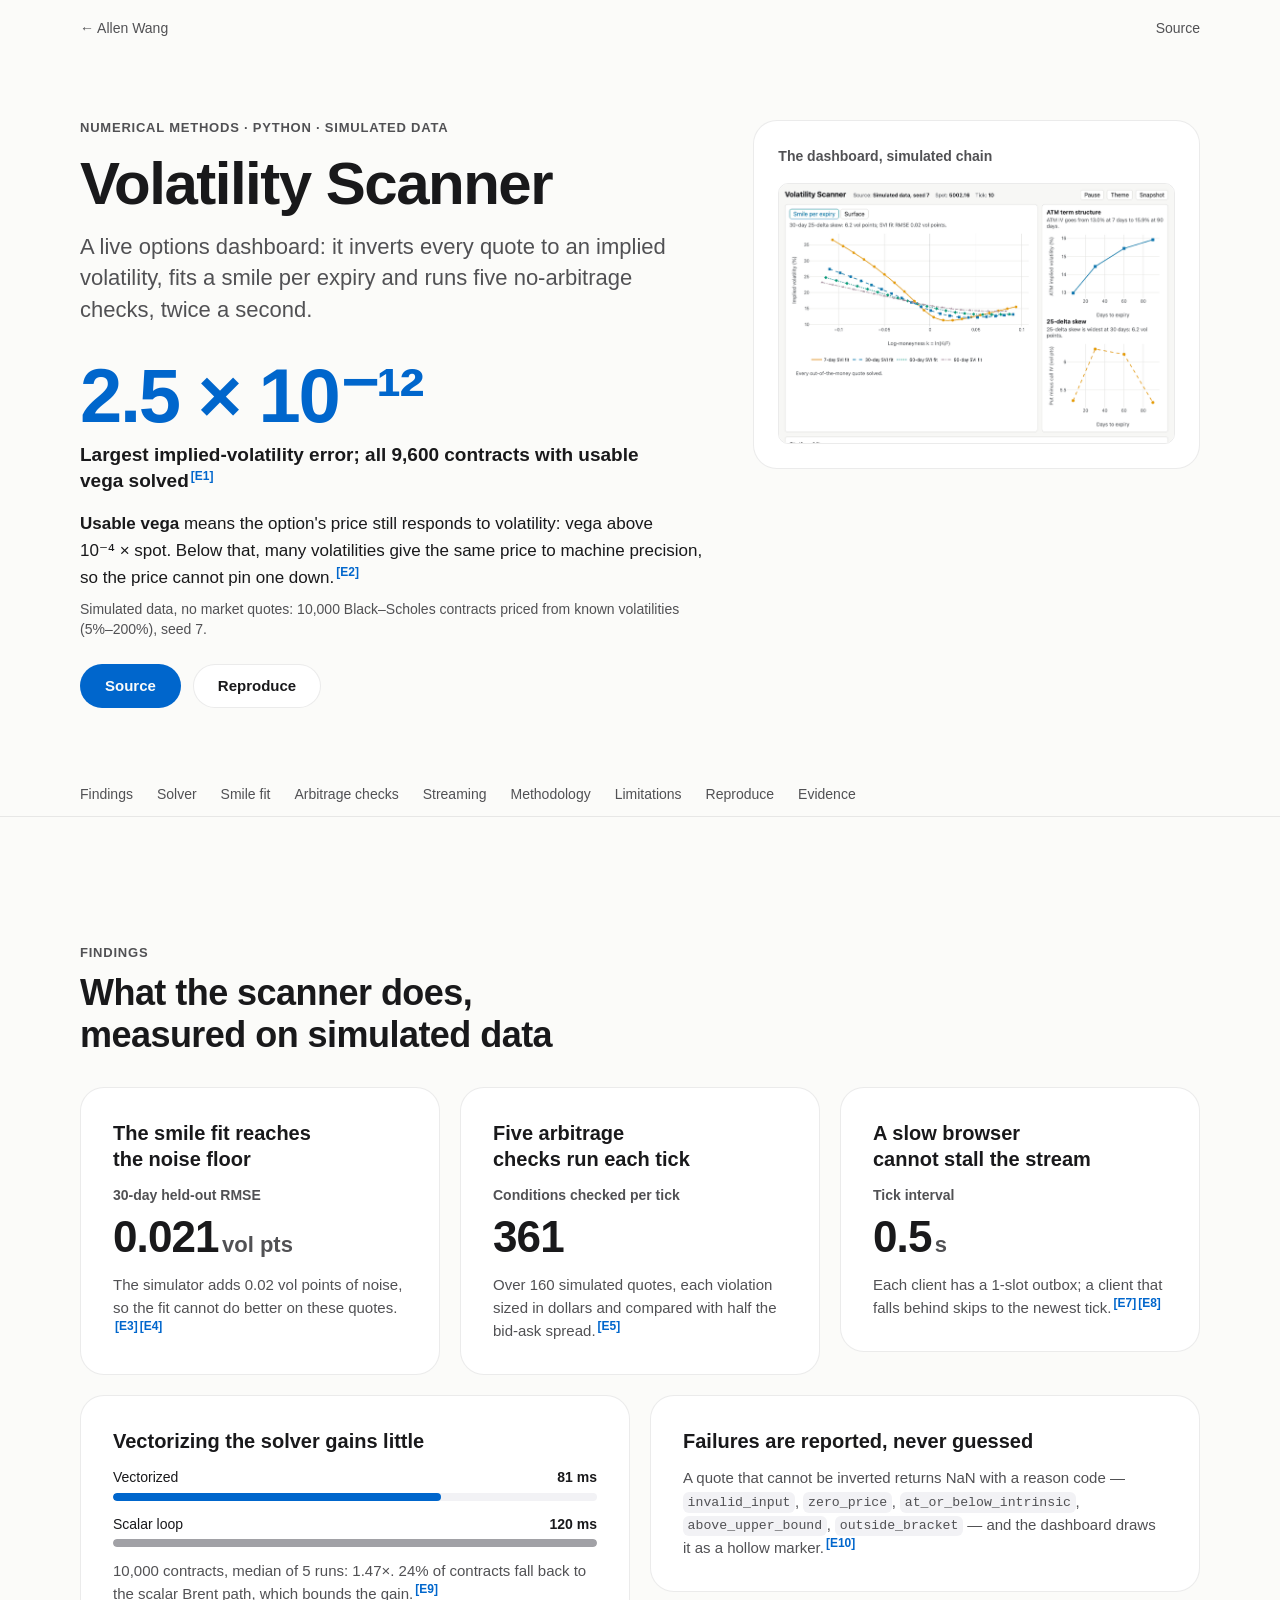
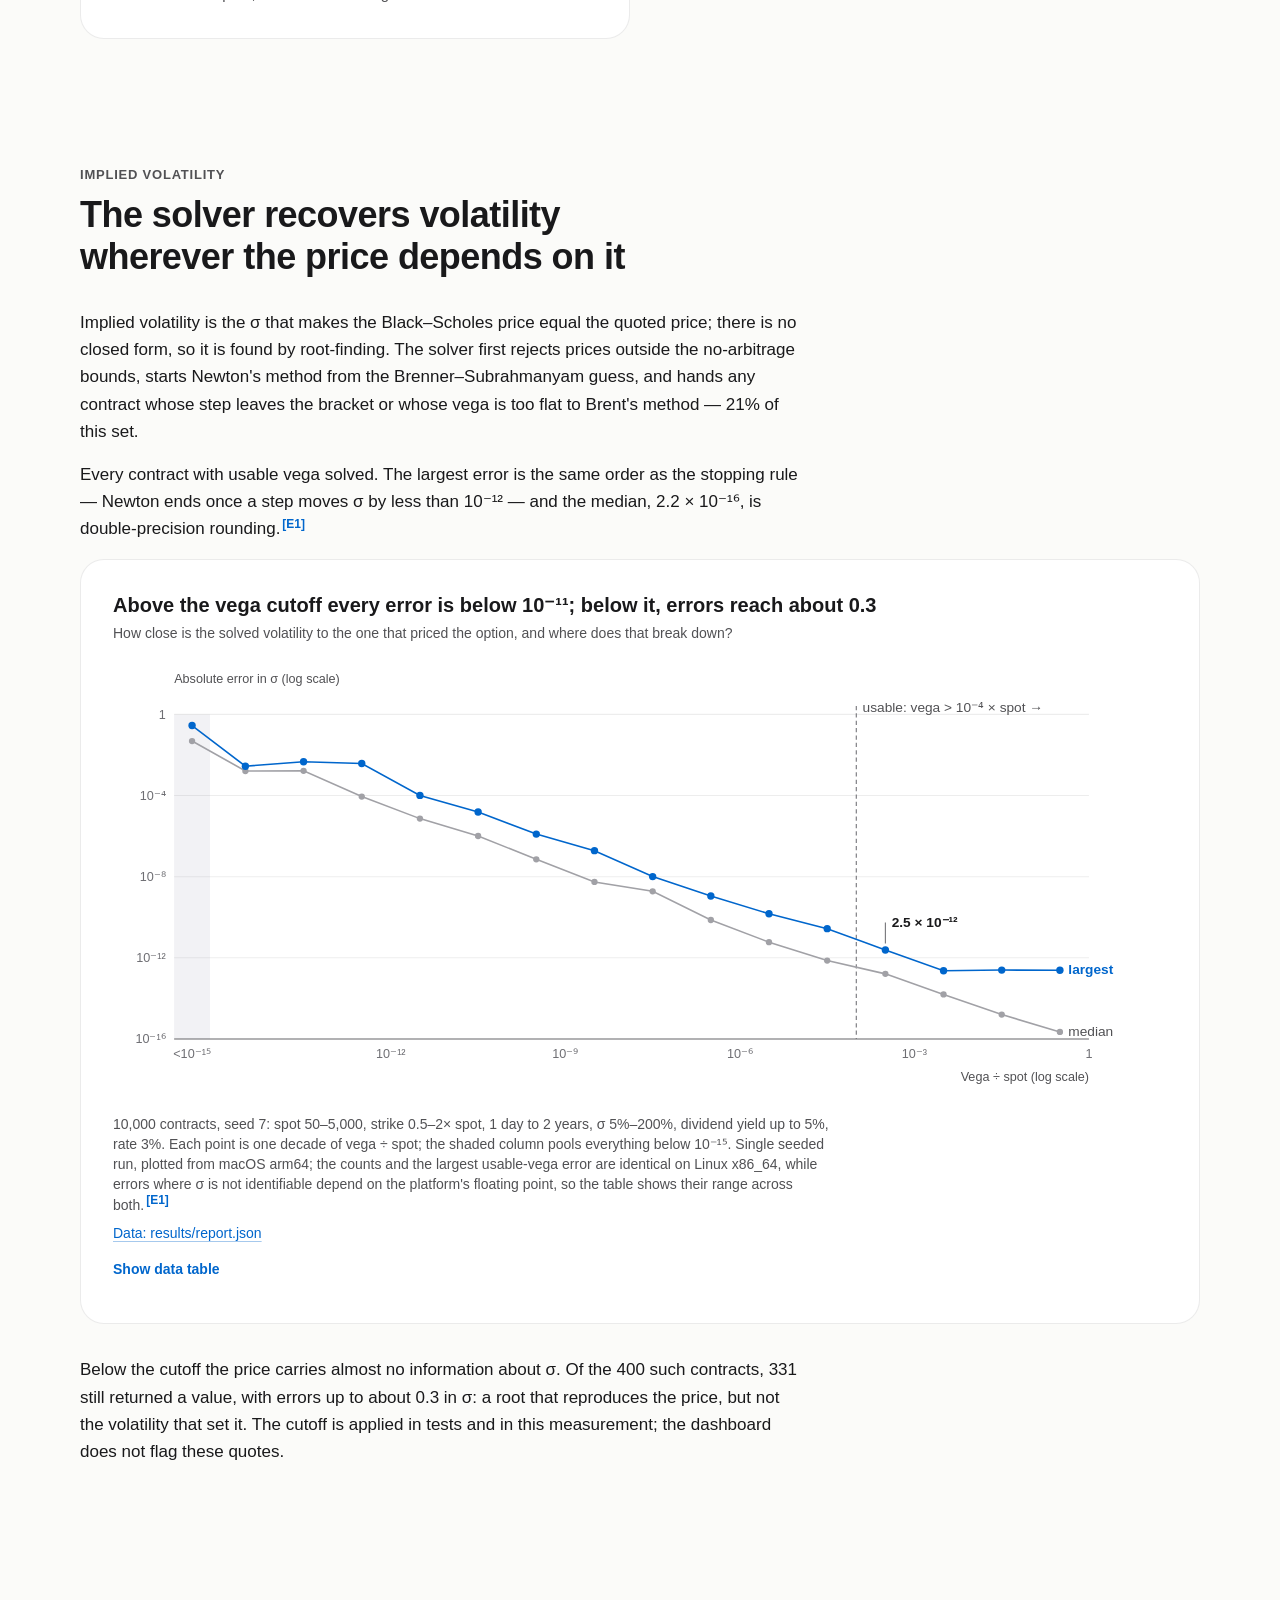
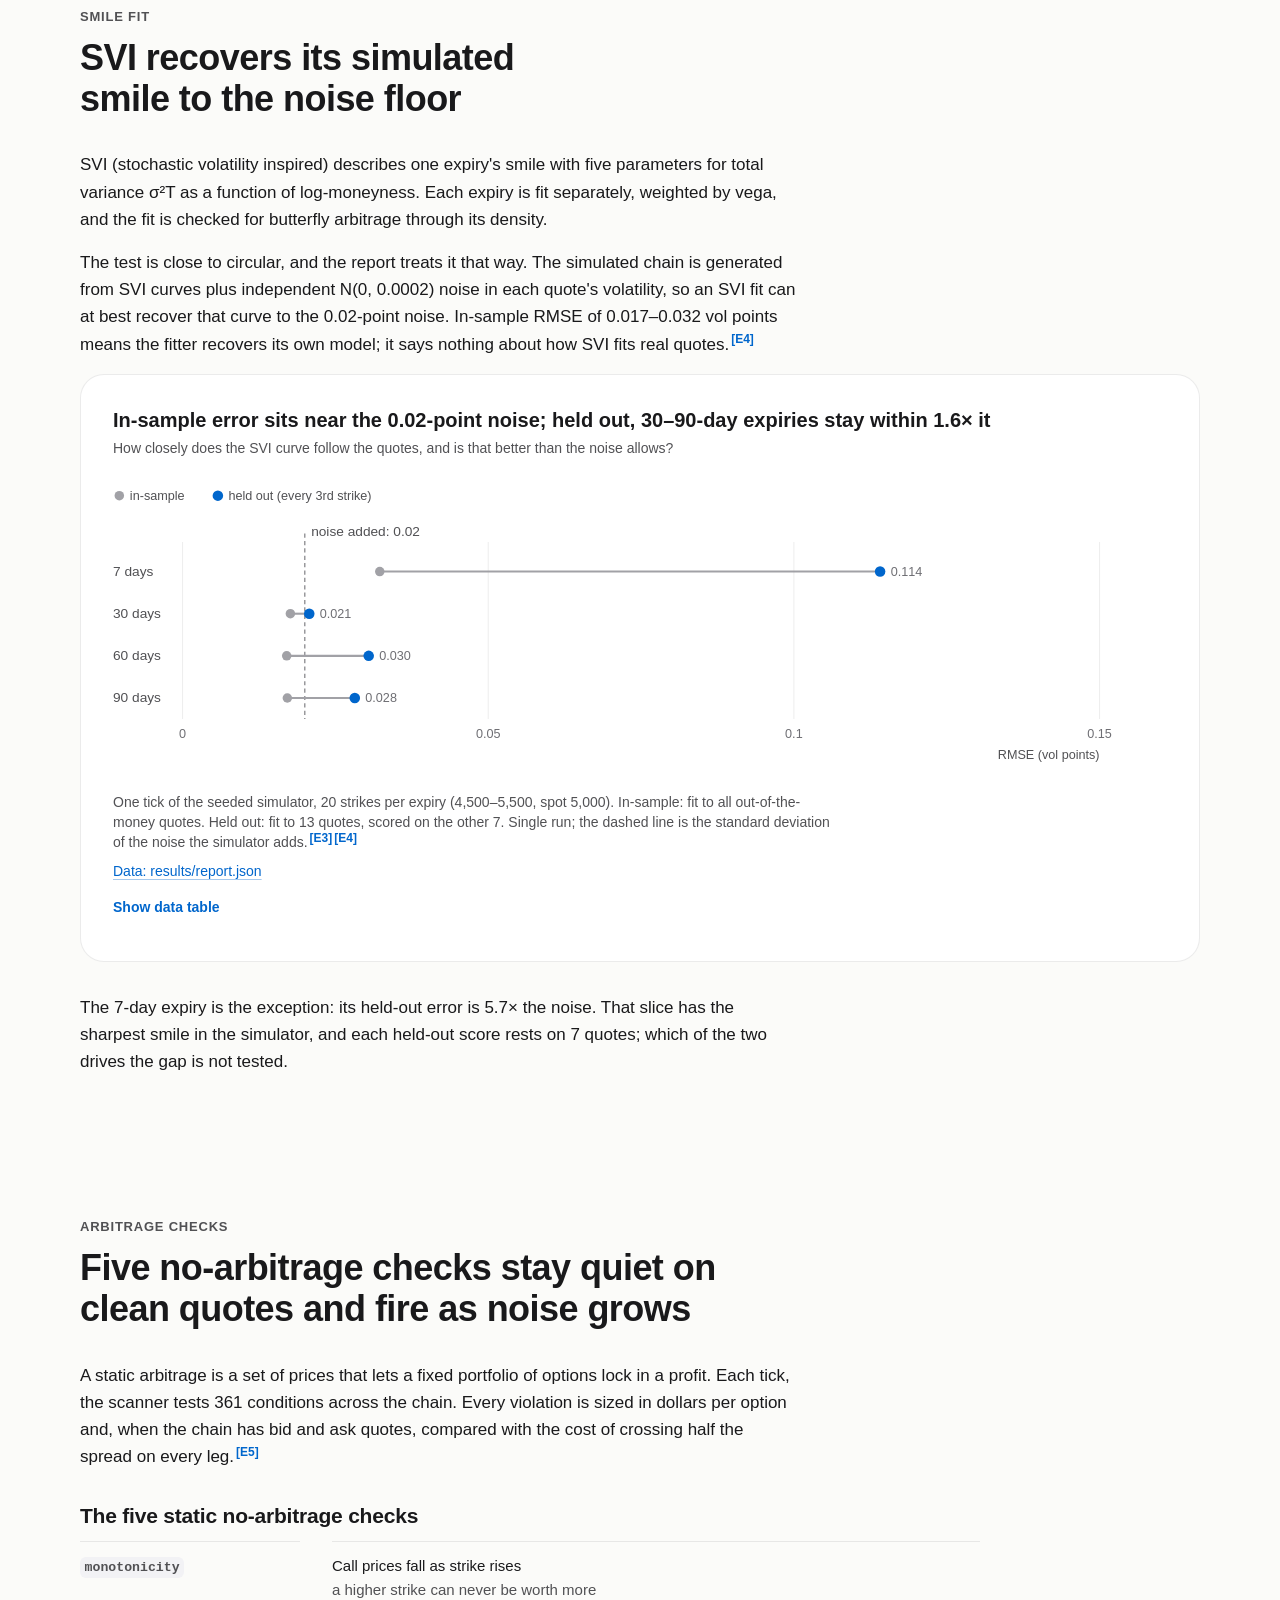
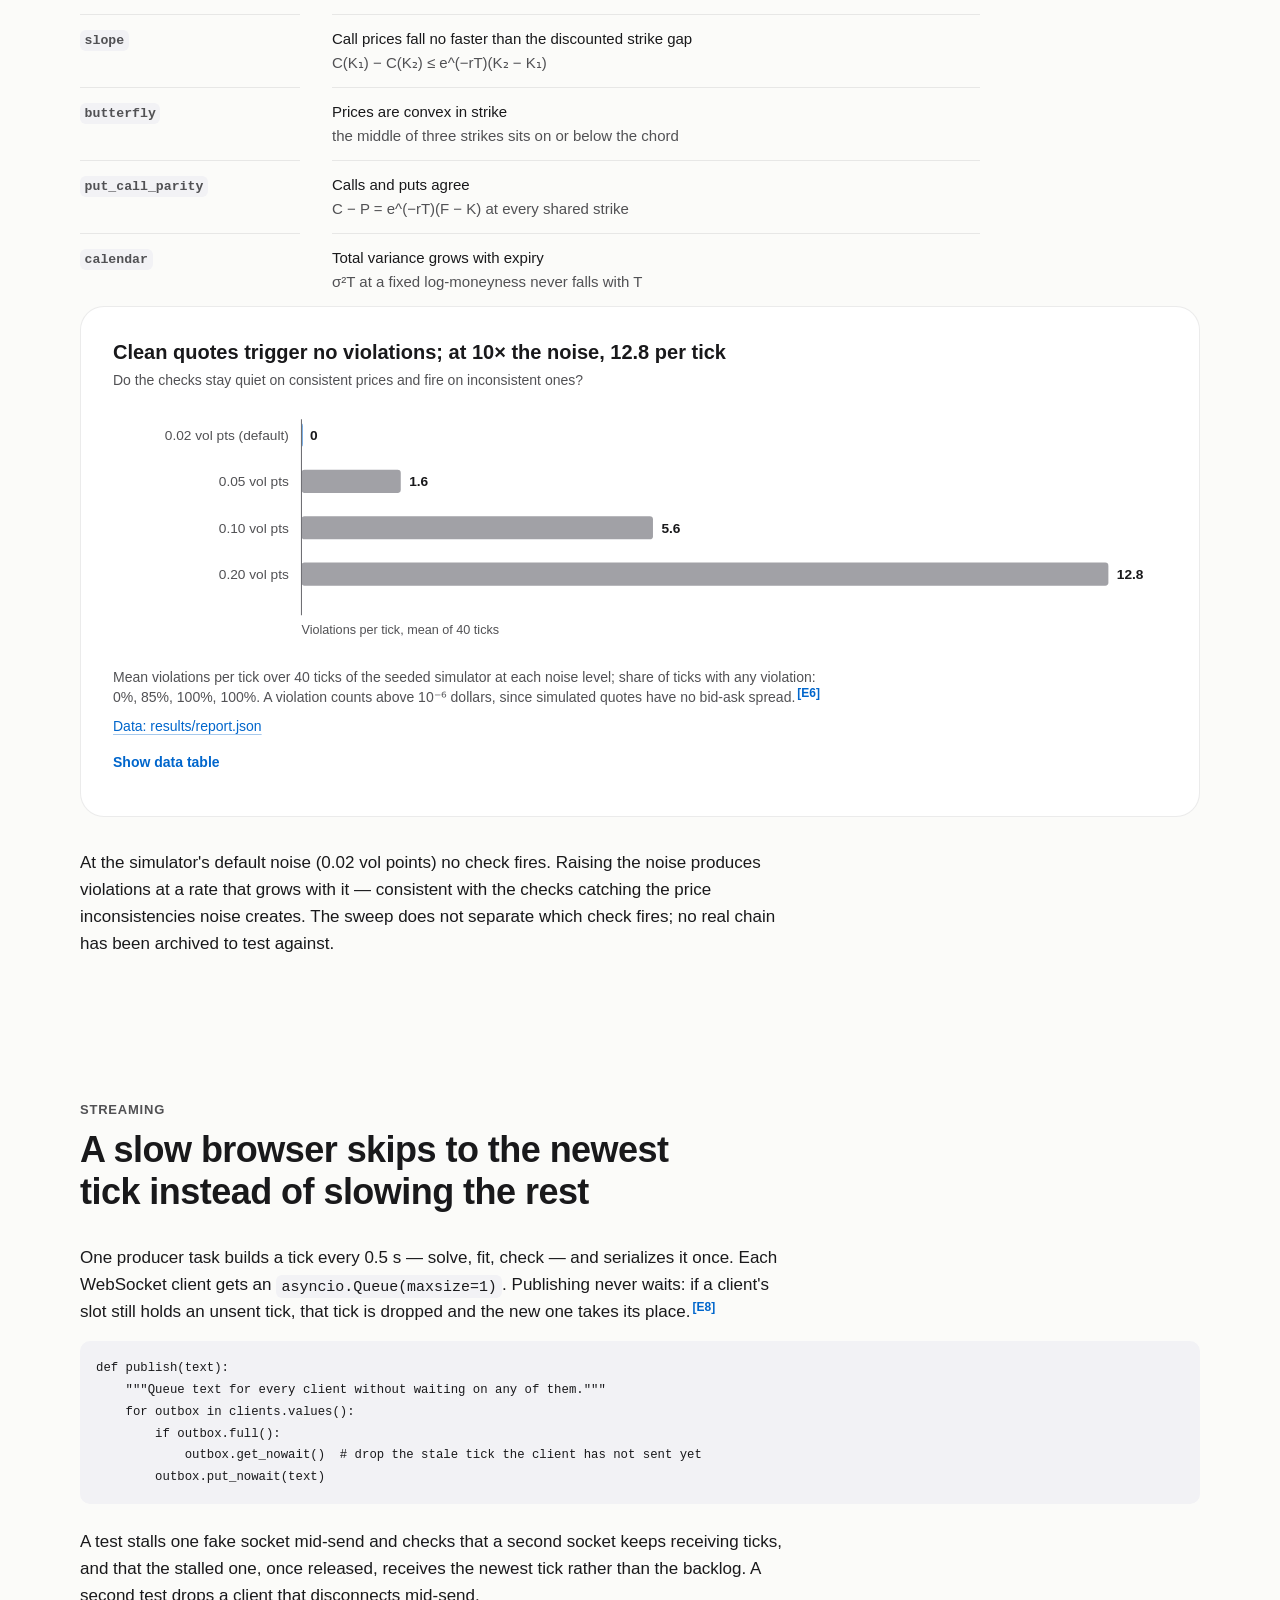
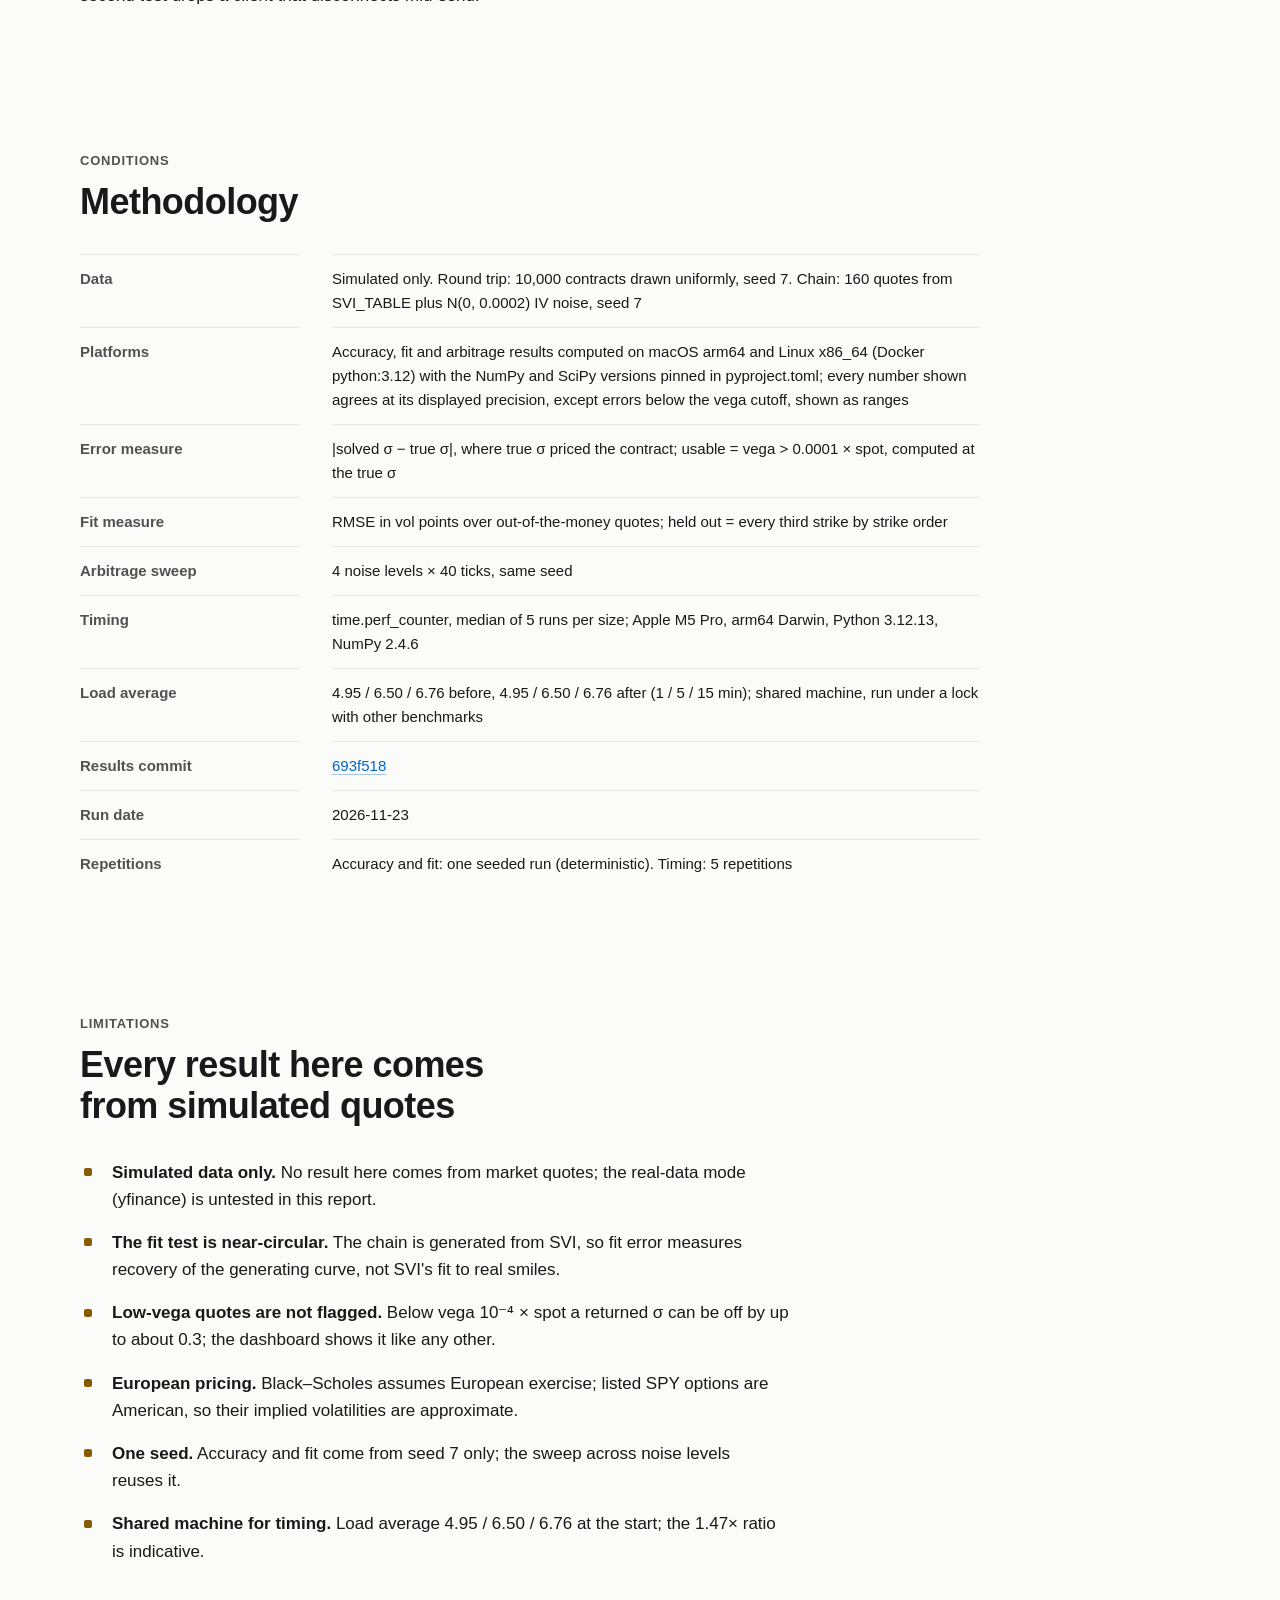
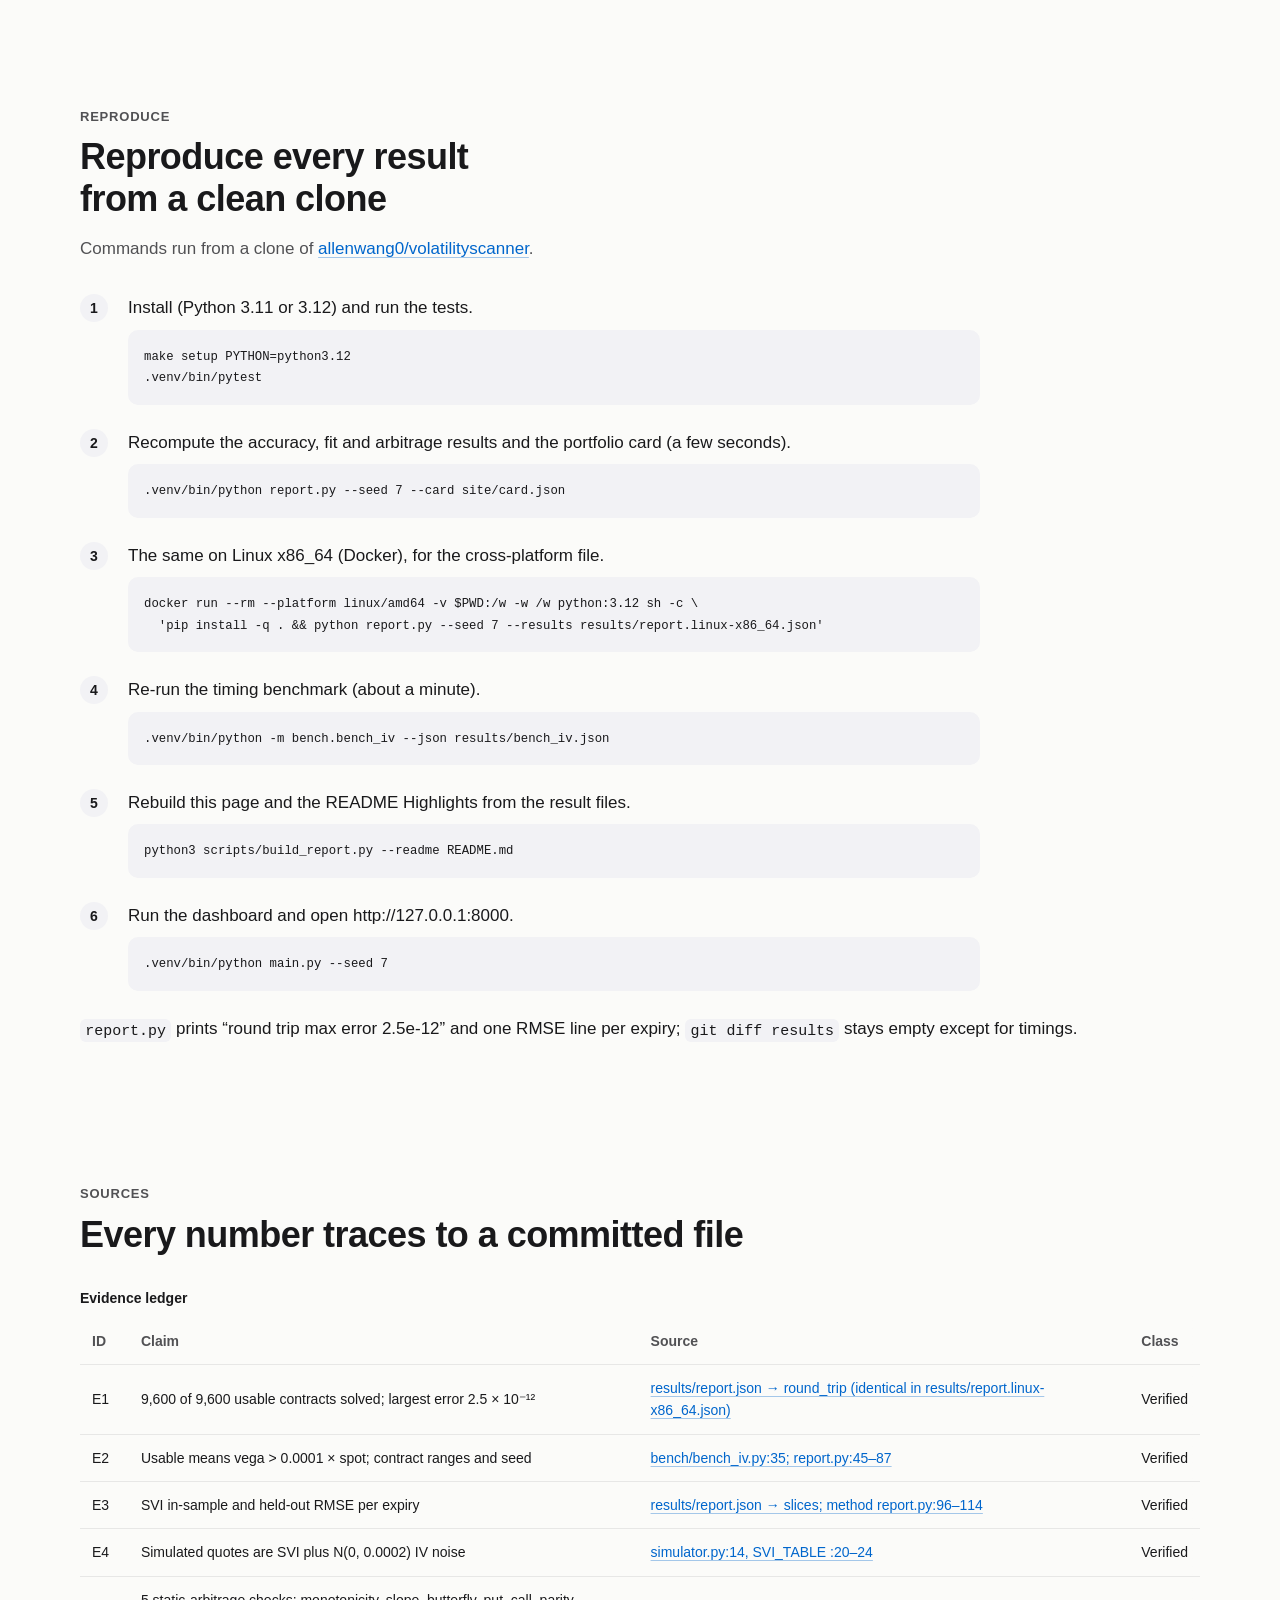
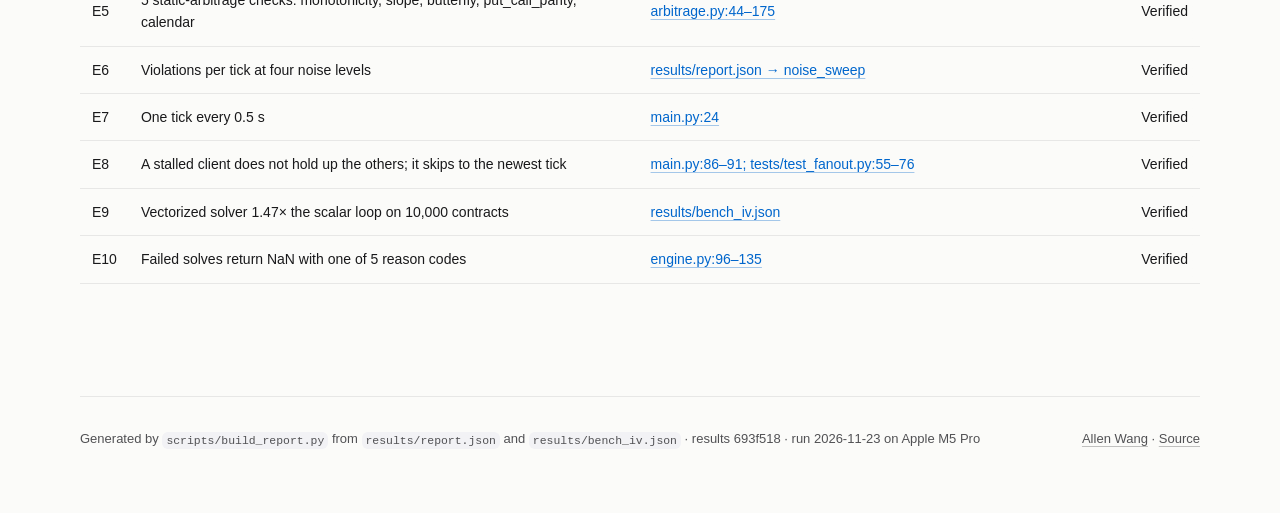
==== commit cea38ec5: "fix(report): keep '× spot' with its power of ten on one line" ====
--- a/docs/index.html
+++ b/docs/index.html
@@ -285,14 +285,14 @@
 <a class="skip" href="#main">Skip to content</a>
 <header class="wrap"><nav class="report-header" aria-label="Site"><a href="https://allenwang0.github.io/">← Allen Wang</a><span><a href="https://github.com/allenwang0/volatilityscanner">Source</a></span></nav></header>
 <main id="main">
-<section class="hero wrap" aria-labelledby="title"><div class="hero-grid"><div><p class="eyebrow">Numerical methods · Python · Simulated data</p><h1 class="hero-title" id="title">Volatility Scanner</h1><p class="hero-sub">A live options dashboard: it inverts every quote to an implied volatility, fits a smile per expiry and runs five no-arbitrage checks, twice a second.</p><p class="hero-metric"><span class="value">2.5 × 10⁻¹²</span><span class="label">Largest implied-volatility error; all 9,600 contracts with usable vega solved<a class="ref" href="#evidence-e1" aria-label="Evidence E1">[E1]</a></span></p><p class="hero-support"><b>Usable vega</b> means the option's price still responds to volatility: vega above 10⁻⁴ × spot. Below that, many volatilities give the same price to machine precision, so the price cannot pin one down.<a class="ref" href="#evidence-e2" aria-label="Evidence E2">[E2]</a></p><p class="hero-context">Simulated data, no market quotes: 10,000 Black–Scholes contracts priced from known volatilities (5%–200%), seed 7.</p><div class="actions"><a href="https://github.com/allenwang0/volatilityscanner" class="btn btn-primary">Source</a><a href="#reproduce" class="btn">Reproduce</a></div></div><div class="hero-figure"><p class="card-label">The dashboard, simulated chain</p><picture><source srcset="assets/live-still.png" media="(prefers-reduced-motion: reduce)"><img src="assets/live.gif" width="825" height="540" alt="Recording of the dashboard on simulated data: four implied-volatility smiles with SVI fits, the at-the-money term structure and 25-delta skew, updating each tick."></picture></div></div></section><nav class="report-toc" aria-label="Contents"><ul><li><a href="#findings">Findings</a></li><li><a href="#solver">Solver</a></li><li><a href="#smile">Smile fit</a></li><li><a href="#arbitrage">Arbitrage checks</a></li><li><a href="#streaming">Streaming</a></li><li><a href="#methodology">Methodology</a></li><li><a href="#limitations">Limitations</a></li><li><a href="#reproduce">Reproduce</a></li><li><a href="#evidence">Evidence</a></li></ul></nav><section class="section wrap" aria-labelledby="findings"><div class="section-head"><p class="eyebrow">Findings</p><h2 id="findings">What the scanner does, measured on simulated data<a class="anchor" href="#findings" aria-label="Link to this section">#</a></h2></div><div class="bento"><div class="card span-4" style="--p:1"><h3 class="card-heading">The smile fit reaches the noise floor</h3><dl class="metric"><dt>30-day held-out RMSE</dt><dd>0.021<span class="unit">vol pts</span></dd></dl><p>The simulator adds 0.02 vol points of noise, so the fit cannot do better on these quotes.<a class="ref" href="#evidence-e3" aria-label="Evidence E3">[E3]</a><a class="ref" href="#evidence-e4" aria-label="Evidence E4">[E4]</a></p></div><div class="card span-4" style="--p:2"><h3 class="card-heading">Five arbitrage checks run each tick</h3><dl class="metric"><dt>Conditions checked per tick</dt><dd>361</dd></dl><p>Over 160 simulated quotes, each violation sized in dollars and compared with half the bid-ask spread.<a class="ref" href="#evidence-e5" aria-label="Evidence E5">[E5]</a></p></div><div class="card span-4" style="--p:3"><h3 class="card-heading">A slow browser cannot stall the stream</h3><dl class="metric"><dt>Tick interval</dt><dd>0.5<span class="unit">s</span></dd></dl><p>Each client has a 1-slot outbox; a client that falls behind skips to the newest tick.<a class="ref" href="#evidence-e7" aria-label="Evidence E7">[E7]</a><a class="ref" href="#evidence-e8" aria-label="Evidence E8">[E8]</a></p></div><div class="card span-6" style="--p:4"><h3 class="card-heading">Vectorizing the solver gains little</h3><div class="cmp"><div class="cmp-row"><div class="cmp-head"><span>Vectorized</span><b>81 ms</b></div><div class="cmp-track" aria-hidden="true"><span class="cmp-fill is-accent" style="width:67.8%"></span></div></div><div class="cmp-row"><div class="cmp-head"><span>Scalar loop</span><b>120 ms</b></div><div class="cmp-track" aria-hidden="true"><span class="cmp-fill" style="width:100.0%"></span></div></div></div><p>10,000 contracts, median of 5 runs: 1.47×. 24% of contracts fall back to the scalar Brent path, which bounds the gain.<a class="ref" href="#evidence-e9" aria-label="Evidence E9">[E9]</a></p></div><div class="card span-6" style="--p:5"><h3 class="card-heading">Failures are reported, never guessed</h3><p>A quote that cannot be inverted returns NaN with a reason code — <code>invalid_input</code>, <code>zero_price</code>, <code>at_or_below_intrinsic</code>, <code>above_upper_bound</code>, <code>outside_bracket</code> — and the dashboard draws it as a hollow marker.<a class="ref" href="#evidence-e10" aria-label="Evidence E10">[E10]</a></p></div></div></section><section class="section wrap" aria-labelledby="solver"><div class="section-head"><p class="eyebrow">Implied volatility</p><h2 id="solver">The solver recovers volatility wherever the price depends on it<a class="anchor" href="#solver" aria-label="Link to this section">#</a></h2></div><div class="prose"><p>Implied volatility is the σ that makes the Black–Scholes price equal the quoted price; there is no closed form, so it is found by root-finding. The solver first rejects prices outside the no-arbitrage bounds, starts Newton's method from the Brenner–Subrahmanyam guess, and hands any contract whose step leaves the bracket or whose vega is too flat to Brent's method — 21% of this set.</p><p>Every contract with usable vega solved. The largest error is the same order as the stopping rule — Newton ends once a step moves σ by less than 10⁻¹² — and the median, 2.2 × 10⁻¹⁶, is double-precision rounding.<a class="ref" href="#evidence-e1" aria-label="Evidence E1">[E1]</a></p></div><figure class="figure" id="fig-iv-error" aria-labelledby="fig-iv-error-t"><h3 class="fig-takeaway" id="fig-iv-error-t">Above the vega cutoff every error is below 10⁻¹¹; below it, errors reach about 0.3</h3><p class="fig-question">How close is the solved volatility to the one that priced the option, and where does that break down?</p><div class="fig-chart"><div class="v-d"><svg xmlns="http://www.w3.org/2000/svg" viewBox="0 0 1000 400" width="1000" height="400" role="img" aria-labelledby="err-d-title err-d-desc"><title id="err-d-title">IV error stays near machine precision wherever vega is usable</title><desc id="err-d-desc">Largest and median absolute implied-volatility error per decade of vega divided by spot, 10,000 contracts. Above the cutoff of 0.0001 the largest error is 2.5e-12; below it errors rise to 0.28.</desc><rect class="c-band" x="58" y="44" width="34" height="308"/><path class="c-grid" d="M58 352H926"/><text x="50" y="356" class="c-tick" text-anchor="end">10⁻¹⁶</text><path class="c-grid" d="M58 275H926"/><text x="50" y="279" class="c-tick" text-anchor="end">10⁻¹²</text><path class="c-grid" d="M58 198H926"/><text x="50" y="202" class="c-tick" text-anchor="end">10⁻⁸</text><path class="c-grid" d="M58 121H926"/><text x="50" y="125" class="c-tick" text-anchor="end">10⁻⁴</text><path class="c-grid" d="M58 44H926"/><text x="50" y="48" class="c-tick" text-anchor="end">1</text><text x="263.6" y="370" class="c-tick" text-anchor="middle">10⁻¹²</text><text x="429.2" y="370" class="c-tick" text-anchor="middle">10⁻⁹</text><text x="594.8" y="370" class="c-tick" text-anchor="middle">10⁻⁶</text><text x="760.4" y="370" class="c-tick" text-anchor="middle">10⁻³</text><text x="926" y="370" class="c-tick" text-anchor="middle">1</text><text x="75" y="370" class="c-tick" text-anchor="middle">&lt;10⁻¹⁵</text><path class="c-axis" d="M58 352H926"/><path class="c-floor" d="M705.2 36V352"/><text x="711.2" y="42" class="c-label">usable: vega &gt; 10⁻⁴ × spot →</text><path class="c-stroke-muted" stroke-width="1.5" fill="none" d="M75 69.3L125.6 97.7L180.8 97.6L236 122L291.2 142.9L346.4 159.4L401.6 181.5L456.8 203L512 211.9L567.2 239.1L622.4 260.1L677.6 277.6L732.8 290.2L788 309.7L843.2 328.8L898.4 345.3"/><circle cx="75" cy="69.3" r="3" class="c-muted"/><circle cx="125.6" cy="97.7" r="3" class="c-muted"/><circle cx="180.8" cy="97.6" r="3" class="c-muted"/><circle cx="236" cy="122" r="3" class="c-muted"/><circle cx="291.2" cy="142.9" r="3" class="c-muted"/><circle cx="346.4" cy="159.4" r="3" class="c-muted"/><circle cx="401.6" cy="181.5" r="3" class="c-muted"/><circle cx="456.8" cy="203" r="3" class="c-muted"/><circle cx="512" cy="211.9" r="3" class="c-muted"/><circle cx="567.2" cy="239.1" r="3" class="c-muted"/><circle cx="622.4" cy="260.1" r="3" class="c-muted"/><circle cx="677.6" cy="277.6" r="3" class="c-muted"/><circle cx="732.8" cy="290.2" r="3" class="c-muted"/><circle cx="788" cy="309.7" r="3" class="c-muted"/><circle cx="843.2" cy="328.8" r="3" class="c-muted"/><circle cx="898.4" cy="345.3" r="3" class="c-muted"/><text x="906.4" y="349.3" class="c-label">median</text><path class="c-line-accent" stroke-width="2" fill="none" d="M75 54.6L125.6 93.2L180.8 88.9L236 90.6L291.2 120.9L346.4 136.6L401.6 157.6L456.8 173.3L512 197.9L567.2 216.3L622.4 233.2L677.6 247.3L732.8 267.5L788 287.2L843.2 286.6L898.4 286.8"/><circle cx="75" cy="54.6" r="3.5" class="c-accent"/><circle cx="125.6" cy="93.2" r="3.5" class="c-accent"/><circle cx="180.8" cy="88.9" r="3.5" class="c-accent"/><circle cx="236" cy="90.6" r="3.5" class="c-accent"/><circle cx="291.2" cy="120.9" r="3.5" class="c-accent"/><circle cx="346.4" cy="136.6" r="3.5" class="c-accent"/><circle cx="401.6" cy="157.6" r="3.5" class="c-accent"/><circle cx="456.8" cy="173.3" r="3.5" class="c-accent"/><circle cx="512" cy="197.9" r="3.5" class="c-accent"/><circle cx="567.2" cy="216.3" r="3.5" class="c-accent"/><circle cx="622.4" cy="233.2" r="3.5" class="c-accent"/><circle cx="677.6" cy="247.3" r="3.5" class="c-accent"/><circle cx="732.8" cy="267.5" r="3.5" class="c-accent"/><circle cx="788" cy="287.2" r="3.5" class="c-accent"/><circle cx="843.2" cy="286.6" r="3.5" class="c-accent"/><circle cx="898.4" cy="286.8" r="3.5" class="c-accent"/><text x="906.4" y="290.8" class="c-label c-hi">largest</text><path class="c-axis" d="M732.8 261.5V241.5"/><text x="738.8" y="245.5" class="c-value">2.5 × 10⁻¹²</text><text x="58" y="14" class="c-title">Absolute error in σ (log scale)</text><text x="926" y="392" class="c-title" text-anchor="end">Vega ÷ spot (log scale)</text></svg></div><div class="v-t"><svg xmlns="http://www.w3.org/2000/svg" viewBox="0 0 640 360" width="640" height="360" role="img" aria-labelledby="err-t-title err-t-desc"><title id="err-t-title">IV error stays near machine precision wherever vega is usable</title><desc id="err-t-desc">Largest and median absolute implied-volatility error per decade of vega divided by spot, 10,000 contracts. Above the cutoff of 0.0001 the largest error is 2.5e-12; below it errors rise to 0.28.</desc><rect class="c-band" x="58" y="44" width="34" height="268"/><path class="c-grid" d="M58 312H566"/><text x="50" y="316" class="c-tick" text-anchor="end">10⁻¹⁶</text><path class="c-grid" d="M58 245H566"/><text x="50" y="249" class="c-tick" text-anchor="end">10⁻¹²</text><path class="c-grid" d="M58 178H566"/><text x="50" y="182" class="c-tick" text-anchor="end">10⁻⁸</text><path class="c-grid" d="M58 111H566"/><text x="50" y="115" class="c-tick" text-anchor="end">10⁻⁴</text><path class="c-grid" d="M58 44H566"/><text x="50" y="48" class="c-tick" text-anchor="end">1</text><text x="191.6" y="330" class="c-tick" text-anchor="middle">10⁻¹²</text><text x="285.2" y="330" class="c-tick" text-anchor="middle">10⁻⁹</text><text x="378.8" y="330" class="c-tick" text-anchor="middle">10⁻⁶</text><text x="472.4" y="330" class="c-tick" text-anchor="middle">10⁻³</text><text x="566" y="330" class="c-tick" text-anchor="middle">1</text><text x="75" y="330" class="c-tick" text-anchor="middle">&lt;10⁻¹⁵</text><path class="c-axis" d="M58 312H566"/><path class="c-floor" d="M441.2 36V312"/><text x="435.2" y="42" class="c-label" text-anchor="end">usable: vega &gt; 10⁻⁴ × spot →</text><path class="c-stroke-muted" stroke-width="1.5" fill="none" d="M75 66L113.6 90.7L144.8 90.6L176 111.9L207.2 130L238.4 144.4L269.6 163.6L300.8 182.4L332 190.1L363.2 213.8L394.4 232.1L425.6 247.3L456.8 258.2L488 275.2L519.2 291.8L550.4 306.2"/><circle cx="75" cy="66" r="3" class="c-muted"/><circle cx="113.6" cy="90.7" r="3" class="c-muted"/><circle cx="144.8" cy="90.6" r="3" class="c-muted"/><circle cx="176" cy="111.9" r="3" class="c-muted"/><circle cx="207.2" cy="130" r="3" class="c-muted"/><circle cx="238.4" cy="144.4" r="3" class="c-muted"/><circle cx="269.6" cy="163.6" r="3" class="c-muted"/><circle cx="300.8" cy="182.4" r="3" class="c-muted"/><circle cx="332" cy="190.1" r="3" class="c-muted"/><circle cx="363.2" cy="213.8" r="3" class="c-muted"/><circle cx="394.4" cy="232.1" r="3" class="c-muted"/><circle cx="425.6" cy="247.3" r="3" class="c-muted"/><circle cx="456.8" cy="258.2" r="3" class="c-muted"/><circle cx="488" cy="275.2" r="3" class="c-muted"/><circle cx="519.2" cy="291.8" r="3" class="c-muted"/><circle cx="550.4" cy="306.2" r="3" class="c-muted"/><text x="558.4" y="310.2" class="c-label">median</text><path class="c-line-accent" stroke-width="2" fill="none" d="M75 53.2L113.6 86.8L144.8 83.1L176 84.5L207.2 111L238.4 124.6L269.6 142.8L300.8 156.5L332 177.9L363.2 193.9L394.4 208.6L425.6 220.9L456.8 238.5L488 255.6L519.2 255.1L550.4 255.3"/><circle cx="75" cy="53.2" r="3.5" class="c-accent"/><circle cx="113.6" cy="86.8" r="3.5" class="c-accent"/><circle cx="144.8" cy="83.1" r="3.5" class="c-accent"/><circle cx="176" cy="84.5" r="3.5" class="c-accent"/><circle cx="207.2" cy="111" r="3.5" class="c-accent"/><circle cx="238.4" cy="124.6" r="3.5" class="c-accent"/><circle cx="269.6" cy="142.8" r="3.5" class="c-accent"/><circle cx="300.8" cy="156.5" r="3.5" class="c-accent"/><circle cx="332" cy="177.9" r="3.5" class="c-accent"/><circle cx="363.2" cy="193.9" r="3.5" class="c-accent"/><circle cx="394.4" cy="208.6" r="3.5" class="c-accent"/><circle cx="425.6" cy="220.9" r="3.5" class="c-accent"/><circle cx="456.8" cy="238.5" r="3.5" class="c-accent"/><circle cx="488" cy="255.6" r="3.5" class="c-accent"/><circle cx="519.2" cy="255.1" r="3.5" class="c-accent"/><circle cx="550.4" cy="255.3" r="3.5" class="c-accent"/><text x="558.4" y="259.3" class="c-label c-hi">largest</text><path class="c-axis" d="M456.8 232.5V212.5"/><text x="462.8" y="216.5" class="c-value">2.5 × 10⁻¹²</text><text x="58" y="14" class="c-title">Absolute error in σ (log scale)</text><text x="566" y="352" class="c-title" text-anchor="end">Vega ÷ spot (log scale)</text></svg></div><div class="v-p"><svg xmlns="http://www.w3.org/2000/svg" viewBox="0 0 320 300" width="320" height="300" role="img" aria-labelledby="err-p-title err-p-desc"><title id="err-p-title">IV error stays near machine precision wherever vega is usable</title><desc id="err-p-desc">Largest and median absolute implied-volatility error per decade of vega divided by spot, 10,000 contracts. Above the cutoff of 0.0001 the largest error is 2.5e-12; below it errors rise to 0.28.</desc><rect class="c-band" x="46" y="44" width="24" height="208"/><path class="c-grid" d="M46 252H262"/><text x="38" y="256" class="c-tick" text-anchor="end">10⁻¹⁶</text><path class="c-grid" d="M46 200H262"/><text x="38" y="204" class="c-tick" text-anchor="end">10⁻¹²</text><path class="c-grid" d="M46 148H262"/><text x="38" y="152" class="c-tick" text-anchor="end">10⁻⁸</text><path class="c-grid" d="M46 96H262"/><text x="38" y="100" class="c-tick" text-anchor="end">10⁻⁴</text><path class="c-grid" d="M46 44H262"/><text x="38" y="48" class="c-tick" text-anchor="end">1</text><text x="138" y="270" class="c-tick" text-anchor="middle">10⁻¹⁰</text><text x="200" y="270" class="c-tick" text-anchor="middle">10⁻⁵</text><text x="262" y="270" class="c-tick" text-anchor="middle">1</text><text x="58" y="270" class="c-tick" text-anchor="middle">&lt;10⁻¹⁵</text><path class="c-axis" d="M46 252H262"/><path class="c-floor" d="M212.4 36V252"/><text x="206.4" y="42" class="c-label" text-anchor="end">usable vega →</text><path class="c-stroke-muted" stroke-width="1.5" fill="none" d="M58 61.1L82.2 80.3L94.6 80.2L107 96.7L119.4 110.8L131.8 121.9L144.2 136.9L156.6 151.4L169 157.4L181.4 175.8L193.8 190L206.2 201.8L218.6 210.2L231 223.4L243.4 236.3L255.8 247.5"/><circle cx="58" cy="61.1" r="3" class="c-muted"/><circle cx="82.2" cy="80.3" r="3" class="c-muted"/><circle cx="94.6" cy="80.2" r="3" class="c-muted"/><circle cx="107" cy="96.7" r="3" class="c-muted"/><circle cx="119.4" cy="110.8" r="3" class="c-muted"/><circle cx="131.8" cy="121.9" r="3" class="c-muted"/><circle cx="144.2" cy="136.9" r="3" class="c-muted"/><circle cx="156.6" cy="151.4" r="3" class="c-muted"/><circle cx="169" cy="157.4" r="3" class="c-muted"/><circle cx="181.4" cy="175.8" r="3" class="c-muted"/><circle cx="193.8" cy="190" r="3" class="c-muted"/><circle cx="206.2" cy="201.8" r="3" class="c-muted"/><circle cx="218.6" cy="210.2" r="3" class="c-muted"/><circle cx="231" cy="223.4" r="3" class="c-muted"/><circle cx="243.4" cy="236.3" r="3" class="c-muted"/><circle cx="255.8" cy="247.5" r="3" class="c-muted"/><text x="263.8" y="251.5" class="c-label">median</text><path class="c-line-accent" stroke-width="2" fill="none" d="M58 51.2L82.2 77.2L94.6 74.3L107 75.5L119.4 96L131.8 106.6L144.2 120.7L156.6 131.3L169 147.9L181.4 160.4L193.8 171.8L206.2 181.3L218.6 194.9L231 208.3L243.4 207.9L255.8 208"/><circle cx="58" cy="51.2" r="3.5" class="c-accent"/><circle cx="82.2" cy="77.2" r="3.5" class="c-accent"/><circle cx="94.6" cy="74.3" r="3.5" class="c-accent"/><circle cx="107" cy="75.5" r="3.5" class="c-accent"/><circle cx="119.4" cy="96" r="3.5" class="c-accent"/><circle cx="131.8" cy="106.6" r="3.5" class="c-accent"/><circle cx="144.2" cy="120.7" r="3.5" class="c-accent"/><circle cx="156.6" cy="131.3" r="3.5" class="c-accent"/><circle cx="169" cy="147.9" r="3.5" class="c-accent"/><circle cx="181.4" cy="160.4" r="3.5" class="c-accent"/><circle cx="193.8" cy="171.8" r="3.5" class="c-accent"/><circle cx="206.2" cy="181.3" r="3.5" class="c-accent"/><circle cx="218.6" cy="194.9" r="3.5" class="c-accent"/><circle cx="231" cy="208.3" r="3.5" class="c-accent"/><circle cx="243.4" cy="207.9" r="3.5" class="c-accent"/><circle cx="255.8" cy="208" r="3.5" class="c-accent"/><text x="263.8" y="212" class="c-label c-hi">largest</text><path class="c-axis" d="M218.6 188.9V168.9"/><text x="224.6" y="172.9" class="c-value">2.5 × 10⁻¹²</text><text x="46" y="14" class="c-title">Absolute error in σ (log scale)</text><text x="262" y="292" class="c-title" text-anchor="end">Vega ÷ spot (log scale)</text></svg></div></div><figcaption><p>10,000 contracts, seed 7: spot 50–5,000, strike 0.5–2× spot, 1 day to 2 years, σ 5%–200%, dividend yield up to 5%, rate 3%. Each point is one decade of vega ÷ spot; the shaded column pools everything below 10⁻¹⁵. Single seeded run, plotted from macOS arm64; the counts and the largest usable-vega error are identical on Linux x86_64, while errors where σ is not identifiable depend on the platform's floating point, so the table shows their range across both.<a class="ref" href="#evidence-e1" aria-label="Evidence E1">[E1]</a></p> <a class="src" href="https://github.com/allenwang0/volatilityscanner/blob/693f51896b24d31c83b6c70354c13865424b729c/results/report.json">Data: results/report.json</a></figcaption><details class="data"><summary>Show data table</summary><p class="table-caption">IV error by vega decade</p><div class="table-wrap" tabindex="0" role="region" aria-label="IV error by vega decade"><table class="bench" aria-label="IV error by vega decade"><thead><tr><th scope="col">Vega ÷ spot</th><th scope="col" class="num">Contracts</th><th scope="col" class="num">Returned a value</th><th scope="col" class="num">Largest error</th><th scope="col" class="num">Median error</th></tr></thead><tbody><tr><th scope="row">below 10⁻¹⁵</th><td class="num">113</td><td class="num">50</td><td class="num">3 × 10⁻¹</td><td class="num">5 × 10⁻²</td></tr><tr><th scope="row">10⁻¹⁵–10⁻¹⁴</th><td class="num">9</td><td class="num">6</td><td class="num">3 × 10⁻³ to 4 × 10⁻³</td><td class="num">2 × 10⁻³</td></tr><tr><th scope="row">10⁻¹⁴–10⁻¹³</th><td class="num">13</td><td class="num">10</td><td class="num">5 × 10⁻³</td><td class="num">5 × 10⁻⁴ to 2 × 10⁻³</td></tr><tr><th scope="row">10⁻¹³–10⁻¹²</th><td class="num">13</td><td class="num">13</td><td class="num">4 × 10⁻³</td><td class="num">8 × 10⁻⁵ to 9 × 10⁻⁵</td></tr><tr><th scope="row">10⁻¹²–10⁻¹¹</th><td class="num">12</td><td class="num">12</td><td class="num">1 × 10⁻⁴</td><td class="num">7 × 10⁻⁶ to 9 × 10⁻⁶</td></tr><tr><th scope="row">10⁻¹¹–10⁻¹⁰</th><td class="num">25</td><td class="num">25</td><td class="num">2 × 10⁻⁵</td><td class="num">6 × 10⁻⁷ to 1 × 10⁻⁶</td></tr><tr><th scope="row">10⁻¹⁰–10⁻⁹</th><td class="num">17</td><td class="num">17</td><td class="num">1 × 10⁻⁶ to 2 × 10⁻⁶</td><td class="num">7 × 10⁻⁸</td></tr><tr><th scope="row">10⁻⁹–10⁻⁸</th><td class="num">19</td><td class="num">19</td><td class="num">2 × 10⁻⁷</td><td class="num">5 × 10⁻⁹</td></tr><tr><th scope="row">10⁻⁸–10⁻⁷</th><td class="num">23</td><td class="num">23</td><td class="num">9 × 10⁻⁹ to 1 × 10⁻⁸</td><td class="num">8 × 10⁻¹⁰ to 2 × 10⁻⁹</td></tr><tr><th scope="row">10⁻⁷–10⁻⁶</th><td class="num">30</td><td class="num">30</td><td class="num">7 × 10⁻¹⁰ to 1 × 10⁻⁹</td><td class="num">7 × 10⁻¹¹ to 1 × 10⁻¹⁰</td></tr><tr><th scope="row">10⁻⁶–10⁻⁵</th><td class="num">50</td><td class="num">50</td><td class="num">1 × 10⁻¹⁰</td><td class="num">6 × 10⁻¹² to 7 × 10⁻¹²</td></tr><tr><th scope="row">10⁻⁵–10⁻⁴</th><td class="num">76</td><td class="num">76</td><td class="num">1 × 10⁻¹¹ to 3 × 10⁻¹¹</td><td class="num">5 × 10⁻¹³ to 7 × 10⁻¹³</td></tr><tr><th scope="row">10⁻⁴–10⁻³</th><td class="num">113</td><td class="num">113</td><td class="num">2 × 10⁻¹²</td><td class="num">2 × 10⁻¹³</td></tr><tr><th scope="row">10⁻³–10⁻²</th><td class="num">219</td><td class="num">219</td><td class="num">2 × 10⁻¹³</td><td class="num">2 × 10⁻¹⁴</td></tr><tr><th scope="row">10⁻²–10⁻¹</th><td class="num">853</td><td class="num">853</td><td class="num">2 × 10⁻¹³</td><td class="num">2 × 10⁻¹⁵</td></tr><tr><th scope="row">10⁻¹–1</th><td class="num">8,415</td><td class="num">8,415</td><td class="num">2 × 10⁻¹³</td><td class="num">2 × 10⁻¹⁶</td></tr></tbody></table></div></details></figure><div class="prose" style="margin-top:32px"><p>Below the cutoff the price carries almost no information about σ. Of the 400 such contracts, 331 still returned a value, with errors up to about 0.3 in σ: a root that reproduces the price, but not the volatility that set it. The cutoff is applied in tests and in this measurement; the dashboard does not flag these quotes.</p></div></section><section class="section wrap" aria-labelledby="smile"><div class="section-head"><p class="eyebrow">Smile fit</p><h2 id="smile">SVI recovers its simulated smile to the noise floor<a class="anchor" href="#smile" aria-label="Link to this section">#</a></h2></div><div class="prose"><p>SVI (stochastic volatility inspired) describes one expiry's smile with five parameters for total variance σ²T as a function of log-moneyness. Each expiry is fit separately, weighted by vega, and the fit is checked for butterfly arbitrage through its density.</p><p>The test is close to circular, and the report treats it that way. The simulated chain is generated from SVI curves plus independent N(0, 0.0002) noise in each quote's volatility, so an SVI fit can at best recover that curve to the 0.02-point noise. In-sample RMSE of 0.017–0.032 vol points means the fitter recovers its own model; it says nothing about how SVI fits real quotes.<a class="ref" href="#evidence-e4" aria-label="Evidence E4">[E4]</a></p></div><figure class="figure" id="fig-svi" aria-labelledby="fig-svi-t"><h3 class="fig-takeaway" id="fig-svi-t">In-sample error sits near the 0.02-point noise; held out, 30–90-day expiries stay within 1.6× it</h3><p class="fig-question">How closely does the SVI curve follow the quotes, and is that better than the noise allows?</p><div class="fig-chart"><div class="v-d"><svg xmlns="http://www.w3.org/2000/svg" viewBox="0 0 1000 270" width="1000" height="270" role="img" aria-labelledby="fit-d-title fit-d-desc"><title id="fit-d-title">SVI error sits at the simulated noise level</title><desc id="fit-d-desc">7 days: in-sample 0.032, held out 0.114; 30 days: in-sample 0.018, held out 0.021; 60 days: in-sample 0.017, held out 0.030; 90 days: in-sample 0.017, held out 0.028 vol points. Noise added to the simulated quotes: 0.02 vol points.</desc><path class="c-grid" d="M66 56V224"/><text x="66" y="242" class="c-tick" text-anchor="middle">0</text><path class="c-grid" d="M356 56V224"/><text x="356" y="242" class="c-tick" text-anchor="middle">0.05</text><path class="c-grid" d="M646 56V224"/><text x="646" y="242" class="c-tick" text-anchor="middle">0.1</text><path class="c-grid" d="M936 56V224"/><text x="936" y="242" class="c-tick" text-anchor="middle">0.15</text><path class="c-floor" d="M182 48V224"/><text x="188" y="50" class="c-label">noise added: 0.02</text><circle cx="6" cy="12" r="4.5" class="c-muted"/><text x="16" y="16" class="c-title">in-sample</text><circle cx="99.5" cy="12" r="5" class="c-accent"/><text x="109.5" y="16" class="c-title">held out (every 3rd strike)</text><text x="0" y="88" class="c-label">7 days</text><path class="c-stroke-muted" stroke-width="2" d="M253.1 84H727.8"/><circle cx="253.1" cy="84" r="4.5" class="c-muted"/><circle cx="727.8" cy="84" r="5" class="c-accent"/><text x="737.8" y="88" class="c-tick">0.114</text><text x="0" y="128" class="c-label">30 days</text><path class="c-stroke-muted" stroke-width="2" d="M168.3 124H186.2"/><circle cx="168.3" cy="124" r="4.5" class="c-muted"/><circle cx="186.2" cy="124" r="5" class="c-accent"/><text x="196.2" y="128" class="c-tick">0.021</text><text x="0" y="168" class="c-label">60 days</text><path class="c-stroke-muted" stroke-width="2" d="M164.8 164H242.6"/><circle cx="164.8" cy="164" r="4.5" class="c-muted"/><circle cx="242.6" cy="164" r="5" class="c-accent"/><text x="252.6" y="168" class="c-tick">0.030</text><text x="0" y="208" class="c-label">90 days</text><path class="c-stroke-muted" stroke-width="2" d="M165.4 204H229.4"/><circle cx="165.4" cy="204" r="4.5" class="c-muted"/><circle cx="229.4" cy="204" r="5" class="c-accent"/><text x="239.4" y="208" class="c-tick">0.028</text><text x="936" y="262" class="c-title" text-anchor="end">RMSE (vol points)</text></svg></div><div class="v-t"><svg xmlns="http://www.w3.org/2000/svg" viewBox="0 0 640 270" width="640" height="270" role="img" aria-labelledby="fit-t-title fit-t-desc"><title id="fit-t-title">SVI error sits at the simulated noise level</title><desc id="fit-t-desc">7 days: in-sample 0.032, held out 0.114; 30 days: in-sample 0.018, held out 0.021; 60 days: in-sample 0.017, held out 0.030; 90 days: in-sample 0.017, held out 0.028 vol points. Noise added to the simulated quotes: 0.02 vol points.</desc><path class="c-grid" d="M66 56V224"/><text x="66" y="242" class="c-tick" text-anchor="middle">0</text><path class="c-grid" d="M236 56V224"/><text x="236" y="242" class="c-tick" text-anchor="middle">0.05</text><path class="c-grid" d="M406 56V224"/><text x="406" y="242" class="c-tick" text-anchor="middle">0.1</text><path class="c-grid" d="M576 56V224"/><text x="576" y="242" class="c-tick" text-anchor="middle">0.15</text><path class="c-floor" d="M134 48V224"/><text x="140" y="50" class="c-label">noise added: 0.02</text><circle cx="6" cy="12" r="4.5" class="c-muted"/><text x="16" y="16" class="c-title">in-sample</text><circle cx="99.5" cy="12" r="5" class="c-accent"/><text x="109.5" y="16" class="c-title">held out (every 3rd strike)</text><text x="0" y="88" class="c-label">7 days</text><path class="c-stroke-muted" stroke-width="2" d="M175.7 84H453.9"/><circle cx="175.7" cy="84" r="4.5" class="c-muted"/><circle cx="453.9" cy="84" r="5" class="c-accent"/><text x="463.9" y="88" class="c-tick">0.114</text><text x="0" y="128" class="c-label">30 days</text><path class="c-stroke-muted" stroke-width="2" d="M126 124H136.5"/><circle cx="126" cy="124" r="4.5" class="c-muted"/><circle cx="136.5" cy="124" r="5" class="c-accent"/><text x="146.5" y="128" class="c-tick">0.021</text><text x="0" y="168" class="c-label">60 days</text><path class="c-stroke-muted" stroke-width="2" d="M123.9 164H169.5"/><circle cx="123.9" cy="164" r="4.5" class="c-muted"/><circle cx="169.5" cy="164" r="5" class="c-accent"/><text x="179.5" y="168" class="c-tick">0.030</text><text x="0" y="208" class="c-label">90 days</text><path class="c-stroke-muted" stroke-width="2" d="M124.3 204H161.8"/><circle cx="124.3" cy="204" r="4.5" class="c-muted"/><circle cx="161.8" cy="204" r="5" class="c-accent"/><text x="171.8" y="208" class="c-tick">0.028</text><text x="576" y="262" class="c-title" text-anchor="end">RMSE (vol points)</text></svg></div><div class="v-p"><svg xmlns="http://www.w3.org/2000/svg" viewBox="0 0 320 270" width="320" height="270" role="img" aria-labelledby="fit-p-title fit-p-desc"><title id="fit-p-title">SVI error sits at the simulated noise level</title><desc id="fit-p-desc">7 days: in-sample 0.032, held out 0.114; 30 days: in-sample 0.018, held out 0.021; 60 days: in-sample 0.017, held out 0.030; 90 days: in-sample 0.017, held out 0.028 vol points. Noise added to the simulated quotes: 0.02 vol points.</desc><path class="c-grid" d="M66 56V224"/><text x="66" y="242" class="c-tick" text-anchor="middle">0</text><path class="c-grid" d="M132.7 56V224"/><text x="132.7" y="242" class="c-tick" text-anchor="middle">0.05</text><path class="c-grid" d="M199.3 56V224"/><text x="199.3" y="242" class="c-tick" text-anchor="middle">0.1</text><path class="c-grid" d="M266 56V224"/><text x="266" y="242" class="c-tick" text-anchor="middle">0.15</text><path class="c-floor" d="M92.7 48V224"/><text x="98.7" y="50" class="c-label">noise added: 0.02</text><circle cx="6" cy="12" r="4.5" class="c-muted"/><text x="16" y="16" class="c-title">in-sample</text><circle cx="99.5" cy="12" r="5" class="c-accent"/><text x="109.5" y="16" class="c-title">held out</text><text x="0" y="88" class="c-label">7 days</text><path class="c-stroke-muted" stroke-width="2" d="M109 84H218.1"/><circle cx="109" cy="84" r="4.5" class="c-muted"/><circle cx="218.1" cy="84" r="5" class="c-accent"/><text x="228.1" y="88" class="c-tick">0.114</text><text x="0" y="128" class="c-label">30 days</text><path class="c-stroke-muted" stroke-width="2" d="M89.5 124H93.6"/><circle cx="89.5" cy="124" r="4.5" class="c-muted"/><circle cx="93.6" cy="124" r="5" class="c-accent"/><text x="103.6" y="128" class="c-tick">0.021</text><text x="0" y="168" class="c-label">60 days</text><path class="c-stroke-muted" stroke-width="2" d="M88.7 164H106.6"/><circle cx="88.7" cy="164" r="4.5" class="c-muted"/><circle cx="106.6" cy="164" r="5" class="c-accent"/><text x="116.6" y="168" class="c-tick">0.030</text><text x="0" y="208" class="c-label">90 days</text><path class="c-stroke-muted" stroke-width="2" d="M88.9 204H103.6"/><circle cx="88.9" cy="204" r="4.5" class="c-muted"/><circle cx="103.6" cy="204" r="5" class="c-accent"/><text x="113.6" y="208" class="c-tick">0.028</text><text x="266" y="262" class="c-title" text-anchor="end">RMSE (vol points)</text></svg></div></div><figcaption><p>One tick of the seeded simulator, 20 strikes per expiry (4,500–5,500, spot 5,000). In-sample: fit to all out-of-the-money quotes. Held out: fit to 13 quotes, scored on the other 7. Single run; the dashed line is the standard deviation of the noise the simulator adds.<a class="ref" href="#evidence-e3" aria-label="Evidence E3">[E3]</a><a class="ref" href="#evidence-e4" aria-label="Evidence E4">[E4]</a></p> <a class="src" href="https://github.com/allenwang0/volatilityscanner/blob/693f51896b24d31c83b6c70354c13865424b729c/results/report.json">Data: results/report.json</a></figcaption><details class="data"><summary>Show data table</summary><p class="table-caption">SVI fit per expiry</p><div class="table-wrap" tabindex="0" role="region" aria-label="SVI fit per expiry"><table class="bench" aria-label="SVI fit per expiry"><thead><tr><th scope="col">Expiry</th><th scope="col" class="num">ATM IV</th><th scope="col" class="num">25-delta skew</th><th scope="col" class="num">In-sample RMSE</th><th scope="col" class="num">Held-out RMSE</th><th scope="col" class="num">Held-out quotes</th></tr></thead><tbody><tr><th scope="row">7 days</th><td class="num">13.0%</td><td class="num">5.36 vol pts</td><td class="num">0.032</td><td class="num">0.114</td><td class="num">7</td></tr><tr><th scope="row">30 days</th><td class="num">14.5%</td><td class="num">6.26 vol pts</td><td class="num">0.018</td><td class="num">0.021</td><td class="num">7</td></tr><tr><th scope="row">60 days</th><td class="num">15.5%</td><td class="num">6.20 vol pts</td><td class="num">0.017</td><td class="num">0.030</td><td class="num">7</td></tr><tr><th scope="row">90 days</th><td class="num">16.0%</td><td class="num">5.30 vol pts</td><td class="num">0.017</td><td class="num">0.028</td><td class="num">7</td></tr></tbody></table></div></details></figure><div class="prose" style="margin-top:32px"><p>The 7-day expiry is the exception: its held-out error is 5.7× the noise. That slice has the sharpest smile in the simulator, and each held-out score rests on 7 quotes; which of the two drives the gap is not tested.</p></div></section><section class="section wrap" aria-labelledby="arbitrage"><div class="section-head"><p class="eyebrow">Arbitrage checks</p><h2 id="arbitrage">Five no-arbitrage checks stay quiet on clean quotes and fire as noise grows<a class="anchor" href="#arbitrage" aria-label="Link to this section">#</a></h2></div><div class="prose"><p>A static arbitrage is a set of prices that lets a fixed portfolio of options lock in a profit. Each tick, the scanner tests 361 conditions across the chain. Every violation is sized in dollars per option and, when the chain has bid and ask quotes, compared with the cost of crossing half the spread on every leg.<a class="ref" href="#evidence-e5" aria-label="Evidence E5">[E5]</a></p></div><h3 class="sub">The five static no-arbitrage checks</h3><dl class="method"><dt><code>monotonicity</code></dt><dd>Call prices fall as strike rises<br><span class="muted">a higher strike can never be worth more</span></dd><dt><code>slope</code></dt><dd>Call prices fall no faster than the discounted strike gap<br><span class="muted">C(K₁) − C(K₂) ≤ e^(−rT)(K₂ − K₁)</span></dd><dt><code>butterfly</code></dt><dd>Prices are convex in strike<br><span class="muted">the middle of three strikes sits on or below the chord</span></dd><dt><code>put_call_parity</code></dt><dd>Calls and puts agree<br><span class="muted">C − P = e^(−rT)(F − K) at every shared strike</span></dd><dt><code>calendar</code></dt><dd>Total variance grows with expiry<br><span class="muted">σ²T at a fixed log-moneyness never falls with T</span></dd></dl><figure class="figure" id="fig-noise" aria-labelledby="fig-noise-t"><h3 class="fig-takeaway" id="fig-noise-t">Clean quotes trigger no violations; at 10× the noise, 12.8 per tick</h3><p class="fig-question">Do the checks stay quiet on consistent prices and fire on inconsistent ones?</p><div class="fig-chart"><div class="v-d"><svg xmlns="http://www.w3.org/2000/svg" viewBox="0 0 1000 216" width="1000" height="216" role="img" aria-labelledby="nz-d-title nz-d-desc"><title id="nz-d-title">Violations rise with quote noise</title><desc id="nz-d-desc">Mean static-arbitrage violations per tick by IV noise level: 0.02 vol pts (default): 0.00; 0.05 vol pts: 1.57; 0.10 vol pts: 5.58; 0.20 vol pts: 12.80.</desc><text x="166.8" y="23.5" class="c-label" text-anchor="end">0.02 vol pts (default)</text><rect x="178.8" y="8" width="1" height="22" rx="3" class="c-accent"/><text x="186.8" y="23.5" class="c-value">0</text><text x="166.8" y="67.5" class="c-label" text-anchor="end">0.05 vol pts</text><rect x="178.8" y="52" width="94.2" height="22" rx="3" class="c-muted"/><text x="281" y="67.5" class="c-value">1.6</text><text x="166.8" y="111.5" class="c-label" text-anchor="end">0.10 vol pts</text><rect x="178.8" y="96" width="333.5" height="22" rx="3" class="c-muted"/><text x="520.3" y="111.5" class="c-value">5.6</text><text x="166.8" y="155.5" class="c-label" text-anchor="end">0.20 vol pts</text><rect x="178.8" y="140" width="765.6" height="22" rx="3" class="c-muted"/><text x="952.4" y="155.5" class="c-value">12.8</text><path class="c-axis" d="M178.8 4V190"/><text x="178.8" y="208" class="c-title">Violations per tick, mean of 40 ticks</text></svg></div><div class="v-t"><svg xmlns="http://www.w3.org/2000/svg" viewBox="0 0 640 216" width="640" height="216" role="img" aria-labelledby="nz-t-title nz-t-desc"><title id="nz-t-title">Violations rise with quote noise</title><desc id="nz-t-desc">Mean static-arbitrage violations per tick by IV noise level: 0.02 vol pts (default): 0.00; 0.05 vol pts: 1.57; 0.10 vol pts: 5.58; 0.20 vol pts: 12.80.</desc><text x="166.8" y="23.5" class="c-label" text-anchor="end">0.02 vol pts (default)</text><rect x="178.8" y="8" width="1" height="22" rx="3" class="c-accent"/><text x="186.8" y="23.5" class="c-value">0</text><text x="166.8" y="67.5" class="c-label" text-anchor="end">0.05 vol pts</text><rect x="178.8" y="52" width="49.9" height="22" rx="3" class="c-muted"/><text x="236.7" y="67.5" class="c-value">1.6</text><text x="166.8" y="111.5" class="c-label" text-anchor="end">0.10 vol pts</text><rect x="178.8" y="96" width="176.7" height="22" rx="3" class="c-muted"/><text x="363.5" y="111.5" class="c-value">5.6</text><text x="166.8" y="155.5" class="c-label" text-anchor="end">0.20 vol pts</text><rect x="178.8" y="140" width="405.6" height="22" rx="3" class="c-muted"/><text x="592.4" y="155.5" class="c-value">12.8</text><path class="c-axis" d="M178.8 4V190"/><text x="178.8" y="208" class="c-title">Violations per tick, mean of 40 ticks</text></svg></div><div class="v-p"><svg xmlns="http://www.w3.org/2000/svg" viewBox="0 0 320 290" width="320" height="290" role="img" aria-labelledby="nz-p-title nz-p-desc"><title id="nz-p-title">Violations rise with quote noise</title><desc id="nz-p-desc">Mean static-arbitrage violations per tick by IV noise level: 0.02 vol pts (default): 0.00; 0.05 vol pts: 1.57; 0.10 vol pts: 5.58; 0.20 vol pts: 12.80.</desc><text x="0" y="21" class="c-label c-hi">0.02 vol pts (default)</text><rect x="0" y="28" width="1" height="22" rx="3" class="c-accent"/><text x="8" y="43.5" class="c-value">0</text><text x="0" y="83" class="c-label">0.05 vol pts</text><rect x="0" y="90" width="32.5" height="22" rx="3" class="c-muted"/><text x="40.5" y="105.5" class="c-value">1.6</text><text x="0" y="145" class="c-label">0.10 vol pts</text><rect x="0" y="152" width="115.2" height="22" rx="3" class="c-muted"/><text x="123.2" y="167.5" class="c-value">5.6</text><text x="0" y="207" class="c-label">0.20 vol pts</text><rect x="0" y="214" width="264.4" height="22" rx="3" class="c-muted"/><text x="272.4" y="229.5" class="c-value">12.8</text><path class="c-axis" d="M0 25V53M0 87V115M0 149V177M0 211V239"/><text x="0" y="282" class="c-title">Violations per tick, mean of 40 ticks</text></svg></div></div><figcaption><p>Mean violations per tick over 40 ticks of the seeded simulator at each noise level; share of ticks with any violation: 0%, 85%, 100%, 100%. A violation counts above 10⁻⁶ dollars, since simulated quotes have no bid-ask spread.<a class="ref" href="#evidence-e6" aria-label="Evidence E6">[E6]</a></p> <a class="src" href="https://github.com/allenwang0/volatilityscanner/blob/693f51896b24d31c83b6c70354c13865424b729c/results/report.json">Data: results/report.json</a></figcaption><details class="data"><summary>Show data table</summary><p class="table-caption">Violations by noise level</p><div class="table-wrap" tabindex="0" role="region" aria-label="Violations by noise level"><table class="bench" aria-label="Violations by noise level"><thead><tr><th scope="col" class="num">IV noise (vol pts)</th><th scope="col" class="num">Violations per tick</th><th scope="col" class="num">Ticks with a violation</th></tr></thead><tbody><tr><th scope="row" class="num">0.02</th><td class="num">0.00</td><td class="num">0%</td></tr><tr><th scope="row" class="num">0.05</th><td class="num">1.57</td><td class="num">85%</td></tr><tr><th scope="row" class="num">0.10</th><td class="num">5.58</td><td class="num">100%</td></tr><tr><th scope="row" class="num">0.20</th><td class="num">12.80</td><td class="num">100%</td></tr></tbody></table></div></details></figure><div class="prose" style="margin-top:32px"><p>At the simulator's default noise (0.02 vol points) no check fires. Raising the noise produces violations at a rate that grows with it — consistent with the checks catching the price inconsistencies noise creates. The sweep does not separate which check fires; no real chain has been archived to test against.</p></div></section><section class="section wrap" aria-labelledby="streaming"><div class="section-head"><p class="eyebrow">Streaming</p><h2 id="streaming">A slow browser skips to the newest tick instead of slowing the rest<a class="anchor" href="#streaming" aria-label="Link to this section">#</a></h2></div><div class="prose"><p>One producer task builds a tick every 0.5 s — solve, fit, check — and serializes it once. Each WebSocket client gets an <code>asyncio.Queue(maxsize=1)</code>. Publishing never waits: if a client's slot still holds an unsent tick, that tick is dropped and the new one takes its place.<a class="ref" href="#evidence-e8" aria-label="Evidence E8">[E8]</a></p></div><pre class="code" tabindex="0" aria-label="main.py publish()"><code>def publish(text):
+<section class="hero wrap" aria-labelledby="title"><div class="hero-grid"><div><p class="eyebrow">Numerical methods · Python · Simulated data</p><h1 class="hero-title" id="title">Volatility Scanner</h1><p class="hero-sub">A live options dashboard: it inverts every quote to an implied volatility, fits a smile per expiry and runs five no-arbitrage checks, twice a second.</p><p class="hero-metric"><span class="value">2.5 × 10⁻¹²</span><span class="label">Largest implied-volatility error; all 9,600 contracts with usable vega solved<a class="ref" href="#evidence-e1" aria-label="Evidence E1">[E1]</a></span></p><p class="hero-support"><b>Usable vega</b> means the option's price still responds to volatility: vega above 10⁻⁴ × spot. Below that, many volatilities give the same price to machine precision, so the price cannot pin one down.<a class="ref" href="#evidence-e2" aria-label="Evidence E2">[E2]</a></p><p class="hero-context">Simulated data, no market quotes: 10,000 Black–Scholes contracts priced from known volatilities (5%–200%), seed 7.</p><div class="actions"><a href="https://github.com/allenwang0/volatilityscanner" class="btn btn-primary">Source</a><a href="#reproduce" class="btn">Reproduce</a></div></div><div class="hero-figure"><p class="card-label">The dashboard, simulated chain</p><picture><source srcset="assets/live-still.png" media="(prefers-reduced-motion: reduce)"><img src="assets/live.gif" width="825" height="540" alt="Recording of the dashboard on simulated data: four implied-volatility smiles with SVI fits, the at-the-money term structure and 25-delta skew, updating each tick."></picture></div></div></section><nav class="report-toc" aria-label="Contents"><ul><li><a href="#findings">Findings</a></li><li><a href="#solver">Solver</a></li><li><a href="#smile">Smile fit</a></li><li><a href="#arbitrage">Arbitrage checks</a></li><li><a href="#streaming">Streaming</a></li><li><a href="#methodology">Methodology</a></li><li><a href="#limitations">Limitations</a></li><li><a href="#reproduce">Reproduce</a></li><li><a href="#evidence">Evidence</a></li></ul></nav><section class="section wrap" aria-labelledby="findings"><div class="section-head"><p class="eyebrow">Findings</p><h2 id="findings">What the scanner does, measured on simulated data<a class="anchor" href="#findings" aria-label="Link to this section">#</a></h2></div><div class="bento"><div class="card span-4" style="--p:1"><h3 class="card-heading">The smile fit reaches the noise floor</h3><dl class="metric"><dt>30-day held-out RMSE</dt><dd>0.021<span class="unit">vol pts</span></dd></dl><p>The simulator adds 0.02 vol points of noise, so the fit cannot do better on these quotes.<a class="ref" href="#evidence-e3" aria-label="Evidence E3">[E3]</a><a class="ref" href="#evidence-e4" aria-label="Evidence E4">[E4]</a></p></div><div class="card span-4" style="--p:2"><h3 class="card-heading">Five arbitrage checks run each tick</h3><dl class="metric"><dt>Conditions checked per tick</dt><dd>361</dd></dl><p>Over 160 simulated quotes, each violation sized in dollars and compared with half the bid-ask spread.<a class="ref" href="#evidence-e5" aria-label="Evidence E5">[E5]</a></p></div><div class="card span-4" style="--p:3"><h3 class="card-heading">A slow browser cannot stall the stream</h3><dl class="metric"><dt>Tick interval</dt><dd>0.5<span class="unit">s</span></dd></dl><p>Each client has a 1-slot outbox; a client that falls behind skips to the newest tick.<a class="ref" href="#evidence-e7" aria-label="Evidence E7">[E7]</a><a class="ref" href="#evidence-e8" aria-label="Evidence E8">[E8]</a></p></div><div class="card span-6" style="--p:4"><h3 class="card-heading">Vectorizing the solver gains little</h3><div class="cmp"><div class="cmp-row"><div class="cmp-head"><span>Vectorized</span><b>81 ms</b></div><div class="cmp-track" aria-hidden="true"><span class="cmp-fill is-accent" style="width:67.8%"></span></div></div><div class="cmp-row"><div class="cmp-head"><span>Scalar loop</span><b>120 ms</b></div><div class="cmp-track" aria-hidden="true"><span class="cmp-fill" style="width:100.0%"></span></div></div></div><p>10,000 contracts, median of 5 runs: 1.47×. 24% of contracts fall back to the scalar Brent path, which bounds the gain.<a class="ref" href="#evidence-e9" aria-label="Evidence E9">[E9]</a></p></div><div class="card span-6" style="--p:5"><h3 class="card-heading">Failures are reported, never guessed</h3><p>A quote that cannot be inverted returns NaN with a reason code — <code>invalid_input</code>, <code>zero_price</code>, <code>at_or_below_intrinsic</code>, <code>above_upper_bound</code>, <code>outside_bracket</code> — and the dashboard draws it as a hollow marker.<a class="ref" href="#evidence-e10" aria-label="Evidence E10">[E10]</a></p></div></div></section><section class="section wrap" aria-labelledby="solver"><div class="section-head"><p class="eyebrow">Implied volatility</p><h2 id="solver">The solver recovers volatility wherever the price depends on it<a class="anchor" href="#solver" aria-label="Link to this section">#</a></h2></div><div class="prose"><p>Implied volatility is the σ that makes the Black–Scholes price equal the quoted price; there is no closed form, so it is found by root-finding. The solver first rejects prices outside the no-arbitrage bounds, starts Newton's method from the Brenner–Subrahmanyam guess, and hands any contract whose step leaves the bracket or whose vega is too flat to Brent's method — 21% of this set.</p><p>Every contract with usable vega solved. The largest error is the same order as the stopping rule — Newton ends once a step moves σ by less than 10⁻¹² — and the median, 2.2 × 10⁻¹⁶, is double-precision rounding.<a class="ref" href="#evidence-e1" aria-label="Evidence E1">[E1]</a></p></div><figure class="figure" id="fig-iv-error" aria-labelledby="fig-iv-error-t"><h3 class="fig-takeaway" id="fig-iv-error-t">Above the vega cutoff every error is below 10⁻¹¹; below it, errors reach about 0.3</h3><p class="fig-question">How close is the solved volatility to the one that priced the option, and where does that break down?</p><div class="fig-chart"><div class="v-d"><svg xmlns="http://www.w3.org/2000/svg" viewBox="0 0 1000 400" width="1000" height="400" role="img" aria-labelledby="err-d-title err-d-desc"><title id="err-d-title">IV error stays near machine precision wherever vega is usable</title><desc id="err-d-desc">Largest and median absolute implied-volatility error per decade of vega divided by spot, 10,000 contracts. Above the cutoff of 0.0001 the largest error is 2.5e-12; below it errors rise to 0.28.</desc><rect class="c-band" x="58" y="44" width="34" height="308"/><path class="c-grid" d="M58 352H926"/><text x="50" y="356" class="c-tick" text-anchor="end">10⁻¹⁶</text><path class="c-grid" d="M58 275H926"/><text x="50" y="279" class="c-tick" text-anchor="end">10⁻¹²</text><path class="c-grid" d="M58 198H926"/><text x="50" y="202" class="c-tick" text-anchor="end">10⁻⁸</text><path class="c-grid" d="M58 121H926"/><text x="50" y="125" class="c-tick" text-anchor="end">10⁻⁴</text><path class="c-grid" d="M58 44H926"/><text x="50" y="48" class="c-tick" text-anchor="end">1</text><text x="263.6" y="370" class="c-tick" text-anchor="middle">10⁻¹²</text><text x="429.2" y="370" class="c-tick" text-anchor="middle">10⁻⁹</text><text x="594.8" y="370" class="c-tick" text-anchor="middle">10⁻⁶</text><text x="760.4" y="370" class="c-tick" text-anchor="middle">10⁻³</text><text x="926" y="370" class="c-tick" text-anchor="middle">1</text><text x="75" y="370" class="c-tick" text-anchor="middle">&lt;10⁻¹⁵</text><path class="c-axis" d="M58 352H926"/><path class="c-floor" d="M705.2 36V352"/><text x="711.2" y="42" class="c-label">usable: vega &gt; 10⁻⁴ × spot →</text><path class="c-stroke-muted" stroke-width="1.5" fill="none" d="M75 69.3L125.6 97.7L180.8 97.6L236 122L291.2 142.9L346.4 159.4L401.6 181.5L456.8 203L512 211.9L567.2 239.1L622.4 260.1L677.6 277.6L732.8 290.2L788 309.7L843.2 328.8L898.4 345.3"/><circle cx="75" cy="69.3" r="3" class="c-muted"/><circle cx="125.6" cy="97.7" r="3" class="c-muted"/><circle cx="180.8" cy="97.6" r="3" class="c-muted"/><circle cx="236" cy="122" r="3" class="c-muted"/><circle cx="291.2" cy="142.9" r="3" class="c-muted"/><circle cx="346.4" cy="159.4" r="3" class="c-muted"/><circle cx="401.6" cy="181.5" r="3" class="c-muted"/><circle cx="456.8" cy="203" r="3" class="c-muted"/><circle cx="512" cy="211.9" r="3" class="c-muted"/><circle cx="567.2" cy="239.1" r="3" class="c-muted"/><circle cx="622.4" cy="260.1" r="3" class="c-muted"/><circle cx="677.6" cy="277.6" r="3" class="c-muted"/><circle cx="732.8" cy="290.2" r="3" class="c-muted"/><circle cx="788" cy="309.7" r="3" class="c-muted"/><circle cx="843.2" cy="328.8" r="3" class="c-muted"/><circle cx="898.4" cy="345.3" r="3" class="c-muted"/><text x="906.4" y="349.3" class="c-label">median</text><path class="c-line-accent" stroke-width="2" fill="none" d="M75 54.6L125.6 93.2L180.8 88.9L236 90.6L291.2 120.9L346.4 136.6L401.6 157.6L456.8 173.3L512 197.9L567.2 216.3L622.4 233.2L677.6 247.3L732.8 267.5L788 287.2L843.2 286.6L898.4 286.8"/><circle cx="75" cy="54.6" r="3.5" class="c-accent"/><circle cx="125.6" cy="93.2" r="3.5" class="c-accent"/><circle cx="180.8" cy="88.9" r="3.5" class="c-accent"/><circle cx="236" cy="90.6" r="3.5" class="c-accent"/><circle cx="291.2" cy="120.9" r="3.5" class="c-accent"/><circle cx="346.4" cy="136.6" r="3.5" class="c-accent"/><circle cx="401.6" cy="157.6" r="3.5" class="c-accent"/><circle cx="456.8" cy="173.3" r="3.5" class="c-accent"/><circle cx="512" cy="197.9" r="3.5" class="c-accent"/><circle cx="567.2" cy="216.3" r="3.5" class="c-accent"/><circle cx="622.4" cy="233.2" r="3.5" class="c-accent"/><circle cx="677.6" cy="247.3" r="3.5" class="c-accent"/><circle cx="732.8" cy="267.5" r="3.5" class="c-accent"/><circle cx="788" cy="287.2" r="3.5" class="c-accent"/><circle cx="843.2" cy="286.6" r="3.5" class="c-accent"/><circle cx="898.4" cy="286.8" r="3.5" class="c-accent"/><text x="906.4" y="290.8" class="c-label c-hi">largest</text><path class="c-axis" d="M732.8 261.5V241.5"/><text x="738.8" y="245.5" class="c-value">2.5 × 10⁻¹²</text><text x="58" y="14" class="c-title">Absolute error in σ (log scale)</text><text x="926" y="392" class="c-title" text-anchor="end">Vega ÷ spot (log scale)</text></svg></div><div class="v-t"><svg xmlns="http://www.w3.org/2000/svg" viewBox="0 0 640 360" width="640" height="360" role="img" aria-labelledby="err-t-title err-t-desc"><title id="err-t-title">IV error stays near machine precision wherever vega is usable</title><desc id="err-t-desc">Largest and median absolute implied-volatility error per decade of vega divided by spot, 10,000 contracts. Above the cutoff of 0.0001 the largest error is 2.5e-12; below it errors rise to 0.28.</desc><rect class="c-band" x="58" y="44" width="34" height="268"/><path class="c-grid" d="M58 312H566"/><text x="50" y="316" class="c-tick" text-anchor="end">10⁻¹⁶</text><path class="c-grid" d="M58 245H566"/><text x="50" y="249" class="c-tick" text-anchor="end">10⁻¹²</text><path class="c-grid" d="M58 178H566"/><text x="50" y="182" class="c-tick" text-anchor="end">10⁻⁸</text><path class="c-grid" d="M58 111H566"/><text x="50" y="115" class="c-tick" text-anchor="end">10⁻⁴</text><path class="c-grid" d="M58 44H566"/><text x="50" y="48" class="c-tick" text-anchor="end">1</text><text x="191.6" y="330" class="c-tick" text-anchor="middle">10⁻¹²</text><text x="285.2" y="330" class="c-tick" text-anchor="middle">10⁻⁹</text><text x="378.8" y="330" class="c-tick" text-anchor="middle">10⁻⁶</text><text x="472.4" y="330" class="c-tick" text-anchor="middle">10⁻³</text><text x="566" y="330" class="c-tick" text-anchor="middle">1</text><text x="75" y="330" class="c-tick" text-anchor="middle">&lt;10⁻¹⁵</text><path class="c-axis" d="M58 312H566"/><path class="c-floor" d="M441.2 36V312"/><text x="435.2" y="42" class="c-label" text-anchor="end">usable: vega &gt; 10⁻⁴ × spot →</text><path class="c-stroke-muted" stroke-width="1.5" fill="none" d="M75 66L113.6 90.7L144.8 90.6L176 111.9L207.2 130L238.4 144.4L269.6 163.6L300.8 182.4L332 190.1L363.2 213.8L394.4 232.1L425.6 247.3L456.8 258.2L488 275.2L519.2 291.8L550.4 306.2"/><circle cx="75" cy="66" r="3" class="c-muted"/><circle cx="113.6" cy="90.7" r="3" class="c-muted"/><circle cx="144.8" cy="90.6" r="3" class="c-muted"/><circle cx="176" cy="111.9" r="3" class="c-muted"/><circle cx="207.2" cy="130" r="3" class="c-muted"/><circle cx="238.4" cy="144.4" r="3" class="c-muted"/><circle cx="269.6" cy="163.6" r="3" class="c-muted"/><circle cx="300.8" cy="182.4" r="3" class="c-muted"/><circle cx="332" cy="190.1" r="3" class="c-muted"/><circle cx="363.2" cy="213.8" r="3" class="c-muted"/><circle cx="394.4" cy="232.1" r="3" class="c-muted"/><circle cx="425.6" cy="247.3" r="3" class="c-muted"/><circle cx="456.8" cy="258.2" r="3" class="c-muted"/><circle cx="488" cy="275.2" r="3" class="c-muted"/><circle cx="519.2" cy="291.8" r="3" class="c-muted"/><circle cx="550.4" cy="306.2" r="3" class="c-muted"/><text x="558.4" y="310.2" class="c-label">median</text><path class="c-line-accent" stroke-width="2" fill="none" d="M75 53.2L113.6 86.8L144.8 83.1L176 84.5L207.2 111L238.4 124.6L269.6 142.8L300.8 156.5L332 177.9L363.2 193.9L394.4 208.6L425.6 220.9L456.8 238.5L488 255.6L519.2 255.1L550.4 255.3"/><circle cx="75" cy="53.2" r="3.5" class="c-accent"/><circle cx="113.6" cy="86.8" r="3.5" class="c-accent"/><circle cx="144.8" cy="83.1" r="3.5" class="c-accent"/><circle cx="176" cy="84.5" r="3.5" class="c-accent"/><circle cx="207.2" cy="111" r="3.5" class="c-accent"/><circle cx="238.4" cy="124.6" r="3.5" class="c-accent"/><circle cx="269.6" cy="142.8" r="3.5" class="c-accent"/><circle cx="300.8" cy="156.5" r="3.5" class="c-accent"/><circle cx="332" cy="177.9" r="3.5" class="c-accent"/><circle cx="363.2" cy="193.9" r="3.5" class="c-accent"/><circle cx="394.4" cy="208.6" r="3.5" class="c-accent"/><circle cx="425.6" cy="220.9" r="3.5" class="c-accent"/><circle cx="456.8" cy="238.5" r="3.5" class="c-accent"/><circle cx="488" cy="255.6" r="3.5" class="c-accent"/><circle cx="519.2" cy="255.1" r="3.5" class="c-accent"/><circle cx="550.4" cy="255.3" r="3.5" class="c-accent"/><text x="558.4" y="259.3" class="c-label c-hi">largest</text><path class="c-axis" d="M456.8 232.5V212.5"/><text x="462.8" y="216.5" class="c-value">2.5 × 10⁻¹²</text><text x="58" y="14" class="c-title">Absolute error in σ (log scale)</text><text x="566" y="352" class="c-title" text-anchor="end">Vega ÷ spot (log scale)</text></svg></div><div class="v-p"><svg xmlns="http://www.w3.org/2000/svg" viewBox="0 0 320 300" width="320" height="300" role="img" aria-labelledby="err-p-title err-p-desc"><title id="err-p-title">IV error stays near machine precision wherever vega is usable</title><desc id="err-p-desc">Largest and median absolute implied-volatility error per decade of vega divided by spot, 10,000 contracts. Above the cutoff of 0.0001 the largest error is 2.5e-12; below it errors rise to 0.28.</desc><rect class="c-band" x="46" y="44" width="24" height="208"/><path class="c-grid" d="M46 252H262"/><text x="38" y="256" class="c-tick" text-anchor="end">10⁻¹⁶</text><path class="c-grid" d="M46 200H262"/><text x="38" y="204" class="c-tick" text-anchor="end">10⁻¹²</text><path class="c-grid" d="M46 148H262"/><text x="38" y="152" class="c-tick" text-anchor="end">10⁻⁸</text><path class="c-grid" d="M46 96H262"/><text x="38" y="100" class="c-tick" text-anchor="end">10⁻⁴</text><path class="c-grid" d="M46 44H262"/><text x="38" y="48" class="c-tick" text-anchor="end">1</text><text x="138" y="270" class="c-tick" text-anchor="middle">10⁻¹⁰</text><text x="200" y="270" class="c-tick" text-anchor="middle">10⁻⁵</text><text x="262" y="270" class="c-tick" text-anchor="middle">1</text><text x="58" y="270" class="c-tick" text-anchor="middle">&lt;10⁻¹⁵</text><path class="c-axis" d="M46 252H262"/><path class="c-floor" d="M212.4 36V252"/><text x="206.4" y="42" class="c-label" text-anchor="end">usable vega →</text><path class="c-stroke-muted" stroke-width="1.5" fill="none" d="M58 61.1L82.2 80.3L94.6 80.2L107 96.7L119.4 110.8L131.8 121.9L144.2 136.9L156.6 151.4L169 157.4L181.4 175.8L193.8 190L206.2 201.8L218.6 210.2L231 223.4L243.4 236.3L255.8 247.5"/><circle cx="58" cy="61.1" r="3" class="c-muted"/><circle cx="82.2" cy="80.3" r="3" class="c-muted"/><circle cx="94.6" cy="80.2" r="3" class="c-muted"/><circle cx="107" cy="96.7" r="3" class="c-muted"/><circle cx="119.4" cy="110.8" r="3" class="c-muted"/><circle cx="131.8" cy="121.9" r="3" class="c-muted"/><circle cx="144.2" cy="136.9" r="3" class="c-muted"/><circle cx="156.6" cy="151.4" r="3" class="c-muted"/><circle cx="169" cy="157.4" r="3" class="c-muted"/><circle cx="181.4" cy="175.8" r="3" class="c-muted"/><circle cx="193.8" cy="190" r="3" class="c-muted"/><circle cx="206.2" cy="201.8" r="3" class="c-muted"/><circle cx="218.6" cy="210.2" r="3" class="c-muted"/><circle cx="231" cy="223.4" r="3" class="c-muted"/><circle cx="243.4" cy="236.3" r="3" class="c-muted"/><circle cx="255.8" cy="247.5" r="3" class="c-muted"/><text x="263.8" y="251.5" class="c-label">median</text><path class="c-line-accent" stroke-width="2" fill="none" d="M58 51.2L82.2 77.2L94.6 74.3L107 75.5L119.4 96L131.8 106.6L144.2 120.7L156.6 131.3L169 147.9L181.4 160.4L193.8 171.8L206.2 181.3L218.6 194.9L231 208.3L243.4 207.9L255.8 208"/><circle cx="58" cy="51.2" r="3.5" class="c-accent"/><circle cx="82.2" cy="77.2" r="3.5" class="c-accent"/><circle cx="94.6" cy="74.3" r="3.5" class="c-accent"/><circle cx="107" cy="75.5" r="3.5" class="c-accent"/><circle cx="119.4" cy="96" r="3.5" class="c-accent"/><circle cx="131.8" cy="106.6" r="3.5" class="c-accent"/><circle cx="144.2" cy="120.7" r="3.5" class="c-accent"/><circle cx="156.6" cy="131.3" r="3.5" class="c-accent"/><circle cx="169" cy="147.9" r="3.5" class="c-accent"/><circle cx="181.4" cy="160.4" r="3.5" class="c-accent"/><circle cx="193.8" cy="171.8" r="3.5" class="c-accent"/><circle cx="206.2" cy="181.3" r="3.5" class="c-accent"/><circle cx="218.6" cy="194.9" r="3.5" class="c-accent"/><circle cx="231" cy="208.3" r="3.5" class="c-accent"/><circle cx="243.4" cy="207.9" r="3.5" class="c-accent"/><circle cx="255.8" cy="208" r="3.5" class="c-accent"/><text x="263.8" y="212" class="c-label c-hi">largest</text><path class="c-axis" d="M218.6 188.9V168.9"/><text x="224.6" y="172.9" class="c-value">2.5 × 10⁻¹²</text><text x="46" y="14" class="c-title">Absolute error in σ (log scale)</text><text x="262" y="292" class="c-title" text-anchor="end">Vega ÷ spot (log scale)</text></svg></div></div><figcaption><p>10,000 contracts, seed 7: spot 50–5,000, strike 0.5–2× spot, 1 day to 2 years, σ 5%–200%, dividend yield up to 5%, rate 3%. Each point is one decade of vega ÷ spot; the shaded column pools everything below 10⁻¹⁵. Single seeded run, plotted from macOS arm64; the counts and the largest usable-vega error are identical on Linux x86_64, while errors where σ is not identifiable depend on the platform's floating point, so the table shows their range across both.<a class="ref" href="#evidence-e1" aria-label="Evidence E1">[E1]</a></p> <a class="src" href="https://github.com/allenwang0/volatilityscanner/blob/693f51896b24d31c83b6c70354c13865424b729c/results/report.json">Data: results/report.json</a></figcaption><details class="data"><summary>Show data table</summary><p class="table-caption">IV error by vega decade</p><div class="table-wrap" tabindex="0" role="region" aria-label="IV error by vega decade"><table class="bench" aria-label="IV error by vega decade"><thead><tr><th scope="col">Vega ÷ spot</th><th scope="col" class="num">Contracts</th><th scope="col" class="num">Returned a value</th><th scope="col" class="num">Largest error</th><th scope="col" class="num">Median error</th></tr></thead><tbody><tr><th scope="row">below 10⁻¹⁵</th><td class="num">113</td><td class="num">50</td><td class="num">3 × 10⁻¹</td><td class="num">5 × 10⁻²</td></tr><tr><th scope="row">10⁻¹⁵–10⁻¹⁴</th><td class="num">9</td><td class="num">6</td><td class="num">3 × 10⁻³ to 4 × 10⁻³</td><td class="num">2 × 10⁻³</td></tr><tr><th scope="row">10⁻¹⁴–10⁻¹³</th><td class="num">13</td><td class="num">10</td><td class="num">5 × 10⁻³</td><td class="num">5 × 10⁻⁴ to 2 × 10⁻³</td></tr><tr><th scope="row">10⁻¹³–10⁻¹²</th><td class="num">13</td><td class="num">13</td><td class="num">4 × 10⁻³</td><td class="num">8 × 10⁻⁵ to 9 × 10⁻⁵</td></tr><tr><th scope="row">10⁻¹²–10⁻¹¹</th><td class="num">12</td><td class="num">12</td><td class="num">1 × 10⁻⁴</td><td class="num">7 × 10⁻⁶ to 9 × 10⁻⁶</td></tr><tr><th scope="row">10⁻¹¹–10⁻¹⁰</th><td class="num">25</td><td class="num">25</td><td class="num">2 × 10⁻⁵</td><td class="num">6 × 10⁻⁷ to 1 × 10⁻⁶</td></tr><tr><th scope="row">10⁻¹⁰–10⁻⁹</th><td class="num">17</td><td class="num">17</td><td class="num">1 × 10⁻⁶ to 2 × 10⁻⁶</td><td class="num">7 × 10⁻⁸</td></tr><tr><th scope="row">10⁻⁹–10⁻⁸</th><td class="num">19</td><td class="num">19</td><td class="num">2 × 10⁻⁷</td><td class="num">5 × 10⁻⁹</td></tr><tr><th scope="row">10⁻⁸–10⁻⁷</th><td class="num">23</td><td class="num">23</td><td class="num">9 × 10⁻⁹ to 1 × 10⁻⁸</td><td class="num">8 × 10⁻¹⁰ to 2 × 10⁻⁹</td></tr><tr><th scope="row">10⁻⁷–10⁻⁶</th><td class="num">30</td><td class="num">30</td><td class="num">7 × 10⁻¹⁰ to 1 × 10⁻⁹</td><td class="num">7 × 10⁻¹¹ to 1 × 10⁻¹⁰</td></tr><tr><th scope="row">10⁻⁶–10⁻⁵</th><td class="num">50</td><td class="num">50</td><td class="num">1 × 10⁻¹⁰</td><td class="num">6 × 10⁻¹² to 7 × 10⁻¹²</td></tr><tr><th scope="row">10⁻⁵–10⁻⁴</th><td class="num">76</td><td class="num">76</td><td class="num">1 × 10⁻¹¹ to 3 × 10⁻¹¹</td><td class="num">5 × 10⁻¹³ to 7 × 10⁻¹³</td></tr><tr><th scope="row">10⁻⁴–10⁻³</th><td class="num">113</td><td class="num">113</td><td class="num">2 × 10⁻¹²</td><td class="num">2 × 10⁻¹³</td></tr><tr><th scope="row">10⁻³–10⁻²</th><td class="num">219</td><td class="num">219</td><td class="num">2 × 10⁻¹³</td><td class="num">2 × 10⁻¹⁴</td></tr><tr><th scope="row">10⁻²–10⁻¹</th><td class="num">853</td><td class="num">853</td><td class="num">2 × 10⁻¹³</td><td class="num">2 × 10⁻¹⁵</td></tr><tr><th scope="row">10⁻¹–1</th><td class="num">8,415</td><td class="num">8,415</td><td class="num">2 × 10⁻¹³</td><td class="num">2 × 10⁻¹⁶</td></tr></tbody></table></div></details></figure><div class="prose" style="margin-top:32px"><p>Below the cutoff the price carries almost no information about σ. Of the 400 such contracts, 331 still returned a value, with errors up to about 0.3 in σ: a root that reproduces the price, but not the volatility that set it. The cutoff is applied in tests and in this measurement; the dashboard does not flag these quotes.</p></div></section><section class="section wrap" aria-labelledby="smile"><div class="section-head"><p class="eyebrow">Smile fit</p><h2 id="smile">SVI recovers its simulated smile to the noise floor<a class="anchor" href="#smile" aria-label="Link to this section">#</a></h2></div><div class="prose"><p>SVI (stochastic volatility inspired) describes one expiry's smile with five parameters for total variance σ²T as a function of log-moneyness. Each expiry is fit separately, weighted by vega, and the fit is checked for butterfly arbitrage through its density.</p><p>The test is close to circular, and the report treats it that way. The simulated chain is generated from SVI curves plus independent N(0, 0.0002) noise in each quote's volatility, so an SVI fit can at best recover that curve to the 0.02-point noise. In-sample RMSE of 0.017–0.032 vol points means the fitter recovers its own model; it says nothing about how SVI fits real quotes.<a class="ref" href="#evidence-e4" aria-label="Evidence E4">[E4]</a></p></div><figure class="figure" id="fig-svi" aria-labelledby="fig-svi-t"><h3 class="fig-takeaway" id="fig-svi-t">In-sample error sits near the 0.02-point noise; held out, 30–90-day expiries stay within 1.6× it</h3><p class="fig-question">How closely does the SVI curve follow the quotes, and is that better than the noise allows?</p><div class="fig-chart"><div class="v-d"><svg xmlns="http://www.w3.org/2000/svg" viewBox="0 0 1000 270" width="1000" height="270" role="img" aria-labelledby="fit-d-title fit-d-desc"><title id="fit-d-title">SVI error sits at the simulated noise level</title><desc id="fit-d-desc">7 days: in-sample 0.032, held out 0.114; 30 days: in-sample 0.018, held out 0.021; 60 days: in-sample 0.017, held out 0.030; 90 days: in-sample 0.017, held out 0.028 vol points. Noise added to the simulated quotes: 0.02 vol points.</desc><path class="c-grid" d="M66 56V224"/><text x="66" y="242" class="c-tick" text-anchor="middle">0</text><path class="c-grid" d="M356 56V224"/><text x="356" y="242" class="c-tick" text-anchor="middle">0.05</text><path class="c-grid" d="M646 56V224"/><text x="646" y="242" class="c-tick" text-anchor="middle">0.1</text><path class="c-grid" d="M936 56V224"/><text x="936" y="242" class="c-tick" text-anchor="middle">0.15</text><path class="c-floor" d="M182 48V224"/><text x="188" y="50" class="c-label">noise added: 0.02</text><circle cx="6" cy="12" r="4.5" class="c-muted"/><text x="16" y="16" class="c-title">in-sample</text><circle cx="99.5" cy="12" r="5" class="c-accent"/><text x="109.5" y="16" class="c-title">held out (every 3rd strike)</text><text x="0" y="88" class="c-label">7 days</text><path class="c-stroke-muted" stroke-width="2" d="M253.1 84H727.8"/><circle cx="253.1" cy="84" r="4.5" class="c-muted"/><circle cx="727.8" cy="84" r="5" class="c-accent"/><text x="737.8" y="88" class="c-tick">0.114</text><text x="0" y="128" class="c-label">30 days</text><path class="c-stroke-muted" stroke-width="2" d="M168.3 124H186.2"/><circle cx="168.3" cy="124" r="4.5" class="c-muted"/><circle cx="186.2" cy="124" r="5" class="c-accent"/><text x="196.2" y="128" class="c-tick">0.021</text><text x="0" y="168" class="c-label">60 days</text><path class="c-stroke-muted" stroke-width="2" d="M164.8 164H242.6"/><circle cx="164.8" cy="164" r="4.5" class="c-muted"/><circle cx="242.6" cy="164" r="5" class="c-accent"/><text x="252.6" y="168" class="c-tick">0.030</text><text x="0" y="208" class="c-label">90 days</text><path class="c-stroke-muted" stroke-width="2" d="M165.4 204H229.4"/><circle cx="165.4" cy="204" r="4.5" class="c-muted"/><circle cx="229.4" cy="204" r="5" class="c-accent"/><text x="239.4" y="208" class="c-tick">0.028</text><text x="936" y="262" class="c-title" text-anchor="end">RMSE (vol points)</text></svg></div><div class="v-t"><svg xmlns="http://www.w3.org/2000/svg" viewBox="0 0 640 270" width="640" height="270" role="img" aria-labelledby="fit-t-title fit-t-desc"><title id="fit-t-title">SVI error sits at the simulated noise level</title><desc id="fit-t-desc">7 days: in-sample 0.032, held out 0.114; 30 days: in-sample 0.018, held out 0.021; 60 days: in-sample 0.017, held out 0.030; 90 days: in-sample 0.017, held out 0.028 vol points. Noise added to the simulated quotes: 0.02 vol points.</desc><path class="c-grid" d="M66 56V224"/><text x="66" y="242" class="c-tick" text-anchor="middle">0</text><path class="c-grid" d="M236 56V224"/><text x="236" y="242" class="c-tick" text-anchor="middle">0.05</text><path class="c-grid" d="M406 56V224"/><text x="406" y="242" class="c-tick" text-anchor="middle">0.1</text><path class="c-grid" d="M576 56V224"/><text x="576" y="242" class="c-tick" text-anchor="middle">0.15</text><path class="c-floor" d="M134 48V224"/><text x="140" y="50" class="c-label">noise added: 0.02</text><circle cx="6" cy="12" r="4.5" class="c-muted"/><text x="16" y="16" class="c-title">in-sample</text><circle cx="99.5" cy="12" r="5" class="c-accent"/><text x="109.5" y="16" class="c-title">held out (every 3rd strike)</text><text x="0" y="88" class="c-label">7 days</text><path class="c-stroke-muted" stroke-width="2" d="M175.7 84H453.9"/><circle cx="175.7" cy="84" r="4.5" class="c-muted"/><circle cx="453.9" cy="84" r="5" class="c-accent"/><text x="463.9" y="88" class="c-tick">0.114</text><text x="0" y="128" class="c-label">30 days</text><path class="c-stroke-muted" stroke-width="2" d="M126 124H136.5"/><circle cx="126" cy="124" r="4.5" class="c-muted"/><circle cx="136.5" cy="124" r="5" class="c-accent"/><text x="146.5" y="128" class="c-tick">0.021</text><text x="0" y="168" class="c-label">60 days</text><path class="c-stroke-muted" stroke-width="2" d="M123.9 164H169.5"/><circle cx="123.9" cy="164" r="4.5" class="c-muted"/><circle cx="169.5" cy="164" r="5" class="c-accent"/><text x="179.5" y="168" class="c-tick">0.030</text><text x="0" y="208" class="c-label">90 days</text><path class="c-stroke-muted" stroke-width="2" d="M124.3 204H161.8"/><circle cx="124.3" cy="204" r="4.5" class="c-muted"/><circle cx="161.8" cy="204" r="5" class="c-accent"/><text x="171.8" y="208" class="c-tick">0.028</text><text x="576" y="262" class="c-title" text-anchor="end">RMSE (vol points)</text></svg></div><div class="v-p"><svg xmlns="http://www.w3.org/2000/svg" viewBox="0 0 320 270" width="320" height="270" role="img" aria-labelledby="fit-p-title fit-p-desc"><title id="fit-p-title">SVI error sits at the simulated noise level</title><desc id="fit-p-desc">7 days: in-sample 0.032, held out 0.114; 30 days: in-sample 0.018, held out 0.021; 60 days: in-sample 0.017, held out 0.030; 90 days: in-sample 0.017, held out 0.028 vol points. Noise added to the simulated quotes: 0.02 vol points.</desc><path class="c-grid" d="M66 56V224"/><text x="66" y="242" class="c-tick" text-anchor="middle">0</text><path class="c-grid" d="M132.7 56V224"/><text x="132.7" y="242" class="c-tick" text-anchor="middle">0.05</text><path class="c-grid" d="M199.3 56V224"/><text x="199.3" y="242" class="c-tick" text-anchor="middle">0.1</text><path class="c-grid" d="M266 56V224"/><text x="266" y="242" class="c-tick" text-anchor="middle">0.15</text><path class="c-floor" d="M92.7 48V224"/><text x="98.7" y="50" class="c-label">noise added: 0.02</text><circle cx="6" cy="12" r="4.5" class="c-muted"/><text x="16" y="16" class="c-title">in-sample</text><circle cx="99.5" cy="12" r="5" class="c-accent"/><text x="109.5" y="16" class="c-title">held out</text><text x="0" y="88" class="c-label">7 days</text><path class="c-stroke-muted" stroke-width="2" d="M109 84H218.1"/><circle cx="109" cy="84" r="4.5" class="c-muted"/><circle cx="218.1" cy="84" r="5" class="c-accent"/><text x="228.1" y="88" class="c-tick">0.114</text><text x="0" y="128" class="c-label">30 days</text><path class="c-stroke-muted" stroke-width="2" d="M89.5 124H93.6"/><circle cx="89.5" cy="124" r="4.5" class="c-muted"/><circle cx="93.6" cy="124" r="5" class="c-accent"/><text x="103.6" y="128" class="c-tick">0.021</text><text x="0" y="168" class="c-label">60 days</text><path class="c-stroke-muted" stroke-width="2" d="M88.7 164H106.6"/><circle cx="88.7" cy="164" r="4.5" class="c-muted"/><circle cx="106.6" cy="164" r="5" class="c-accent"/><text x="116.6" y="168" class="c-tick">0.030</text><text x="0" y="208" class="c-label">90 days</text><path class="c-stroke-muted" stroke-width="2" d="M88.9 204H103.6"/><circle cx="88.9" cy="204" r="4.5" class="c-muted"/><circle cx="103.6" cy="204" r="5" class="c-accent"/><text x="113.6" y="208" class="c-tick">0.028</text><text x="266" y="262" class="c-title" text-anchor="end">RMSE (vol points)</text></svg></div></div><figcaption><p>One tick of the seeded simulator, 20 strikes per expiry (4,500–5,500, spot 5,000). In-sample: fit to all out-of-the-money quotes. Held out: fit to 13 quotes, scored on the other 7. Single run; the dashed line is the standard deviation of the noise the simulator adds.<a class="ref" href="#evidence-e3" aria-label="Evidence E3">[E3]</a><a class="ref" href="#evidence-e4" aria-label="Evidence E4">[E4]</a></p> <a class="src" href="https://github.com/allenwang0/volatilityscanner/blob/693f51896b24d31c83b6c70354c13865424b729c/results/report.json">Data: results/report.json</a></figcaption><details class="data"><summary>Show data table</summary><p class="table-caption">SVI fit per expiry</p><div class="table-wrap" tabindex="0" role="region" aria-label="SVI fit per expiry"><table class="bench" aria-label="SVI fit per expiry"><thead><tr><th scope="col">Expiry</th><th scope="col" class="num">ATM IV</th><th scope="col" class="num">25-delta skew</th><th scope="col" class="num">In-sample RMSE</th><th scope="col" class="num">Held-out RMSE</th><th scope="col" class="num">Held-out quotes</th></tr></thead><tbody><tr><th scope="row">7 days</th><td class="num">13.0%</td><td class="num">5.36 vol pts</td><td class="num">0.032</td><td class="num">0.114</td><td class="num">7</td></tr><tr><th scope="row">30 days</th><td class="num">14.5%</td><td class="num">6.26 vol pts</td><td class="num">0.018</td><td class="num">0.021</td><td class="num">7</td></tr><tr><th scope="row">60 days</th><td class="num">15.5%</td><td class="num">6.20 vol pts</td><td class="num">0.017</td><td class="num">0.030</td><td class="num">7</td></tr><tr><th scope="row">90 days</th><td class="num">16.0%</td><td class="num">5.30 vol pts</td><td class="num">0.017</td><td class="num">0.028</td><td class="num">7</td></tr></tbody></table></div></details></figure><div class="prose" style="margin-top:32px"><p>The 7-day expiry is the exception: its held-out error is 5.7× the noise. That slice has the sharpest smile in the simulator, and each held-out score rests on 7 quotes; which of the two drives the gap is not tested.</p></div></section><section class="section wrap" aria-labelledby="arbitrage"><div class="section-head"><p class="eyebrow">Arbitrage checks</p><h2 id="arbitrage">Five no-arbitrage checks stay quiet on clean quotes and fire as noise grows<a class="anchor" href="#arbitrage" aria-label="Link to this section">#</a></h2></div><div class="prose"><p>A static arbitrage is a set of prices that lets a fixed portfolio of options lock in a profit. Each tick, the scanner tests 361 conditions across the chain. Every violation is sized in dollars per option and, when the chain has bid and ask quotes, compared with the cost of crossing half the spread on every leg.<a class="ref" href="#evidence-e5" aria-label="Evidence E5">[E5]</a></p></div><h3 class="sub">The five static no-arbitrage checks</h3><dl class="method"><dt><code>monotonicity</code></dt><dd>Call prices fall as strike rises<br><span class="muted">a higher strike can never be worth more</span></dd><dt><code>slope</code></dt><dd>Call prices fall no faster than the discounted strike gap<br><span class="muted">C(K₁) − C(K₂) ≤ e^(−rT)(K₂ − K₁)</span></dd><dt><code>butterfly</code></dt><dd>Prices are convex in strike<br><span class="muted">the middle of three strikes sits on or below the chord</span></dd><dt><code>put_call_parity</code></dt><dd>Calls and puts agree<br><span class="muted">C − P = e^(−rT)(F − K) at every shared strike</span></dd><dt><code>calendar</code></dt><dd>Total variance grows with expiry<br><span class="muted">σ²T at a fixed log-moneyness never falls with T</span></dd></dl><figure class="figure" id="fig-noise" aria-labelledby="fig-noise-t"><h3 class="fig-takeaway" id="fig-noise-t">Clean quotes trigger no violations; at 10× the noise, 12.8 per tick</h3><p class="fig-question">Do the checks stay quiet on consistent prices and fire on inconsistent ones?</p><div class="fig-chart"><div class="v-d"><svg xmlns="http://www.w3.org/2000/svg" viewBox="0 0 1000 216" width="1000" height="216" role="img" aria-labelledby="nz-d-title nz-d-desc"><title id="nz-d-title">Violations rise with quote noise</title><desc id="nz-d-desc">Mean static-arbitrage violations per tick by IV noise level: 0.02 vol pts (default): 0.00; 0.05 vol pts: 1.57; 0.10 vol pts: 5.58; 0.20 vol pts: 12.80.</desc><text x="166.8" y="23.5" class="c-label" text-anchor="end">0.02 vol pts (default)</text><rect x="178.8" y="8" width="1" height="22" rx="3" class="c-accent"/><text x="186.8" y="23.5" class="c-value">0</text><text x="166.8" y="67.5" class="c-label" text-anchor="end">0.05 vol pts</text><rect x="178.8" y="52" width="94.2" height="22" rx="3" class="c-muted"/><text x="281" y="67.5" class="c-value">1.6</text><text x="166.8" y="111.5" class="c-label" text-anchor="end">0.10 vol pts</text><rect x="178.8" y="96" width="333.5" height="22" rx="3" class="c-muted"/><text x="520.3" y="111.5" class="c-value">5.6</text><text x="166.8" y="155.5" class="c-label" text-anchor="end">0.20 vol pts</text><rect x="178.8" y="140" width="765.6" height="22" rx="3" class="c-muted"/><text x="952.4" y="155.5" class="c-value">12.8</text><path class="c-axis" d="M178.8 4V190"/><text x="178.8" y="208" class="c-title">Violations per tick, mean of 40 ticks</text></svg></div><div class="v-t"><svg xmlns="http://www.w3.org/2000/svg" viewBox="0 0 640 216" width="640" height="216" role="img" aria-labelledby="nz-t-title nz-t-desc"><title id="nz-t-title">Violations rise with quote noise</title><desc id="nz-t-desc">Mean static-arbitrage violations per tick by IV noise level: 0.02 vol pts (default): 0.00; 0.05 vol pts: 1.57; 0.10 vol pts: 5.58; 0.20 vol pts: 12.80.</desc><text x="166.8" y="23.5" class="c-label" text-anchor="end">0.02 vol pts (default)</text><rect x="178.8" y="8" width="1" height="22" rx="3" class="c-accent"/><text x="186.8" y="23.5" class="c-value">0</text><text x="166.8" y="67.5" class="c-label" text-anchor="end">0.05 vol pts</text><rect x="178.8" y="52" width="49.9" height="22" rx="3" class="c-muted"/><text x="236.7" y="67.5" class="c-value">1.6</text><text x="166.8" y="111.5" class="c-label" text-anchor="end">0.10 vol pts</text><rect x="178.8" y="96" width="176.7" height="22" rx="3" class="c-muted"/><text x="363.5" y="111.5" class="c-value">5.6</text><text x="166.8" y="155.5" class="c-label" text-anchor="end">0.20 vol pts</text><rect x="178.8" y="140" width="405.6" height="22" rx="3" class="c-muted"/><text x="592.4" y="155.5" class="c-value">12.8</text><path class="c-axis" d="M178.8 4V190"/><text x="178.8" y="208" class="c-title">Violations per tick, mean of 40 ticks</text></svg></div><div class="v-p"><svg xmlns="http://www.w3.org/2000/svg" viewBox="0 0 320 290" width="320" height="290" role="img" aria-labelledby="nz-p-title nz-p-desc"><title id="nz-p-title">Violations rise with quote noise</title><desc id="nz-p-desc">Mean static-arbitrage violations per tick by IV noise level: 0.02 vol pts (default): 0.00; 0.05 vol pts: 1.57; 0.10 vol pts: 5.58; 0.20 vol pts: 12.80.</desc><text x="0" y="21" class="c-label c-hi">0.02 vol pts (default)</text><rect x="0" y="28" width="1" height="22" rx="3" class="c-accent"/><text x="8" y="43.5" class="c-value">0</text><text x="0" y="83" class="c-label">0.05 vol pts</text><rect x="0" y="90" width="32.5" height="22" rx="3" class="c-muted"/><text x="40.5" y="105.5" class="c-value">1.6</text><text x="0" y="145" class="c-label">0.10 vol pts</text><rect x="0" y="152" width="115.2" height="22" rx="3" class="c-muted"/><text x="123.2" y="167.5" class="c-value">5.6</text><text x="0" y="207" class="c-label">0.20 vol pts</text><rect x="0" y="214" width="264.4" height="22" rx="3" class="c-muted"/><text x="272.4" y="229.5" class="c-value">12.8</text><path class="c-axis" d="M0 25V53M0 87V115M0 149V177M0 211V239"/><text x="0" y="282" class="c-title">Violations per tick, mean of 40 ticks</text></svg></div></div><figcaption><p>Mean violations per tick over 40 ticks of the seeded simulator at each noise level; share of ticks with any violation: 0%, 85%, 100%, 100%. A violation counts above 10⁻⁶ dollars, since simulated quotes have no bid-ask spread.<a class="ref" href="#evidence-e6" aria-label="Evidence E6">[E6]</a></p> <a class="src" href="https://github.com/allenwang0/volatilityscanner/blob/693f51896b24d31c83b6c70354c13865424b729c/results/report.json">Data: results/report.json</a></figcaption><details class="data"><summary>Show data table</summary><p class="table-caption">Violations by noise level</p><div class="table-wrap" tabindex="0" role="region" aria-label="Violations by noise level"><table class="bench" aria-label="Violations by noise level"><thead><tr><th scope="col" class="num">IV noise (vol pts)</th><th scope="col" class="num">Violations per tick</th><th scope="col" class="num">Ticks with a violation</th></tr></thead><tbody><tr><th scope="row" class="num">0.02</th><td class="num">0.00</td><td class="num">0%</td></tr><tr><th scope="row" class="num">0.05</th><td class="num">1.57</td><td class="num">85%</td></tr><tr><th scope="row" class="num">0.10</th><td class="num">5.58</td><td class="num">100%</td></tr><tr><th scope="row" class="num">0.20</th><td class="num">12.80</td><td class="num">100%</td></tr></tbody></table></div></details></figure><div class="prose" style="margin-top:32px"><p>At the simulator's default noise (0.02 vol points) no check fires. Raising the noise produces violations at a rate that grows with it — consistent with the checks catching the price inconsistencies noise creates. The sweep does not separate which check fires; no real chain has been archived to test against.</p></div></section><section class="section wrap" aria-labelledby="streaming"><div class="section-head"><p class="eyebrow">Streaming</p><h2 id="streaming">A slow browser skips to the newest tick instead of slowing the rest<a class="anchor" href="#streaming" aria-label="Link to this section">#</a></h2></div><div class="prose"><p>One producer task builds a tick every 0.5 s — solve, fit, check — and serializes it once. Each WebSocket client gets an <code>asyncio.Queue(maxsize=1)</code>. Publishing never waits: if a client's slot still holds an unsent tick, that tick is dropped and the new one takes its place.<a class="ref" href="#evidence-e8" aria-label="Evidence E8">[E8]</a></p></div><pre class="code" tabindex="0" aria-label="main.py publish()"><code>def publish(text):
     &quot;&quot;&quot;Queue text for every client without waiting on any of them.&quot;&quot;&quot;
     for outbox in clients.values():
         if outbox.full():
             outbox.get_nowait()  # drop the stale tick the client has not sent yet
-        outbox.put_nowait(text)</code></pre><div class="prose" style="margin-top:24px"><p>A test stalls one fake socket mid-send and checks that a second socket keeps receiving ticks, and that the stalled one, once released, receives the newest tick rather than the backlog. A second test drops a client that disconnects mid-send.</p></div></section><section class="section wrap" aria-labelledby="methodology"><div class="section-head"><p class="eyebrow">Conditions</p><h2 id="methodology">Methodology<a class="anchor" href="#methodology" aria-label="Link to this section">#</a></h2></div><dl class="method"><dt>Data</dt><dd>Simulated only. Round trip: 10,000 contracts drawn uniformly, seed 7. Chain: 160 quotes from SVI_TABLE plus N(0, 0.0002) IV noise, seed 7</dd><dt>Platforms</dt><dd>Accuracy, fit and arbitrage results computed on macOS arm64 and Linux x86_64 (Docker python:3.12) with the NumPy and SciPy versions pinned in pyproject.toml; every number shown agrees at its displayed precision, except errors below the vega cutoff, shown as ranges</dd><dt>Error measure</dt><dd>|solved σ − true σ|, where true σ priced the contract; usable = vega &gt; 0.0001 × spot, computed at the true σ</dd><dt>Fit measure</dt><dd>RMSE in vol points over out-of-the-money quotes; held out = every third strike by strike order</dd><dt>Arbitrage sweep</dt><dd>4 noise levels × 40 ticks, same seed</dd><dt>Timing</dt><dd>time.perf_counter, median of 5 runs per size; Apple M5 Pro, arm64 Darwin, Python 3.12.13, NumPy 2.4.6</dd><dt>Load average</dt><dd>4.95 / 6.50 / 6.76 before, 4.95 / 6.50 / 6.76 after (1 / 5 / 15 min); shared machine, run under a lock with other benchmarks</dd><dt>Results commit</dt><dd><a class="src" href="https://github.com/allenwang0/volatilityscanner/tree/693f51896b24d31c83b6c70354c13865424b729c">693f518</a></dd><dt>Run date</dt><dd>2026-11-23</dd><dt>Repetitions</dt><dd>Accuracy and fit: one seeded run (deterministic). Timing: 5 repetitions</dd></dl></section><section class="section wrap" aria-labelledby="limitations"><div class="section-head"><p class="eyebrow">Limitations</p><h2 id="limitations">Every result here comes from simulated quotes<a class="anchor" href="#limitations" aria-label="Link to this section">#</a></h2></div><ul class="limits"><li><b>Simulated data only.</b> No result here comes from market quotes; the real-data mode (yfinance) is untested in this report.</li><li><b>The fit test is near-circular.</b> The chain is generated from SVI, so fit error measures recovery of the generating curve, not SVI&#x27;s fit to real smiles.</li><li><b>Low-vega quotes are not flagged.</b> Below vega 10⁻⁴ × spot a returned σ can be off by up to about 0.3; the dashboard shows it like any other.</li><li><b>European pricing.</b> Black–Scholes assumes European exercise; listed SPY options are American, so their implied volatilities are approximate.</li><li><b>One seed.</b> Accuracy and fit come from seed 7 only; the sweep across noise levels reuses it.</li><li><b>Shared machine for timing.</b> Load average 4.95 / 6.50 / 6.76 at the start; the 1.47× ratio is indicative.</li></ul></section><section class="section wrap" aria-labelledby="reproduce"><div class="section-head"><p class="eyebrow">Reproduce</p><h2 id="reproduce">Reproduce every result from a clean clone<a class="anchor" href="#reproduce" aria-label="Link to this section">#</a></h2><p>Commands run from a clone of <a class="src" href="https://github.com/allenwang0/volatilityscanner">allenwang0/volatilityscanner</a>.</p></div><ol class="steps"><li><p>Install (Python 3.11 or 3.12) and run the tests.</p><pre class="code" tabindex="0"><code>make setup PYTHON=python3.12
+        outbox.put_nowait(text)</code></pre><div class="prose" style="margin-top:24px"><p>A test stalls one fake socket mid-send and checks that a second socket keeps receiving ticks, and that the stalled one, once released, receives the newest tick rather than the backlog. A second test drops a client that disconnects mid-send.</p></div></section><section class="section wrap" aria-labelledby="methodology"><div class="section-head"><p class="eyebrow">Conditions</p><h2 id="methodology">Methodology<a class="anchor" href="#methodology" aria-label="Link to this section">#</a></h2></div><dl class="method"><dt>Data</dt><dd>Simulated only. Round trip: 10,000 contracts drawn uniformly, seed 7. Chain: 160 quotes from SVI_TABLE plus N(0, 0.0002) IV noise, seed 7</dd><dt>Platforms</dt><dd>Accuracy, fit and arbitrage results computed on macOS arm64 and Linux x86_64 (Docker python:3.12) with the NumPy and SciPy versions pinned in pyproject.toml; every number shown agrees at its displayed precision, except errors below the vega cutoff, shown as ranges</dd><dt>Error measure</dt><dd>|solved σ − true σ|, where true σ priced the contract; usable = vega &gt; 0.0001 × spot, computed at the true σ</dd><dt>Fit measure</dt><dd>RMSE in vol points over out-of-the-money quotes; held out = every third strike by strike order</dd><dt>Arbitrage sweep</dt><dd>4 noise levels × 40 ticks, same seed</dd><dt>Timing</dt><dd>time.perf_counter, median of 5 runs per size; Apple M5 Pro, arm64 Darwin, Python 3.12.13, NumPy 2.4.6</dd><dt>Load average</dt><dd>4.95 / 6.50 / 6.76 before, 4.95 / 6.50 / 6.76 after (1 / 5 / 15 min); shared machine, run under a lock with other benchmarks</dd><dt>Results commit</dt><dd><a class="src" href="https://github.com/allenwang0/volatilityscanner/tree/693f51896b24d31c83b6c70354c13865424b729c">693f518</a></dd><dt>Run date</dt><dd>2026-11-23</dd><dt>Repetitions</dt><dd>Accuracy and fit: one seeded run (deterministic). Timing: 5 repetitions</dd></dl></section><section class="section wrap" aria-labelledby="limitations"><div class="section-head"><p class="eyebrow">Limitations</p><h2 id="limitations">Every result here comes from simulated quotes<a class="anchor" href="#limitations" aria-label="Link to this section">#</a></h2></div><ul class="limits"><li><b>Simulated data only.</b> No result here comes from market quotes; the real-data mode (yfinance) is untested in this report.</li><li><b>The fit test is near-circular.</b> The chain is generated from SVI, so fit error measures recovery of the generating curve, not SVI&#x27;s fit to real smiles.</li><li><b>Low-vega quotes are not flagged.</b> Below vega 10⁻⁴ × spot a returned σ can be off by up to about 0.3; the dashboard shows it like any other.</li><li><b>European pricing.</b> Black–Scholes assumes European exercise; listed SPY options are American, so their implied volatilities are approximate.</li><li><b>One seed.</b> Accuracy and fit come from seed 7 only; the sweep across noise levels reuses it.</li><li><b>Shared machine for timing.</b> Load average 4.95 / 6.50 / 6.76 at the start; the 1.47× ratio is indicative.</li></ul></section><section class="section wrap" aria-labelledby="reproduce"><div class="section-head"><p class="eyebrow">Reproduce</p><h2 id="reproduce">Reproduce every result from a clean clone<a class="anchor" href="#reproduce" aria-label="Link to this section">#</a></h2><p>Commands run from a clone of <a class="src" href="https://github.com/allenwang0/volatilityscanner">allenwang0/volatilityscanner</a>.</p></div><ol class="steps"><li><p>Install (Python 3.11 or 3.12) and run the tests.</p><pre class="code" tabindex="0"><code>make setup PYTHON=python3.12
 .venv/bin/pytest</code></pre></li><li><p>Recompute the accuracy, fit and arbitrage results and the portfolio card (a few seconds).</p><pre class="code" tabindex="0"><code>.venv/bin/python report.py --seed 7 --card site/card.json</code></pre></li><li><p>The same on Linux x86_64 (Docker), for the cross-platform file.</p><pre class="code" tabindex="0"><code>docker run --rm --platform linux/amd64 -v $PWD:/w -w /w python:3.12 sh -c \
-  &#x27;pip install -q . &amp;&amp; python report.py --seed 7 --results results/report.linux-x86_64.json&#x27;</code></pre></li><li><p>Re-run the timing benchmark (about a minute).</p><pre class="code" tabindex="0"><code>.venv/bin/python -m bench.bench_iv --json results/bench_iv.json</code></pre></li><li><p>Rebuild this page and the README Highlights from the result files.</p><pre class="code" tabindex="0"><code>python3 scripts/build_report.py --readme README.md</code></pre></li><li><p>Run the dashboard and open http://127.0.0.1:8000.</p><pre class="code" tabindex="0"><code>.venv/bin/python main.py --seed 7</code></pre></li></ol><p><code>report.py</code> prints “round trip max error 2.5e-12” and one RMSE line per expiry; <code>git diff results</code> stays empty except for timings.</p></section><section class="section wrap" aria-labelledby="evidence"><div class="section-head"><p class="eyebrow">Sources</p><h2 id="evidence">Every number traces to a committed file<a class="anchor" href="#evidence" aria-label="Link to this section">#</a></h2></div><p class="table-caption">Evidence ledger</p><div class="table-wrap" tabindex="0" role="region" aria-label="Evidence ledger"><table class="bench" aria-label="Evidence ledger"><thead><tr><th scope="col">ID</th><th scope="col">Claim</th><th scope="col">Source</th><th scope="col">Class</th></tr></thead><tbody><tr><th scope="row"><span id="evidence-e1">E1</span></th><td class="wrap-ok">9,600 of 9,600 usable contracts solved; largest error 2.5 × 10⁻¹²</td><td class="wrap-ok"><a class="src" href="https://github.com/allenwang0/volatilityscanner/blob/693f51896b24d31c83b6c70354c13865424b729c/results/report.json">results/report.json → round_trip (identical in results/report.linux-x86_64.json)</a></td><td>Verified</td></tr><tr><th scope="row"><span id="evidence-e2">E2</span></th><td class="wrap-ok">Usable means vega &gt; 0.0001 × spot; contract ranges and seed</td><td class="wrap-ok"><a class="src" href="https://github.com/allenwang0/volatilityscanner/blob/693f51896b24d31c83b6c70354c13865424b729c/report.py#L45-L87">bench/bench_iv.py:35; report.py:45–87</a></td><td>Verified</td></tr><tr><th scope="row"><span id="evidence-e3">E3</span></th><td class="wrap-ok">SVI in-sample and held-out RMSE per expiry</td><td class="wrap-ok"><a class="src" href="https://github.com/allenwang0/volatilityscanner/blob/693f51896b24d31c83b6c70354c13865424b729c/results/report.json">results/report.json → slices; method report.py:96–114</a></td><td>Verified</td></tr><tr><th scope="row"><span id="evidence-e4">E4</span></th><td class="wrap-ok">Simulated quotes are SVI plus N(0, 0.0002) IV noise</td><td class="wrap-ok"><a class="src" href="https://github.com/allenwang0/volatilityscanner/blob/45d7e4e6ada57669526e81fdd4490fd5c39aabe7/simulator.py#L14-L24">simulator.py:14, SVI_TABLE :20–24</a></td><td>Verified</td></tr><tr><th scope="row"><span id="evidence-e5">E5</span></th><td class="wrap-ok">5 static-arbitrage checks: monotonicity, slope, butterfly, put_call_parity, calendar</td><td class="wrap-ok"><a class="src" href="https://github.com/allenwang0/volatilityscanner/blob/45d7e4e6ada57669526e81fdd4490fd5c39aabe7/arbitrage.py#L44-L175">arbitrage.py:44–175</a></td><td>Verified</td></tr><tr><th scope="row"><span id="evidence-e6">E6</span></th><td class="wrap-ok">Violations per tick at four noise levels</td><td class="wrap-ok"><a class="src" href="https://github.com/allenwang0/volatilityscanner/blob/693f51896b24d31c83b6c70354c13865424b729c/results/report.json">results/report.json → noise_sweep</a></td><td>Verified</td></tr><tr><th scope="row"><span id="evidence-e7">E7</span></th><td class="wrap-ok">One tick every 0.5 s</td><td class="wrap-ok"><a class="src" href="https://github.com/allenwang0/volatilityscanner/blob/9422fc4b7fc3d168b6cc0fba4bc12d385a47d5a1/main.py#L24">main.py:24</a></td><td>Verified</td></tr><tr><th scope="row"><span id="evidence-e8">E8</span></th><td class="wrap-ok">A stalled client does not hold up the others; it skips to the newest tick</td><td class="wrap-ok"><a class="src" href="https://github.com/allenwang0/volatilityscanner/blob/45d7e4e6ada57669526e81fdd4490fd5c39aabe7/tests/test_fanout.py#L55-L76">main.py:86–91; tests/test_fanout.py:55–76</a></td><td>Verified</td></tr><tr><th scope="row"><span id="evidence-e9">E9</span></th><td class="wrap-ok">Vectorized solver 1.47× the scalar loop on 10,000 contracts</td><td class="wrap-ok"><a class="src" href="https://github.com/allenwang0/volatilityscanner/blob/693f51896b24d31c83b6c70354c13865424b729c/results/bench_iv.json">results/bench_iv.json</a></td><td>Verified</td></tr><tr><th scope="row"><span id="evidence-e10">E10</span></th><td class="wrap-ok">Failed solves return NaN with one of 5 reason codes</td><td class="wrap-ok"><a class="src" href="https://github.com/allenwang0/volatilityscanner/blob/45d7e4e6ada57669526e81fdd4490fd5c39aabe7/engine.py#L96-L135">engine.py:96–135</a></td><td>Verified</td></tr></tbody></table></div></section>
+  &#x27;pip install -q . &amp;&amp; python report.py --seed 7 --results results/report.linux-x86_64.json&#x27;</code></pre></li><li><p>Re-run the timing benchmark (about a minute).</p><pre class="code" tabindex="0"><code>.venv/bin/python -m bench.bench_iv --json results/bench_iv.json</code></pre></li><li><p>Rebuild this page and the README Highlights from the result files.</p><pre class="code" tabindex="0"><code>python3 scripts/build_report.py --readme README.md</code></pre></li><li><p>Run the dashboard and open http://127.0.0.1:8000.</p><pre class="code" tabindex="0"><code>.venv/bin/python main.py --seed 7</code></pre></li></ol><p><code>report.py</code> prints “round trip max error 2.5e-12” and one RMSE line per expiry; <code>git diff results</code> stays empty except for timings.</p></section><section class="section wrap" aria-labelledby="evidence"><div class="section-head"><p class="eyebrow">Sources</p><h2 id="evidence">Every number traces to a committed file<a class="anchor" href="#evidence" aria-label="Link to this section">#</a></h2></div><p class="table-caption">Evidence ledger</p><div class="table-wrap" tabindex="0" role="region" aria-label="Evidence ledger"><table class="bench" aria-label="Evidence ledger"><thead><tr><th scope="col">ID</th><th scope="col">Claim</th><th scope="col">Source</th><th scope="col">Class</th></tr></thead><tbody><tr><th scope="row"><span id="evidence-e1">E1</span></th><td class="wrap-ok">9,600 of 9,600 usable contracts solved; largest error 2.5 × 10⁻¹²</td><td class="wrap-ok"><a class="src" href="https://github.com/allenwang0/volatilityscanner/blob/693f51896b24d31c83b6c70354c13865424b729c/results/report.json">results/report.json → round_trip (identical in results/report.linux-x86_64.json)</a></td><td>Verified</td></tr><tr><th scope="row"><span id="evidence-e2">E2</span></th><td class="wrap-ok">Usable means vega &gt; 0.0001 × spot; contract ranges and seed</td><td class="wrap-ok"><a class="src" href="https://github.com/allenwang0/volatilityscanner/blob/693f51896b24d31c83b6c70354c13865424b729c/report.py#L45-L87">bench/bench_iv.py:35; report.py:45–87</a></td><td>Verified</td></tr><tr><th scope="row"><span id="evidence-e3">E3</span></th><td class="wrap-ok">SVI in-sample and held-out RMSE per expiry</td><td class="wrap-ok"><a class="src" href="https://github.com/allenwang0/volatilityscanner/blob/693f51896b24d31c83b6c70354c13865424b729c/results/report.json">results/report.json → slices; method report.py:96–114</a></td><td>Verified</td></tr><tr><th scope="row"><span id="evidence-e4">E4</span></th><td class="wrap-ok">Simulated quotes are SVI plus N(0, 0.0002) IV noise</td><td class="wrap-ok"><a class="src" href="https://github.com/allenwang0/volatilityscanner/blob/45d7e4e6ada57669526e81fdd4490fd5c39aabe7/simulator.py#L14-L24">simulator.py:14, SVI_TABLE :20–24</a></td><td>Verified</td></tr><tr><th scope="row"><span id="evidence-e5">E5</span></th><td class="wrap-ok">5 static-arbitrage checks: monotonicity, slope, butterfly, put_call_parity, calendar</td><td class="wrap-ok"><a class="src" href="https://github.com/allenwang0/volatilityscanner/blob/45d7e4e6ada57669526e81fdd4490fd5c39aabe7/arbitrage.py#L44-L175">arbitrage.py:44–175</a></td><td>Verified</td></tr><tr><th scope="row"><span id="evidence-e6">E6</span></th><td class="wrap-ok">Violations per tick at four noise levels</td><td class="wrap-ok"><a class="src" href="https://github.com/allenwang0/volatilityscanner/blob/693f51896b24d31c83b6c70354c13865424b729c/results/report.json">results/report.json → noise_sweep</a></td><td>Verified</td></tr><tr><th scope="row"><span id="evidence-e7">E7</span></th><td class="wrap-ok">One tick every 0.5 s</td><td class="wrap-ok"><a class="src" href="https://github.com/allenwang0/volatilityscanner/blob/9422fc4b7fc3d168b6cc0fba4bc12d385a47d5a1/main.py#L24">main.py:24</a></td><td>Verified</td></tr><tr><th scope="row"><span id="evidence-e8">E8</span></th><td class="wrap-ok">A stalled client does not hold up the others; it skips to the newest tick</td><td class="wrap-ok"><a class="src" href="https://github.com/allenwang0/volatilityscanner/blob/45d7e4e6ada57669526e81fdd4490fd5c39aabe7/tests/test_fanout.py#L55-L76">main.py:86–91; tests/test_fanout.py:55–76</a></td><td>Verified</td></tr><tr><th scope="row"><span id="evidence-e9">E9</span></th><td class="wrap-ok">Vectorized solver 1.47× the scalar loop on 10,000 contracts</td><td class="wrap-ok"><a class="src" href="https://github.com/allenwang0/volatilityscanner/blob/693f51896b24d31c83b6c70354c13865424b729c/results/bench_iv.json">results/bench_iv.json</a></td><td>Verified</td></tr><tr><th scope="row"><span id="evidence-e10">E10</span></th><td class="wrap-ok">Failed solves return NaN with one of 5 reason codes</td><td class="wrap-ok"><a class="src" href="https://github.com/allenwang0/volatilityscanner/blob/45d7e4e6ada57669526e81fdd4490fd5c39aabe7/engine.py#L96-L135">engine.py:96–135</a></td><td>Verified</td></tr></tbody></table></div></section>
 </main>
 <footer class="wrap"><div class="report-footer"><span>Generated by <code>scripts/build_report.py</code> from <code>results/report.json</code> and <code>results/bench_iv.json</code> · results 693f518 · run 2026-11-23 on Apple M5 Pro</span><span><a href="https://allenwang0.github.io/">Allen Wang</a> · <a href="https://github.com/allenwang0/volatilityscanner">Source</a></span></div></footer>
 </body>
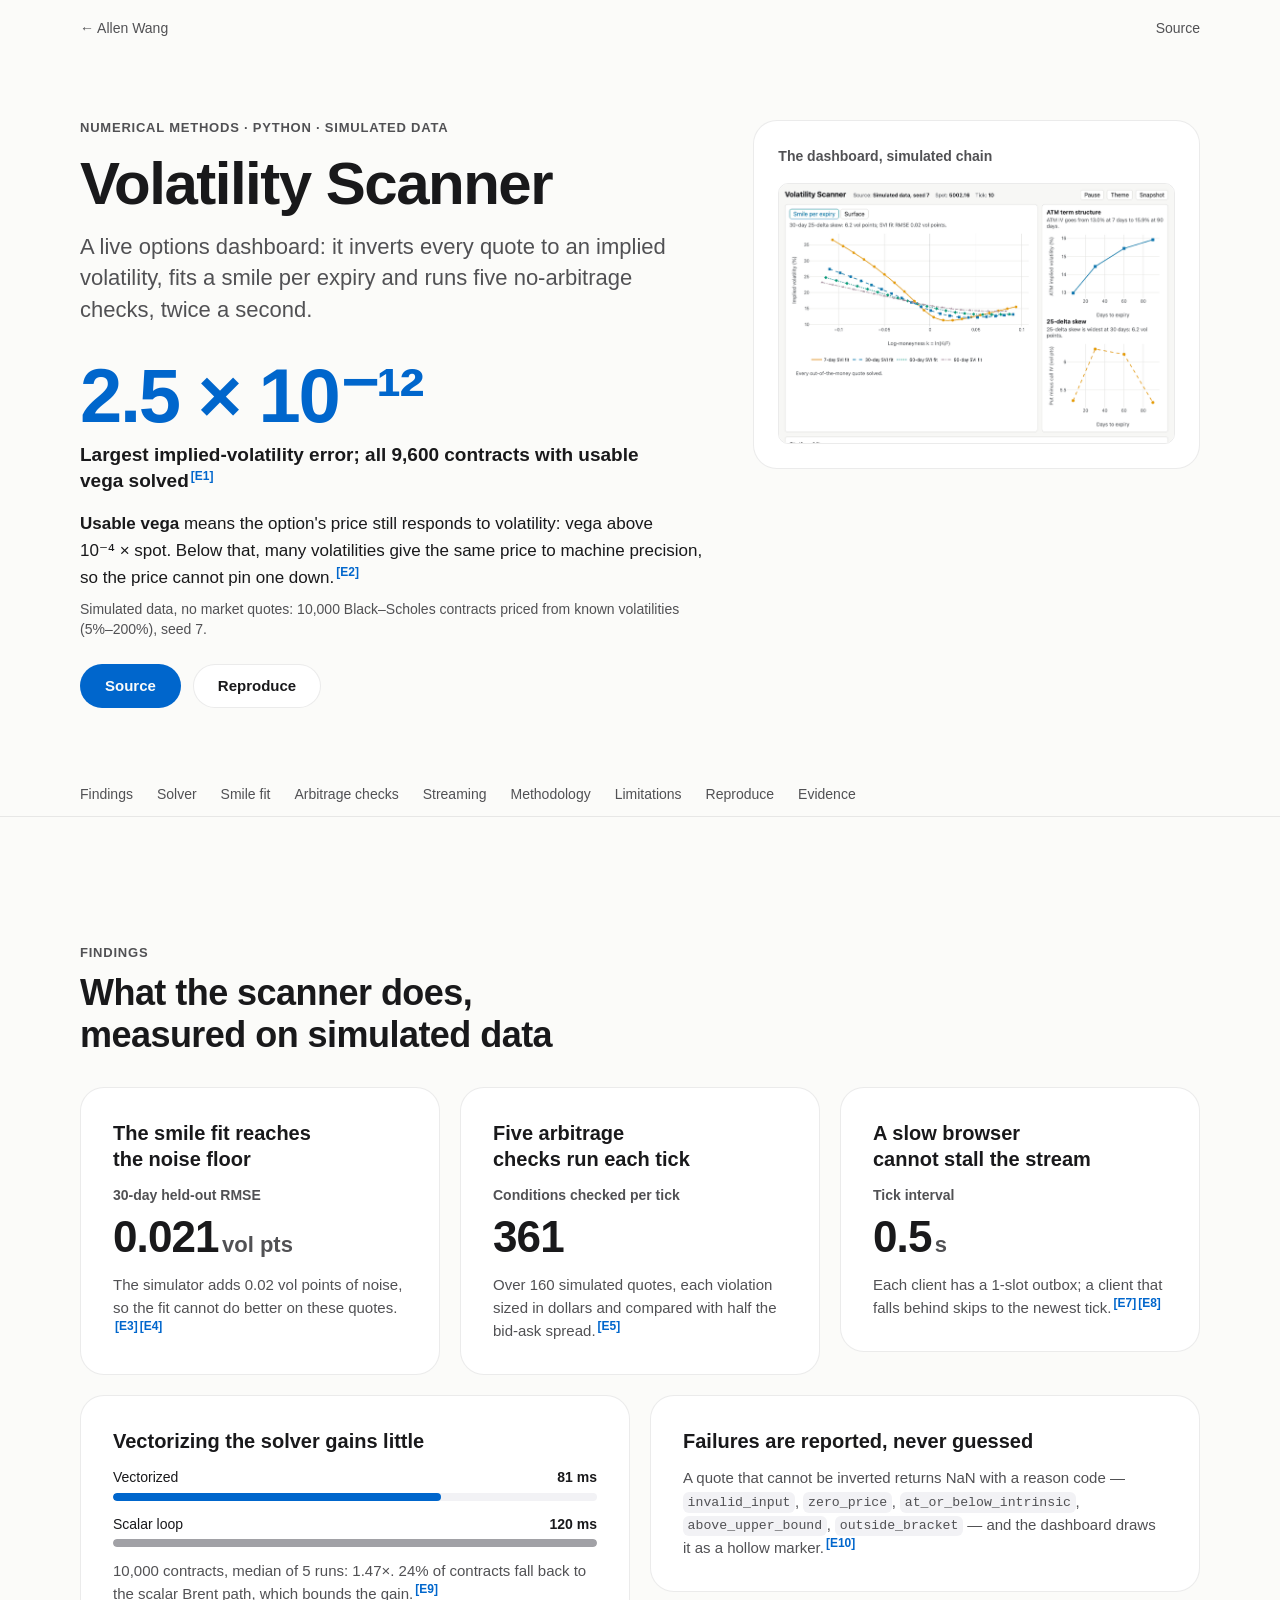
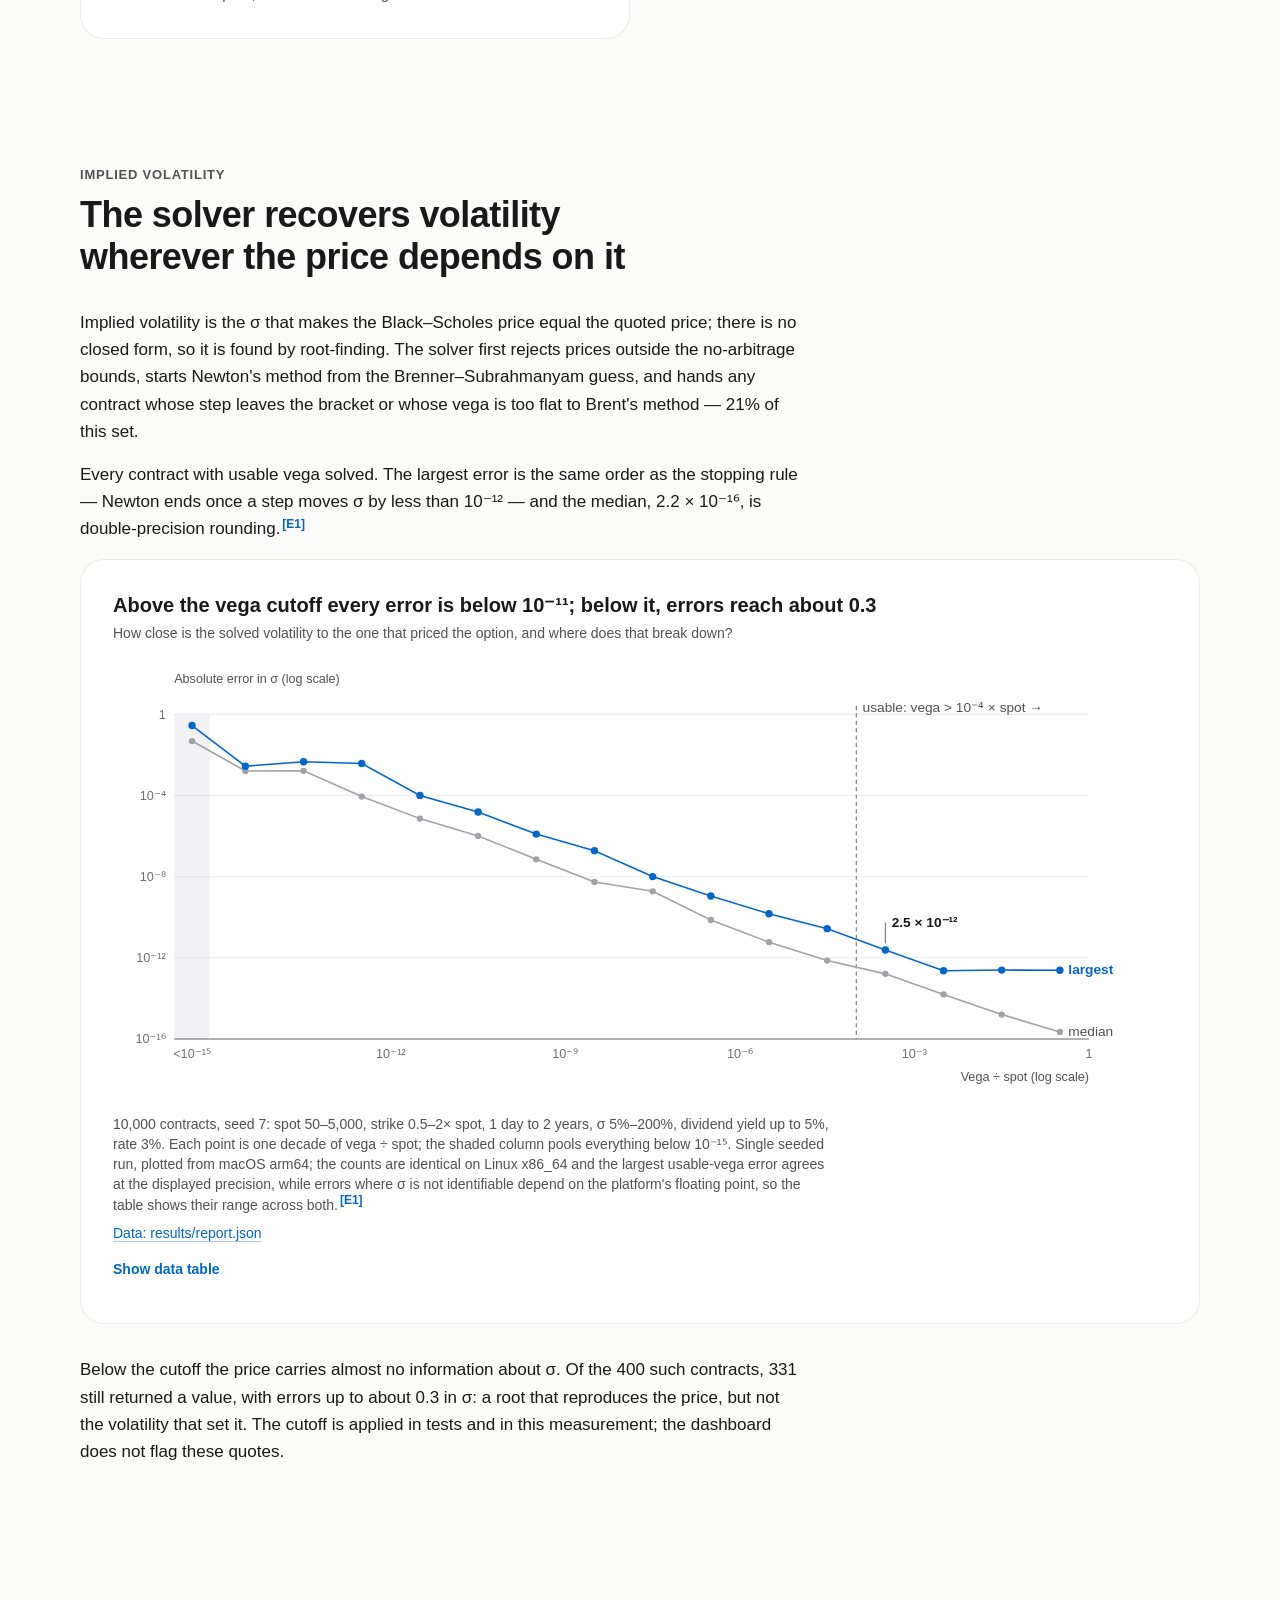
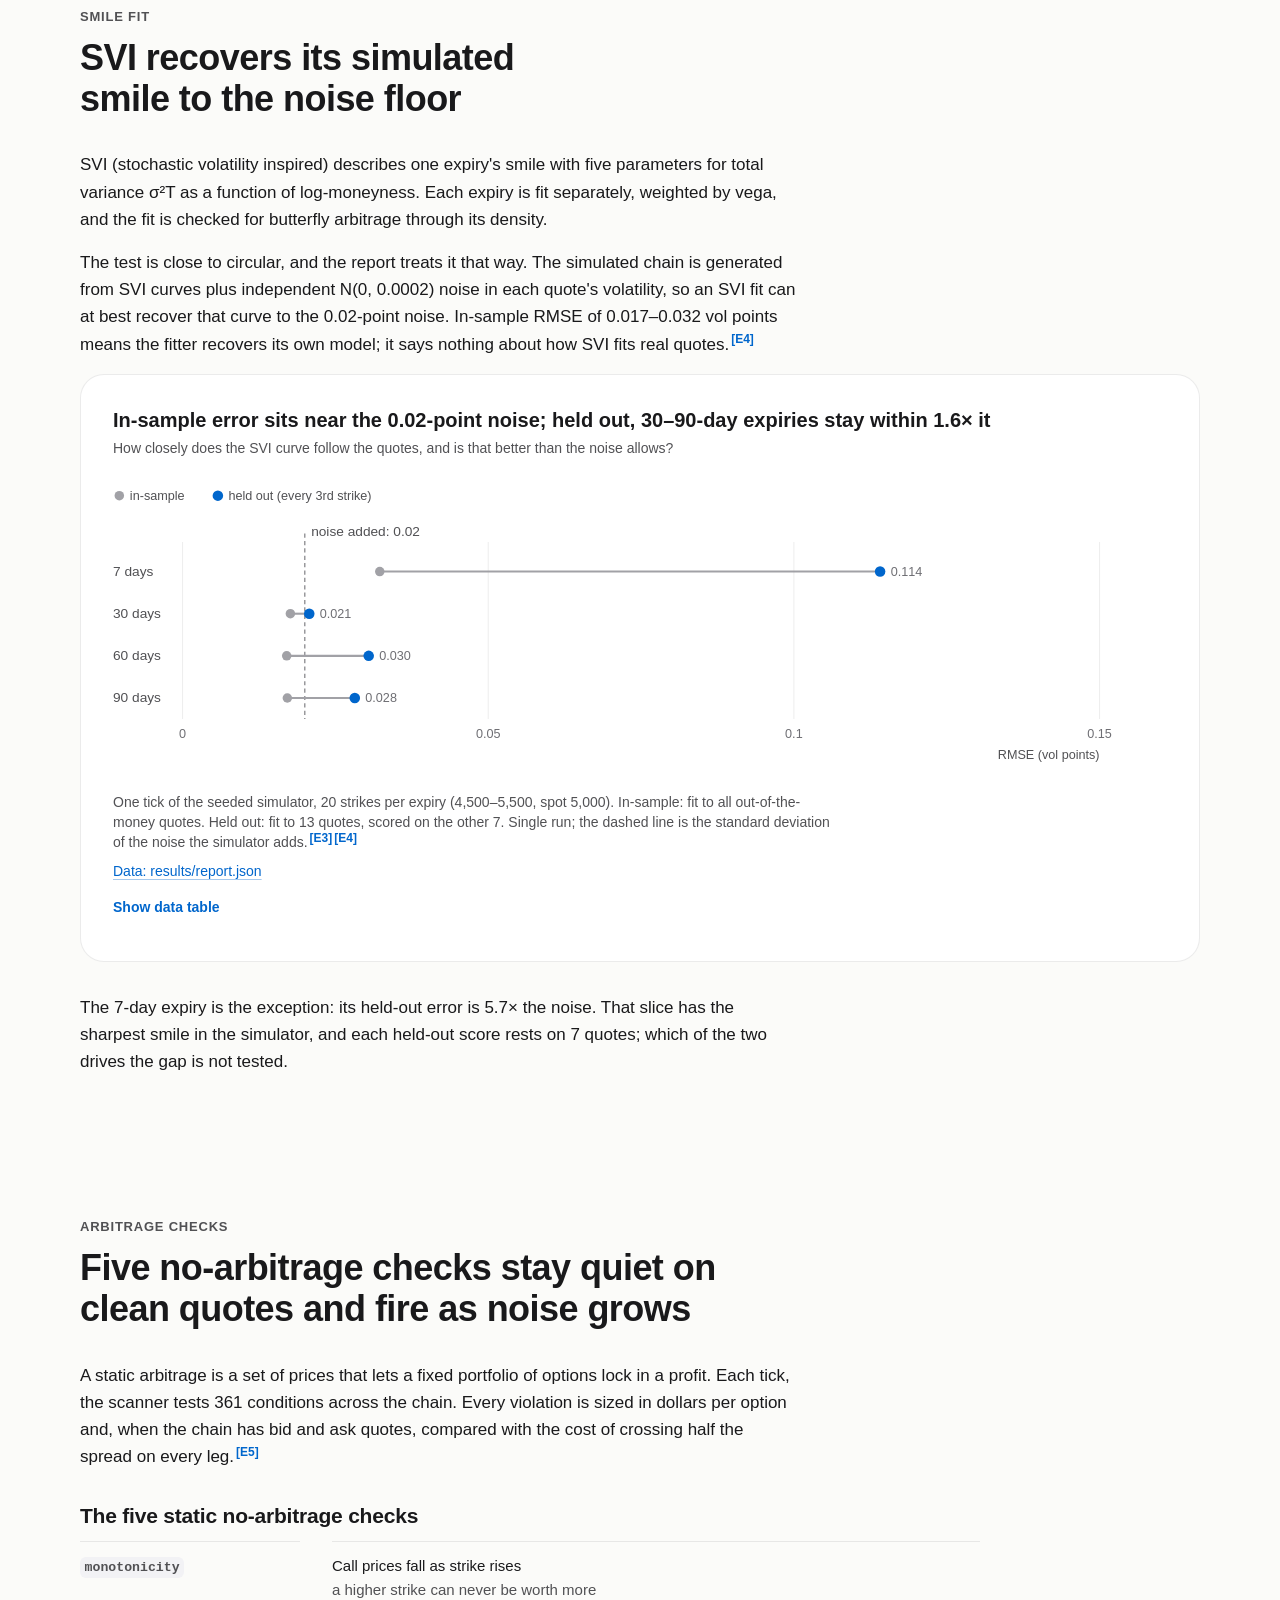
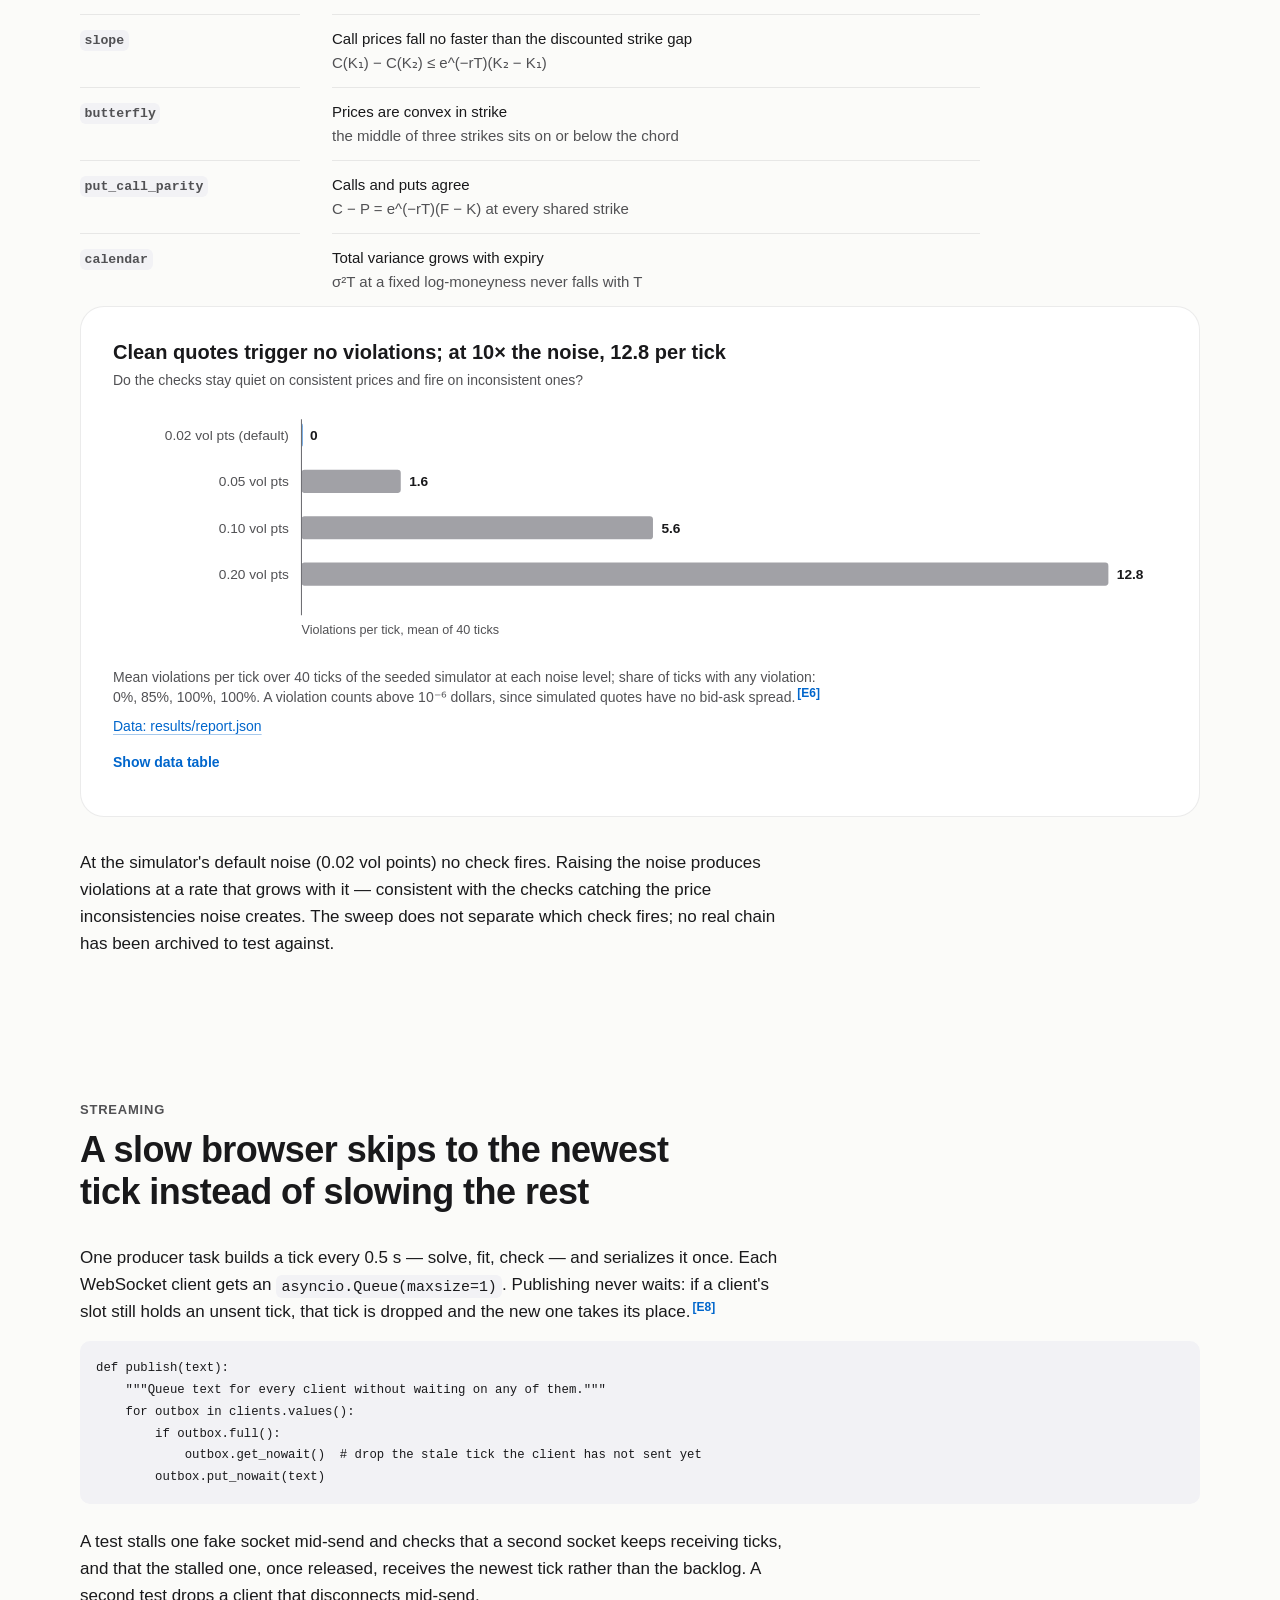
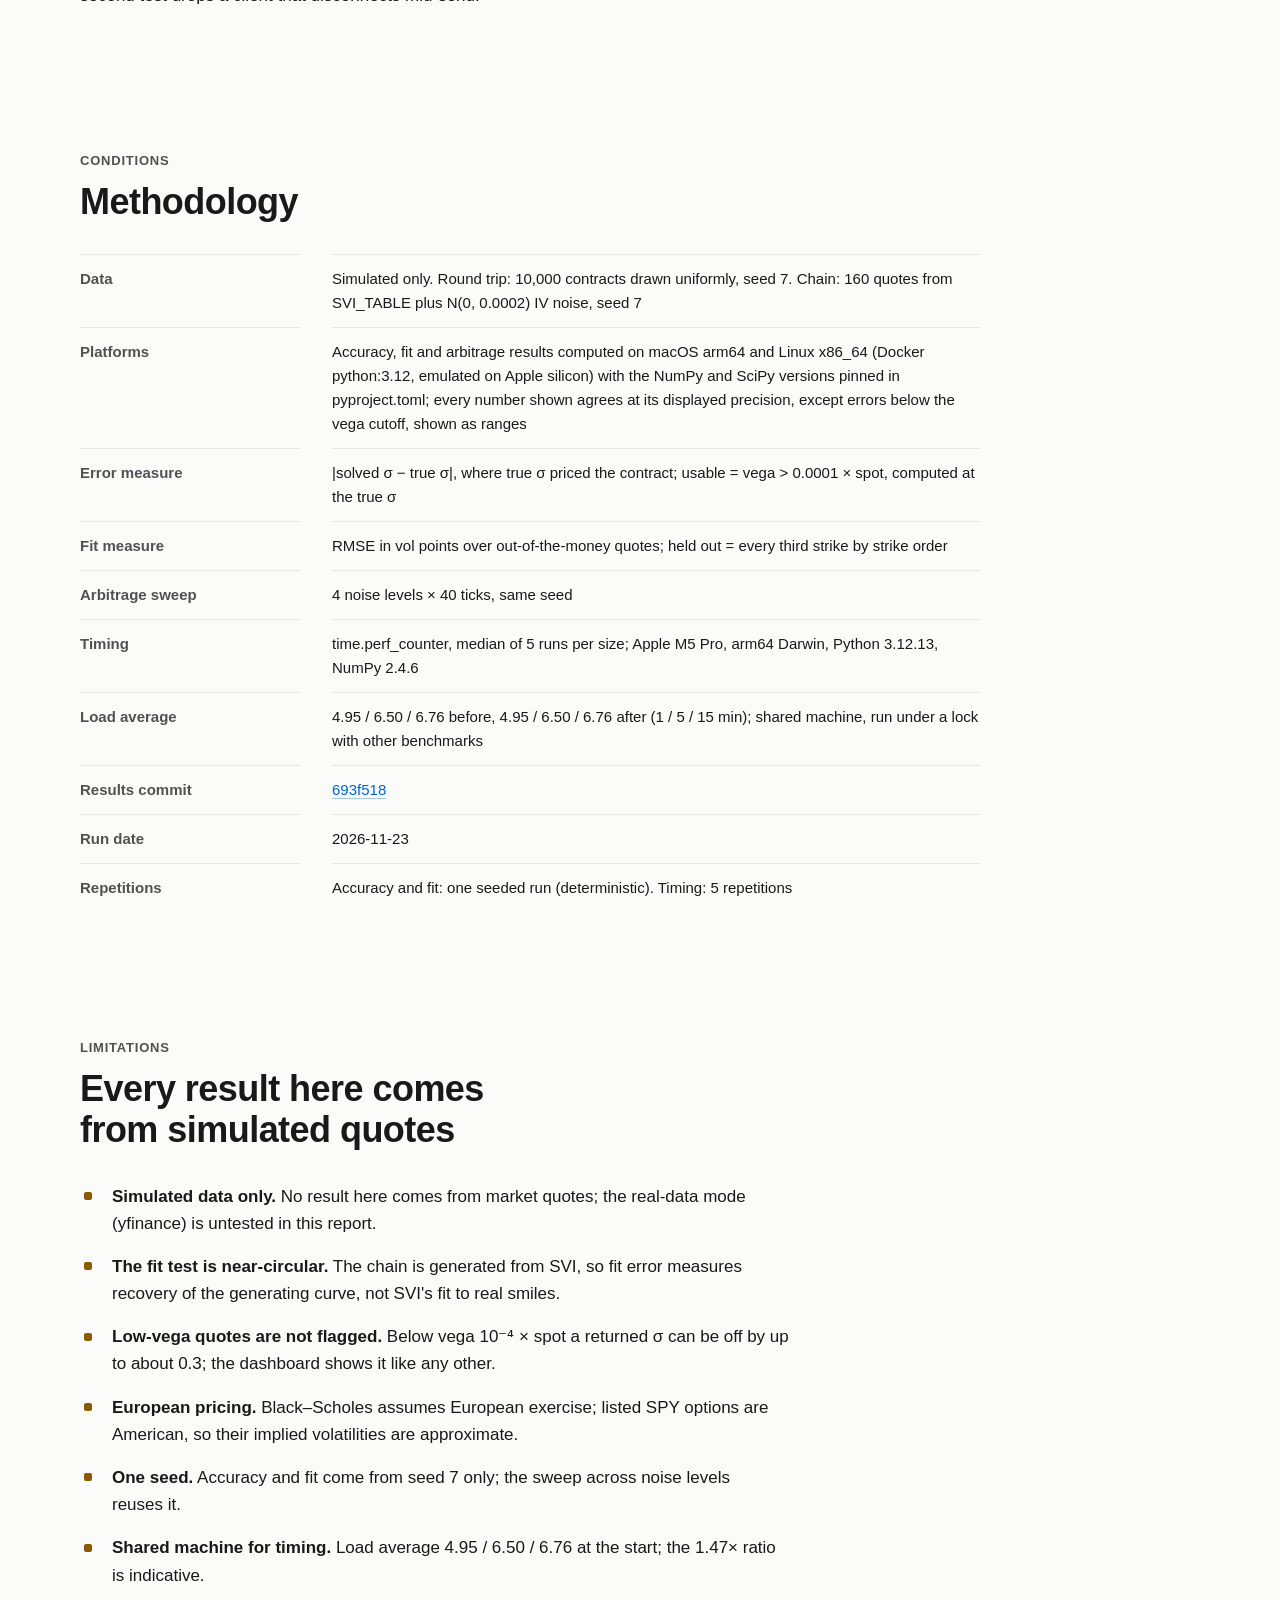
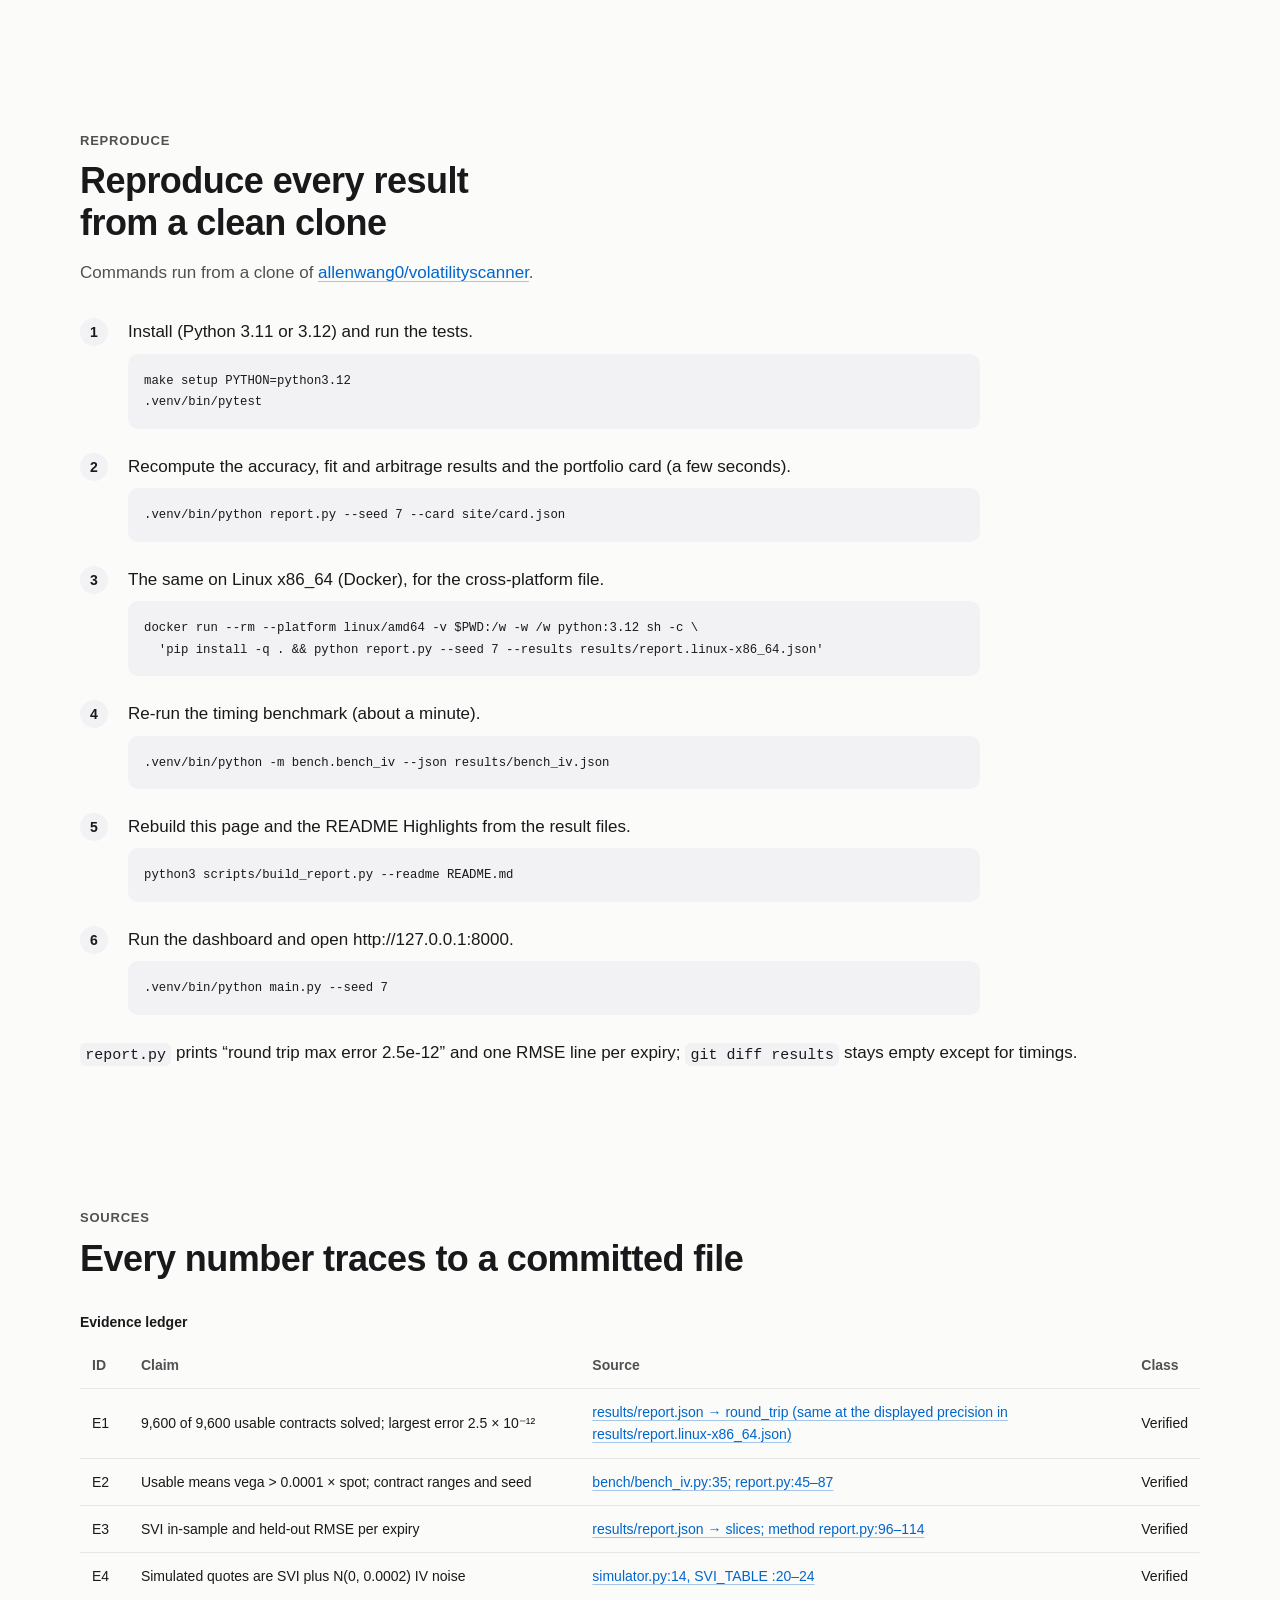
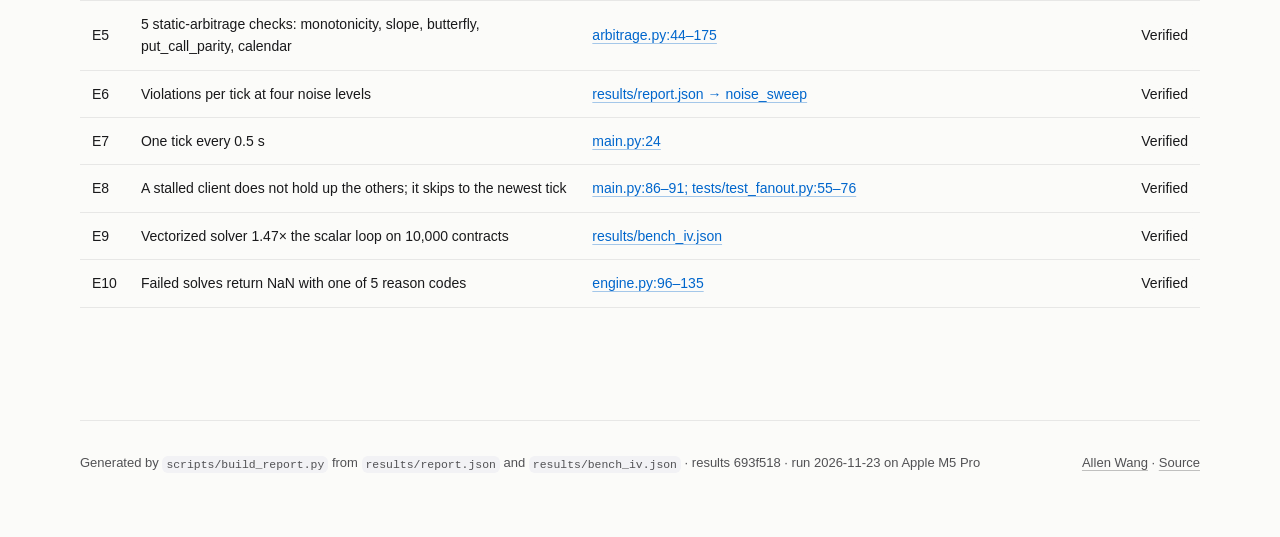
==== commit 556e3c70: "fix(report): compare cross-platform hero and median errors at displayed precision A real ubuntu x86_" ====
--- a/docs/index.html
+++ b/docs/index.html
@@ -285,14 +285,14 @@
 <a class="skip" href="#main">Skip to content</a>
 <header class="wrap"><nav class="report-header" aria-label="Site"><a href="https://allenwang0.github.io/">← Allen Wang</a><span><a href="https://github.com/allenwang0/volatilityscanner">Source</a></span></nav></header>
 <main id="main">
-<section class="hero wrap" aria-labelledby="title"><div class="hero-grid"><div><p class="eyebrow">Numerical methods · Python · Simulated data</p><h1 class="hero-title" id="title">Volatility Scanner</h1><p class="hero-sub">A live options dashboard: it inverts every quote to an implied volatility, fits a smile per expiry and runs five no-arbitrage checks, twice a second.</p><p class="hero-metric"><span class="value">2.5 × 10⁻¹²</span><span class="label">Largest implied-volatility error; all 9,600 contracts with usable vega solved<a class="ref" href="#evidence-e1" aria-label="Evidence E1">[E1]</a></span></p><p class="hero-support"><b>Usable vega</b> means the option's price still responds to volatility: vega above 10⁻⁴ × spot. Below that, many volatilities give the same price to machine precision, so the price cannot pin one down.<a class="ref" href="#evidence-e2" aria-label="Evidence E2">[E2]</a></p><p class="hero-context">Simulated data, no market quotes: 10,000 Black–Scholes contracts priced from known volatilities (5%–200%), seed 7.</p><div class="actions"><a href="https://github.com/allenwang0/volatilityscanner" class="btn btn-primary">Source</a><a href="#reproduce" class="btn">Reproduce</a></div></div><div class="hero-figure"><p class="card-label">The dashboard, simulated chain</p><picture><source srcset="assets/live-still.png" media="(prefers-reduced-motion: reduce)"><img src="assets/live.gif" width="825" height="540" alt="Recording of the dashboard on simulated data: four implied-volatility smiles with SVI fits, the at-the-money term structure and 25-delta skew, updating each tick."></picture></div></div></section><nav class="report-toc" aria-label="Contents"><ul><li><a href="#findings">Findings</a></li><li><a href="#solver">Solver</a></li><li><a href="#smile">Smile fit</a></li><li><a href="#arbitrage">Arbitrage checks</a></li><li><a href="#streaming">Streaming</a></li><li><a href="#methodology">Methodology</a></li><li><a href="#limitations">Limitations</a></li><li><a href="#reproduce">Reproduce</a></li><li><a href="#evidence">Evidence</a></li></ul></nav><section class="section wrap" aria-labelledby="findings"><div class="section-head"><p class="eyebrow">Findings</p><h2 id="findings">What the scanner does, measured on simulated data<a class="anchor" href="#findings" aria-label="Link to this section">#</a></h2></div><div class="bento"><div class="card span-4" style="--p:1"><h3 class="card-heading">The smile fit reaches the noise floor</h3><dl class="metric"><dt>30-day held-out RMSE</dt><dd>0.021<span class="unit">vol pts</span></dd></dl><p>The simulator adds 0.02 vol points of noise, so the fit cannot do better on these quotes.<a class="ref" href="#evidence-e3" aria-label="Evidence E3">[E3]</a><a class="ref" href="#evidence-e4" aria-label="Evidence E4">[E4]</a></p></div><div class="card span-4" style="--p:2"><h3 class="card-heading">Five arbitrage checks run each tick</h3><dl class="metric"><dt>Conditions checked per tick</dt><dd>361</dd></dl><p>Over 160 simulated quotes, each violation sized in dollars and compared with half the bid-ask spread.<a class="ref" href="#evidence-e5" aria-label="Evidence E5">[E5]</a></p></div><div class="card span-4" style="--p:3"><h3 class="card-heading">A slow browser cannot stall the stream</h3><dl class="metric"><dt>Tick interval</dt><dd>0.5<span class="unit">s</span></dd></dl><p>Each client has a 1-slot outbox; a client that falls behind skips to the newest tick.<a class="ref" href="#evidence-e7" aria-label="Evidence E7">[E7]</a><a class="ref" href="#evidence-e8" aria-label="Evidence E8">[E8]</a></p></div><div class="card span-6" style="--p:4"><h3 class="card-heading">Vectorizing the solver gains little</h3><div class="cmp"><div class="cmp-row"><div class="cmp-head"><span>Vectorized</span><b>81 ms</b></div><div class="cmp-track" aria-hidden="true"><span class="cmp-fill is-accent" style="width:67.8%"></span></div></div><div class="cmp-row"><div class="cmp-head"><span>Scalar loop</span><b>120 ms</b></div><div class="cmp-track" aria-hidden="true"><span class="cmp-fill" style="width:100.0%"></span></div></div></div><p>10,000 contracts, median of 5 runs: 1.47×. 24% of contracts fall back to the scalar Brent path, which bounds the gain.<a class="ref" href="#evidence-e9" aria-label="Evidence E9">[E9]</a></p></div><div class="card span-6" style="--p:5"><h3 class="card-heading">Failures are reported, never guessed</h3><p>A quote that cannot be inverted returns NaN with a reason code — <code>invalid_input</code>, <code>zero_price</code>, <code>at_or_below_intrinsic</code>, <code>above_upper_bound</code>, <code>outside_bracket</code> — and the dashboard draws it as a hollow marker.<a class="ref" href="#evidence-e10" aria-label="Evidence E10">[E10]</a></p></div></div></section><section class="section wrap" aria-labelledby="solver"><div class="section-head"><p class="eyebrow">Implied volatility</p><h2 id="solver">The solver recovers volatility wherever the price depends on it<a class="anchor" href="#solver" aria-label="Link to this section">#</a></h2></div><div class="prose"><p>Implied volatility is the σ that makes the Black–Scholes price equal the quoted price; there is no closed form, so it is found by root-finding. The solver first rejects prices outside the no-arbitrage bounds, starts Newton's method from the Brenner–Subrahmanyam guess, and hands any contract whose step leaves the bracket or whose vega is too flat to Brent's method — 21% of this set.</p><p>Every contract with usable vega solved. The largest error is the same order as the stopping rule — Newton ends once a step moves σ by less than 10⁻¹² — and the median, 2.2 × 10⁻¹⁶, is double-precision rounding.<a class="ref" href="#evidence-e1" aria-label="Evidence E1">[E1]</a></p></div><figure class="figure" id="fig-iv-error" aria-labelledby="fig-iv-error-t"><h3 class="fig-takeaway" id="fig-iv-error-t">Above the vega cutoff every error is below 10⁻¹¹; below it, errors reach about 0.3</h3><p class="fig-question">How close is the solved volatility to the one that priced the option, and where does that break down?</p><div class="fig-chart"><div class="v-d"><svg xmlns="http://www.w3.org/2000/svg" viewBox="0 0 1000 400" width="1000" height="400" role="img" aria-labelledby="err-d-title err-d-desc"><title id="err-d-title">IV error stays near machine precision wherever vega is usable</title><desc id="err-d-desc">Largest and median absolute implied-volatility error per decade of vega divided by spot, 10,000 contracts. Above the cutoff of 0.0001 the largest error is 2.5e-12; below it errors rise to 0.28.</desc><rect class="c-band" x="58" y="44" width="34" height="308"/><path class="c-grid" d="M58 352H926"/><text x="50" y="356" class="c-tick" text-anchor="end">10⁻¹⁶</text><path class="c-grid" d="M58 275H926"/><text x="50" y="279" class="c-tick" text-anchor="end">10⁻¹²</text><path class="c-grid" d="M58 198H926"/><text x="50" y="202" class="c-tick" text-anchor="end">10⁻⁸</text><path class="c-grid" d="M58 121H926"/><text x="50" y="125" class="c-tick" text-anchor="end">10⁻⁴</text><path class="c-grid" d="M58 44H926"/><text x="50" y="48" class="c-tick" text-anchor="end">1</text><text x="263.6" y="370" class="c-tick" text-anchor="middle">10⁻¹²</text><text x="429.2" y="370" class="c-tick" text-anchor="middle">10⁻⁹</text><text x="594.8" y="370" class="c-tick" text-anchor="middle">10⁻⁶</text><text x="760.4" y="370" class="c-tick" text-anchor="middle">10⁻³</text><text x="926" y="370" class="c-tick" text-anchor="middle">1</text><text x="75" y="370" class="c-tick" text-anchor="middle">&lt;10⁻¹⁵</text><path class="c-axis" d="M58 352H926"/><path class="c-floor" d="M705.2 36V352"/><text x="711.2" y="42" class="c-label">usable: vega &gt; 10⁻⁴ × spot →</text><path class="c-stroke-muted" stroke-width="1.5" fill="none" d="M75 69.3L125.6 97.7L180.8 97.6L236 122L291.2 142.9L346.4 159.4L401.6 181.5L456.8 203L512 211.9L567.2 239.1L622.4 260.1L677.6 277.6L732.8 290.2L788 309.7L843.2 328.8L898.4 345.3"/><circle cx="75" cy="69.3" r="3" class="c-muted"/><circle cx="125.6" cy="97.7" r="3" class="c-muted"/><circle cx="180.8" cy="97.6" r="3" class="c-muted"/><circle cx="236" cy="122" r="3" class="c-muted"/><circle cx="291.2" cy="142.9" r="3" class="c-muted"/><circle cx="346.4" cy="159.4" r="3" class="c-muted"/><circle cx="401.6" cy="181.5" r="3" class="c-muted"/><circle cx="456.8" cy="203" r="3" class="c-muted"/><circle cx="512" cy="211.9" r="3" class="c-muted"/><circle cx="567.2" cy="239.1" r="3" class="c-muted"/><circle cx="622.4" cy="260.1" r="3" class="c-muted"/><circle cx="677.6" cy="277.6" r="3" class="c-muted"/><circle cx="732.8" cy="290.2" r="3" class="c-muted"/><circle cx="788" cy="309.7" r="3" class="c-muted"/><circle cx="843.2" cy="328.8" r="3" class="c-muted"/><circle cx="898.4" cy="345.3" r="3" class="c-muted"/><text x="906.4" y="349.3" class="c-label">median</text><path class="c-line-accent" stroke-width="2" fill="none" d="M75 54.6L125.6 93.2L180.8 88.9L236 90.6L291.2 120.9L346.4 136.6L401.6 157.6L456.8 173.3L512 197.9L567.2 216.3L622.4 233.2L677.6 247.3L732.8 267.5L788 287.2L843.2 286.6L898.4 286.8"/><circle cx="75" cy="54.6" r="3.5" class="c-accent"/><circle cx="125.6" cy="93.2" r="3.5" class="c-accent"/><circle cx="180.8" cy="88.9" r="3.5" class="c-accent"/><circle cx="236" cy="90.6" r="3.5" class="c-accent"/><circle cx="291.2" cy="120.9" r="3.5" class="c-accent"/><circle cx="346.4" cy="136.6" r="3.5" class="c-accent"/><circle cx="401.6" cy="157.6" r="3.5" class="c-accent"/><circle cx="456.8" cy="173.3" r="3.5" class="c-accent"/><circle cx="512" cy="197.9" r="3.5" class="c-accent"/><circle cx="567.2" cy="216.3" r="3.5" class="c-accent"/><circle cx="622.4" cy="233.2" r="3.5" class="c-accent"/><circle cx="677.6" cy="247.3" r="3.5" class="c-accent"/><circle cx="732.8" cy="267.5" r="3.5" class="c-accent"/><circle cx="788" cy="287.2" r="3.5" class="c-accent"/><circle cx="843.2" cy="286.6" r="3.5" class="c-accent"/><circle cx="898.4" cy="286.8" r="3.5" class="c-accent"/><text x="906.4" y="290.8" class="c-label c-hi">largest</text><path class="c-axis" d="M732.8 261.5V241.5"/><text x="738.8" y="245.5" class="c-value">2.5 × 10⁻¹²</text><text x="58" y="14" class="c-title">Absolute error in σ (log scale)</text><text x="926" y="392" class="c-title" text-anchor="end">Vega ÷ spot (log scale)</text></svg></div><div class="v-t"><svg xmlns="http://www.w3.org/2000/svg" viewBox="0 0 640 360" width="640" height="360" role="img" aria-labelledby="err-t-title err-t-desc"><title id="err-t-title">IV error stays near machine precision wherever vega is usable</title><desc id="err-t-desc">Largest and median absolute implied-volatility error per decade of vega divided by spot, 10,000 contracts. Above the cutoff of 0.0001 the largest error is 2.5e-12; below it errors rise to 0.28.</desc><rect class="c-band" x="58" y="44" width="34" height="268"/><path class="c-grid" d="M58 312H566"/><text x="50" y="316" class="c-tick" text-anchor="end">10⁻¹⁶</text><path class="c-grid" d="M58 245H566"/><text x="50" y="249" class="c-tick" text-anchor="end">10⁻¹²</text><path class="c-grid" d="M58 178H566"/><text x="50" y="182" class="c-tick" text-anchor="end">10⁻⁸</text><path class="c-grid" d="M58 111H566"/><text x="50" y="115" class="c-tick" text-anchor="end">10⁻⁴</text><path class="c-grid" d="M58 44H566"/><text x="50" y="48" class="c-tick" text-anchor="end">1</text><text x="191.6" y="330" class="c-tick" text-anchor="middle">10⁻¹²</text><text x="285.2" y="330" class="c-tick" text-anchor="middle">10⁻⁹</text><text x="378.8" y="330" class="c-tick" text-anchor="middle">10⁻⁶</text><text x="472.4" y="330" class="c-tick" text-anchor="middle">10⁻³</text><text x="566" y="330" class="c-tick" text-anchor="middle">1</text><text x="75" y="330" class="c-tick" text-anchor="middle">&lt;10⁻¹⁵</text><path class="c-axis" d="M58 312H566"/><path class="c-floor" d="M441.2 36V312"/><text x="435.2" y="42" class="c-label" text-anchor="end">usable: vega &gt; 10⁻⁴ × spot →</text><path class="c-stroke-muted" stroke-width="1.5" fill="none" d="M75 66L113.6 90.7L144.8 90.6L176 111.9L207.2 130L238.4 144.4L269.6 163.6L300.8 182.4L332 190.1L363.2 213.8L394.4 232.1L425.6 247.3L456.8 258.2L488 275.2L519.2 291.8L550.4 306.2"/><circle cx="75" cy="66" r="3" class="c-muted"/><circle cx="113.6" cy="90.7" r="3" class="c-muted"/><circle cx="144.8" cy="90.6" r="3" class="c-muted"/><circle cx="176" cy="111.9" r="3" class="c-muted"/><circle cx="207.2" cy="130" r="3" class="c-muted"/><circle cx="238.4" cy="144.4" r="3" class="c-muted"/><circle cx="269.6" cy="163.6" r="3" class="c-muted"/><circle cx="300.8" cy="182.4" r="3" class="c-muted"/><circle cx="332" cy="190.1" r="3" class="c-muted"/><circle cx="363.2" cy="213.8" r="3" class="c-muted"/><circle cx="394.4" cy="232.1" r="3" class="c-muted"/><circle cx="425.6" cy="247.3" r="3" class="c-muted"/><circle cx="456.8" cy="258.2" r="3" class="c-muted"/><circle cx="488" cy="275.2" r="3" class="c-muted"/><circle cx="519.2" cy="291.8" r="3" class="c-muted"/><circle cx="550.4" cy="306.2" r="3" class="c-muted"/><text x="558.4" y="310.2" class="c-label">median</text><path class="c-line-accent" stroke-width="2" fill="none" d="M75 53.2L113.6 86.8L144.8 83.1L176 84.5L207.2 111L238.4 124.6L269.6 142.8L300.8 156.5L332 177.9L363.2 193.9L394.4 208.6L425.6 220.9L456.8 238.5L488 255.6L519.2 255.1L550.4 255.3"/><circle cx="75" cy="53.2" r="3.5" class="c-accent"/><circle cx="113.6" cy="86.8" r="3.5" class="c-accent"/><circle cx="144.8" cy="83.1" r="3.5" class="c-accent"/><circle cx="176" cy="84.5" r="3.5" class="c-accent"/><circle cx="207.2" cy="111" r="3.5" class="c-accent"/><circle cx="238.4" cy="124.6" r="3.5" class="c-accent"/><circle cx="269.6" cy="142.8" r="3.5" class="c-accent"/><circle cx="300.8" cy="156.5" r="3.5" class="c-accent"/><circle cx="332" cy="177.9" r="3.5" class="c-accent"/><circle cx="363.2" cy="193.9" r="3.5" class="c-accent"/><circle cx="394.4" cy="208.6" r="3.5" class="c-accent"/><circle cx="425.6" cy="220.9" r="3.5" class="c-accent"/><circle cx="456.8" cy="238.5" r="3.5" class="c-accent"/><circle cx="488" cy="255.6" r="3.5" class="c-accent"/><circle cx="519.2" cy="255.1" r="3.5" class="c-accent"/><circle cx="550.4" cy="255.3" r="3.5" class="c-accent"/><text x="558.4" y="259.3" class="c-label c-hi">largest</text><path class="c-axis" d="M456.8 232.5V212.5"/><text x="462.8" y="216.5" class="c-value">2.5 × 10⁻¹²</text><text x="58" y="14" class="c-title">Absolute error in σ (log scale)</text><text x="566" y="352" class="c-title" text-anchor="end">Vega ÷ spot (log scale)</text></svg></div><div class="v-p"><svg xmlns="http://www.w3.org/2000/svg" viewBox="0 0 320 300" width="320" height="300" role="img" aria-labelledby="err-p-title err-p-desc"><title id="err-p-title">IV error stays near machine precision wherever vega is usable</title><desc id="err-p-desc">Largest and median absolute implied-volatility error per decade of vega divided by spot, 10,000 contracts. Above the cutoff of 0.0001 the largest error is 2.5e-12; below it errors rise to 0.28.</desc><rect class="c-band" x="46" y="44" width="24" height="208"/><path class="c-grid" d="M46 252H262"/><text x="38" y="256" class="c-tick" text-anchor="end">10⁻¹⁶</text><path class="c-grid" d="M46 200H262"/><text x="38" y="204" class="c-tick" text-anchor="end">10⁻¹²</text><path class="c-grid" d="M46 148H262"/><text x="38" y="152" class="c-tick" text-anchor="end">10⁻⁸</text><path class="c-grid" d="M46 96H262"/><text x="38" y="100" class="c-tick" text-anchor="end">10⁻⁴</text><path class="c-grid" d="M46 44H262"/><text x="38" y="48" class="c-tick" text-anchor="end">1</text><text x="138" y="270" class="c-tick" text-anchor="middle">10⁻¹⁰</text><text x="200" y="270" class="c-tick" text-anchor="middle">10⁻⁵</text><text x="262" y="270" class="c-tick" text-anchor="middle">1</text><text x="58" y="270" class="c-tick" text-anchor="middle">&lt;10⁻¹⁵</text><path class="c-axis" d="M46 252H262"/><path class="c-floor" d="M212.4 36V252"/><text x="206.4" y="42" class="c-label" text-anchor="end">usable vega →</text><path class="c-stroke-muted" stroke-width="1.5" fill="none" d="M58 61.1L82.2 80.3L94.6 80.2L107 96.7L119.4 110.8L131.8 121.9L144.2 136.9L156.6 151.4L169 157.4L181.4 175.8L193.8 190L206.2 201.8L218.6 210.2L231 223.4L243.4 236.3L255.8 247.5"/><circle cx="58" cy="61.1" r="3" class="c-muted"/><circle cx="82.2" cy="80.3" r="3" class="c-muted"/><circle cx="94.6" cy="80.2" r="3" class="c-muted"/><circle cx="107" cy="96.7" r="3" class="c-muted"/><circle cx="119.4" cy="110.8" r="3" class="c-muted"/><circle cx="131.8" cy="121.9" r="3" class="c-muted"/><circle cx="144.2" cy="136.9" r="3" class="c-muted"/><circle cx="156.6" cy="151.4" r="3" class="c-muted"/><circle cx="169" cy="157.4" r="3" class="c-muted"/><circle cx="181.4" cy="175.8" r="3" class="c-muted"/><circle cx="193.8" cy="190" r="3" class="c-muted"/><circle cx="206.2" cy="201.8" r="3" class="c-muted"/><circle cx="218.6" cy="210.2" r="3" class="c-muted"/><circle cx="231" cy="223.4" r="3" class="c-muted"/><circle cx="243.4" cy="236.3" r="3" class="c-muted"/><circle cx="255.8" cy="247.5" r="3" class="c-muted"/><text x="263.8" y="251.5" class="c-label">median</text><path class="c-line-accent" stroke-width="2" fill="none" d="M58 51.2L82.2 77.2L94.6 74.3L107 75.5L119.4 96L131.8 106.6L144.2 120.7L156.6 131.3L169 147.9L181.4 160.4L193.8 171.8L206.2 181.3L218.6 194.9L231 208.3L243.4 207.9L255.8 208"/><circle cx="58" cy="51.2" r="3.5" class="c-accent"/><circle cx="82.2" cy="77.2" r="3.5" class="c-accent"/><circle cx="94.6" cy="74.3" r="3.5" class="c-accent"/><circle cx="107" cy="75.5" r="3.5" class="c-accent"/><circle cx="119.4" cy="96" r="3.5" class="c-accent"/><circle cx="131.8" cy="106.6" r="3.5" class="c-accent"/><circle cx="144.2" cy="120.7" r="3.5" class="c-accent"/><circle cx="156.6" cy="131.3" r="3.5" class="c-accent"/><circle cx="169" cy="147.9" r="3.5" class="c-accent"/><circle cx="181.4" cy="160.4" r="3.5" class="c-accent"/><circle cx="193.8" cy="171.8" r="3.5" class="c-accent"/><circle cx="206.2" cy="181.3" r="3.5" class="c-accent"/><circle cx="218.6" cy="194.9" r="3.5" class="c-accent"/><circle cx="231" cy="208.3" r="3.5" class="c-accent"/><circle cx="243.4" cy="207.9" r="3.5" class="c-accent"/><circle cx="255.8" cy="208" r="3.5" class="c-accent"/><text x="263.8" y="212" class="c-label c-hi">largest</text><path class="c-axis" d="M218.6 188.9V168.9"/><text x="224.6" y="172.9" class="c-value">2.5 × 10⁻¹²</text><text x="46" y="14" class="c-title">Absolute error in σ (log scale)</text><text x="262" y="292" class="c-title" text-anchor="end">Vega ÷ spot (log scale)</text></svg></div></div><figcaption><p>10,000 contracts, seed 7: spot 50–5,000, strike 0.5–2× spot, 1 day to 2 years, σ 5%–200%, dividend yield up to 5%, rate 3%. Each point is one decade of vega ÷ spot; the shaded column pools everything below 10⁻¹⁵. Single seeded run, plotted from macOS arm64; the counts and the largest usable-vega error are identical on Linux x86_64, while errors where σ is not identifiable depend on the platform's floating point, so the table shows their range across both.<a class="ref" href="#evidence-e1" aria-label="Evidence E1">[E1]</a></p> <a class="src" href="https://github.com/allenwang0/volatilityscanner/blob/693f51896b24d31c83b6c70354c13865424b729c/results/report.json">Data: results/report.json</a></figcaption><details class="data"><summary>Show data table</summary><p class="table-caption">IV error by vega decade</p><div class="table-wrap" tabindex="0" role="region" aria-label="IV error by vega decade"><table class="bench" aria-label="IV error by vega decade"><thead><tr><th scope="col">Vega ÷ spot</th><th scope="col" class="num">Contracts</th><th scope="col" class="num">Returned a value</th><th scope="col" class="num">Largest error</th><th scope="col" class="num">Median error</th></tr></thead><tbody><tr><th scope="row">below 10⁻¹⁵</th><td class="num">113</td><td class="num">50</td><td class="num">3 × 10⁻¹</td><td class="num">5 × 10⁻²</td></tr><tr><th scope="row">10⁻¹⁵–10⁻¹⁴</th><td class="num">9</td><td class="num">6</td><td class="num">3 × 10⁻³ to 4 × 10⁻³</td><td class="num">2 × 10⁻³</td></tr><tr><th scope="row">10⁻¹⁴–10⁻¹³</th><td class="num">13</td><td class="num">10</td><td class="num">5 × 10⁻³</td><td class="num">5 × 10⁻⁴ to 2 × 10⁻³</td></tr><tr><th scope="row">10⁻¹³–10⁻¹²</th><td class="num">13</td><td class="num">13</td><td class="num">4 × 10⁻³</td><td class="num">8 × 10⁻⁵ to 9 × 10⁻⁵</td></tr><tr><th scope="row">10⁻¹²–10⁻¹¹</th><td class="num">12</td><td class="num">12</td><td class="num">1 × 10⁻⁴</td><td class="num">7 × 10⁻⁶ to 9 × 10⁻⁶</td></tr><tr><th scope="row">10⁻¹¹–10⁻¹⁰</th><td class="num">25</td><td class="num">25</td><td class="num">2 × 10⁻⁵</td><td class="num">6 × 10⁻⁷ to 1 × 10⁻⁶</td></tr><tr><th scope="row">10⁻¹⁰–10⁻⁹</th><td class="num">17</td><td class="num">17</td><td class="num">1 × 10⁻⁶ to 2 × 10⁻⁶</td><td class="num">7 × 10⁻⁸</td></tr><tr><th scope="row">10⁻⁹–10⁻⁸</th><td class="num">19</td><td class="num">19</td><td class="num">2 × 10⁻⁷</td><td class="num">5 × 10⁻⁹</td></tr><tr><th scope="row">10⁻⁸–10⁻⁷</th><td class="num">23</td><td class="num">23</td><td class="num">9 × 10⁻⁹ to 1 × 10⁻⁸</td><td class="num">8 × 10⁻¹⁰ to 2 × 10⁻⁹</td></tr><tr><th scope="row">10⁻⁷–10⁻⁶</th><td class="num">30</td><td class="num">30</td><td class="num">7 × 10⁻¹⁰ to 1 × 10⁻⁹</td><td class="num">7 × 10⁻¹¹ to 1 × 10⁻¹⁰</td></tr><tr><th scope="row">10⁻⁶–10⁻⁵</th><td class="num">50</td><td class="num">50</td><td class="num">1 × 10⁻¹⁰</td><td class="num">6 × 10⁻¹² to 7 × 10⁻¹²</td></tr><tr><th scope="row">10⁻⁵–10⁻⁴</th><td class="num">76</td><td class="num">76</td><td class="num">1 × 10⁻¹¹ to 3 × 10⁻¹¹</td><td class="num">5 × 10⁻¹³ to 7 × 10⁻¹³</td></tr><tr><th scope="row">10⁻⁴–10⁻³</th><td class="num">113</td><td class="num">113</td><td class="num">2 × 10⁻¹²</td><td class="num">2 × 10⁻¹³</td></tr><tr><th scope="row">10⁻³–10⁻²</th><td class="num">219</td><td class="num">219</td><td class="num">2 × 10⁻¹³</td><td class="num">2 × 10⁻¹⁴</td></tr><tr><th scope="row">10⁻²–10⁻¹</th><td class="num">853</td><td class="num">853</td><td class="num">2 × 10⁻¹³</td><td class="num">2 × 10⁻¹⁵</td></tr><tr><th scope="row">10⁻¹–1</th><td class="num">8,415</td><td class="num">8,415</td><td class="num">2 × 10⁻¹³</td><td class="num">2 × 10⁻¹⁶</td></tr></tbody></table></div></details></figure><div class="prose" style="margin-top:32px"><p>Below the cutoff the price carries almost no information about σ. Of the 400 such contracts, 331 still returned a value, with errors up to about 0.3 in σ: a root that reproduces the price, but not the volatility that set it. The cutoff is applied in tests and in this measurement; the dashboard does not flag these quotes.</p></div></section><section class="section wrap" aria-labelledby="smile"><div class="section-head"><p class="eyebrow">Smile fit</p><h2 id="smile">SVI recovers its simulated smile to the noise floor<a class="anchor" href="#smile" aria-label="Link to this section">#</a></h2></div><div class="prose"><p>SVI (stochastic volatility inspired) describes one expiry's smile with five parameters for total variance σ²T as a function of log-moneyness. Each expiry is fit separately, weighted by vega, and the fit is checked for butterfly arbitrage through its density.</p><p>The test is close to circular, and the report treats it that way. The simulated chain is generated from SVI curves plus independent N(0, 0.0002) noise in each quote's volatility, so an SVI fit can at best recover that curve to the 0.02-point noise. In-sample RMSE of 0.017–0.032 vol points means the fitter recovers its own model; it says nothing about how SVI fits real quotes.<a class="ref" href="#evidence-e4" aria-label="Evidence E4">[E4]</a></p></div><figure class="figure" id="fig-svi" aria-labelledby="fig-svi-t"><h3 class="fig-takeaway" id="fig-svi-t">In-sample error sits near the 0.02-point noise; held out, 30–90-day expiries stay within 1.6× it</h3><p class="fig-question">How closely does the SVI curve follow the quotes, and is that better than the noise allows?</p><div class="fig-chart"><div class="v-d"><svg xmlns="http://www.w3.org/2000/svg" viewBox="0 0 1000 270" width="1000" height="270" role="img" aria-labelledby="fit-d-title fit-d-desc"><title id="fit-d-title">SVI error sits at the simulated noise level</title><desc id="fit-d-desc">7 days: in-sample 0.032, held out 0.114; 30 days: in-sample 0.018, held out 0.021; 60 days: in-sample 0.017, held out 0.030; 90 days: in-sample 0.017, held out 0.028 vol points. Noise added to the simulated quotes: 0.02 vol points.</desc><path class="c-grid" d="M66 56V224"/><text x="66" y="242" class="c-tick" text-anchor="middle">0</text><path class="c-grid" d="M356 56V224"/><text x="356" y="242" class="c-tick" text-anchor="middle">0.05</text><path class="c-grid" d="M646 56V224"/><text x="646" y="242" class="c-tick" text-anchor="middle">0.1</text><path class="c-grid" d="M936 56V224"/><text x="936" y="242" class="c-tick" text-anchor="middle">0.15</text><path class="c-floor" d="M182 48V224"/><text x="188" y="50" class="c-label">noise added: 0.02</text><circle cx="6" cy="12" r="4.5" class="c-muted"/><text x="16" y="16" class="c-title">in-sample</text><circle cx="99.5" cy="12" r="5" class="c-accent"/><text x="109.5" y="16" class="c-title">held out (every 3rd strike)</text><text x="0" y="88" class="c-label">7 days</text><path class="c-stroke-muted" stroke-width="2" d="M253.1 84H727.8"/><circle cx="253.1" cy="84" r="4.5" class="c-muted"/><circle cx="727.8" cy="84" r="5" class="c-accent"/><text x="737.8" y="88" class="c-tick">0.114</text><text x="0" y="128" class="c-label">30 days</text><path class="c-stroke-muted" stroke-width="2" d="M168.3 124H186.2"/><circle cx="168.3" cy="124" r="4.5" class="c-muted"/><circle cx="186.2" cy="124" r="5" class="c-accent"/><text x="196.2" y="128" class="c-tick">0.021</text><text x="0" y="168" class="c-label">60 days</text><path class="c-stroke-muted" stroke-width="2" d="M164.8 164H242.6"/><circle cx="164.8" cy="164" r="4.5" class="c-muted"/><circle cx="242.6" cy="164" r="5" class="c-accent"/><text x="252.6" y="168" class="c-tick">0.030</text><text x="0" y="208" class="c-label">90 days</text><path class="c-stroke-muted" stroke-width="2" d="M165.4 204H229.4"/><circle cx="165.4" cy="204" r="4.5" class="c-muted"/><circle cx="229.4" cy="204" r="5" class="c-accent"/><text x="239.4" y="208" class="c-tick">0.028</text><text x="936" y="262" class="c-title" text-anchor="end">RMSE (vol points)</text></svg></div><div class="v-t"><svg xmlns="http://www.w3.org/2000/svg" viewBox="0 0 640 270" width="640" height="270" role="img" aria-labelledby="fit-t-title fit-t-desc"><title id="fit-t-title">SVI error sits at the simulated noise level</title><desc id="fit-t-desc">7 days: in-sample 0.032, held out 0.114; 30 days: in-sample 0.018, held out 0.021; 60 days: in-sample 0.017, held out 0.030; 90 days: in-sample 0.017, held out 0.028 vol points. Noise added to the simulated quotes: 0.02 vol points.</desc><path class="c-grid" d="M66 56V224"/><text x="66" y="242" class="c-tick" text-anchor="middle">0</text><path class="c-grid" d="M236 56V224"/><text x="236" y="242" class="c-tick" text-anchor="middle">0.05</text><path class="c-grid" d="M406 56V224"/><text x="406" y="242" class="c-tick" text-anchor="middle">0.1</text><path class="c-grid" d="M576 56V224"/><text x="576" y="242" class="c-tick" text-anchor="middle">0.15</text><path class="c-floor" d="M134 48V224"/><text x="140" y="50" class="c-label">noise added: 0.02</text><circle cx="6" cy="12" r="4.5" class="c-muted"/><text x="16" y="16" class="c-title">in-sample</text><circle cx="99.5" cy="12" r="5" class="c-accent"/><text x="109.5" y="16" class="c-title">held out (every 3rd strike)</text><text x="0" y="88" class="c-label">7 days</text><path class="c-stroke-muted" stroke-width="2" d="M175.7 84H453.9"/><circle cx="175.7" cy="84" r="4.5" class="c-muted"/><circle cx="453.9" cy="84" r="5" class="c-accent"/><text x="463.9" y="88" class="c-tick">0.114</text><text x="0" y="128" class="c-label">30 days</text><path class="c-stroke-muted" stroke-width="2" d="M126 124H136.5"/><circle cx="126" cy="124" r="4.5" class="c-muted"/><circle cx="136.5" cy="124" r="5" class="c-accent"/><text x="146.5" y="128" class="c-tick">0.021</text><text x="0" y="168" class="c-label">60 days</text><path class="c-stroke-muted" stroke-width="2" d="M123.9 164H169.5"/><circle cx="123.9" cy="164" r="4.5" class="c-muted"/><circle cx="169.5" cy="164" r="5" class="c-accent"/><text x="179.5" y="168" class="c-tick">0.030</text><text x="0" y="208" class="c-label">90 days</text><path class="c-stroke-muted" stroke-width="2" d="M124.3 204H161.8"/><circle cx="124.3" cy="204" r="4.5" class="c-muted"/><circle cx="161.8" cy="204" r="5" class="c-accent"/><text x="171.8" y="208" class="c-tick">0.028</text><text x="576" y="262" class="c-title" text-anchor="end">RMSE (vol points)</text></svg></div><div class="v-p"><svg xmlns="http://www.w3.org/2000/svg" viewBox="0 0 320 270" width="320" height="270" role="img" aria-labelledby="fit-p-title fit-p-desc"><title id="fit-p-title">SVI error sits at the simulated noise level</title><desc id="fit-p-desc">7 days: in-sample 0.032, held out 0.114; 30 days: in-sample 0.018, held out 0.021; 60 days: in-sample 0.017, held out 0.030; 90 days: in-sample 0.017, held out 0.028 vol points. Noise added to the simulated quotes: 0.02 vol points.</desc><path class="c-grid" d="M66 56V224"/><text x="66" y="242" class="c-tick" text-anchor="middle">0</text><path class="c-grid" d="M132.7 56V224"/><text x="132.7" y="242" class="c-tick" text-anchor="middle">0.05</text><path class="c-grid" d="M199.3 56V224"/><text x="199.3" y="242" class="c-tick" text-anchor="middle">0.1</text><path class="c-grid" d="M266 56V224"/><text x="266" y="242" class="c-tick" text-anchor="middle">0.15</text><path class="c-floor" d="M92.7 48V224"/><text x="98.7" y="50" class="c-label">noise added: 0.02</text><circle cx="6" cy="12" r="4.5" class="c-muted"/><text x="16" y="16" class="c-title">in-sample</text><circle cx="99.5" cy="12" r="5" class="c-accent"/><text x="109.5" y="16" class="c-title">held out</text><text x="0" y="88" class="c-label">7 days</text><path class="c-stroke-muted" stroke-width="2" d="M109 84H218.1"/><circle cx="109" cy="84" r="4.5" class="c-muted"/><circle cx="218.1" cy="84" r="5" class="c-accent"/><text x="228.1" y="88" class="c-tick">0.114</text><text x="0" y="128" class="c-label">30 days</text><path class="c-stroke-muted" stroke-width="2" d="M89.5 124H93.6"/><circle cx="89.5" cy="124" r="4.5" class="c-muted"/><circle cx="93.6" cy="124" r="5" class="c-accent"/><text x="103.6" y="128" class="c-tick">0.021</text><text x="0" y="168" class="c-label">60 days</text><path class="c-stroke-muted" stroke-width="2" d="M88.7 164H106.6"/><circle cx="88.7" cy="164" r="4.5" class="c-muted"/><circle cx="106.6" cy="164" r="5" class="c-accent"/><text x="116.6" y="168" class="c-tick">0.030</text><text x="0" y="208" class="c-label">90 days</text><path class="c-stroke-muted" stroke-width="2" d="M88.9 204H103.6"/><circle cx="88.9" cy="204" r="4.5" class="c-muted"/><circle cx="103.6" cy="204" r="5" class="c-accent"/><text x="113.6" y="208" class="c-tick">0.028</text><text x="266" y="262" class="c-title" text-anchor="end">RMSE (vol points)</text></svg></div></div><figcaption><p>One tick of the seeded simulator, 20 strikes per expiry (4,500–5,500, spot 5,000). In-sample: fit to all out-of-the-money quotes. Held out: fit to 13 quotes, scored on the other 7. Single run; the dashed line is the standard deviation of the noise the simulator adds.<a class="ref" href="#evidence-e3" aria-label="Evidence E3">[E3]</a><a class="ref" href="#evidence-e4" aria-label="Evidence E4">[E4]</a></p> <a class="src" href="https://github.com/allenwang0/volatilityscanner/blob/693f51896b24d31c83b6c70354c13865424b729c/results/report.json">Data: results/report.json</a></figcaption><details class="data"><summary>Show data table</summary><p class="table-caption">SVI fit per expiry</p><div class="table-wrap" tabindex="0" role="region" aria-label="SVI fit per expiry"><table class="bench" aria-label="SVI fit per expiry"><thead><tr><th scope="col">Expiry</th><th scope="col" class="num">ATM IV</th><th scope="col" class="num">25-delta skew</th><th scope="col" class="num">In-sample RMSE</th><th scope="col" class="num">Held-out RMSE</th><th scope="col" class="num">Held-out quotes</th></tr></thead><tbody><tr><th scope="row">7 days</th><td class="num">13.0%</td><td class="num">5.36 vol pts</td><td class="num">0.032</td><td class="num">0.114</td><td class="num">7</td></tr><tr><th scope="row">30 days</th><td class="num">14.5%</td><td class="num">6.26 vol pts</td><td class="num">0.018</td><td class="num">0.021</td><td class="num">7</td></tr><tr><th scope="row">60 days</th><td class="num">15.5%</td><td class="num">6.20 vol pts</td><td class="num">0.017</td><td class="num">0.030</td><td class="num">7</td></tr><tr><th scope="row">90 days</th><td class="num">16.0%</td><td class="num">5.30 vol pts</td><td class="num">0.017</td><td class="num">0.028</td><td class="num">7</td></tr></tbody></table></div></details></figure><div class="prose" style="margin-top:32px"><p>The 7-day expiry is the exception: its held-out error is 5.7× the noise. That slice has the sharpest smile in the simulator, and each held-out score rests on 7 quotes; which of the two drives the gap is not tested.</p></div></section><section class="section wrap" aria-labelledby="arbitrage"><div class="section-head"><p class="eyebrow">Arbitrage checks</p><h2 id="arbitrage">Five no-arbitrage checks stay quiet on clean quotes and fire as noise grows<a class="anchor" href="#arbitrage" aria-label="Link to this section">#</a></h2></div><div class="prose"><p>A static arbitrage is a set of prices that lets a fixed portfolio of options lock in a profit. Each tick, the scanner tests 361 conditions across the chain. Every violation is sized in dollars per option and, when the chain has bid and ask quotes, compared with the cost of crossing half the spread on every leg.<a class="ref" href="#evidence-e5" aria-label="Evidence E5">[E5]</a></p></div><h3 class="sub">The five static no-arbitrage checks</h3><dl class="method"><dt><code>monotonicity</code></dt><dd>Call prices fall as strike rises<br><span class="muted">a higher strike can never be worth more</span></dd><dt><code>slope</code></dt><dd>Call prices fall no faster than the discounted strike gap<br><span class="muted">C(K₁) − C(K₂) ≤ e^(−rT)(K₂ − K₁)</span></dd><dt><code>butterfly</code></dt><dd>Prices are convex in strike<br><span class="muted">the middle of three strikes sits on or below the chord</span></dd><dt><code>put_call_parity</code></dt><dd>Calls and puts agree<br><span class="muted">C − P = e^(−rT)(F − K) at every shared strike</span></dd><dt><code>calendar</code></dt><dd>Total variance grows with expiry<br><span class="muted">σ²T at a fixed log-moneyness never falls with T</span></dd></dl><figure class="figure" id="fig-noise" aria-labelledby="fig-noise-t"><h3 class="fig-takeaway" id="fig-noise-t">Clean quotes trigger no violations; at 10× the noise, 12.8 per tick</h3><p class="fig-question">Do the checks stay quiet on consistent prices and fire on inconsistent ones?</p><div class="fig-chart"><div class="v-d"><svg xmlns="http://www.w3.org/2000/svg" viewBox="0 0 1000 216" width="1000" height="216" role="img" aria-labelledby="nz-d-title nz-d-desc"><title id="nz-d-title">Violations rise with quote noise</title><desc id="nz-d-desc">Mean static-arbitrage violations per tick by IV noise level: 0.02 vol pts (default): 0.00; 0.05 vol pts: 1.57; 0.10 vol pts: 5.58; 0.20 vol pts: 12.80.</desc><text x="166.8" y="23.5" class="c-label" text-anchor="end">0.02 vol pts (default)</text><rect x="178.8" y="8" width="1" height="22" rx="3" class="c-accent"/><text x="186.8" y="23.5" class="c-value">0</text><text x="166.8" y="67.5" class="c-label" text-anchor="end">0.05 vol pts</text><rect x="178.8" y="52" width="94.2" height="22" rx="3" class="c-muted"/><text x="281" y="67.5" class="c-value">1.6</text><text x="166.8" y="111.5" class="c-label" text-anchor="end">0.10 vol pts</text><rect x="178.8" y="96" width="333.5" height="22" rx="3" class="c-muted"/><text x="520.3" y="111.5" class="c-value">5.6</text><text x="166.8" y="155.5" class="c-label" text-anchor="end">0.20 vol pts</text><rect x="178.8" y="140" width="765.6" height="22" rx="3" class="c-muted"/><text x="952.4" y="155.5" class="c-value">12.8</text><path class="c-axis" d="M178.8 4V190"/><text x="178.8" y="208" class="c-title">Violations per tick, mean of 40 ticks</text></svg></div><div class="v-t"><svg xmlns="http://www.w3.org/2000/svg" viewBox="0 0 640 216" width="640" height="216" role="img" aria-labelledby="nz-t-title nz-t-desc"><title id="nz-t-title">Violations rise with quote noise</title><desc id="nz-t-desc">Mean static-arbitrage violations per tick by IV noise level: 0.02 vol pts (default): 0.00; 0.05 vol pts: 1.57; 0.10 vol pts: 5.58; 0.20 vol pts: 12.80.</desc><text x="166.8" y="23.5" class="c-label" text-anchor="end">0.02 vol pts (default)</text><rect x="178.8" y="8" width="1" height="22" rx="3" class="c-accent"/><text x="186.8" y="23.5" class="c-value">0</text><text x="166.8" y="67.5" class="c-label" text-anchor="end">0.05 vol pts</text><rect x="178.8" y="52" width="49.9" height="22" rx="3" class="c-muted"/><text x="236.7" y="67.5" class="c-value">1.6</text><text x="166.8" y="111.5" class="c-label" text-anchor="end">0.10 vol pts</text><rect x="178.8" y="96" width="176.7" height="22" rx="3" class="c-muted"/><text x="363.5" y="111.5" class="c-value">5.6</text><text x="166.8" y="155.5" class="c-label" text-anchor="end">0.20 vol pts</text><rect x="178.8" y="140" width="405.6" height="22" rx="3" class="c-muted"/><text x="592.4" y="155.5" class="c-value">12.8</text><path class="c-axis" d="M178.8 4V190"/><text x="178.8" y="208" class="c-title">Violations per tick, mean of 40 ticks</text></svg></div><div class="v-p"><svg xmlns="http://www.w3.org/2000/svg" viewBox="0 0 320 290" width="320" height="290" role="img" aria-labelledby="nz-p-title nz-p-desc"><title id="nz-p-title">Violations rise with quote noise</title><desc id="nz-p-desc">Mean static-arbitrage violations per tick by IV noise level: 0.02 vol pts (default): 0.00; 0.05 vol pts: 1.57; 0.10 vol pts: 5.58; 0.20 vol pts: 12.80.</desc><text x="0" y="21" class="c-label c-hi">0.02 vol pts (default)</text><rect x="0" y="28" width="1" height="22" rx="3" class="c-accent"/><text x="8" y="43.5" class="c-value">0</text><text x="0" y="83" class="c-label">0.05 vol pts</text><rect x="0" y="90" width="32.5" height="22" rx="3" class="c-muted"/><text x="40.5" y="105.5" class="c-value">1.6</text><text x="0" y="145" class="c-label">0.10 vol pts</text><rect x="0" y="152" width="115.2" height="22" rx="3" class="c-muted"/><text x="123.2" y="167.5" class="c-value">5.6</text><text x="0" y="207" class="c-label">0.20 vol pts</text><rect x="0" y="214" width="264.4" height="22" rx="3" class="c-muted"/><text x="272.4" y="229.5" class="c-value">12.8</text><path class="c-axis" d="M0 25V53M0 87V115M0 149V177M0 211V239"/><text x="0" y="282" class="c-title">Violations per tick, mean of 40 ticks</text></svg></div></div><figcaption><p>Mean violations per tick over 40 ticks of the seeded simulator at each noise level; share of ticks with any violation: 0%, 85%, 100%, 100%. A violation counts above 10⁻⁶ dollars, since simulated quotes have no bid-ask spread.<a class="ref" href="#evidence-e6" aria-label="Evidence E6">[E6]</a></p> <a class="src" href="https://github.com/allenwang0/volatilityscanner/blob/693f51896b24d31c83b6c70354c13865424b729c/results/report.json">Data: results/report.json</a></figcaption><details class="data"><summary>Show data table</summary><p class="table-caption">Violations by noise level</p><div class="table-wrap" tabindex="0" role="region" aria-label="Violations by noise level"><table class="bench" aria-label="Violations by noise level"><thead><tr><th scope="col" class="num">IV noise (vol pts)</th><th scope="col" class="num">Violations per tick</th><th scope="col" class="num">Ticks with a violation</th></tr></thead><tbody><tr><th scope="row" class="num">0.02</th><td class="num">0.00</td><td class="num">0%</td></tr><tr><th scope="row" class="num">0.05</th><td class="num">1.57</td><td class="num">85%</td></tr><tr><th scope="row" class="num">0.10</th><td class="num">5.58</td><td class="num">100%</td></tr><tr><th scope="row" class="num">0.20</th><td class="num">12.80</td><td class="num">100%</td></tr></tbody></table></div></details></figure><div class="prose" style="margin-top:32px"><p>At the simulator's default noise (0.02 vol points) no check fires. Raising the noise produces violations at a rate that grows with it — consistent with the checks catching the price inconsistencies noise creates. The sweep does not separate which check fires; no real chain has been archived to test against.</p></div></section><section class="section wrap" aria-labelledby="streaming"><div class="section-head"><p class="eyebrow">Streaming</p><h2 id="streaming">A slow browser skips to the newest tick instead of slowing the rest<a class="anchor" href="#streaming" aria-label="Link to this section">#</a></h2></div><div class="prose"><p>One producer task builds a tick every 0.5 s — solve, fit, check — and serializes it once. Each WebSocket client gets an <code>asyncio.Queue(maxsize=1)</code>. Publishing never waits: if a client's slot still holds an unsent tick, that tick is dropped and the new one takes its place.<a class="ref" href="#evidence-e8" aria-label="Evidence E8">[E8]</a></p></div><pre class="code" tabindex="0" aria-label="main.py publish()"><code>def publish(text):
+<section class="hero wrap" aria-labelledby="title"><div class="hero-grid"><div><p class="eyebrow">Numerical methods · Python · Simulated data</p><h1 class="hero-title" id="title">Volatility Scanner</h1><p class="hero-sub">A live options dashboard: it inverts every quote to an implied volatility, fits a smile per expiry and runs five no-arbitrage checks, twice a second.</p><p class="hero-metric"><span class="value">2.5 × 10⁻¹²</span><span class="label">Largest implied-volatility error; all 9,600 contracts with usable vega solved<a class="ref" href="#evidence-e1" aria-label="Evidence E1">[E1]</a></span></p><p class="hero-support"><b>Usable vega</b> means the option's price still responds to volatility: vega above 10⁻⁴ × spot. Below that, many volatilities give the same price to machine precision, so the price cannot pin one down.<a class="ref" href="#evidence-e2" aria-label="Evidence E2">[E2]</a></p><p class="hero-context">Simulated data, no market quotes: 10,000 Black–Scholes contracts priced from known volatilities (5%–200%), seed 7.</p><div class="actions"><a href="https://github.com/allenwang0/volatilityscanner" class="btn btn-primary">Source</a><a href="#reproduce" class="btn">Reproduce</a></div></div><div class="hero-figure"><p class="card-label">The dashboard, simulated chain</p><picture><source srcset="assets/live-still.png" media="(prefers-reduced-motion: reduce)"><img src="assets/live.gif" width="825" height="540" alt="Recording of the dashboard on simulated data: four implied-volatility smiles with SVI fits, the at-the-money term structure and 25-delta skew, updating each tick."></picture></div></div></section><nav class="report-toc" aria-label="Contents"><ul><li><a href="#findings">Findings</a></li><li><a href="#solver">Solver</a></li><li><a href="#smile">Smile fit</a></li><li><a href="#arbitrage">Arbitrage checks</a></li><li><a href="#streaming">Streaming</a></li><li><a href="#methodology">Methodology</a></li><li><a href="#limitations">Limitations</a></li><li><a href="#reproduce">Reproduce</a></li><li><a href="#evidence">Evidence</a></li></ul></nav><section class="section wrap" aria-labelledby="findings"><div class="section-head"><p class="eyebrow">Findings</p><h2 id="findings">What the scanner does, measured on simulated data<a class="anchor" href="#findings" aria-label="Link to this section">#</a></h2></div><div class="bento"><div class="card span-4" style="--p:1"><h3 class="card-heading">The smile fit reaches the noise floor</h3><dl class="metric"><dt>30-day held-out RMSE</dt><dd>0.021<span class="unit">vol pts</span></dd></dl><p>The simulator adds 0.02 vol points of noise, so the fit cannot do better on these quotes.<a class="ref" href="#evidence-e3" aria-label="Evidence E3">[E3]</a><a class="ref" href="#evidence-e4" aria-label="Evidence E4">[E4]</a></p></div><div class="card span-4" style="--p:2"><h3 class="card-heading">Five arbitrage checks run each tick</h3><dl class="metric"><dt>Conditions checked per tick</dt><dd>361</dd></dl><p>Over 160 simulated quotes, each violation sized in dollars and compared with half the bid-ask spread.<a class="ref" href="#evidence-e5" aria-label="Evidence E5">[E5]</a></p></div><div class="card span-4" style="--p:3"><h3 class="card-heading">A slow browser cannot stall the stream</h3><dl class="metric"><dt>Tick interval</dt><dd>0.5<span class="unit">s</span></dd></dl><p>Each client has a 1-slot outbox; a client that falls behind skips to the newest tick.<a class="ref" href="#evidence-e7" aria-label="Evidence E7">[E7]</a><a class="ref" href="#evidence-e8" aria-label="Evidence E8">[E8]</a></p></div><div class="card span-6" style="--p:4"><h3 class="card-heading">Vectorizing the solver gains little</h3><div class="cmp"><div class="cmp-row"><div class="cmp-head"><span>Vectorized</span><b>81 ms</b></div><div class="cmp-track" aria-hidden="true"><span class="cmp-fill is-accent" style="width:67.8%"></span></div></div><div class="cmp-row"><div class="cmp-head"><span>Scalar loop</span><b>120 ms</b></div><div class="cmp-track" aria-hidden="true"><span class="cmp-fill" style="width:100.0%"></span></div></div></div><p>10,000 contracts, median of 5 runs: 1.47×. 24% of contracts fall back to the scalar Brent path, which bounds the gain.<a class="ref" href="#evidence-e9" aria-label="Evidence E9">[E9]</a></p></div><div class="card span-6" style="--p:5"><h3 class="card-heading">Failures are reported, never guessed</h3><p>A quote that cannot be inverted returns NaN with a reason code — <code>invalid_input</code>, <code>zero_price</code>, <code>at_or_below_intrinsic</code>, <code>above_upper_bound</code>, <code>outside_bracket</code> — and the dashboard draws it as a hollow marker.<a class="ref" href="#evidence-e10" aria-label="Evidence E10">[E10]</a></p></div></div></section><section class="section wrap" aria-labelledby="solver"><div class="section-head"><p class="eyebrow">Implied volatility</p><h2 id="solver">The solver recovers volatility wherever the price depends on it<a class="anchor" href="#solver" aria-label="Link to this section">#</a></h2></div><div class="prose"><p>Implied volatility is the σ that makes the Black–Scholes price equal the quoted price; there is no closed form, so it is found by root-finding. The solver first rejects prices outside the no-arbitrage bounds, starts Newton's method from the Brenner–Subrahmanyam guess, and hands any contract whose step leaves the bracket or whose vega is too flat to Brent's method — 21% of this set.</p><p>Every contract with usable vega solved. The largest error is the same order as the stopping rule — Newton ends once a step moves σ by less than 10⁻¹² — and the median, 2.2 × 10⁻¹⁶, is double-precision rounding.<a class="ref" href="#evidence-e1" aria-label="Evidence E1">[E1]</a></p></div><figure class="figure" id="fig-iv-error" aria-labelledby="fig-iv-error-t"><h3 class="fig-takeaway" id="fig-iv-error-t">Above the vega cutoff every error is below 10⁻¹¹; below it, errors reach about 0.3</h3><p class="fig-question">How close is the solved volatility to the one that priced the option, and where does that break down?</p><div class="fig-chart"><div class="v-d"><svg xmlns="http://www.w3.org/2000/svg" viewBox="0 0 1000 400" width="1000" height="400" role="img" aria-labelledby="err-d-title err-d-desc"><title id="err-d-title">IV error stays near machine precision wherever vega is usable</title><desc id="err-d-desc">Largest and median absolute implied-volatility error per decade of vega divided by spot, 10,000 contracts. Above the cutoff of 0.0001 the largest error is 2.5e-12; below it errors rise to 0.28.</desc><rect class="c-band" x="58" y="44" width="34" height="308"/><path class="c-grid" d="M58 352H926"/><text x="50" y="356" class="c-tick" text-anchor="end">10⁻¹⁶</text><path class="c-grid" d="M58 275H926"/><text x="50" y="279" class="c-tick" text-anchor="end">10⁻¹²</text><path class="c-grid" d="M58 198H926"/><text x="50" y="202" class="c-tick" text-anchor="end">10⁻⁸</text><path class="c-grid" d="M58 121H926"/><text x="50" y="125" class="c-tick" text-anchor="end">10⁻⁴</text><path class="c-grid" d="M58 44H926"/><text x="50" y="48" class="c-tick" text-anchor="end">1</text><text x="263.6" y="370" class="c-tick" text-anchor="middle">10⁻¹²</text><text x="429.2" y="370" class="c-tick" text-anchor="middle">10⁻⁹</text><text x="594.8" y="370" class="c-tick" text-anchor="middle">10⁻⁶</text><text x="760.4" y="370" class="c-tick" text-anchor="middle">10⁻³</text><text x="926" y="370" class="c-tick" text-anchor="middle">1</text><text x="75" y="370" class="c-tick" text-anchor="middle">&lt;10⁻¹⁵</text><path class="c-axis" d="M58 352H926"/><path class="c-floor" d="M705.2 36V352"/><text x="711.2" y="42" class="c-label">usable: vega &gt; 10⁻⁴ × spot →</text><path class="c-stroke-muted" stroke-width="1.5" fill="none" d="M75 69.3L125.6 97.7L180.8 97.6L236 122L291.2 142.9L346.4 159.4L401.6 181.5L456.8 203L512 211.9L567.2 239.1L622.4 260.1L677.6 277.6L732.8 290.2L788 309.7L843.2 328.8L898.4 345.3"/><circle cx="75" cy="69.3" r="3" class="c-muted"/><circle cx="125.6" cy="97.7" r="3" class="c-muted"/><circle cx="180.8" cy="97.6" r="3" class="c-muted"/><circle cx="236" cy="122" r="3" class="c-muted"/><circle cx="291.2" cy="142.9" r="3" class="c-muted"/><circle cx="346.4" cy="159.4" r="3" class="c-muted"/><circle cx="401.6" cy="181.5" r="3" class="c-muted"/><circle cx="456.8" cy="203" r="3" class="c-muted"/><circle cx="512" cy="211.9" r="3" class="c-muted"/><circle cx="567.2" cy="239.1" r="3" class="c-muted"/><circle cx="622.4" cy="260.1" r="3" class="c-muted"/><circle cx="677.6" cy="277.6" r="3" class="c-muted"/><circle cx="732.8" cy="290.2" r="3" class="c-muted"/><circle cx="788" cy="309.7" r="3" class="c-muted"/><circle cx="843.2" cy="328.8" r="3" class="c-muted"/><circle cx="898.4" cy="345.3" r="3" class="c-muted"/><text x="906.4" y="349.3" class="c-label">median</text><path class="c-line-accent" stroke-width="2" fill="none" d="M75 54.6L125.6 93.2L180.8 88.9L236 90.6L291.2 120.9L346.4 136.6L401.6 157.6L456.8 173.3L512 197.9L567.2 216.3L622.4 233.2L677.6 247.3L732.8 267.5L788 287.2L843.2 286.6L898.4 286.8"/><circle cx="75" cy="54.6" r="3.5" class="c-accent"/><circle cx="125.6" cy="93.2" r="3.5" class="c-accent"/><circle cx="180.8" cy="88.9" r="3.5" class="c-accent"/><circle cx="236" cy="90.6" r="3.5" class="c-accent"/><circle cx="291.2" cy="120.9" r="3.5" class="c-accent"/><circle cx="346.4" cy="136.6" r="3.5" class="c-accent"/><circle cx="401.6" cy="157.6" r="3.5" class="c-accent"/><circle cx="456.8" cy="173.3" r="3.5" class="c-accent"/><circle cx="512" cy="197.9" r="3.5" class="c-accent"/><circle cx="567.2" cy="216.3" r="3.5" class="c-accent"/><circle cx="622.4" cy="233.2" r="3.5" class="c-accent"/><circle cx="677.6" cy="247.3" r="3.5" class="c-accent"/><circle cx="732.8" cy="267.5" r="3.5" class="c-accent"/><circle cx="788" cy="287.2" r="3.5" class="c-accent"/><circle cx="843.2" cy="286.6" r="3.5" class="c-accent"/><circle cx="898.4" cy="286.8" r="3.5" class="c-accent"/><text x="906.4" y="290.8" class="c-label c-hi">largest</text><path class="c-axis" d="M732.8 261.5V241.5"/><text x="738.8" y="245.5" class="c-value">2.5 × 10⁻¹²</text><text x="58" y="14" class="c-title">Absolute error in σ (log scale)</text><text x="926" y="392" class="c-title" text-anchor="end">Vega ÷ spot (log scale)</text></svg></div><div class="v-t"><svg xmlns="http://www.w3.org/2000/svg" viewBox="0 0 640 360" width="640" height="360" role="img" aria-labelledby="err-t-title err-t-desc"><title id="err-t-title">IV error stays near machine precision wherever vega is usable</title><desc id="err-t-desc">Largest and median absolute implied-volatility error per decade of vega divided by spot, 10,000 contracts. Above the cutoff of 0.0001 the largest error is 2.5e-12; below it errors rise to 0.28.</desc><rect class="c-band" x="58" y="44" width="34" height="268"/><path class="c-grid" d="M58 312H566"/><text x="50" y="316" class="c-tick" text-anchor="end">10⁻¹⁶</text><path class="c-grid" d="M58 245H566"/><text x="50" y="249" class="c-tick" text-anchor="end">10⁻¹²</text><path class="c-grid" d="M58 178H566"/><text x="50" y="182" class="c-tick" text-anchor="end">10⁻⁸</text><path class="c-grid" d="M58 111H566"/><text x="50" y="115" class="c-tick" text-anchor="end">10⁻⁴</text><path class="c-grid" d="M58 44H566"/><text x="50" y="48" class="c-tick" text-anchor="end">1</text><text x="191.6" y="330" class="c-tick" text-anchor="middle">10⁻¹²</text><text x="285.2" y="330" class="c-tick" text-anchor="middle">10⁻⁹</text><text x="378.8" y="330" class="c-tick" text-anchor="middle">10⁻⁶</text><text x="472.4" y="330" class="c-tick" text-anchor="middle">10⁻³</text><text x="566" y="330" class="c-tick" text-anchor="middle">1</text><text x="75" y="330" class="c-tick" text-anchor="middle">&lt;10⁻¹⁵</text><path class="c-axis" d="M58 312H566"/><path class="c-floor" d="M441.2 36V312"/><text x="435.2" y="42" class="c-label" text-anchor="end">usable: vega &gt; 10⁻⁴ × spot →</text><path class="c-stroke-muted" stroke-width="1.5" fill="none" d="M75 66L113.6 90.7L144.8 90.6L176 111.9L207.2 130L238.4 144.4L269.6 163.6L300.8 182.4L332 190.1L363.2 213.8L394.4 232.1L425.6 247.3L456.8 258.2L488 275.2L519.2 291.8L550.4 306.2"/><circle cx="75" cy="66" r="3" class="c-muted"/><circle cx="113.6" cy="90.7" r="3" class="c-muted"/><circle cx="144.8" cy="90.6" r="3" class="c-muted"/><circle cx="176" cy="111.9" r="3" class="c-muted"/><circle cx="207.2" cy="130" r="3" class="c-muted"/><circle cx="238.4" cy="144.4" r="3" class="c-muted"/><circle cx="269.6" cy="163.6" r="3" class="c-muted"/><circle cx="300.8" cy="182.4" r="3" class="c-muted"/><circle cx="332" cy="190.1" r="3" class="c-muted"/><circle cx="363.2" cy="213.8" r="3" class="c-muted"/><circle cx="394.4" cy="232.1" r="3" class="c-muted"/><circle cx="425.6" cy="247.3" r="3" class="c-muted"/><circle cx="456.8" cy="258.2" r="3" class="c-muted"/><circle cx="488" cy="275.2" r="3" class="c-muted"/><circle cx="519.2" cy="291.8" r="3" class="c-muted"/><circle cx="550.4" cy="306.2" r="3" class="c-muted"/><text x="558.4" y="310.2" class="c-label">median</text><path class="c-line-accent" stroke-width="2" fill="none" d="M75 53.2L113.6 86.8L144.8 83.1L176 84.5L207.2 111L238.4 124.6L269.6 142.8L300.8 156.5L332 177.9L363.2 193.9L394.4 208.6L425.6 220.9L456.8 238.5L488 255.6L519.2 255.1L550.4 255.3"/><circle cx="75" cy="53.2" r="3.5" class="c-accent"/><circle cx="113.6" cy="86.8" r="3.5" class="c-accent"/><circle cx="144.8" cy="83.1" r="3.5" class="c-accent"/><circle cx="176" cy="84.5" r="3.5" class="c-accent"/><circle cx="207.2" cy="111" r="3.5" class="c-accent"/><circle cx="238.4" cy="124.6" r="3.5" class="c-accent"/><circle cx="269.6" cy="142.8" r="3.5" class="c-accent"/><circle cx="300.8" cy="156.5" r="3.5" class="c-accent"/><circle cx="332" cy="177.9" r="3.5" class="c-accent"/><circle cx="363.2" cy="193.9" r="3.5" class="c-accent"/><circle cx="394.4" cy="208.6" r="3.5" class="c-accent"/><circle cx="425.6" cy="220.9" r="3.5" class="c-accent"/><circle cx="456.8" cy="238.5" r="3.5" class="c-accent"/><circle cx="488" cy="255.6" r="3.5" class="c-accent"/><circle cx="519.2" cy="255.1" r="3.5" class="c-accent"/><circle cx="550.4" cy="255.3" r="3.5" class="c-accent"/><text x="558.4" y="259.3" class="c-label c-hi">largest</text><path class="c-axis" d="M456.8 232.5V212.5"/><text x="462.8" y="216.5" class="c-value">2.5 × 10⁻¹²</text><text x="58" y="14" class="c-title">Absolute error in σ (log scale)</text><text x="566" y="352" class="c-title" text-anchor="end">Vega ÷ spot (log scale)</text></svg></div><div class="v-p"><svg xmlns="http://www.w3.org/2000/svg" viewBox="0 0 320 300" width="320" height="300" role="img" aria-labelledby="err-p-title err-p-desc"><title id="err-p-title">IV error stays near machine precision wherever vega is usable</title><desc id="err-p-desc">Largest and median absolute implied-volatility error per decade of vega divided by spot, 10,000 contracts. Above the cutoff of 0.0001 the largest error is 2.5e-12; below it errors rise to 0.28.</desc><rect class="c-band" x="46" y="44" width="24" height="208"/><path class="c-grid" d="M46 252H262"/><text x="38" y="256" class="c-tick" text-anchor="end">10⁻¹⁶</text><path class="c-grid" d="M46 200H262"/><text x="38" y="204" class="c-tick" text-anchor="end">10⁻¹²</text><path class="c-grid" d="M46 148H262"/><text x="38" y="152" class="c-tick" text-anchor="end">10⁻⁸</text><path class="c-grid" d="M46 96H262"/><text x="38" y="100" class="c-tick" text-anchor="end">10⁻⁴</text><path class="c-grid" d="M46 44H262"/><text x="38" y="48" class="c-tick" text-anchor="end">1</text><text x="138" y="270" class="c-tick" text-anchor="middle">10⁻¹⁰</text><text x="200" y="270" class="c-tick" text-anchor="middle">10⁻⁵</text><text x="262" y="270" class="c-tick" text-anchor="middle">1</text><text x="58" y="270" class="c-tick" text-anchor="middle">&lt;10⁻¹⁵</text><path class="c-axis" d="M46 252H262"/><path class="c-floor" d="M212.4 36V252"/><text x="206.4" y="42" class="c-label" text-anchor="end">usable vega →</text><path class="c-stroke-muted" stroke-width="1.5" fill="none" d="M58 61.1L82.2 80.3L94.6 80.2L107 96.7L119.4 110.8L131.8 121.9L144.2 136.9L156.6 151.4L169 157.4L181.4 175.8L193.8 190L206.2 201.8L218.6 210.2L231 223.4L243.4 236.3L255.8 247.5"/><circle cx="58" cy="61.1" r="3" class="c-muted"/><circle cx="82.2" cy="80.3" r="3" class="c-muted"/><circle cx="94.6" cy="80.2" r="3" class="c-muted"/><circle cx="107" cy="96.7" r="3" class="c-muted"/><circle cx="119.4" cy="110.8" r="3" class="c-muted"/><circle cx="131.8" cy="121.9" r="3" class="c-muted"/><circle cx="144.2" cy="136.9" r="3" class="c-muted"/><circle cx="156.6" cy="151.4" r="3" class="c-muted"/><circle cx="169" cy="157.4" r="3" class="c-muted"/><circle cx="181.4" cy="175.8" r="3" class="c-muted"/><circle cx="193.8" cy="190" r="3" class="c-muted"/><circle cx="206.2" cy="201.8" r="3" class="c-muted"/><circle cx="218.6" cy="210.2" r="3" class="c-muted"/><circle cx="231" cy="223.4" r="3" class="c-muted"/><circle cx="243.4" cy="236.3" r="3" class="c-muted"/><circle cx="255.8" cy="247.5" r="3" class="c-muted"/><text x="263.8" y="251.5" class="c-label">median</text><path class="c-line-accent" stroke-width="2" fill="none" d="M58 51.2L82.2 77.2L94.6 74.3L107 75.5L119.4 96L131.8 106.6L144.2 120.7L156.6 131.3L169 147.9L181.4 160.4L193.8 171.8L206.2 181.3L218.6 194.9L231 208.3L243.4 207.9L255.8 208"/><circle cx="58" cy="51.2" r="3.5" class="c-accent"/><circle cx="82.2" cy="77.2" r="3.5" class="c-accent"/><circle cx="94.6" cy="74.3" r="3.5" class="c-accent"/><circle cx="107" cy="75.5" r="3.5" class="c-accent"/><circle cx="119.4" cy="96" r="3.5" class="c-accent"/><circle cx="131.8" cy="106.6" r="3.5" class="c-accent"/><circle cx="144.2" cy="120.7" r="3.5" class="c-accent"/><circle cx="156.6" cy="131.3" r="3.5" class="c-accent"/><circle cx="169" cy="147.9" r="3.5" class="c-accent"/><circle cx="181.4" cy="160.4" r="3.5" class="c-accent"/><circle cx="193.8" cy="171.8" r="3.5" class="c-accent"/><circle cx="206.2" cy="181.3" r="3.5" class="c-accent"/><circle cx="218.6" cy="194.9" r="3.5" class="c-accent"/><circle cx="231" cy="208.3" r="3.5" class="c-accent"/><circle cx="243.4" cy="207.9" r="3.5" class="c-accent"/><circle cx="255.8" cy="208" r="3.5" class="c-accent"/><text x="263.8" y="212" class="c-label c-hi">largest</text><path class="c-axis" d="M218.6 188.9V168.9"/><text x="224.6" y="172.9" class="c-value">2.5 × 10⁻¹²</text><text x="46" y="14" class="c-title">Absolute error in σ (log scale)</text><text x="262" y="292" class="c-title" text-anchor="end">Vega ÷ spot (log scale)</text></svg></div></div><figcaption><p>10,000 contracts, seed 7: spot 50–5,000, strike 0.5–2× spot, 1 day to 2 years, σ 5%–200%, dividend yield up to 5%, rate 3%. Each point is one decade of vega ÷ spot; the shaded column pools everything below 10⁻¹⁵. Single seeded run, plotted from macOS arm64; the counts are identical on Linux x86_64 and the largest usable-vega error agrees at the displayed precision, while errors where σ is not identifiable depend on the platform's floating point, so the table shows their range across both.<a class="ref" href="#evidence-e1" aria-label="Evidence E1">[E1]</a></p> <a class="src" href="https://github.com/allenwang0/volatilityscanner/blob/693f51896b24d31c83b6c70354c13865424b729c/results/report.json">Data: results/report.json</a></figcaption><details class="data"><summary>Show data table</summary><p class="table-caption">IV error by vega decade</p><div class="table-wrap" tabindex="0" role="region" aria-label="IV error by vega decade"><table class="bench" aria-label="IV error by vega decade"><thead><tr><th scope="col">Vega ÷ spot</th><th scope="col" class="num">Contracts</th><th scope="col" class="num">Returned a value</th><th scope="col" class="num">Largest error</th><th scope="col" class="num">Median error</th></tr></thead><tbody><tr><th scope="row">below 10⁻¹⁵</th><td class="num">113</td><td class="num">50</td><td class="num">3 × 10⁻¹</td><td class="num">5 × 10⁻²</td></tr><tr><th scope="row">10⁻¹⁵–10⁻¹⁴</th><td class="num">9</td><td class="num">6</td><td class="num">3 × 10⁻³ to 4 × 10⁻³</td><td class="num">2 × 10⁻³</td></tr><tr><th scope="row">10⁻¹⁴–10⁻¹³</th><td class="num">13</td><td class="num">10</td><td class="num">5 × 10⁻³</td><td class="num">5 × 10⁻⁴ to 2 × 10⁻³</td></tr><tr><th scope="row">10⁻¹³–10⁻¹²</th><td class="num">13</td><td class="num">13</td><td class="num">4 × 10⁻³</td><td class="num">8 × 10⁻⁵ to 9 × 10⁻⁵</td></tr><tr><th scope="row">10⁻¹²–10⁻¹¹</th><td class="num">12</td><td class="num">12</td><td class="num">1 × 10⁻⁴</td><td class="num">7 × 10⁻⁶ to 9 × 10⁻⁶</td></tr><tr><th scope="row">10⁻¹¹–10⁻¹⁰</th><td class="num">25</td><td class="num">25</td><td class="num">2 × 10⁻⁵</td><td class="num">6 × 10⁻⁷ to 1 × 10⁻⁶</td></tr><tr><th scope="row">10⁻¹⁰–10⁻⁹</th><td class="num">17</td><td class="num">17</td><td class="num">1 × 10⁻⁶ to 2 × 10⁻⁶</td><td class="num">7 × 10⁻⁸</td></tr><tr><th scope="row">10⁻⁹–10⁻⁸</th><td class="num">19</td><td class="num">19</td><td class="num">2 × 10⁻⁷</td><td class="num">5 × 10⁻⁹</td></tr><tr><th scope="row">10⁻⁸–10⁻⁷</th><td class="num">23</td><td class="num">23</td><td class="num">9 × 10⁻⁹ to 1 × 10⁻⁸</td><td class="num">8 × 10⁻¹⁰ to 2 × 10⁻⁹</td></tr><tr><th scope="row">10⁻⁷–10⁻⁶</th><td class="num">30</td><td class="num">30</td><td class="num">7 × 10⁻¹⁰ to 1 × 10⁻⁹</td><td class="num">7 × 10⁻¹¹ to 1 × 10⁻¹⁰</td></tr><tr><th scope="row">10⁻⁶–10⁻⁵</th><td class="num">50</td><td class="num">50</td><td class="num">1 × 10⁻¹⁰</td><td class="num">6 × 10⁻¹² to 7 × 10⁻¹²</td></tr><tr><th scope="row">10⁻⁵–10⁻⁴</th><td class="num">76</td><td class="num">76</td><td class="num">1 × 10⁻¹¹ to 3 × 10⁻¹¹</td><td class="num">5 × 10⁻¹³ to 7 × 10⁻¹³</td></tr><tr><th scope="row">10⁻⁴–10⁻³</th><td class="num">113</td><td class="num">113</td><td class="num">2 × 10⁻¹²</td><td class="num">2 × 10⁻¹³</td></tr><tr><th scope="row">10⁻³–10⁻²</th><td class="num">219</td><td class="num">219</td><td class="num">2 × 10⁻¹³</td><td class="num">2 × 10⁻¹⁴</td></tr><tr><th scope="row">10⁻²–10⁻¹</th><td class="num">853</td><td class="num">853</td><td class="num">2 × 10⁻¹³</td><td class="num">2 × 10⁻¹⁵</td></tr><tr><th scope="row">10⁻¹–1</th><td class="num">8,415</td><td class="num">8,415</td><td class="num">2 × 10⁻¹³</td><td class="num">2 × 10⁻¹⁶</td></tr></tbody></table></div></details></figure><div class="prose" style="margin-top:32px"><p>Below the cutoff the price carries almost no information about σ. Of the 400 such contracts, 331 still returned a value, with errors up to about 0.3 in σ: a root that reproduces the price, but not the volatility that set it. The cutoff is applied in tests and in this measurement; the dashboard does not flag these quotes.</p></div></section><section class="section wrap" aria-labelledby="smile"><div class="section-head"><p class="eyebrow">Smile fit</p><h2 id="smile">SVI recovers its simulated smile to the noise floor<a class="anchor" href="#smile" aria-label="Link to this section">#</a></h2></div><div class="prose"><p>SVI (stochastic volatility inspired) describes one expiry's smile with five parameters for total variance σ²T as a function of log-moneyness. Each expiry is fit separately, weighted by vega, and the fit is checked for butterfly arbitrage through its density.</p><p>The test is close to circular, and the report treats it that way. The simulated chain is generated from SVI curves plus independent N(0, 0.0002) noise in each quote's volatility, so an SVI fit can at best recover that curve to the 0.02-point noise. In-sample RMSE of 0.017–0.032 vol points means the fitter recovers its own model; it says nothing about how SVI fits real quotes.<a class="ref" href="#evidence-e4" aria-label="Evidence E4">[E4]</a></p></div><figure class="figure" id="fig-svi" aria-labelledby="fig-svi-t"><h3 class="fig-takeaway" id="fig-svi-t">In-sample error sits near the 0.02-point noise; held out, 30–90-day expiries stay within 1.6× it</h3><p class="fig-question">How closely does the SVI curve follow the quotes, and is that better than the noise allows?</p><div class="fig-chart"><div class="v-d"><svg xmlns="http://www.w3.org/2000/svg" viewBox="0 0 1000 270" width="1000" height="270" role="img" aria-labelledby="fit-d-title fit-d-desc"><title id="fit-d-title">SVI error sits at the simulated noise level</title><desc id="fit-d-desc">7 days: in-sample 0.032, held out 0.114; 30 days: in-sample 0.018, held out 0.021; 60 days: in-sample 0.017, held out 0.030; 90 days: in-sample 0.017, held out 0.028 vol points. Noise added to the simulated quotes: 0.02 vol points.</desc><path class="c-grid" d="M66 56V224"/><text x="66" y="242" class="c-tick" text-anchor="middle">0</text><path class="c-grid" d="M356 56V224"/><text x="356" y="242" class="c-tick" text-anchor="middle">0.05</text><path class="c-grid" d="M646 56V224"/><text x="646" y="242" class="c-tick" text-anchor="middle">0.1</text><path class="c-grid" d="M936 56V224"/><text x="936" y="242" class="c-tick" text-anchor="middle">0.15</text><path class="c-floor" d="M182 48V224"/><text x="188" y="50" class="c-label">noise added: 0.02</text><circle cx="6" cy="12" r="4.5" class="c-muted"/><text x="16" y="16" class="c-title">in-sample</text><circle cx="99.5" cy="12" r="5" class="c-accent"/><text x="109.5" y="16" class="c-title">held out (every 3rd strike)</text><text x="0" y="88" class="c-label">7 days</text><path class="c-stroke-muted" stroke-width="2" d="M253.1 84H727.8"/><circle cx="253.1" cy="84" r="4.5" class="c-muted"/><circle cx="727.8" cy="84" r="5" class="c-accent"/><text x="737.8" y="88" class="c-tick">0.114</text><text x="0" y="128" class="c-label">30 days</text><path class="c-stroke-muted" stroke-width="2" d="M168.3 124H186.2"/><circle cx="168.3" cy="124" r="4.5" class="c-muted"/><circle cx="186.2" cy="124" r="5" class="c-accent"/><text x="196.2" y="128" class="c-tick">0.021</text><text x="0" y="168" class="c-label">60 days</text><path class="c-stroke-muted" stroke-width="2" d="M164.8 164H242.6"/><circle cx="164.8" cy="164" r="4.5" class="c-muted"/><circle cx="242.6" cy="164" r="5" class="c-accent"/><text x="252.6" y="168" class="c-tick">0.030</text><text x="0" y="208" class="c-label">90 days</text><path class="c-stroke-muted" stroke-width="2" d="M165.4 204H229.4"/><circle cx="165.4" cy="204" r="4.5" class="c-muted"/><circle cx="229.4" cy="204" r="5" class="c-accent"/><text x="239.4" y="208" class="c-tick">0.028</text><text x="936" y="262" class="c-title" text-anchor="end">RMSE (vol points)</text></svg></div><div class="v-t"><svg xmlns="http://www.w3.org/2000/svg" viewBox="0 0 640 270" width="640" height="270" role="img" aria-labelledby="fit-t-title fit-t-desc"><title id="fit-t-title">SVI error sits at the simulated noise level</title><desc id="fit-t-desc">7 days: in-sample 0.032, held out 0.114; 30 days: in-sample 0.018, held out 0.021; 60 days: in-sample 0.017, held out 0.030; 90 days: in-sample 0.017, held out 0.028 vol points. Noise added to the simulated quotes: 0.02 vol points.</desc><path class="c-grid" d="M66 56V224"/><text x="66" y="242" class="c-tick" text-anchor="middle">0</text><path class="c-grid" d="M236 56V224"/><text x="236" y="242" class="c-tick" text-anchor="middle">0.05</text><path class="c-grid" d="M406 56V224"/><text x="406" y="242" class="c-tick" text-anchor="middle">0.1</text><path class="c-grid" d="M576 56V224"/><text x="576" y="242" class="c-tick" text-anchor="middle">0.15</text><path class="c-floor" d="M134 48V224"/><text x="140" y="50" class="c-label">noise added: 0.02</text><circle cx="6" cy="12" r="4.5" class="c-muted"/><text x="16" y="16" class="c-title">in-sample</text><circle cx="99.5" cy="12" r="5" class="c-accent"/><text x="109.5" y="16" class="c-title">held out (every 3rd strike)</text><text x="0" y="88" class="c-label">7 days</text><path class="c-stroke-muted" stroke-width="2" d="M175.7 84H453.9"/><circle cx="175.7" cy="84" r="4.5" class="c-muted"/><circle cx="453.9" cy="84" r="5" class="c-accent"/><text x="463.9" y="88" class="c-tick">0.114</text><text x="0" y="128" class="c-label">30 days</text><path class="c-stroke-muted" stroke-width="2" d="M126 124H136.5"/><circle cx="126" cy="124" r="4.5" class="c-muted"/><circle cx="136.5" cy="124" r="5" class="c-accent"/><text x="146.5" y="128" class="c-tick">0.021</text><text x="0" y="168" class="c-label">60 days</text><path class="c-stroke-muted" stroke-width="2" d="M123.9 164H169.5"/><circle cx="123.9" cy="164" r="4.5" class="c-muted"/><circle cx="169.5" cy="164" r="5" class="c-accent"/><text x="179.5" y="168" class="c-tick">0.030</text><text x="0" y="208" class="c-label">90 days</text><path class="c-stroke-muted" stroke-width="2" d="M124.3 204H161.8"/><circle cx="124.3" cy="204" r="4.5" class="c-muted"/><circle cx="161.8" cy="204" r="5" class="c-accent"/><text x="171.8" y="208" class="c-tick">0.028</text><text x="576" y="262" class="c-title" text-anchor="end">RMSE (vol points)</text></svg></div><div class="v-p"><svg xmlns="http://www.w3.org/2000/svg" viewBox="0 0 320 270" width="320" height="270" role="img" aria-labelledby="fit-p-title fit-p-desc"><title id="fit-p-title">SVI error sits at the simulated noise level</title><desc id="fit-p-desc">7 days: in-sample 0.032, held out 0.114; 30 days: in-sample 0.018, held out 0.021; 60 days: in-sample 0.017, held out 0.030; 90 days: in-sample 0.017, held out 0.028 vol points. Noise added to the simulated quotes: 0.02 vol points.</desc><path class="c-grid" d="M66 56V224"/><text x="66" y="242" class="c-tick" text-anchor="middle">0</text><path class="c-grid" d="M132.7 56V224"/><text x="132.7" y="242" class="c-tick" text-anchor="middle">0.05</text><path class="c-grid" d="M199.3 56V224"/><text x="199.3" y="242" class="c-tick" text-anchor="middle">0.1</text><path class="c-grid" d="M266 56V224"/><text x="266" y="242" class="c-tick" text-anchor="middle">0.15</text><path class="c-floor" d="M92.7 48V224"/><text x="98.7" y="50" class="c-label">noise added: 0.02</text><circle cx="6" cy="12" r="4.5" class="c-muted"/><text x="16" y="16" class="c-title">in-sample</text><circle cx="99.5" cy="12" r="5" class="c-accent"/><text x="109.5" y="16" class="c-title">held out</text><text x="0" y="88" class="c-label">7 days</text><path class="c-stroke-muted" stroke-width="2" d="M109 84H218.1"/><circle cx="109" cy="84" r="4.5" class="c-muted"/><circle cx="218.1" cy="84" r="5" class="c-accent"/><text x="228.1" y="88" class="c-tick">0.114</text><text x="0" y="128" class="c-label">30 days</text><path class="c-stroke-muted" stroke-width="2" d="M89.5 124H93.6"/><circle cx="89.5" cy="124" r="4.5" class="c-muted"/><circle cx="93.6" cy="124" r="5" class="c-accent"/><text x="103.6" y="128" class="c-tick">0.021</text><text x="0" y="168" class="c-label">60 days</text><path class="c-stroke-muted" stroke-width="2" d="M88.7 164H106.6"/><circle cx="88.7" cy="164" r="4.5" class="c-muted"/><circle cx="106.6" cy="164" r="5" class="c-accent"/><text x="116.6" y="168" class="c-tick">0.030</text><text x="0" y="208" class="c-label">90 days</text><path class="c-stroke-muted" stroke-width="2" d="M88.9 204H103.6"/><circle cx="88.9" cy="204" r="4.5" class="c-muted"/><circle cx="103.6" cy="204" r="5" class="c-accent"/><text x="113.6" y="208" class="c-tick">0.028</text><text x="266" y="262" class="c-title" text-anchor="end">RMSE (vol points)</text></svg></div></div><figcaption><p>One tick of the seeded simulator, 20 strikes per expiry (4,500–5,500, spot 5,000). In-sample: fit to all out-of-the-money quotes. Held out: fit to 13 quotes, scored on the other 7. Single run; the dashed line is the standard deviation of the noise the simulator adds.<a class="ref" href="#evidence-e3" aria-label="Evidence E3">[E3]</a><a class="ref" href="#evidence-e4" aria-label="Evidence E4">[E4]</a></p> <a class="src" href="https://github.com/allenwang0/volatilityscanner/blob/693f51896b24d31c83b6c70354c13865424b729c/results/report.json">Data: results/report.json</a></figcaption><details class="data"><summary>Show data table</summary><p class="table-caption">SVI fit per expiry</p><div class="table-wrap" tabindex="0" role="region" aria-label="SVI fit per expiry"><table class="bench" aria-label="SVI fit per expiry"><thead><tr><th scope="col">Expiry</th><th scope="col" class="num">ATM IV</th><th scope="col" class="num">25-delta skew</th><th scope="col" class="num">In-sample RMSE</th><th scope="col" class="num">Held-out RMSE</th><th scope="col" class="num">Held-out quotes</th></tr></thead><tbody><tr><th scope="row">7 days</th><td class="num">13.0%</td><td class="num">5.36 vol pts</td><td class="num">0.032</td><td class="num">0.114</td><td class="num">7</td></tr><tr><th scope="row">30 days</th><td class="num">14.5%</td><td class="num">6.26 vol pts</td><td class="num">0.018</td><td class="num">0.021</td><td class="num">7</td></tr><tr><th scope="row">60 days</th><td class="num">15.5%</td><td class="num">6.20 vol pts</td><td class="num">0.017</td><td class="num">0.030</td><td class="num">7</td></tr><tr><th scope="row">90 days</th><td class="num">16.0%</td><td class="num">5.30 vol pts</td><td class="num">0.017</td><td class="num">0.028</td><td class="num">7</td></tr></tbody></table></div></details></figure><div class="prose" style="margin-top:32px"><p>The 7-day expiry is the exception: its held-out error is 5.7× the noise. That slice has the sharpest smile in the simulator, and each held-out score rests on 7 quotes; which of the two drives the gap is not tested.</p></div></section><section class="section wrap" aria-labelledby="arbitrage"><div class="section-head"><p class="eyebrow">Arbitrage checks</p><h2 id="arbitrage">Five no-arbitrage checks stay quiet on clean quotes and fire as noise grows<a class="anchor" href="#arbitrage" aria-label="Link to this section">#</a></h2></div><div class="prose"><p>A static arbitrage is a set of prices that lets a fixed portfolio of options lock in a profit. Each tick, the scanner tests 361 conditions across the chain. Every violation is sized in dollars per option and, when the chain has bid and ask quotes, compared with the cost of crossing half the spread on every leg.<a class="ref" href="#evidence-e5" aria-label="Evidence E5">[E5]</a></p></div><h3 class="sub">The five static no-arbitrage checks</h3><dl class="method"><dt><code>monotonicity</code></dt><dd>Call prices fall as strike rises<br><span class="muted">a higher strike can never be worth more</span></dd><dt><code>slope</code></dt><dd>Call prices fall no faster than the discounted strike gap<br><span class="muted">C(K₁) − C(K₂) ≤ e^(−rT)(K₂ − K₁)</span></dd><dt><code>butterfly</code></dt><dd>Prices are convex in strike<br><span class="muted">the middle of three strikes sits on or below the chord</span></dd><dt><code>put_call_parity</code></dt><dd>Calls and puts agree<br><span class="muted">C − P = e^(−rT)(F − K) at every shared strike</span></dd><dt><code>calendar</code></dt><dd>Total variance grows with expiry<br><span class="muted">σ²T at a fixed log-moneyness never falls with T</span></dd></dl><figure class="figure" id="fig-noise" aria-labelledby="fig-noise-t"><h3 class="fig-takeaway" id="fig-noise-t">Clean quotes trigger no violations; at 10× the noise, 12.8 per tick</h3><p class="fig-question">Do the checks stay quiet on consistent prices and fire on inconsistent ones?</p><div class="fig-chart"><div class="v-d"><svg xmlns="http://www.w3.org/2000/svg" viewBox="0 0 1000 216" width="1000" height="216" role="img" aria-labelledby="nz-d-title nz-d-desc"><title id="nz-d-title">Violations rise with quote noise</title><desc id="nz-d-desc">Mean static-arbitrage violations per tick by IV noise level: 0.02 vol pts (default): 0.00; 0.05 vol pts: 1.57; 0.10 vol pts: 5.58; 0.20 vol pts: 12.80.</desc><text x="166.8" y="23.5" class="c-label" text-anchor="end">0.02 vol pts (default)</text><rect x="178.8" y="8" width="1" height="22" rx="3" class="c-accent"/><text x="186.8" y="23.5" class="c-value">0</text><text x="166.8" y="67.5" class="c-label" text-anchor="end">0.05 vol pts</text><rect x="178.8" y="52" width="94.2" height="22" rx="3" class="c-muted"/><text x="281" y="67.5" class="c-value">1.6</text><text x="166.8" y="111.5" class="c-label" text-anchor="end">0.10 vol pts</text><rect x="178.8" y="96" width="333.5" height="22" rx="3" class="c-muted"/><text x="520.3" y="111.5" class="c-value">5.6</text><text x="166.8" y="155.5" class="c-label" text-anchor="end">0.20 vol pts</text><rect x="178.8" y="140" width="765.6" height="22" rx="3" class="c-muted"/><text x="952.4" y="155.5" class="c-value">12.8</text><path class="c-axis" d="M178.8 4V190"/><text x="178.8" y="208" class="c-title">Violations per tick, mean of 40 ticks</text></svg></div><div class="v-t"><svg xmlns="http://www.w3.org/2000/svg" viewBox="0 0 640 216" width="640" height="216" role="img" aria-labelledby="nz-t-title nz-t-desc"><title id="nz-t-title">Violations rise with quote noise</title><desc id="nz-t-desc">Mean static-arbitrage violations per tick by IV noise level: 0.02 vol pts (default): 0.00; 0.05 vol pts: 1.57; 0.10 vol pts: 5.58; 0.20 vol pts: 12.80.</desc><text x="166.8" y="23.5" class="c-label" text-anchor="end">0.02 vol pts (default)</text><rect x="178.8" y="8" width="1" height="22" rx="3" class="c-accent"/><text x="186.8" y="23.5" class="c-value">0</text><text x="166.8" y="67.5" class="c-label" text-anchor="end">0.05 vol pts</text><rect x="178.8" y="52" width="49.9" height="22" rx="3" class="c-muted"/><text x="236.7" y="67.5" class="c-value">1.6</text><text x="166.8" y="111.5" class="c-label" text-anchor="end">0.10 vol pts</text><rect x="178.8" y="96" width="176.7" height="22" rx="3" class="c-muted"/><text x="363.5" y="111.5" class="c-value">5.6</text><text x="166.8" y="155.5" class="c-label" text-anchor="end">0.20 vol pts</text><rect x="178.8" y="140" width="405.6" height="22" rx="3" class="c-muted"/><text x="592.4" y="155.5" class="c-value">12.8</text><path class="c-axis" d="M178.8 4V190"/><text x="178.8" y="208" class="c-title">Violations per tick, mean of 40 ticks</text></svg></div><div class="v-p"><svg xmlns="http://www.w3.org/2000/svg" viewBox="0 0 320 290" width="320" height="290" role="img" aria-labelledby="nz-p-title nz-p-desc"><title id="nz-p-title">Violations rise with quote noise</title><desc id="nz-p-desc">Mean static-arbitrage violations per tick by IV noise level: 0.02 vol pts (default): 0.00; 0.05 vol pts: 1.57; 0.10 vol pts: 5.58; 0.20 vol pts: 12.80.</desc><text x="0" y="21" class="c-label c-hi">0.02 vol pts (default)</text><rect x="0" y="28" width="1" height="22" rx="3" class="c-accent"/><text x="8" y="43.5" class="c-value">0</text><text x="0" y="83" class="c-label">0.05 vol pts</text><rect x="0" y="90" width="32.5" height="22" rx="3" class="c-muted"/><text x="40.5" y="105.5" class="c-value">1.6</text><text x="0" y="145" class="c-label">0.10 vol pts</text><rect x="0" y="152" width="115.2" height="22" rx="3" class="c-muted"/><text x="123.2" y="167.5" class="c-value">5.6</text><text x="0" y="207" class="c-label">0.20 vol pts</text><rect x="0" y="214" width="264.4" height="22" rx="3" class="c-muted"/><text x="272.4" y="229.5" class="c-value">12.8</text><path class="c-axis" d="M0 25V53M0 87V115M0 149V177M0 211V239"/><text x="0" y="282" class="c-title">Violations per tick, mean of 40 ticks</text></svg></div></div><figcaption><p>Mean violations per tick over 40 ticks of the seeded simulator at each noise level; share of ticks with any violation: 0%, 85%, 100%, 100%. A violation counts above 10⁻⁶ dollars, since simulated quotes have no bid-ask spread.<a class="ref" href="#evidence-e6" aria-label="Evidence E6">[E6]</a></p> <a class="src" href="https://github.com/allenwang0/volatilityscanner/blob/693f51896b24d31c83b6c70354c13865424b729c/results/report.json">Data: results/report.json</a></figcaption><details class="data"><summary>Show data table</summary><p class="table-caption">Violations by noise level</p><div class="table-wrap" tabindex="0" role="region" aria-label="Violations by noise level"><table class="bench" aria-label="Violations by noise level"><thead><tr><th scope="col" class="num">IV noise (vol pts)</th><th scope="col" class="num">Violations per tick</th><th scope="col" class="num">Ticks with a violation</th></tr></thead><tbody><tr><th scope="row" class="num">0.02</th><td class="num">0.00</td><td class="num">0%</td></tr><tr><th scope="row" class="num">0.05</th><td class="num">1.57</td><td class="num">85%</td></tr><tr><th scope="row" class="num">0.10</th><td class="num">5.58</td><td class="num">100%</td></tr><tr><th scope="row" class="num">0.20</th><td class="num">12.80</td><td class="num">100%</td></tr></tbody></table></div></details></figure><div class="prose" style="margin-top:32px"><p>At the simulator's default noise (0.02 vol points) no check fires. Raising the noise produces violations at a rate that grows with it — consistent with the checks catching the price inconsistencies noise creates. The sweep does not separate which check fires; no real chain has been archived to test against.</p></div></section><section class="section wrap" aria-labelledby="streaming"><div class="section-head"><p class="eyebrow">Streaming</p><h2 id="streaming">A slow browser skips to the newest tick instead of slowing the rest<a class="anchor" href="#streaming" aria-label="Link to this section">#</a></h2></div><div class="prose"><p>One producer task builds a tick every 0.5 s — solve, fit, check — and serializes it once. Each WebSocket client gets an <code>asyncio.Queue(maxsize=1)</code>. Publishing never waits: if a client's slot still holds an unsent tick, that tick is dropped and the new one takes its place.<a class="ref" href="#evidence-e8" aria-label="Evidence E8">[E8]</a></p></div><pre class="code" tabindex="0" aria-label="main.py publish()"><code>def publish(text):
     &quot;&quot;&quot;Queue text for every client without waiting on any of them.&quot;&quot;&quot;
     for outbox in clients.values():
         if outbox.full():
             outbox.get_nowait()  # drop the stale tick the client has not sent yet
-        outbox.put_nowait(text)</code></pre><div class="prose" style="margin-top:24px"><p>A test stalls one fake socket mid-send and checks that a second socket keeps receiving ticks, and that the stalled one, once released, receives the newest tick rather than the backlog. A second test drops a client that disconnects mid-send.</p></div></section><section class="section wrap" aria-labelledby="methodology"><div class="section-head"><p class="eyebrow">Conditions</p><h2 id="methodology">Methodology<a class="anchor" href="#methodology" aria-label="Link to this section">#</a></h2></div><dl class="method"><dt>Data</dt><dd>Simulated only. Round trip: 10,000 contracts drawn uniformly, seed 7. Chain: 160 quotes from SVI_TABLE plus N(0, 0.0002) IV noise, seed 7</dd><dt>Platforms</dt><dd>Accuracy, fit and arbitrage results computed on macOS arm64 and Linux x86_64 (Docker python:3.12) with the NumPy and SciPy versions pinned in pyproject.toml; every number shown agrees at its displayed precision, except errors below the vega cutoff, shown as ranges</dd><dt>Error measure</dt><dd>|solved σ − true σ|, where true σ priced the contract; usable = vega &gt; 0.0001 × spot, computed at the true σ</dd><dt>Fit measure</dt><dd>RMSE in vol points over out-of-the-money quotes; held out = every third strike by strike order</dd><dt>Arbitrage sweep</dt><dd>4 noise levels × 40 ticks, same seed</dd><dt>Timing</dt><dd>time.perf_counter, median of 5 runs per size; Apple M5 Pro, arm64 Darwin, Python 3.12.13, NumPy 2.4.6</dd><dt>Load average</dt><dd>4.95 / 6.50 / 6.76 before, 4.95 / 6.50 / 6.76 after (1 / 5 / 15 min); shared machine, run under a lock with other benchmarks</dd><dt>Results commit</dt><dd><a class="src" href="https://github.com/allenwang0/volatilityscanner/tree/693f51896b24d31c83b6c70354c13865424b729c">693f518</a></dd><dt>Run date</dt><dd>2026-11-23</dd><dt>Repetitions</dt><dd>Accuracy and fit: one seeded run (deterministic). Timing: 5 repetitions</dd></dl></section><section class="section wrap" aria-labelledby="limitations"><div class="section-head"><p class="eyebrow">Limitations</p><h2 id="limitations">Every result here comes from simulated quotes<a class="anchor" href="#limitations" aria-label="Link to this section">#</a></h2></div><ul class="limits"><li><b>Simulated data only.</b> No result here comes from market quotes; the real-data mode (yfinance) is untested in this report.</li><li><b>The fit test is near-circular.</b> The chain is generated from SVI, so fit error measures recovery of the generating curve, not SVI&#x27;s fit to real smiles.</li><li><b>Low-vega quotes are not flagged.</b> Below vega 10⁻⁴ × spot a returned σ can be off by up to about 0.3; the dashboard shows it like any other.</li><li><b>European pricing.</b> Black–Scholes assumes European exercise; listed SPY options are American, so their implied volatilities are approximate.</li><li><b>One seed.</b> Accuracy and fit come from seed 7 only; the sweep across noise levels reuses it.</li><li><b>Shared machine for timing.</b> Load average 4.95 / 6.50 / 6.76 at the start; the 1.47× ratio is indicative.</li></ul></section><section class="section wrap" aria-labelledby="reproduce"><div class="section-head"><p class="eyebrow">Reproduce</p><h2 id="reproduce">Reproduce every result from a clean clone<a class="anchor" href="#reproduce" aria-label="Link to this section">#</a></h2><p>Commands run from a clone of <a class="src" href="https://github.com/allenwang0/volatilityscanner">allenwang0/volatilityscanner</a>.</p></div><ol class="steps"><li><p>Install (Python 3.11 or 3.12) and run the tests.</p><pre class="code" tabindex="0"><code>make setup PYTHON=python3.12
+        outbox.put_nowait(text)</code></pre><div class="prose" style="margin-top:24px"><p>A test stalls one fake socket mid-send and checks that a second socket keeps receiving ticks, and that the stalled one, once released, receives the newest tick rather than the backlog. A second test drops a client that disconnects mid-send.</p></div></section><section class="section wrap" aria-labelledby="methodology"><div class="section-head"><p class="eyebrow">Conditions</p><h2 id="methodology">Methodology<a class="anchor" href="#methodology" aria-label="Link to this section">#</a></h2></div><dl class="method"><dt>Data</dt><dd>Simulated only. Round trip: 10,000 contracts drawn uniformly, seed 7. Chain: 160 quotes from SVI_TABLE plus N(0, 0.0002) IV noise, seed 7</dd><dt>Platforms</dt><dd>Accuracy, fit and arbitrage results computed on macOS arm64 and Linux x86_64 (Docker python:3.12, emulated on Apple silicon) with the NumPy and SciPy versions pinned in pyproject.toml; every number shown agrees at its displayed precision, except errors below the vega cutoff, shown as ranges</dd><dt>Error measure</dt><dd>|solved σ − true σ|, where true σ priced the contract; usable = vega &gt; 0.0001 × spot, computed at the true σ</dd><dt>Fit measure</dt><dd>RMSE in vol points over out-of-the-money quotes; held out = every third strike by strike order</dd><dt>Arbitrage sweep</dt><dd>4 noise levels × 40 ticks, same seed</dd><dt>Timing</dt><dd>time.perf_counter, median of 5 runs per size; Apple M5 Pro, arm64 Darwin, Python 3.12.13, NumPy 2.4.6</dd><dt>Load average</dt><dd>4.95 / 6.50 / 6.76 before, 4.95 / 6.50 / 6.76 after (1 / 5 / 15 min); shared machine, run under a lock with other benchmarks</dd><dt>Results commit</dt><dd><a class="src" href="https://github.com/allenwang0/volatilityscanner/tree/693f51896b24d31c83b6c70354c13865424b729c">693f518</a></dd><dt>Run date</dt><dd>2026-11-23</dd><dt>Repetitions</dt><dd>Accuracy and fit: one seeded run (deterministic). Timing: 5 repetitions</dd></dl></section><section class="section wrap" aria-labelledby="limitations"><div class="section-head"><p class="eyebrow">Limitations</p><h2 id="limitations">Every result here comes from simulated quotes<a class="anchor" href="#limitations" aria-label="Link to this section">#</a></h2></div><ul class="limits"><li><b>Simulated data only.</b> No result here comes from market quotes; the real-data mode (yfinance) is untested in this report.</li><li><b>The fit test is near-circular.</b> The chain is generated from SVI, so fit error measures recovery of the generating curve, not SVI&#x27;s fit to real smiles.</li><li><b>Low-vega quotes are not flagged.</b> Below vega 10⁻⁴ × spot a returned σ can be off by up to about 0.3; the dashboard shows it like any other.</li><li><b>European pricing.</b> Black–Scholes assumes European exercise; listed SPY options are American, so their implied volatilities are approximate.</li><li><b>One seed.</b> Accuracy and fit come from seed 7 only; the sweep across noise levels reuses it.</li><li><b>Shared machine for timing.</b> Load average 4.95 / 6.50 / 6.76 at the start; the 1.47× ratio is indicative.</li></ul></section><section class="section wrap" aria-labelledby="reproduce"><div class="section-head"><p class="eyebrow">Reproduce</p><h2 id="reproduce">Reproduce every result from a clean clone<a class="anchor" href="#reproduce" aria-label="Link to this section">#</a></h2><p>Commands run from a clone of <a class="src" href="https://github.com/allenwang0/volatilityscanner">allenwang0/volatilityscanner</a>.</p></div><ol class="steps"><li><p>Install (Python 3.11 or 3.12) and run the tests.</p><pre class="code" tabindex="0"><code>make setup PYTHON=python3.12
 .venv/bin/pytest</code></pre></li><li><p>Recompute the accuracy, fit and arbitrage results and the portfolio card (a few seconds).</p><pre class="code" tabindex="0"><code>.venv/bin/python report.py --seed 7 --card site/card.json</code></pre></li><li><p>The same on Linux x86_64 (Docker), for the cross-platform file.</p><pre class="code" tabindex="0"><code>docker run --rm --platform linux/amd64 -v $PWD:/w -w /w python:3.12 sh -c \
-  &#x27;pip install -q . &amp;&amp; python report.py --seed 7 --results results/report.linux-x86_64.json&#x27;</code></pre></li><li><p>Re-run the timing benchmark (about a minute).</p><pre class="code" tabindex="0"><code>.venv/bin/python -m bench.bench_iv --json results/bench_iv.json</code></pre></li><li><p>Rebuild this page and the README Highlights from the result files.</p><pre class="code" tabindex="0"><code>python3 scripts/build_report.py --readme README.md</code></pre></li><li><p>Run the dashboard and open http://127.0.0.1:8000.</p><pre class="code" tabindex="0"><code>.venv/bin/python main.py --seed 7</code></pre></li></ol><p><code>report.py</code> prints “round trip max error 2.5e-12” and one RMSE line per expiry; <code>git diff results</code> stays empty except for timings.</p></section><section class="section wrap" aria-labelledby="evidence"><div class="section-head"><p class="eyebrow">Sources</p><h2 id="evidence">Every number traces to a committed file<a class="anchor" href="#evidence" aria-label="Link to this section">#</a></h2></div><p class="table-caption">Evidence ledger</p><div class="table-wrap" tabindex="0" role="region" aria-label="Evidence ledger"><table class="bench" aria-label="Evidence ledger"><thead><tr><th scope="col">ID</th><th scope="col">Claim</th><th scope="col">Source</th><th scope="col">Class</th></tr></thead><tbody><tr><th scope="row"><span id="evidence-e1">E1</span></th><td class="wrap-ok">9,600 of 9,600 usable contracts solved; largest error 2.5 × 10⁻¹²</td><td class="wrap-ok"><a class="src" href="https://github.com/allenwang0/volatilityscanner/blob/693f51896b24d31c83b6c70354c13865424b729c/results/report.json">results/report.json → round_trip (identical in results/report.linux-x86_64.json)</a></td><td>Verified</td></tr><tr><th scope="row"><span id="evidence-e2">E2</span></th><td class="wrap-ok">Usable means vega &gt; 0.0001 × spot; contract ranges and seed</td><td class="wrap-ok"><a class="src" href="https://github.com/allenwang0/volatilityscanner/blob/693f51896b24d31c83b6c70354c13865424b729c/report.py#L45-L87">bench/bench_iv.py:35; report.py:45–87</a></td><td>Verified</td></tr><tr><th scope="row"><span id="evidence-e3">E3</span></th><td class="wrap-ok">SVI in-sample and held-out RMSE per expiry</td><td class="wrap-ok"><a class="src" href="https://github.com/allenwang0/volatilityscanner/blob/693f51896b24d31c83b6c70354c13865424b729c/results/report.json">results/report.json → slices; method report.py:96–114</a></td><td>Verified</td></tr><tr><th scope="row"><span id="evidence-e4">E4</span></th><td class="wrap-ok">Simulated quotes are SVI plus N(0, 0.0002) IV noise</td><td class="wrap-ok"><a class="src" href="https://github.com/allenwang0/volatilityscanner/blob/45d7e4e6ada57669526e81fdd4490fd5c39aabe7/simulator.py#L14-L24">simulator.py:14, SVI_TABLE :20–24</a></td><td>Verified</td></tr><tr><th scope="row"><span id="evidence-e5">E5</span></th><td class="wrap-ok">5 static-arbitrage checks: monotonicity, slope, butterfly, put_call_parity, calendar</td><td class="wrap-ok"><a class="src" href="https://github.com/allenwang0/volatilityscanner/blob/45d7e4e6ada57669526e81fdd4490fd5c39aabe7/arbitrage.py#L44-L175">arbitrage.py:44–175</a></td><td>Verified</td></tr><tr><th scope="row"><span id="evidence-e6">E6</span></th><td class="wrap-ok">Violations per tick at four noise levels</td><td class="wrap-ok"><a class="src" href="https://github.com/allenwang0/volatilityscanner/blob/693f51896b24d31c83b6c70354c13865424b729c/results/report.json">results/report.json → noise_sweep</a></td><td>Verified</td></tr><tr><th scope="row"><span id="evidence-e7">E7</span></th><td class="wrap-ok">One tick every 0.5 s</td><td class="wrap-ok"><a class="src" href="https://github.com/allenwang0/volatilityscanner/blob/9422fc4b7fc3d168b6cc0fba4bc12d385a47d5a1/main.py#L24">main.py:24</a></td><td>Verified</td></tr><tr><th scope="row"><span id="evidence-e8">E8</span></th><td class="wrap-ok">A stalled client does not hold up the others; it skips to the newest tick</td><td class="wrap-ok"><a class="src" href="https://github.com/allenwang0/volatilityscanner/blob/45d7e4e6ada57669526e81fdd4490fd5c39aabe7/tests/test_fanout.py#L55-L76">main.py:86–91; tests/test_fanout.py:55–76</a></td><td>Verified</td></tr><tr><th scope="row"><span id="evidence-e9">E9</span></th><td class="wrap-ok">Vectorized solver 1.47× the scalar loop on 10,000 contracts</td><td class="wrap-ok"><a class="src" href="https://github.com/allenwang0/volatilityscanner/blob/693f51896b24d31c83b6c70354c13865424b729c/results/bench_iv.json">results/bench_iv.json</a></td><td>Verified</td></tr><tr><th scope="row"><span id="evidence-e10">E10</span></th><td class="wrap-ok">Failed solves return NaN with one of 5 reason codes</td><td class="wrap-ok"><a class="src" href="https://github.com/allenwang0/volatilityscanner/blob/45d7e4e6ada57669526e81fdd4490fd5c39aabe7/engine.py#L96-L135">engine.py:96–135</a></td><td>Verified</td></tr></tbody></table></div></section>
+  &#x27;pip install -q . &amp;&amp; python report.py --seed 7 --results results/report.linux-x86_64.json&#x27;</code></pre></li><li><p>Re-run the timing benchmark (about a minute).</p><pre class="code" tabindex="0"><code>.venv/bin/python -m bench.bench_iv --json results/bench_iv.json</code></pre></li><li><p>Rebuild this page and the README Highlights from the result files.</p><pre class="code" tabindex="0"><code>python3 scripts/build_report.py --readme README.md</code></pre></li><li><p>Run the dashboard and open http://127.0.0.1:8000.</p><pre class="code" tabindex="0"><code>.venv/bin/python main.py --seed 7</code></pre></li></ol><p><code>report.py</code> prints “round trip max error 2.5e-12” and one RMSE line per expiry; <code>git diff results</code> stays empty except for timings.</p></section><section class="section wrap" aria-labelledby="evidence"><div class="section-head"><p class="eyebrow">Sources</p><h2 id="evidence">Every number traces to a committed file<a class="anchor" href="#evidence" aria-label="Link to this section">#</a></h2></div><p class="table-caption">Evidence ledger</p><div class="table-wrap" tabindex="0" role="region" aria-label="Evidence ledger"><table class="bench" aria-label="Evidence ledger"><thead><tr><th scope="col">ID</th><th scope="col">Claim</th><th scope="col">Source</th><th scope="col">Class</th></tr></thead><tbody><tr><th scope="row"><span id="evidence-e1">E1</span></th><td class="wrap-ok">9,600 of 9,600 usable contracts solved; largest error 2.5 × 10⁻¹²</td><td class="wrap-ok"><a class="src" href="https://github.com/allenwang0/volatilityscanner/blob/693f51896b24d31c83b6c70354c13865424b729c/results/report.json">results/report.json → round_trip (same at the displayed precision in results/report.linux-x86_64.json)</a></td><td>Verified</td></tr><tr><th scope="row"><span id="evidence-e2">E2</span></th><td class="wrap-ok">Usable means vega &gt; 0.0001 × spot; contract ranges and seed</td><td class="wrap-ok"><a class="src" href="https://github.com/allenwang0/volatilityscanner/blob/693f51896b24d31c83b6c70354c13865424b729c/report.py#L45-L87">bench/bench_iv.py:35; report.py:45–87</a></td><td>Verified</td></tr><tr><th scope="row"><span id="evidence-e3">E3</span></th><td class="wrap-ok">SVI in-sample and held-out RMSE per expiry</td><td class="wrap-ok"><a class="src" href="https://github.com/allenwang0/volatilityscanner/blob/693f51896b24d31c83b6c70354c13865424b729c/results/report.json">results/report.json → slices; method report.py:96–114</a></td><td>Verified</td></tr><tr><th scope="row"><span id="evidence-e4">E4</span></th><td class="wrap-ok">Simulated quotes are SVI plus N(0, 0.0002) IV noise</td><td class="wrap-ok"><a class="src" href="https://github.com/allenwang0/volatilityscanner/blob/45d7e4e6ada57669526e81fdd4490fd5c39aabe7/simulator.py#L14-L24">simulator.py:14, SVI_TABLE :20–24</a></td><td>Verified</td></tr><tr><th scope="row"><span id="evidence-e5">E5</span></th><td class="wrap-ok">5 static-arbitrage checks: monotonicity, slope, butterfly, put_call_parity, calendar</td><td class="wrap-ok"><a class="src" href="https://github.com/allenwang0/volatilityscanner/blob/45d7e4e6ada57669526e81fdd4490fd5c39aabe7/arbitrage.py#L44-L175">arbitrage.py:44–175</a></td><td>Verified</td></tr><tr><th scope="row"><span id="evidence-e6">E6</span></th><td class="wrap-ok">Violations per tick at four noise levels</td><td class="wrap-ok"><a class="src" href="https://github.com/allenwang0/volatilityscanner/blob/693f51896b24d31c83b6c70354c13865424b729c/results/report.json">results/report.json → noise_sweep</a></td><td>Verified</td></tr><tr><th scope="row"><span id="evidence-e7">E7</span></th><td class="wrap-ok">One tick every 0.5 s</td><td class="wrap-ok"><a class="src" href="https://github.com/allenwang0/volatilityscanner/blob/9422fc4b7fc3d168b6cc0fba4bc12d385a47d5a1/main.py#L24">main.py:24</a></td><td>Verified</td></tr><tr><th scope="row"><span id="evidence-e8">E8</span></th><td class="wrap-ok">A stalled client does not hold up the others; it skips to the newest tick</td><td class="wrap-ok"><a class="src" href="https://github.com/allenwang0/volatilityscanner/blob/45d7e4e6ada57669526e81fdd4490fd5c39aabe7/tests/test_fanout.py#L55-L76">main.py:86–91; tests/test_fanout.py:55–76</a></td><td>Verified</td></tr><tr><th scope="row"><span id="evidence-e9">E9</span></th><td class="wrap-ok">Vectorized solver 1.47× the scalar loop on 10,000 contracts</td><td class="wrap-ok"><a class="src" href="https://github.com/allenwang0/volatilityscanner/blob/693f51896b24d31c83b6c70354c13865424b729c/results/bench_iv.json">results/bench_iv.json</a></td><td>Verified</td></tr><tr><th scope="row"><span id="evidence-e10">E10</span></th><td class="wrap-ok">Failed solves return NaN with one of 5 reason codes</td><td class="wrap-ok"><a class="src" href="https://github.com/allenwang0/volatilityscanner/blob/45d7e4e6ada57669526e81fdd4490fd5c39aabe7/engine.py#L96-L135">engine.py:96–135</a></td><td>Verified</td></tr></tbody></table></div></section>
 </main>
 <footer class="wrap"><div class="report-footer"><span>Generated by <code>scripts/build_report.py</code> from <code>results/report.json</code> and <code>results/bench_iv.json</code> · results 693f518 · run 2026-11-23 on Apple M5 Pro</span><span><a href="https://allenwang0.github.io/">Allen Wang</a> · <a href="https://github.com/allenwang0/volatilityscanner">Source</a></span></div></footer>
 </body>
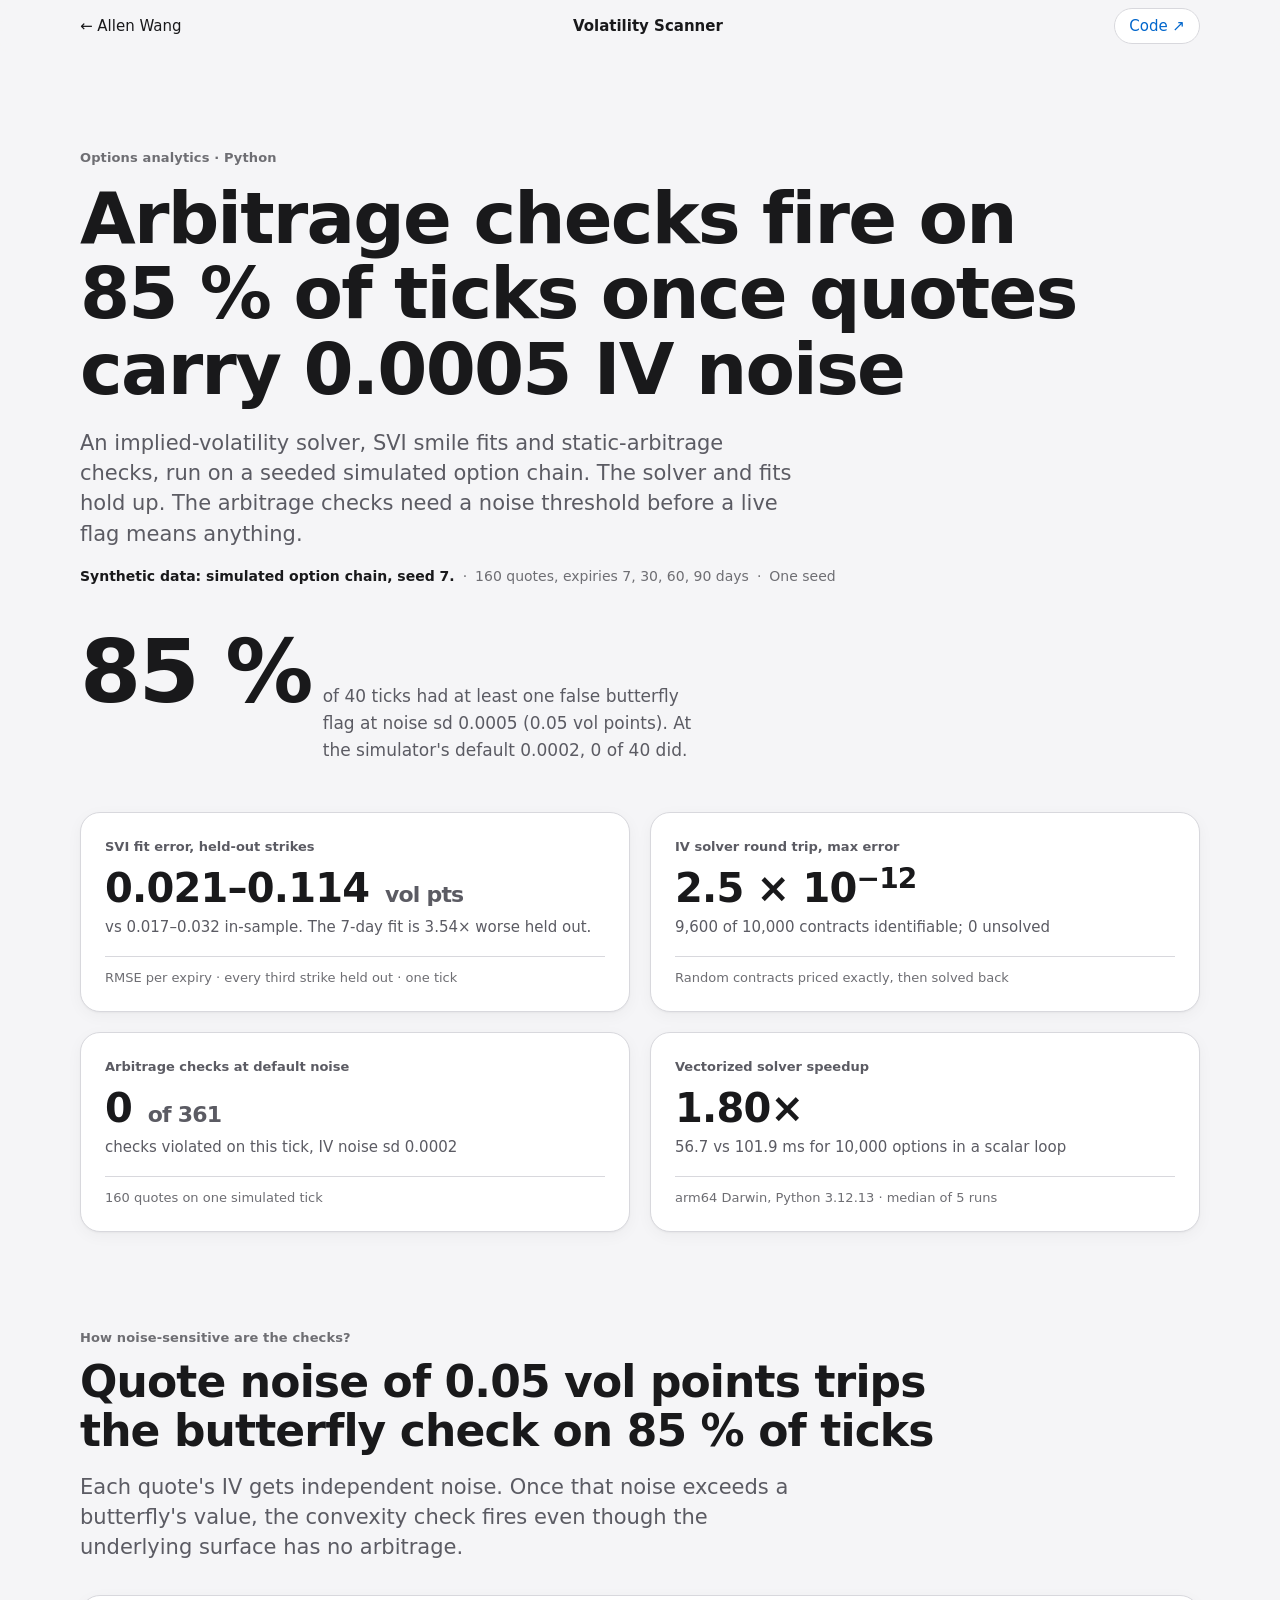
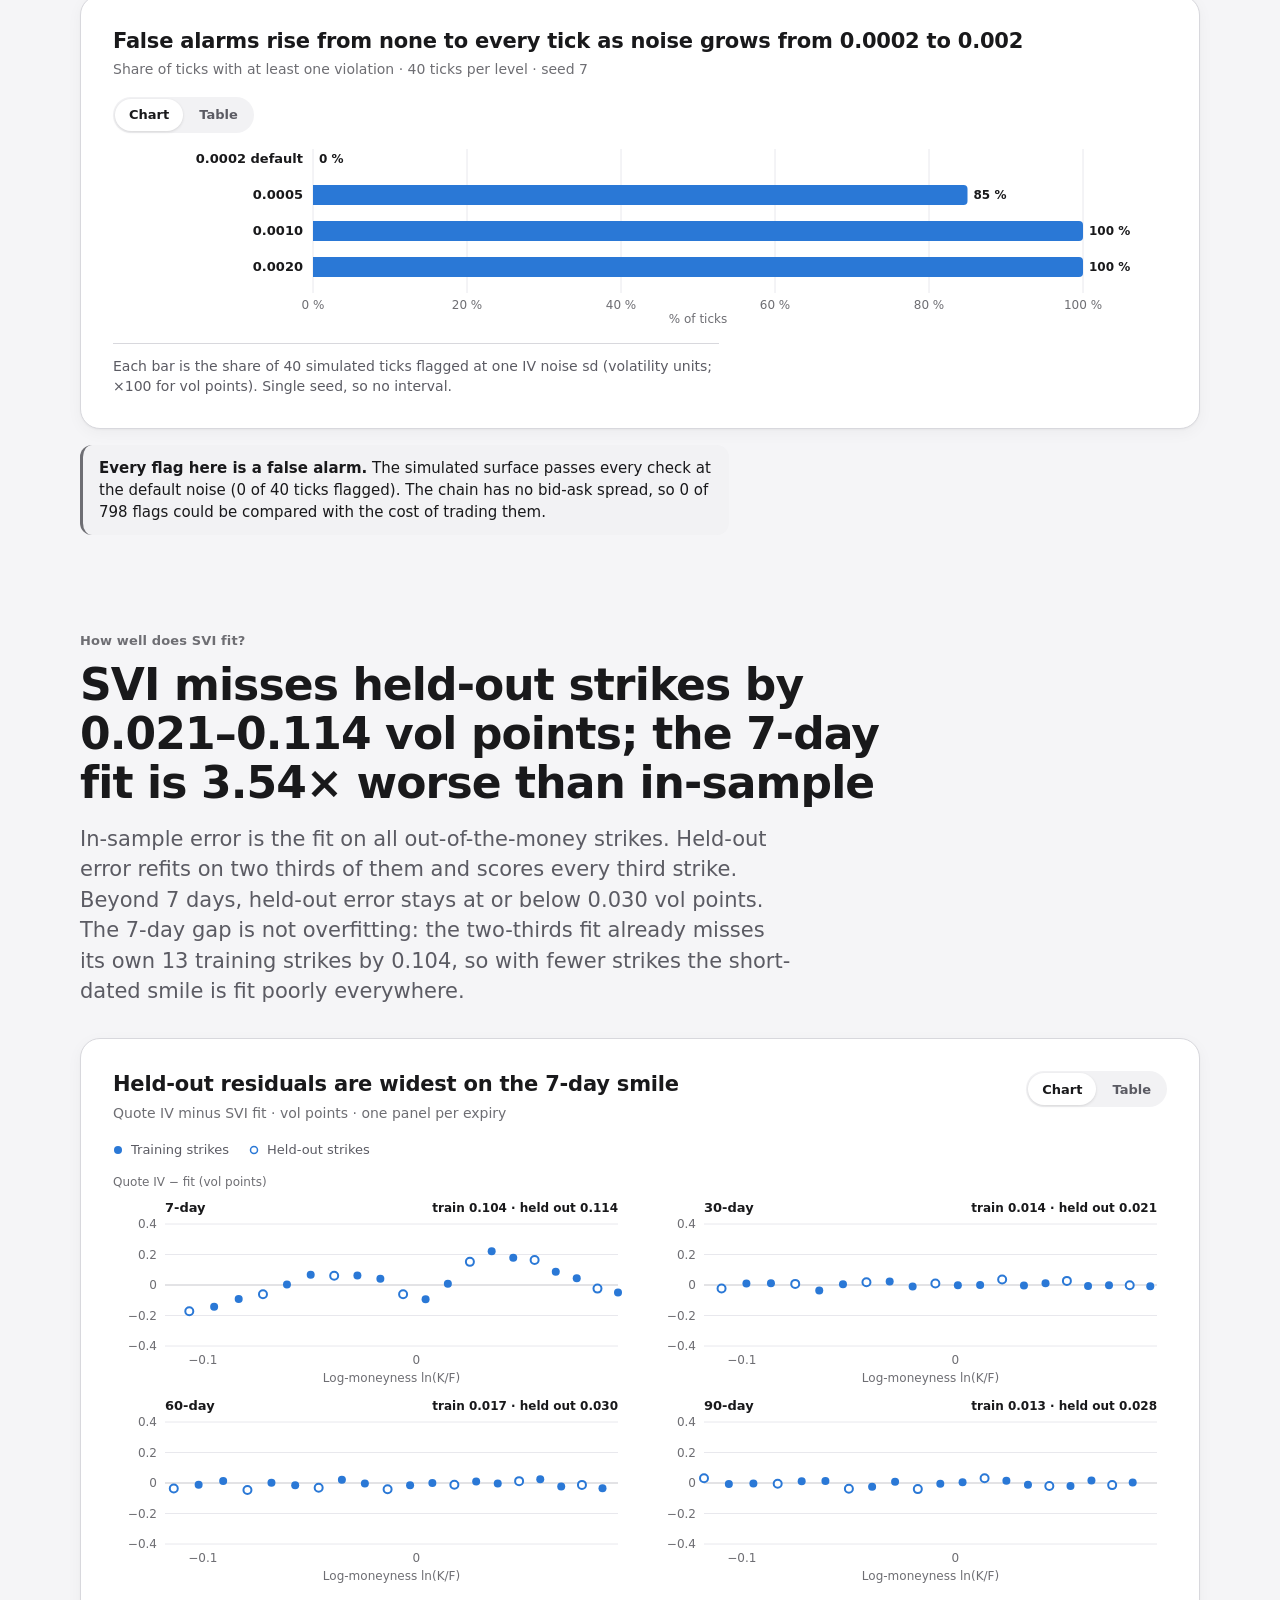
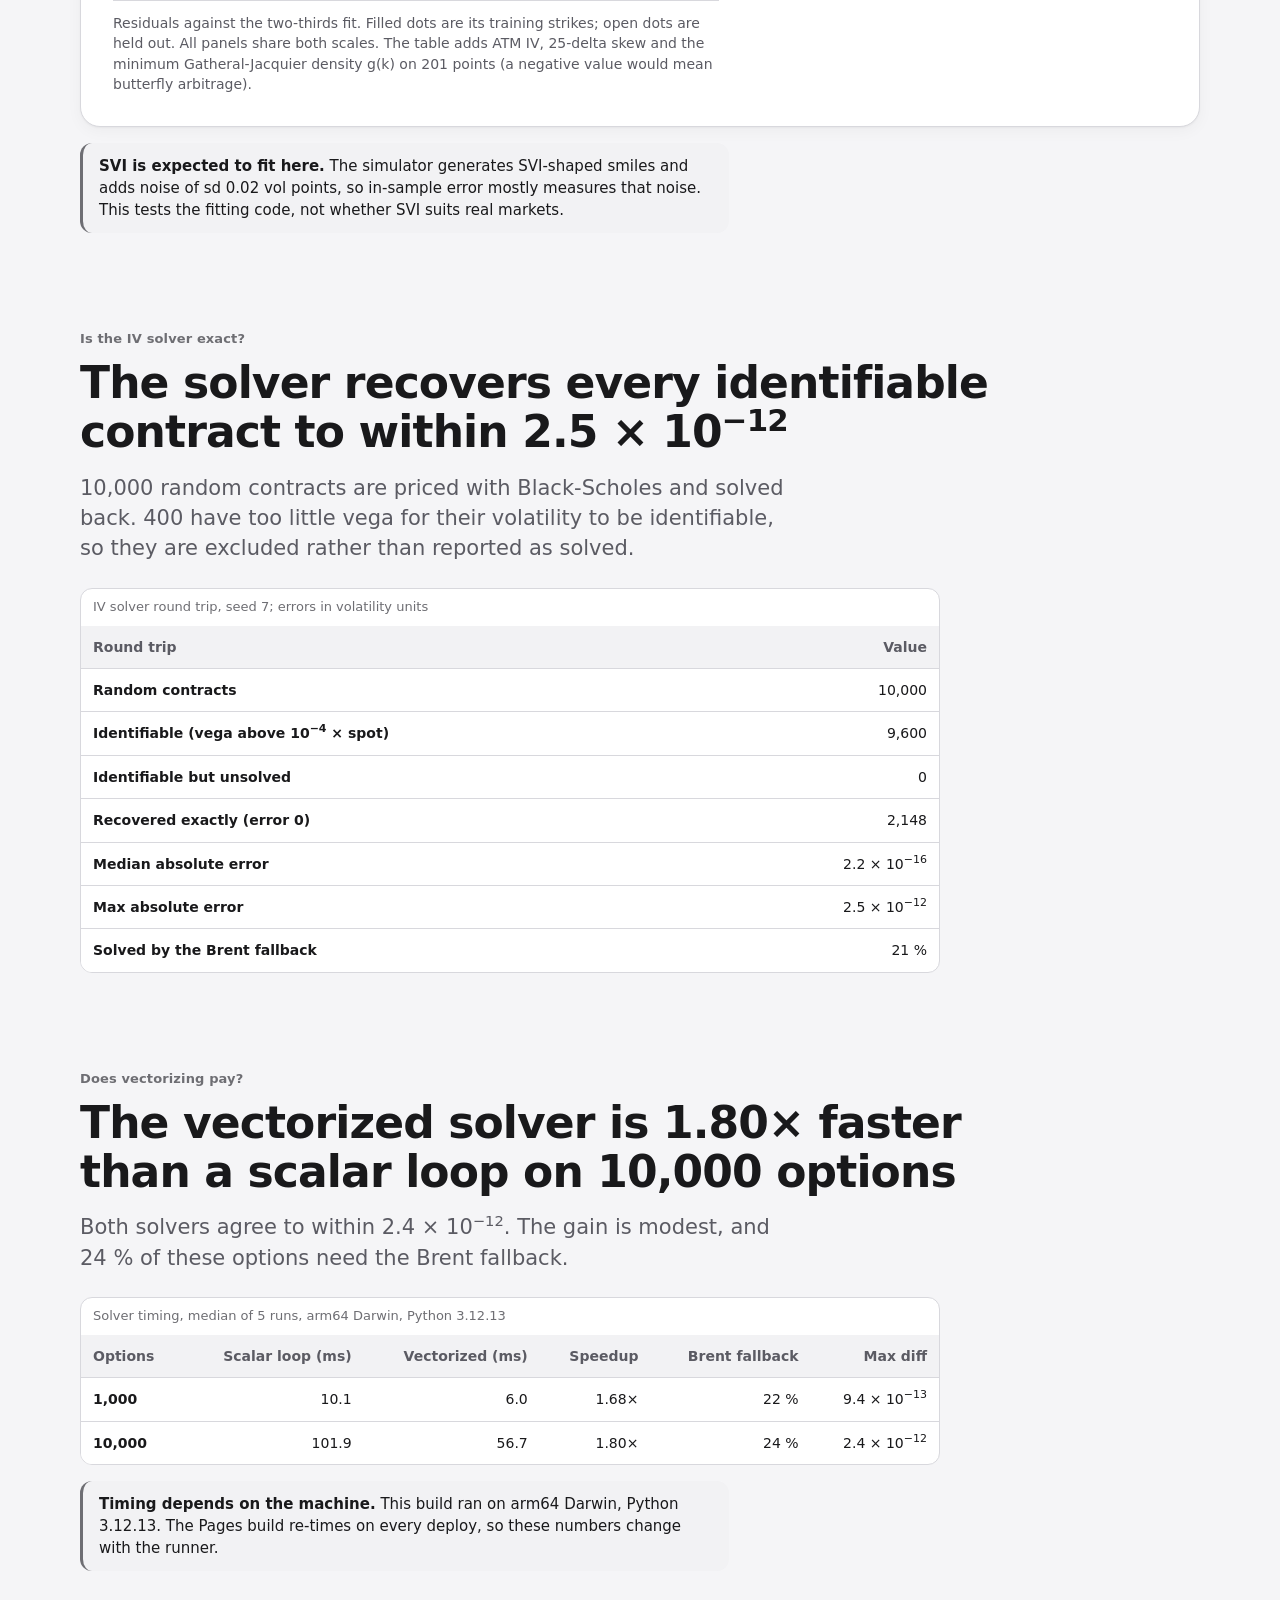
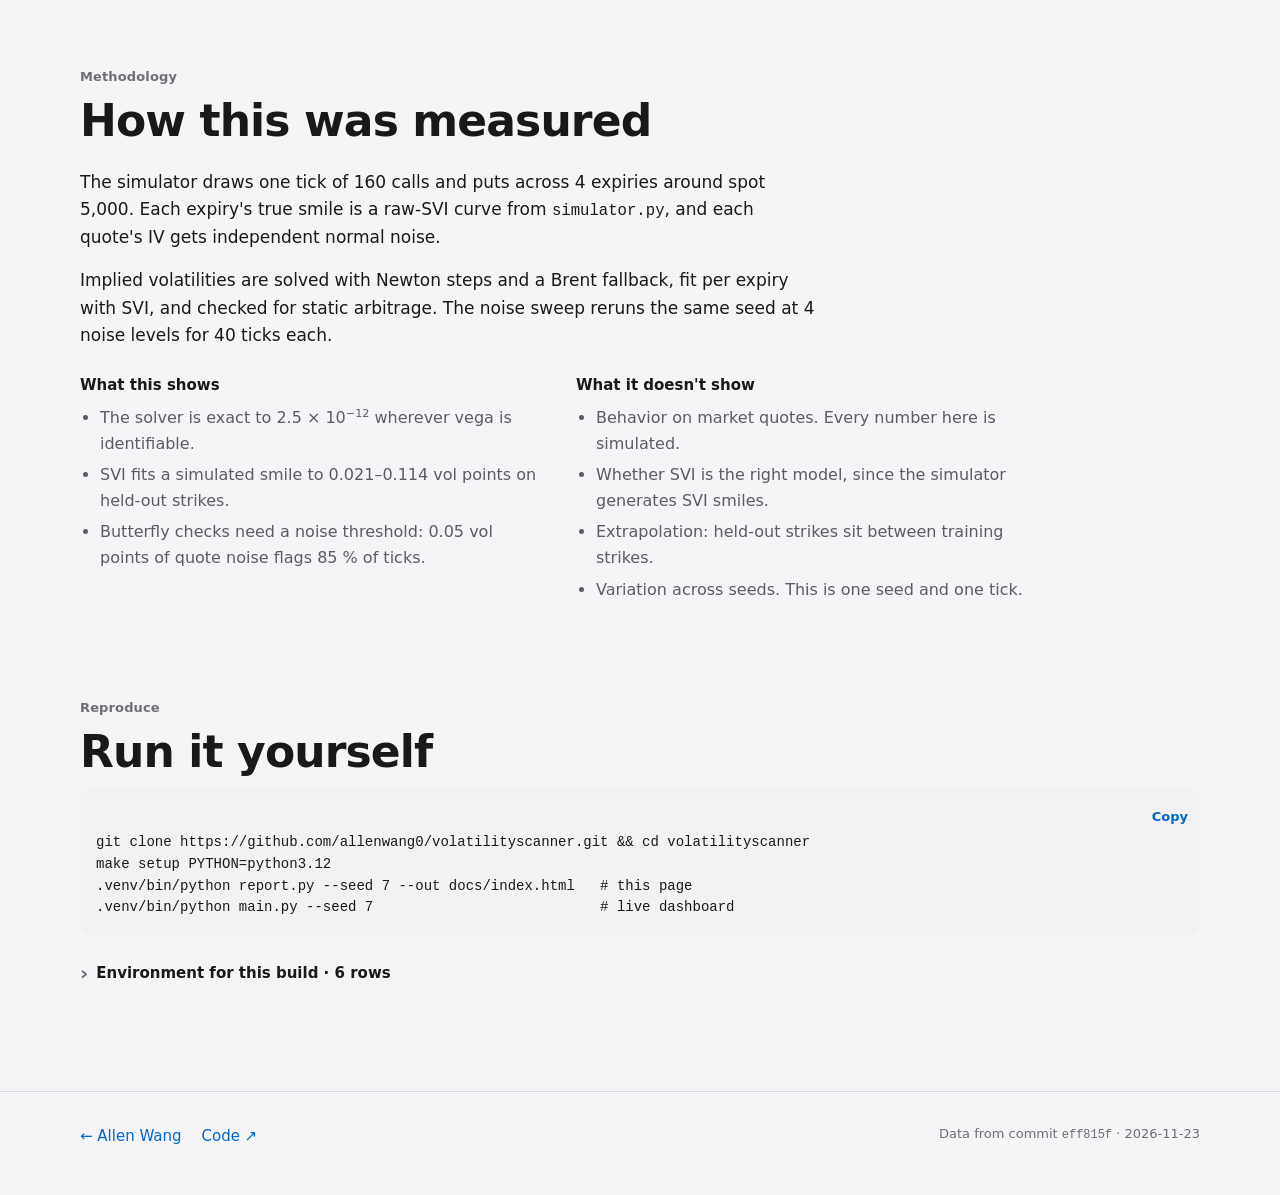
==== commit 5fb09239: "Report: adopt report-kit v1 (volatilityscanner) (#3) * Report: vendor report-kit v1.0.0  * Report: a" ====
--- a/docs/index.html
+++ b/docs/index.html
@@ -2,298 +2,143 @@
 <html lang="en">
 <head>
 <meta charset="utf-8">
-<meta name="viewport" content="width=device-width, initial-scale=1">
+<meta name="viewport" content="width=device-width, initial-scale=1, viewport-fit=cover">
 <title>Volatility Scanner · Allen Wang</title>
-<meta name="description" content="An options dashboard whose implied-volatility solver recovers σ to 2.5 × 10⁻¹² on all 9,600 simulated contracts with usable vega; SVI fits and 5 no-arbitrage checks.">
-<link rel="canonical" href="https://allenwang0.github.io/volatilityscanner/">
-<meta name="color-scheme" content="light dark">
-<meta property="og:type" content="article">
-<meta property="og:title" content="Volatility Scanner · Allen Wang">
-<meta property="og:description" content="An options dashboard whose implied-volatility solver recovers σ to 2.5 × 10⁻¹² on all 9,600 simulated contracts with usable vega; SVI fits and 5 no-arbitrage checks.">
-<meta property="og:url" content="https://allenwang0.github.io/volatilityscanner/">
-<meta property="og:site_name" content="Allen Wang">
-<script>try{var t=localStorage.getItem("theme");if(t==="light"||t==="dark")document.documentElement.setAttribute("data-theme",t)}catch(e){}addEventListener("beforeprint",function(){document.querySelectorAll("details").forEach(function(d){d.open=true})});</script>
-<style>
-/* report-kit v1.1 — shared tokens and components for project reports. Inlined by report_kit.py. */
-:root {
-  --space-1: 4px; --space-2: 8px; --space-3: 12px; --space-4: 16px; --space-5: 24px;
-  --space-6: 32px; --space-7: 48px; --space-8: 64px; --space-9: 96px; --space-10: 128px;
-  --page-max: 1120px; --measure: 720px; --gutter: 48px; --section-gap: 112px;
-  --card-gap: 20px; --card-pad: 32px; --radius-card: 24px; --radius-sm: 10px; --nav-h: 44px;
-  --font: -apple-system, BlinkMacSystemFont, "SF Pro Text", "Inter", "Segoe UI", Roboto, sans-serif;
-  --mono: ui-monospace, "SF Mono", "JetBrains Mono", Menlo, Consolas, monospace;
-  --fs-eyebrow: 13px; --fs-hero: clamp(36px, 5.2vw, 60px); --fs-hero-metric: clamp(44px, 7vw, 76px);
-  --fs-h2: clamp(26px, 3.2vw, 36px); --fs-h3: 21px; --fs-card-h: clamp(17px, 1.6vw, 20px);
-  --fs-card-metric: clamp(32px, 4vw, 44px); --fs-body: 17px; --fs-small: 14px; --fs-chart: 13px; --fs-code: 14px;
-  --ease: cubic-bezier(.2, 0, 0, 1); --ease-out: cubic-bezier(.16, 1, .3, 1);
-  --t-fast: 150ms; --t-mid: 220ms; --t-reveal: 320ms;
-  --canvas: #FBFBF9; --surface: #FFFFFF; --surface-sunk: #F2F2F5;
-  --text: #19191B; --text-2: #515154; --text-3: #6E6E73;
-  --border: rgba(0, 0, 0, .08); --grid: rgba(0, 0, 0, .07);
-  --accent: #0066CC; --focus-ring: 0 0 0 3px rgba(0, 102, 204, .45); --data-muted: #A1A1A6;
-  --data-1: #0066CC; --data-2: #E07A00; --data-3: #2A9D8F; --data-4: #8E5BD0; --data-5: #C2410C; --data-6: #5F6B7A;
-  --good: #1F7A4D; --bad: #B3261E; --caution: #8A5A00;
-  color-scheme: light;
-}
-@media (prefers-color-scheme: dark) {
-  :root:not([data-theme="light"]) {
-    --canvas: #0B0B0B; --surface: #161618; --surface-sunk: #1F1F22;
-    --text: #F5F5F7; --text-2: #A1A1A6; --text-3: #8A8A8E;
-    --border: rgba(255, 255, 255, .10); --grid: rgba(255, 255, 255, .08);
-    --accent: #3D9BFF; --focus-ring: 0 0 0 3px rgba(61, 155, 255, .55); --data-muted: #636366;
-    --data-1: #3D9BFF; --data-2: #FF9A2E; --data-3: #45C2B3; --data-4: #AC82E6; --data-5: #EE6A33; --data-6: #8896A8;
-    --good: #4CC38A; --bad: #F2726A; --caution: #E0B04A;
-    color-scheme: dark;
-  }
-}
-:root[data-theme="dark"] {
-  --canvas: #0B0B0B; --surface: #161618; --surface-sunk: #1F1F22;
-  --text: #F5F5F7; --text-2: #A1A1A6; --text-3: #8A8A8E;
-  --border: rgba(255, 255, 255, .10); --grid: rgba(255, 255, 255, .08);
-  --accent: #3D9BFF; --focus-ring: 0 0 0 3px rgba(61, 155, 255, .55); --data-muted: #636366;
-  --data-1: #3D9BFF; --data-2: #FF9A2E; --data-3: #45C2B3; --data-4: #AC82E6; --data-5: #EE6A33; --data-6: #8896A8;
-  --good: #4CC38A; --bad: #F2726A; --caution: #E0B04A;
-  color-scheme: dark;
-}
-@media (max-width: 1067px) {
-  :root { --measure: 680px; --gutter: 32px; --section-gap: 88px; --card-gap: 16px; --card-pad: 28px; }
-}
-@media (max-width: 734px) {
-  :root { --measure: 100%; --gutter: 20px; --section-gap: 64px; --card-gap: 12px; --card-pad: 20px;
-    --radius-card: 20px; --radius-sm: 8px; --fs-body: 16px; --fs-chart: 12px; }
-}
-
-/* Base */
-*, *::before, *::after { box-sizing: border-box; }
-html { scroll-behavior: smooth; -webkit-text-size-adjust: 100%; }
-body { margin: 0; background: var(--canvas); color: var(--text); font: 400 var(--fs-body)/1.6 var(--font);
-  -webkit-font-smoothing: antialiased; text-rendering: optimizeLegibility; }
-h1, h2, h3, h4 { margin: 0; text-wrap: balance; }
-p, li { text-wrap: pretty; }
-p { margin: 0 0 var(--space-4); }
-a { color: var(--accent); text-decoration: underline; text-decoration-thickness: 1px; text-underline-offset: 3px;
-  text-decoration-color: color-mix(in srgb, currentColor 35%, transparent); transition: text-decoration-color var(--t-fast) var(--ease); }
-a:hover { text-decoration-color: currentColor; }
-:focus-visible { outline: 2px solid var(--accent); outline-offset: 2px; box-shadow: var(--focus-ring); border-radius: 4px; }
-[id] { scroll-margin-top: calc(var(--nav-h) + var(--space-5)); }
-code, pre, kbd { font-family: var(--mono); font-size: .88em; }
-.num, table, .tabular, svg text { font-variant-numeric: tabular-nums; }
-.sr-only { position: absolute; width: 1px; height: 1px; overflow: hidden; clip: rect(0 0 0 0); white-space: nowrap; }
-.skip { position: absolute; left: var(--space-4); top: -60px; padding: var(--space-3) var(--space-4); background: var(--surface);
-  border-radius: var(--radius-sm); z-index: 10; }
-.skip:focus { top: var(--space-3); }
-.wrap { max-width: calc(var(--page-max) + 2 * var(--gutter)); margin: 0 auto; padding: 0 var(--gutter); }
-.prose { max-width: var(--measure); }
-.muted { color: var(--text-2); }
-
-/* Report header (identity row) */
-.report-header { display: flex; justify-content: space-between; align-items: center; gap: var(--space-4);
-  min-height: 56px; font-size: var(--fs-small); }
-.report-header a { color: var(--text-2); text-decoration: none; padding: var(--space-3) 0; }
-.report-header a:hover { color: var(--text); }
-
-/* Hero */
-.hero { padding-block: var(--space-8); }
-.hero-grid { display: grid; grid-template-columns: 7fr 5fr; gap: var(--space-7); align-items: start; }
-.eyebrow { font-size: var(--fs-eyebrow); font-weight: 600; line-height: 1.2; letter-spacing: .06em; text-transform: uppercase;
-  color: var(--text-2); margin: 0 0 var(--space-4); }
-.hero-title { font-size: var(--fs-hero); font-weight: 700; line-height: 1.05; letter-spacing: -.025em; }
-.hero-sub { font-size: clamp(19px, 1.9vw, 22px); line-height: 1.45; color: var(--text-2); margin: var(--space-4) 0 var(--space-6); max-width: 34em; }
-.hero-metric { margin: 0 0 var(--space-4); }
-.hero-metric .value { display: block; font-size: var(--fs-hero-metric); font-weight: 700; line-height: 1; letter-spacing: -.03em;
-  color: var(--accent); font-variant-numeric: tabular-nums; }
-.hero-metric .label { display: block; margin-top: var(--space-2); font-size: 19px; font-weight: 600; line-height: 1.35; }
-.hero-support { font-size: var(--fs-body); margin: 0 0 var(--space-2); }
-.hero-context { font-size: var(--fs-small); line-height: 1.45; color: var(--text-2); margin: 0 0 var(--space-5); }
-.actions { display: flex; flex-wrap: wrap; gap: var(--space-3); }
-.btn { display: inline-flex; align-items: center; min-height: 44px; padding: 0 var(--space-5); border-radius: 999px;
-  font-size: 15px; font-weight: 600; text-decoration: none; border: 1px solid var(--border); color: var(--text); background: var(--surface);
-  transition: background var(--t-fast) var(--ease), transform var(--t-fast) var(--ease); }
-.btn:hover { background: var(--surface-sunk); }
-.btn:active { transform: scale(.98); }
-.btn-primary { background: var(--accent); border-color: transparent; color: var(--canvas); }
-.btn-primary:hover { background: color-mix(in srgb, var(--accent) 88%, #000); }
-.hero-figure { margin: 0; background: var(--surface); border: 1px solid var(--border); border-radius: var(--radius-card); padding: var(--space-5); }
-.hero-figure .card-label { margin-bottom: var(--space-4); }
-
-/* Sticky section nav */
-.report-nav { position: sticky; top: 0; z-index: 5; background: color-mix(in srgb, var(--canvas) 86%, transparent);
-  -webkit-backdrop-filter: saturate(1.8) blur(16px); backdrop-filter: saturate(1.8) blur(16px); border-bottom: 1px solid var(--border); }
-.report-nav ul, .report-toc ul { display: flex; gap: 0 var(--space-5); margin: 0 auto; padding: 0 var(--gutter); max-width: calc(var(--page-max) + 2 * var(--gutter));
-  list-style: none; overflow-x: auto; scrollbar-width: none; }
-.report-nav a, .report-toc a { display: flex; align-items: center; min-height: var(--nav-h); white-space: nowrap; font-size: var(--fs-small);
-  color: var(--text-2); text-decoration: none; }
-.report-nav a:hover, .report-toc a:hover { color: var(--text); }
-/* Inline contents (Tier B): the nav's type and divider, not sticky, wraps instead of scrolling */
-.report-toc { border-bottom: 1px solid var(--border); }
-.report-toc ul { flex-wrap: wrap; overflow: visible; }
-
-/* Sections */
-.section { padding-top: var(--section-gap); }
-.section-head { margin: 0 0 var(--space-6); max-width: var(--measure); }
-.section-head h2 { font-size: var(--fs-h2); font-weight: 650; line-height: 1.15; letter-spacing: -.015em; }
-.section-head .eyebrow { margin-bottom: var(--space-3); }
-.section-head p { margin: var(--space-4) 0 0; color: var(--text-2); }
-h3.sub { font-size: var(--fs-h3); font-weight: 600; line-height: 1.25; letter-spacing: -.01em; margin: var(--space-6) 0 var(--space-3); }
-.anchor { margin-left: .3em; color: var(--text-3); text-decoration: none; opacity: 0; transition: opacity var(--t-fast) var(--ease); }
-h2:hover .anchor, .anchor:focus-visible { opacity: 1; }
-
-/* Bento grid: 12 / 6 / 1 columns */
-.bento { display: grid; grid-template-columns: repeat(12, minmax(0, 1fr)); gap: var(--card-gap); align-items: start; }
-.span-12 { grid-column: span 12; } .span-8 { grid-column: span 8; } .span-6 { grid-column: span 6; } .span-4 { grid-column: span 4; }
-@media (max-width: 1067px) {
-  .bento { grid-template-columns: repeat(6, minmax(0, 1fr)); }
-  .span-12, .span-8, .span-4 { grid-column: span 6; } .span-6 { grid-column: span 3; }
-  .hero-grid { grid-template-columns: 1fr; gap: var(--space-6); }
-}
-@media (max-width: 734px) {
-  .bento { grid-template-columns: minmax(0, 1fr); }
-  .bento > * { grid-column: 1 / -1; order: var(--p, 0); }
-  .hero { padding-block: var(--space-6) var(--space-7); }
-}
-
-/* Cards */
-.card { background: var(--surface); border: 1px solid var(--border); border-radius: var(--radius-card); padding: var(--card-pad); min-width: 0; }
-a.card { display: block; color: inherit; text-decoration: none; transition: box-shadow var(--t-fast) var(--ease), transform var(--t-fast) var(--ease); }
-a.card:hover { box-shadow: 0 6px 24px rgba(0, 0, 0, .06); transform: translateY(-2px); }
-.card-heading { font-size: var(--fs-card-h); font-weight: 600; line-height: 1.3; margin: 0 0 var(--space-3); }
-.card p { font-size: 15px; line-height: 1.55; color: var(--text-2); margin: 0 0 var(--space-3); }
-.card p:last-child { margin-bottom: 0; }
-.card-label { font-size: var(--fs-small); font-weight: 600; color: var(--text-2); margin: 0 0 var(--space-2); }
-.metric { margin: 0 0 var(--space-3); }
-.metric dt { font-size: var(--fs-small); font-weight: 600; color: var(--text-2); margin-bottom: var(--space-2); }
-.metric dd { margin: 0; font-size: var(--fs-card-metric); font-weight: 650; line-height: 1.05; letter-spacing: -.02em; font-variant-numeric: tabular-nums; }
-.metric .unit { font-size: .5em; font-weight: 600; letter-spacing: 0; color: var(--text-2); margin-left: .15em; }
-.reported { display: inline-block; font-size: 12px; font-weight: 600; color: var(--caution); margin-left: var(--space-2); }
-
-/* Comparison bars (HTML, inside cards) */
-.cmp { display: grid; gap: var(--space-3); margin: var(--space-3) 0; }
-.cmp-row { display: grid; grid-template-columns: minmax(0, 1fr); gap: var(--space-1); font-size: var(--fs-small); }
-.cmp-head { display: flex; justify-content: space-between; gap: var(--space-3); }
-.cmp-head b { font-weight: 600; font-variant-numeric: tabular-nums; }
-.cmp-track { height: 8px; border-radius: 4px; background: var(--surface-sunk); overflow: hidden; }
-.cmp-fill { display: block; height: 100%; border-radius: 4px; background: var(--data-muted); }
-.cmp-fill.is-accent { background: var(--accent); }
-
-/* Figure panel */
-.figure { margin: 0; background: var(--surface); border: 1px solid var(--border); border-radius: var(--radius-card); padding: var(--card-pad); }
-.figure + .figure, .figure + p, p + .figure, .note + .figure, .figure + .note { margin-top: var(--space-6); }
-.fig-takeaway { font-size: var(--fs-card-h); font-weight: 600; line-height: 1.3; margin: 0 0 var(--space-1); }
-.fig-question { font-size: var(--fs-small); color: var(--text-2); margin: 0 0 var(--space-5); }
-svg[role=img] { max-width: 100%; height: auto; }
-.fig-chart svg { display: block; width: 100%; overflow: visible; }
-.v-t, .v-p { display: none; }
-@media (max-width: 1067px) { .v-d { display: none; } .v-t { display: block; } }
-@media (max-width: 734px) { .v-t { display: none; } .v-p { display: block; } }
-.figure figcaption { font-size: var(--fs-small); line-height: 1.45; color: var(--text-2); margin-top: var(--space-5); max-width: var(--measure); }
-.figure figcaption p { margin: 0 0 var(--space-2); }
-.fig-chart img, .fig-chart picture, .hero-figure img, .hero-figure picture { display: block; max-width: 100%; height: auto; }
-.fig-chart img, .hero-figure img { border-radius: var(--radius-sm); border: 1px solid var(--border); }
-details.data { margin-top: var(--space-1); font-size: var(--fs-small); }
-details.data summary { cursor: pointer; color: var(--accent); font-weight: 600; min-height: 44px; display: inline-flex; align-items: center; }
-details.data summary::marker { color: var(--text-3); }
-
-/* SVG chart grammar */
-.c-axis { stroke: var(--text-3); stroke-width: 1; fill: none; }
-.c-grid { stroke: var(--grid); stroke-width: 1; fill: none; }
-.c-floor { stroke: var(--text-3); stroke-width: 1; stroke-dasharray: 4 3; fill: none; }
-.c-band { fill: var(--surface-sunk); }
-.c-muted { fill: var(--data-muted); } .c-accent { fill: var(--accent); }
-.c-stroke-muted { stroke: var(--data-muted); fill: none; } .c-stroke-accent { stroke: var(--accent); fill: none; }
-.c-whisker { stroke: var(--text); stroke-width: 1.5; fill: none; }
-.c-label { fill: var(--text-2); font: 500 var(--fs-chart)/1.3 var(--font); }
-.c-value { fill: var(--text); font: 600 var(--fs-chart)/1.3 var(--font); }
-.c-tick { fill: var(--text-3); font: 500 12px/1 var(--font); }
-.c-title { fill: var(--text-2); font: 500 12px/1 var(--font); }
-.c-hi { fill: var(--accent); font-weight: 600; }
-.c-node { fill: var(--surface); stroke: var(--text-3); stroke-width: 1; }
-.c-node-sunk { fill: var(--surface-sunk); stroke: none; }
-.c-free { fill: none; stroke: var(--text-3); stroke-width: 1; stroke-dasharray: 3 2; }
-.c-line { stroke: var(--text-3); stroke-width: 1; fill: none; }
-.c-line-accent { stroke: var(--accent); stroke-width: 1.5; fill: none; }
-
-/* Technical note, code */
-.note { background: var(--surface-sunk); border-radius: var(--radius-card); padding: var(--space-5); }
-.note > h3 { font-size: var(--fs-card-h); font-weight: 600; margin: 0 0 var(--space-3); }
-.note p:last-child { margin-bottom: 0; }
-pre.code { margin: 0 0 var(--space-4); padding: var(--space-4); background: var(--surface-sunk); border-radius: var(--radius-sm);
-  overflow-x: auto; font-size: var(--fs-code); line-height: 1.55; tab-size: 4; }
-.note pre.code { background: var(--surface); }
-:not(pre) > code { padding: .1em .35em; border-radius: 6px; background: var(--surface-sunk); }
-/* short inline code never breaks inside a token; a pathological long one is clipped, never overflows */
-:not(pre) > code, .nowrap { white-space: nowrap; }
-:not(pre) > code { display: inline-block; max-width: 100%; overflow: hidden; text-overflow: ellipsis; vertical-align: bottom; line-height: 1.35; }
-.note :not(pre) > code { background: var(--surface); }
-
-/* Benchmark table */
-.table-wrap { overflow-x: auto; margin: 0 0 var(--space-4);
-  background: linear-gradient(to right, var(--tw-bg, var(--canvas)) 30%, transparent) left / 24px 100% no-repeat local,
-    linear-gradient(to left, var(--tw-bg, var(--canvas)) 30%, transparent) right / 24px 100% no-repeat local,
-    linear-gradient(to right, var(--grid), transparent) left / 8px 100% no-repeat scroll,
-    linear-gradient(to left, var(--grid), transparent) right / 8px 100% no-repeat scroll; }
-.card, .figure { --tw-bg: var(--surface); }
-table.bench { border-collapse: collapse; width: 100%; font-size: var(--fs-small); }
-.table-caption { font-size: var(--fs-small); font-weight: 600; color: var(--text); margin: 0 0 var(--space-2); }
-table.bench th, table.bench td { padding: var(--space-3) var(--space-3); height: 44px; text-align: left; border-bottom: 1px solid var(--border); white-space: nowrap; }
-table.bench thead th { font-weight: 600; color: var(--text-2); }
-table.bench tbody th { font-weight: 500; }
-table.bench .num { text-align: right; }
-
-/* Methodology */
-dl.method { display: grid; grid-template-columns: minmax(140px, 220px) minmax(0, 1fr); gap: 0 var(--space-6); margin: 0; max-width: 900px; font-size: 15px; }
-dl.method dt, dl.method dd { padding: var(--space-3) 0; border-top: 1px solid var(--border); margin: 0; }
-dl.method dt { font-weight: 600; color: var(--text-2); }
-@media (max-width: 734px) { dl.method { grid-template-columns: minmax(0, 1fr); } dl.method dd { border-top: 0; padding-top: 0; } }
-
-/* Lists: limitations, reproduce, sources */
-ul.limits { list-style: none; padding: 0; margin: 0; max-width: var(--measure); }
-ul.limits li { position: relative; padding: 0 0 var(--space-4) var(--space-6); }
-ul.limits li::before { content: ""; position: absolute; left: 4px; top: .55em; width: 8px; height: 8px; border-radius: 2px; background: var(--caution); }
-ul.limits b { font-weight: 600; }
-ol.steps { padding: 0; margin: 0; max-width: 900px; list-style: none; counter-reset: step; }
-ol.steps > li { counter-increment: step; position: relative; padding-left: var(--space-7); margin-bottom: var(--space-5); }
-ol.steps > li::before { content: counter(step); position: absolute; left: 0; top: 0; width: 28px; height: 28px; border-radius: 50%;
-  background: var(--surface-sunk); font-size: var(--fs-small); font-weight: 600; display: grid; place-items: center; }
-ol.steps p { margin: 0 0 var(--space-2); }
-.ref { font-size: 12px; font-weight: 600; text-decoration: none; vertical-align: super; line-height: 0; margin-left: 2px; white-space: nowrap; }
-.ref:hover { text-decoration: underline; }
-table.bench td.wrap-ok { white-space: normal; min-width: 220px; }
-
-/* Footer */
-.report-footer { margin-top: var(--section-gap); padding: var(--space-6) 0 var(--space-8); border-top: 1px solid var(--border);
-  font-size: 13px; color: var(--text-2); display: flex; flex-wrap: wrap; justify-content: space-between; gap: var(--space-3); }
-.report-footer a { color: var(--text-2); }
-
-@media (prefers-reduced-motion: reduce) {
-  html { scroll-behavior: auto; }
-  *, *::before, *::after { transition-duration: 0ms !important; animation-duration: 0ms !important; }
-}
-@media print {
-  :root:not(#print) { --canvas: #fff; --surface: #fff; --surface-sunk: #F2F2F5; --text: #19191B; --text-2: #515154; --text-3: #6E6E73;
-    --accent: #0066CC; --data-muted: #A1A1A6; --border: rgba(0, 0, 0, .15); --grid: rgba(0, 0, 0, .1);
-    --caution: #8A5A00; color-scheme: light; }
-  .report-nav, .skip, .actions, .anchor { display: none !important; }
-  .section { padding-top: var(--space-7); }
-  .figure, .card, .note, pre, table { break-inside: avoid; }
-  .v-d { display: block !important; } .v-t, .v-p { display: none !important; }
-  a.src[href^="http"]::after { content: " (" attr(href) ")"; font-size: 11px; color: var(--text-2); word-break: break-all; }
-  details.data > *:not(summary) { display: block; }
-}
-</style>
+<meta name="description" content="An implied-volatility solver, SVI smile fits and static-arbitrage checks, run on a seeded simulated option chain (seed 7).">
+<meta name="theme-color" content="#f5f5f7" media="(prefers-color-scheme: light)">
+<meta name="theme-color" content="#0b0b0b" media="(prefers-color-scheme: dark)">
+<script>try{var t=localStorage.getItem("theme");if(t==="light"||t==="dark")document.documentElement.setAttribute("data-theme",t)}catch(e){}</script>
+<link rel="icon" href="data:,">
+<link rel="stylesheet" href="kit/report.css">
+<link rel="stylesheet" href="report.local.css">
+<script src="kit/report.js" defer></script>
+<script src="kit/charts.js" defer></script>
+<script src="report.local.js" defer></script>
 </head>
 <body>
 <a class="skip" href="#main">Skip to content</a>
-<header class="wrap"><nav class="report-header" aria-label="Site"><a href="https://allenwang0.github.io/">← Allen Wang</a><span><a href="https://github.com/allenwang0/volatilityscanner">Source</a></span></nav></header>
+<header class="bar">
+  <div class="wrap">
+    <a class="back" href="https://allenwang0.github.io/">← Allen Wang</a>
+    <span class="title" aria-hidden="true">Volatility Scanner</span>
+    <a class="pill" href="https://github.com/allenwang0/volatilityscanner">Code ↗</a>
+  </div>
+</header>
 <main id="main">
-<section class="hero wrap" aria-labelledby="title"><div class="hero-grid"><div><p class="eyebrow">Numerical methods · Python · Simulated data</p><h1 class="hero-title" id="title">Volatility Scanner</h1><p class="hero-sub">A live options dashboard: it inverts every quote to an implied volatility, fits a smile per expiry and runs five no-arbitrage checks, twice a second.</p><p class="hero-metric"><span class="value">2.5 × 10⁻¹²</span><span class="label">Largest implied-volatility error; all 9,600 contracts with usable vega solved<a class="ref" href="#evidence-e1" aria-label="Evidence E1">[E1]</a></span></p><p class="hero-support"><b>Usable vega</b> means the option's price still responds to volatility: vega above 10⁻⁴ × spot. Below that, many volatilities give the same price to machine precision, so the price cannot pin one down.<a class="ref" href="#evidence-e2" aria-label="Evidence E2">[E2]</a></p><p class="hero-context">Simulated data, no market quotes: 10,000 Black–Scholes contracts priced from known volatilities (5%–200%), seed 7.</p><div class="actions"><a href="https://github.com/allenwang0/volatilityscanner" class="btn btn-primary">Source</a><a href="#reproduce" class="btn">Reproduce</a></div></div><div class="hero-figure"><p class="card-label">The dashboard, simulated chain</p><picture><source srcset="assets/live-still.png" media="(prefers-reduced-motion: reduce)"><img src="assets/live.gif" width="825" height="540" alt="Recording of the dashboard on simulated data: four implied-volatility smiles with SVI fits, the at-the-money term structure and 25-delta skew, updating each tick."></picture></div></div></section><nav class="report-toc" aria-label="Contents"><ul><li><a href="#findings">Findings</a></li><li><a href="#solver">Solver</a></li><li><a href="#smile">Smile fit</a></li><li><a href="#arbitrage">Arbitrage checks</a></li><li><a href="#streaming">Streaming</a></li><li><a href="#methodology">Methodology</a></li><li><a href="#limitations">Limitations</a></li><li><a href="#reproduce">Reproduce</a></li><li><a href="#evidence">Evidence</a></li></ul></nav><section class="section wrap" aria-labelledby="findings"><div class="section-head"><p class="eyebrow">Findings</p><h2 id="findings">What the scanner does, measured on simulated data<a class="anchor" href="#findings" aria-label="Link to this section">#</a></h2></div><div class="bento"><div class="card span-4" style="--p:1"><h3 class="card-heading">The smile fit reaches the noise floor</h3><dl class="metric"><dt>30-day held-out RMSE</dt><dd>0.021<span class="unit">vol pts</span></dd></dl><p>The simulator adds 0.02 vol points of noise, so the fit cannot do better on these quotes.<a class="ref" href="#evidence-e3" aria-label="Evidence E3">[E3]</a><a class="ref" href="#evidence-e4" aria-label="Evidence E4">[E4]</a></p></div><div class="card span-4" style="--p:2"><h3 class="card-heading">Five arbitrage checks run each tick</h3><dl class="metric"><dt>Conditions checked per tick</dt><dd>361</dd></dl><p>Over 160 simulated quotes, each violation sized in dollars and compared with half the bid-ask spread.<a class="ref" href="#evidence-e5" aria-label="Evidence E5">[E5]</a></p></div><div class="card span-4" style="--p:3"><h3 class="card-heading">A slow browser cannot stall the stream</h3><dl class="metric"><dt>Tick interval</dt><dd>0.5<span class="unit">s</span></dd></dl><p>Each client has a 1-slot outbox; a client that falls behind skips to the newest tick.<a class="ref" href="#evidence-e7" aria-label="Evidence E7">[E7]</a><a class="ref" href="#evidence-e8" aria-label="Evidence E8">[E8]</a></p></div><div class="card span-6" style="--p:4"><h3 class="card-heading">Vectorizing the solver gains little</h3><div class="cmp"><div class="cmp-row"><div class="cmp-head"><span>Vectorized</span><b>81 ms</b></div><div class="cmp-track" aria-hidden="true"><span class="cmp-fill is-accent" style="width:67.8%"></span></div></div><div class="cmp-row"><div class="cmp-head"><span>Scalar loop</span><b>120 ms</b></div><div class="cmp-track" aria-hidden="true"><span class="cmp-fill" style="width:100.0%"></span></div></div></div><p>10,000 contracts, median of 5 runs: 1.47×. 24% of contracts fall back to the scalar Brent path, which bounds the gain.<a class="ref" href="#evidence-e9" aria-label="Evidence E9">[E9]</a></p></div><div class="card span-6" style="--p:5"><h3 class="card-heading">Failures are reported, never guessed</h3><p>A quote that cannot be inverted returns NaN with a reason code — <code>invalid_input</code>, <code>zero_price</code>, <code>at_or_below_intrinsic</code>, <code>above_upper_bound</code>, <code>outside_bracket</code> — and the dashboard draws it as a hollow marker.<a class="ref" href="#evidence-e10" aria-label="Evidence E10">[E10]</a></p></div></div></section><section class="section wrap" aria-labelledby="solver"><div class="section-head"><p class="eyebrow">Implied volatility</p><h2 id="solver">The solver recovers volatility wherever the price depends on it<a class="anchor" href="#solver" aria-label="Link to this section">#</a></h2></div><div class="prose"><p>Implied volatility is the σ that makes the Black–Scholes price equal the quoted price; there is no closed form, so it is found by root-finding. The solver first rejects prices outside the no-arbitrage bounds, starts Newton's method from the Brenner–Subrahmanyam guess, and hands any contract whose step leaves the bracket or whose vega is too flat to Brent's method — 21% of this set.</p><p>Every contract with usable vega solved. The largest error is the same order as the stopping rule — Newton ends once a step moves σ by less than 10⁻¹² — and the median, 2.2 × 10⁻¹⁶, is double-precision rounding.<a class="ref" href="#evidence-e1" aria-label="Evidence E1">[E1]</a></p></div><figure class="figure" id="fig-iv-error" aria-labelledby="fig-iv-error-t"><h3 class="fig-takeaway" id="fig-iv-error-t">Above the vega cutoff every error is below 10⁻¹¹; below it, errors reach about 0.3</h3><p class="fig-question">How close is the solved volatility to the one that priced the option, and where does that break down?</p><div class="fig-chart"><div class="v-d"><svg xmlns="http://www.w3.org/2000/svg" viewBox="0 0 1000 400" width="1000" height="400" role="img" aria-labelledby="err-d-title err-d-desc"><title id="err-d-title">IV error stays near machine precision wherever vega is usable</title><desc id="err-d-desc">Largest and median absolute implied-volatility error per decade of vega divided by spot, 10,000 contracts. Above the cutoff of 0.0001 the largest error is 2.5e-12; below it errors rise to 0.28.</desc><rect class="c-band" x="58" y="44" width="34" height="308"/><path class="c-grid" d="M58 352H926"/><text x="50" y="356" class="c-tick" text-anchor="end">10⁻¹⁶</text><path class="c-grid" d="M58 275H926"/><text x="50" y="279" class="c-tick" text-anchor="end">10⁻¹²</text><path class="c-grid" d="M58 198H926"/><text x="50" y="202" class="c-tick" text-anchor="end">10⁻⁸</text><path class="c-grid" d="M58 121H926"/><text x="50" y="125" class="c-tick" text-anchor="end">10⁻⁴</text><path class="c-grid" d="M58 44H926"/><text x="50" y="48" class="c-tick" text-anchor="end">1</text><text x="263.6" y="370" class="c-tick" text-anchor="middle">10⁻¹²</text><text x="429.2" y="370" class="c-tick" text-anchor="middle">10⁻⁹</text><text x="594.8" y="370" class="c-tick" text-anchor="middle">10⁻⁶</text><text x="760.4" y="370" class="c-tick" text-anchor="middle">10⁻³</text><text x="926" y="370" class="c-tick" text-anchor="middle">1</text><text x="75" y="370" class="c-tick" text-anchor="middle">&lt;10⁻¹⁵</text><path class="c-axis" d="M58 352H926"/><path class="c-floor" d="M705.2 36V352"/><text x="711.2" y="42" class="c-label">usable: vega &gt; 10⁻⁴ × spot →</text><path class="c-stroke-muted" stroke-width="1.5" fill="none" d="M75 69.3L125.6 97.7L180.8 97.6L236 122L291.2 142.9L346.4 159.4L401.6 181.5L456.8 203L512 211.9L567.2 239.1L622.4 260.1L677.6 277.6L732.8 290.2L788 309.7L843.2 328.8L898.4 345.3"/><circle cx="75" cy="69.3" r="3" class="c-muted"/><circle cx="125.6" cy="97.7" r="3" class="c-muted"/><circle cx="180.8" cy="97.6" r="3" class="c-muted"/><circle cx="236" cy="122" r="3" class="c-muted"/><circle cx="291.2" cy="142.9" r="3" class="c-muted"/><circle cx="346.4" cy="159.4" r="3" class="c-muted"/><circle cx="401.6" cy="181.5" r="3" class="c-muted"/><circle cx="456.8" cy="203" r="3" class="c-muted"/><circle cx="512" cy="211.9" r="3" class="c-muted"/><circle cx="567.2" cy="239.1" r="3" class="c-muted"/><circle cx="622.4" cy="260.1" r="3" class="c-muted"/><circle cx="677.6" cy="277.6" r="3" class="c-muted"/><circle cx="732.8" cy="290.2" r="3" class="c-muted"/><circle cx="788" cy="309.7" r="3" class="c-muted"/><circle cx="843.2" cy="328.8" r="3" class="c-muted"/><circle cx="898.4" cy="345.3" r="3" class="c-muted"/><text x="906.4" y="349.3" class="c-label">median</text><path class="c-line-accent" stroke-width="2" fill="none" d="M75 54.6L125.6 93.2L180.8 88.9L236 90.6L291.2 120.9L346.4 136.6L401.6 157.6L456.8 173.3L512 197.9L567.2 216.3L622.4 233.2L677.6 247.3L732.8 267.5L788 287.2L843.2 286.6L898.4 286.8"/><circle cx="75" cy="54.6" r="3.5" class="c-accent"/><circle cx="125.6" cy="93.2" r="3.5" class="c-accent"/><circle cx="180.8" cy="88.9" r="3.5" class="c-accent"/><circle cx="236" cy="90.6" r="3.5" class="c-accent"/><circle cx="291.2" cy="120.9" r="3.5" class="c-accent"/><circle cx="346.4" cy="136.6" r="3.5" class="c-accent"/><circle cx="401.6" cy="157.6" r="3.5" class="c-accent"/><circle cx="456.8" cy="173.3" r="3.5" class="c-accent"/><circle cx="512" cy="197.9" r="3.5" class="c-accent"/><circle cx="567.2" cy="216.3" r="3.5" class="c-accent"/><circle cx="622.4" cy="233.2" r="3.5" class="c-accent"/><circle cx="677.6" cy="247.3" r="3.5" class="c-accent"/><circle cx="732.8" cy="267.5" r="3.5" class="c-accent"/><circle cx="788" cy="287.2" r="3.5" class="c-accent"/><circle cx="843.2" cy="286.6" r="3.5" class="c-accent"/><circle cx="898.4" cy="286.8" r="3.5" class="c-accent"/><text x="906.4" y="290.8" class="c-label c-hi">largest</text><path class="c-axis" d="M732.8 261.5V241.5"/><text x="738.8" y="245.5" class="c-value">2.5 × 10⁻¹²</text><text x="58" y="14" class="c-title">Absolute error in σ (log scale)</text><text x="926" y="392" class="c-title" text-anchor="end">Vega ÷ spot (log scale)</text></svg></div><div class="v-t"><svg xmlns="http://www.w3.org/2000/svg" viewBox="0 0 640 360" width="640" height="360" role="img" aria-labelledby="err-t-title err-t-desc"><title id="err-t-title">IV error stays near machine precision wherever vega is usable</title><desc id="err-t-desc">Largest and median absolute implied-volatility error per decade of vega divided by spot, 10,000 contracts. Above the cutoff of 0.0001 the largest error is 2.5e-12; below it errors rise to 0.28.</desc><rect class="c-band" x="58" y="44" width="34" height="268"/><path class="c-grid" d="M58 312H566"/><text x="50" y="316" class="c-tick" text-anchor="end">10⁻¹⁶</text><path class="c-grid" d="M58 245H566"/><text x="50" y="249" class="c-tick" text-anchor="end">10⁻¹²</text><path class="c-grid" d="M58 178H566"/><text x="50" y="182" class="c-tick" text-anchor="end">10⁻⁸</text><path class="c-grid" d="M58 111H566"/><text x="50" y="115" class="c-tick" text-anchor="end">10⁻⁴</text><path class="c-grid" d="M58 44H566"/><text x="50" y="48" class="c-tick" text-anchor="end">1</text><text x="191.6" y="330" class="c-tick" text-anchor="middle">10⁻¹²</text><text x="285.2" y="330" class="c-tick" text-anchor="middle">10⁻⁹</text><text x="378.8" y="330" class="c-tick" text-anchor="middle">10⁻⁶</text><text x="472.4" y="330" class="c-tick" text-anchor="middle">10⁻³</text><text x="566" y="330" class="c-tick" text-anchor="middle">1</text><text x="75" y="330" class="c-tick" text-anchor="middle">&lt;10⁻¹⁵</text><path class="c-axis" d="M58 312H566"/><path class="c-floor" d="M441.2 36V312"/><text x="435.2" y="42" class="c-label" text-anchor="end">usable: vega &gt; 10⁻⁴ × spot →</text><path class="c-stroke-muted" stroke-width="1.5" fill="none" d="M75 66L113.6 90.7L144.8 90.6L176 111.9L207.2 130L238.4 144.4L269.6 163.6L300.8 182.4L332 190.1L363.2 213.8L394.4 232.1L425.6 247.3L456.8 258.2L488 275.2L519.2 291.8L550.4 306.2"/><circle cx="75" cy="66" r="3" class="c-muted"/><circle cx="113.6" cy="90.7" r="3" class="c-muted"/><circle cx="144.8" cy="90.6" r="3" class="c-muted"/><circle cx="176" cy="111.9" r="3" class="c-muted"/><circle cx="207.2" cy="130" r="3" class="c-muted"/><circle cx="238.4" cy="144.4" r="3" class="c-muted"/><circle cx="269.6" cy="163.6" r="3" class="c-muted"/><circle cx="300.8" cy="182.4" r="3" class="c-muted"/><circle cx="332" cy="190.1" r="3" class="c-muted"/><circle cx="363.2" cy="213.8" r="3" class="c-muted"/><circle cx="394.4" cy="232.1" r="3" class="c-muted"/><circle cx="425.6" cy="247.3" r="3" class="c-muted"/><circle cx="456.8" cy="258.2" r="3" class="c-muted"/><circle cx="488" cy="275.2" r="3" class="c-muted"/><circle cx="519.2" cy="291.8" r="3" class="c-muted"/><circle cx="550.4" cy="306.2" r="3" class="c-muted"/><text x="558.4" y="310.2" class="c-label">median</text><path class="c-line-accent" stroke-width="2" fill="none" d="M75 53.2L113.6 86.8L144.8 83.1L176 84.5L207.2 111L238.4 124.6L269.6 142.8L300.8 156.5L332 177.9L363.2 193.9L394.4 208.6L425.6 220.9L456.8 238.5L488 255.6L519.2 255.1L550.4 255.3"/><circle cx="75" cy="53.2" r="3.5" class="c-accent"/><circle cx="113.6" cy="86.8" r="3.5" class="c-accent"/><circle cx="144.8" cy="83.1" r="3.5" class="c-accent"/><circle cx="176" cy="84.5" r="3.5" class="c-accent"/><circle cx="207.2" cy="111" r="3.5" class="c-accent"/><circle cx="238.4" cy="124.6" r="3.5" class="c-accent"/><circle cx="269.6" cy="142.8" r="3.5" class="c-accent"/><circle cx="300.8" cy="156.5" r="3.5" class="c-accent"/><circle cx="332" cy="177.9" r="3.5" class="c-accent"/><circle cx="363.2" cy="193.9" r="3.5" class="c-accent"/><circle cx="394.4" cy="208.6" r="3.5" class="c-accent"/><circle cx="425.6" cy="220.9" r="3.5" class="c-accent"/><circle cx="456.8" cy="238.5" r="3.5" class="c-accent"/><circle cx="488" cy="255.6" r="3.5" class="c-accent"/><circle cx="519.2" cy="255.1" r="3.5" class="c-accent"/><circle cx="550.4" cy="255.3" r="3.5" class="c-accent"/><text x="558.4" y="259.3" class="c-label c-hi">largest</text><path class="c-axis" d="M456.8 232.5V212.5"/><text x="462.8" y="216.5" class="c-value">2.5 × 10⁻¹²</text><text x="58" y="14" class="c-title">Absolute error in σ (log scale)</text><text x="566" y="352" class="c-title" text-anchor="end">Vega ÷ spot (log scale)</text></svg></div><div class="v-p"><svg xmlns="http://www.w3.org/2000/svg" viewBox="0 0 320 300" width="320" height="300" role="img" aria-labelledby="err-p-title err-p-desc"><title id="err-p-title">IV error stays near machine precision wherever vega is usable</title><desc id="err-p-desc">Largest and median absolute implied-volatility error per decade of vega divided by spot, 10,000 contracts. Above the cutoff of 0.0001 the largest error is 2.5e-12; below it errors rise to 0.28.</desc><rect class="c-band" x="46" y="44" width="24" height="208"/><path class="c-grid" d="M46 252H262"/><text x="38" y="256" class="c-tick" text-anchor="end">10⁻¹⁶</text><path class="c-grid" d="M46 200H262"/><text x="38" y="204" class="c-tick" text-anchor="end">10⁻¹²</text><path class="c-grid" d="M46 148H262"/><text x="38" y="152" class="c-tick" text-anchor="end">10⁻⁸</text><path class="c-grid" d="M46 96H262"/><text x="38" y="100" class="c-tick" text-anchor="end">10⁻⁴</text><path class="c-grid" d="M46 44H262"/><text x="38" y="48" class="c-tick" text-anchor="end">1</text><text x="138" y="270" class="c-tick" text-anchor="middle">10⁻¹⁰</text><text x="200" y="270" class="c-tick" text-anchor="middle">10⁻⁵</text><text x="262" y="270" class="c-tick" text-anchor="middle">1</text><text x="58" y="270" class="c-tick" text-anchor="middle">&lt;10⁻¹⁵</text><path class="c-axis" d="M46 252H262"/><path class="c-floor" d="M212.4 36V252"/><text x="206.4" y="42" class="c-label" text-anchor="end">usable vega →</text><path class="c-stroke-muted" stroke-width="1.5" fill="none" d="M58 61.1L82.2 80.3L94.6 80.2L107 96.7L119.4 110.8L131.8 121.9L144.2 136.9L156.6 151.4L169 157.4L181.4 175.8L193.8 190L206.2 201.8L218.6 210.2L231 223.4L243.4 236.3L255.8 247.5"/><circle cx="58" cy="61.1" r="3" class="c-muted"/><circle cx="82.2" cy="80.3" r="3" class="c-muted"/><circle cx="94.6" cy="80.2" r="3" class="c-muted"/><circle cx="107" cy="96.7" r="3" class="c-muted"/><circle cx="119.4" cy="110.8" r="3" class="c-muted"/><circle cx="131.8" cy="121.9" r="3" class="c-muted"/><circle cx="144.2" cy="136.9" r="3" class="c-muted"/><circle cx="156.6" cy="151.4" r="3" class="c-muted"/><circle cx="169" cy="157.4" r="3" class="c-muted"/><circle cx="181.4" cy="175.8" r="3" class="c-muted"/><circle cx="193.8" cy="190" r="3" class="c-muted"/><circle cx="206.2" cy="201.8" r="3" class="c-muted"/><circle cx="218.6" cy="210.2" r="3" class="c-muted"/><circle cx="231" cy="223.4" r="3" class="c-muted"/><circle cx="243.4" cy="236.3" r="3" class="c-muted"/><circle cx="255.8" cy="247.5" r="3" class="c-muted"/><text x="263.8" y="251.5" class="c-label">median</text><path class="c-line-accent" stroke-width="2" fill="none" d="M58 51.2L82.2 77.2L94.6 74.3L107 75.5L119.4 96L131.8 106.6L144.2 120.7L156.6 131.3L169 147.9L181.4 160.4L193.8 171.8L206.2 181.3L218.6 194.9L231 208.3L243.4 207.9L255.8 208"/><circle cx="58" cy="51.2" r="3.5" class="c-accent"/><circle cx="82.2" cy="77.2" r="3.5" class="c-accent"/><circle cx="94.6" cy="74.3" r="3.5" class="c-accent"/><circle cx="107" cy="75.5" r="3.5" class="c-accent"/><circle cx="119.4" cy="96" r="3.5" class="c-accent"/><circle cx="131.8" cy="106.6" r="3.5" class="c-accent"/><circle cx="144.2" cy="120.7" r="3.5" class="c-accent"/><circle cx="156.6" cy="131.3" r="3.5" class="c-accent"/><circle cx="169" cy="147.9" r="3.5" class="c-accent"/><circle cx="181.4" cy="160.4" r="3.5" class="c-accent"/><circle cx="193.8" cy="171.8" r="3.5" class="c-accent"/><circle cx="206.2" cy="181.3" r="3.5" class="c-accent"/><circle cx="218.6" cy="194.9" r="3.5" class="c-accent"/><circle cx="231" cy="208.3" r="3.5" class="c-accent"/><circle cx="243.4" cy="207.9" r="3.5" class="c-accent"/><circle cx="255.8" cy="208" r="3.5" class="c-accent"/><text x="263.8" y="212" class="c-label c-hi">largest</text><path class="c-axis" d="M218.6 188.9V168.9"/><text x="224.6" y="172.9" class="c-value">2.5 × 10⁻¹²</text><text x="46" y="14" class="c-title">Absolute error in σ (log scale)</text><text x="262" y="292" class="c-title" text-anchor="end">Vega ÷ spot (log scale)</text></svg></div></div><figcaption><p>10,000 contracts, seed 7: spot 50–5,000, strike 0.5–2× spot, 1 day to 2 years, σ 5%–200%, dividend yield up to 5%, rate 3%. Each point is one decade of vega ÷ spot; the shaded column pools everything below 10⁻¹⁵. Single seeded run, plotted from macOS arm64; the counts are identical on Linux x86_64 and the largest usable-vega error agrees at the displayed precision, while errors where σ is not identifiable depend on the platform's floating point, so the table shows their range across both.<a class="ref" href="#evidence-e1" aria-label="Evidence E1">[E1]</a></p> <a class="src" href="https://github.com/allenwang0/volatilityscanner/blob/693f51896b24d31c83b6c70354c13865424b729c/results/report.json">Data: results/report.json</a></figcaption><details class="data"><summary>Show data table</summary><p class="table-caption">IV error by vega decade</p><div class="table-wrap" tabindex="0" role="region" aria-label="IV error by vega decade"><table class="bench" aria-label="IV error by vega decade"><thead><tr><th scope="col">Vega ÷ spot</th><th scope="col" class="num">Contracts</th><th scope="col" class="num">Returned a value</th><th scope="col" class="num">Largest error</th><th scope="col" class="num">Median error</th></tr></thead><tbody><tr><th scope="row">below 10⁻¹⁵</th><td class="num">113</td><td class="num">50</td><td class="num">3 × 10⁻¹</td><td class="num">5 × 10⁻²</td></tr><tr><th scope="row">10⁻¹⁵–10⁻¹⁴</th><td class="num">9</td><td class="num">6</td><td class="num">3 × 10⁻³ to 4 × 10⁻³</td><td class="num">2 × 10⁻³</td></tr><tr><th scope="row">10⁻¹⁴–10⁻¹³</th><td class="num">13</td><td class="num">10</td><td class="num">5 × 10⁻³</td><td class="num">5 × 10⁻⁴ to 2 × 10⁻³</td></tr><tr><th scope="row">10⁻¹³–10⁻¹²</th><td class="num">13</td><td class="num">13</td><td class="num">4 × 10⁻³</td><td class="num">8 × 10⁻⁵ to 9 × 10⁻⁵</td></tr><tr><th scope="row">10⁻¹²–10⁻¹¹</th><td class="num">12</td><td class="num">12</td><td class="num">1 × 10⁻⁴</td><td class="num">7 × 10⁻⁶ to 9 × 10⁻⁶</td></tr><tr><th scope="row">10⁻¹¹–10⁻¹⁰</th><td class="num">25</td><td class="num">25</td><td class="num">2 × 10⁻⁵</td><td class="num">6 × 10⁻⁷ to 1 × 10⁻⁶</td></tr><tr><th scope="row">10⁻¹⁰–10⁻⁹</th><td class="num">17</td><td class="num">17</td><td class="num">1 × 10⁻⁶ to 2 × 10⁻⁶</td><td class="num">7 × 10⁻⁸</td></tr><tr><th scope="row">10⁻⁹–10⁻⁸</th><td class="num">19</td><td class="num">19</td><td class="num">2 × 10⁻⁷</td><td class="num">5 × 10⁻⁹</td></tr><tr><th scope="row">10⁻⁸–10⁻⁷</th><td class="num">23</td><td class="num">23</td><td class="num">9 × 10⁻⁹ to 1 × 10⁻⁸</td><td class="num">8 × 10⁻¹⁰ to 2 × 10⁻⁹</td></tr><tr><th scope="row">10⁻⁷–10⁻⁶</th><td class="num">30</td><td class="num">30</td><td class="num">7 × 10⁻¹⁰ to 1 × 10⁻⁹</td><td class="num">7 × 10⁻¹¹ to 1 × 10⁻¹⁰</td></tr><tr><th scope="row">10⁻⁶–10⁻⁵</th><td class="num">50</td><td class="num">50</td><td class="num">1 × 10⁻¹⁰</td><td class="num">6 × 10⁻¹² to 7 × 10⁻¹²</td></tr><tr><th scope="row">10⁻⁵–10⁻⁴</th><td class="num">76</td><td class="num">76</td><td class="num">1 × 10⁻¹¹ to 3 × 10⁻¹¹</td><td class="num">5 × 10⁻¹³ to 7 × 10⁻¹³</td></tr><tr><th scope="row">10⁻⁴–10⁻³</th><td class="num">113</td><td class="num">113</td><td class="num">2 × 10⁻¹²</td><td class="num">2 × 10⁻¹³</td></tr><tr><th scope="row">10⁻³–10⁻²</th><td class="num">219</td><td class="num">219</td><td class="num">2 × 10⁻¹³</td><td class="num">2 × 10⁻¹⁴</td></tr><tr><th scope="row">10⁻²–10⁻¹</th><td class="num">853</td><td class="num">853</td><td class="num">2 × 10⁻¹³</td><td class="num">2 × 10⁻¹⁵</td></tr><tr><th scope="row">10⁻¹–1</th><td class="num">8,415</td><td class="num">8,415</td><td class="num">2 × 10⁻¹³</td><td class="num">2 × 10⁻¹⁶</td></tr></tbody></table></div></details></figure><div class="prose" style="margin-top:32px"><p>Below the cutoff the price carries almost no information about σ. Of the 400 such contracts, 331 still returned a value, with errors up to about 0.3 in σ: a root that reproduces the price, but not the volatility that set it. The cutoff is applied in tests and in this measurement; the dashboard does not flag these quotes.</p></div></section><section class="section wrap" aria-labelledby="smile"><div class="section-head"><p class="eyebrow">Smile fit</p><h2 id="smile">SVI recovers its simulated smile to the noise floor<a class="anchor" href="#smile" aria-label="Link to this section">#</a></h2></div><div class="prose"><p>SVI (stochastic volatility inspired) describes one expiry's smile with five parameters for total variance σ²T as a function of log-moneyness. Each expiry is fit separately, weighted by vega, and the fit is checked for butterfly arbitrage through its density.</p><p>The test is close to circular, and the report treats it that way. The simulated chain is generated from SVI curves plus independent N(0, 0.0002) noise in each quote's volatility, so an SVI fit can at best recover that curve to the 0.02-point noise. In-sample RMSE of 0.017–0.032 vol points means the fitter recovers its own model; it says nothing about how SVI fits real quotes.<a class="ref" href="#evidence-e4" aria-label="Evidence E4">[E4]</a></p></div><figure class="figure" id="fig-svi" aria-labelledby="fig-svi-t"><h3 class="fig-takeaway" id="fig-svi-t">In-sample error sits near the 0.02-point noise; held out, 30–90-day expiries stay within 1.6× it</h3><p class="fig-question">How closely does the SVI curve follow the quotes, and is that better than the noise allows?</p><div class="fig-chart"><div class="v-d"><svg xmlns="http://www.w3.org/2000/svg" viewBox="0 0 1000 270" width="1000" height="270" role="img" aria-labelledby="fit-d-title fit-d-desc"><title id="fit-d-title">SVI error sits at the simulated noise level</title><desc id="fit-d-desc">7 days: in-sample 0.032, held out 0.114; 30 days: in-sample 0.018, held out 0.021; 60 days: in-sample 0.017, held out 0.030; 90 days: in-sample 0.017, held out 0.028 vol points. Noise added to the simulated quotes: 0.02 vol points.</desc><path class="c-grid" d="M66 56V224"/><text x="66" y="242" class="c-tick" text-anchor="middle">0</text><path class="c-grid" d="M356 56V224"/><text x="356" y="242" class="c-tick" text-anchor="middle">0.05</text><path class="c-grid" d="M646 56V224"/><text x="646" y="242" class="c-tick" text-anchor="middle">0.1</text><path class="c-grid" d="M936 56V224"/><text x="936" y="242" class="c-tick" text-anchor="middle">0.15</text><path class="c-floor" d="M182 48V224"/><text x="188" y="50" class="c-label">noise added: 0.02</text><circle cx="6" cy="12" r="4.5" class="c-muted"/><text x="16" y="16" class="c-title">in-sample</text><circle cx="99.5" cy="12" r="5" class="c-accent"/><text x="109.5" y="16" class="c-title">held out (every 3rd strike)</text><text x="0" y="88" class="c-label">7 days</text><path class="c-stroke-muted" stroke-width="2" d="M253.1 84H727.8"/><circle cx="253.1" cy="84" r="4.5" class="c-muted"/><circle cx="727.8" cy="84" r="5" class="c-accent"/><text x="737.8" y="88" class="c-tick">0.114</text><text x="0" y="128" class="c-label">30 days</text><path class="c-stroke-muted" stroke-width="2" d="M168.3 124H186.2"/><circle cx="168.3" cy="124" r="4.5" class="c-muted"/><circle cx="186.2" cy="124" r="5" class="c-accent"/><text x="196.2" y="128" class="c-tick">0.021</text><text x="0" y="168" class="c-label">60 days</text><path class="c-stroke-muted" stroke-width="2" d="M164.8 164H242.6"/><circle cx="164.8" cy="164" r="4.5" class="c-muted"/><circle cx="242.6" cy="164" r="5" class="c-accent"/><text x="252.6" y="168" class="c-tick">0.030</text><text x="0" y="208" class="c-label">90 days</text><path class="c-stroke-muted" stroke-width="2" d="M165.4 204H229.4"/><circle cx="165.4" cy="204" r="4.5" class="c-muted"/><circle cx="229.4" cy="204" r="5" class="c-accent"/><text x="239.4" y="208" class="c-tick">0.028</text><text x="936" y="262" class="c-title" text-anchor="end">RMSE (vol points)</text></svg></div><div class="v-t"><svg xmlns="http://www.w3.org/2000/svg" viewBox="0 0 640 270" width="640" height="270" role="img" aria-labelledby="fit-t-title fit-t-desc"><title id="fit-t-title">SVI error sits at the simulated noise level</title><desc id="fit-t-desc">7 days: in-sample 0.032, held out 0.114; 30 days: in-sample 0.018, held out 0.021; 60 days: in-sample 0.017, held out 0.030; 90 days: in-sample 0.017, held out 0.028 vol points. Noise added to the simulated quotes: 0.02 vol points.</desc><path class="c-grid" d="M66 56V224"/><text x="66" y="242" class="c-tick" text-anchor="middle">0</text><path class="c-grid" d="M236 56V224"/><text x="236" y="242" class="c-tick" text-anchor="middle">0.05</text><path class="c-grid" d="M406 56V224"/><text x="406" y="242" class="c-tick" text-anchor="middle">0.1</text><path class="c-grid" d="M576 56V224"/><text x="576" y="242" class="c-tick" text-anchor="middle">0.15</text><path class="c-floor" d="M134 48V224"/><text x="140" y="50" class="c-label">noise added: 0.02</text><circle cx="6" cy="12" r="4.5" class="c-muted"/><text x="16" y="16" class="c-title">in-sample</text><circle cx="99.5" cy="12" r="5" class="c-accent"/><text x="109.5" y="16" class="c-title">held out (every 3rd strike)</text><text x="0" y="88" class="c-label">7 days</text><path class="c-stroke-muted" stroke-width="2" d="M175.7 84H453.9"/><circle cx="175.7" cy="84" r="4.5" class="c-muted"/><circle cx="453.9" cy="84" r="5" class="c-accent"/><text x="463.9" y="88" class="c-tick">0.114</text><text x="0" y="128" class="c-label">30 days</text><path class="c-stroke-muted" stroke-width="2" d="M126 124H136.5"/><circle cx="126" cy="124" r="4.5" class="c-muted"/><circle cx="136.5" cy="124" r="5" class="c-accent"/><text x="146.5" y="128" class="c-tick">0.021</text><text x="0" y="168" class="c-label">60 days</text><path class="c-stroke-muted" stroke-width="2" d="M123.9 164H169.5"/><circle cx="123.9" cy="164" r="4.5" class="c-muted"/><circle cx="169.5" cy="164" r="5" class="c-accent"/><text x="179.5" y="168" class="c-tick">0.030</text><text x="0" y="208" class="c-label">90 days</text><path class="c-stroke-muted" stroke-width="2" d="M124.3 204H161.8"/><circle cx="124.3" cy="204" r="4.5" class="c-muted"/><circle cx="161.8" cy="204" r="5" class="c-accent"/><text x="171.8" y="208" class="c-tick">0.028</text><text x="576" y="262" class="c-title" text-anchor="end">RMSE (vol points)</text></svg></div><div class="v-p"><svg xmlns="http://www.w3.org/2000/svg" viewBox="0 0 320 270" width="320" height="270" role="img" aria-labelledby="fit-p-title fit-p-desc"><title id="fit-p-title">SVI error sits at the simulated noise level</title><desc id="fit-p-desc">7 days: in-sample 0.032, held out 0.114; 30 days: in-sample 0.018, held out 0.021; 60 days: in-sample 0.017, held out 0.030; 90 days: in-sample 0.017, held out 0.028 vol points. Noise added to the simulated quotes: 0.02 vol points.</desc><path class="c-grid" d="M66 56V224"/><text x="66" y="242" class="c-tick" text-anchor="middle">0</text><path class="c-grid" d="M132.7 56V224"/><text x="132.7" y="242" class="c-tick" text-anchor="middle">0.05</text><path class="c-grid" d="M199.3 56V224"/><text x="199.3" y="242" class="c-tick" text-anchor="middle">0.1</text><path class="c-grid" d="M266 56V224"/><text x="266" y="242" class="c-tick" text-anchor="middle">0.15</text><path class="c-floor" d="M92.7 48V224"/><text x="98.7" y="50" class="c-label">noise added: 0.02</text><circle cx="6" cy="12" r="4.5" class="c-muted"/><text x="16" y="16" class="c-title">in-sample</text><circle cx="99.5" cy="12" r="5" class="c-accent"/><text x="109.5" y="16" class="c-title">held out</text><text x="0" y="88" class="c-label">7 days</text><path class="c-stroke-muted" stroke-width="2" d="M109 84H218.1"/><circle cx="109" cy="84" r="4.5" class="c-muted"/><circle cx="218.1" cy="84" r="5" class="c-accent"/><text x="228.1" y="88" class="c-tick">0.114</text><text x="0" y="128" class="c-label">30 days</text><path class="c-stroke-muted" stroke-width="2" d="M89.5 124H93.6"/><circle cx="89.5" cy="124" r="4.5" class="c-muted"/><circle cx="93.6" cy="124" r="5" class="c-accent"/><text x="103.6" y="128" class="c-tick">0.021</text><text x="0" y="168" class="c-label">60 days</text><path class="c-stroke-muted" stroke-width="2" d="M88.7 164H106.6"/><circle cx="88.7" cy="164" r="4.5" class="c-muted"/><circle cx="106.6" cy="164" r="5" class="c-accent"/><text x="116.6" y="168" class="c-tick">0.030</text><text x="0" y="208" class="c-label">90 days</text><path class="c-stroke-muted" stroke-width="2" d="M88.9 204H103.6"/><circle cx="88.9" cy="204" r="4.5" class="c-muted"/><circle cx="103.6" cy="204" r="5" class="c-accent"/><text x="113.6" y="208" class="c-tick">0.028</text><text x="266" y="262" class="c-title" text-anchor="end">RMSE (vol points)</text></svg></div></div><figcaption><p>One tick of the seeded simulator, 20 strikes per expiry (4,500–5,500, spot 5,000). In-sample: fit to all out-of-the-money quotes. Held out: fit to 13 quotes, scored on the other 7. Single run; the dashed line is the standard deviation of the noise the simulator adds.<a class="ref" href="#evidence-e3" aria-label="Evidence E3">[E3]</a><a class="ref" href="#evidence-e4" aria-label="Evidence E4">[E4]</a></p> <a class="src" href="https://github.com/allenwang0/volatilityscanner/blob/693f51896b24d31c83b6c70354c13865424b729c/results/report.json">Data: results/report.json</a></figcaption><details class="data"><summary>Show data table</summary><p class="table-caption">SVI fit per expiry</p><div class="table-wrap" tabindex="0" role="region" aria-label="SVI fit per expiry"><table class="bench" aria-label="SVI fit per expiry"><thead><tr><th scope="col">Expiry</th><th scope="col" class="num">ATM IV</th><th scope="col" class="num">25-delta skew</th><th scope="col" class="num">In-sample RMSE</th><th scope="col" class="num">Held-out RMSE</th><th scope="col" class="num">Held-out quotes</th></tr></thead><tbody><tr><th scope="row">7 days</th><td class="num">13.0%</td><td class="num">5.36 vol pts</td><td class="num">0.032</td><td class="num">0.114</td><td class="num">7</td></tr><tr><th scope="row">30 days</th><td class="num">14.5%</td><td class="num">6.26 vol pts</td><td class="num">0.018</td><td class="num">0.021</td><td class="num">7</td></tr><tr><th scope="row">60 days</th><td class="num">15.5%</td><td class="num">6.20 vol pts</td><td class="num">0.017</td><td class="num">0.030</td><td class="num">7</td></tr><tr><th scope="row">90 days</th><td class="num">16.0%</td><td class="num">5.30 vol pts</td><td class="num">0.017</td><td class="num">0.028</td><td class="num">7</td></tr></tbody></table></div></details></figure><div class="prose" style="margin-top:32px"><p>The 7-day expiry is the exception: its held-out error is 5.7× the noise. That slice has the sharpest smile in the simulator, and each held-out score rests on 7 quotes; which of the two drives the gap is not tested.</p></div></section><section class="section wrap" aria-labelledby="arbitrage"><div class="section-head"><p class="eyebrow">Arbitrage checks</p><h2 id="arbitrage">Five no-arbitrage checks stay quiet on clean quotes and fire as noise grows<a class="anchor" href="#arbitrage" aria-label="Link to this section">#</a></h2></div><div class="prose"><p>A static arbitrage is a set of prices that lets a fixed portfolio of options lock in a profit. Each tick, the scanner tests 361 conditions across the chain. Every violation is sized in dollars per option and, when the chain has bid and ask quotes, compared with the cost of crossing half the spread on every leg.<a class="ref" href="#evidence-e5" aria-label="Evidence E5">[E5]</a></p></div><h3 class="sub">The five static no-arbitrage checks</h3><dl class="method"><dt><code>monotonicity</code></dt><dd>Call prices fall as strike rises<br><span class="muted">a higher strike can never be worth more</span></dd><dt><code>slope</code></dt><dd>Call prices fall no faster than the discounted strike gap<br><span class="muted">C(K₁) − C(K₂) ≤ e^(−rT)(K₂ − K₁)</span></dd><dt><code>butterfly</code></dt><dd>Prices are convex in strike<br><span class="muted">the middle of three strikes sits on or below the chord</span></dd><dt><code>put_call_parity</code></dt><dd>Calls and puts agree<br><span class="muted">C − P = e^(−rT)(F − K) at every shared strike</span></dd><dt><code>calendar</code></dt><dd>Total variance grows with expiry<br><span class="muted">σ²T at a fixed log-moneyness never falls with T</span></dd></dl><figure class="figure" id="fig-noise" aria-labelledby="fig-noise-t"><h3 class="fig-takeaway" id="fig-noise-t">Clean quotes trigger no violations; at 10× the noise, 12.8 per tick</h3><p class="fig-question">Do the checks stay quiet on consistent prices and fire on inconsistent ones?</p><div class="fig-chart"><div class="v-d"><svg xmlns="http://www.w3.org/2000/svg" viewBox="0 0 1000 216" width="1000" height="216" role="img" aria-labelledby="nz-d-title nz-d-desc"><title id="nz-d-title">Violations rise with quote noise</title><desc id="nz-d-desc">Mean static-arbitrage violations per tick by IV noise level: 0.02 vol pts (default): 0.00; 0.05 vol pts: 1.57; 0.10 vol pts: 5.58; 0.20 vol pts: 12.80.</desc><text x="166.8" y="23.5" class="c-label" text-anchor="end">0.02 vol pts (default)</text><rect x="178.8" y="8" width="1" height="22" rx="3" class="c-accent"/><text x="186.8" y="23.5" class="c-value">0</text><text x="166.8" y="67.5" class="c-label" text-anchor="end">0.05 vol pts</text><rect x="178.8" y="52" width="94.2" height="22" rx="3" class="c-muted"/><text x="281" y="67.5" class="c-value">1.6</text><text x="166.8" y="111.5" class="c-label" text-anchor="end">0.10 vol pts</text><rect x="178.8" y="96" width="333.5" height="22" rx="3" class="c-muted"/><text x="520.3" y="111.5" class="c-value">5.6</text><text x="166.8" y="155.5" class="c-label" text-anchor="end">0.20 vol pts</text><rect x="178.8" y="140" width="765.6" height="22" rx="3" class="c-muted"/><text x="952.4" y="155.5" class="c-value">12.8</text><path class="c-axis" d="M178.8 4V190"/><text x="178.8" y="208" class="c-title">Violations per tick, mean of 40 ticks</text></svg></div><div class="v-t"><svg xmlns="http://www.w3.org/2000/svg" viewBox="0 0 640 216" width="640" height="216" role="img" aria-labelledby="nz-t-title nz-t-desc"><title id="nz-t-title">Violations rise with quote noise</title><desc id="nz-t-desc">Mean static-arbitrage violations per tick by IV noise level: 0.02 vol pts (default): 0.00; 0.05 vol pts: 1.57; 0.10 vol pts: 5.58; 0.20 vol pts: 12.80.</desc><text x="166.8" y="23.5" class="c-label" text-anchor="end">0.02 vol pts (default)</text><rect x="178.8" y="8" width="1" height="22" rx="3" class="c-accent"/><text x="186.8" y="23.5" class="c-value">0</text><text x="166.8" y="67.5" class="c-label" text-anchor="end">0.05 vol pts</text><rect x="178.8" y="52" width="49.9" height="22" rx="3" class="c-muted"/><text x="236.7" y="67.5" class="c-value">1.6</text><text x="166.8" y="111.5" class="c-label" text-anchor="end">0.10 vol pts</text><rect x="178.8" y="96" width="176.7" height="22" rx="3" class="c-muted"/><text x="363.5" y="111.5" class="c-value">5.6</text><text x="166.8" y="155.5" class="c-label" text-anchor="end">0.20 vol pts</text><rect x="178.8" y="140" width="405.6" height="22" rx="3" class="c-muted"/><text x="592.4" y="155.5" class="c-value">12.8</text><path class="c-axis" d="M178.8 4V190"/><text x="178.8" y="208" class="c-title">Violations per tick, mean of 40 ticks</text></svg></div><div class="v-p"><svg xmlns="http://www.w3.org/2000/svg" viewBox="0 0 320 290" width="320" height="290" role="img" aria-labelledby="nz-p-title nz-p-desc"><title id="nz-p-title">Violations rise with quote noise</title><desc id="nz-p-desc">Mean static-arbitrage violations per tick by IV noise level: 0.02 vol pts (default): 0.00; 0.05 vol pts: 1.57; 0.10 vol pts: 5.58; 0.20 vol pts: 12.80.</desc><text x="0" y="21" class="c-label c-hi">0.02 vol pts (default)</text><rect x="0" y="28" width="1" height="22" rx="3" class="c-accent"/><text x="8" y="43.5" class="c-value">0</text><text x="0" y="83" class="c-label">0.05 vol pts</text><rect x="0" y="90" width="32.5" height="22" rx="3" class="c-muted"/><text x="40.5" y="105.5" class="c-value">1.6</text><text x="0" y="145" class="c-label">0.10 vol pts</text><rect x="0" y="152" width="115.2" height="22" rx="3" class="c-muted"/><text x="123.2" y="167.5" class="c-value">5.6</text><text x="0" y="207" class="c-label">0.20 vol pts</text><rect x="0" y="214" width="264.4" height="22" rx="3" class="c-muted"/><text x="272.4" y="229.5" class="c-value">12.8</text><path class="c-axis" d="M0 25V53M0 87V115M0 149V177M0 211V239"/><text x="0" y="282" class="c-title">Violations per tick, mean of 40 ticks</text></svg></div></div><figcaption><p>Mean violations per tick over 40 ticks of the seeded simulator at each noise level; share of ticks with any violation: 0%, 85%, 100%, 100%. A violation counts above 10⁻⁶ dollars, since simulated quotes have no bid-ask spread.<a class="ref" href="#evidence-e6" aria-label="Evidence E6">[E6]</a></p> <a class="src" href="https://github.com/allenwang0/volatilityscanner/blob/693f51896b24d31c83b6c70354c13865424b729c/results/report.json">Data: results/report.json</a></figcaption><details class="data"><summary>Show data table</summary><p class="table-caption">Violations by noise level</p><div class="table-wrap" tabindex="0" role="region" aria-label="Violations by noise level"><table class="bench" aria-label="Violations by noise level"><thead><tr><th scope="col" class="num">IV noise (vol pts)</th><th scope="col" class="num">Violations per tick</th><th scope="col" class="num">Ticks with a violation</th></tr></thead><tbody><tr><th scope="row" class="num">0.02</th><td class="num">0.00</td><td class="num">0%</td></tr><tr><th scope="row" class="num">0.05</th><td class="num">1.57</td><td class="num">85%</td></tr><tr><th scope="row" class="num">0.10</th><td class="num">5.58</td><td class="num">100%</td></tr><tr><th scope="row" class="num">0.20</th><td class="num">12.80</td><td class="num">100%</td></tr></tbody></table></div></details></figure><div class="prose" style="margin-top:32px"><p>At the simulator's default noise (0.02 vol points) no check fires. Raising the noise produces violations at a rate that grows with it — consistent with the checks catching the price inconsistencies noise creates. The sweep does not separate which check fires; no real chain has been archived to test against.</p></div></section><section class="section wrap" aria-labelledby="streaming"><div class="section-head"><p class="eyebrow">Streaming</p><h2 id="streaming">A slow browser skips to the newest tick instead of slowing the rest<a class="anchor" href="#streaming" aria-label="Link to this section">#</a></h2></div><div class="prose"><p>One producer task builds a tick every 0.5 s — solve, fit, check — and serializes it once. Each WebSocket client gets an <code>asyncio.Queue(maxsize=1)</code>. Publishing never waits: if a client's slot still holds an unsent tick, that tick is dropped and the new one takes its place.<a class="ref" href="#evidence-e8" aria-label="Evidence E8">[E8]</a></p></div><pre class="code" tabindex="0" aria-label="main.py publish()"><code>def publish(text):
-    &quot;&quot;&quot;Queue text for every client without waiting on any of them.&quot;&quot;&quot;
-    for outbox in clients.values():
-        if outbox.full():
-            outbox.get_nowait()  # drop the stale tick the client has not sent yet
-        outbox.put_nowait(text)</code></pre><div class="prose" style="margin-top:24px"><p>A test stalls one fake socket mid-send and checks that a second socket keeps receiving ticks, and that the stalled one, once released, receives the newest tick rather than the backlog. A second test drops a client that disconnects mid-send.</p></div></section><section class="section wrap" aria-labelledby="methodology"><div class="section-head"><p class="eyebrow">Conditions</p><h2 id="methodology">Methodology<a class="anchor" href="#methodology" aria-label="Link to this section">#</a></h2></div><dl class="method"><dt>Data</dt><dd>Simulated only. Round trip: 10,000 contracts drawn uniformly, seed 7. Chain: 160 quotes from SVI_TABLE plus N(0, 0.0002) IV noise, seed 7</dd><dt>Platforms</dt><dd>Accuracy, fit and arbitrage results computed on macOS arm64 and Linux x86_64 (Docker python:3.12, emulated on Apple silicon) with the NumPy and SciPy versions pinned in pyproject.toml; every number shown agrees at its displayed precision, except errors below the vega cutoff, shown as ranges</dd><dt>Error measure</dt><dd>|solved σ − true σ|, where true σ priced the contract; usable = vega &gt; 0.0001 × spot, computed at the true σ</dd><dt>Fit measure</dt><dd>RMSE in vol points over out-of-the-money quotes; held out = every third strike by strike order</dd><dt>Arbitrage sweep</dt><dd>4 noise levels × 40 ticks, same seed</dd><dt>Timing</dt><dd>time.perf_counter, median of 5 runs per size; Apple M5 Pro, arm64 Darwin, Python 3.12.13, NumPy 2.4.6</dd><dt>Load average</dt><dd>4.95 / 6.50 / 6.76 before, 4.95 / 6.50 / 6.76 after (1 / 5 / 15 min); shared machine, run under a lock with other benchmarks</dd><dt>Results commit</dt><dd><a class="src" href="https://github.com/allenwang0/volatilityscanner/tree/693f51896b24d31c83b6c70354c13865424b729c">693f518</a></dd><dt>Run date</dt><dd>2026-11-23</dd><dt>Repetitions</dt><dd>Accuracy and fit: one seeded run (deterministic). Timing: 5 repetitions</dd></dl></section><section class="section wrap" aria-labelledby="limitations"><div class="section-head"><p class="eyebrow">Limitations</p><h2 id="limitations">Every result here comes from simulated quotes<a class="anchor" href="#limitations" aria-label="Link to this section">#</a></h2></div><ul class="limits"><li><b>Simulated data only.</b> No result here comes from market quotes; the real-data mode (yfinance) is untested in this report.</li><li><b>The fit test is near-circular.</b> The chain is generated from SVI, so fit error measures recovery of the generating curve, not SVI&#x27;s fit to real smiles.</li><li><b>Low-vega quotes are not flagged.</b> Below vega 10⁻⁴ × spot a returned σ can be off by up to about 0.3; the dashboard shows it like any other.</li><li><b>European pricing.</b> Black–Scholes assumes European exercise; listed SPY options are American, so their implied volatilities are approximate.</li><li><b>One seed.</b> Accuracy and fit come from seed 7 only; the sweep across noise levels reuses it.</li><li><b>Shared machine for timing.</b> Load average 4.95 / 6.50 / 6.76 at the start; the 1.47× ratio is indicative.</li></ul></section><section class="section wrap" aria-labelledby="reproduce"><div class="section-head"><p class="eyebrow">Reproduce</p><h2 id="reproduce">Reproduce every result from a clean clone<a class="anchor" href="#reproduce" aria-label="Link to this section">#</a></h2><p>Commands run from a clone of <a class="src" href="https://github.com/allenwang0/volatilityscanner">allenwang0/volatilityscanner</a>.</p></div><ol class="steps"><li><p>Install (Python 3.11 or 3.12) and run the tests.</p><pre class="code" tabindex="0"><code>make setup PYTHON=python3.12
-.venv/bin/pytest</code></pre></li><li><p>Recompute the accuracy, fit and arbitrage results and the portfolio card (a few seconds).</p><pre class="code" tabindex="0"><code>.venv/bin/python report.py --seed 7 --card site/card.json</code></pre></li><li><p>The same on Linux x86_64 (Docker), for the cross-platform file.</p><pre class="code" tabindex="0"><code>docker run --rm --platform linux/amd64 -v $PWD:/w -w /w python:3.12 sh -c \
-  &#x27;pip install -q . &amp;&amp; python report.py --seed 7 --results results/report.linux-x86_64.json&#x27;</code></pre></li><li><p>Re-run the timing benchmark (about a minute).</p><pre class="code" tabindex="0"><code>.venv/bin/python -m bench.bench_iv --json results/bench_iv.json</code></pre></li><li><p>Rebuild this page and the README Highlights from the result files.</p><pre class="code" tabindex="0"><code>python3 scripts/build_report.py --readme README.md</code></pre></li><li><p>Run the dashboard and open http://127.0.0.1:8000.</p><pre class="code" tabindex="0"><code>.venv/bin/python main.py --seed 7</code></pre></li></ol><p><code>report.py</code> prints “round trip max error 2.5e-12” and one RMSE line per expiry; <code>git diff results</code> stays empty except for timings.</p></section><section class="section wrap" aria-labelledby="evidence"><div class="section-head"><p class="eyebrow">Sources</p><h2 id="evidence">Every number traces to a committed file<a class="anchor" href="#evidence" aria-label="Link to this section">#</a></h2></div><p class="table-caption">Evidence ledger</p><div class="table-wrap" tabindex="0" role="region" aria-label="Evidence ledger"><table class="bench" aria-label="Evidence ledger"><thead><tr><th scope="col">ID</th><th scope="col">Claim</th><th scope="col">Source</th><th scope="col">Class</th></tr></thead><tbody><tr><th scope="row"><span id="evidence-e1">E1</span></th><td class="wrap-ok">9,600 of 9,600 usable contracts solved; largest error 2.5 × 10⁻¹²</td><td class="wrap-ok"><a class="src" href="https://github.com/allenwang0/volatilityscanner/blob/693f51896b24d31c83b6c70354c13865424b729c/results/report.json">results/report.json → round_trip (same at the displayed precision in results/report.linux-x86_64.json)</a></td><td>Verified</td></tr><tr><th scope="row"><span id="evidence-e2">E2</span></th><td class="wrap-ok">Usable means vega &gt; 0.0001 × spot; contract ranges and seed</td><td class="wrap-ok"><a class="src" href="https://github.com/allenwang0/volatilityscanner/blob/693f51896b24d31c83b6c70354c13865424b729c/report.py#L45-L87">bench/bench_iv.py:35; report.py:45–87</a></td><td>Verified</td></tr><tr><th scope="row"><span id="evidence-e3">E3</span></th><td class="wrap-ok">SVI in-sample and held-out RMSE per expiry</td><td class="wrap-ok"><a class="src" href="https://github.com/allenwang0/volatilityscanner/blob/693f51896b24d31c83b6c70354c13865424b729c/results/report.json">results/report.json → slices; method report.py:96–114</a></td><td>Verified</td></tr><tr><th scope="row"><span id="evidence-e4">E4</span></th><td class="wrap-ok">Simulated quotes are SVI plus N(0, 0.0002) IV noise</td><td class="wrap-ok"><a class="src" href="https://github.com/allenwang0/volatilityscanner/blob/45d7e4e6ada57669526e81fdd4490fd5c39aabe7/simulator.py#L14-L24">simulator.py:14, SVI_TABLE :20–24</a></td><td>Verified</td></tr><tr><th scope="row"><span id="evidence-e5">E5</span></th><td class="wrap-ok">5 static-arbitrage checks: monotonicity, slope, butterfly, put_call_parity, calendar</td><td class="wrap-ok"><a class="src" href="https://github.com/allenwang0/volatilityscanner/blob/45d7e4e6ada57669526e81fdd4490fd5c39aabe7/arbitrage.py#L44-L175">arbitrage.py:44–175</a></td><td>Verified</td></tr><tr><th scope="row"><span id="evidence-e6">E6</span></th><td class="wrap-ok">Violations per tick at four noise levels</td><td class="wrap-ok"><a class="src" href="https://github.com/allenwang0/volatilityscanner/blob/693f51896b24d31c83b6c70354c13865424b729c/results/report.json">results/report.json → noise_sweep</a></td><td>Verified</td></tr><tr><th scope="row"><span id="evidence-e7">E7</span></th><td class="wrap-ok">One tick every 0.5 s</td><td class="wrap-ok"><a class="src" href="https://github.com/allenwang0/volatilityscanner/blob/9422fc4b7fc3d168b6cc0fba4bc12d385a47d5a1/main.py#L24">main.py:24</a></td><td>Verified</td></tr><tr><th scope="row"><span id="evidence-e8">E8</span></th><td class="wrap-ok">A stalled client does not hold up the others; it skips to the newest tick</td><td class="wrap-ok"><a class="src" href="https://github.com/allenwang0/volatilityscanner/blob/45d7e4e6ada57669526e81fdd4490fd5c39aabe7/tests/test_fanout.py#L55-L76">main.py:86–91; tests/test_fanout.py:55–76</a></td><td>Verified</td></tr><tr><th scope="row"><span id="evidence-e9">E9</span></th><td class="wrap-ok">Vectorized solver 1.47× the scalar loop on 10,000 contracts</td><td class="wrap-ok"><a class="src" href="https://github.com/allenwang0/volatilityscanner/blob/693f51896b24d31c83b6c70354c13865424b729c/results/bench_iv.json">results/bench_iv.json</a></td><td>Verified</td></tr><tr><th scope="row"><span id="evidence-e10">E10</span></th><td class="wrap-ok">Failed solves return NaN with one of 5 reason codes</td><td class="wrap-ok"><a class="src" href="https://github.com/allenwang0/volatilityscanner/blob/45d7e4e6ada57669526e81fdd4490fd5c39aabe7/engine.py#L96-L135">engine.py:96–135</a></td><td>Verified</td></tr></tbody></table></div></section>
+  <section class="hero wrap" aria-labelledby="h1">
+    <p class="eyebrow">Options analytics · Python</p>
+    <h1 id="h1">Arbitrage checks fire on 85 % of ticks once quotes carry 0.0005 IV noise</h1>
+    <p class="lede">An implied-volatility solver, SVI smile fits and static-arbitrage checks, run
+    on a seeded simulated option chain. The solver and fits hold up. The arbitrage checks need a
+    noise threshold before a live flag means anything.</p>
+    <p class="conditions" id="data-label"><span class="key">Synthetic data: simulated option chain, seed 7.</span><span>160 quotes, expiries 7, 30, 60, 90 days</span><span>One seed</span></p>
+    <div class="ratio"><span class="fig">85 %</span><span class="cap">of 40 ticks
+    had at least one false butterfly flag at noise sd 0.0005
+    (0.05 vol points). At the simulator's default 0.0002,
+    0 of 40 did.</span></div>
+  </section>
+
+  <section class="wrap" aria-label="Key results">
+    <div class="bento">
+      <div class="card span-6"><span class="label">SVI fit error, held-out strikes</span><span class="metric">0.021–0.114 <span class="unit">vol pts</span></span><span class="cmp">vs 0.017–0.032 in-sample. The 7-day fit is 3.54× worse held out.</span><span class="foot">RMSE per expiry · every third strike held out · one tick</span></div>
+      <div class="card span-6"><span class="label">IV solver round trip, max error</span><span class="metric">2.5 × 10<sup>−12</sup></span><span class="cmp">9,600 of 10,000 contracts identifiable; 0 unsolved</span><span class="foot">Random contracts priced exactly, then solved back</span></div>
+      <div class="card span-6"><span class="label">Arbitrage checks at default noise</span><span class="metric">0 <span class="unit">of 361</span></span><span class="cmp">checks violated on this tick, IV noise sd 0.0002</span><span class="foot">160 quotes on one simulated tick</span></div>
+      <div class="card span-6"><span class="label">Vectorized solver speedup</span><span class="metric">1.80×</span><span class="cmp">56.7 vs 101.9 ms for 10,000 options in a scalar loop</span><span class="foot">arm64 Darwin, Python 3.12.13 · median of 5 runs</span></div>
+    </div>
+  </section>
+
+  <section class="s wrap" id="noise" aria-labelledby="h-noise">
+    <p class="eyebrow">How noise-sensitive are the checks?</p>
+    <h2 id="h-noise">Quote noise of 0.05 vol points trips the butterfly check on 85 % of ticks</h2>
+    <p class="lede">Each quote's IV gets independent noise. Once that noise exceeds a butterfly's
+    value, the convexity check fires even though the underlying surface has no arbitrage.</p>
+    <figure class="figure" aria-labelledby="f-noise">
+      <div class="fig-head"><div><h3 id="f-noise">False alarms rise from none to every tick as noise grows from 0.0002 to 0.002</h3><p class="sub">Share of ticks with at least one violation · 40 ticks per level · seed 7</p></div>
+        <div class="seg" role="radiogroup" aria-label="View" data-view-toggle><button role="radio" aria-checked="true" data-value="chart">Chart</button><button role="radio" aria-checked="false" data-value="table">Table</button></div></div>
+      <div id="c-noise"></div><div id="t-noise" class="rk-table"><div class='tablewrap' tabindex='0' role='region' aria-label='Static-arbitrage violations by quote noise, 40 ticks per level, seed 7'><table><caption>Static-arbitrage violations by quote noise, 40 ticks per level, seed 7</caption><thead><tr><th scope='col'>IV noise sd</th><th scope='col'>Vol points</th><th scope='col'>Ticks flagged</th><th scope='col'>Share</th><th scope='col'>Violations per tick</th><th scope='col'>Butterfly</th></tr></thead><tbody><tr><th scope='row'>0.0002 (default)</th><td>0.02</td><td>0 of 40</td><td>0 %</td><td>0.00</td><td>0 of 0</td></tr><tr><th scope='row'>0.0005</th><td>0.05</td><td>34 of 40</td><td>85 %</td><td>1.57</td><td>63 of 63</td></tr><tr><th scope='row'>0.0010</th><td>0.1</td><td>40 of 40</td><td>100 %</td><td>5.58</td><td>223 of 223</td></tr><tr><th scope='row'>0.0020</th><td>0.2</td><td>40 of 40</td><td>100 %</td><td>12.80</td><td>512 of 512</td></tr></tbody></table></div></div>
+      <figcaption>Each bar is the share of 40 simulated ticks flagged at one IV noise
+      sd (volatility units; ×100 for vol points). Single seed, so no interval.</figcaption>
+    </figure>
+    <p class="caveat"><b>Every flag here is a false alarm.</b> The simulated surface passes every
+    check at the default noise (0 of 40 ticks flagged). The
+    chain has no bid-ask spread, so 0 of 798 flags could be compared with
+    the cost of trading them.</p>
+  </section>
+
+  <section class="s wrap" id="fits" aria-labelledby="h-fits">
+    <p class="eyebrow">How well does SVI fit?</p>
+    <h2 id="h-fits">SVI misses held-out strikes by 0.021–0.114 vol points; the 7-day fit is 3.54× worse than in-sample</h2>
+    <p class="lede">In-sample error is the fit on all out-of-the-money strikes. Held-out error
+    refits on two thirds of them and scores every third strike. Beyond 7 days,
+    held-out error stays at or below 0.030 vol points. The 7-day gap is
+    not overfitting: the two-thirds fit already misses its own 13 training strikes by
+    0.104, so with fewer strikes the short-dated smile is
+    fit poorly everywhere.</p>
+    <figure class="figure" aria-labelledby="f-fits">
+      <div class="fig-head"><div><h3 id="f-fits">Held-out residuals are widest on the 7-day smile</h3><p class="sub">Quote IV minus SVI fit · vol points · one panel per expiry</p></div>
+        <div class="seg" role="radiogroup" aria-label="View" data-view-toggle><button role="radio" aria-checked="true" data-value="chart">Chart</button><button role="radio" aria-checked="false" data-value="table">Table</button></div></div>
+      <div id="c-fits" role="img" aria-label="Residuals per expiry. Held-out RMSE in vol points: 7 days 0.114, 30 days 0.021, 60 days 0.030, 90 days 0.028."></div><div id="t-fits" class="rk-table"><div class='tablewrap' tabindex='0' role='region' aria-label='SVI fit quality per expiry; RMSE and skew in vol points'><table><caption>SVI fit quality per expiry; RMSE and skew in vol points</caption><thead><tr><th scope='col'>Expiry</th><th scope='col'>In-sample RMSE</th><th scope='col'>⅔-fit train RMSE</th><th scope='col'>Held-out RMSE</th><th scope='col'>Held-out ÷ in-sample</th><th scope='col'>ATM IV</th><th scope='col'>25-delta skew</th><th scope='col'>min g(k)</th></tr></thead><tbody><tr><th scope='row'>7 days</th><td>0.032</td><td>0.104</td><td>0.114</td><td>3.54×</td><td>13.0 %</td><td>5.36</td><td>0.215</td></tr><tr><th scope='row'>30 days</th><td>0.018</td><td>0.014</td><td>0.021</td><td>1.17×</td><td>14.5 %</td><td>6.26</td><td>0.280</td></tr><tr><th scope='row'>60 days</th><td>0.017</td><td>0.017</td><td>0.030</td><td>1.79×</td><td>15.5 %</td><td>6.20</td><td>0.360</td></tr><tr><th scope='row'>90 days</th><td>0.017</td><td>0.013</td><td>0.028</td><td>1.64×</td><td>16.0 %</td><td>5.30</td><td>0.422</td></tr></tbody></table></div></div>
+      <figcaption>Residuals against the two-thirds fit. Filled dots are its training strikes; open
+      dots are held out. All panels share both scales. The table adds ATM IV, 25-delta skew and the minimum
+      Gatheral-Jacquier density g(k) on 201 points (a negative value would mean butterfly
+      arbitrage).</figcaption>
+    </figure>
+    <p class="caveat"><b>SVI is expected to fit here.</b> The simulator generates SVI-shaped smiles
+    and adds noise of sd 0.02 vol points, so in-sample error mostly measures that
+    noise. This tests the fitting code, not whether SVI suits real markets.</p>
+  </section>
+
+  <section class="s wrap" id="solver" aria-labelledby="h-solver">
+    <p class="eyebrow">Is the IV solver exact?</p>
+    <h2 id="h-solver">The solver recovers every identifiable contract to within 2.5 × 10<sup>−12</sup></h2>
+    <p class="lede">10,000 random contracts are priced with Black-Scholes and solved
+    back. 400 have too little vega for their volatility to be
+    identifiable, so they are excluded rather than reported as solved.</p>
+    <div class='tablewrap' tabindex='0' role='region' aria-label='IV solver round trip, seed 7; errors in volatility units'><table><caption>IV solver round trip, seed 7; errors in volatility units</caption><thead><tr><th scope='col'>Round trip</th><th scope='col'>Value</th></tr></thead><tbody><tr><th scope='row'>Random contracts</th><td>10,000</td></tr><tr><th scope='row'>Identifiable (vega above 10<sup>−4</sup> × spot)</th><td>9,600</td></tr><tr><th scope='row'>Identifiable but unsolved</th><td>0</td></tr><tr><th scope='row'>Recovered exactly (error 0)</th><td>2,148</td></tr><tr><th scope='row'>Median absolute error</th><td>2.2 × 10<sup>−16</sup></td></tr><tr><th scope='row'>Max absolute error</th><td>2.5 × 10<sup>−12</sup></td></tr><tr><th scope='row'>Solved by the Brent fallback</th><td>21 %</td></tr></tbody></table></div>
+  </section>
+
+  <section class="s wrap" id="speed" aria-labelledby="h-speed">
+    <p class="eyebrow">Does vectorizing pay?</p>
+    <h2 id="h-speed">The vectorized solver is 1.80× faster than a scalar loop on 10,000 options</h2>
+    <p class="lede">Both solvers agree to within 2.4 × 10<sup>−12</sup>. The gain is modest, and
+    24 % of these options need the Brent fallback.</p>
+    <div class='tablewrap' tabindex='0' role='region' aria-label='Solver timing, median of 5 runs, arm64 Darwin, Python 3.12.13'><table><caption>Solver timing, median of 5 runs, arm64 Darwin, Python 3.12.13</caption><thead><tr><th scope='col'>Options</th><th scope='col'>Scalar loop (ms)</th><th scope='col'>Vectorized (ms)</th><th scope='col'>Speedup</th><th scope='col'>Brent fallback</th><th scope='col'>Max diff</th></tr></thead><tbody><tr><th scope='row'>1,000</th><td>10.1</td><td>6.0</td><td>1.68×</td><td>22 %</td><td>9.4 × 10<sup>−13</sup></td></tr><tr><th scope='row'>10,000</th><td>101.9</td><td>56.7</td><td>1.80×</td><td>24 %</td><td>2.4 × 10<sup>−12</sup></td></tr></tbody></table></div>
+    <p class="caveat"><b>Timing depends on the machine.</b> This build ran on arm64 Darwin, Python 3.12.13. The
+    Pages build re-times on every deploy, so these numbers change with the runner.</p>
+  </section>
+
+  <section class="s wrap" id="method" aria-labelledby="h-method">
+    <p class="eyebrow">Methodology</p>
+    <h2 id="h-method">How this was measured</h2>
+    <div class="prose" style="margin-top:24px">
+      <p>The simulator draws one tick of 160 calls and puts across 4
+      expiries around spot 5,000. Each expiry's true smile is a raw-SVI curve from
+      <span class="mono">simulator.py</span>, and each quote's IV gets independent normal noise.</p>
+      <p>Implied volatilities are solved with Newton steps and a Brent fallback, fit per expiry
+      with SVI, and checked for static arbitrage. The noise sweep reruns the same seed at
+      4 noise levels for 40 ticks each.</p>
+    </div>
+    <div class="two">
+      <div><h3>What this shows</h3><ul><li>The solver is exact to 2.5 × 10<sup>−12</sup> wherever vega is identifiable.</li><li>SVI fits a simulated smile to 0.021–0.114 vol points on held-out strikes.</li><li>Butterfly checks need a noise threshold: 0.05 vol points of quote noise flags 85 % of ticks.</li></ul></div>
+      <div><h3>What it doesn't show</h3><ul><li>Behavior on market quotes. Every number here is simulated.</li><li>Whether SVI is the right model, since the simulator generates SVI smiles.</li><li>Extrapolation: held-out strikes sit between training strikes.</li><li>Variation across seeds. This is one seed and one tick.</li></ul></div>
+    </div>
+  </section>
+
+  <section class="s wrap" id="reproduce" aria-labelledby="h-repro">
+    <p class="eyebrow">Reproduce</p>
+    <h2 id="h-repro">Run it yourself</h2>
+    <div class="codewrap"><pre><code>git clone https://github.com/allenwang0/volatilityscanner.git && cd volatilityscanner
+make setup PYTHON=python3.12
+.venv/bin/python report.py --seed 7 --out docs/index.html   # this page
+.venv/bin/python main.py --seed 7                           # live dashboard</code></pre></div>
+    <details>
+      <summary>Environment for this build · 6 rows</summary>
+      <div class='tablewrap' tabindex='0' role='region' aria-label='Build environment'><table><caption>Build environment</caption><thead><tr><th scope='col'>Field</th><th scope='col'>Value</th></tr></thead><tbody><tr><th scope='row'>Machine</th><td>arm64 Darwin, Python 3.12.13</td></tr><tr><th scope='row'>NumPy</th><td>2.4.6</td></tr><tr><th scope='row'>SciPy</th><td>1.17.1</td></tr><tr><th scope='row'>Seed</th><td>7</td></tr><tr><th scope='row'>Commit</th><td><span class='mono'>eff815f</span></td></tr><tr><th scope='row'>Built</th><td>2026-11-23</td></tr></tbody></table></div>
+    </details>
+  </section>
 </main>
-<footer class="wrap"><div class="report-footer"><span>Generated by <code>scripts/build_report.py</code> from <code>results/report.json</code> and <code>results/bench_iv.json</code> · results 693f518 · run 2026-11-23 on Apple M5 Pro</span><span><a href="https://allenwang0.github.io/">Allen Wang</a> · <a href="https://github.com/allenwang0/volatilityscanner">Source</a></span></div></footer>
+<footer><div class="wrap"><span><a href="https://allenwang0.github.io/">← Allen Wang</a><a href="https://github.com/allenwang0/volatilityscanner">Code ↗</a></span><span>Data from commit <span class="mono">eff815f</span> · 2026-11-23</span></div></footer>
+<script type="application/json" id="report-data">{"seed": 7, "sha": "eff815fa14bafbff6663fb4748d1119406cb38f7", "date": "2026-11-23", "default_noise_sd": 0.0002, "repeats": 5, "versions": {"numpy": "2.4.6", "scipy": "1.17.1"}, "label": "Simulated data, seed 7", "payload": {"tick": 1, "source": "Simulated data, seed 7", "spot": 5000.0030753833935, "k": [-0.10632003484390493, -0.09469234366965512, -0.08319830313757147, -0.0718348757224051, -0.060597003383210654, -0.04948611809188638, -0.038497329215532304, -0.02762798248447944, -0.016875509251479345, -0.0062374228481272345, 0.004290674396049387, 0.014707115692901515, 0.025016172345366145, 0.03522003586857605, 0.04532083136779654, 0.055320620194855535, 0.06522327439433691, 0.0750269731575257, 0.0847354917738348, 0.09435066061824635, -0.10632003484390493, -0.09469234366965512, -0.08319830313757147, -0.0718348757224051, -0.060597003383210654, -0.04948611809188638, -0.038497329215532304, -0.02762798248447944, -0.016875509251479345, -0.0062374228481272345, 0.004290674396049387, 0.014707115692901515, 0.025016172345366145, 0.03522003586857605, 0.04532083136779654, 0.055320620194855535, 0.06522327439433691, 0.0750269731575257, 0.0847354917738348, 0.09435066061824635, -0.10947071977541163, -0.09784302860116185, -0.08634898806907824, -0.0749855606539119, -0.06374768831471742, -0.05263680302339317, -0.041648014147039, -0.030778667415986175, -0.020026194182986106, -0.009388107779633914, 0.0011399894645425274, 0.011556430761394846, 0.021865487413859446, 0.03206935093706932, 0.04217014643628979, 0.05216993526334875, 0.062072589462830174, 0.07187628822601892, 0.081584806842328, 0.09119997568673953, -0.10947071977541163, -0.09784302860116185, -0.08634898806907824, -0.0749855606539119, -0.06374768831471742, -0.05263680302339317, -0.041648014147039, -0.030778667415986175, -0.020026194182986106, -0.009388107779633914, 0.0011399894645425274, 0.011556430761394846, 0.021865487413859446, 0.03206935093706932, 0.04217014643628979, 0.05216993526334875, 0.062072589462830174, 0.07187628822601892, 0.081584806842328, 0.09119997568673953, -0.11358030881650778, -0.10195261764225802, -0.0904585771101743, -0.07909514969500799, -0.06785727735581343, -0.05674639206448933, -0.04575760318813518, -0.034888256457082364, -0.0241357832240822, -0.013497696820730027, -0.00296959957655353, 0.007446841720298661, 0.017755898372763354, 0.027959761895973108, 0.038060557395193664, 0.04806034622225271, 0.05796300042173387, 0.06776669918492292, 0.07747521780123187, 0.08709038664564349, -0.11358030881650778, -0.10195261764225802, -0.0904585771101743, -0.07909514969500799, -0.06785727735581343, -0.05674639206448933, -0.04575760318813518, -0.034888256457082364, -0.0241357832240822, -0.013497696820730027, -0.00296959957655353, 0.007446841720298661, 0.017755898372763354, 0.027959761895973108, 0.038060557395193664, 0.04806034622225271, 0.05796300042173387, 0.06776669918492292, 0.07747521780123187, 0.08709038664564349, -0.1176898978576034, -0.10606220668335362, -0.09456816615126996, -0.08320473873610362, -0.07196686639690908, -0.06085598110558493, -0.04986719222923074, -0.038997845498178, -0.0282453722651778, -0.017607285861825705, -0.0070791886176492114, 0.003337252679203017, 0.013646309331667748, 0.023850172854877536, 0.033950968354098124, 0.043950757181157, 0.05385341138063826, 0.06365711014382734, 0.07336562876013633, 0.08298079760454777, -0.1176898978576034, -0.10606220668335362, -0.09456816615126996, -0.08320473873610362, -0.07196686639690908, -0.06085598110558493, -0.04986719222923074, -0.038997845498178, -0.0282453722651778, -0.017607285861825705, -0.0070791886176492114, 0.003337252679203017, 0.013646309331667748, 0.023850172854877536, 0.033950968354098124, 0.043950757181157, 0.05385341138063826, 0.06365711014382734, 0.07336562876013633, 0.08298079760454777], "strike": [4500.0, 4552.63, 4605.26, 4657.89, 4710.53, 4763.16, 4815.79, 4868.42, 4921.05, 4973.68, 5026.32, 5078.95, 5131.58, 5184.21, 5236.84, 5289.47, 5342.11, 5394.74, 5447.37, 5500.0, 4500.0, 4552.63, 4605.26, 4657.89, 4710.53, 4763.16, 4815.79, 4868.42, 4921.05, 4973.68, 5026.32, 5078.95, 5131.58, 5184.21, 5236.84, 5289.47, 5342.11, 5394.74, 5447.37, 5500.0, 4500.0, 4552.63, 4605.26, 4657.89, 4710.53, 4763.16, 4815.79, 4868.42, 4921.05, 4973.68, 5026.32, 5078.95, 5131.58, 5184.21, 5236.84, 5289.47, 5342.11, 5394.74, 5447.37, 5500.0, 4500.0, 4552.63, 4605.26, 4657.89, 4710.53, 4763.16, 4815.79, 4868.42, 4921.05, 4973.68, 5026.32, 5078.95, 5131.58, 5184.21, 5236.84, 5289.47, 5342.11, 5394.74, 5447.37, 5500.0, 4500.0, 4552.63, 4605.26, 4657.89, 4710.53, 4763.16, 4815.79, 4868.42, 4921.05, 4973.68, 5026.32, 5078.95, 5131.58, 5184.21, 5236.84, 5289.47, 5342.11, 5394.74, 5447.37, 5500.0, 4500.0, 4552.63, 4605.26, 4657.89, 4710.53, 4763.16, 4815.79, 4868.42, 4921.05, 4973.68, 5026.32, 5078.95, 5131.58, 5184.21, 5236.84, 5289.47, 5342.11, 5394.74, 5447.37, 5500.0, 4500.0, 4552.63, 4605.26, 4657.89, 4710.53, 4763.16, 4815.79, 4868.42, 4921.05, 4973.68, 5026.32, 5078.95, 5131.58, 5184.21, 5236.84, 5289.47, 5342.11, 5394.74, 5447.37, 5500.0, 4500.0, 4552.63, 4605.26, 4657.89, 4710.53, 4763.16, 4815.79, 4868.42, 4921.05, 4973.68, 5026.32, 5078.95, 5131.58, 5184.21, 5236.84, 5289.47, 5342.11, 5394.74, 5447.37, 5500.0], "expiry_days": [7.0, 7.0, 7.0, 7.0, 7.0, 7.0, 7.0, 7.0, 7.0, 7.0, 7.0, 7.0, 7.0, 7.0, 7.0, 7.0, 7.0, 7.0, 7.0, 7.0, 7.0, 7.0, 7.0, 7.0, 7.0, 7.0, 7.0, 7.0, 7.0, 7.0, 7.0, 7.0, 7.0, 7.0, 7.0, 7.0, 7.0, 7.0, 7.0, 7.0, 30.0, 30.0, 30.0, 30.0, 30.0, 30.0, 30.0, 30.0, 30.0, 30.0, 30.0, 30.0, 30.0, 30.0, 30.0, 30.0, 30.0, 30.0, 30.0, 30.0, 30.0, 30.0, 30.0, 30.0, 30.0, 30.0, 30.0, 30.0, 30.0, 30.0, 30.0, 30.0, 30.0, 30.0, 30.0, 30.0, 30.0, 30.0, 30.0, 30.0, 60.0, 60.0, 60.0, 60.0, 60.0, 60.0, 60.0, 60.0, 60.0, 60.0, 60.0, 60.0, 60.0, 60.0, 60.0, 60.0, 60.0, 60.0, 60.0, 60.0, 60.0, 60.0, 60.0, 60.0, 60.0, 60.0, 60.0, 60.0, 60.0, 60.0, 60.0, 60.0, 60.0, 60.0, 60.0, 60.0, 60.0, 60.0, 60.0, 60.0, 90.0, 90.0, 90.0, 90.0, 90.0, 90.0, 90.0, 90.0, 90.0, 90.0, 90.0, 90.0, 90.0, 90.0, 90.0, 90.0, 90.0, 90.0, 90.0, 90.0, 90.0, 90.0, 90.0, 90.0, 90.0, 90.0, 90.0, 90.0, 90.0, 90.0, 90.0, 90.0, 90.0, 90.0, 90.0, 90.0, 90.0, 90.0, 90.0, 90.0], "type": ["call", "call", "call", "call", "call", "call", "call", "call", "call", "call", "call", "call", "call", "call", "call", "call", "call", "call", "call", "call", "put", "put", "put", "put", "put", "put", "put", "put", "put", "put", "put", "put", "put", "put", "put", "put", "put", "put", "put", "put", "call", "call", "call", "call", "call", "call", "call", "call", "call", "call", "call", "call", "call", "call", "call", "call", "call", "call", "call", "call", "put", "put", "put", "put", "put", "put", "put", "put", "put", "put", "put", "put", "put", "put", "put", "put", "put", "put", "put", "put", "call", "call", "call", "call", "call", "call", "call", "call", "call", "call", "call", "call", "call", "call", "call", "call", "call", "call", "call", "call", "put", "put", "put", "put", "put", "put", "put", "put", "put", "put", "put", "put", "put", "put", "put", "put", "put", "put", "put", "put", "call", "call", "call", "call", "call", "call", "call", "call", "call", "call", "call", "call", "call", "call", "call", "call", "call", "call", "call", "call", "put", "put", "put", "put", "put", "put", "put", "put", "put", "put", "put", "put", "put", "put", "put", "put", "put", "put", "put", "put"], "price": [505.8978592587646, 453.82911588414026, 401.9338994452619, 350.25006746982035, 298.87714749010047, 247.94102707490674, 197.5363386984427, 148.1122525913829, 100.52484477605913, 57.161172471782265, 24.319554914121454, 7.473909478844007, 1.9105744086299978, 0.4638670385331096, 0.10966248835635284, 0.027902804586419805, 0.007036937248394937, 0.001913464717058888, 0.0005217119634340628, 0.000154823973288927, 1.581783589552856, 2.092597280474095, 2.7769379071427807, 3.672662997247926, 4.889290498628384, 6.532727148978836, 8.707595838062389, 11.863066796548878, 16.855216046771147, 26.07110080803909, 45.81903073147987, 81.55294236174814, 128.5691643570808, 179.7020140525301, 231.9273665679002, 284.42516394967606, 336.9938455634374, 389.5682791564532, 442.1464444692456, 494.72563464680206, 532.3772664855983, 482.4036545068734, 432.78565326090984, 383.67315304580416, 335.06289557513855, 287.5866350811575, 241.1291124857371, 196.18848974286902, 153.2878733268003, 113.97584276379939, 79.37400432001505, 51.478306733333284, 31.353396630359157, 17.920677912782025, 10.036289711330028, 5.570106992185799, 3.0367816220631028, 1.6925236191907942, 0.9515189466679317, 0.5396106586027045, 13.918988041124464, 16.35953220970964, 19.155687111056864, 22.457343043261176, 26.271200708342008, 31.209096361671072, 37.16572991356111, 44.63926331800303, 54.15280304924454, 67.25492863355385, 85.07720532551684, 109.59566388614485, 141.88490993048208, 180.86634736021324, 225.39611530607272, 273.34408873423763, 323.23487849986213, 374.30477664430146, 425.9779281190886, 477.9801759783322, 567.3662602310387, 519.28840701952, 471.80090645404744, 424.5741045389518, 378.7099265159941, 333.50791669876617, 289.52615662899507, 247.5715070410347, 207.05931048462799, 168.94773361822854, 134.54230730134532, 103.96400994518672, 77.76094958215253, 56.722557809941236, 40.24450563883033, 28.204495923549075, 19.58814416868836, 13.345663560008916, 9.235797889438857, 6.348709424293759, 30.52846639660129, 34.649810689065475, 39.36150762757529, 44.33390321646266, 50.67884084255684, 57.676028529311, 65.89346596352289, 76.13801387954527, 87.82501482712132, 101.91263546470464, 119.71632479687378, 141.33722494469748, 167.33336208564697, 198.49416781741775, 234.21531315028915, 274.3745009389904, 317.9672648331825, 363.92398172848516, 412.01331356189803, 461.3254226007357, 598.9131807590743, 551.8395747601503, 505.6412260924226, 460.1862101234842, 415.73730629978263, 372.2580412831453, 329.61543729602, 289.0081711291432, 250.44921703430919, 213.36804254076105, 179.72259533079387, 148.92033070923935, 121.71812768333712, 97.76437978263289, 77.40875092331157, 60.761093423546754, 47.339177231957365, 36.92112561589306, 28.316725570537756, 21.86848538737968, 43.77124879882615, 48.68276323953728, 54.4695350114456, 60.999639482143266, 68.54573356728383, 77.05158899028243, 86.39410544279235, 97.77195971555193, 111.19812606035362, 126.1020720064405, 144.4516227053159, 165.63447852339823, 190.41739593713055, 218.44876847606247, 250.07826005637617, 285.41572299624795, 323.9888047135005, 365.5558735370719, 408.93659393135204, 454.473474187831], "iv": [0.3666061640596832, 0.34668754597156926, 0.3260938957040955, 0.3042623663343138, 0.2815040361304943, 0.25731460294274416, 0.23075111939860718, 0.20257958953594493, 0.17304602504365862, 0.14414591271618188, 0.12279445835942841, 0.11366472477849493, 0.11380222532654294, 0.11809936918359232, 0.12356389121409396, 0.1302456469449683, 0.13661842083591613, 0.14334377243256702, 0.14968392752804496, 0.1562633356364699, 0.36660616405969504, 0.34668754597182, 0.32609389570412767, 0.30426236633415693, 0.2815040361304988, 0.25731460294273356, 0.23075111939859436, 0.20257958953595892, 0.1730460250436583, 0.14414591271618105, 0.1227944583594313, 0.11366472477849142, 0.11380222532655507, 0.11809936918359039, 0.12356389121419051, 0.13024564694496502, 0.13661842083520678, 0.1433437724348574, 0.14968392752961798, 0.1562633356582199, 0.274476540682992, 0.2627502583301879, 0.2503616812994988, 0.237571323655459, 0.22400850362669847, 0.21093828893002278, 0.19723906361006915, 0.18326069711863127, 0.16897262923415385, 0.15578406364889785, 0.14365783598526097, 0.1340103357781632, 0.1277018862955522, 0.12361706281333262, 0.12247007277450121, 0.12306872049201524, 0.1243313419561594, 0.126711718304587, 0.12949812940570882, 0.13250781173835927, 0.27447654068299326, 0.2627502583301892, 0.2503616812995017, 0.23757132365546152, 0.22400850362670172, 0.2109382889300239, 0.19723906361006804, 0.1832606971186311, 0.16897262923415368, 0.1557840636488982, 0.14365783598526075, 0.13401033577816274, 0.12770188629555182, 0.12361706281346717, 0.12247007277449681, 0.12306872049201523, 0.12433134195615446, 0.1267117183044035, 0.1294981294057279, 0.13250781173832685, 0.2475592734783592, 0.2389437498081309, 0.23019267132584312, 0.22047734285751433, 0.21171017671264097, 0.20223028703011078, 0.19270906239037025, 0.18390969788634, 0.1744971222986285, 0.16527946077534672, 0.1572837040207462, 0.14999200123164946, 0.14357872845075456, 0.13882227805152725, 0.135132209216116, 0.13304863716315138, 0.13210478579608798, 0.13150242512452967, 0.13221123047535088, 0.13314796947319985, 0.24755927347835902, 0.23894374980813185, 0.2301926713258438, 0.2204773428575135, 0.21171017671263936, 0.2022302870301105, 0.19270906239037067, 0.18390969788633912, 0.1744971222986291, 0.16527946077534722, 0.15728370402074657, 0.1499920012316487, 0.14357872845075512, 0.13882227805152683, 0.1351322092161172, 0.13304863716315343, 0.1321047857960386, 0.13150242512464594, 0.1322112304753474, 0.13314796947320243, 0.2327195611159218, 0.2252709428362756, 0.2181752780535577, 0.2110200121649197, 0.20401575605244557, 0.19688813740190925, 0.1893106375126522, 0.1824903201809703, 0.17609335319860026, 0.16922312023786965, 0.16364560461123645, 0.1584190796977959, 0.15408448792249033, 0.15014221172978826, 0.14692506499973593, 0.14470689688341468, 0.14327061583962825, 0.14283340787716206, 0.14222324423954374, 0.14250432872785568, 0.23271956111592026, 0.22527094283618623, 0.2181752780536275, 0.211020012164919, 0.20401575605244576, 0.19688813740190883, 0.18931063751265298, 0.1824903201809703, 0.1760933531986006, 0.16922312023787006, 0.16364560461123615, 0.15841907969779623, 0.15408448792248988, 0.15014221172978823, 0.1469250649997359, 0.1447068968834146, 0.14327061583962775, 0.14283340787716192, 0.14222324423976862, 0.14250432872785745], "reason": ["ok", "ok", "ok", "ok", "ok", "ok", "ok", "ok", "ok", "ok", "ok", "ok", "ok", "ok", "ok", "ok", "ok", "ok", "ok", "ok", "ok", "ok", "ok", "ok", "ok", "ok", "ok", "ok", "ok", "ok", "ok", "ok", "ok", "ok", "ok", "ok", "ok", "ok", "ok", "ok", "ok", "ok", "ok", "ok", "ok", "ok", "ok", "ok", "ok", "ok", "ok", "ok", "ok", "ok", "ok", "ok", "ok", "ok", "ok", "ok", "ok", "ok", "ok", "ok", "ok", "ok", "ok", "ok", "ok", "ok", "ok", "ok", "ok", "ok", "ok", "ok", "ok", "ok", "ok", "ok", "ok", "ok", "ok", "ok", "ok", "ok", "ok", "ok", "ok", "ok", "ok", "ok", "ok", "ok", "ok", "ok", "ok", "ok", "ok", "ok", "ok", "ok", "ok", "ok", "ok", "ok", "ok", "ok", "ok", "ok", "ok", "ok", "ok", "ok", "ok", "ok", "ok", "ok", "ok", "ok", "ok", "ok", "ok", "ok", "ok", "ok", "ok", "ok", "ok", "ok", "ok", "ok", "ok", "ok", "ok", "ok", "ok", "ok", "ok", "ok", "ok", "ok", "ok", "ok", "ok", "ok", "ok", "ok", "ok", "ok", "ok", "ok", "ok", "ok", "ok", "ok", "ok", "ok", "ok", "ok"], "iterations": [9, 8, 8, 7, 7, 7, 6, 6, 5, 4, 4, 13, 20, 21, 21, 22, 22, 20, 26, 20, 16, 16, 18, 17, 17, 18, 16, 13, 6, 4, 4, 6, 7, 9, 10, 12, 13, 14, 15, 18, 7, 7, 6, 6, 6, 6, 5, 5, 5, 4, 3, 4, 6, 12, 16, 20, 19, 20, 21, 20, 18, 17, 16, 15, 13, 11, 6, 6, 5, 4, 3, 4, 5, 6, 6, 7, 8, 8, 9, 9, 6, 6, 6, 6, 5, 5, 5, 5, 4, 4, 3, 4, 4, 5, 6, 12, 14, 17, 20, 20, 15, 14, 13, 11, 8, 6, 6, 5, 5, 4, 3, 4, 4, 5, 5, 6, 6, 6, 7, 7, 6, 6, 6, 5, 5, 5, 5, 5, 4, 4, 3, 3, 4, 4, 5, 6, 6, 11, 13, 15, 13, 12, 11, 11, 6, 6, 5, 5, 5, 4, 4, 3, 4, 4, 5, 5, 5, 6, 6, 6], "violations": [], "conditions_checked": 361, "quotes_checked": 160, "slices": [{"days": 7.0, "forward": 5004.799898359413, "svi": {"a": 3.216946443631736e-05, "b": 0.0139893097455358, "rho": -0.691725867679088, "m": 0.00014835226296771854, "s": 0.02087536437087828}, "rmse_vol_points": 0.03225711537281659, "min_density_g": 0.21534515339902868, "atm_iv": 0.13030743139384185, "skew_25d": 5.356066288197342, "curve_k": [-0.10632003484390493, -0.10431332788928341, -0.1023066209346619, -0.10029991398004039, -0.09829320702541888, -0.09628650007079737, -0.09427979311617585, -0.09227308616155434, -0.09026637920693283, -0.08825967225231132, -0.0862529652976898, -0.08424625834306829, -0.08223955138844677, -0.08023284443382526, -0.07822613747920375, -0.07621943052458224, -0.07421272356996073, -0.07220601661533921, -0.0701993096607177, -0.06819260270609619, -0.06618589575147468, -0.06417918879685316, -0.06217248184223165, -0.060165774887610136, -0.058159067932988626, -0.056152360978367115, -0.054145654023745604, -0.052138947069124086, -0.050132240114502576, -0.048125533159881065, -0.04611882620525955, -0.044112119250638036, -0.042105412296016526, -0.04009870534139501, -0.038091998386773504, -0.036085291432151986, -0.03407858447753048, -0.032071877522908965, -0.030065170568287447, -0.028058463613665943, -0.026051756659044426, -0.024045049704422908, -0.022038342749801404, -0.020031635795179886, -0.01802492884055837, -0.016018221885936865, -0.014011514931315347, -0.012004807976693843, -0.009998101022072325, -0.007991394067450808, -0.005984687112829304, -0.003977980158207786, -0.0019712732035862823, 3.5433751035235383e-05, 0.002042140705656753, 0.004048847660278257, 0.006055554614899775, 0.008062261569521292, 0.010068968524142796, 0.012075675478764314, 0.014082382433385832, 0.016089089388007335, 0.018095796342628853, 0.020102503297250357, 0.022109210251871875, 0.024115917206493392, 0.02612262416111491, 0.0281293311157364, 0.030136038070357918, 0.032142745024979436, 0.03414945197960095, 0.03615615893422247, 0.03816286588884396, 0.04016957284346548, 0.042176279798086996, 0.044182986752708514, 0.04618969370733003, 0.04819640066195155, 0.05020310761657304, 0.05220981457119456, 0.054216521525816075, 0.05622322848043759, 0.05822993543505911, 0.0602366423896806, 0.06224334934430212, 0.06425005629892364, 0.06625676325354515, 0.06826347020816667, 0.07027017716278819, 0.07227688411740968, 0.0742835910720312, 0.07629029802665271, 0.07829700498127423, 0.08030371193589575, 0.08231041889051724, 0.08431712584513876, 0.08632383279976028, 0.08833053975438179, 0.09033724670900331, 0.0923439536636248, 0.09435066061824635], "curve_iv": [0.36679686542427203, 0.3634439312087938, 0.3600612462039295, 0.3566480492981213, 0.3532035488505644, 0.3497269211571999, 0.34621730884107305, 0.3426738191666865, 0.3390955222791394, 0.33548144937038366, 0.33183059077696275, 0.32814189401626465, 0.32441426177179006, 0.32064654984243796, 0.3168375650766291, 0.3129860633196002, 0.3090907474118755, 0.3051502652893852, 0.301163208251744, 0.29712810948585994, 0.29304344295866447, 0.28890762282707444, 0.28471900355761093, 0.2804758810053614, 0.276176494776093, 0.27181903229136783, 0.2674016351011479, 0.26292240815028495, 0.25837943291580484, 0.253770785605726, 0.24909456196626648, 0.2443489107068986, 0.2395320781522216, 0.23464246750328696, 0.22967871708267834, 0.22463980319544666, 0.2195251748078152, 0.2143349291565301, 0.2090700396370956, 0.20373264976192804, 0.19832644931666332, 0.19285715040598952, 0.18733308059963769, 0.18176590565438838, 0.17617148177323702, 0.17057081203325483, 0.16499103745768368, 0.15946632553100448, 0.15403842983966656, 0.14875660210781505, 0.14367648644861677, 0.13885768553483652, 0.13435992810589265, 0.13023818937995968, 0.12653759121748695, 0.12328919044410426, 0.12050763462625927, 0.1181911275504495, 0.1163234616446249, 0.11487737505384465, 0.11381835201937167, 0.1131081540997865, 0.1127076730425256, 0.11257897809693496, 0.11268661730944471, 0.11299832025369956, 0.11348526777950187, 0.11412207534639907, 0.11488660402103817, 0.11575968052186589, 0.11672478046030463, 0.11776770848931688, 0.11887629476891559, 0.1200401176814331, 0.1212502567526716, 0.12249907616236103, 0.123780037237268, 0.1250875373335414, 0.1264167721398079, 0.12776361841296502, 0.12912453433179796, 0.13049647491908248, 0.1318768202808903, 0.1332633147083664, 0.13465401496430382, 0.136047246326118, 0.13744156517574083, 0.13883572711609096, 0.14022865975536383, 0.14161943943736016, 0.14300727131155347, 0.14439147223360718, 0.14577145606834901, 0.14714672103524323, 0.14851683879329683, 0.14988144500991407, 0.15124023119801305, 0.15259293763903403, 0.153939347237384, 0.15527928017528278, 0.15661258925664637], "held_out_rmse_vol_points": 0.1140979855233276, "held_out_train_rmse_vol_points": 0.10416783463368078, "residuals": [[-0.10632, -0.172, 1], [-0.09469, -0.14342, 0], [-0.0832, -0.09251, 0], [-0.07183, -0.06028, 1], [-0.0606, 0.00323, 0], [-0.04949, 0.06788, 0], [-0.0385, 0.06031, 1], [-0.02763, 0.06264, 0], [-0.01688, 0.04038, 0], [-0.00624, -0.06067, 1], [0.00429, -0.09408, 0], [0.01471, 0.00835, 0], [0.02502, 0.15176, 1], [0.03522, 0.22083, 0], [0.04532, 0.17896, 0], [0.05532, 0.16432, 1], [0.06522, 0.08748, 0], [0.07503, 0.04478, 0], [0.08474, -0.02361, 1], [0.09435, -0.04888, 0]]}, {"days": 30.0, "forward": 5020.593312956217, "svi": {"a": 0.00033241505667593746, "b": 0.02891815077159058, "rho": -0.6416518702792032, "m": 0.01007859290518722, "s": 0.04053675628174231}, "rmse_vol_points": 0.017645069045790385, "min_density_g": 0.2800046587462963, "atm_iv": 0.14496986241494914, "skew_25d": 6.256329716902445, "curve_k": [-0.10947071977541163, -0.10746401282079011, -0.10545730586616861, -0.10345059891154709, -0.10144389195692559, -0.09943718500230407, -0.09743047804768257, -0.09542377109306105, -0.09341706413843953, -0.09141035718381803, -0.08940365022919652, -0.087396943274575, -0.08539023631995349, -0.08338352936533198, -0.08137682241071047, -0.07937011545608896, -0.07736340850146745, -0.07535670154684593, -0.07334999459222442, -0.07134328763760292, -0.0693365806829814, -0.06732987372835988, -0.06532316677373837, -0.06331645981911686, -0.06130975286449535, -0.05930304590987384, -0.05729633895525233, -0.05528963200063082, -0.0532829250460093, -0.05127621809138779, -0.04926951113676628, -0.04726280418214477, -0.04525609722752326, -0.04324939027290174, -0.04124268331828024, -0.03923597636365872, -0.037229269409037216, -0.0352225624544157, -0.033215855499794195, -0.031209148545172677, -0.029202441590551173, -0.027195734635929655, -0.025189027681308138, -0.023182320726686634, -0.021175613772065116, -0.019168906817443612, -0.017162199862822095, -0.01515549290820059, -0.013148785953579073, -0.011142078998957555, -0.009135372044336051, -0.007128665089714534, -0.00512195813509303, -0.003115251180471512, -0.0011085442258500083, 0.0008981627287715094, 0.002904869683393027, 0.004911576638014531, 0.006918283592636049, 0.008924990547257552, 0.01093169750187907, 0.012938404456500574, 0.014945111411122092, 0.016951818365743596, 0.018958525320365113, 0.02096523227498663, 0.02297193922960815, 0.02497864618422964, 0.026985353138851156, 0.028992060093472674, 0.030998767048094192, 0.03300547400271568, 0.0350121809573372, 0.03701888791195872, 0.039025594866580235, 0.04103230182120175, 0.04303900877582324, 0.04504571573044476, 0.04705242268506628, 0.049059129639687796, 0.051065836594309286, 0.0530725435489308, 0.05507925050355232, 0.05708595745817384, 0.05909266441279536, 0.061099371367416846, 0.06310607832203836, 0.06511278527665988, 0.0671194922312814, 0.06912619918590292, 0.07113290614052441, 0.07313961309514593, 0.07514632004976744, 0.07715302700438896, 0.07915973395901045, 0.08116644091363197, 0.08317314786825349, 0.085179854822875, 0.08718656177749652, 0.08919326873211801, 0.09119997568673953], "curve_iv": [0.2746774386854528, 0.2726290750436666, 0.27056744310285347, 0.26849234363102664, 0.2664035757944364, 0.2643009374963836, 0.26218422577443007, 0.26005323726414825, 0.2579077687386742, 0.2557476177346061, 0.25357258327624643, 0.2513824667118478, 0.24917707267741165, 0.24695621020574235, 0.2447196940009074, 0.2424673459010402, 0.24019899655557742, 0.23791448734660686, 0.23561367258804827, 0.23329642204095746, 0.23096262378837984, 0.2286121875189289, 0.22624504827467468, 0.2238611707260216, 0.22146055404405213, 0.2190432374492906, 0.216609306524944, 0.2141589003922784, 0.21169221985568484, 0.20920953663484113, 0.2067112038106941, 0.20419766762005237, 0.2016694807393836, 0.1991273172005748, 0.196571989078075, 0.19400446507554786, 0.1914258911177516, 0.1888376130158251, 0.1862412012165722, 0.18363847756279797, 0.181031543875517, 0.1784228120125766, 0.17581503485462158, 0.17321133741213413, 0.17061524693302751, 0.1680307205205825, 0.16546216835633287, 0.16291447018393887, 0.1603929822864937, 0.15790353183915196, 0.1554523953204641, 0.1530462577163865, 0.150692149656132, 0.14839736047491267, 0.1461693265652948, 0.14401549624838483, 0.14194317466208983, 0.13995935460449455, 0.1380705415575568, 0.13628258285835518, 0.13460051180461555, 0.13302841710995542, 0.13156934648820282, 0.13022525040902325, 0.12899696861128948, 0.12788425830579989, 0.12688585968263164, 0.1259995917970711, 0.12522247039488507, 0.1245508387970066, 0.12398050345986243, 0.1235068670091444, 0.12312505311860049, 0.12283001929883751, 0.12261665526174283, 0.12247986589668669, 0.12241463896911378, 0.12241609842064423, 0.12247954464001551, 0.12260048333379377, 0.12277464470899153, 0.12299799463835628, 0.12326673935761512, 0.12357732507759438, 0.12392643370890113, 0.12431097571069061, 0.12472808089934244, 0.12517508789408033, 0.12564953273761628, 0.12614913711134357, 0.12667179646552051, 0.12721556830354058, 0.12777866079363473, 0.12835942182898916, 0.128956328616139, 0.12956797783967489, 0.1301930764270496, 0.13083043291912141, 0.13147894943877161, 0.1321376142404556, 0.13280549481704385], "held_out_rmse_vol_points": 0.020722724990666262, "held_out_train_rmse_vol_points": 0.013674122406184047, "residuals": [[-0.10947, -0.02322, 1], [-0.09784, 0.01047, 0], [-0.08635, 0.01113, 0], [-0.07499, 0.0072, 1], [-0.06375, -0.03653, 0], [-0.05264, 0.00569, 0], [-0.04165, 0.01774, 1], [-0.03078, 0.02252, 0], [-0.02003, -0.00987, 0], [-0.00939, 0.01032, 1], [0.00114, -0.00165, 0], [0.01156, -0.00035, 0], [0.02187, 0.0356, 1], [0.03207, -0.00283, 0], [0.04217, 0.01112, 0], [0.05217, 0.02692, 1], [0.06207, -0.00599, 0], [0.07188, -0.00088, 0], [0.08158, -0.0013, 1], [0.0912, -0.00739, 0]]}, {"days": 60.0, "forward": 5041.26834205355, "svi": {"a": 0.0011148014203838557, "b": 0.03927231264657603, "rho": -0.6341940083164114, "m": 0.018955418133601392, "s": 0.0571888446444049}, "rmse_vol_points": 0.01703668624785084, "min_density_g": 0.36021766169118874, "atm_iv": 0.1550723888976614, "skew_25d": 6.202834193892001, "curve_k": [-0.11358030881650778, -0.11157360186188627, -0.10956689490726476, -0.10756018795264324, -0.10555348099802173, -0.10354677404340022, -0.1015400670887787, -0.0995333601341572, -0.09752665317953568, -0.09551994622491417, -0.09351323927029266, -0.09150653231567114, -0.08949982536104964, -0.08749311840642812, -0.0854864114518066, -0.08347970449718509, -0.08147299754256358, -0.07946629058794208, -0.07745958363332056, -0.07545287667869904, -0.07344616972407753, -0.07143946276945602, -0.0694327558148345, -0.067426048860213, -0.06541934190559148, -0.06341263495096996, -0.06140592799634846, -0.05939922104172694, -0.05739251408710543, -0.05538580713248392, -0.053379100177862404, -0.05137239322324089, -0.04936568626861938, -0.047358979313997865, -0.04535227235937636, -0.04334556540475484, -0.04133885845013334, -0.03933215149551182, -0.037325444540890304, -0.0353187375862688, -0.03331203063164728, -0.031305323677025765, -0.02929861672240426, -0.027291909767782743, -0.025285202813161226, -0.02327849585853972, -0.021271788903918204, -0.0192650819492967, -0.017258374994675182, -0.015251668040053665, -0.013244961085432161, -0.011238254130810643, -0.00923154717618914, -0.007224840221567622, -0.005218133266946104, -0.0032114263123246, -0.0012047193577030824, 0.0008019875969184354, 0.002808694551539939, 0.004815401506161457, 0.006822108460782975, 0.008828815415404478, 0.010835522370025996, 0.0128422293246475, 0.014848936279269018, 0.016855643233890535, 0.018862350188512053, 0.020869057143133543, 0.02287576409775506, 0.02488247105237658, 0.026889178006998096, 0.028895884961619614, 0.030902591916241104, 0.03290929887086262, 0.03491600582548414, 0.03692271278010566, 0.038929419734727175, 0.04093612668934869, 0.04294283364397018, 0.0449495405985917, 0.04695624755321322, 0.048962954507834736, 0.05096966146245625, 0.05297636841707774, 0.05498307537169926, 0.05698978232632078, 0.058996489280942296, 0.061003196235563814, 0.06300990319018533, 0.06501661014480682, 0.06702331709942834, 0.06903002405404986, 0.07103673100867137, 0.07304343796329289, 0.07505014491791438, 0.0770568518725359, 0.07906355882715742, 0.08107026578177894, 0.08307697273640045, 0.08508367969102194, 0.08709038664564349], "curve_iv": [0.24768577524206803, 0.24617990579926863, 0.24466699030228614, 0.24314698591745224, 0.2416198526464266, 0.240085553679414, 0.23854405578195298, 0.23699532971837362, 0.2354393507152964, 0.23387609896884923, 0.23230556019959916, 0.23072772625954646, 0.22914259579589996, 0.22755017497674979, 0.22595047828417458, 0.22434352938076563, 0.22272936205601487, 0.2211080212594974, 0.21947956422827689, 0.217844061716464, 0.21620159933536157, 0.21455227901311721, 0.21289622058326368, 0.2112335635119394, 0.2095644687739189, 0.20788912088781994, 0.20620773012094537, 0.20452053487412522, 0.20282780425658092, 0.20112984086017988, 0.19942698374139423, 0.19771961161773066, 0.19600814628324129, 0.1942930562448304, 0.19257486057728465, 0.1908541329901134, 0.18913150609320326, 0.18740767584077664, 0.1856834061239959, 0.1839595334715811, 0.1822369718048364, 0.1805167171783776, 0.17879985242055635, 0.17708755156813374, 0.1753810839683482, 0.17368181789854722, 0.17199122352964308, 0.17031087503576958, 0.16864245162997293, 0.16698773728629468, 0.1653486188943386, 0.16372708258589347, 0.16212520797725766, 0.16054516008856523, 0.1589891787355418, 0.15745956524216512, 0.15595866639625022, 0.1544888556642587, 0.1530525117950663, 0.15165199507123092, 0.15028962160428425, 0.1489676362091762, 0.14768818452176646, 0.14645328513060601, 0.14526480256869004, 0.14412442204239165, 0.14303362675635195, 0.14199367862186862, 0.1410056030144412, 0.14007017808088335, 0.13918792889959872, 0.1383591265842737, 0.13758379220785152, 0.13686170522619642, 0.13619241591298917, 0.1355752611890598, 0.1350093831460271, 0.13449374952667933, 0.13402717542982986, 0.13360834554912784, 0.13323583632524372, 0.13290813747993024, 0.13262367249986182, 0.13238081774005261, 0.13217791991469638, 0.13201331183278922, 0.13188532631388483, 0.13179230828425667, 0.13173262510529385, 0.1317046752247206, 0.13170689526841076, 0.1317377657077188, 0.13179581524606845, 0.13187962407071546, 0.13198782611270396, 0.1321191104514595, 0.13227222199138863, 0.13244596152725685, 0.13263918530376187, 0.13285080416318898, 0.13307978236376264], "held_out_rmse_vol_points": 0.03045288434741563, "held_out_train_rmse_vol_points": 0.016713020177679366, "residuals": [[-0.11358, -0.03598, 1], [-0.10195, -0.011, 0], [-0.09046, 0.01355, 0], [-0.0791, -0.04571, 1], [-0.06786, 0.00128, 0], [-0.05675, -0.01459, 0], [-0.04576, -0.03072, 1], [-0.03489, 0.02154, 0], [-0.02414, -0.00321, 0], [-0.0135, -0.04154, 1], [-0.00297, -0.01397, 0], [0.00745, -0.0006, 0], [0.01776, -0.01176, 1], [0.02796, 0.00966, 0], [0.03806, -0.00276, 0], [0.04806, 0.0121, 1], [0.05796, 0.02491, 0], [0.06777, -0.02261, 0], [0.07748, -0.01243, 1], [0.08709, -0.03477, 0]]}, {"days": 90.0, "forward": 5062.028511850701, "svi": {"a": 0.002010378143633234, "b": 0.048007174305878385, "rho": -0.592700797618583, "m": 0.017727253918722347, "s": 0.07712457661902081}, "rmse_vol_points": 0.017143347888812444, "min_density_g": 0.42208254146510177, "atm_iv": 0.16001950479554009, "skew_25d": 5.300169557287443, "curve_k": [-0.1176898978576034, -0.11568319090298189, -0.11367648394836039, -0.11166977699373887, -0.10966307003911736, -0.10765636308449585, -0.10564965612987434, -0.10364294917525282, -0.1016362422206313, -0.0996295352660098, -0.0976228283113883, -0.09561612135676678, -0.09360941440214526, -0.09160270744752376, -0.08959600049290224, -0.08758929353828074, -0.08558258658365922, -0.0835758796290377, -0.0815691726744162, -0.0795624657197947, -0.07755575876517318, -0.07554905181055166, -0.07354234485593014, -0.07153563790130864, -0.06952893094668713, -0.06752222399206562, -0.0655155170374441, -0.0635088100828226, -0.06150210312820108, -0.059495396173579566, -0.057488689218958056, -0.055481982264336545, -0.053475275309715034, -0.051468568355093516, -0.04946186140047201, -0.047455154445850495, -0.04544844749122899, -0.04344174053660747, -0.04143503358198597, -0.03942832662736445, -0.03742161967274295, -0.03541491271812143, -0.03340820576349991, -0.03140149880887841, -0.02939479185425689, -0.027388084899635387, -0.02538137794501387, -0.023374670990392366, -0.021367964035770848, -0.01936125708114933, -0.017354550126527826, -0.015347843171906309, -0.013341136217284805, -0.011334429262663287, -0.009327722308041783, -0.0073210153534202654, -0.005314308398798748, -0.003307601444177244, -0.0013008944895557262, 0.0007058124650657777, 0.0027125194196872954, 0.004719226374308799, 0.006725933328930317, 0.00873264028355182, 0.010739347238173338, 0.012746054192794856, 0.014752761147416374, 0.016759468102037864, 0.01876617505665938, 0.0207728820112809, 0.022779588965902417, 0.024786295920523907, 0.026793002875145425, 0.028799709829766942, 0.03080641678438846, 0.03281312373900998, 0.03481983069363147, 0.036826537648252985, 0.0388332446028745, 0.04083995155749602, 0.04284665851211751, 0.04485336546673903, 0.046860072421360546, 0.048866779375982064, 0.05087348633060358, 0.05288019328522507, 0.05488690023984659, 0.05689360719446811, 0.058900314149089625, 0.06090702110371114, 0.06291372805833263, 0.06492043501295415, 0.06692714196757567, 0.06893384892219719, 0.07094055587681868, 0.0729472628314402, 0.07495396978606171, 0.07696067674068323, 0.07896738369530475, 0.08097409064992624, 0.08298079760454777], "curve_iv": [0.23263956684478188, 0.23141030093659515, 0.23017723878832252, 0.2289404151866471, 0.22769986958404767, 0.2264556464269899, 0.22520779550513217, 0.22395637232272336, 0.22270143849340573, 0.22144306215966547, 0.22018131843819497, 0.21891628989244674, 0.21764806703365958, 0.21637674885162939, 0.21510244337646917, 0.21382526827255824, 0.2125453514658101, 0.21126283180529365, 0.20997785976011218, 0.20869059815227914, 0.20740122292611873, 0.20610992395445893, 0.2048169058815653, 0.20352238900237934, 0.20222661017716545, 0.20092982378012636, 0.19963230267990945, 0.19833433924918498, 0.19703624639962034, 0.19573835863759634, 0.19444103313489677, 0.19314465080734977, 0.19184961739299658, 0.19055636451981145, 0.18926535075129325, 0.18797706259639865, 0.18669201546830425, 0.1854107545743832, 0.18413385571759222, 0.18286192598722545, 0.18159560431475102, 0.1803355618682713, 0.1790825022571176, 0.17783716151630036, 0.17660030783909794, 0.17537274102511216, 0.17415529161078114, 0.17294881964977932, 0.1717542131120995, 0.1705723858730615, 0.16940427526716753, 0.16825083918674735, 0.16711305271179186, 0.16599190426529997, 0.16488839129783617, 0.16380351551571098, 0.16273827767906815, 0.1616936720089056, 0.16067068025529754, 0.15967026549234922, 0.15869336571816517, 0.1577408873497414, 0.15681369871258513, 0.15591262363241135, 0.1550384352409149, 0.15419185010892014, 0.15337352281785901, 0.1525840410743922, 0.1518239214631307, 0.1510936059191138, 0.15039345898542072, 0.14972376590268865, 0.14908473155715765, 0.14847648029302535, 0.14789905657426894, 0.1473524264615296, 0.14683647985193132, 0.14635103341445932, 0.14589583414122456, 0.1454705634258835, 0.1450748415747681, 0.14470823265384392, 0.1443702495752277, 0.14406035933032676, 0.14377798828227115, 0.14352252743773153, 0.14329333762694585, 0.14308975453034517, 0.14291109350012204, 0.14275665413504263, 0.1426257245764318, 0.14251758550230975, 0.14243151380493563, 0.1423667859443953, 0.1423226809772904, 0.14229848326501973, 0.14229348487061994, 0.14230698765668884, 0.14233830509963327, 0.14238676383744037, 0.14245170496946305], "held_out_rmse_vol_points": 0.02816885522116905, "held_out_train_rmse_vol_points": 0.012942340579218245, "residuals": [[-0.11769, 0.03167, 1], [-0.10606, -0.00607, 0], [-0.09457, -0.00387, 0], [-0.0832, -0.00434, 1], [-0.07197, 0.01157, 0], [-0.06086, 0.01296, 0], [-0.04987, -0.0373, 1], [-0.039, -0.025, 0], [-0.02825, 0.0077, 0], [-0.01761, -0.04003, 1], [-0.00708, -0.00473, 0], [0.00334, 0.00516, 0], [0.01365, 0.03132, 1], [0.02385, 0.01539, 0], [0.03395, -0.01178, 0], [0.04395, -0.01918, 1], [0.05385, -0.02031, 0], [0.06366, 0.01694, 0], [0.07337, -0.01379, 1], [0.08298, 0.00384, 0]]}], "surface": {"k": [-0.10632003484390493, -0.10158751403269362, -0.09685499322148229, -0.09212247241027097, -0.08738995159905966, -0.08265743078784835, -0.07792490997663702, -0.0731923891654257, -0.06845986835421439, -0.06372734754300308, -0.05899482673179175, -0.054262305920580435, -0.04952978510936912, -0.0447972642981578, -0.04006474348694648, -0.03533222267573516, -0.03059970186452385, -0.025867181053312538, -0.021134660242101214, -0.01640213943088989, -0.011669618619678579, -0.0069370978084672685, -0.0022045769972559442, 0.00252794381395538, 0.0072604646251666904, 0.011992985436378, 0.016725506247589325, 0.02145802705880065, 0.02619054787001196, 0.03092306868122327, 0.03565558949243461, 0.04038811030364592, 0.04512063111485723, 0.04985315192606854, 0.05458567273727985, 0.05931819354849119, 0.0640507143597025, 0.06878323517091381, 0.07351575598212515, 0.07824827679333646, 0.08298079760454777], "days": [7.0, 30.0, 60.0, 90.0], "iv": [[36.679686542427206, 35.884166963016, 35.07151484923773, 34.24064694547714, 33.39037194252958, 32.51937744091277, 31.626215797565955, 30.709289298025183, 29.766835626480365, 28.79691557331427, 27.797406677735896, 26.766009705726574, 25.700280730250828, 24.59771239971212, 23.455908031999776, 22.272929285338222, 21.047965736708385, 19.78259160904898, 18.48305025379776, 17.164162657984228, 15.855170148458091, 14.605870543985484, 13.486451029579024, 12.5708863103871, 11.90616721056709, 11.49290638915706, 11.294944854015778, 11.26278298951886, 11.350450571270695, 11.521705636061382, 11.750096295393368, 12.016980587450512, 12.30939726689191, 12.61835868081484, 12.937617018324518, 13.262809823733953, 13.590877506299778, 13.919667361304322, 14.247663306341362, 14.573800041393165, 14.897334091986854], [27.14554242776558, 26.655352948386923, 26.157456838846834, 25.651587861278713, 25.137480941410477, 24.61487752096071, 24.0835330462571, 23.543227358934924, 22.993779027064626, 22.435065020291773, 21.86704761502493, 21.289811037542087, 20.703611121422004, 20.108942135605268, 19.506625796155472, 18.89792796868305, 18.284707973801538, 17.669602350722922, 17.056237126345618, 16.4494469413004, 15.855453047514828, 15.28191666338167, 14.737752279232907, 14.232588016544884, 13.775837871484914, 13.37551575440307, 13.037104648834097, 12.762855775843585, 12.551743478849122, 12.4000233096353, 12.302124971201438, 12.251574059547918, 12.241738174219876, 12.26632627078077, 12.31966249367174, 12.39679390945088, 12.493493473181069, 12.606206077513496, 12.731969626793177, 12.868330132077041, 13.013260912156039], [24.2204055201261, 23.85805865631284, 23.491692912954914, 23.121280392446426, 22.74681102252871, 22.36829744030152, 21.985781014972087, 21.5993392600401, 21.209094931236034, 20.815227153271675, 20.417984960465343, 20.017703662920013, 19.6148244430831, 19.209917518162648, 18.803709027811717, 18.397111460490958, 17.99125683281082, 17.587530888231015, 17.187605201501, 16.793462247810144, 16.407406370527173, 16.032051606891887, 15.670276372518579, 15.32513632287138, 14.999731602166005, 14.697033685075795, 14.419688817057509, 14.169826006578354, 13.948902566416868, 13.757615558994177, 13.595893498458278, 13.462964320103978, 13.357480015779732, 13.27767057058333, 13.221500772208847, 13.186810343880598, 13.171426706742578, 13.17324742401, 13.19029460046465, 13.220746160681818, 13.262949654521133], [22.56250641169474, 22.26709222575884, 21.96976582459161, 21.67063290958823, 21.369824455952674, 21.067500833405052, 20.763856493457585, 20.45912526130376, 20.153586253147783, 19.847570411268773, 19.541467605174486, 19.23573418306222, 18.930900768354338, 18.62757997669916, 18.326473576922865, 18.028378436810595, 17.734190390971932, 17.44490496517896, 17.161613727434425, 16.885494966933898, 16.617797499693303, 16.3598167391961, 16.112862807706456, 15.878221402022142, 15.657109282945411, 15.45062744300554, 15.259715949381667, 15.08511486794617, 14.927335343265286, 14.786643812370444, 14.66306066181668, 14.556372764894807, 14.466157676081764, 14.391816140932745, 14.332609147637958, 14.287695953089475, 14.256170176462915, 14.237091932317536, 14.2295148643038, 14.232507698613976, 14.245170496946304]]}, "fitted_calendar_crossings": []}, "benchmark": [{"n": 1000, "scalar_ms": 10.060291038826108, "vectorized_ms": 5.979624926112592, "brent_share": 0.22, "max_abs_diff": 9.412748358528233e-13}, {"n": 10000, "scalar_ms": 101.86475003138185, "vectorized_ms": 56.65737495291978, "brent_share": 0.239, "max_abs_diff": 2.40556186081875e-12}], "machine": "arm64 Darwin, Python 3.12.13", "round_trip": {"contracts": 10000, "identifiable": 9600, "exact": 2148, "unsolved_identifiable": 0, "max_error": 2.459810133359497e-12, "median_error": 2.220446049250313e-16, "brent_share": 0.2062}, "noise_sweep": [{"noise_sd": 0.0002, "ticks": 40, "per_tick": 0.0, "share_of_ticks": 0.0, "ticks_flagged": 0, "violations": 0, "butterfly": 0, "spread_checked": 0}, {"noise_sd": 0.0005, "ticks": 40, "per_tick": 1.575, "share_of_ticks": 0.85, "ticks_flagged": 34, "violations": 63, "butterfly": 63, "spread_checked": 0}, {"noise_sd": 0.001, "ticks": 40, "per_tick": 5.575, "share_of_ticks": 1.0, "ticks_flagged": 40, "violations": 223, "butterfly": 223, "spread_checked": 0}, {"noise_sd": 0.002, "ticks": 40, "per_tick": 12.8, "share_of_ticks": 1.0, "ticks_flagged": 40, "violations": 512, "butterfly": 512, "spread_checked": 0}]}</script>
+<script type="application/json" id="chart-data">{"noise": [{"label": "0.0002 default", "share": 0.0}, {"label": "0.0005", "share": 85.0}, {"label": "0.0010", "share": 100.0}, {"label": "0.0020", "share": 100.0}], "residuals": [{"days": 7.0, "train": 0.104, "held_out": 0.114, "points": [[-0.10632, -0.172, 1], [-0.09469, -0.14342, 0], [-0.0832, -0.09251, 0], [-0.07183, -0.06028, 1], [-0.0606, 0.00323, 0], [-0.04949, 0.06788, 0], [-0.0385, 0.06031, 1], [-0.02763, 0.06264, 0], [-0.01688, 0.04038, 0], [-0.00624, -0.06067, 1], [0.00429, -0.09408, 0], [0.01471, 0.00835, 0], [0.02502, 0.15176, 1], [0.03522, 0.22083, 0], [0.04532, 0.17896, 0], [0.05532, 0.16432, 1], [0.06522, 0.08748, 0], [0.07503, 0.04478, 0], [0.08474, -0.02361, 1], [0.09435, -0.04888, 0]]}, {"days": 30.0, "train": 0.014, "held_out": 0.021, "points": [[-0.10947, -0.02322, 1], [-0.09784, 0.01047, 0], [-0.08635, 0.01113, 0], [-0.07499, 0.0072, 1], [-0.06375, -0.03653, 0], [-0.05264, 0.00569, 0], [-0.04165, 0.01774, 1], [-0.03078, 0.02252, 0], [-0.02003, -0.00987, 0], [-0.00939, 0.01032, 1], [0.00114, -0.00165, 0], [0.01156, -0.00035, 0], [0.02187, 0.0356, 1], [0.03207, -0.00283, 0], [0.04217, 0.01112, 0], [0.05217, 0.02692, 1], [0.06207, -0.00599, 0], [0.07188, -0.00088, 0], [0.08158, -0.0013, 1], [0.0912, -0.00739, 0]]}, {"days": 60.0, "train": 0.017, "held_out": 0.03, "points": [[-0.11358, -0.03598, 1], [-0.10195, -0.011, 0], [-0.09046, 0.01355, 0], [-0.0791, -0.04571, 1], [-0.06786, 0.00128, 0], [-0.05675, -0.01459, 0], [-0.04576, -0.03072, 1], [-0.03489, 0.02154, 0], [-0.02414, -0.00321, 0], [-0.0135, -0.04154, 1], [-0.00297, -0.01397, 0], [0.00745, -0.0006, 0], [0.01776, -0.01176, 1], [0.02796, 0.00966, 0], [0.03806, -0.00276, 0], [0.04806, 0.0121, 1], [0.05796, 0.02491, 0], [0.06777, -0.02261, 0], [0.07748, -0.01243, 1], [0.08709, -0.03477, 0]]}, {"days": 90.0, "train": 0.013, "held_out": 0.028, "points": [[-0.11769, 0.03167, 1], [-0.10606, -0.00607, 0], [-0.09457, -0.00387, 0], [-0.0832, -0.00434, 1], [-0.07197, 0.01157, 0], [-0.06086, 0.01296, 0], [-0.04987, -0.0373, 1], [-0.039, -0.025, 0], [-0.02825, 0.0077, 0], [-0.01761, -0.04003, 1], [-0.00708, -0.00473, 0], [0.00334, 0.00516, 0], [0.01365, 0.03132, 1], [0.02385, 0.01539, 0], [0.03395, -0.01178, 0], [0.04395, -0.01918, 1], [0.05385, -0.02031, 0], [0.06366, 0.01694, 0], [0.07337, -0.01379, 1], [0.08298, 0.00384, 0]]}]}</script>
 </body>
 </html>
--- a/docs/kit/report.css
+++ b/docs/kit/report.css
@@ -0,0 +1,172 @@
+/* report-kit v1.0.6 — canonical: report-design-system/kit/report.css. Do not edit vendored copies; edit canonical and re-sync. Spec: UNIVERSAL_REPORT_DESIGN_SPEC.md */
+:root{color-scheme:light;
+--font-sans:-apple-system,BlinkMacSystemFont,"SF Pro Text","SF Pro Display","Inter",system-ui,"Segoe UI",Roboto,"Helvetica Neue",Arial,sans-serif;
+--font-mono:ui-monospace,"SF Mono",SFMono-Regular,Menlo,Consolas,monospace;
+--fs-display:clamp(40px,5.2vw + 12px,72px);--fs-hero-figure:clamp(48px,6vw + 16px,88px);--fs-h2:clamp(28px,2.6vw + 14px,44px);
+--fs-h3:21px;--fs-metric:40px;--fs-lede:21px;--fs-body:17px;--fs-small:14px;--fs-label:13px;--fs-tick:12px;--fs-code:14px;--measure:68ch;
+--page-gutter:40px;--content-max:1120px;--section-gap:96px;--grid-gap:20px;--card-pad:24px;--card-pad-xl:32px;--bar-h:52px;
+--radius-card:20px;--radius-inner:12px;--radius-control:980px;--target-min:44px;
+--bg:#f5f5f7;--surface-1:#fff;--surface-2:#f2f2f4;--surface-bar:rgba(245,245,247,.8);
+--ink-1:#19191b;--ink-2:#5b5b63;--ink-3:#6e6e73;--hairline:#d8d8dd;--accent:#0066cc;--grid:#e8e8ed;--axis:#c7c7cc;
+--series-1:#2a78d6;--series-2:#eb6834;--series-3:#1baf7a;--series-4:#eda100;--series-neutral:#8e8e93;--domain-up:#1baf7a;--domain-down:#e34948;--status-good:#0ca30c;--status-bad:#d03b3b;--status-warn:#b07800;
+--shadow-card:0 1px 2px rgba(0,0,0,.04),0 4px 16px rgba(0,0,0,.04);--shadow-hover:0 2px 4px rgba(0,0,0,.05),0 10px 28px rgba(0,0,0,.08);
+--dur-fast:120ms;--dur-base:240ms;--dur-slow:400ms;--ease-out:cubic-bezier(.2,.8,.2,1)}
+@media (prefers-color-scheme:dark){:root:not([data-theme="light"]){color-scheme:dark;
+--bg:#0b0b0b;--surface-1:#1c1c1e;--surface-2:#2c2c2e;--surface-bar:rgba(11,11,11,.72);
+--ink-1:#f5f5f7;--ink-2:#a1a1a6;--ink-3:#98989d;--hairline:#2c2c2e;--accent:#2997ff;--grid:#2c2c2e;--axis:#48484a;
+--series-1:#3987e5;--series-2:#d95926;--series-3:#199e70;--series-4:#c98500;--domain-up:#199e70;--domain-down:#e66767;--status-warn:#fab219;--shadow-card:none;--shadow-hover:0 0 0 1px rgba(255,255,255,.14)}}
+:root[data-theme="dark"]{color-scheme:dark;
+--bg:#0b0b0b;--surface-1:#1c1c1e;--surface-2:#2c2c2e;--surface-bar:rgba(11,11,11,.72);
+--ink-1:#f5f5f7;--ink-2:#a1a1a6;--ink-3:#98989d;--hairline:#2c2c2e;--accent:#2997ff;--grid:#2c2c2e;--axis:#48484a;
+--series-1:#3987e5;--series-2:#d95926;--series-3:#199e70;--series-4:#c98500;--domain-up:#199e70;--domain-down:#e66767;--status-warn:#fab219;--shadow-card:none;--shadow-hover:0 0 0 1px rgba(255,255,255,.14)}
+@media (max-width:1023px){:root{--page-gutter:24px;--grid-gap:16px;--section-gap:80px}}
+@media (max-width:599px){:root{--page-gutter:16px;--grid-gap:12px;--section-gap:64px;--card-pad:20px;--card-pad-xl:20px;--fs-h3:19px;--fs-metric:34px;--fs-lede:18px;--fs-tick:11px;--fs-code:13px}}
+@media (prefers-reduced-motion:reduce){:root{--dur-fast:0ms;--dur-base:0ms;--dur-slow:0ms}}
+
+*,*::before,*::after{box-sizing:border-box}
+html{-webkit-text-size-adjust:100%;scroll-padding-top:calc(var(--bar-h) + 16px)}
+body{margin:0;font:400 var(--fs-body)/1.6 var(--font-sans);color:var(--ink-1);background:var(--bg);-webkit-font-smoothing:antialiased}
+a{color:var(--accent);text-decoration:none}a:hover{text-decoration:underline;text-underline-offset:3px}
+:focus-visible{outline:2px solid var(--accent);outline-offset:2px;border-radius:6px}
+h1,h2,h3,p,dl,dd,figure{margin:0}
+.skip{position:absolute;left:-9999px}.skip:focus{left:16px;top:8px;z-index:99;background:var(--surface-1);padding:8px 12px;border-radius:8px}
+.vh{position:absolute;width:1px;height:1px;overflow:hidden;clip:rect(0 0 0 0);white-space:nowrap}
+.wrap{max-width:calc(var(--content-max) + 2*var(--page-gutter));margin-inline:auto;padding-inline:max(var(--page-gutter),env(safe-area-inset-left)) max(var(--page-gutter),env(safe-area-inset-right))}
+.num{font-variant-numeric:tabular-nums}
+
+/* Report bar */
+.bar{position:sticky;top:0;z-index:50;height:var(--bar-h);background:var(--surface-bar);-webkit-backdrop-filter:saturate(180%) blur(20px);backdrop-filter:saturate(180%) blur(20px);border-bottom:1px solid transparent;transition:border-color var(--dur-base)}
+.bar.scrolled{border-bottom-color:var(--hairline)}
+.bar .wrap{height:100%;display:flex;align-items:center;justify-content:space-between;gap:16px}
+.bar a.back{color:var(--ink-1);font-size:15px;font-weight:500;min-height:44px;display:inline-flex;align-items:center}
+.bar .title{font-size:15px;font-weight:600;opacity:0;transition:opacity var(--dur-base);white-space:nowrap;overflow:hidden;text-overflow:ellipsis}
+.bar.past-hero .title{opacity:1}
+.pill{display:inline-flex;align-items:center;min-height:36px;padding:0 14px;border:1px solid var(--hairline);border-radius:var(--radius-control);font-size:15px;font-weight:500;color:var(--accent);background:var(--surface-1)}
+.pill:hover{text-decoration:none;box-shadow:var(--shadow-hover)}
+@media (max-width:767px){.bar .title{display:none}}
+
+/* Hero */
+.hero{padding-top:96px}
+.eyebrow{font-size:var(--fs-label);font-weight:600;letter-spacing:.01em;color:var(--ink-3)}
+h1{font-size:var(--fs-display);line-height:1.05;letter-spacing:-.025em;font-weight:700;max-width:16em;text-wrap:balance;margin-top:12px}
+.lede{font-size:var(--fs-lede);line-height:1.45;color:var(--ink-2);max-width:34em;text-wrap:pretty;margin-top:20px}
+.conditions{margin-top:16px;font-size:var(--fs-small);color:var(--ink-3);display:flex;flex-wrap:wrap;gap:4px 0}
+.conditions span+span::before{content:"·";margin:0 8px}
+.conditions .key{color:var(--ink-1);font-weight:600}
+.paired{margin-top:40px;display:grid;grid-template-columns:auto 1fr;gap:12px 20px;align-items:center;max-width:720px}
+.paired .who{font-size:15px;font-weight:600}
+.paired .who small{display:block;font-weight:400;color:var(--ink-3);font-size:13px}
+.track{display:flex;align-items:center;gap:12px}
+.track .b{height:12px;border-radius:0 4px 4px 0;transition:width var(--dur-slow) var(--ease-out)}
+.track .v{font-size:17px;font-weight:600;white-space:nowrap}
+.ratio{display:flex;align-items:baseline;gap:12px;margin-top:40px}
+.ratio .fig{font-size:var(--fs-hero-figure);line-height:1;font-weight:600;letter-spacing:-.03em}
+.ratio .cap{font-size:17px;color:var(--ink-2);max-width:22em}
+
+/* Sections */
+section.s{margin-top:var(--section-gap)}
+h2{font-size:var(--fs-h2);line-height:1.12;letter-spacing:-.02em;font-weight:700;max-width:22em;text-wrap:balance;margin-top:8px}
+.s .lede{margin-top:16px}
+.prose{max-width:var(--measure)}
+.prose p+p{margin-top:16px}
+
+/* Bento */
+.bento{display:grid;grid-template-columns:repeat(12,minmax(0,1fr));gap:var(--grid-gap);margin-top:48px}
+.span-12{grid-column:span 12}.span-8{grid-column:span 8}.span-6{grid-column:span 6}.span-4{grid-column:span 4}
+@media (max-width:1023px){.bento{grid-template-columns:repeat(6,minmax(0,1fr))}.span-12,.span-8{grid-column:span 6}.span-6,.span-4{grid-column:span 3}}
+@media (max-width:599px){.bento{grid-template-columns:1fr}.bento>*{grid-column:1/-1}}
+.card{background:var(--surface-1);border:1px solid var(--hairline);border-radius:var(--radius-card);padding:var(--card-pad);box-shadow:var(--shadow-card);display:flex;flex-direction:column;min-height:200px}
+.card .label{font-size:var(--fs-label);font-weight:600;color:var(--ink-2)}
+.card .metric{font-size:var(--fs-metric);line-height:1.1;font-weight:600;letter-spacing:-.02em;margin-top:8px}
+.card .metric .unit{font-size:.55em;color:var(--ink-2);margin-left:.12em}
+.card .cmp{font-size:15px;line-height:22px;color:var(--ink-2);margin-top:6px}
+.card .foot{margin-top:auto;padding-top:12px;border-top:1px solid var(--hairline);font-size:13px;line-height:18px;color:var(--ink-3)}
+.card .body{margin-top:16px;margin-bottom:16px}
+a.card{color:inherit;transition:box-shadow var(--dur-fast),transform var(--dur-fast)}
+a.card:hover{text-decoration:none;box-shadow:var(--shadow-hover);transform:translateY(-2px)}
+@media (prefers-reduced-motion:reduce){a.card:hover{transform:none}}
+dl.kv{display:grid;grid-template-columns:auto 1fr;gap:6px 16px;font-size:14px;margin:12px 0 16px}
+dl.kv dt{color:var(--ink-3)}dl.kv dd{font-weight:500;overflow-wrap:anywhere}
+.mono{font-family:var(--font-mono);font-size:.92em}
+
+/* Figure */
+.figure{background:var(--surface-1);border:1px solid var(--hairline);border-radius:var(--radius-card);padding:var(--card-pad-xl);box-shadow:var(--shadow-card);margin-top:32px}
+.fig-head{display:flex;flex-wrap:wrap;justify-content:space-between;align-items:flex-start;gap:16px}
+.fig-head h3{font-size:var(--fs-h3);line-height:1.25;font-weight:600;letter-spacing:-.01em}
+.fig-head .sub{font-size:var(--fs-small);color:var(--ink-3);margin-top:4px}
+.legend{display:flex;flex-wrap:wrap;gap:8px 20px;margin-top:16px;font-size:13px;font-weight:500;color:var(--ink-2)}
+.legend span{display:inline-flex;align-items:center;gap:8px}
+.legend svg{flex:none}
+.plot{margin-top:12px;width:100%}
+.plot svg.chart{display:block;width:100%;height:auto;overflow:visible}
+.legend svg{display:inline-block;width:auto;height:auto}
+.plot text{font-family:var(--font-sans);fill:var(--ink-3);font-size:var(--fs-tick);font-variant-numeric:tabular-nums}
+.plot text.op{fill:var(--ink-1);font-size:13px;font-weight:600}
+.toolbar{display:flex;justify-content:flex-end;margin-top:16px}
+figcaption{font-size:var(--fs-small);line-height:1.45;color:var(--ink-2);max-width:var(--measure);margin-top:16px}
+.figure figcaption{padding-top:12px;border-top:1px solid var(--hairline)}
+
+/* Segmented control */
+.seg{display:inline-flex;background:var(--surface-2);border-radius:var(--radius-control);padding:2px;gap:2px}
+.seg button{position:relative;appearance:none;border:0;background:transparent;color:var(--ink-2);font:600 13px/1 var(--font-sans);height:32px;padding:0 14px;border-radius:var(--radius-control);cursor:pointer;transition:background var(--dur-base),color var(--dur-base)}
+.seg button::before{content:"";position:absolute;inset:-6px 0}
+.seg button[aria-checked="true"]{background:var(--surface-1);color:var(--ink-1);box-shadow:0 1px 3px rgba(0,0,0,.12)}
+
+/* Caveat */
+.caveat{margin-top:16px;max-width:var(--measure);background:var(--surface-2);border-left:3px solid var(--ink-3);border-radius:var(--radius-inner);padding:12px 16px;font-size:15px;line-height:22px}
+.caveat b{font-weight:600}
+
+/* Table */
+.tablewrap{overflow-x:auto;margin-top:12px;border-radius:var(--radius-inner);border:1px solid var(--hairline)}
+table{border-collapse:collapse;width:100%;font-size:14px;font-variant-numeric:tabular-nums}
+caption{text-align:left;font-size:13px;color:var(--ink-3);padding:8px 12px}
+th,td{padding:10px 12px;border-top:1px solid var(--hairline);text-align:right;white-space:nowrap}
+th:first-child,td:first-child{text-align:left;position:sticky;left:0;background:var(--surface-1)}
+thead th{background:var(--surface-2);font-weight:600;color:var(--ink-2);border-top:0}
+thead th:first-child{background:var(--surface-2)}
+
+/* Mechanism diagram */
+.mech{display:grid;grid-template-columns:1fr 1fr;gap:var(--grid-gap);margin-top:32px}
+@media (max-width:767px){.mech{grid-template-columns:1fr}}
+.mech .card{min-height:0}
+.mech h3{font-size:var(--fs-h3);font-weight:600;letter-spacing:-.01em;margin-top:6px}
+.mech p{font-size:15px;line-height:22px;color:var(--ink-2);margin-top:8px}
+.mech svg{margin-top:16px;width:100%;height:auto}
+.mech svg text{font-family:var(--font-mono);font-size:11px;fill:var(--ink-2)}
+.swatch{display:inline-block;width:10px;height:10px;border-radius:3px;vertical-align:middle}
+
+/* Shows / doesn't */
+.two{display:grid;grid-template-columns:1fr 1fr;gap:32px;margin-top:24px;max-width:960px}
+@media (max-width:767px){.two{grid-template-columns:1fr;gap:16px}}
+.two h3{font-size:15px;font-weight:600}
+.two ul{margin:8px 0 0;padding-left:20px;color:var(--ink-2);font-size:16px}
+.two li+li{margin-top:6px}
+
+details{margin-top:16px;max-width:var(--measure)}
+summary{cursor:pointer;min-height:44px;display:flex;align-items:center;font-size:15px;font-weight:600;list-style:none;gap:8px}
+summary::-webkit-details-marker{display:none}
+summary::before{content:"›";display:inline-block;font-size:20px;line-height:1;transition:transform var(--dur-base);color:var(--ink-3)}
+details[open] summary::before{transform:rotate(90deg)}
+pre{background:var(--surface-2);border-radius:var(--radius-inner);padding:16px;overflow-x:auto;font:var(--fs-code)/1.55 var(--font-mono);margin:12px 0 0;tab-size:2}
+
+footer{margin-top:var(--section-gap);border-top:1px solid var(--hairline);padding:32px 0 calc(48px + env(safe-area-inset-bottom))}
+footer .wrap{display:flex;flex-wrap:wrap;justify-content:space-between;gap:12px;font-size:13px;color:var(--ink-3)}
+footer a{font-size:15px;font-weight:500;margin-right:20px}
+@media print{.bar{position:static}.seg,.toolbar{display:none}details{display:block}details>*{display:block}.card,.figure{box-shadow:none}}
+
+/* ---- additions beyond the reference page ---- */
+.card.text .cmp{font-size:16px;line-height:24px;color:var(--ink-1)}
+.card.chart .plot{margin-top:12px}
+.badge{display:inline-flex;align-items:center;gap:6px;font-size:13px;font-weight:600;padding:4px 10px;border-radius:var(--radius-control);background:var(--surface-2);color:var(--ink-1)}
+.caveat.warn{border-left-color:var(--status-warn)}
+.figure img{display:block;width:100%;height:auto;border-radius:var(--radius-inner);margin-top:12px}
+.figure.plain{background:none;border:0;box-shadow:none;padding:0}
+.plot-tip{position:absolute;pointer-events:none;background:var(--surface-1);color:var(--ink-1);border:1px solid var(--hairline);border-radius:10px;padding:8px 10px;font-size:13px;line-height:18px;box-shadow:var(--shadow-hover);z-index:20;max-width:240px}
+.plot{position:relative}
+.plot text.lbl{fill:var(--ink-2);font-size:12px;font-weight:500}
+.plot text.val{fill:var(--ink-1);font-size:12px;font-weight:600}
+.copy{position:absolute;top:6px;right:6px;min-height:44px;min-width:44px;border:0;background:transparent;color:var(--accent);font:600 13px var(--font-sans);cursor:pointer}
+.codewrap{position:relative}
+.related{display:grid;gap:8px;margin-top:16px}
+@media (forced-colors:active){.card,.figure{border-color:CanvasText}:focus-visible{outline-color:Highlight}}
+.codewrap pre{padding-top:44px}
--- a/docs/report.local.css
+++ b/docs/report.local.css
@@ -0,0 +1,9 @@
+/* volatilityscanner report: page-specific layout only. Tokens come from kit/report.css. */
+.sm{display:grid;gap:8px 24px;margin-top:4px}
+.sm svg{display:block;width:100%;height:auto}
+.plot .yl{font-size:12px;color:var(--ink-3);margin-top:12px}
+.s > .tablewrap{max-width:860px;margin-top:24px}
+sup{font-size:max(11px,.7em);line-height:0}
+/* Kit workaround: charts.js draws at least 260px wide; at 320px the figure's content box is
+   ~246px, so the SVG scaled down and tick text fell under 11px. Narrow the padding there. */
+.s > .tablewrap{background:var(--surface-1)}
